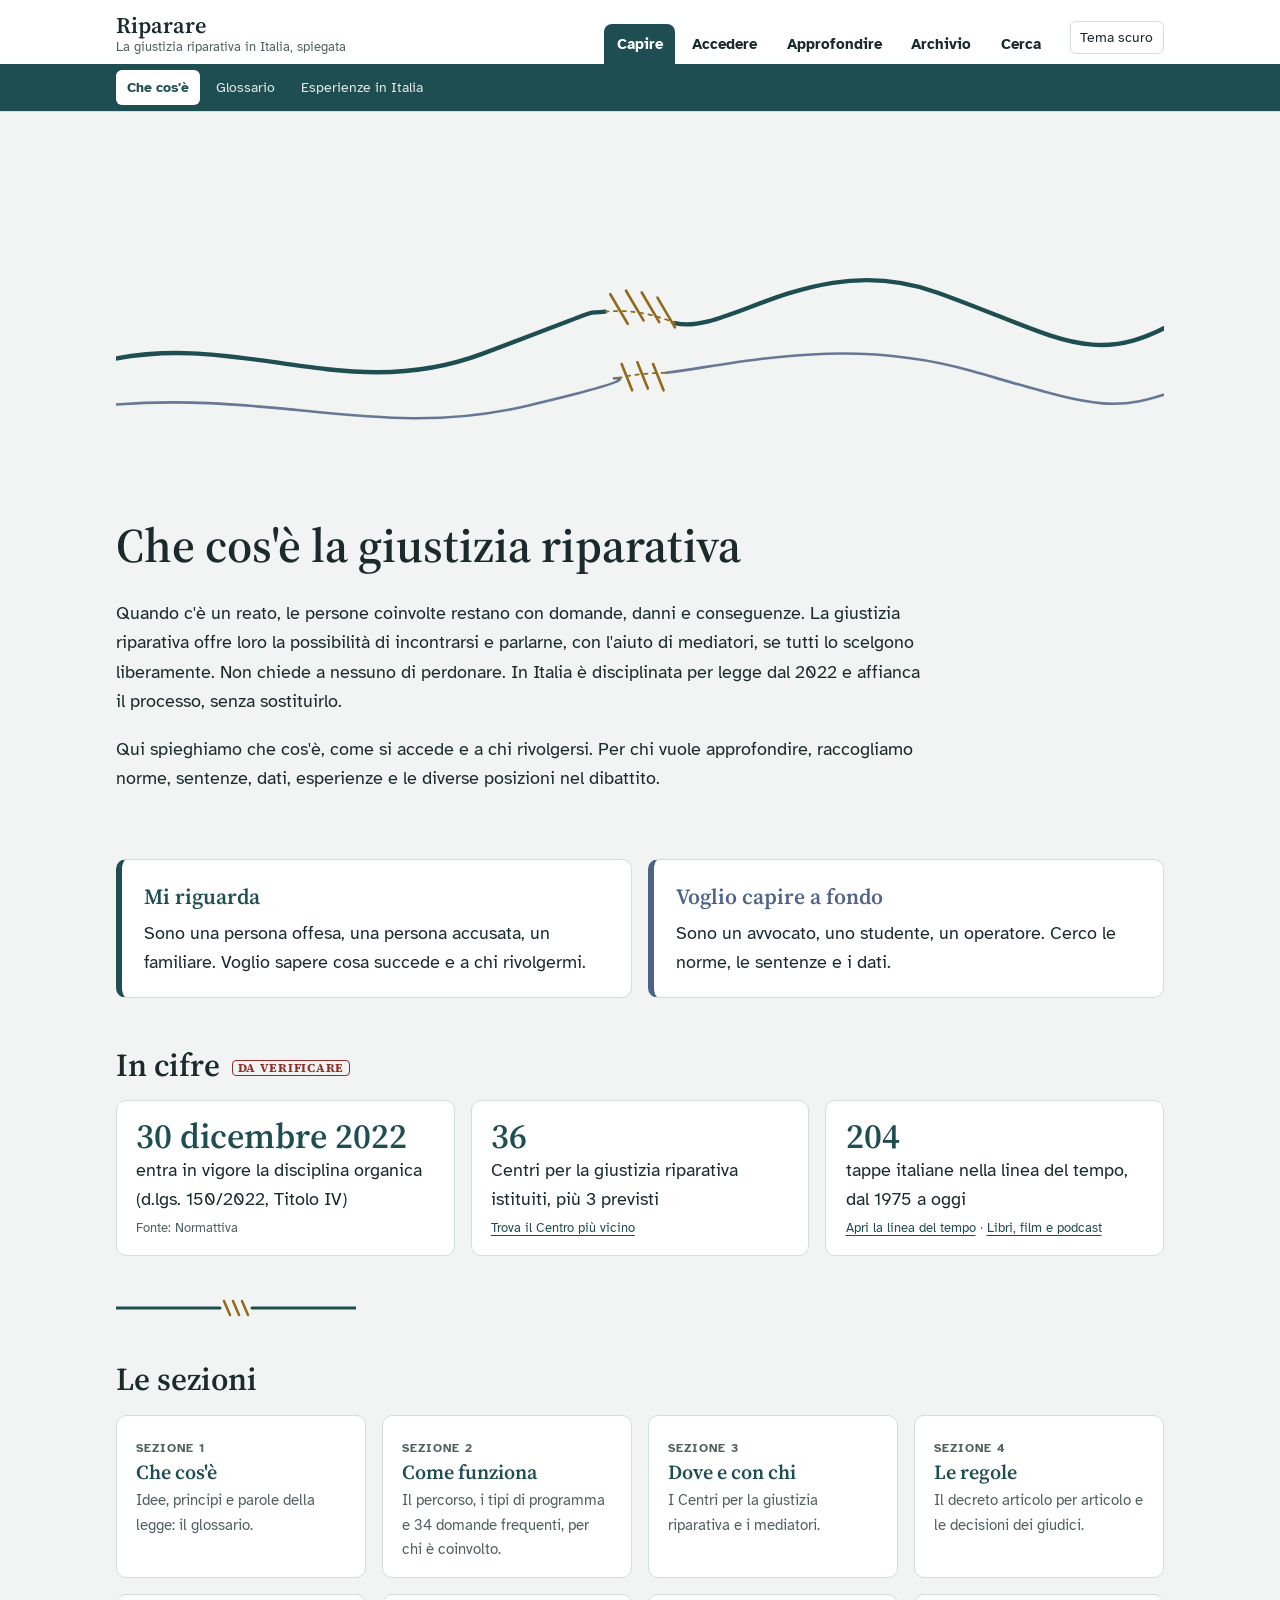
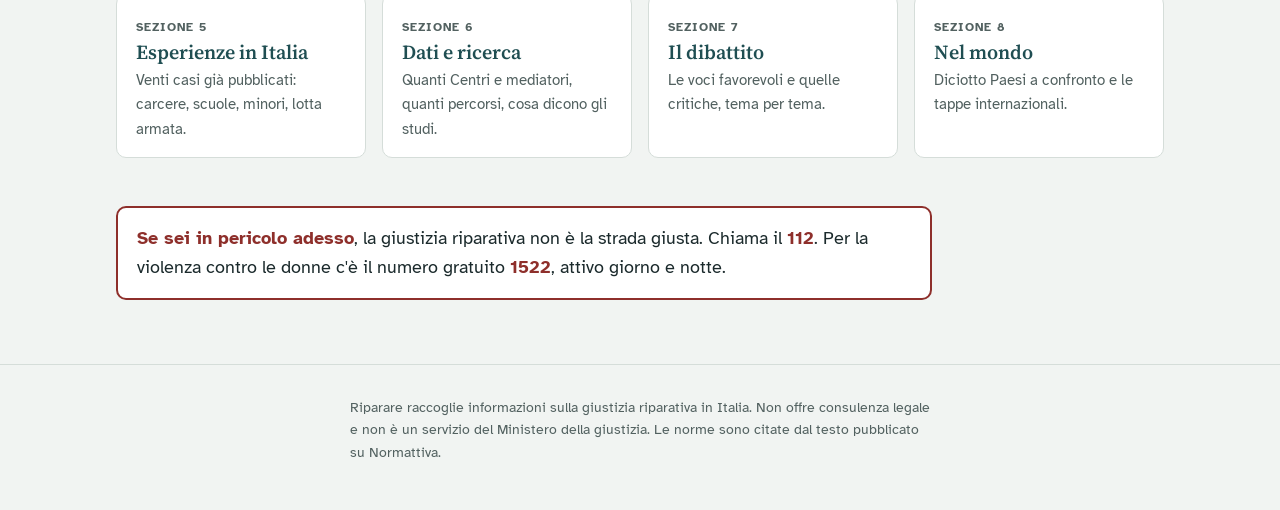
==== riparato/index.html @ 35e5bcff "Aggiunge il sito Riparare sulla giustizia riparativa in /riparato Co-Authored-By: Claude Opus 5.5 <n" ====
<!doctype html>
<html lang="it">
<head>
<meta charset="utf-8">
<meta name="viewport" content="width=device-width, initial-scale=1">
<meta name="description" content="Che cos'è la giustizia riparativa in Italia, come si accede, dove sono i Centri, le regole del d.lgs. 150/2022, i dati e il dibattito.">
<title>Riparare · La giustizia riparativa in Italia, spiegata</title>
<link rel="preconnect" href="https://fonts.googleapis.com">
<link rel="preconnect" href="https://fonts.gstatic.com" crossorigin>
<link href="https://fonts.googleapis.com/css2?family=Atkinson+Hyperlegible:ital,wght@0,400;0,700;1,400&family=Source+Serif+4:opsz,wght@8..60,600&display=swap" rel="stylesheet">
<style>
:root{
 --bg:#F1F4F2;--surface:#FFFFFF;--ink:#1B2A2C;--muted:#526160;--primary:#1F4E52;--slate:#4E6387;
 --seam:#93691B;--alert:#8E2F2B;--line:#D5DDD9;--breve:#E3EEEA;--pro:#E7EAF1;--on-primary:#FFFFFF;
 --serif:"Source Serif 4",Georgia,serif;--sans:"Atkinson Hyperlegible",system-ui,sans-serif;
 --gut:max(16px,env(safe-area-inset-left));--gutr:max(16px,env(safe-area-inset-right));
 color-scheme:light;
}
@media (prefers-color-scheme:dark){:root:not([data-theme="light"]){
 --bg:#121A1B;--surface:#1A2425;--ink:#E6ECE9;--muted:#A3B1AE;--primary:#7DBDB6;--slate:#9FB3D6;
 --seam:#D8A847;--alert:#F08F84;--line:#2E3B3B;--breve:#1C2E2D;--pro:#1E2533;--on-primary:#0E1A1B;color-scheme:dark}}
:root[data-theme="dark"]{
 --bg:#121A1B;--surface:#1A2425;--ink:#E6ECE9;--muted:#A3B1AE;--primary:#7DBDB6;--slate:#9FB3D6;
 --seam:#D8A847;--alert:#F08F84;--line:#2E3B3B;--breve:#1C2E2D;--pro:#1E2533;--on-primary:#0E1A1B;color-scheme:dark}
*{box-sizing:border-box}
html{-webkit-text-size-adjust:100%}
body{margin:0;background:var(--bg);color:var(--ink);font:400 18px/1.6 var(--sans)}
a{color:var(--primary);text-underline-offset:3px}
a:focus-visible,button:focus-visible,select:focus-visible,input:focus-visible{outline:3px solid var(--seam);outline-offset:2px}
.wrap{max-width:1080px;margin:0 auto;padding-left:var(--gut);padding-right:var(--gutr)}
.prose{max-width:68ch}
h1,h2,h3{font-family:var(--serif);font-weight:600;line-height:1.2;margin:0 0 .5em}
h1{font-size:clamp(2rem,5vw,3rem)}h2{font-size:clamp(1.5rem,3.4vw,2rem)}h3{font-size:1.25rem}
.etichetta{font-size:.78rem;letter-spacing:.08em;text-transform:uppercase;font-weight:700;color:var(--muted)}
.bozza{display:inline-block;font-size:.75rem;font-weight:700;letter-spacing:.06em;text-transform:uppercase;color:var(--alert);border:1px solid currentColor;border-radius:4px;padding:0 .4em;margin-left:.4em;vertical-align:middle}
/* testata */
header.top{background:var(--surface);border-bottom:1px solid var(--line);position:sticky;top:0;z-index:5}
header.top>.wrap{display:flex;align-items:flex-end;gap:1rem;min-height:64px;flex-wrap:wrap}
.marchio{display:flex;flex-direction:column;text-decoration:none;color:var(--ink);margin-right:auto;padding:.4rem 0}
.marchio b{font-family:var(--serif);font-weight:600;font-size:1.4rem;line-height:1}
.marchio span{font-size:.8rem;color:var(--muted)}
nav.menu{display:flex;gap:.25rem;flex-wrap:wrap}
nav.menu{align-self:flex-end}
.cerca-i{display:none;vertical-align:-3px}
nav.menu a,nav.menu button{text-decoration:none;color:var(--ink);padding:.5rem .8rem;border-radius:8px 8px 0 0;font:inherit;font-weight:700;font-size:.95rem;background:none;border:0;cursor:pointer}
nav.menu a:hover,nav.menu button:hover{background:var(--breve)}
nav.menu a[aria-current]{color:var(--primary);box-shadow:inset 0 -3px 0 var(--primary)}
nav.menu button[aria-expanded=true]{background:var(--primary);color:var(--on-primary)}
nav.menu button.attivo:not([aria-expanded=true]){box-shadow:inset 0 -3px 0 var(--primary)}
.sottomenu{background:var(--primary)}
.sottomenu .wrap{display:flex;gap:.25rem;overflow-x:auto;padding-top:.4rem;padding-bottom:.4rem;scrollbar-width:thin}
.sottomenu a{white-space:nowrap;text-decoration:none;color:var(--on-primary);opacity:.88;font-size:.9rem;padding:.35rem .7rem;border-radius:6px}
.sottomenu a:hover{opacity:1;background:rgba(127,127,127,.22)}
.sottomenu a[aria-current]{opacity:1;background:var(--surface);color:var(--primary);font-weight:700}
.sottomenu a:focus-visible{outline-color:var(--on-primary)}
.sottomenu:has(.wrap:empty){display:none}
.tema{margin-bottom:.6rem;background:none;border:1px solid var(--line);color:var(--ink);border-radius:6px;font:inherit;font-size:.85rem;padding:.3rem .6rem;cursor:pointer}
.avviso-proto{font-size:.85rem;margin-top:.8rem}
main{padding:2rem 0 4rem}
section+section{margin-top:3rem}
/* home */
.hero{display:grid;gap:1.5rem}
.hero svg{width:100%;height:auto;display:block}
.intro{font-size:1.15rem}
.porte{display:grid;grid-template-columns:repeat(auto-fit,minmax(260px,1fr));gap:1rem}
.porta{display:block;background:var(--surface);border:1px solid var(--line);border-left:6px solid var(--primary);border-radius:10px;padding:1.25rem 1.4rem;text-decoration:none;color:var(--ink)}
.porta.pro{border-left-color:var(--slate)}
.porta b{display:block;font-family:var(--serif);font-weight:600;font-size:1.35rem;color:var(--primary);margin-bottom:.3rem}
.porta.pro b{color:var(--slate)}
.porta:hover{box-shadow:0 2px 0 var(--seam)}
.numeri{display:grid;grid-template-columns:repeat(auto-fit,minmax(220px,1fr));gap:1rem}
.numero{background:var(--surface);border:1px solid var(--line);border-radius:10px;padding:1rem 1.2rem}
.numero b{display:block;font-family:var(--serif);font-weight:600;font-size:2.2rem;color:var(--primary);line-height:1.1;font-variant-numeric:tabular-nums}
.numero small{color:var(--muted);display:block;margin-top:.3rem;font-size:.82rem}
.sezioni{display:grid;grid-template-columns:repeat(auto-fit,minmax(240px,1fr));gap:1rem}
.sez{background:var(--surface);border:1px solid var(--line);border-radius:10px;padding:1rem 1.2rem;text-decoration:none;color:var(--ink);display:block}
.sez h3{color:var(--primary);margin-bottom:.25rem}
.sez p{margin:0;color:var(--muted);font-size:.95rem}
.sez .stato{display:block;margin-top:.6rem;font-size:.8rem;font-weight:700;color:var(--seam)}
.cucitura{display:block;width:240px;max-width:60%;height:24px;margin:2.5rem 0}
.pericolo{border:2px solid var(--alert);border-radius:10px;padding:1rem 1.2rem;background:var(--surface)}
.pericolo b{color:var(--alert)}
/* riquadri */
.breve{background:var(--breve);border-radius:10px;padding:1rem 1.25rem;margin:1.25rem 0}
.pro-box{background:var(--pro);border-radius:10px;padding:1rem 1.25rem;margin:1.25rem 0;font-size:.95rem}
.pro-box dl{display:grid;grid-template-columns:max-content 1fr;gap:.3rem 1rem;margin:.5rem 0 0}
.pro-box dt{font-weight:700}.pro-box dd{margin:0;overflow-wrap:anywhere}
.testo-legge{border-left:3px solid var(--line);padding-left:1rem;margin:1.5rem 0}
.testo-legge p{margin:.6rem 0}
.briciole{font-size:.9rem;margin-bottom:1rem;color:var(--muted)}
.chip{display:inline-block;background:var(--surface);border:1px solid var(--line);border-radius:999px;padding:.1rem .6rem;margin:.15rem .2rem .15rem 0;font-size:.82rem;color:var(--ink)}
/* elenco articoli */
.capo{margin-top:2rem}
.art-link{display:flex;gap:1rem;align-items:baseline;padding:.75rem 0;border-bottom:1px solid var(--line);text-decoration:none;color:var(--ink)}
.art-link .n{font-family:var(--serif);font-weight:600;color:var(--primary);min-width:4.5rem}
.art-link small{display:block;color:var(--muted);font-size:.9rem}
/* linea del tempo */
.anni{display:flex;align-items:flex-end;gap:2px;height:150px;overflow-x:auto;padding-bottom:1.6rem;position:relative}
.anno{flex:1 0 12px;min-width:12px;background:none;border:0;padding:0;cursor:pointer;display:flex;flex-direction:column;justify-content:flex-end;height:100%;position:relative}
.anno i{display:block;background:var(--primary);border-radius:2px 2px 0 0;min-height:3px;opacity:.75}
.anno.vuoto i{background:var(--line);opacity:1}
.anno:hover i{opacity:1}
.anno[aria-pressed="true"] i{background:var(--seam);opacity:1}
.anno .lab{position:absolute;bottom:-1.5rem;left:50%;transform:translateX(-50%);font-size:.7rem;color:var(--muted);white-space:nowrap}
.filtri{display:flex;flex-wrap:wrap;gap:.5rem;align-items:center;margin:1rem 0}
.filtri button{font:inherit;font-size:.85rem;border:1px solid var(--line);background:var(--surface);color:var(--ink);border-radius:999px;padding:.2rem .75rem;cursor:pointer}
.filtri button[aria-pressed="true"]{background:var(--primary);color:var(--surface);border-color:var(--primary)}
.mesi{display:grid;grid-template-columns:repeat(13,minmax(0,1fr));gap:4px;margin:1rem 0}
.mese{font:inherit;font-size:.78rem;border:1px solid var(--line);background:var(--surface);color:var(--ink);border-radius:6px;padding:.35rem 0;cursor:pointer;text-align:center}
.mese b{display:block;font-size:1rem;color:var(--primary)}
.mese[disabled]{opacity:.4;cursor:default}
.mese[aria-pressed="true"]{border-color:var(--seam);box-shadow:inset 0 -3px 0 var(--seam)}
@media (max-width:640px){.mesi{grid-template-columns:repeat(7,minmax(0,1fr))}}
.eventi{list-style:none;margin:0;padding:0}
.eventi li{border-bottom:1px solid var(--line)}
.eventi button{all:unset;box-sizing:border-box;display:grid;grid-template-columns:7.5rem 1fr;gap:.75rem;width:100%;padding:.7rem 0;cursor:pointer}
.eventi button:focus-visible{outline:3px solid var(--seam)}
.eventi .data{font-variant-numeric:tabular-nums;color:var(--muted);font-size:.9rem}
.tipo{font-size:.7rem;letter-spacing:.08em;text-transform:uppercase;font-weight:700;color:var(--slate);display:block}
.dettaglio{padding:.25rem 0 1rem 8.25rem;font-size:.9rem;color:var(--muted)}
@media (max-width:640px){.eventi button{grid-template-columns:1fr;gap:.1rem}.dettaglio{padding-left:0}}
/* centri */
.centri{display:grid;grid-template-columns:repeat(auto-fill,minmax(260px,1fr));gap:1rem;margin-top:1rem}
.centro{background:var(--surface);border:1px solid var(--line);border-radius:10px;padding:1rem 1.2rem}
.centro h3{font-size:1.1rem;margin-bottom:.2rem}
.centro p{margin:.2rem 0;font-size:.92rem;overflow-wrap:anywhere}
.centro .attesa{color:var(--muted);font-style:italic}
select{font:inherit;padding:.35rem .5rem;border:1px solid var(--line);border-radius:6px;background:var(--surface);color:var(--ink)}
@media (max-width:640px){header.top{position:static}header.top>.wrap{gap:.4rem}nav.menu{flex-wrap:nowrap;gap:0}nav.menu a,nav.menu button{padding:.45rem .5rem;font-size:.88rem}.cerca-t{display:none}.cerca-i{display:inline-block}header.top .tema{display:none}footer .tema{display:inline-block!important}.marchio{margin-right:0;width:100%}}
.voce{padding:1rem 0;border-bottom:1px solid var(--line)}
.voce h3{margin:0 0 .3rem}
.voce .en{font-weight:400;font-style:italic;color:var(--muted);font-size:.85em}
.voce .faq{border-bottom:0}
.indice{line-height:2}
#gq,#cq{width:100%;max-width:28rem;font:inherit;padding:.5rem .7rem;border:1px solid var(--line);border-radius:6px;background:var(--surface,var(--bg));color:inherit;margin-top:.3rem}
.prog{background:var(--surface);border:1px solid var(--line);border-radius:10px;padding:1rem 1.2rem;margin:1rem 0}
.prog h3{margin:0 0 .2rem}
.prog dl,.paese dl{display:grid;grid-template-columns:9rem 1fr;gap:.3rem .8rem;margin:.6rem 0 0;font-size:.92rem}
.prog dt,.paese dt{font-weight:700;color:var(--muted)}
.prog dd,.paese dd{margin:0;overflow-wrap:anywhere}
@media (max-width:640px){.prog dl,.paese dl{grid-template-columns:1fr}.prog dd,.paese dd{margin-bottom:.4rem}}
.sent{border-bottom:1px solid var(--line);padding:.9rem 0}
.sent .meta{font-size:.85rem;color:var(--muted)}
.sent p{margin:.3rem 0}
.filtri{display:flex;flex-wrap:wrap;gap:.4rem;margin:.8rem 0}
.filtri button{font:inherit;font-size:.88rem;border:1px solid var(--line);background:var(--surface);color:var(--ink);border-radius:999px;padding:.2rem .8rem;cursor:pointer}
.filtri button[aria-pressed="true"]{background:var(--primary);color:var(--bg);border-color:var(--primary)}
.risultato{display:block;padding:.7rem 0;border-bottom:1px solid var(--line);text-decoration:none;color:inherit}
.risultato b{color:var(--primary)}
.risultato small{display:block;color:var(--muted)}
.cifra{display:grid;grid-template-columns:minmax(7rem,auto) 1fr;gap:.2rem 1rem;padding:.7rem 0;border-bottom:1px solid var(--line)}
.cifra .v{font-family:'Source Serif 4',serif;font-weight:700;font-size:1.15rem;color:var(--primary);overflow-wrap:anywhere}
.cifra small{display:block;color:var(--muted);font-size:.82rem}
.studio{border-bottom:1px solid var(--line);padding:.8rem 0}
.studio p{margin:.25rem 0}
.studio small{color:var(--muted)}
@media (max-width:640px){.cifra{grid-template-columns:1fr}}
.voce-dib{border-left:3px solid var(--line);padding:.4rem 0 .4rem .9rem;margin:.8rem 0}
.voce-dib.o-favorevole{border-color:var(--primary)}
.voce-dib.o-critica{border-color:var(--alert)}
.voce-dib.o-riserve{border-color:var(--slate)}
.voce-dib p{margin:.2rem 0}
.voce-dib small{color:var(--muted)}
.tema-link{display:flex;justify-content:space-between;gap:1rem;padding:.8rem 0;border-bottom:1px solid var(--line);text-decoration:none;color:inherit}
.tema-link b{color:var(--primary)}
.tema-link small{color:var(--muted);white-space:nowrap}
.faq{border-bottom:1px solid var(--line)}
.faq summary{cursor:pointer;padding:.8rem 0;font-weight:700;list-style-position:outside}
.faq summary:hover{color:var(--primary)}
.faq p{margin:0 0 .6rem}
.faq .rif{font-size:.85rem;color:var(--muted);padding-bottom:.6rem}
.rr{display:grid;grid-template-columns:1fr auto;gap:.1rem 1rem;padding:.5rem 0;border-top:1px solid var(--line)}
.rr-n{font-weight:700}.rr-v{text-align:right;font-variant-numeric:tabular-nums;font-weight:700}.rr-v span{display:block;font-weight:400;color:var(--muted);font-size:.85rem;max-width:16ch}
.rr small{grid-column:1/-1;color:var(--muted);font-size:.82rem}
footer{border-top:1px solid var(--line);padding:2rem 0;color:var(--muted);font-size:.88rem}
</style>

</head>
<body>
<header class="top"><div class="wrap">
 <a class="marchio" href="#home"><b>Riparare</b><span>La giustizia riparativa in Italia, spiegata</span></a>
 <nav class="menu" aria-label="Menu principale">
  <button type="button" data-g="capire" aria-expanded="false">Capire</button>
  <button type="button" data-g="accedere" aria-expanded="false">Accedere</button>
  <button type="button" data-g="approfondire" aria-expanded="false">Approfondire</button>
  <button type="button" data-g="archivio" aria-expanded="false">Archivio</button>
  <a href="#cerca" data-r="cerca" aria-label="Cerca"><span class="cerca-t">Cerca</span><svg class="cerca-i" viewBox="0 0 24 24" width="18" height="18" aria-hidden="true"><circle cx="10.5" cy="10.5" r="6.5" fill="none" stroke="currentColor" stroke-width="2.4"/><path d="M15.5 15.5 L21 21" stroke="currentColor" stroke-width="2.4" stroke-linecap="round"/></svg></a>
 </nav>
 <button class="tema" id="tema" type="button">Tema scuro</button>
</div><nav class="sottomenu" id="sottomenu" aria-label="Sottomenu"><div class="wrap" id="sotto"></div></nav></header>
<main id="vista" class="wrap" tabindex="-1"></main>
<footer><div class="wrap prose">Riparare raccoglie informazioni sulla giustizia riparativa in Italia. Non offre consulenza legale e non è un servizio del Ministero della giustizia. Le norme sono citate dal testo pubblicato su Normattiva.<p><button class="tema" id="tema2" type="button" style="display:none">Tema scuro</button></p></div></footer>

<script id="dati" type="application/json">{"eventi": [{"d": "1975-07-26", "p": "giorno", "s": "norma-1975-legge-354-art-47", "t": "norma", "ti": "L. 26 luglio 1975, n. 354 (ordinamento penitenziario), art. 47, c. 7", "f": "[4]"}, {"d": "1988-09-22", "p": "giorno", "s": "norma-1988-dpr-448-art-28", "t": "norma", "ti": "D.P.R. 22 settembre 1988, n. 448, art. 28 (sospensione del processo e messa alla prova)", "f": "[5]"}, {"d": "1994", "p": "anno", "s": "documento-1994-magistrati-minorili-torino-mediazione", "t": "documento", "ti": "Documento dei magistrati minorili di Torino sulla mediazione autore-vittima", "f": "[77]"}, {"d": "1995-01", "p": "mese", "s": "esperienza-1995-torino-mediazione-minorile", "t": "esperienza", "ti": "Servizio di mediazione penale minorile di Torino", "f": "[78] [77]"}, {"d": "1995-04-14", "p": "giorno", "s": "sentenza-1995-corte-cost-125", "t": "sentenza", "ti": "Corte costituzionale, sent. 125/1995", "f": "Ricerca 00"}, {"d": "1996", "p": "anno", "s": "esperienza-1996-roma-mediazione-minorile", "t": "esperienza", "ti": "Servizio di mediazione penale minorile di Roma", "f": "Ricerca 00"}, {"d": "1996-02", "p": "mese", "s": "esperienza-1996-trento-mediazione-minorile", "t": "esperienza", "ti": "Servizio di mediazione penale minorile di Trento", "f": "Ricerca 00"}, {"d": "1996-04-09", "p": "giorno", "s": "documento-1996-04-09-ucgm-lettera-circolare-mediazione", "t": "documento", "ti": "Lettera circolare del Servizio II – Studi, legislazione e documentazione (giustizia minorile), prot. n. 40494, sulla mediazione", "f": "[79]"}, {"d": "1996-07", "p": "mese", "s": "esperienza-1996-catanzaro-mediazione-minorile", "t": "esperienza", "ti": "Servizio di mediazione penale minorile di Catanzaro", "f": "Ricerca 00"}, {"d": "1996-11", "p": "mese", "s": "esperienza-1996-bari-mediazione-minorile", "t": "esperienza", "ti": "Servizio di mediazione penale minorile di Bari", "f": "Ricerca 00"}, {"d": "1998", "p": "anno", "s": "evento-1998-roma-seminario-mediazione-penale-minorile", "t": "evento", "ti": "Seminario \"La mediazione penale in ambito minorile: applicazione e prospettive\" (Roma)", "f": "[81]"}, {"d": "1998-05", "p": "mese", "s": "esperienza-1998-milano-mediazione-minorile", "t": "esperienza", "ti": "Servizio di mediazione penale minorile di Milano", "f": "Ricerca 00"}, {"d": "1999-06", "p": "mese", "s": "esperienza-1999-sassari-mediazione-minorile", "t": "esperienza", "ti": "Servizio di mediazione penale minorile di Sassari", "f": "Ricerca 00"}, {"d": "1999-11-30", "p": "giorno", "s": "documento-1999-11-30-commissione-nazionale-linee-indirizzo-mediazione-minorile", "t": "documento", "ti": "\"L'attività di mediazione nell'ambito della giustizia penale minorile. Linee di indirizzo\" (Commissione nazionale consultiva e di coordinamento)", "f": "[78]"}, {"d": "2000-04", "p": "mese", "s": "esperienza-2000-cagliari-mediazione-minorile", "t": "esperienza", "ti": "Servizio di mediazione penale minorile di Cagliari", "f": "Ricerca 00"}, {"d": "2000-05", "p": "mese", "s": "esperienza-2000-foggia-mediazione-minorile", "t": "esperienza", "ti": "Servizio di mediazione penale minorile di Foggia", "f": "Ricerca 00"}, {"d": "2000-06-30", "p": "giorno", "s": "norma-2000-dpr-230-art-27", "t": "norma", "ti": "D.P.R. 30 giugno 2000, n. 230, art. 27", "f": "[6]"}, {"d": "2000-08-28", "p": "giorno", "s": "norma-2000-dlgs-274", "t": "norma", "ti": "D.lgs. 28 agosto 2000, n. 274 (competenza penale del giudice di pace), artt. 29 c. 4, 34, 35", "f": "[7] [80]"}, {"d": "2001-12-21", "p": "giorno", "s": "documento-2001-12-21-circolare-registri-giudice-di-pace", "t": "documento", "ti": "Circolare \"Registri per il procedimento penale davanti al giudice di pace\"", "f": "[80]"}, {"d": "2002-01-02", "p": "giorno", "s": "evento-2002-01-02-entrata-in-vigore-competenza-penale-giudice-di-pace", "t": "evento", "ti": "Entrata in vigore della competenza penale del giudice di pace (d.lgs. 274/2000)", "f": "[80] [7]"}, {"d": "2002-02-26", "p": "giorno", "s": "evento-2002-02-26-istituzione-commissione-dap-mediazione-giustizia-riparativa", "t": "evento", "ti": "Il Capo del DAP istituisce la Commissione di studio \"Mediazione penale e giustizia riparativa\"", "f": "[82] [83]"}, {"d": "2005-06-14", "p": "giorno", "s": "documento-2005-06-14-dap-circolare-linee-indirizzo-gr-adulti", "t": "documento", "ti": "Circolare DAP prot. n. 3601/6051 con le \"Linee di indirizzo sull'applicazione nell'ambito dell'esecuzione penale di condannati adulti\" (Commissione \"Mediazione penale e Giustizia riparativa\")", "f": "[82] [83]"}, {"d": "2007", "p": "anno", "s": "esperienza-2007-incontro-vittime-lotta-armata", "t": "esperienza", "ti": "Percorso di incontro tra vittime e responsabili della lotta armata", "f": "Ricerca 00"}, {"d": "2008", "p": "anno", "s": "esperienza-2008-brescia-ufficio-mediazione-penale-minorile", "t": "esperienza", "ti": "Ufficio per la mediazione penale minorile di Brescia", "f": "[84]"}, {"d": "2008-04-30", "p": "giorno", "s": "documento-2008-04-30-dgm-linee-indirizzo-mediazione-minorile", "t": "documento", "ti": "Dipartimento giustizia minorile, prot. n. 14095, \"Aggiornamento Linee di indirizzo e di coordinamento in materia di mediazione penale minorile\"", "f": "[79]"}, {"d": "2010", "p": "anno", "s": "esperienza-2010-opera-sicomoro", "t": "esperienza", "ti": "Prima edizione del Progetto Sicomoro nel carcere di Opera (Milano)", "f": "Ricerca 00"}, {"d": "2014-04-28", "p": "giorno", "s": "norma-2014-legge-67", "t": "norma", "ti": "L. 28 aprile 2014, n. 67 (sospensione del procedimento con messa alla prova)", "f": "[8]"}, {"d": "2015", "p": "anno", "s": "evento-2015-stati-generali-esecuzione-penale-tavolo-13", "t": "evento", "ti": "Stati generali dell'esecuzione penale, Tavolo 13 \"Giustizia riparativa, mediazione e tutela delle vittime del reato\"", "f": "Ricerca 00"}, {"d": "2015-05-08", "p": "giorno", "s": "evento-2015-05-08-dm-comitato-esperti-stati-generali-esecuzione-penale", "t": "evento", "ti": "D.m. che costituisce il Comitato di esperti degli Stati generali dell'esecuzione penale", "f": "[85] [86]"}, {"d": "2015-05-19", "p": "giorno", "s": "evento-2015-05-19-apertura-stati-generali-esecuzione-penale-bollate", "t": "evento", "ti": "Giornata di presentazione degli Stati generali dell'esecuzione penale (Milano-Bollate)", "f": "[87]"}, {"d": "2016-04", "p": "mese", "s": "documento-2016-stati-generali-esecuzione-penale-documento-finale", "t": "documento", "ti": "Stati generali dell'esecuzione penale, Documento finale del Comitato di esperti", "f": "[91]"}, {"d": "2016-04-18", "p": "giorno", "s": "evento-2016-04-18-evento-conclusivo-stati-generali-esecuzione-penale", "t": "evento", "ti": "Evento conclusivo degli Stati generali dell'esecuzione penale (Roma, Rebibbia)", "f": "[89] [90]"}, {"d": "2017-06-23", "p": "giorno", "s": "norma-2017-legge-103", "t": "norma", "ti": "L. 23 giugno 2017, n. 103 (introduce l'art. 162-ter c.p.)", "f": "[92]"}, {"d": "2017-07", "p": "mese", "s": "evento-2017-07-commissioni-riforma-ordinamento-penitenziario", "t": "evento", "ti": "Istituzione delle commissioni ministeriali per i decreti di riforma dell'ordinamento penitenziario", "f": "[89] [93]"}, {"d": "2017-08-03", "p": "giorno", "s": "evento-2017-08-03-entrata-in-vigore-legge-103-2017", "t": "evento", "ti": "Entrata in vigore della l. 103/2017 (art. 162-ter c.p. e deleghe)", "f": "[92]"}, {"d": "2018-02-22", "p": "giorno", "s": "evento-2018-02-22-cdm-esame-preliminare-schema-gr-mediazione-reo-vittima", "t": "evento", "ti": "Il Consiglio dei ministri approva in esame preliminare lo schema di decreto \"in materia di giustizia riparativa e mediazione reo-vittima\"", "f": "[94]"}, {"d": "2018-05-21", "p": "giorno", "s": "documento-2018-05-21-schema-dlgs-ag-29-giustizia-riparativa", "t": "documento", "ti": "A.G. 29 (XVIII legislatura), \"Schema di decreto legislativo recante disposizioni in materia di giustizia riparativa e mediazione reo-vittima\"", "f": "[95] [94]"}, {"d": "2018-07-30", "p": "giorno", "s": "documento-2018-07-30-agia-nota-schema-ag-29", "t": "documento", "ti": "Autorità garante per l'infanzia e l'adolescenza, nota sullo schema di decreto legislativo in materia di giustizia riparativa e mediazione reo-vittima (AG 29)", "f": "Ricerca 01"}, {"d": "2018-08-07", "p": "giorno", "s": "evento-2018-08-07-parere-v-commissione-ag-29", "t": "evento", "ti": "V Commissione Bilancio della Camera: parere favorevole con condizione sull'A.G. 29", "f": "[95]"}, {"d": "2018-09-10", "p": "giorno", "s": "evento-2018-09-10-parere-contrario-ii-commissione-ag-29", "t": "evento", "ti": "II Commissione Giustizia della Camera: \"Parere contrario\" sull'A.G. 29", "f": "[95]"}, {"d": "2018-10-02", "p": "giorno", "s": "norma-2018-dlgs-121", "t": "norma", "ti": "D.lgs. 2 ottobre 2018, n. 121, esecuzione delle pene nei confronti dei condannati minorenni", "f": "[96]"}, {"d": "2018-10-02", "p": "giorno", "s": "norma-2018-dlgs-123-op-art-13", "t": "norma", "ti": "D.lgs. 2 ottobre 2018, n. 123, aggiunta all'art. 13, c. 3, o.p.", "f": "[96] [9]"}, {"d": "2020", "p": "anno", "s": "documento-2020-grevio-rapporto-italia", "t": "documento", "ti": "GREVIO, rapporto di valutazione di base sull'Italia", "f": "Ricerca 00"}, {"d": "2020-03-13", "p": "giorno", "s": "evento-2020-03-13-presentazione-ddl-ac-2435", "t": "evento", "ti": "Presentazione alla Camera del ddl A.C. 2435 (delega per l'efficienza del processo penale)", "f": "[10]"}, {"d": "2020-06-17", "p": "giorno", "s": "documento-2020-06-17-dossier-camera-senato-ac-2435", "t": "documento", "ti": "Servizi Studi di Camera e Senato, dossier \"Riforma del processo penale\" (A.C. 2435)", "f": "Ricerca 01"}, {"d": "2021-01-12", "p": "giorno", "s": "documento-2021-01-12-camera-dossier-posizioni-auditi-processo-penale", "t": "documento", "ti": "Camera dei deputati, dossier «Riforma del processo penale – indagine conoscitiva: posizioni espresse dagli auditi»", "f": "Ricerca 01"}, {"d": "2021-03-16", "p": "giorno", "s": "evento-2021-03-16-istituzione-commissione-lattanzi", "t": "evento", "ti": "Istituzione della Commissione Lattanzi con d.m. del Ministro della giustizia", "f": "[11]"}, {"d": "2021-05-07", "p": "giorno", "s": "evento-2021-05-07-riunione-conclusiva-commissione-lattanzi", "t": "evento", "ti": "Riunione conclusiva della Commissione Lattanzi", "f": "[11]"}, {"d": "2021-05-24", "p": "giorno", "s": "documento-2021-05-24-relazione-commissione-lattanzi", "t": "documento", "ti": "Relazione finale della Commissione Lattanzi", "f": "Ricerca 00"}, {"d": "2021-07", "p": "mese", "s": "documento-2021-07-dire-lettera-cartabia", "t": "documento", "ti": "D.i.Re, lettera alla Ministra Cartabia", "f": "Ricerca 00"}, {"d": "2021-07", "p": "mese", "s": "documento-2021-07-dire-segnalazioni-ddl-ac-2435", "t": "documento", "ti": "D.i.Re, «Segnalazioni D.i.Re artt. 1, 4, 8, 9 ddl AC 2435»", "f": "Ricerca 01"}, {"d": "2021-07-08", "p": "giorno", "s": "evento-2021-07-08-cdm-emendamenti-governo-ddl-2435", "t": "evento", "ti": "Il Consiglio dei ministri approva gli emendamenti del Governo al ddl A.C. 2435, con la delega sulla giustizia riparativa", "f": "[17] [18]"}, {"d": "2021-08-03", "p": "giorno", "s": "evento-2021-08-03-approvazione-camera-ddl-2435", "t": "evento", "ti": "La Camera approva il ddl A.C. 2435", "f": "[10]"}, {"d": "2021-09-23", "p": "giorno", "s": "evento-2021-09-23-approvazione-senato-ddl-2353", "t": "evento", "ti": "Il Senato approva in via definitiva il ddl A.S. 2353 (delega per l'efficienza del processo penale e in materia di giustizia riparativa)", "f": "[10]"}, {"d": "2021-09-27", "p": "giorno", "s": "norma-2021-legge-134", "t": "norma", "ti": "L. 27 settembre 2021, n. 134 (legge delega), art. 1, cc. 18-19", "f": "[13] [1]"}, {"d": "2021-10-19", "p": "giorno", "s": "evento-2021-10-19-entrata-in-vigore-legge-134", "t": "evento", "ti": "Entrata in vigore della l. 134/2021 (legge delega)", "f": "[13] [1]"}, {"d": "2021-10-28", "p": "giorno", "s": "evento-2021-10-28-dm-gruppi-lavoro-attuazione-legge-134", "t": "evento", "ti": "D.m. che costituisce i gruppi di lavoro per l'attuazione della delega penale", "f": "[21]"}, {"d": "2022-01-19", "p": "giorno", "s": "documento-2022-01-19-relazione-cartabia-parlamento", "t": "documento", "ti": "M. Cartabia, Relazione annuale al Parlamento sull'amministrazione della giustizia", "f": "Ricerca 00"}, {"d": "2022-04-14", "p": "giorno", "s": "evento-2022-04-14-dm-gruppi-lavoro-attuazione-legge-134", "t": "evento", "ti": "Secondo d.m. sui gruppi di lavoro per l'attuazione della delega penale", "f": "[21]"}, {"d": "2022-08-04", "p": "giorno", "s": "evento-2022-08-04-cdm-esame-preliminare-schema-dlgs-150", "t": "evento", "ti": "Il Consiglio dei ministri approva in esame preliminare lo schema di decreto legislativo di attuazione della l. 134/2021", "f": "[14] [22] [16]"}, {"d": "2022-08-09", "p": "giorno", "s": "documento-2022-08-09-schema-dlgs-ag-414", "t": "documento", "ti": "Schema di decreto legislativo di attuazione della l. 134/2021 (Atto del Governo n. 414)", "f": "Ricerca 01"}, {"d": "2022-08-09", "p": "giorno", "s": "documento-2022-08-relazione-illustrativa-schema-ag-414", "t": "documento", "ti": "Relazione illustrativa, relazione tecnica, ATN e AIR allo schema A.G. 414", "f": "Ricerca 01"}, {"d": "2022-08-09", "p": "giorno", "s": "evento-2022-08-09-trasmissione-ag-414-camere", "t": "evento", "ti": "Trasmissione dello schema di decreto (A.G. 414) alla Camera e assegnazione alle Commissioni II e V", "f": "[20] [16]"}, {"d": "2022-09-07", "p": "giorno", "s": "documento-2022-09-dossier-camera-ag-414", "t": "documento", "ti": "Camera dei deputati, Servizio Studi, dossier \"Riforma del processo penale e disciplina della giustizia riparativa – Schede di lettura\" (gi0217) sull'A.G. 414", "f": "[20] [23]"}, {"d": "2022-09-08", "p": "giorno", "s": "documento-2022-09-08-ucpi-nota-decreti-delegati", "t": "documento", "ti": "UCPI, Giunta, nota sugli schemi di decreti delegati della riforma Cartabia", "f": "Ricerca 00"}, {"d": "2022-09-08", "p": "giorno", "s": "documento-2022-cu-parere-schema-ag-414", "t": "documento", "ti": "Conferenza Unificata, parere sullo schema di decreto A.G. 414 (Rep. atti n. 143/CU)", "f": "[24]"}, {"d": "2022-09-08", "p": "giorno", "s": "evento-2022-09-08-commissione-giustizia-camera-esame-ag-414", "t": "evento", "ti": "La II Commissione Giustizia della Camera avvia l'esame dell'A.G. 414", "f": "[20]"}, {"d": "2022-09-15", "p": "giorno", "s": "documento-2022-09-15-dossier-bilancio-camera-ag-414", "t": "documento", "ti": "Camera, Servizio Bilancio dello Stato, dossier sullo schema A.G. 414", "f": "Ricerca 01"}, {"d": "2022-09-15", "p": "giorno", "s": "documento-2022-09-15-parere-commissione-bilancio-camera-ag-414", "t": "documento", "ti": "Camera, V Commissione Bilancio, parere favorevole sull'A.G. 414", "f": "[20]"}, {"d": "2022-09-15", "p": "giorno", "s": "documento-2022-09-15-parere-commissione-giustizia-camera-ag-414", "t": "documento", "ti": "Camera, II Commissione Giustizia, parere favorevole sullo schema A.G. 414", "f": "Ricerca 01"}, {"d": "2022-09-22", "p": "giorno", "s": "documento-2022-09-22-csm-parere-schema-dlgs", "t": "documento", "ti": "CSM, parere sullo schema di decreto legislativo (A.G. 414)", "f": "Ricerca 00"}, {"d": "2022-09-28", "p": "giorno", "s": "evento-2022-09-28-cdm-approvazione-definitiva-dlgs-150", "t": "evento", "ti": "Il Consiglio dei ministri approva in via definitiva il decreto legislativo di attuazione della l. 134/2021", "f": "[14] [25] [26]"}, {"d": "2022-10-10", "p": "giorno", "s": "norma-2022-dlgs-150", "t": "norma", "ti": "D.lgs. 10 ottobre 2022, n. 150 (attuazione della l. 134/2021)", "f": "[14] [2]"}, {"d": "2022-10-10", "p": "giorno", "s": "norma-2022-dlgs-150-art-42", "t": "norma", "ti": "D.lgs. 150/2022, art. 42 \"Definizioni\"", "f": "Ricerca 00"}, {"d": "2022-10-10", "p": "giorno", "s": "norma-2022-dlgs-150-art-43", "t": "norma", "ti": "D.lgs. 150/2022, art. 43 \"Principi generali e obiettivi\"", "f": "Ricerca 00"}, {"d": "2022-10-10", "p": "giorno", "s": "norma-2022-dlgs-150-art-44", "t": "norma", "ti": "D.lgs. 150/2022, art. 44 \"Principi sull'accesso\"", "f": "Ricerca 00"}, {"d": "2022-10-10", "p": "giorno", "s": "norma-2022-dlgs-150-art-46", "t": "norma", "ti": "D.lgs. 150/2022, art. 46 \"Diritti e garanzie per le persone minori di età\"", "f": "Ricerca 00"}, {"d": "2022-10-10", "p": "giorno", "s": "norma-2022-dlgs-150-art-48", "t": "norma", "ti": "D.lgs. 150/2022, art. 48 \"Consenso alla partecipazione ai programmi di giustizia riparativa\"", "f": "Ricerca 00"}, {"d": "2022-10-10", "p": "giorno", "s": "norma-2022-dlgs-150-art-53", "t": "norma", "ti": "D.lgs. 150/2022, art. 53 \"Programmi di giustizia riparativa\"", "f": "Ricerca 00"}, {"d": "2022-10-10", "p": "giorno", "s": "norma-2022-dlgs-150-art-54", "t": "norma", "ti": "D.lgs. 150/2022, art. 54 \"Attività preliminari\"", "f": "Ricerca 00"}, {"d": "2022-10-10", "p": "giorno", "s": "norma-2022-dlgs-150-art-56", "t": "norma", "ti": "D.lgs. 150/2022, art. 56 \"Disciplina degli esiti riparativi\"", "f": "Ricerca 00"}, {"d": "2022-10-10", "p": "giorno", "s": "norma-2022-dlgs-150-art-57", "t": "norma", "ti": "D.lgs. 150/2022, art. 57 \"Relazione e comunicazioni all'autorità giudiziaria\"", "f": "Ricerca 00"}, {"d": "2022-10-10", "p": "giorno", "s": "norma-2022-dlgs-150-art-58", "t": "norma", "ti": "D.lgs. 150/2022, art. 58 \"Valutazione dell'esito del programma di giustizia riparativa\"", "f": "Ricerca 00"}, {"d": "2022-10-10", "p": "giorno", "s": "norma-2022-dlgs-150-art-92", "t": "norma", "ti": "D.lgs. 150/2022, art. 92 \"Disposizioni transitorie in materia di giustizia riparativa. Servizi esistenti\"", "f": "[2] [3]"}, {"d": "2022-10-10", "p": "giorno", "s": "norma-2022-dlgs-150-art-93", "t": "norma", "ti": "D.lgs. 150/2022, art. 93 (disposizioni transitorie sui mediatori)", "f": "[2]"}, {"d": "2022-10-10", "p": "giorno", "s": "norma-2022-dlgs-150-titolo-iv", "t": "norma", "ti": "D.lgs. 150/2022, Titolo IV \"Disciplina organica della giustizia riparativa\" (artt. 42-67)", "f": "Ricerca 00"}, {"d": "2022-10-19", "p": "giorno", "s": "documento-2022-10-19-relazione-illustrativa-dlgs-150", "t": "documento", "ti": "Relazione illustrativa al d.lgs. 150/2022 (GU SG n. 245 del 2022-10-19, Suppl. straordinario n. 5)", "f": "[21] [15]"}, {"d": "2022-10-31", "p": "giorno", "s": "evento-2022-10-31-entrata-in-vigore-dl-162", "t": "evento", "ti": "Entrata in vigore del d.l. 162/2022", "f": "[27] [28]"}, {"d": "2022-10-31", "p": "giorno", "s": "evento-2022-10-31-presentazione-senato-ddl-274-conversione-dl-162", "t": "evento", "ti": "Presentazione al Senato del ddl di conversione del d.l. 162/2022 (A.S. 274)", "f": "[29]"}, {"d": "2022-10-31", "p": "giorno", "s": "norma-2022-dl-162", "t": "norma", "ti": "D.l. 31 ottobre 2022, n. 162 (conv. l. 30 dicembre 2022, n. 199)", "f": "[27] [28] [2]"}, {"d": "2022-10-31", "p": "giorno", "s": "norma-op-art-4-bis", "t": "norma", "ti": "Art. 4-bis, cc. 1-bis e 1-bis.1, o.p. come modificati dal d.l. 162/2022", "f": "Ricerca 00"}, {"d": "2022-11-01", "p": "giorno", "s": "evento-2022-11-01-entrata-in-vigore-originaria-dlgs-150", "t": "evento", "ti": "Data di entrata in vigore originaria del d.lgs. 150/2022 (poi differita al 2022-12-30)", "f": "[14]"}, {"d": "2022-11-07", "p": "giorno", "s": "documento-2022-cassazione-relazione-massimario-68", "t": "documento", "ti": "Corte di cassazione, Ufficio del Massimario, Relazione n. 68/2022 \"Disciplina transitoria e prime questioni di diritto intertemporale del decreto legislativo 10 ottobre 2022, n. 150\"", "f": "[30] [31]"}, {"d": "2022-12-13", "p": "giorno", "s": "evento-2022-12-13-approvazione-senato-ddl-274", "t": "evento", "ti": "Il Senato approva il ddl di conversione del d.l. 162/2022 (A.S. 274)", "f": "[29]"}, {"d": "2022-12-14", "p": "giorno", "s": "documento-2022-12-14-dossier-camera-dl-162-ac-705", "t": "documento", "ti": "Servizi Studi di Camera e Senato, dossier sul d.l. 162/2022 (A.C. 705), con la scheda dell'art. 5-novies", "f": "[44]"}, {"d": "2022-12-29", "p": "giorno", "s": "norma-2022-legge-197", "t": "norma", "ti": "L. 29 dicembre 2022, n. 197 (legge di bilancio 2023), art. 1, c. 859", "f": "[2]"}, {"d": "2022-12-30", "p": "giorno", "s": "evento-2022-12-30-approvazione-camera-ac-705-conversione-dl-162", "t": "evento", "ti": "La Camera approva in via definitiva la conversione del d.l. 162/2022 (A.C. 705)", "f": "[29]"}, {"d": "2022-12-30", "p": "giorno", "s": "evento-2022-12-30-entrata-in-vigore-dlgs-150", "t": "evento", "ti": "Entrata in vigore del d.lgs. 150/2022", "f": "Ricerca 00"}, {"d": "2022-12-30", "p": "giorno", "s": "norma-2022-legge-199", "t": "norma", "ti": "L. 30 dicembre 2022, n. 199 (conversione del d.l. 162/2022)", "f": "[29] [2] [44]"}, {"d": "2022-12-30", "p": "giorno", "s": "norma-cp-art-152", "t": "norma", "ti": "Art. 152 c.p. come modificato dal d.lgs. 150/2022", "f": "Ricerca 00"}, {"d": "2022-12-30", "p": "giorno", "s": "norma-cp-art-163", "t": "norma", "ti": "Art. 163 c.p. come modificato dal d.lgs. 150/2022", "f": "Ricerca 00"}, {"d": "2022-12-30", "p": "giorno", "s": "norma-cp-art-62-n6", "t": "norma", "ti": "Art. 62, n. 6, c.p. come modificato dal d.lgs. 150/2022", "f": "Ricerca 00"}, {"d": "2022-12-30", "p": "giorno", "s": "norma-cpp-art-129-bis", "t": "norma", "ti": "Art. 129-bis c.p.p. \"Accesso ai programmi di giustizia riparativa\"", "f": "Ricerca 00"}, {"d": "2022-12-30", "p": "giorno", "s": "norma-cpp-art-90-bis-1", "t": "norma", "ti": "Art. 90-bis.1 c.p.p. (introdotto dal d.lgs. 150/2022)", "f": "Ricerca 00"}, {"d": "2022-12-30", "p": "giorno", "s": "norma-op-art-15-bis", "t": "norma", "ti": "Art. 15-bis l. 354/1975 \"Giustizia riparativa\"", "f": "Ricerca 00"}, {"d": "2023-01-05", "p": "giorno", "s": "documento-2023-01-05-relazione-massimario-2-2023", "t": "documento", "ti": "Corte di cassazione, Ufficio del Massimario, Relazione n. 2/2023 \"La riforma Cartabia\"", "f": "[32] [33]"}, {"d": "2023-06-09", "p": "giorno", "s": "norma-2023-06-09-dm-elenco-mediatori", "t": "norma", "ti": "DM 9 giugno 2023, istituzione dell'elenco dei mediatori esperti in giustizia riparativa", "f": "[40] [53]"}, {"d": "2023-06-09", "p": "giorno", "s": "norma-2023-06-09-dm-formazione-mediatori", "t": "norma", "ti": "DM 9 giugno 2023, forme e tempi della formazione dei mediatori esperti", "f": "Ricerca 00"}, {"d": "2023-06-15", "p": "giorno", "s": "documento-2023-06-15-dire-audizione-camera", "t": "documento", "ti": "D.i.Re, audizione in Commissione Giustizia della Camera (ddl C. 1135)", "f": "Ricerca 00"}, {"d": "2023-07-01", "p": "giorno", "s": "evento-2023-07-01-efficacia-disposizioni-procedimentali-gr", "t": "evento", "ti": "Decorrenza delle disposizioni procedimentali sulla giustizia riparativa (art. 92, c. 2-bis, d.lgs. 150/2022)", "f": "[41] [2] [45]"}, {"d": "2023-07-25", "p": "giorno", "s": "norma-2023-07-25-dm-97-dati-personali-centri", "t": "norma", "ti": "D.M. 25 luglio 2023, n. 97, regolamento sul trattamento dei dati personali dei Centri", "f": "Ricerca 00"}, {"d": "2023-07-27", "p": "giorno", "s": "norma-2023-07-27-dm-nomina-esperti-conferenza-nazionale", "t": "norma", "ti": "DM 27 luglio 2023, nomina degli esperti della Conferenza nazionale per la giustizia riparativa", "f": "Ricerca 00"}, {"d": "2023-09-07", "p": "giorno", "s": "evento-2023-09-07-cdm-approvazione-dl-123", "t": "evento", "ti": "Il Consiglio dei ministri (n. 49) approva il decreto-legge \"Caivano\" su disagio giovanile e criminalità minorile", "f": "[58]"}, {"d": "2023-09-15", "p": "giorno", "s": "norma-2023-dl-123-art-28-c5bis-dpr-448", "t": "norma", "ti": "D.l. 15 settembre 2023, n. 123 (conv. l. 13 novembre 2023, n. 159), art. 6, c. 1, lett. c-bis)", "f": "[59] [60]"}, {"d": "2023-09-16", "p": "giorno", "s": "evento-2023-09-16-entrata-in-vigore-dl-123", "t": "evento", "ti": "Entrata in vigore del d.l. 123/2023", "f": "[59]"}, {"d": "2023-09-28", "p": "giorno", "s": "documento-2023-09-28-rete-per-la-parita-nota-gr-camera", "t": "documento", "ti": "Rete per la Parità APS, memoria per l'audizione in Commissione Giustizia della Camera sui ddl contro la violenza sulle donne, con nota sulla giustizia riparativa", "f": "Ricerca 01"}, {"d": "2023-10", "p": "mese", "s": "documento-2023-10-agia-indagine-gr-minorile", "t": "documento", "ti": "Agia, Ministero della giustizia, Istituto degli Innocenti, \"La giustizia riparativa in ambito penale minorile. Indagine nazionale su effetti, programmi e servizi\"", "f": "Ricerca 00"}, {"d": "2023-10-04", "p": "giorno", "s": "norma-2023-10-04-decreto-integrazione-conferenza-nazionale", "t": "norma", "ti": "Decreto del 4 ottobre 2023, \"Integrazioni\" alla composizione della Conferenza nazionale per la giustizia riparativa", "f": "[35]"}, {"d": "2023-10-19", "p": "giorno", "s": "documento-2023-10-19-afvs-report-lpu-messa-alla-prova", "t": "documento", "ti": "AFVS, «Lavori di pubblica utilità per adulti: i numeri e le progettualità nell'ambito della messa alla prova per adulti»", "f": "Ricerca 01"}, {"d": "2023-10-25", "p": "giorno", "s": "evento-2023-10-25-prima-riunione-conferenza-nazionale", "t": "evento", "ti": "Prima riunione della Conferenza nazionale per la giustizia riparativa", "f": "[34] [35]"}, {"d": "2023-10-27", "p": "giorno", "s": "evento-2023-10-27-senato-approvazione-conversione-dl-123", "t": "evento", "ti": "Il Senato approva con modificazioni il ddl di conversione del d.l. 123/2023 (A.S. 878)", "f": "[60]"}, {"d": "2023-11-08", "p": "giorno", "s": "evento-2023-11-08-camera-approvazione-definitiva-conversione-dl-123", "t": "evento", "ti": "La Camera approva in via definitiva la conversione del d.l. 123/2023 (A.C. 1517)", "f": "[61] [60]"}, {"d": "2023-11-15", "p": "giorno", "s": "evento-2023-11-15-entrata-in-vigore-legge-159-art-28-c5bis", "t": "evento", "ti": "Entra in vigore la l. 159/2023 e con essa l'art. 28, c. 5-bis, d.P.R. 448/1988 (esclusione della messa alla prova minorile per alcuni reati)", "f": "[60]"}, {"d": "2023-11-16", "p": "giorno", "s": "evento-2023-11-16-cdm-esame-preliminare-correttivo-dlgs-150", "t": "evento", "ti": "Il Consiglio dei ministri (n. 59) approva in esame preliminare lo schema di decreto legislativo correttivo del d.lgs. 150/2022", "f": "[65] [67] [105]"}, {"d": "2023-12", "p": "mese", "s": "documento-2023-12-vittime-del-dovere-nota-mediazione", "t": "documento", "ti": "Associazione Vittime del Dovere (E. Piantadosi, S. Bellotti), nota sulla mediazione della riforma Cartabia", "f": "Ricerca 00"}, {"d": "2023-12-12", "p": "giorno", "s": "documento-2023-12-12-dossier-servizi-studi-ag-102", "t": "documento", "ti": "Servizi Studi di Senato e Camera, Dossier n. 198 (gi0029), \"Disposizioni integrative e correttive del d.lgs. n. 150/2022\", A.G. 102", "f": "[66]"}, {"d": "2023-12-15", "p": "giorno", "s": "norma-2023-12-15-dm-modifica-requisiti-elenco-mediatori", "t": "norma", "ti": "DM 15 dicembre 2023, modifica del DM 9 giugno 2023 (elenco)", "f": "[47]"}, {"d": "2023-12-30", "p": "giorno", "s": "norma-2023-legge-213", "t": "norma", "ti": "L. 30 dicembre 2023, n. 213 (legge di bilancio 2024), art. 1, cc. 374-382", "f": "[63] [74]"}, {"d": "2024", "p": "anno", "s": "documento-2024-regione-taa-carta-servizi-centro-giustizia-riparativa", "t": "documento", "ti": "Regione autonoma Trentino-Alto Adige, \"Carta dei servizi. Centro per la giustizia riparativa. Anno 2024\"", "f": "Ricerca 01"}, {"d": "2024", "p": "anno", "s": "documento-2024-risposta-interrogazione-fina-bazoli-4-01395", "t": "documento", "ti": "Ministro Nordio, risposta all'interrogazione Fina-Bazoli 4-01395", "f": "Ricerca 00"}, {"d": "2024", "p": "anno", "s": "sentenza-2023-cass-pen-sez2-6595-129bis", "t": "sentenza", "ti": "Cass. pen., Sez. II, n. 6595/2024 (CED 285930)", "f": "[99] [104]"}, {"d": "2024", "p": "anno", "s": "sentenza-2024-cass-pen-sez2-46018-129bis", "t": "sentenza", "ti": "Cass. pen., Sez. II, n. 46018/2024", "f": "[104]"}, {"d": "2024", "p": "anno", "s": "sentenza-2024-cass-pen-sez3-24343-129bis", "t": "sentenza", "ti": "Cass. pen., Sez. III, n. 24343/2024", "f": "[104]"}, {"d": "2024", "p": "anno", "s": "sentenza-2024-cass-pen-sez3-33152-129bis", "t": "sentenza", "ti": "Cass. pen., Sez. III, n. 33152/2024 (CED 286841)", "f": "[99] [104]"}, {"d": "2024-01-23", "p": "giorno", "s": "documento-2024-01-23-aiga-memoria-ag-102", "t": "documento", "ti": "AIGA, «Osservazioni sullo schema di decreto legislativo» (A.G. 102)", "f": "[107]"}, {"d": "2024-01-23", "p": "giorno", "s": "documento-2024-01-23-gialuz-memoria-ag-102", "t": "documento", "ti": "M. Gialuz, memoria per l'audizione sullo schema di decreto correttivo A.G. 102", "f": "[106]"}, {"d": "2024-01-23", "p": "giorno", "s": "evento-2024-01-23-audizioni-camera-ag-102-correttivo", "t": "evento", "ti": "Audizioni in II Commissione Giustizia della Camera sullo schema di decreto correttivo (A.G. 102)", "f": "[106] [107] [108]"}, {"d": "2024-02-09", "p": "giorno", "s": "evento-2024-02-09-riunione-conferenza-nazionale-proposta-lep", "t": "evento", "ti": "Riunione della Conferenza nazionale per la proposta dei LEP", "f": "Ricerca 00"}, {"d": "2024-02-19", "p": "giorno", "s": "norma-2024-02-19-dm-modelli-domanda-elenco-mediatori", "t": "norma", "ti": "Provvedimento 19 febbraio 2024 del Direttore generale degli affari interni (DAG), modelli rettificati di domanda (artt. 5, 6, 7 DM 9 giugno 2023)", "f": "[48]"}, {"d": "2024-03-02", "p": "giorno", "s": "norma-2024-dl-19", "t": "norma", "ti": "D.l. 2 marzo 2024, n. 19 (conv. l. 29 aprile 2024, n. 56), art. 27, c. 1, lett. a) e b)", "f": "[2]"}, {"d": "2024-03-06", "p": "giorno", "s": "evento-2024-03-06-insediamento-conferenze-locali", "t": "evento", "ti": "Insediamento delle 26 Conferenze locali", "f": "Ricerca 00"}, {"d": "2024-03-07", "p": "giorno", "s": "evento-2024-03-07-verona-moro-bonisoli", "t": "evento", "ti": "\"Attraversare i conflitti. La storia dell'incontro. Un'esperienza di giustizia riparativa\" (Università di Verona)", "f": "Ricerca 00"}, {"d": "2024-03-11", "p": "giorno", "s": "documento-2024-03-11-faq-mediatori-giustizia-riparativa", "t": "documento", "ti": "Ministero della giustizia, FAQ mediatori giustizia riparativa", "f": "Ricerca 00"}, {"d": "2024-03-11", "p": "giorno", "s": "evento-2024-03-11-cdm-approvazione-definitiva-correttivo-dlgs-150", "t": "evento", "ti": "Il Consiglio dei ministri approva in via definitiva il decreto legislativo correttivo del d.lgs. 150/2022", "f": "[67] [75]"}, {"d": "2024-03-19", "p": "giorno", "s": "norma-2024-dlgs-31", "t": "norma", "ti": "D.lgs. 19 marzo 2024, n. 31 (correttivo del d.lgs. 150/2022)", "f": "[67] [68] [2]"}, {"d": "2024-03-21", "p": "giorno", "s": "sentenza-2024-corte-cost-45", "t": "sentenza", "ti": "Corte costituzionale, sent. 45/2024 (ECLI:IT:COST:2024:45)", "f": "Ricerca 00"}, {"d": "2024-03-25", "p": "giorno", "s": "sentenza-2024-trib-milano-gup-2024-03-25-reati-sessuali", "t": "sentenza", "ti": "Trib. Milano, g.u.p., sentenza del 2024-03-25 in giudizio abbreviato: giustizia riparativa, reati sessuali, attenuante dell'art. 62 n. 6 c.p.", "f": "[102]"}, {"d": "2024-04-04", "p": "giorno", "s": "evento-2024-04-04-entrata-in-vigore-dlgs-31", "t": "evento", "ti": "Entrata in vigore del d.lgs. 31/2024 (nuovo testo dell'art. 129-bis c.p.p., art. 456 c. 2-bis c.p.p.)", "f": "[68]"}, {"d": "2024-05-01", "p": "giorno", "s": "evento-2024-05-01-testo-vigente-art-92-dlgs-150", "t": "evento", "ti": "Entra in vigore il nuovo testo dell'art. 92 d.lgs. 150/2022: ricognizione dei servizi riferita al 31 dicembre 2023", "f": "[2]"}, {"d": "2024-05-29", "p": "giorno", "s": "evento-2024-05-29-cdm-deliberazione-dpcm-78", "t": "evento", "ti": "Il Consiglio dei ministri delibera il regolamento di riorganizzazione del Ministero della giustizia (DPCM 78/2024)", "f": "[64]"}, {"d": "2024-05-29", "p": "giorno", "s": "norma-2024-05-29-dpcm-78", "t": "norma", "ti": "DPCM 29 maggio 2024, n. 78", "f": "[64] [63]"}, {"d": "2024-06-07", "p": "giorno", "s": "documento-2024-06-07-caritas-risultati-progetto-per-il-verso-giusto", "t": "documento", "ti": "Caritas Italiana, A. Molteni, \"La giustizia riparativa – i risultati del progetto\"", "f": "Ricerca 01"}, {"d": "2024-06-28", "p": "giorno", "s": "evento-2024-06-28-entrata-in-vigore-dpcm-78", "t": "evento", "ti": "Entrata in vigore del DPCM 78/2024 (data calcolata)", "f": "[64]"}, {"d": "2024-07-03", "p": "giorno", "s": "evento-2024-07-03-cdm-approvazione-dl-92", "t": "evento", "ti": "Il Consiglio dei ministri delibera il decreto-legge \"carcere\" (d.l. 92/2024)", "f": "[71]"}, {"d": "2024-07-04", "p": "giorno", "s": "documento-lep-giustizia-riparativa-conferenza-unificata", "t": "documento", "ti": "Giustizia riparativa in materia penale: Livelli essenziali delle prestazioni (LEP), intesa in Conferenza Unificata (Rep. atti n. 81/CU)", "f": "[38] [40]"}, {"d": "2024-07-04", "p": "giorno", "s": "evento-2024-07-04-conferenza-unificata-intesa-lep", "t": "evento", "ti": "Conferenza Unificata, seduta straordinaria del 4 luglio 2024: intesa sui LEP della giustizia riparativa (Rep. atti n. 81/CU)", "f": "[38] [39] [40] [41] [42]"}, {"d": "2024-07-04", "p": "giorno", "s": "norma-2024-dl-92", "t": "norma", "ti": "D.l. 4 luglio 2024, n. 92 (conv. l. 8 agosto 2024, n. 112), art. 7, c. 1, lett. b)", "f": "[70] [71] [69] [72]"}, {"d": "2024-07-04", "p": "giorno", "s": "norma-op-art-41-bis-c-2-quater-f-bis", "t": "norma", "ti": "Art. 41-bis, c. 2-quater, lett. f-bis), o.p. (introdotto dal d.l. 92/2024)", "f": "[70] [71]"}, {"d": "2024-07-05", "p": "giorno", "s": "evento-2024-07-05-entrata-in-vigore-dl-92", "t": "evento", "ti": "Entrata in vigore del d.l. 92/2024 e dell'art. 41-bis, c. 2-quater, lett. f-bis), o.p.", "f": "[70] [71]"}, {"d": "2024-07-23", "p": "giorno", "s": "evento-2024-07-23-riunione-conferenza-nazionale", "t": "evento", "ti": "Riunione della Conferenza nazionale", "f": "Ricerca 00"}, {"d": "2024-08-07", "p": "giorno", "s": "evento-2024-08-07-camera-approvazione-definitiva-conversione-dl-92", "t": "evento", "ti": "La Camera approva in via definitiva la conversione del d.l. 92/2024 (A.C. 2002)", "f": "[69]"}, {"d": "2024-09", "p": "mese", "s": "evento-2024-09-riunioni-conferenze-locali-ricognizione-art-92", "t": "evento", "ti": "Riunioni delle Conferenze locali per la ricognizione dei servizi esistenti (art. 92)", "f": "[41]"}, {"d": "2024-10-03", "p": "giorno", "s": "documento-2024-10-03-risposta-interrogazione-dori-4-03287", "t": "documento", "ti": "Ministero della giustizia, risposta all'interrogazione Dori 4-03287", "f": "Ricerca 00"}, {"d": "2024-10-23", "p": "giorno", "s": "norma-2024-10-23-dm-uffici-dgmc", "t": "norma", "ti": "DM 23 ottobre 2024, uffici dirigenziali non generali del DGMC", "f": "Ricerca 00"}, {"d": "2024-11-07", "p": "giorno", "s": "sentenza-2024-cass-pen-sez1-41133", "t": "sentenza", "ti": "Cass. pen., Sez. I, n. 41133/2024 (Pres. Di Nicola, Rel. Filocamo)", "f": "[103] [112]"}, {"d": "2024-12-12", "p": "giorno", "s": "documento-2024-risposta-interrogazione-dalessio-4-03829", "t": "documento", "ti": "Ministro Nordio, risposta all'interrogazione D'Alessio 4-03829", "f": "[46]"}, {"d": "2025", "p": "anno", "s": "documento-2025-comune-cuneo-mappatura-giustizia-riparativa-piemonte", "t": "documento", "ti": "La Giustizia Riparativa in Piemonte", "f": "Ricerca 01"}, {"d": "2025", "p": "anno", "s": "sentenza-2024-cass-pen-sez5-131-129bis", "t": "sentenza", "ti": "Cass. pen., Sez. V, n. 131/2025 (CED 287434)", "f": "[99] [104]"}, {"d": "2025", "p": "anno", "s": "sentenza-2025-cass-pen-sez1-19339", "t": "sentenza", "ti": "Cass. pen., Sez. I, n. 19339/2025 (Rv. 288068-01)", "f": "[99]"}, {"d": "2025", "p": "anno", "s": "sentenza-2025-cass-pen-sez2-9220", "t": "sentenza", "ti": "Cass. pen., Sez. II, n. 9220/2025", "f": "[99]"}, {"d": "2025", "p": "anno", "s": "sentenza-2025-cass-pen-sez5-7266", "t": "sentenza", "ti": "Cass. pen., Sez. V, n. 7266/2025 (Rv. 287533-01)", "f": "[99]"}, {"d": "2025", "p": "anno", "s": "sentenza-2025-cass-pen-sez6-14338", "t": "sentenza", "ti": "Cass. pen., Sez. VI, n. 14338/2025 (Rv. 287925-01)", "f": "[99]"}, {"d": "2025", "p": "anno", "s": "sentenza-2025-cass-pen-sez6-27072", "t": "sentenza", "ti": "Cass. pen., Sez. VI, n. 27072/2025", "f": "[99]"}, {"d": "2025-02-11", "p": "giorno", "s": "evento-2025-02-11-riunione-conferenza-nazionale", "t": "evento", "ti": "Riunione della Conferenza nazionale per la giustizia riparativa", "f": "[40]"}, {"d": "2025-02-26", "p": "giorno", "s": "sentenza-2025-cass-pen-sez3-notizia-3-129bis", "t": "sentenza", "ti": "Cass. pen., Sez. III, notizia di decisione n. 3/2025 (Pres. Aceto, Rel. Zunica)", "f": "[104] [99]"}, {"d": "2025-02-28", "p": "giorno", "s": "sentenza-2025-cass-pen-sez1-8400-129bis", "t": "sentenza", "ti": "Cass. pen., Sez. I, n. 8400/2025 (Pres. De Marzo, est. Monaco)", "f": "[104]"}, {"d": "2025-04-15", "p": "giorno", "s": "sentenza-2025-cass-pen-sez5-14833-rimessione-su", "t": "sentenza", "ti": "Cass. pen., Sez. V, ordinanza n. 14833/2025 di rimessione alle Sezioni Unite (impugnabilità del diniego ex art. 129-bis c.p.p.)", "f": "[97] [98]"}, {"d": "2025-05-14", "p": "giorno", "s": "evento-2025-05-14-riunione-conferenza-nazionale", "t": "evento", "ti": "Riunione della Conferenza nazionale (seconda del 2025)", "f": "Ricerca 00"}, {"d": "2025-07-22", "p": "giorno", "s": "evento-2025-07-22-anci-presentazione-lep", "t": "evento", "ti": "ANCI, presentazione \"Dalla Conferenza Nazionale alla determinazione dei LEP\" (Ragonesi)", "f": "Ricerca 00"}, {"d": "2025-07-23", "p": "giorno", "s": "evento-2025-07-23-conferenza-locale-milano-individuazione-centri", "t": "evento", "ti": "Conferenza locale del distretto di Milano: conclusa la ricognizione ex art. 92 e individuato il Comune di Monza come ente per un Centro", "f": "[40]"}, {"d": "2025-07-24", "p": "giorno", "s": "sentenza-2025-corte-cost-128", "t": "sentenza", "ti": "Corte costituzionale, sent. 128/2025 (ECLI:IT:COST:2025:128)", "f": "Ricerca 00"}, {"d": "2025-07-29", "p": "giorno", "s": "evento-2025-07-29-riunione-conferenza-nazionale", "t": "evento", "ti": "Riunione della Conferenza nazionale per la giustizia riparativa", "f": "[40]"}, {"d": "2025-07-29", "p": "giorno", "s": "sentenza-2025-corte-cost-139", "t": "sentenza", "ti": "Corte costituzionale, sent. 139/2025 (ECLI:IT:COST:2025:139)", "f": "Ricerca 00"}, {"d": "2025-10-22", "p": "giorno", "s": "evento-2025-10-22-firma-protocolli-36-centri", "t": "evento", "ti": "Comunicato del Ministero: siglati i protocolli d'intesa per l'istituzione di 36 Centri per la giustizia riparativa", "f": "[42] [40]"}, {"d": "2025-12-23", "p": "giorno", "s": "documento-2025-12-23-avvenire-intervista-ceretti", "t": "documento", "ti": "Avvenire, \"La riconciliazione può iniziare quando si vede il dolore dell'altro\" (intervista ad A. Ceretti di G. Paolucci)", "f": "Ricerca 00"}, {"d": "2025-12-23", "p": "giorno", "s": "evento-2025-12-23-istituzione-centro-palermo", "t": "evento", "ti": "Istituzione del Centro per la giustizia riparativa del Comune di Palermo", "f": "Ricerca 00"}, {"d": "2025-12-29", "p": "giorno", "s": "documento-2025-12-29-dgr-piemonte-13-2112-centri-torino-novara", "t": "documento", "ti": "Regione Piemonte, D.G.R. n. 13-2112, prosecuzione delle attività dei Centri di giustizia riparativa di Torino e Novara (minori)", "f": "Ricerca 01"}, {"d": "2025-12-29", "p": "giorno", "s": "evento-2025-12-29-parere-cu-riparto-fondo-giustizia-riparativa", "t": "evento", "ti": "Conferenza Unificata, parere sullo schema di decreto di riparto del Fondo ex art. 67", "f": "Ricerca 00"}, {"d": "2025-12-29", "p": "giorno", "s": "sentenza-2025-corte-cost-203", "t": "sentenza", "ti": "Corte costituzionale, sent. 203/2025 (ECLI:IT:COST:2025:203)", "f": "[62] [109]"}, {"d": "2026", "p": "anno", "s": "documento-2026-dgmc-piao-direttiva-secondo-livello-2026-2028", "t": "documento", "ti": "PIAO 2026-2028, direttiva di secondo livello DGMC (Documento di programmazione generale 2026-2028)", "f": "Ricerca 01"}, {"d": "2026", "p": "anno", "s": "documento-2026-report-dati-centro-gr-palermo", "t": "documento", "ti": "Archivio Penale, \"Festina lente: primissimo report di dati dal Centro di GR del Comune di Palermo (biennio 2025-2026)\"", "f": "Ricerca 00"}, {"d": "2026-01-30", "p": "giorno", "s": "documento-2026-01-30-relazione-amministrazione-giustizia-2025", "t": "documento", "ti": "Relazione sull'amministrazione della Giustizia nell'anno 2025", "f": "Ricerca 01"}, {"d": "2026-02", "p": "mese", "s": "documento-2026-cassazione-rassegna-penale-febbraio", "t": "documento", "ti": "Corte di cassazione, Ufficio del Massimario e del Ruolo, Rassegna mensile della giurisprudenza penale, febbraio 2026", "f": "Ricerca 01"}, {"d": "2026-02-09", "p": "giorno", "s": "norma-2026-02-09-dm-rinnovo-esperti-conferenza-nazionale", "t": "norma", "ti": "Decreto 9 febbraio 2026, rinnovo degli esperti della Conferenza nazionale", "f": "Ricerca 00"}, {"d": "2026-02-09", "p": "giorno", "s": "sentenza-2026-cass-pen-sez-un-5166-129bis", "t": "sentenza", "ti": "Cass. pen., Sezioni Unite, n. 5166/2026 (Rv. 289325-01)", "f": "[100] [101]"}, {"d": "2026-02-18", "p": "giorno", "s": "evento-2026-02-18-conferenza-stampa-36-centri", "t": "evento", "ti": "Conferenza stampa al Ministero sulla prossima attivazione dei 36 Centri", "f": "Ricerca 00"}, {"d": "2026-03-03", "p": "giorno", "s": "documento-2026-03-03-altalex-primi-risultati", "t": "documento", "ti": "Altalex, \"Giustizia riparativa: i primi risultati\"", "f": "Ricerca 00"}, {"d": "2026-03-30", "p": "giorno", "s": "documento-2026-03-30-dgmc-map-minori-dati-2025", "t": "documento", "ti": "La sospensione del processo e messa alla prova (art. 28 D.P.R. 448/88) – Dati statistici Anno 2025", "f": "Ricerca 01"}, {"d": "2026-06-24", "p": "giorno", "s": "documento-2026-06-24-linee-guida-dgmc-giustizia-riparativa", "t": "documento", "ti": "Linee guida per le articolazioni territoriali del DGMC in materia di giustizia riparativa", "f": "Ricerca 00"}, {"d": "2026-07-15", "p": "giorno", "s": "evento-2026-07-15-istituzione-centro-bologna", "t": "evento", "ti": "Istituzione del Centro del Comune di Bologna", "f": "Ricerca 00"}, {"d": "2026-07-28", "p": "giorno", "s": "documento-2026-07-28-elenco-mediatori-giustizia-riparativa", "t": "documento", "ti": "Elenco dei mediatori esperti, PDF mod1-mod3", "f": "Ricerca 00"}, {"d": "2026-07-28", "p": "giorno", "s": "documento-2026-07-28-provvedimento-moduli-elenco-mediatori", "t": "documento", "ti": "Provvedimento 28 luglio 2026 (prot. m_dg_DGMC.28/07/2026.0002334.ID), moduli 1-3 per l'iscrizione", "f": "Ricerca 00"}, {"d": "2026-08-20", "p": "giorno", "s": "documento-elenco-centri-giustizia-riparativa", "t": "documento", "ti": "Ministero della giustizia, pagina \"Centri per la giustizia riparativa\"", "f": "Ricerca 00"}, {"d": "2026-10-09", "p": "giorno", "s": "evento-2026-10-09-stati-generali-giustizia-riparativa-palermo", "t": "evento", "ti": "Stati generali della giustizia riparativa, Università di Palermo", "f": "Ricerca 00"}], "mondo": [{"d": "1974-05", "p": "mese", "pa": "paese-canada", "s": "esperienza-1974-kitchener-elmira", "t": "esperienza", "ti": "Caso di Elmira (Kitchener, Ontario)", "n": "4 (Grebel 2021; Umbreit 1985; CTV 2024; WFYI 2017)", "f": "[7] [8] [9] [11]"}, {"d": "1978", "p": "anno", "pa": "paese-stati-uniti", "s": "esperienza-1978-elkhart-vorp", "t": "esperienza", "ti": "VORP di Elkhart (Indiana)", "n": "3 (Umbreit 1985; WFYI 2017; EMU 2015)", "f": "[8] [11] [12]"}, {"d": "1985-11-29", "p": "giorno", "pa": "onu", "s": "documento-1985-onu-risoluzione-40-34-dichiarazione-vittime", "t": "documento", "ti": "Assemblea generale ONU, risoluzione 40/34, Declaration of Basic Principles of Justice for Victims of Crime and Abuse of Power", "n": "atto internazionale", "f": "[54] [55]"}, {"d": "1988", "p": "anno", "pa": "paese-austria", "s": "norma-1988-austria-jugendgerichtsgesetz", "t": "norma", "ti": "Austria, Jugendgerichtsgesetz 1988, § 8 (außergerichtlicher Tatausgleich)", "n": "atto normativo", "f": "[50]"}, {"d": "1989-05-27", "p": "giorno", "pa": "paese-nuova-zelanda", "s": "norma-1989-nz-children-young-persons-families-act", "t": "norma", "ti": "Children, Young Persons, and Their Families Act 1989 (Nuova Zelanda)", "n": "atto normativo", "f": "[17]"}, {"d": "1989-11-01", "p": "giorno", "pa": "paese-nuova-zelanda", "s": "esperienza-1989-nuova-zelanda-family-group-conference", "t": "esperienza", "ti": "Family group conferences nella giustizia minorile neozelandese", "n": "atto normativo; 2 fonti come modello (AIC 1995; O'Connell 1998)", "f": "[17] [21] [22]"}, {"d": "1990", "p": "anno", "pa": "paese-germania", "s": "norma-1990-germania-jgg-anderungsgesetz", "t": "norma", "ti": "Germania, Täter-Opfer-Ausgleich nel diritto penale minorile (1990)", "n": "atto normativo", "f": "[16]"}, {"d": "1991-03-15", "p": "giorno", "pa": "paese-norvegia", "s": "norma-1991-norvegia-konfliktradsloven", "t": "norma", "ti": "Norvegia, legge sui consigli di conciliazione (konfliktrådsloven)", "n": "atto normativo", "f": "[36] [38]"}, {"d": "1991-08", "p": "mese", "pa": "paese-australia", "s": "esperienza-1991-wagga-wagga", "t": "esperienza", "ti": "Conferencing di polizia a Wagga Wagga (New South Wales)", "n": "2 (AIC 1995; O'Connell 1998): scheda esistente, sotto soglia", "f": "[21] [22]"}, {"d": "1992", "p": "anno", "pa": "paese-canada", "s": "sentenza-1992-r-v-moses", "t": "sentenza", "ti": "R. v. Moses, (1992) 71 C.C.C. (3d) 347 (Y. Terr. Ct.), sentencing circle (giudice Barry Stuart)", "n": "2 (Chartrand 1995; NSW 2001)", "f": "[24] [25]"}, {"d": "1994-02-10", "p": "giorno", "pa": "paese-belgio", "s": "norma-1994-belgio-mediazione-penale", "t": "norma", "ti": "Belgio, legge 10 febbraio 1994 sulla mediazione penale (art. 216ter C.I.C.)", "n": "atto normativo", "f": "[39]"}, {"d": "1994-10-28", "p": "giorno", "pa": "paese-germania", "s": "norma-1994-germania-verbrechensbekampfungsgesetz-46a-stgb", "t": "norma", "ti": "Germania, Verbrechensbekämpfungsgesetz e § 46a StGB (Täter-Opfer-Ausgleich)", "n": "atto normativo", "f": "[16] [52]"}, {"d": "1995", "p": "anno", "pa": "paese-canada", "s": "norma-1995-canada-bill-c-41-riforma-pene", "t": "norma", "ti": "Canada, Bill C-41 (riforma delle pene, 1995)", "n": "atto normativo", "f": "[27]"}, {"d": "1995-07-19", "p": "giorno", "pa": "paese-sudafrica", "s": "norma-1995-sudafrica-promotion-national-unity-reconciliation-act", "t": "norma", "ti": "Sudafrica, Promotion of National Unity and Reconciliation Act (Act 34 of 1995)", "n": "atto normativo", "f": "[30]"}, {"d": "1995-12-16", "p": "giorno", "pa": "paese-sudafrica", "s": "evento-1995-sudafrica-trc", "t": "evento", "ti": "Sudafrica, Truth and Reconciliation Commission", "n": "atto istituzionale", "f": "[30] [34]"}, {"d": "1997", "p": "anno", "pa": "paese-australia", "s": "norma-1997-australia-nsw-young-offenders-act", "t": "norma", "ti": "New South Wales, Young Offenders Act 1997 (No 54)", "n": "atto normativo", "f": "[23] [22]"}, {"d": "1998", "p": "anno", "pa": "paese-regno-unito", "s": "esperienza-1998-thames-valley-restorative-cautioning", "t": "esperienza", "ti": "Restorative cautioning della Thames Valley Police", "n": "1 (JRF): scheda esistente, sotto soglia", "f": "[53]"}, {"d": "1998-07-31", "p": "giorno", "pa": "paese-regno-unito", "s": "norma-1998-07-31-uk-crime-and-disorder-act", "t": "norma", "ti": "Crime and Disorder Act 1998 (c. 37), Regno Unito", "n": "atto normativo", "f": "[42]"}, {"d": "1998-10-29", "p": "giorno", "pa": "paese-sudafrica", "s": "evento-1998-10-29-sudafrica-trc-rapporto-finale", "t": "evento", "ti": "Sudafrica, consegna del rapporto della TRC al presidente Mandela", "n": "atto istituzionale", "f": "[31] [32]"}, {"d": "1999", "p": "anno", "pa": "paese-austria", "s": "norma-1999-austria-strafprozessnovelle-diversione", "t": "norma", "ti": "Austria, Strafprozessnovelle 1999 (diversione), § 90g StPO", "n": "atto normativo", "f": "[51]"}, {"d": "1999", "p": "anno", "pa": "paese-germania", "s": "norma-1999-germania-legge-toa-stpo-155a", "t": "norma", "ti": "Germania, §§ 155a e 155b StPO (Täter-Opfer-Ausgleich nel processo penale)", "n": "atto normativo", "f": "[16]"}, {"d": "1999-07-27", "p": "giorno", "pa": "paese-regno-unito", "s": "norma-1999-07-27-uk-youth-justice-and-criminal-evidence-act", "t": "norma", "ti": "Youth Justice and Criminal Evidence Act 1999 (c. 23), Regno Unito", "n": "atto normativo", "f": "[43] [44]"}, {"d": "1999-07-28", "p": "giorno", "pa": "onu", "s": "documento-1999-ecosoc-risoluzione-1999-26", "t": "documento", "ti": "ECOSOC, risoluzione 1999/26, Development and implementation of mediation and restorative justice measures in criminal justice", "n": "atto internazionale", "f": "[57]"}, {"d": "1999-09-15", "p": "giorno", "pa": "consiglio-europa", "s": "documento-1999-coe-raccomandazione-r-99-19", "t": "documento", "ti": "Consiglio d'Europa, Recommendation No. R (99) 19 concerning mediation in penal matters", "n": "atto internazionale", "f": "[56]"}, {"d": "2000-07-27", "p": "giorno", "pa": "onu", "s": "documento-2000-ecosoc-risoluzione-2000-14", "t": "documento", "ti": "ECOSOC, risoluzione 2000/14, Basic principles on the use of restorative justice programmes in criminal matters", "n": "atto internazionale", "f": "[57]"}, {"d": "2000-10-04", "p": "giorno", "pa": "paese-belgio", "s": "esperienza-2000-belgio-consulenti-gr-carceri", "t": "esperienza", "ti": "Consulenti di giustizia riparativa nelle carceri belghe", "n": "atto istituzionale (circolare)", "f": "[39]"}, {"d": "2000-12-04", "p": "giorno", "pa": "onu", "s": "documento-2000-onu-dichiarazione-vienna-criminalita-giustizia", "t": "documento", "ti": "Assemblea generale ONU, risoluzione 55/59, Vienna Declaration on Crime and Justice", "n": "atto internazionale", "f": "[58] [59]"}, {"d": "2001-03-15", "p": "giorno", "pa": "ue", "s": "norma-2001-ue-decisione-quadro-2001-220-gai", "t": "norma", "ti": "Decisione quadro 2001/220/GAI relativa alla posizione della vittima nel procedimento penale", "n": "atto internazionale", "f": "[60]"}, {"d": "2002-10-17", "p": "giorno", "pa": "paese-nuova-zelanda", "s": "norma-2002-nuova-zelanda-victims-rights-act", "t": "norma", "ti": "Nuova Zelanda, Victims' Rights Act 2002 (2002 No 39)", "n": "atto normativo", "f": "[20]"}, {"d": "2002-02-19", "p": "giorno", "pa": "paese-canada", "s": "norma-2002-canada-youth-criminal-justice-act", "t": "norma", "ti": "Canada, Youth Criminal Justice Act (S.C. 2002, c. 1)", "n": "atto normativo", "f": "[29]"}, {"d": "2002-04-01", "p": "giorno", "pa": "paese-regno-unito", "s": "esperienza-2002-04-01-inghilterra-galles-referral-orders", "t": "esperienza", "ti": "Inghilterra e Galles, avvio nazionale dei referral orders e degli youth offender panels", "n": "servizio pubblico (criterio a); data da fonte unica", "f": "[45]"}, {"d": "2002-05-05", "p": "giorno", "pa": "paese-nuova-zelanda", "s": "norma-2002-nuova-zelanda-sentencing-act", "t": "norma", "ti": "Nuova Zelanda, Sentencing Act 2002 (2002 No 9)", "n": "atto normativo", "f": "[18]"}, {"d": "2002-07-24", "p": "giorno", "pa": "paese-regno-unito", "s": "norma-2002-07-24-irlanda-del-nord-justice-act", "t": "norma", "ti": "Justice (Northern Ireland) Act 2002 (c. 26)", "n": "atto normativo", "f": "[46] [47]"}, {"d": "2002-07-24", "p": "giorno", "pa": "onu", "s": "documento-2002-ecosoc-risoluzione-2002-12-basic-principles", "t": "documento", "ti": "ECOSOC, risoluzione 2002/12, Basic principles on the use of restorative justice programmes in criminal matters", "n": "atto internazionale", "f": "[57]"}, {"d": "2003-12", "p": "mese", "pa": "paese-regno-unito", "s": "esperienza-2003-12-irlanda-del-nord-youth-conference-service", "t": "esperienza", "ti": "Avvio dello Youth Conference Service (Irlanda del Nord); data esistente non riscontrata", "n": "servizio pubblico; non riscontrato", "f": "[47]"}, {"d": "2005", "p": "anno", "pa": "paese-finlandia", "s": "norma-2005-finlandia-legge-1015-2005-mediazione", "t": "norma", "ti": "Finlandia, legge n. 1015/2005 sulla mediazione nei casi penali e in alcuni civili", "n": "atto normativo", "f": "[48] [49]"}, {"d": "2005-06-22", "p": "giorno", "pa": "paese-belgio", "s": "norma-2005-belgio-legge-mediazione", "t": "norma", "ti": "Belgio, legge del 22 giugno 2005 sulla mediazione nel Titolo preliminare del c.p.p. e nel C.I.C.", "n": "atto normativo", "f": "[39] [40] [41]"}, {"d": "2006", "p": "anno", "pa": "onu", "s": "documento-2006-unodc-handbook-restorative-justice-programmes-1-ed", "t": "documento", "ti": "UNODC, Handbook on Restorative Justice Programmes, 1ª ed.; data esistente non riscontrata", "n": "atto istituzionale; non riscontrato", "f": "—"}, {"d": "2009-05-07", "p": "giorno", "pa": "paese-sudafrica", "s": "norma-2008-sudafrica-child-justice-act", "t": "norma", "ti": "Sudafrica, Child Justice Act 75 of 2008", "n": "atto normativo", "f": "[35]"}, {"d": "2012-10-25", "p": "giorno", "pa": "ue", "s": "norma-2012-direttiva-ue-2012-29", "t": "norma", "ti": "Direttiva 2012/29/UE che istituisce norme minime in materia di diritti, assistenza e protezione delle vittime di reato", "n": "atto internazionale", "f": "[61]"}, {"d": "2013", "p": "anno", "pa": "paese-regno-unito", "s": "norma-2013-regno-unito-crime-and-courts-act-schedule-16", "t": "norma", "ti": "Crime and Courts Act 2013 (c. 22), Schedule 16 Part 2", "n": "atto normativo", "f": "[78]"}, {"d": "2014-06-06", "p": "giorno", "pa": "paese-nuova-zelanda", "s": "norma-2014-nuova-zelanda-sentencing-amendment-act", "t": "norma", "ti": "Nuova Zelanda, Sentencing Amendment Act 2014 (2014 No 38)", "n": "atto normativo", "f": "[19] [18]"}, {"d": "2014-06-20", "p": "giorno", "pa": "paese-norvegia", "s": "norma-2014-norvegia-konfliktradsloven", "t": "norma", "ti": "Norvegia, legge sul procedimento davanti al konfliktråd (konfliktrådsloven 2014)", "n": "atto normativo", "f": "[37] [38]"}, {"d": "2014-08-15", "p": "giorno", "pa": "paese-francia", "s": "norma-2014-francia-loi-2014-896-justice-restaurative", "t": "norma", "ti": "Francia, loi n° 2014-896 du 15 août 2014 (art. 10-1 c.p.p., justice restaurative)", "n": "atto normativo", "f": "[79] [83]"}, {"d": "2015-04-27", "p": "giorno", "pa": "paese-spagna", "s": "norma-2015-spagna-ley-4-2015-estatuto-victima", "t": "norma", "ti": "Spagna, Ley 4/2015 del Estatuto de la víctima del delito", "n": "atto normativo", "f": "[76]"}, {"d": "2017-11-05", "p": "giorno", "pa": "paese-irlanda", "s": "norma-2017-irlanda-criminal-justice-victims-of-crime-act", "t": "norma", "ti": "Irlanda, Criminal Justice (Victims of Crime) Act 2017 (n. 28)", "n": "atto normativo", "f": "[77]"}, {"d": "2017-03-15", "p": "giorno", "pa": "paese-francia", "s": "documento-2017-francia-circolare-justice-restaurative", "t": "documento", "ti": "Francia, Ministère de la Justice, circolare sull'attuazione della giustizia riparativa (2017)", "n": "atto istituzionale", "f": "[79]"}, {"d": "2018-10-03", "p": "giorno", "pa": "consiglio-europa", "s": "documento-2018-coe-raccomandazione-cm-rec-2018-8", "t": "documento", "ti": "Consiglio d'Europa, Recommendation CM/Rec(2018)8 concerning restorative justice in criminal matters", "n": "atto internazionale", "f": "[62]"}, {"d": "2020", "p": "anno", "pa": "paese-regno-unito", "s": "documento-2020-regno-unito-victims-code", "t": "documento", "ti": "Inghilterra e Galles, Code of Practice for Victims of Crime (revisione 2020, in vigore 2021-04-01)", "n": "atto istituzionale", "f": "[84]"}, {"d": "2020-03", "p": "mese", "pa": "onu", "s": "documento-2020-unodc-handbook-restorative-justice-programmes-2-ed", "t": "documento", "ti": "UNODC, Handbook on Restorative Justice Programmes, 2ª ed.; data esistente non riscontrata", "n": "atto istituzionale; non riscontrato", "f": "—"}, {"d": "2020-06-24", "p": "giorno", "pa": "ue", "s": "documento-2020-ue-strategia-diritti-vittime-2020-2025", "t": "documento", "ti": "Commissione europea, EU Strategy on victims' rights (2020-2025), COM(2020) 258 final", "n": "atto istituzionale", "f": "[68]"}, {"d": "2021-12-14", "p": "giorno", "pa": "consiglio-europa", "s": "evento-2021-12-14-dichiarazione-venezia", "t": "evento", "ti": "Venice Declaration on the Role of Restorative Justice in Criminal Matters", "n": "atto internazionale", "f": "[63]"}, {"d": "2023-07-12", "p": "giorno", "pa": "ue", "s": "documento-2023-ue-proposta-com-2023-424-direttiva-vittime", "t": "documento", "ti": "Commissione europea, proposta di revisione della direttiva vittime, COM(2023) 424 final", "n": "atto istituzionale", "f": "[66]"}, {"d": "2024-05-24", "p": "giorno", "pa": "paese-regno-unito", "s": "norma-2024-regno-unito-victims-and-prisoners-act", "t": "norma", "ti": "Regno Unito, Victims and Prisoners Act 2024 (c. 21)", "n": "atto normativo", "f": "[80]"}, {"d": "2024-12-19", "p": "giorno", "pa": "paese-finlandia", "s": "norma-2024-finlandia-legge-966-2024-esclusione-violenza-domestica", "t": "norma", "ti": "Finlandia, legge 966/2024 che modifica la legge 1015/2005 (nuovo § 3 a)", "n": "atto normativo", "f": "[72] [73]"}, {"d": "2025-01-01", "p": "giorno", "pa": "paese-finlandia", "s": "evento-2025-finlandia-esclusione-violenza-domestica-mediazione", "t": "evento", "ti": "Finlandia: esclusione della mediazione per la violenza domestica", "n": "atto normativo", "f": "[72] [73]"}, {"d": "2026-02-05", "p": "giorno", "pa": "paese-regno-unito", "s": "documento-2026-moj-bozza-nuovo-victims-code", "t": "documento", "ti": "Ministry of Justice (UK), bozza del nuovo Victims' Code in consultazione", "n": "atto istituzionale", "f": "[74]"}, {"d": "2026-06-17", "p": "giorno", "pa": "ue", "s": "norma-2026-direttiva-ue-2026-1472", "t": "norma", "ti": "Direttiva (UE) 2026/1472 che modifica la direttiva 2012/29/UE", "n": "atto internazionale", "f": "[64] [65] [66]"}, {"d": "2026-06-18", "p": "giorno", "pa": "paese-canada", "s": "norma-2026-canada-protecting-victims-act-c-16", "t": "norma", "ti": "Canada, Protecting Victims Act (C-16, S.C. 2026, c. 19)", "n": "atto normativo", "f": "[75] [81] [82]"}], "centri": [{"s": "centro-torino", "ti": "Centro per la giustizia riparativa di Torino", "di": "Torino", "co": "Torino", "re": "Piemonte", "d": "2026-01-16", "st": "istituito", "ind": "via Carlo del Prete 79, 10137 Torino", "con": "PEC centrogiustiziariparativa@cert.comune.torino.it; e-mail centrogiustiziariparativa@comune.torino.it; tel. 011 011 21180; orari: lunedì-giovedì 9-13 e 14-17, venerdì 9-13; web https://www.comune.torino.it/amministrazione/centro-giustizia-riparativa-torino-0", "ges": "Comune di Torino, Servizio lavoro, rapporti sistema carcerario, LPU, PUC e cantieri di lavoro; accordo di collaborazione da coprogettazione (art. 55 d.lgs. 117/2017) con Associazione Me.Dia.Re, Fondazione Casa di Carità ETS e APS Sì Può Fare, dal 2026-03-24 al 2027-03-23, 188.915,00 euro (170.023,50 di fondi ministeriali e 18.891,50 di cofinanziamento)", "ut": "Adulti e minori; vittime, persone indicate come autori, altri membri della comunità; per i minori competenza anche per la Valle d'Aosta", "en": "Comune di Torino"}, {"s": "centro-novara", "ti": "Centro per la giustizia riparativa di Novara", "di": "Torino", "co": "Novara", "re": "Piemonte", "d": "2026-02-13", "st": "operativo", "ind": "via San Francesco d'Assisi 20/b, Novara", "con": "PEC centrogrno@pec.comune.novara.it; PEC generale archivio@pec.comune.novara.it, centralino 03213701, numero verde 800668272; web https://www.comune.novara.it/servizi/centro-giustizia-riparativa", "ges": "Comune di Novara, Servizio Politiche Sociali (gestione diretta); l'articolo comunale cita il coinvolgimento dell'Associazione Studi e Ricerche di psicologia giuridica. Nessun atto di affidamento trovato", "ut": "Tutte le persone coinvolte in un procedimento penale; minorenni e adulti, area penale e area sociale", "en": "Comune di Novara"}, {"s": "centro-genova", "ti": "Centro per la giustizia riparativa del Comune di Genova", "di": "Genova", "co": "Genova", "re": "Liguria", "d": "2026-06-26", "st": "istituito", "ind": "via Mascherona 21, Genova", "con": "PEC nodoparlatoaps@pec.it", "ges": "Non trovato", "ut": "Non trovata", "en": "Comune di Genova"}, {"s": "centro-milano", "ti": "Centri per la giustizia riparativa del Comune di Milano", "di": "Milano", "co": "Milano", "re": "Lombardia", "d": "2026-01-21", "st": "istituito", "ind": "via Pastrengo 6, Milano; via Tarvisio 13, Milano", "con": "PEC giustiziariparativa@pec.comune.milano.it; web https://www.comune.milano.it/servizi/giovani/programmi-di-giustizia-riparativa (non raggiungibile il 2026-11-12)", "ges": "Non trovato", "ut": "Non trovata", "en": "Comune di Milano"}, {"s": "centro-monza", "ti": "Centro per la giustizia riparativa presso il Comune di Monza", "di": "Milano", "co": "Monza", "re": "Lombardia", "d": "2026-02-09", "st": "istituito", "ind": "via D'Annunzio, Monza (civico in conflitto: 350 o 35, Centro Civico di San Rocco)", "con": "PEC monza@pec.comune.monza.it (PEC generale del Comune)", "ges": "Non individuato in un atto. Coprogettazione con un ente del terzo settore in valutazione al 2026-01-10; unica proposta della cooperativa Dike (stampa, fonte unica)", "ut": "Vittime, autori dell'offesa, familiari, persone di supporto, enti rappresentativi, servizi sociali, senza preclusioni per tipo e gravità del reato (schema di protocollo, in parafrasi)", "en": "Comune di Monza"}, {"s": "centro-lecco", "ti": "Centro per la giustizia riparativa del Comune di Lecco", "di": "Milano", "co": "Lecco", "re": "Lombardia", "d": "2026-02-13", "st": "istituito", "ind": "via Marco d'Oggiono 15, Lecco", "con": "PEC servizisociali.ambito@pec.comunedilecco.it (PEC dei servizi sociali d'ambito)", "ges": "Non trovato", "ut": "Non trovata", "en": "Comune di Lecco"}, {"s": "centro-san-fermo-della-battaglia", "ti": "Centro per la giustizia riparativa e di comunità", "di": "Milano", "co": "San Fermo della Battaglia", "re": "Lombardia", "d": "2026-03-04", "st": "operativo", "ind": "piazza XXVII Maggio 1, San Fermo della Battaglia (CO)", "con": "PEC centrogiustiziariparativa.sf@pec.provincia.como.it", "ges": "Non trovato in un atto. Il dossier indica una referente dell'Azienda Sociale Comuni Insieme (ASCI), senza precisare il ruolo dell'ente", "ut": "Persone segnalate dai Tribunali, compreso il Tribunale per i minorenni", "en": "Comune di San Fermo della Battaglia"}, {"s": "centro-brescia", "ti": "Centro per la giustizia riparativa di Brescia", "di": "Brescia", "co": "Brescia", "re": "Lombardia", "d": "2026-03-31", "st": "istituito", "ind": "via Sant'Antonio 16, Brescia (secondo piano)", "con": "PEC centrogiustiziariparativa@pec.comune.brescia.it; e-mail centrogiustiziariparativa@comune.brescia.it; tel. 030 2977977 e 030 2977976; web https://www.comune.brescia.it/it/servizi/centro-giustizia-ripartiva-di-brescia", "ges": "Non trovato", "ut": "Vittime, persone indicate come autori, familiari, enti della comunità; senza limiti di età, residenza o nazionalità", "en": "Comune di Brescia"}, {"s": "centro-bergamo", "ti": "Centro per la giustizia riparativa del Comune di Bergamo", "di": "Brescia", "co": "Bergamo", "re": "Lombardia", "d": "2026-03-17", "st": "istituito", "ind": "via Borgo Palazzo 25, Bergamo", "con": "PEC generale del Comune protocollo@cert.comune.bergamo.it; web https://www.comune.bergamo.it/notizie/il-centro-per-la-giustizia-riparativa-di-bergamo", "ges": "ETS InConTra; atto, durata e importo non indicati", "ut": "Persone coinvolte in un conflitto, vittime, persone indicate come autori, comunità", "en": "Comune di Bergamo"}, {"s": "centro-trentino-alto-adige", "ti": "Centro per la giustizia riparativa del distretto di Corte d'appello di Trento", "di": "Trento", "co": "Trento; Bolzano", "re": "Trentino-Alto Adige/Südtirol", "d": "2026-03-09", "st": "operativo", "ind": "Trento: via Gazzoletti 2, 38122 Trento; Bolzano: piazza Università 3, 39100 Bolzano (Carta dei servizi 2024)", "con": "Tel. Trento 0461 201922, 0461 201923, 0461 201022; tel. Bolzano 0471 322119 (Carta dei servizi 2024). PEC ed e-mail del Centro non trovate (sono nell'Allegato B della DGR 41/2026, non letto)", "ges": "Gestione diretta con personale regionale (sei mediatori: quattro a tempo pieno, due a tempo parziale); Ufficio Giudici di Pace e Giustizia Riparativa", "ut": "Adulti e minori (14-18 anni nell'ambito minorile; progetto Io ripar(T)o per minori e giovani adulti)", "en": "Regione autonoma Trentino-Alto Adige/Südtirol"}, {"s": "centro-friuli-venezia-giulia", "ti": "Centro per la giustizia riparativa dalla Regione Friuli Venezia Giulia", "di": "Trieste", "co": "Trieste", "re": "Friuli Venezia Giulia", "d": "2026-07-14", "st": "istituito", "ind": "via Principe Montfort 3, Trieste", "con": "", "ges": "Non trovato", "ut": "Non trovata", "en": "Regione Friuli Venezia Giulia"}, {"s": "centro-venezia", "ti": "Centro per la Giustizia Riparativa di Venezia", "di": "Venezia", "co": "Venezia", "re": "Veneto", "d": "2026-04-10", "st": "istituito", "ind": "Palazzo Zanchi, Rio Terà dei Pensieri, Santa Croce 353, Venezia", "con": "PEC centrogiustiziariparativa@pec.comune.venezia.it; e-mail centrogiustiziariparativa@comune.venezia.it; tel. 041 2747863; cellulare del Centro pubblicato dal Comune 377 9772470; web https://www.comune.venezia.it/it/content/centro-giustizia-riparativa", "ges": "Associazione La Voce per la mediazione dei conflitti; convenzione ex art. 56 d.lgs. 117/2017 di tre anni, importo massimo 224.000 euro annui (base dell'avviso); convenzione firmata non trovata", "ut": "Adulti e minorenni coinvolti nel fatto e altri membri della comunità", "en": "Comune di Venezia"}, {"s": "centro-verona", "ti": "Centro per la giustizia riparativa del Comune di Verona", "di": "Venezia", "co": "Verona", "re": "Veneto", "d": "2026-02-27", "st": "istituito", "ind": "piazza Madonna di Campagna 1/a, Verona", "con": "", "ges": "Fondazione Don Calabria per il sociale ETS, coprogettazione ex art. 55 d.lgs. 117/2017 (CIG BA870163B9), DD n. 922 del 2026-03-02; tre anni (annualità 2027-2028 subordinate al trasferimento ministeriale); 672.000 euro (224.000 per anno 2026-2028) più 15.000 euro dell'ETS", "ut": "Adulti e minori coinvolti in procedimenti penali, vittime, familiari, membri della comunità, operatori dei servizi", "en": "Comune di Verona"}, {"s": "centro-padova", "ti": "Centro per la giustizia riparativa del Comune di Padova", "di": "Venezia", "co": "Padova", "re": "Veneto", "d": "2026-03-20", "st": "istituito", "ind": "via Aleardi 30, Padova", "con": "", "ges": "Cooperativa sociale La Ginestra, in convenzione con il Comune (stampa, fonte unica); durata e importo non indicati", "ut": "Anche casi senza risvolto penale (frase riportata dalla stampa)", "en": "Comune di Padova"}, {"s": "centro-reggio-emilia", "ti": "Centro per la giustizia riparativa nel distretto di Corte d'appello di Bologna nel comune di Reggio Emilia", "di": "Bologna", "co": "Reggio Emilia", "re": "Emilia-Romagna", "d": "2026-03-30", "st": "istituito", "ind": "piazzale Oscar Romero 1/p, Reggio Emilia", "con": "PEC mediazione.ovile@pec.it", "ges": "Non trovato in un atto", "ut": "Non trovata", "en": "Comune di Reggio Emilia"}, {"s": "centro-bologna", "ti": "Centro per la giustizia riparativa nel comune di Bologna", "di": "Bologna", "co": "Bologna", "re": "Emilia-Romagna", "d": "2026-07-15", "st": "operativo", "ind": "via Polese 15/a, Bologna", "con": "PEC centrogiustiziariparativa@buffettipec.it", "ges": "CIMFM - Centro italiano di mediazione e formazione alla mediazione (stampa, fonte unica); atto di affidamento non trovato", "ut": "Chi ha commesso il reato, chi lo ha subito, familiari, comunità, vittime di reati simili (stampa, in parafrasi)", "en": "Comune di Bologna"}, {"s": "centro-firenze", "ti": "Centro per la giustizia riparativa del distretto di Firenze", "di": "Firenze", "co": "Firenze", "re": "Toscana", "d": "2026-04-27", "st": "istituito", "ind": "via Torre agli Agli 19, Firenze", "con": "PEC cgrfirenze@pec.comune.fi.it", "ges": "Aleteia ETS - Studi e ricerche giustizia riparativa, coprogettazione ex art. 55, c. 3, d.lgs. 117/2017, DD/2026/03192 del 2026-04-27; 12 mesi dall'avvio, prorogabile; 224.000 euro annui come rimborso di spese documentate (160.756,16 sul 2026, 63.243,84 sul 2027)", "ut": "Vittime, persone indicate come autori dell'offesa, altri membri della comunità", "en": "Comune di Firenze"}, {"s": "centro-ancona", "ti": "Centro per la giustizia riparativa e la mediazione nel distretto di Corte d'appello di Ancona", "di": "Ancona", "co": "Ancona", "re": "Marche", "d": "2026-05-11", "st": "istituito", "ind": "via Raffaello Sanzio 85, Ancona", "con": "PEC giustiziariparativa@emarche.it", "ges": "Non trovato", "ut": "Non trovata", "en": "Regione Marche"}, {"s": "centro-terni", "ti": "Centro per la giustizia riparativa nel distretto di Corte d'appello di Perugia - Fiori di loto", "di": "Perugia", "co": "Terni", "re": "Umbria", "d": "2026-03-13", "st": "istituito", "ind": "via dell'Aquila 6, Terni", "con": "PEC centrogiustiziariparativaumbria@pec.it", "ges": "Coprogettazione tra il Comune e l'Istituto di mediazione sistemica (stampa, fonte unica); atto non trovato", "ut": "Non trovata", "en": "Comune di Terni"}, {"s": "centro-laquila", "ti": "Centro per la giustizia riparativa nel distretto dell'Aquila", "di": "L'Aquila", "co": "L'Aquila", "re": "Abruzzo", "d": "2026-06-18", "st": "istituito", "ind": "via dell'Industria snc, frazione Paganica, 67100 L'Aquila", "con": "PEC giustiziariparativa.abruzzo@messaggipec.it", "ges": "Non trovato", "ut": "Non trovata", "en": "Comune di L'Aquila"}, {"s": "centro-roma-regione-lazio", "ti": "Centro per la giustizia riparativa Astrea", "di": "Roma", "co": "Roma", "re": "Lazio", "d": "2026-03-23", "st": "operativo", "ind": "via Giuseppe Antonio Guattani 17, 00161 Roma", "con": "E-mail cgrastrea@irsm.it; PEC cgrastrea@irsm.postecert.it; centralino IRSM 06 518581; web https://www.irsm.it/nasce-nel-lazio-astrea-il-primo-centro-di-giustizia-riparativa-competente-per-il-territorio-del-distretto-della-corte-di-appello-di-roma/", "ges": "ASP Istituto Romano di San Michele (IRSM), azienda pubblica di servizi alla persona, con DGR n. 758 del 2025-09-11; durata e importo non pubblicati", "ut": "Tutti i cittadini interessati (in parafrasi)", "en": "Regione Lazio"}, {"s": "centro-latina", "ti": "Centro per la giustizia riparativa della provincia di Latina", "di": "Roma", "co": "Latina; Formia", "re": "Lazio", "d": "2026-07-01", "st": "istituito", "ind": "Latina: via Andrea Costa 1, Latina; Formia: via del Mercato Nuovo 26 (ex via O. Spaventola), Formia", "con": "PEC giustiziariparativa@pec.provincia.latina.it; PEC protocollo ufficio.protocollo@pec.provincia.latina.it; centralino della Provincia 0773 4011; web https://www.provincia.latina.it/flex/cm/pages/ServeBLOB.php/L/IT/IDPagina/16129", "ges": "ETS Associazione per la Famiglia APS, convenzione ex art. 56 d.lgs. 117/2017 dopo la DD n. 539 del 2026-06-30; rimborso di spese documentate; durata e importo non letti", "ut": "Non distinta tra adulti e minori", "en": "Provincia di Latina"}, {"s": "centro-roma-capitale", "ti": "Centro per la giustizia riparativa di Roma Capitale", "di": "Roma", "co": "Roma", "re": "Lazio", "d": "2026-04-15", "st": "istituito", "ind": "Borgo Pio 10, Roma", "con": "PEC giustiziariparativa.dipsociale@pec.comune.roma.it; web https://www.comune.roma.it/web/it/scheda-servizi.page?contentId=INF1582086&stem=multiutenza (non raggiungibile il 2026-11-12)", "ges": "Associazione Spondé ETS (stampa, fonte unica); atto non trovato", "ut": "Vittime e autori di reato", "en": "Roma Capitale"}, {"s": "centro-velletri", "ti": "Centro per la giustizia riparativa del Comune di Velletri", "di": "Roma", "co": "Velletri", "re": "Lazio", "d": "2026-03-20", "st": "istituito", "ind": "piazza Trento e Trieste 1, Velletri (elenco ministeriale); la stampa indica la Casa delle Culture e della Musica", "con": "PEC giustiziariparativa@pec.comune.velletri.rm.it; e-mail giustiziariparativa@comune.velletri.rm.it; tel. 06 99789568; orari: lunedì e mercoledì 17-19, martedì e giovedì 10-13 (stampa, fonte unica)", "ges": "In Medias Res APS, convenzione triennale dopo procedura comparativa (stampa, fonte unica); atto e importo non trovati", "ut": "Persone che hanno subito o commesso un reato", "en": "Comune di Velletri"}, {"s": "centro-napoli", "ti": "Centro per la giustizia riparativa del distretto di Corte d'appello di Napoli", "di": "Napoli", "co": "Napoli", "re": "Campania", "d": "2026-03-26", "st": "istituito", "ind": "vico Santa Margherita a Fonseca 19, 80135 Napoli", "con": "PEC per le richieste giustiziariparativa@pec.comune.napoli.it; Servizio Programmazione sociale ed emergenze sociali: tel. 081 7959201, 081 7959263, 081 7959283; sportello informativo 081 7959282 (lunedì-giovedì 14:30-17:30); e-mail programmazione.sociale@comune.napoli.it, emergenze.sociali@comune.napoli.it; web https://www.comune.napoli.it/servizio/giustizia-riparativa/", "ges": "La pagina del Comune parla di mediatori in collaborazione con enti del terzo settore; la stampa indica associazione Tarita e Fondazione Don Calabria in convenzione (fonte unica); atto non trovato", "ut": "Adulti e minori (moduli distinti); autori, vittime, membri della comunità", "en": "Comune di Napoli"}, {"s": "centro-salerno", "ti": "Centro per la giustizia riparativa del distretto di Corte d'appello di Salerno", "di": "Salerno", "co": "Salerno", "re": "Campania", "d": "2026-02-19", "st": "istituito", "ind": "via La Carnale 8, Salerno", "con": "PEC giustiziariparativa@pec.comune.salerno.it", "ges": "Associazione temporanea di scopo con capofila La Tenda Centro di Solidarietà OdV e partner cooperativa C.R.I.S.I., Fondazione Don Calabria, cooperativa La Tavola Rotonda; 672.000 euro per il primo triennio (stampa, fonte unica)", "ut": "Non trovata", "en": "Comune di Salerno"}, {"s": "centro-bari", "ti": "Centro per la giustizia riparativa nel distretto di Corte d'appello di Bari", "di": "Bari", "co": "Bari", "re": "Puglia", "d": "2026-02-13", "st": "istituito", "ind": "via Enrico Toti 1-1/a, Bari", "con": "PEC centrogiustiziariparativacrisi@messaggipec.it", "ges": "Cooperativa sociale C.R.I.S.I. a r.l. ONLUS, che ha coprogettato il servizio (stampa, fonte unica); atto non trovato", "ut": "Parti del reato, attenzione a minori e vittime vulnerabili; stranieri con interpreti; gruppi familiari", "en": "Comune di Bari"}, {"s": "centro-taranto", "ti": "Centro per la giustizia riparativa di Taranto", "di": "Lecce", "co": "Taranto", "re": "Puglia", "d": "2026-01-16", "st": "istituito", "ind": "vico Sant'Agostino 1, II piano, 74123 Taranto (sede operativa); sede amministrativa via Lazio 45, 74121 Taranto", "con": "PEC centrodigiustiziariparativa.comunetaranto@pec.rupar.puglia.it; sportello martedì e giovedì 9:30-13:30 e 14:30-18:30; web https://www.comune.taranto.it/it/page/centro-per-la-giustizia-riparativa-di-taranto", "ges": "Studio IRIS - Società cooperativa sociale, individuata dal Ministero; convenzione del 2026-02-20 (fonte unica); durata e importo non indicati", "ut": "Adulti e minori; tutte le fattispecie di reato", "en": "Comune di Taranto"}, {"s": "centro-matera", "ti": "Centro per la giustizia riparativa di Matera", "di": "Potenza", "co": "Matera", "re": "Basilicata", "d": "2026-02-27", "st": "istituito", "ind": "via Ridola 60, 75100 Matera (piano terra, Palazzo della Provincia)", "con": "PEC giustiziariparativacomunematera@pec.it; e-mail giustizia.riparativa@comune.mt.it; sportello lunedì e giovedì 9:30-13:30 e 14:30-18:30; web https://comune.matera.it/centro-per-la-giustizia-riparativa-del-comune-di-matera/", "ges": "Studio IRIS soc. coop. soc., individuata dal Ministero, in convenzione con il Comune ex art. 64 d.lgs. 150/2022; atto, durata e importo non indicati", "ut": "Vittime, autori, comunità; tutte le fattispecie di reato", "en": "Comune di Matera"}, {"s": "centro-catanzaro", "ti": "Centro per la giustizia riparativa nel distretto di Corte d'appello di Catanzaro", "di": "Catanzaro", "co": "Catanzaro", "re": "Calabria", "d": "2026-02-12", "st": "istituito", "ind": "viale dei Normanni 149, Catanzaro", "con": "PEC mediazione.cz@pec.it; e-mail giustizia.riparativa@camgaia.it; web https://www.camgaia.it/qualche-informazione-sulla-giustizia-riparativa", "ges": "Associazione C.A.M. Gaia ETS (Centro Attività di Mediazione), Catanzaro; atto non trovato", "ut": "Vittime, autori, membri della comunità", "en": "Regione Calabria"}, {"s": "centro-reggio-calabria", "ti": "Centro per la giustizia riparativa del distretto di Reggio Calabria", "di": "Reggio Calabria", "co": "Reggio Calabria", "re": "Calabria", "d": "2026-03-10", "st": "istituito", "ind": "via Tommaso Campanella 38/a, Reggio Calabria", "con": "PEC mediazione.cz@pec.it (la stessa del Centro di Catanzaro); e-mail giustizia.riparativa@camgaia.it", "ges": "C.A.M. Gaia ETS; atto non trovato", "ut": "Come centro-catanzaro", "en": "Regione Calabria"}, {"s": "centro-cagliari", "ti": "Tramas - Centro di giustizia riparativa", "di": "Cagliari", "co": "Cagliari", "re": "Sardegna", "d": "2026-03-09", "st": "istituito", "ind": "via Carta Raspi 2 (ex Mercato di Sant'Elia), Cagliari", "con": "PEC cgr.sardegna@pec.it", "ges": "Associazione Mediatori Insieme ETS, in coprogettazione con il Comune (fonte unica); atto non trovato", "ut": "Persone coinvolte in procedimenti, autori e parti offese", "en": "Comune di Cagliari"}, {"s": "centro-palermo", "ti": "Centro per la giustizia del Comune di Palermo", "di": "Palermo", "co": "Palermo", "re": "Sicilia", "d": "2025-12-23", "st": "operativo", "ind": "via Monte San Calogero 26/28, Palermo", "con": "PEC giustiziariparativa@cert.comune.palermo.it; e-mail mediazionegiustiziariparativa@comune.palermo.it; tel. 091 7407667, 091 7407659, 091 7407647, 091 7407663; ricevimento su appuntamento; web https://web.comune.palermo.it/struttura-amministrativa.php?lev=4&id=3702", "ges": "Comune di Palermo, U.O. Centro per la Giustizia Riparativa, Area delle Politiche Socio Sanitarie (gestione diretta); appalto aggiudicato al RTI \"Insieme\" (sette mediatori), finanziato con il Fondo di solidarietà comunale; mese giugno, anno non indicato (fonte unica)", "ut": "Minori, adulti, comunità", "en": "Comune di Palermo"}, {"s": "centro-messina", "ti": "Centro per la giustizia riparativa nel distretto di Messina", "di": "Messina", "co": "Messina", "re": "Sicilia", "d": "2026-06-17", "st": "istituito", "ind": "Palazzo Satellite, piazza della Repubblica, 4° piano, Messina", "con": "PEC centrogiustiziariparativa@pec.comune.messina.it; e-mail centrogiustiziariparativa@comune.messina.it", "ges": "Amministrazione condivisa tra Comune di Messina e Associazione Spondé ETS, con convenzione presentata il 2026-09-29; numero, data, durata e importo non indicati", "ut": "Non descritta", "en": "Comune di Messina"}, {"s": "centro-catania", "ti": "Centro per la giustizia riparativa nel distretto di Corte d'appello di Catania", "di": "Catania", "co": "Catania", "re": "Sicilia", "d": "2026-07-02", "st": "istituito", "ind": "via Vigo 43, Catania", "con": "Indirizzo indicato come PEC: giustiziariparativa@comune.catania.it", "ges": "Non trovato. La stampa scrive di mediatori e assistenti sociali (in parafrasi)", "ut": "Vittime, autori dell'offesa, membri della comunità (in parafrasi)", "en": "Comune di Catania"}, {"s": "centro-caltanissetta", "ti": "Centro per la giustizia riparativa nel distretto di Corte d'appello di Caltanissetta", "di": "Caltanissetta", "co": "Caltanissetta", "re": "Sicilia", "d": "2026-03-31", "st": "istituito", "ind": "via Alcide De Gasperi 4, 93100 Caltanissetta", "con": "PEC giustiziariparativa@pec.comune.caltanissetta.it; e-mail giustiziariparativa@comune.caltanissetta.it; tel. 0934 74796 per appuntamenti; brochure https://caltanissetta-api.municipiumapp.it/s3/1099/allegati/brochure-cgr.pdf", "ges": "Associazione Spondé ETS (sede legale a Roma), coprogettazione ex art. 55 d.lgs. 117/2017; convenzione firmata il 2026-03-30; 224.000,00 euro sul capitolo 502100; CIG BA66C6DA71; durata non letta", "ut": "Tutte le persone coinvolte in una vicenda di reato: vittima, persona indicata come autore, comunità", "en": "Comune di Caltanissetta"}, {"s": "centro-campobasso", "ti": "Centro per la giustizia riparativa del Comune di Campobasso (previsto)", "di": "Campobasso", "co": "Campobasso", "re": "Molise", "d": "", "st": "previsto", "ind": "", "con": "", "ges": "", "ut": "", "en": "Comune di Campobasso"}, {"s": "centro-sassari", "ti": "Centro per la giustizia riparativa del Comune di Sassari (previsto)", "di": "—", "co": "Sassari", "re": "Sardegna", "d": "", "st": "previsto", "ind": "", "con": "", "ges": "", "ut": "", "en": "Comune di Sassari"}, {"s": "centro-lecce", "ti": "Centro per la giustizia riparativa del Comune di Lecce (previsto)", "di": "Lecce", "co": "Lecce", "re": "Puglia", "d": "", "st": "previsto", "ind": "", "con": "", "ges": "", "ut": "", "en": "Comune di Lecce"}], "faq": [{"t": "Per tutti", "q": [{"n": "1", "d": "Che cos'è la giustizia riparativa?", "r": "È un programma a cui partecipano, se lo vogliono, la vittima, la persona indicata come autore dell'offesa e, se serve, altre persone. Parlano insieme delle conseguenze del reato. Li aiuta un mediatore, una persona imparziale e preparata.", "rif": "art. 42 c. 1 lett. a"}, {"n": "2", "d": "Costa qualcosa?", "r": "No. La legge dice che l'accesso ai programmi «è gratuito». Anche l'interprete è gratuito. I Centri di Torino, Venezia, Brescia, Napoli e Taranto scrivono che il servizio è gratuito.", "rif": "art. 43 c. 3; art. 49 c. 1"}, {"n": "3", "d": "Sono obbligato a partecipare?", "r": "No. La partecipazione è volontaria. Serve il consenso. Il consenso è personale, libero, informato e scritto.", "rif": "art. 43 c. 1 lett. a, d; art. 48 c. 1"}, {"n": "4", "d": "Posso cambiare idea o fermarmi?", "r": "Sì. Il consenso è «sempre revocabile», anche solo con i comportamenti. Torino e Venezia scrivono che ci si può fermare in ogni momento, anche dopo l'inizio.", "rif": "art. 48 c. 1"}, {"n": "5", "d": "Per quali reati si può fare?", "r": "Per tutti. La legge non esclude reati per tipo o per gravità. L'accesso si può limitare solo se il programma crea un pericolo concreto per chi partecipa.", "rif": "art. 44 c. 1; art. 43 c. 4"}, {"n": "6", "d": "È sicuro? Chi decide se si può fare?", "r": "Prima dell'invio il giudice ascolta le parti e controlla che non ci sia pericolo concreto. Poi i mediatori del Centro, dopo colloqui separati, decidono se il percorso si può fare e in che forma.", "rif": "art. 43 c. 4; art. 129-bis c. 3 c.p.p.; art. 54 (da riscontrare con la 04b)"}, {"n": "7", "d": "Quanto tempo ci vuole?", "r": "La legge garantisce «il tempo necessario» e non fissa una durata. Brescia scrive che non ci sono scadenze. Napoli che dipende dal caso. A Torino, quando invia il giudice, il termine è di norma 3–6 mesi.", "rif": "art. 43 c. 1 lett. h"}, {"n": "8", "d": "Chi sono i mediatori?", "r": "Persone formate e imparziali. La legge chiede «indipendenza» ed «equiprossimità»: stare alla stessa distanza da tutti. Venezia scrive che gli incontri sono condotti da almeno due mediatori iscritti all'elenco del Ministero.", "rif": "art. 42 c. 1 lett. a; art. 43 c. 1 lett. g"}, {"n": "9", "d": "Chi saprà quello che dico?", "r": "Mediatori e personale del Centro devono mantenere la riservatezza. Le eccezioni sono poche: consenso di chi parla, pericolo di reati imminenti o gravi, frasi che sono già reato. Chi partecipa non deve diffondere quanto sentito fino alla fine del processo.", "rif": "art. 50 cc. 1–2"}, {"n": "10", "d": "Serve l'avvocato?", "r": "La legge non obbliga ad avere un avvocato per partecipare. Se c'è, riceve anche lui le informazioni. Può essere presente quando si firma il consenso, se lo chiede.", "rif": "art. 47 c. 4; art. 48 c. 6"}, {"n": "11", "d": "Non parlo bene l'italiano. Posso partecipare?", "r": "Sì. Chi non parla o non capisce l'italiano ha diritto a un interprete gratuito, anche se il mediatore conosce la lingua. La relazione del mediatore viene tradotta. A Torino possono partecipare mediatori interculturali.", "rif": "art. 49 cc. 1, 2, 4; art. 47 c. 5"}, {"n": "12", "d": "Dove si fanno gli incontri?", "r": "Di solito nella sede del Centro, in stanze riservate. Il Trentino-Alto Adige ha sedi a Trento e Bolzano. Per chi è in carcere il Centro può entrare nell'istituto o collegarsi a distanza (Torino).", "rif": "art. 43 c. 1 lett. e"}, {"n": "13", "d": "Il percorso prende il posto del processo?", "r": "No. Venezia scrive che la giustizia riparativa affianca il processo e non lo sostituisce. Il processo può andare avanti. Cosa succede al processo dopo il percorso: vedi la pagina sugli effetti.", "rif": "art. 44 c. 2"}]}, {"t": "Chi ha subito il reato", "q": [{"n": "14", "d": "Devo incontrare l'altra persona?", "r": "No. Si comincia con colloqui separati con i mediatori. Un incontro insieme si fa solo se tutti lo vogliono e ci sono le condizioni. Esiste anche una via indiretta, per esempio una lettera portata dal mediatore.", "rif": "art. 43 c. 1 lett. a; art. 53 (da riscontrare con la 04b)"}, {"n": "15", "d": "Devo perdonare?", "r": "No. La legge non parla di perdono. Se si arriva a un accordo, si chiama «esito riparativo». Può essere simbolico, come delle scuse, o materiale, come un risarcimento. Nessuno è obbligato a raggiungerlo.", "rif": "art. 42 c. 1 lett. e; art. 43 c. 1 lett. f"}, {"n": "16", "d": "Posso portare qualcuno?", "r": "Sì. La legge ammette familiari e «persone di supporto» indicate da chi partecipa. Venezia e le linee guida di Torino lo prevedono. Con i mediatori si decide quando e come partecipano.", "rif": "art. 45 c. 1 lett. c"}, {"n": "17", "d": "Come comincio, se non c'è un processo?", "r": "Ci si può rivolgere direttamente al Centro: per i reati a querela anche prima di presentarla, e anche dopo la fine del processo. Si telefona o si scrive. Alcuni Centri hanno un modulo (Taranto, Matera, Napoli).", "rif": "art. 44 cc. 2–3"}, {"n": "18", "d": "Cosa succede ai primi colloqui?", "r": "Il mediatore spiega i programmi, come si svolgono, i possibili esiti, i diritti e i doveri. Ascolta. Se la persona vuole continuare, firma il consenso scritto.", "rif": "art. 47 c. 3; art. 48 cc. 1, 6"}, {"n": "19", "d": "E se l'altra persona non vuole?", "r": "Senza consenso l'incontro diretto non si fa. Il Centro del Trentino-Alto Adige descrive due alternative: una lettera portata dal mediatore, oppure un dialogo con la vittima di un altro reato simile.", "rif": "art. 48 c. 1; art. 53 (da riscontrare con la 04b)"}, {"n": "20", "d": "L'autore è sconosciuto o la vittima è morta. Si può fare qualcosa?", "r": "Se la vittima è morta per il reato, la legge considera vittime anche i familiari che hanno subito un danno. Quando l'altra persona non c'è, il Trentino-Alto Adige propone il dialogo con persone coinvolte in reati simili.", "rif": "art. 42 c. 1 lett. b"}, {"n": "21", "d": "Mi informano di questa possibilità?", "r": "Sì. L'autorità giudiziaria deve informare «senza ritardo». Lo fanno anche polizia, servizi sociali e servizi per le vittime. Alcuni moduli consegnati con la denuncia o la querela contengono questa informazione, altri no.", "rif": "art. 47 cc. 1–2; art. 90-bis c.p.p."}]}, {"t": "Chi è accusato o condannato", "q": [{"n": "22", "d": "Quello che dico può essere usato contro di me?", "r": "No. Le dichiarazioni fatte nel programma non si possono usare nel processo né nell'esecuzione della pena, salvo quanto scritto nella relazione finale. Il mediatore non è obbligato a testimoniare, salvo eccezioni. Nei luoghi del programma non si possono fare intercettazioni.", "rif": "art. 51; art. 52 cc. 1, 3"}, {"n": "23", "d": "Si può fare se il processo è finito?", "r": "Sì. Si può accedere in ogni fase: prima e durante il processo, durante la pena e dopo. Anche dopo un proscioglimento per mancanza di querela o per estinzione del reato.", "rif": "art. 44 c. 2"}, {"n": "24", "d": "Sono in carcere. Posso partecipare?", "r": "Sì. All'inizio della pena l'autorità giudiziaria deve informare. In Trentino-Alto Adige c'è uno sportello nelle carceri di Trento e Bolzano. A Torino il Centro entra nell'istituto o si collega a distanza. Il percorso non è condizione per ottenere benefici.", "rif": "art. 44 c. 2; art. 47 c. 1"}, {"n": "25", "d": "Cosa arriva al giudice?", "r": "Alla fine il mediatore manda una relazione. Dice quali attività si sono fatte e con quale esito, oppure che il percorso non si è fatto o si è interrotto. Il resto rimane riservato, salvo che i partecipanti chiedano di aggiungerlo.", "rif": "art. 57 (da riscontrare con la 04b); art. 51"}, {"n": "26", "d": "Se il percorso non riesce, ci sono conseguenze?", "r": "Il Trentino-Alto Adige scrive che non partecipare, interrompere o non arrivare a un esito «non producono effetti sfavorevoli». A Torino vale il divieto di valutare negativamente il mancato avvio e l'interruzione. Per gli effetti sul processo vedi la pagina dedicata.", "rif": "art. 58 (da riscontrare con la 04b)"}, {"n": "27", "d": "Partecipare vuol dire ammettere di essere colpevole?", "r": "La legge parla di «persona indicata come autore dell'offesa», anche prima di una sentenza. Quello che si dice nel programma non si può usare nel processo.", "rif": "art. 42 c. 1 lett. c; art. 51"}]}, {"t": "Familiari, minori, enti", "q": [{"n": "28", "d": "Sono un familiare. Posso partecipare?", "r": "Sì. Possono partecipare i familiari della vittima e della persona indicata come autore: coniuge, unito civilmente, convivente, persona con legame affettivo stabile, genitori e figli, fratelli e sorelle, persone a carico.", "rif": "art. 42 c. 1 lett. d; art. 45 c. 1 lett. c"}, {"n": "29", "d": "Sono minorenne. Posso partecipare?", "r": "Sì. Sotto i 14 anni decide il genitore, dopo aver ascoltato il ragazzo e con il suo assenso. Dai 14 anni decidono il ragazzo e il genitore. Se il genitore non vuole, il mediatore valuta. Ci sono mediatori preparati per i minori.", "rif": "art. 46 c. 2; art. 48 cc. 2–3"}, {"n": "30", "d": "Il reato ha colpito un'azienda o un ente. Può partecipare?", "r": "Sì. L'ente offeso ha i diritti della vittima. Il consenso lo dà il legale rappresentante o un suo delegato. Possono partecipare anche associazioni ed enti pubblici.", "rif": "art. 42 c. 2; art. 45 c. 1 lett. c; art. 48 c. 5"}, {"n": "31", "d": "Vale anche per una lite, per esempio con i vicini?", "r": "La legge riguarda le questioni nate da un reato. Il Centro di Napoli scrive che il servizio è rivolto a persone coinvolte in un conflitto o in un reato.", "rif": "art. 42 c. 1 lett. a"}]}, {"t": "Avvocati e chi invia", "q": [{"n": "32", "d": "Chi può mandare una persona al Centro?", "r": "L'invio in senso tecnico lo decide il giudice, o il pubblico ministero nelle indagini, anche d'ufficio. La persona o il suo avvocato possono chiederlo. I servizi (UEPE, USSM, servizi sociali) informano e possono proporlo.", "rif": "art. 129-bis cc. 1–3 c.p.p.; art. 47 c. 2"}, {"n": "33", "d": "Come chiede l'invio l'avvocato?", "r": "La richiesta la presenta la parte, personalmente o con procura speciale. A Torino chi la presenta avvisa per e-mail i difensori delle altre parti, e il giudice ascolta le parti prima di decidere. Se il giudice dice no, si impugna con la sentenza.", "rif": "art. 129-bis cc. 2–3 c.p.p.; Cass. SU n. 5166/2026"}, {"n": "34", "d": "L'avvocato può stare agli incontri?", "r": "La legge prevede la sua presenza quando si raccoglie il consenso, se la chiede. In Trentino-Alto Adige può partecipare ai colloqui preliminari, su richiesta. Assiste negli accordi materiali. Le fonti lette non regolano la sua presenza agli incontri tra le parti.", "rif": "art. 48 c. 6; art. 56 (da riscontrare con la 04b)"}]}], "casi": [{"n": "1", "ti": "Reati online su una ragazza minorenne: riparazione per lettera (Milano)", "s": "esperienza-caso-2025-milano-lettere-vittima-minorenne", "meta": ["programma: riparazione indiretta, senza incontro", "esito: simbolico; attenuante", "racconto del 2025-02-12"], "testo": ["Due giovani maggiorenni sono imputati davanti al gup di Milano per pornografia minorile, corruzione di minorenne e minaccia ai danni di una ragazza minorenne. Su loro istanza il giudice li invia al Centro per la giustizia riparativa del Comune di Milano. La ragazza, costituita parte civile, accetta di partecipare ma non di incontrare gli imputati. Il percorso si svolge quindi per lettera: gli imputati scrivono alla vittima, e la vittima scrive una lettera consegnata tramite il suo legale. Con la sentenza del 25 marzo 2024, in rito abbreviato, il giudice applica le attenuanti generiche e la nuova attenuante dell'art. 62, n. 6, c.p. legata all'esito riparativo, concede la sospensione condizionale e dispone la scarcerazione."], "fonti": "G.L. Gatta, Sistema Penale, 2025-02-12; C. Valori, Questione Giustizia, 2025-05-06."}, {"n": "2", "ti": "Maltrattamenti in famiglia: mediazione diretta e accordo (Milano)", "s": "esperienza-caso-2025-milano-maltrattamenti-mediazione-diretta", "meta": ["programma: mediazione diretta", "esito: accordo economico e relazionale; attenuante", "racconto del 2025-05-06"], "testo": ["Un uomo è imputato di maltrattamenti in famiglia e lesioni personali davanti al gup di Milano. Durante il processo partecipa a un programma di giustizia riparativa. Secondo l'articolo di una giudice dello stesso Tribunale, il programma comincia con diversi colloqui individuali e prosegue con una mediazione diretta tra imputato e persona offesa. La relazione dei mediatori riporta cambiamenti in entrambe le parti. L'esito comprende un accordo economico, con la revoca della costituzione di parte civile, e un esito di tipo relazionale. Con la sentenza del 14 novembre 2024 il giudice applica l'attenuante dell'art. 62, n. 6, c.p. e concede la sospensione condizionale della pena."], "fonti": "C. Valori, Questione Giustizia, 2025-05-06. Fonte unica."}, {"n": "3", "ti": "Vernice sulla sede Rai: un accordo e un incontro in una scuola (Milano)", "s": "esperienza-caso-2025-milano-imbrattamento-rai", "meta": ["programma: mediazione diretta disposta d'ufficio", "esito: simbolico; assoluzione per particolare tenuità", "racconto del 2025-05-06"], "testo": ["Alcuni attivisti sono imputati per avere imbrattato la sede Rai di Milano durante una manifestazione ambientalista. Nella fase iniziale del processo il giudice della II sezione penale del Tribunale di Milano invia d'ufficio le parti a un programma di giustizia riparativa. Gli imputati e i rappresentanti della Rai partecipano a una mediazione diretta. Il programma si chiude con un accordo simbolico, che prevede un incontro pubblico in una scuola superiore. Con la sentenza del 5 marzo 2025, depositata il 31 marzo, il Tribunale ritiene l'accordo idoneo a riparare l'offesa e assolve gli imputati per particolare tenuità del fatto (art. 131-bis c.p.)."], "fonti": ". Fonte unica."}, {"n": "4", "ti": "Imbrattamento di un bene culturale: un evento con il Comune (Milano)", "s": "esperienza-caso-2025-milano-imbrattamento-bene-culturale", "meta": ["programma: colloqui e incontro di mediazione", "esito: simbolico; proscioglimento", "racconto del 2025-05-06"], "testo": ["Attivisti di un movimento ecologista sono imputati per avere imbrattato un bene culturale a Milano; la fonte non dice quale. Dopo colloqui preliminari, gli imputati incontrano i rappresentanti del Comune di Milano, persona offesa. Le parti concordano di organizzare insieme un evento pubblico sulla crisi climatica. Secondo la sentenza, riportata in parafrasi, il percorso è stato un'occasione di dialogo e di comprensione reciproca. Con la sentenza del 3 marzo 2025, depositata il 14 aprile, il Tribunale riqualifica il fatto come imbrattamento semplice (art. 639 c.p.) e proscioglie gli imputati per mancanza di querela; il Comune rinuncia alle conclusioni scritte."], "fonti": ". Fonte unica."}, {"n": "5", "ti": "Rapina in un bar: il giudice ammette la richiesta (Trento)", "s": "esperienza-caso-2023-trento-rapina-bar", "meta": ["programma: accesso a un programma, tipo non indicato", "esito: non riportato", "racconto del 2023-12-02"], "testo": ["Nel 2022 un uomo entra in un bar di viale Verona a Trento per prendere una stecca di sigarette da circa 40 euro. Aggredisce il barista, gli stacca con un morso parte dell'orecchio e lo minaccia; la prognosi è di 30 giorni. Imputato di rapina e lesioni, a fine novembre 2023 chiede tramite il difensore l'accesso a un programma di giustizia riparativa. Il difensore della persona offesa si oppone; il giudice dell'udienza preliminare accoglie la richiesta. L'articolo ricorda che il programma non sostituisce il processo. Non dice quale programma, presso quale Centro, se il barista abbia partecipato né come sia finito."], "fonti": "L'Adige, 2023-12-02. Fonte unica. Conflitto: il titolo dice che l'uomo è \"libero\", il testo letto non lo dice in modo esplicito."}, {"n": "6", "ti": "Omicidio stradale: il conducente chiede di incontrare i genitori (Brescia)", "s": "esperienza-caso-2024-ospitaletto-omicidio-stradale", "meta": ["programma: richiesta di accesso", "esito: non riportato", "racconto del 2024-01-25"], "testo": ["Il 15 maggio 2023 a Ospitaletto, in provincia di Brescia, un camionista con un tasso alcolemico elevato investe e uccide un ragazzo di 20 anni che guidava un furgone. Imputato di omicidio stradale, chiede al giudice di essere ammesso a un programma di giustizia riparativa. Secondo il giornale, vuole incontrare i familiari della vittima per confrontarsi su quanto è accaduto. L'avvocato dei genitori chiede tempo per valutare la proposta con loro; il giornale scrive che probabilmente negheranno il consenso. Il giudice non ha ancora deciso. Il processo con rito abbreviato è fissato per il 7 marzo 2024."], "fonti": "P. Prati, Giornale di Brescia, 2024-01-25. Fonte unica. Seguito non trovato."}, {"n": "7", "ti": "Vandalismo in stazione: la società di trasporti propone un corso (Pergine Valsugana)", "s": "esperienza-caso-2025-pergine-vandalismo-stazione", "meta": ["programma: attività concordata con la persona offesa, dentro una messa alla prova", "esito: reato estinto", "racconto del 2025-10-12"], "testo": ["Circa tre anni prima dell'articolo, un ragazzo minorenne imbratta i bagni e svuota un estintore nella stazione di Pergine Valsugana. Il Tribunale per i minorenni di Trento dispone la messa alla prova. Trentino Trasporti, persona offesa, non chiede un risarcimento: d'accordo con il Servizio di giustizia riparativa propone al ragazzo incontri di formazione sulla sicurezza. Il percorso comprende anche un corso di formazione al lavoro, un tirocinio al Centro per l'impiego e attività di volontariato. Secondo l'articolo, il ragazzo all'inizio fatica a rispettare gli impegni, poi partecipa con più impegno. Con l'esito positivo della prova il Tribunale dichiara estinto il reato."], "fonti": "M. Viganò, L'Adige, 2025-10-12. Fonte unica."}, {"n": "8", "ti": "Insulti nella chat di classe: scuse in udienza (Trento)", "s": "esperienza-caso-2025-trento-chat-di-classe", "meta": ["programma: soluzione riparativa promossa in udienza (non un programma di un Centro)", "esito: denuncia ritirata", "racconto del 2025-04-29"], "testo": ["Sei studenti sedicenni di Trento sono imputati di diffamazione per insulti rivolti a un compagno in una chat di classe; il ragazzo li aveva denunciati. Davanti al Tribunale per i minorenni, su iniziativa del presidente del Tribunale, i ragazzi chiedono scusa in udienza e la denuncia viene ritirata. L'udienza si chiude con un abbraccio collettivo e un applauso. I ragazzi propongono un'assemblea di classe per ristabilire un clima sereno, e il procedimento si chiude senza condanne. Il racconto viene da un giudice intervistato dall'ANSA, che descrive quel momento come il più alto della sua carriera (in parafrasi)."], "fonti": "A. Carlino, Orizzonte Scuola, 2025-04-29, che riprende l'ANSA (intervista originale non aperta). Fonte unica."}, {"n": "9", "ti": "Aggressione a un'insegnante: un murale per la scuola (Torino)", "s": "esperienza-caso-2023-torino-murale-scuola", "meta": ["programma: percorso riparativo scolastico", "esito: riparazione materiale", "racconto del 2023-12"], "testo": ["In una scuola di Torino uno studente di 13 anni aggredisce un'insegnante. La scuola chiama l'associazione Asai. Un consiglio di classe straordinario decide un percorso non punitivo di due o tre mesi, un pomeriggio alla settimana fuori dall'orario scolastico. Con una volontaria Asai come tutor e l'insegnante d'arte, il ragazzo dipinge un murale su una parete esterna della scuola. Il murale viene consegnato durante una festa organizzata dalla dirigente; nella restituzione in classe, secondo il racconto, i compagni riconoscono il suo impegno. Lo stesso articolo racconta un secondo caso: un ragazzo delle medie che disturbava le lezioni conduce alcuni giochi in una classe di scuola elementare."], "fonti": "G. Cananzi, Messaggero di Sant'Antonio, dicembre 2023, pp. 18-21 (PDF). Fonte unica. Il nome del ragazzo nella fonte è di fantasia."}, {"n": "10", "ti": "Ragazzi di una baby gang scrivono alla città (Verona)", "s": "esperienza-caso-2024-verona-lettera-aperta-baby-gang", "meta": ["programma: laboratori e riparazione nel progetto \"Tra Zenit e Nadir\"", "esito: lettera di scuse", "racconto del 2024-10-09"], "testo": ["A Verona alcuni ragazzi che facevano parte di una baby gang partecipano al progetto \"Tra Zenit e Nadir\" della Fondazione Don Calabria, sostenuto da Con i Bambini. Secondo l'articolo, il progetto prevede laboratori per riflettere ed esprimere le emozioni, una mediazione con la vittima quando ci sono le condizioni e una riparazione concreta. Alla fine del percorso i ragazzi scrivono una lettera aperta al Comune e alla cittadinanza, in cui riconoscono i torti e chiedono scusa. L'articolo non dice quali reati, né se ci sia stato un procedimento o una mediazione con vittime precise."], "fonti": "M. Birolini, Avvenire, 2024-10-09. Fonte unica."}, {"n": "11", "ti": "Lesioni tra ragazzi: la madre di un'altra vittima propone la riparazione (Milano)", "s": "esperienza-caso-2025-milano-vittima-aspecifica-lesioni", "meta": ["programma: mediazione con vittima aspecifica", "esito: testimonianza in una scuola (prevista)", "racconto del 2025-07-21"], "testo": ["Un ragazzo di Milano ferisce un coetaneo. La vittima non accetta il percorso. Le mediatrici della cooperativa Dike, che lavora con il Centro per la mediazione penale e la giustizia riparativa del Comune di Milano, organizzano allora un incontro con una vittima \"aspecifica\": la madre di un altro ragazzo, aggredito da un coetaneo in un fatto diverso. È la madre a proporre una riparazione simbolica: il ragazzo porterà la sua testimonianza in una scuola. Il caso è raccontato dalle mediatrici in un reportage, senza i nomi delle persone coinvolte."], "fonti": "G. Morelli, L. Pasotti, IrpiMedia, 2025-07-21. Fonte unica."}, {"n": "12", "ti": "Dopo uno scippo: la vittima incontra l'autore di un reato simile (Milano)", "s": "esperienza-caso-2025-milano-scippo-reato-analogo", "meta": ["programma: incontro con l'autore di un reato analogo", "esito: non riportato come accordo", "racconto del 2025-07-21"], "testo": ["Una persona subisce uno scippo e per la paura si chiude in casa. In un programma seguito dalla cooperativa Dike di Milano incontra l'autore di uno scippo analogo, non la persona che l'ha derubata, e gli racconta la sua sofferenza. Secondo la mediatrice intervistata, l'incontro aiuta la vittima a rielaborare quanto ha vissuto. Il reportage non riporta un accordo né effetti su un procedimento."], "fonti": ". Fonte unica. Paragrafo sotto le 80 parole: la fonte non dà altri dettagli."}, {"n": "13", "ti": "La vedova di un carabiniere e la madre del ragazzo condannato (Grosseto)", "s": "esperienza-caso-2025-francardi-sisi-grosseto", "meta": ["programma: incontro diretto non formale (la fonte non cita Centri né mediatori)", "esito: relazionale", "racconto del 2025-11-16"], "testo": ["Il 25 aprile 2011, vicino a Grosseto, un giovane aggredisce due carabinieri durante un controllo. Un appuntato entra in coma e muore tredici mesi dopo; l'altro perde un occhio. Irene Sisi, madre del giovane, scrive una lettera di scuse a Claudia Francardi, moglie del carabiniere. Seguono un primo incontro e un secondo in ospedale. Le due donne diventano amiche e fondano un'associazione per l'educazione alla legalità. Secondo l'articolo, il figlio sconta la pena a Milano, si è laureato in pedagogia ed è educatore in una comunità. Le due donne hanno raccontato la loro storia a un convegno della Caritas diocesana di Prato sulla giustizia riparativa."], "fonti": "M. Marotta, La Nazione (Prato), 2025-11-16. Fonte unica per questo articolo. Nome esatto dell'associazione da riscontrare."}, {"n": "14", "ti": "Agnese Moro e Franco Bonisoli raccontano il loro incontro", "s": "esperienza-caso-2011-genova-moro-bonisoli", "meta": ["programma: percorso di gruppo con tre mediatori (Gruppo dell'Incontro)", "esito: relazionale; testimonianze comuni", "primo racconto letto: 2011-07-12"], "testo": ["Agnese Moro, figlia di Aldo Moro, e Franco Bonisoli, ex brigatista che faceva parte del commando di via Fani, partecipano al percorso tra vittime e responsabili della lotta armata guidato da Guido Bertagna, Adolfo Ceretti e Claudia Mazzucato. Nel 2011 raccontano insieme il loro dialogo a Genova, a Palazzo Tursi, durante la Settimana internazionale dei diritti: Moro dice, in parafrasi, che la condanna non le ha restituito giustizia e il dialogo sì; Bonisoli parla dei debiti che restano da pagare. Tornano a parlarne insieme, tra l'altro, all'Università di Verona il 7 marzo 2024. Secondo IrpiMedia gli incontri si sono svolti in case di comunità e abbazie, e i partecipanti incontrano insieme gli studenti."], "fonti": "Blitz quotidiano, 2011-07-12 (riprende Repubblica.it); Università di Verona; IrpiMedia, 2025-07-21; L'Espresso, 2025-08-20."}, {"n": "15", "ti": "Il figlio di un poliziotto ucciso e un'ex di Prima Linea (Cremona)", "s": "esperienza-caso-2024-cremona-bazzega-grena", "meta": ["programma: percorso di gruppo (Gruppo dell'Incontro)", "esito: relazionale", "racconto del 2024-11"], "testo": ["Giorgio Bazzega è figlio di Sergio Bazzega, maresciallo di Pubblica sicurezza ucciso nel 1976. Grazia Grena ha fatto parte di Prima Linea e oggi presiede un'associazione di volontariato attiva nel carcere di Lodi. Entrambi fanno parte del gruppo raccontato nel \"Libro dell'incontro\". A novembre 2024, a Cremona, nel Festival dei Diritti, raccontano insieme come da una storia di violenza e di dolore sia nata, attraverso un percorso, un'amicizia (in parafrasi). Il percorso di Bazzega, dal lutto agli anni difficili fino all'incontro con il gruppo, è al centro del documentario «L'incontro» di Fabrizio Galatea (2026)."], "fonti": "Diocesi di Cremona; Film Commission Torino Piemonte. Data in conflitto: 2024-11-19 (URL) / 2024-11-23 (testo)."}, {"n": "16", "ti": "Un ergastolano nel Progetto Sicomoro", "s": "esperienza-caso-2025-platania-sicomoro", "meta": ["programma: gruppo di detenuti e vittime di reati analoghi (Sicomoro)", "esito: cambiamento raccontato dall'autore", "racconto del 2025-11-25"], "testo": ["Enrico Platania sconta dal 1997 un ergastolo per reati di mafia commessi a Catania ed è stato detenuto a Catania, Trapani e Tempio Pausania. Dal 2014 partecipa al Progetto Sicomoro di Prison Fellowship Italia, in cui gruppi di detenuti incontrano vittime di reati simili ai loro. In un'intervista ad Avvenire racconta che prima vedeva le vittime come obiettivi e che, ascoltandole, ha pianto a lungo (in parafrasi). Oggi è in semilibertà e insegna italiano a giovani migranti con una cooperativa. L'articolo non collega la semilibertà al progetto."], "fonti": "G. Paolucci, Avvenire, 2025-11-25. Fonte unica."}, {"n": "17", "ti": "Una madre che ha perso il figlio entra in carcere", "s": "esperienza-caso-2018-cipollone-sicomoro", "meta": ["programma: Progetto Sicomoro, otto incontri in carcere", "esito: cambiamento raccontato dalla vittima", "racconto: anno da verificare (2018?)"], "testo": ["Il figlio di Elisabetta Cipollone, Andrea, è stato ucciso da un'auto che correva a oltre 120 chilometri all'ora in un centro abitato. Su proposta di Marcella Reni, di Prison Fellowship Italia, partecipa al Progetto Sicomoro: otto incontri in carcere con persone detenute per reati diversi dal suo caso. Racconta che dopo il primo incontro la \"corazza\" che si era costruita ha cominciato a sgretolarsi (in parafrasi). La testimonianza è pubblicata nella rivista della Caritas Ticino."], "fonti": "D. Balbo, rivista Caritas Ticino, pp. 44-45. Fonte unica. Anno della rivista ricavato dall'URL (\"riv_1804\"): calcolo, non fonte."}, {"n": "18", "ti": "Femminicidio: il condannato chiede il programma, la famiglia rifiuta (Milano)", "s": "esperienza-caso-2024-rifiuto-famiglia-femminicidio", "meta": ["programma: richiesta di accesso; invio a un Centro per la verifica", "esito: nessun programma con i familiari", "racconto del 2024-03-12"], "testo": ["Un uomo condannato per l'omicidio della ex compagna, commesso nel gennaio 2022 a Rescaldina, chiede tramite i difensori di accedere a un programma di giustizia riparativa. Secondo Il Giorno, i giudici autorizzano l'invio della richiesta a uno dei Centri previsti dalla legge, che deve verificare se il programma è fattibile. I familiari della vittima si oppongono a ogni incontro o dialogo mediato. L'articolo precisa che il programma non comporta premi o sconti di pena. Nel 2023 la Corte d'Assise di Busto Arsizio aveva previsto, se i familiari non avessero voluto partecipare, un programma con una vittima aspecifica. Nel 2026 Il Post cita il caso tra quelli in cui la famiglia ha rifiutato."], "fonti": "A. Gianni, Il Giorno, 2024-03-12; Maggio, Parisi, Sistema Penale, 2023-10-19; Il Post, 2026-10-12. Noto in cronaca come \"caso Maltesi\": decidere in redazione se usare il nome."}, {"n": "19", "ti": "Omicidio per un paio di cuffie: ammesso il programma, la famiglia dice no (Milano)", "s": "esperienza-caso-2026-rozzano-vittima-surrogata", "meta": ["programma: ammesso; ipotesi di vittima surrogata", "esito: non ancora avviato", "racconto del 2026-07-25"], "testo": ["Nella notte dell'11 ottobre 2024 a Rozzano un ragazzo di 19 anni uccide con un coltello un uomo di 31 anni che tornava dal lavoro, per rubargli un paio di cuffie da 14 euro. In appello la condanna a 27 anni è confermata. Su richiesta dei difensori, la Corte d'assise d'appello di Milano ammette il condannato a un programma di giustizia riparativa, da valutare con il Centro di Milano. La famiglia della vittima dichiara che non darà il consenso; si ipotizza perciò una vittima surrogata, cioè una persona che ha subito un reato diverso. Il programma corre accanto alla pena e non la sostituisce. Secondo l'articolo non è ancora iniziato e il condannato potrebbe essere ritenuto non idoneo."], "fonti": "J. Castagliuolo, Il Giorno, 2026-07-25. Fonte unica."}, {"n": "20", "ti": "Il giudice dispone il programma, ma non c'è un Centro (Civitavecchia)", "s": "esperienza-caso-2025-civitavecchia-centro-mancante", "meta": ["programma: disposto con il consenso delle parti", "esito: non attuato", "racconto del 2025-08-20"], "testo": ["Un uomo è imputato davanti al Tribunale di Civitavecchia per maltrattamenti nei confronti della madre. Con il consenso delle parti, il giudice dispone un programma di giustizia riparativa. Il programma dovrebbe svolgersi nel distretto della Corte d'appello di Roma, ma secondo il difensore lì non esistono ancora i Centri pubblici previsti dalla legge presso gli enti locali. Per questo il programma non è stato attuato. Il difensore sostiene che in questo modo il diritto previsto dalla legge resta senza effetto (in parafrasi)."], "fonti": "M. Roberti, L'Espresso, 2025-08-20. Fonte unica. Situazione dei Centri del Lazio da riscontrare con la Ricerca 05."}], "biblio": [{"t": "Libri", "o": [{"s": "opera-2015-bertagna-ceretti-mazzucato-libro-dell-incontro", "tipo": "libro", "ti": "Il libro dell'incontro. Vittime e responsabili della lotta armata a confronto", "au": "G. Bertagna, A. Ceretti, C. Mazzucato (a cura di)", "a": "2015", "ed": "il Saggiatore", "dove": "libreria, biblioteche; ebook 2017", "de": "Materiali, lettere e stralci degli incontri, dal 2007, tra ex militanti della lotta armata e vittime o familiari, con tre mediatori; 466 pagine"}, {"s": "opera-2011-reni-paris-tra-le-mura-dell-anima", "tipo": "libro", "ti": "Tra le mura dell'anima", "au": "Marcella Reni, Carlo Paris", "a": "2011", "ed": "non verificato", "dove": "da verificare (biblioteche)", "de": "Romanzo sull'incontro nel carcere di Milano-Opera tra sette detenuti di alta sicurezza e sette vittime; presenta Prison Fellowship e il Progetto Sicomoro"}, {"s": "opera-2013-colombo-perdono-responsabile", "tipo": "libro", "ti": "Il perdono responsabile (ed. 2020: «Perché il carcere non serve a nulla»)", "au": "Gherardo Colombo", "a": "2013 (ed. 2020)", "ed": "Ponte alle Grazie", "dove": "libreria, biblioteche", "de": "Un ex magistrato discute l'utilità del carcere e presenta la giustizia riparativa come percorso di responsabilizzazione che coinvolge vittime e condannati"}, {"s": "opera-2025-bove-respiro", "tipo": "libro", "ti": "Respiro. Il carcere oggi tra condanna e riscatto", "au": "Luisa Bove", "a": "2025", "ed": "ITL libri", "dove": "libreria; estratto gratuito sul sito dell'editore", "de": "Il carcere raccontato da operatori ed ex detenuti; una parte sul percorso riparativo del Tavolo dell'Innominato di Lecco"}, {"s": "opera-2021-lodigiani-mannozzi-tre-storie-di-fata-g", "tipo": "libro (per bambini)", "ti": "Tre storie di Fata G.", "au": "G.A. Lodigiani, G. Mannozzi; ill. E. Bonfigli", "a": "2021 (data della presentazione)", "ed": "non verificato", "dove": "da verificare", "de": "Storie illustrate per bambini sui valori della giustizia riparativa: dialogo, ascolto, cura dell'altro"}]}, {"t": "Film e documentari", "o": [{"s": "opera-2026-galatea-l-incontro", "tipo": "documentario", "ti": "L'incontro", "au": "Fabrizio Galatea", "a": "2026", "ed": "Zenit Arti Audiovisive, Les Films d'Ici, con AAMOD; distribuzione Wanted", "dove": "sala, uscita indicata al 2026-12-15 (fonte unica)", "de": "Giorgio Bazzega, figlio di una vittima delle Brigate Rosse (1976), e il suo percorso nel Gruppo dell'Incontro"}, {"s": "opera-2025-abbraccio-che-ripara-documentario", "tipo": "documentario", "ti": "L'abbraccio che ripara - Perdonare un delitto", "au": "Flavio Maspes (regia); Niccolò Agliardi", "a": "2025", "ed": "Sky TG24", "dove": "Sky TG24, Now, Sky Documentaries", "de": "Documentario tratto dal podcast: la storia di Lucia Di Mauro Montanino e di Antonio"}, {"s": "opera-2021-una-donna-chiamata-maixabel-film", "tipo": "film", "ti": "Una donna chiamata Maixabel (Maixabel)", "au": "Icíar Bollaín", "a": "2021", "ed": "distribuzione italiana Movies Inspired", "dove": "sala dal 2023-07-13; Amazon Prime Video; noleggio digitale", "de": "La vedova di Juan María Jáuregui, ucciso dall'ETA nel 2000, incontra in carcere uno degli autori dell'omicidio"}, {"s": "opera-2023-je-verrai-toujours-vos-visages-film", "tipo": "film", "ti": "Je verrai toujours vos visages (All Your Faces)", "au": "Jeanne Herry", "a": "2023", "ed": "Trésor Films (non verificato)", "dove": "nessuna distribuzione italiana trovata; proiezioni con sottotitoli", "de": "Condannati e vittime in percorsi di giustizia riparativa in Francia, seguiti da professionisti e volontari"}, {"s": "opera-2018-the-meeting-film", "tipo": "film", "ti": "The Meeting", "au": "Alan Gilsenan", "a": "2018 (solo risultato di ricerca)", "ed": "non verificata", "dove": "nessuna distribuzione italiana trovata", "de": "Ailbhe Griffith interpreta sé stessa nell'incontro riparativo con l'uomo che l'aveva aggredita sessualmente"}]}, {"t": "Podcast e audio", "o": [{"s": "opera-avvenire-podcast-incontri-strade-giustizia-riparativa", "tipo": "podcast", "ti": "Incontri. Strade di giustizia riparativa", "au": "Costanza Oliva, Viviana Daloiso", "a": "2025", "ed": "Festival della Missione con Avvenire", "dove": "avvenire.it/podcast e piattaforme", "de": "Sei storie di dialogo dopo un reato o un conflitto: Bataclan, Montefiore, Gustavo e Manuela, Amel, Antonio Tango, Diane Foley"}, {"s": "opera-2025-agliardi-abbraccio-che-ripara", "tipo": "podcast", "ti": "L'abbraccio che ripara - Perdonare un delitto", "au": "Niccolò Agliardi; regia e musiche Tommaso Ruggeri", "a": "2025", "ed": "Kayros Onlus, Vois, Fondazione Cariplo; Sky TG24", "dove": "Sky TG24 Insider; dal 2025-02-27 piattaforme podcast", "de": "Otto episodi sulla storia di Lucia Di Mauro Montanino e del suo incontro con Antonio, autore del delitto a 17 anni"}]}, {"t": "Video di incontri pubblici (archivio Radio Radicale)", "o": [{"s": "opera-2016-07-05-radio-radicale-presentazione-libro-dell-incontro", "tipo": "video", "ti": "Il libro dell'incontro - Presentazione", "au": "Radio Radicale", "a": "2016", "ed": "Il Saggiatore, Istituto Luigi Sturzo, Roma", "dove": "radioradicale.it (libero)", "de": "Presentazione con A. Moro, A. Faranda, F. Bonisoli, M. Milani, G. Ricci, L. Ghizzoni Evangelista, C. Mazzucato, G. Bertagna; 2 h 7 min"}, {"s": "opera-2017-01-19-radio-radicale-presentazione-libro-incontro-senato", "tipo": "video", "ti": "Presentazione del «Libro dell'incontro» al Senato", "au": "Radio Radicale", "a": "2017", "ed": "Senato della Repubblica", "dove": "radioradicale.it (libero)", "de": "Con A. Moro, A. Coi, M. Milani, L. Ghizzoni Evangelista, G. Grena, L. Tarantelli, G. Ricci, A. Ceretti; 2 h 11 min"}, {"s": "opera-2017-06-10-radio-radicale-responsabilita-narrative", "tipo": "video", "ti": "Responsabilità narrative. Dagli anni di piombo alla giustizia riparativa", "au": "Radio Radicale", "a": "2017", "ed": "LIDU, Roma", "dove": "radioradicale.it (libero)", "de": "Convegno con un intervento di Guido Bertagna sui percorsi tra vittime e responsabili della lotta armata; 5 h 22 min"}, {"s": "opera-2018-01-18-radio-radicale-incontri-celimontani-vittime-responsabili", "tipo": "video", "ti": "Incontri Celimontani - Vittime e responsabili: un dialogo possibile", "au": "Radio Radicale", "a": "2018", "ed": "Monastero di San Gregorio al Celio, Roma", "dove": "radioradicale.it (libero)", "de": "Dialogo tra Agnese Moro e Adriana Faranda; 1 h 55 min"}, {"s": "opera-2023-01-13-radio-radicale-convegno-giustizia-riparativa-forli", "tipo": "video", "ti": "La giustizia riparativa", "au": "Radio Radicale", "a": "2023", "ed": "Camera penale della Romagna, Forlì", "dove": "radioradicale.it (libero)", "de": "Convegno con Agnese Moro, Maria Grazia Grena, Marcello Bortolato; 4 h 46 min"}, {"s": "opera-2024-11-22-radio-radicale-delitto-castigo-perdono", "tipo": "video", "ti": "Delitto, castigo, perdono. Dialogo su pena, giustizia e riconciliazione", "au": "Radio Radicale", "a": "2024", "ed": "Corte di Appello di Roma, Cassazione, Cortile dei Gentili", "dove": "radioradicale.it (libero)", "de": "Testimonianze di Agnese Moro, Antonietta Fiorillo, Gloria Salerno; relazione di Claudia Mazzucato; 3 h 8 min"}]}], "glos": [{"t": "Le parole della legge", "v": [{"ti": "Giustizia riparativa", "slug": "concetto-giustizia-riparativa", "semplice": "Un percorso a cui chi ha subito un reato, chi ne è accusato e altre persone della comunità scelgono di partecipare. Insieme, con l'aiuto di un mediatore, affrontano le conseguenze del reato. Nessuno è obbligato a partecipare.", "testo": "«ogni programma che consente alla vittima del reato, alla persona indicata come autore dell'offesa e ad altri soggetti appartenenti alla comunità di partecipare liberamente, in modo consensuale, attivo e volontario, alla risoluzione delle questioni derivanti dal reato, con l'aiuto di un terzo imparziale, adeguatamente formato, denominato mediatore»", "fonte": "d.lgs. 150/2022, art. 42, c. 1, lett. a)", "inglese": "restorative justice", "nota": "Le definizioni dell'ONU (2002), della direttiva 2012/29/UE e del Consiglio d'Europa (2018) sono confrontate nella Ricerca 07, tabella 3.3. Il Consiglio d'Europa dice: «\"Restorative justice\" refers to any process which enables those harmed by crime, and those responsible for that harm, if they freely consent, to participate actively in the resolution of matters arising from the offence» (CM/Rec(2018)8, regola 3; testo da riscontrare, Ricerca 15)."}, {"ti": "Vittima del reato", "slug": "concetto-vittima-del-reato", "semplice": "La persona che ha subito un danno dal reato, di qualunque tipo. Se la persona è morta a causa del reato, sono vittime anche i suoi familiari che hanno subito un danno per quella morte. Gli stessi diritti valgono anche per un ente, per esempio un'associazione o un'azienda offesa dal reato.", "testo": "«la persona fisica che ha subito direttamente dal reato qualunque danno patrimoniale o non patrimoniale, nonché il familiare della persona fisica la cui morte è stata causata dal reato e che ha subito un danno in conseguenza della morte di tale persona» (c. 1, lett. b). «I diritti e le facoltà attribuite alla vittima del reato sono riconosciuti anche al soggetto giuridico offeso dal reato» (c. 2).", "fonte": "d.lgs. 150/2022, art. 42, c. 1, lett. b), e c. 2"}, {"ti": "Persona indicata come autore dell'offesa", "slug": "concetto-persona-indicata-come-autore-dell-offesa", "semplice": "È la persona accusata del reato, in qualunque momento: prima della querela, durante le indagini o il processo, dopo la condanna, oppure quando il processo si è chiuso senza una decisione sul fatto. La legge non dice \"colpevole\", perché la giustizia riparativa può cominciare prima di una condanna.", "testo": "sei ipotesi: «1) la persona indicata come tale dalla vittima, anche prima della proposizione della querela; 2) la persona sottoposta alle indagini; 3) l'imputato; 4) la persona sottoposta a misura di sicurezza personale; 5) la persona condannata con pronuncia irrevocabile; 6) la persona nei cui confronti è stata emessa una sentenza di non luogo a procedere o di non doversi procedere, per difetto della condizione di procedibilità, anche ai sensi dell'articolo 344-bis del codice di procedura penale, o per intervenuta causa estintiva del reato»", "fonte": "d.lgs. 150/2022, art. 42, c. 1, lett. c)", "dnc": "imputato (è solo una delle sei ipotesi)"}, {"ti": "Familiare", "slug": "concetto-familiare", "semplice": "Il coniuge, il partner unito civilmente o convivente, chi ha un legame affettivo stabile, i genitori e i figli (e così via in linea retta), i fratelli e le sorelle, le persone a carico. Vale sia per la vittima sia per la persona accusata.", "testo": "«il coniuge, la parte di un'unione civile ai sensi dell'articolo 1, comma 2, della legge 20 maggio 2016, n. 76, il convivente di fatto di cui all'articolo 1, comma 36, della stessa legge, la persona che è legata alla vittima o alla persona indicata come autore dell'offesa da un vincolo affettivo stabile, nonché i parenti in linea retta, i fratelli, le sorelle e le persone fiscalmente a carico della vittima o della persona indicata come autore dell'offesa»", "fonte": "d.lgs. 150/2022, art. 42, c. 1, lett. d)"}, {"ti": "Esito riparativo", "slug": "concetto-esito-riparativo", "semplice": "L'accordo a cui le persone arrivano alla fine del percorso, se ci arrivano. Mostra che si sono riconosciute a vicenda e che un rapporto si può ricostruire. Può essere simbolico, materiale o tutti e due.", "testo": "«qualunque accordo, risultante dal programma di giustizia riparativa, volto alla riparazione dell'offesa e idoneo a rappresentare l'avvenuto riconoscimento reciproco e la possibilità di ricostruire la relazione tra i partecipanti»", "fonte": "d.lgs. 150/2022, art. 42, c. 1, lett. e); art. 56", "inglese": "restorative outcome", "nota": "L'ONU (ECOSOC 2002/12, par. 3) dice: «\"Restorative outcome\" means an agreement reached as a result of a restorative process.» (Ricerca 15)."}, {"ti": "Esito simbolico", "slug": "concetto-esito-simbolico", "semplice": "Un esito fatto di parole e di gesti: per esempio scuse, dichiarazioni, impegni a comportarsi in un certo modo, anche verso la comunità.", "testo": "«L'esito simbolico può comprendere dichiarazioni o scuse formali, impegni comportamentali anche pubblici o rivolti alla comunità, accordi relativi alla frequentazione di persone o luoghi.»", "fonte": "d.lgs. 150/2022, art. 56, c. 2", "dnc": "esito materiale"}, {"ti": "Esito materiale", "slug": "concetto-esito-materiale", "semplice": "Un esito concreto: per esempio risarcire il danno, restituire qualcosa, rimediare alle conseguenze del reato.", "testo": "«L'esito materiale può comprendere il risarcimento del danno, le restituzioni, l'adoperarsi per elidere o attenuare le conseguenze dannose o pericolose del reato o evitare che lo stesso sia portato a conseguenze ulteriori.»", "fonte": "d.lgs. 150/2022, art. 56, c. 3", "dnc": "esito simbolico"}, {"ti": "Servizi per la giustizia riparativa", "slug": "concetto-servizi-per-la-giustizia-riparativa", "semplice": "Tutto il lavoro che serve per preparare, coordinare, gestire e offrire i percorsi.", "testo": "«tutte le attività relative alla predisposizione, al coordinamento, alla gestione e all'erogazione di programmi di giustizia riparativa»", "fonte": "d.lgs. 150/2022, art. 42, c. 1, lett. f)"}, {"ti": "Centro per la giustizia riparativa", "slug": "concetto-centro-per-la-giustizia-riparativa", "semplice": "Il servizio pubblico dove si svolgono i percorsi. I Centri sono istituiti presso gli enti locali (art. 63). Vedi la pagina dei Centri.", "testo": "«la struttura pubblica di cui al capo V, sezione II, cui competono le attività necessarie all'organizzazione, gestione, erogazione e svolgimento dei programmi di giustizia riparativa»", "fonte": "d.lgs. 150/2022, art. 42, c. 1, lett. g); art. 63"}]}, {"t": "I principi", "v": [{"ti": "Partecipazione volontaria", "slug": "concetto-partecipazione-volontaria", "semplice": "Si partecipa solo se lo si sceglie, e in modo attivo. Vale per la vittima, per la persona accusata e per chiunque altro partecipi.", "testo": "«la partecipazione attiva e volontaria della persona indicata come autore dell'offesa e della vittima del reato e degli altri eventuali partecipanti alla gestione degli effetti pregiudizievoli causati dall'offesa»", "fonte": "d.lgs. 150/2022, art. 43, c. 1, lett. a)"}, {"ti": "Equa considerazione", "slug": "concetto-equa-considerazione", "semplice": "Il percorso tiene conto allo stesso modo degli interessi della vittima e di quelli della persona accusata.", "testo": "«l'equa considerazione dell'interesse della vittima del reato e della persona indicata come autore dell'offesa»", "fonte": "d.lgs. 150/2022, art. 43, c. 1, lett. b)", "nota": "Secondo la Ricerca 17 l'espressione coincide con una richiesta del parere del gruppo M5S sullo schema A.G. 414 (da riscontrare)."}, {"ti": "Consenso", "slug": "concetto-consenso", "semplice": "Prima di cominciare, ogni partecipante dà il suo consenso, per iscritto. Deve sapere a che cosa sta dicendo sì. Può ritirarlo quando vuole.", "testo": "«Il consenso alla partecipazione ai programmi di giustizia riparativa è personale, libero, consapevole, informato ed espresso in forma scritta. È sempre revocabile anche per fatti concludenti.»", "fonte": "d.lgs. 150/2022, art. 43, c. 1, lett. d); art. 48, c. 1"}, {"ti": "Revoca del consenso", "slug": "concetto-revoca-del-consenso", "semplice": "Chi partecipa può smettere in ogni momento. Può dirlo, oppure semplicemente comportarsi in un modo che mostra che non vuole continuare.", "testo": "vedi Consenso: «È sempre revocabile anche per fatti concludenti.»", "fonte": "d.lgs. 150/2022, art. 48, c. 1", "inglese": "withdrawal of consent"}, {"ti": "Riservatezza", "slug": "concetto-dovere-di-riservatezza", "semplice": "Quello che si dice nel percorso resta nel percorso. I mediatori e il personale del Centro non possono rivelarlo, salvo che i partecipanti siano d'accordo o in pochi casi previsti dalla legge.", "testo": "principio: «la riservatezza sulle dichiarazioni e sulle attività svolte nel corso dei programmi di giustizia riparativa» (art. 43, c. 1, lett. e). Il dovere di mediatori e personale è nell'art. 50 (parafrasi della Ricerca 12).", "fonte": "d.lgs. 150/2022, art. 43, c. 1, lett. e); art. 50", "inglese": "confidentiality", "dnc": "segreto del mediatore"}, {"ti": "Ragionevolezza e proporzionalità degli esiti", "slug": "concetto-ragionevolezza-proporzionalita-esiti", "semplice": "L'accordo finale deve essere ragionevole e misurato. Non può chiedere a nessuno più di quanto sia giusto.", "testo": "«la ragionevolezza e proporzionalità degli eventuali esiti riparativi consensualmente raggiunti»", "fonte": "d.lgs. 150/2022, art. 43, c. 1, lett. f)"}, {"ti": "Equiprossimità", "slug": "concetto-equiprossimita", "semplice": "Il mediatore non sta da una parte. Sta vicino a ciascuna persona allo stesso modo.", "testo": "«l'indipendenza dei mediatori e la loro equiprossimità rispetto ai partecipanti ai programmi di giustizia riparativa»", "fonte": "d.lgs. 150/2022, art. 43, c. 1, lett. g)", "nota": "La Ricerca 07 non ha trovato chi ha introdotto la parola. Bortolato la spiega dicendo che il mediatore \"sta nel mezzo\", \"accanto a ogni partecipante\" (citazione da riscontrare).", "dnc": "neutralità"}, {"ti": "Tempo necessario", "slug": "concetto-tempo-necessario", "semplice": "Ogni percorso deve avere il tempo che gli serve.", "testo": "«la garanzia del tempo necessario allo svolgimento di ciascun programma»", "fonte": "d.lgs. 150/2022, art. 43, c. 1, lett. h)"}, {"ti": "Gratuità e accesso senza preclusioni", "slug": "concetto-accesso-senza-preclusioni", "semplice": "I percorsi sono gratuiti. Si possono chiedere per qualunque reato, anche grave, e in ogni momento: prima della querela per i reati che la richiedono, durante il processo, durante la pena e anche dopo.", "testo": "l'accesso «è gratuito» (art. 43, c. 3). I programmi «sono accessibili senza preclusioni in relazione alla fattispecie di reato o alla sua gravità» (art. 44, c. 1).", "fonte": "d.lgs. 150/2022, art. 43, c. 3; art. 44", "nota": "Per i detenuti al 41-bis vale un'eccezione introdotta dal d.l. 92/2024 (Ricerca 27)."}, {"ti": "Pericolo concreto per i partecipanti", "slug": "concetto-pericolo-concreto", "semplice": "L'accesso va sempre favorito. Si può limitare solo se il percorso stesso mette in pericolo reale chi partecipa.", "testo": "«L'accesso ai programmi di giustizia riparativa è sempre favorito, senza discriminazioni e nel rispetto della dignità di ogni persona. Può essere limitato soltanto in caso di pericolo concreto per i partecipanti, derivante dallo svolgimento del programma.»", "fonte": "d.lgs. 150/2022, art. 43, c. 4"}]}, {"t": "Il percorso in pratica", "v": [{"ti": "Invio al Centro", "slug": "concetto-invio-al-centro", "semplice": "È la decisione con cui un giudice o un pubblico ministero manda le persone al Centro per valutare un percorso. Il Centro poi sente le persone, e il percorso parte solo se tutti sono d'accordo.", "testo": "Provvedimento dell'autorità giudiziaria, anche d'ufficio: ordinanza del giudice o, nelle indagini, decreto del pubblico ministero (parafrasi della Ricerca 08).", "fonte": "art. 129-bis c.p.p.; Linee guida DGMC 2026 (tramite Ricerca 08)", "inglese": "referral", "dnc": "accesso diretto al Centro", "nota": "Il rapporto GREVIO 2025 sull'Italia scrive che i giudici inviano ai Centri «without the consent of the victim» (Ricerche 15 e 26). L'invio e la partecipazione sono due momenti diversi: per partecipare il consenso serve sempre."}, {"ti": "Accesso diretto al Centro", "slug": "concetto-accesso-diretto-al-centro", "semplice": "Ci si può rivolgere al Centro di propria iniziativa, senza passare dal giudice. Per i reati per cui serve la querela, si può fare anche prima di presentarla.", "testo": "per i delitti a querela si può accedere «anche prima che la stessa sia stata proposta» (art. 44, c. 3). Il resto è una parafrasi della Ricerca 08 sulle linee guida.", "fonte": "d.lgs. 150/2022, art. 44, c. 3; Ricerca 08", "inglese": "self-referral", "dnc": "invio al Centro"}, {"ti": "Colloquio preliminare", "slug": "concetto-colloquio-preliminare", "semplice": "Prima di ogni incontro, i mediatori parlano con ogni persona da sola. Spiegano come funziona, ascoltano, raccolgono il consenso e valutano se il percorso si può fare.", "testo": "parafrasi della Ricerca 08 dalla Carta del Centro di Trento-Alto Adige (2024, p. 8) e dal vademecum Brunelli e altre (p. 26).", "fonte": "d.lgs. 150/2022, art. 54; Ricerca 08", "inglese": "preliminary meeting"}, {"ti": "Mediazione", "slug": "programma-mediazione-autore-vittima", "semplice": "L'incontro tra chi ha subito il reato e chi ne è accusato, con almeno due mediatori. Può allargarsi ai familiari. È uno dei programmi previsti dalla legge.", "testo": "«la mediazione tra la persona indicata come autore dell'offesa e la vittima del reato, anche estesa ai gruppi parentali, ovvero tra la persona indicata come autore dell'offesa e la vittima di un reato diverso da quello per cui si procede»", "fonte": "d.lgs. 150/2022, art. 53, c. 1, lett. a)", "inglese": "victim-offender mediation", "dnc": "mediazione civile, mediazione familiare"}, {"ti": "Dialogo riparativo", "slug": "programma-dialogo-riparativo", "semplice": "Un altro programma previsto dalla legge. La legge lo nomina ma non lo definisce.", "testo": "«il dialogo riparativo»", "fonte": "d.lgs. 150/2022, art. 53, c. 1, lett. b)", "nota": "Le forme che il dialogo riparativo prende nei Centri sono descritte nella Ricerca 09."}, {"ti": "Mediazione indiretta", "slug": "concetto-mediazione-indiretta", "semplice": "Un percorso in cui le persone non si incontrano. I mediatori portano lettere o messaggi dall'una all'altra.", "testo": "parafrasi della Ricerca 08 (Carta del Centro di Trento-Alto Adige 2024, § 2.2; linee DGM 2008; indagine AGIA 2023).", "fonte": "Ricerca 08", "inglese": "indirect mediation; shuttle mediation"}, {"ti": "Vittima surrogata (o aspecifica)", "slug": "concetto-vittima-surrogata", "semplice": "Una persona che ha subito un reato simile, ma non quello di cui si parla. Partecipa al posto della vittima diretta, per esempio quando questa non vuole o non può.", "testo": "la legge prevede la mediazione con «la vittima di un reato diverso da quello per cui si procede» (art. 53, c. 1, lett. a). Bortolato la descrive come \"la vittima di un reato e non del reato\" (citazione da riscontrare, Ricerca 07).", "fonte": "d.lgs. 150/2022, art. 53, c. 1, lett. a)", "nota": "Secondo la Ricerca 00, Bouchard ne ha segnalato il rischio di una seconda vittimizzazione."}, {"ti": "Persona di supporto", "slug": "concetto-persona-di-supporto", "semplice": "Una persona di fiducia, scelta dalla vittima o dalla persona accusata, che può partecipare al percorso.", "testo": "parafrasi della Ricerca 08 sull'art. 45, c. 1, lett. c), d.lgs. 150/2022 («altri soggetti appartenenti alla comunità»).", "fonte": "d.lgs. 150/2022, art. 45; Ricerca 08", "inglese": "support person"}, {"ti": "Co-mediazione", "slug": "concetto-co-mediazione", "semplice": "I percorsi sono guidati da almeno due mediatori insieme.", "testo": "i programmi «vengono svolti da almeno due mediatori» (art. 53, c. 1).", "fonte": "d.lgs. 150/2022, art. 53, c. 1", "inglese": "co-mediation"}, {"ti": "Relazione del mediatore", "slug": "concetto-relazione-del-mediatore", "semplice": "Alla fine, i mediatori mandano al giudice una relazione breve. Dice che cosa si è fatto e se c'è stato un esito, oppure che il percorso non si è fatto o si è interrotto. Non racconta quello che le persone si sono dette.", "testo": "parafrasi della Ricerca 08 (Linee guida di Torino, pp. 11-12; Carta del Centro di Trento-Alto Adige, p. 12; art. 57 d.lgs. 150/2022).", "fonte": "d.lgs. 150/2022, art. 57; Ricerca 08"}, {"ti": "Sospensione del procedimento", "slug": "concetto-sospensione-per-programma-riparativo", "semplice": "Per i reati per cui serve la querela, il giudice può fermare il processo fino a centottanta giorni, se l'imputato lo chiede, per lasciare tempo al percorso. Nel frattempo si fermano anche i termini di prescrizione.", "testo": "«Nel caso di reati perseguibili a querela soggetta a remissione, il giudice, a richiesta dell'imputato, può disporre con ordinanza la sospensione del processo per un periodo non superiore a centottanta giorni, al fine di consentire lo svolgimento del programma di giustizia riparativa.»", "fonte": "art. 129-bis, c. 4, c.p.p., testo vigente dal 2024-04-04 (d.lgs. 31/2024), letto su Normattiva (Ricerca 04c)", "nota": "Prima dell'azione penale decide il giudice per le indagini preliminari, sentito il pubblico ministero (c. 4-bis). Il c. 4-ter sospende la prescrizione e i termini dell'art. 344-bis (parafrasi della Ricerca 04c)."}, {"ti": "Remissione tacita di querela", "slug": "concetto-remissione-tacita-di-querela", "semplice": "Se chi ha presentato la querela partecipa a un percorso che si chiude con un esito riparativo, la legge considera la querela ritirata, e il reato si estingue. Se l'accordo contiene impegni della persona accusata, conta solo quando sono stati rispettati.", "testo": "parafrasi della Ricerca 10 sull'art. 152 c.p. come modificato dal d.lgs. 150/2022.", "fonte": "art. 152, terzo comma, n. 2, c.p., letto su Normattiva (Ricerca 04c)"}, {"ti": "Impegni comportamentali", "slug": "concetto-impegni-comportamentali", "semplice": "Promesse che la persona accusata prende nell'accordo finale, per esempio sul proprio comportamento. Il giudice ne tiene conto quando sono state rispettate.", "testo": "«Qualora l'esito riparativo comporti l'assunzione da parte dell'imputato di impegni comportamentali» (citazione della Ricerca 10, da riscontrare); il resto è parafrasi.", "fonte": "artt. 62 n. 6 e 152 c.p. (tramite Ricerca 10)"}]}, {"t": "Chi conduce i percorsi", "v": [{"ti": "Mediatore esperto", "slug": "concetto-mediatore-esperto", "semplice": "La persona che guida i percorsi. Ha una formazione specifica, ha superato una prova finale ed è iscritta in un elenco del Ministero della giustizia.", "testo": "artt. 59-60 d.lgs. 150/2022; d.m. 9 giugno 2023 (Ricerca 12).", "fonte": "d.lgs. 150/2022, artt. 59-60", "dnc": "mediatore familiare, mediatore civile e commerciale"}, {"ti": "Mediatore esperto formatore", "slug": "concetto-mediatore-esperto-formatore", "semplice": "Un mediatore con una qualifica in più. Cura la formazione pratica nei Centri e fa parte delle commissioni d'esame.", "testo": "parafrasi della Ricerca 12.", "fonte": "d.lgs. 150/2022, art. 59, c. 7; d.m. elenco, art. 10", "inglese": "trainer mediator (da verificare)"}, {"ti": "Formazione continua", "slug": "concetto-formazione-continua-mediatori", "semplice": "Per restare nell'elenco, i mediatori devono aggiornarsi ogni anno.", "testo": "almeno 30 ore secondo la legge, almeno 60 secondo il d.m. (parafrasi della Ricerca 12; la differenza va spiegata nel testo).", "fonte": "d.lgs. 150/2022, art. 59, c. 4; d.m. formazione, art. 10"}, {"ti": "Prova di ammissione e prova finale", "slug": "concetto-prova-finale-mediatori", "semplice": "Per diventare mediatore esperto serve una laurea. Poi si passa un colloquio di ammissione, si fa il corso e si supera una prova finale davanti a una commissione.", "testo": "parafrasi della Ricerca 12. Ammissione: colloquio pubblico su curriculum e lettera motivazionale. Prova finale: prova teorica e simulazione pratica davanti ad almeno cinque membri.", "fonte": "d.lgs. 150/2022, art. 59, cc. 8-9; d.m. formazione, artt. 8-9", "nota": "Voce che riunisce due schede (concetto-prova-di-ammissione-mediatori e concetto-prova-finale-mediatori)."}, {"ti": "Supervisione", "slug": "concetto-supervisione-mediatori", "semplice": "I mediatori discutono i loro casi con colleghi più esperti, per ricevere sostegno e per controllare la qualità del lavoro.", "testo": "la CM/Rec(2018)8 chiede formazione dei responsabili sulla supervisione dei casi (regole 38 e 44, parafrasi della Ricerca 12).", "fonte": "CM/Rec(2018)8, regole 38 e 44", "inglese": "case supervision"}, {"ti": "Segreto del mediatore", "slug": "concetto-segreto-del-mediatore", "semplice": "Il mediatore non può essere obbligato a testimoniare su quello che ha sentito nel percorso, salvo eccezioni.", "testo": "parafrasi della Ricerca 12 (art. 52; si applica l'art. 200 c.p.p. in quanto compatibile).", "fonte": "d.lgs. 150/2022, art. 52", "dnc": "riservatezza"}, {"ti": "Incompatibilità del mediatore", "slug": "concetto-incompatibilita-mediatore-esperto", "semplice": "Alcune persone non possono fare i mediatori, o non possono seguire certi casi: per esempio chi ha cariche politiche o è magistrato onorario nello stesso distretto.", "testo": "parafrasi della Ricerca 12 (d.m. elenco, art. 19, modificato dal d.m. 15 dicembre 2023).", "fonte": "d.m. 9 giugno 2023, art. 19"}, {"ti": "Mediatori dei servizi minorili e degli UEPE", "slug": "concetto-mediatori-ussm-uepe-art-93", "semplice": "Funzionari dei servizi della giustizia minorile o degli uffici per l'esecuzione penale esterna, con formazione ed esperienza, inseriti nell'elenco con una regola transitoria.", "testo": "parafrasi della Ricerca 12.", "fonte": "d.lgs. 150/2022, art. 93, c. 1, lett. c)"}, {"ti": "Mediatore familiare", "slug": "concetto-mediatore-familiare", "semplice": "Un'altra professione: aiuta le coppie che si separano. Non è un mediatore della giustizia riparativa.", "testo": "parafrasi della Ricerca 12 (d.m. 27 ottobre 2023, n. 151).", "fonte": "d.m. 151/2023", "dnc": "mediatore esperto"}, {"ti": "Mediatore civile e commerciale", "slug": "concetto-mediatore-civile", "semplice": "Un'altra professione: aiuta a risolvere liti di soldi, contratti, eredità. Non è un mediatore della giustizia riparativa.", "testo": "parafrasi della Ricerca 12 (d.lgs. 28/2010; d.m. 150/2023).", "fonte": "d.m. 24 ottobre 2023, n. 150", "dnc": "mediatore esperto"}]}, {"t": "Parole dei testi internazionali", "v": [{"ti": "Programma di giustizia riparativa (ONU)", "slug": "concetto-programma-di-giustizia-riparativa", "semplice": "Per l'ONU è ogni programma che usa processi riparativi e cerca di arrivare a esiti riparativi.", "testo": "«\"Restorative justice programme\" means any programme that uses restorative processes and seeks to achieve restorative outcomes.»", "fonte": "ECOSOC 2002/12, Basic Principles, par. 1 (Ricerca 15)", "inglese": "restorative justice programme"}, {"ti": "Facilitatore", "slug": "concetto-facilitatore", "semplice": "È la parola usata nei testi internazionali per chi guida l'incontro. La legge italiana dice \"mediatore\".", "testo": "«\"Facilitator\" means a person whose role is to facilitate, in a fair and impartial manner,» (il seguito è parafrasato dalla Ricerca 15)", "fonte": "ECOSOC 2002/12, par. 5; CM/Rec(2018)8, regola 3", "inglese": "facilitator"}, {"ti": "Mediazione penale (Unione europea, 2001)", "slug": "concetto-mediazione-penale", "semplice": "La prima definizione europea, del 2001: la ricerca di una soluzione concordata tra vittima e autore, prima o durante il processo, con l'aiuto di un mediatore.", "testo": "«la ricerca, prima o durante il procedimento penale, di una soluzione negoziata tra la vittima e l'autore del reato» (il seguito è parafrasato dalla Ricerca 15)", "fonte": "Decisione quadro 2001/220/GAI, art. 1, lett. e)", "inglese": "mediation in criminal cases", "nota": "La decisione quadro è stata sostituita dalla direttiva 2012/29/UE."}, {"ti": "Divieto di metodi alternativi obbligatori", "slug": "concetto-metodi-alternativi-obbligatori", "semplice": "La Convenzione di Istanbul vieta che nei casi di violenza contro le donne e di violenza domestica una persona sia obbligata a passare per una mediazione o una conciliazione.", "testo": "«Parties shall take the necessary legislative or other measures to prohibit mandatory alternative dispute resolution processes, including mediation and conciliation» (testo da riscontrare, Ricerche 15 e 26)", "fonte": "Convenzione di Istanbul (CETS 210), art. 48, par. 1", "inglese": "mandatory alternative dispute resolution processes"}, {"ti": "Processo quasi-riparativo", "slug": "concetto-processo-quasi-riparativo", "semplice": "Per l'ONU sono programmi che somigliano alla giustizia riparativa ma spesso non coinvolgono la vittima, come certi comitati di cittadini.", "testo": "UNODC 2020 raggruppa nella sez. 3.3 i «Quasi-restorative justice processes», tra cui i community panels and boards (p. 37). Parafrasi e citazione dalla Ricerca 09.", "fonte": "UNODC, Handbook on Restorative Justice Programmes, 2a ed. 2020", "inglese": "quasi-restorative process"}, {"ti": "Vittima secondaria (indiretta)", "slug": "concetto-vittima-secondaria", "semplice": "Persone della famiglia o del territorio colpite indirettamente dal reato. In alcuni Centri possono partecipare a una mediazione allargata.", "testo": "parafrasi della Ricerca 09 dalla Carta del Centro di Trento-Alto Adige 2024.", "fonte": "Ricerca 09", "inglese": "secondary victim; indirect victim", "dnc": "vittima secondaria in senso di vittimizzazione secondaria (il danno causato alla vittima dal processo)"}, {"ti": "Pratiche riparative", "slug": "concetto-pratiche-riparative", "semplice": "Un modo di lavorare con i gruppi (per esempio a scuola) che usa gli stessi strumenti della giustizia riparativa, anche quando non c'è un reato.", "testo": "Secondo Wachtel (IIRP 2016) le restorative practices sono \"a social science that studies how to build social capital\"; la giustizia riparativa ne è \"a subset\" (citazioni da riscontrare, Ricerca 07).", "fonte": "opera-2016-wachtel-defining-restorative", "inglese": "restorative practices"}, {"ti": "Città riparativa", "slug": "concetto-citta-riparativa", "semplice": "Un progetto in cui una città intera usa i cerchi e l'ascolto riparativo, con detenuti, magistrati, avvocati, volontari, studenti e cittadini.", "testo": "parafrasi della Ricerca 09 (esempio di Tempio Pausania).", "fonte": "Ricerca 09", "inglese": "restorative city"}, {"ti": "Oggetto della parola", "slug": "concetto-talking-piece", "semplice": "Nei cerchi, un oggetto che passa di mano in mano. Parla solo chi lo tiene.", "testo": "parafrasi della Ricerca 09 (programma New Leaf di Prison Fellowship International).", "fonte": "Ricerca 09", "inglese": "talking piece"}]}, {"t": "Parole degli studiosi", "v": [{"ti": "Restituzione creativa", "slug": "concetto-restituzione-creativa", "semplice": "Un'idea di Albert Eglash, del 1958: chi ha commesso un reato, con un sostegno, trova da sé un modo costruttivo per rimediare.", "testo": "parafrasi della Ricerca 07 (tramite L. Mirsky, IIRP).", "fonte": "opera-1958-eglash-creative-restitution", "inglese": "creative restitution"}, {"ti": "Il conflitto come proprietà delle parti", "slug": "concetto-conflitto-come-proprieta", "semplice": "Secondo Nils Christie (1977), lo Stato ha tolto i conflitti alle persone coinvolte. Andrebbero restituiti a loro.", "testo": "«conflicts have been taken away from the parties directly involved» (da riscontrare)", "fonte": "opera-1977-christie-conflicts-as-property", "inglese": "conflicts as property"}, {"ti": "Cambiare lenti", "slug": "concetto-cambiare-lenti", "semplice": "Secondo Howard Zehr (1990), il reato va guardato come un danno fatto a persone e relazioni, che crea l'obbligo di rimediare.", "testo": "«Crime is a violation of people and relationships. It creates obligations to make things right» (citato da terzi, da riscontrare)", "fonte": "opera-1990-zehr-changing-lenses", "inglese": "changing lenses"}, {"ti": "Restituzione come paradigma", "slug": "concetto-restituzione-come-paradigma", "semplice": "Secondo Randy Barnett (1977), al posto della punizione si potrebbe mettere al centro la restituzione alla vittima.", "testo": "«a new paradigm of criminal justice-restitution» (abstract, da riscontrare)", "fonte": "opera-1977-barnett-restitution-new-paradigm-criminal-justice", "inglese": "restitution paradigm"}, {"ti": "Vergogna reintegrativa", "slug": "concetto-reintegrative-shaming", "semplice": "Un'idea di John Braithwaite (1989): disapprovare il gesto, ma trattare la persona come fondamentalmente buona. Il contrario è la stigmatizzazione.", "testo": "parafrasi della Ricerca 07. Secondo Daly e Hayes è alla base del conferencing di Wagga Wagga.", "fonte": "opera-1989-braithwaite-crime-shame-reintegration", "inglese": "reintegrative shaming"}, {"ti": "Regolazione responsiva", "slug": "concetto-regolazione-responsiva", "semplice": "Secondo Braithwaite, si comincia con le risposte più leggere e dialoganti, e si sale verso quelle più dure solo se servono. Si disegna come una piramide.", "testo": "«Responsive regulation is about 'tripartism' in regulation» (da riscontrare); il resto è parafrasi della Ricerca 07.", "fonte": "opera-1992-ayres-braithwaite-responsive-regulation", "inglese": "responsive regulation"}, {"ti": "Modello massimalista", "slug": "concetto-modello-massimalista", "semplice": "Per alcuni studiosi è giustizia riparativa ogni azione che ripara il danno del reato, anche se le persone non si incontrano.", "testo": "«Restorative justice is every action that is primarily oriented toward doing justice by repairing the harm caused by a crime» (Bazemore e Walgrave 1999, abstract; il testo esatto è in conflitto, Ricerca 07)", "fonte": "opera-1999-bazemore-walgrave-restorative-juvenile-justice", "inglese": "maximalist model", "dnc": "modello purista"}, {"ti": "Modello purista", "slug": "concetto-modello-purista", "semplice": "Per altri studiosi è giustizia riparativa solo un processo volontario in cui le persone coinvolte decidono insieme.", "testo": "parafrasi della Ricerca 07 (McCold 2000).", "fonte": "opera-2000-mccold-holistic-vision-restorative-juvenile-justice", "inglese": "purist model", "dnc": "modello massimalista", "nota": "Walgrave usa \"minimaliste\" per una posizione simile. Le fonti lette non dicono se le due parole sono sinonimi (Ricerca 07, conflitto 5)."}, {"ti": "Tre concezioni della giustizia riparativa", "slug": "concetto-concezioni-giustizia-riparativa", "semplice": "Secondo Daniel Van Ness si può intendere la giustizia riparativa in tre modi: come incontro, come riparazione del danno, come trasformazione delle relazioni.", "testo": "«the encounter conception: people with a stake in a crime or misconduct come together» (da riscontrare); il resto è parafrasi della Ricerca 07.", "fonte": "opera-2007-johnstone-van-ness-handbook-restorative-justice", "inglese": "encounter, reparative, transformative conceptions"}, {"ti": "Mito delle origini", "slug": "concetto-mito-delle-origini", "semplice": "Kathleen Daly critica l'idea che la giustizia riparativa sia la forma più antica di giustizia. Secondo lei è un racconto costruito da chi la sostiene.", "testo": "i sostenitori costruiscono «'origin myths' about restorative justice» (da riscontrare)", "fonte": "opera-2002-daly-restorative-justice-real-story", "inglese": "origin myth"}, {"ti": "Indigenizzazione", "slug": "concetto-indigenizzazione", "semplice": "Juan Tauri critica il fatto che lo Stato prenda forme di giustizia dei popoli indigeni e le adatti ai propri processi.", "testo": "parafrasi della Ricerca 07.", "fonte": "opera-1998-tauri-family-group-conferencing-indigenisation", "inglese": "indigenisation"}, {"ti": "Giustizia trasformativa", "slug": "concetto-giustizia-trasformativa", "semplice": "Un approccio che vuole cambiare il modo in cui si comportano le famiglie e le comunità intorno alla vittima e all'autore. Mette al primo posto l'autonomia della vittima.", "testo": "parafrasi della Ricerca 07 (Coker 2002).", "fonte": "opera-2002-coker-transformative-justice", "inglese": "transformative justice", "dnc": "giustizia riparativa"}, {"ti": "Paradigma riparativo", "slug": "concetto-paradigma-riparativo", "semplice": "Secondo Roberto Bartoli la giustizia riparativa è un modo di pensare diverso da quello della punizione, non una sua variante.", "testo": "«La giustizia riparativa è un paradigma altro da quello punitivo» (Bartoli 2022, p. 1)", "fonte": "opera-2022-bartoli-breve-introduzione-giustizia-riparativa"}, {"ti": "Fraternità e diritto fraterno", "slug": "concetto-diritto-fraterno", "semplice": "Secondo Bartoli il fondamento della giustizia riparativa è la fraternità. Riprende l'idea di \"diritto fraterno\" di Eligio Resta.", "testo": "«il fondamento ultimo della giustizia riparativa a me pare la fraternità, se non addirittura l'amore» (Bartoli 2022)", "fonte": "opera-2022-bartoli-breve-introduzione-giustizia-riparativa", "inglese": "fraternal law (non verificato)"}], "intro": "Queste voci riportano idee di autori. Sono sempre attribuite e non sono definizioni di legge. Le citazioni vengono dalla Ricerca 07 e vanno riscontrate sulle opere."}], "prog": [{"s": "programma-mediazione-autore-vittima", "ti": "Mediazione tra persona indicata come autore dell'offesa e vittima", "en": "victim-offender mediation (VOM); victim-offender reconciliation programme (VORP)", "chi": "persona indicata come autore dell'offesa; vittima del reato; persone di supporto (art. 55); almeno due mediatori", "come": "Incontro tra chi ha commesso il reato e chi lo ha subito, preparato da colloqui separati e guidato da almeno due mediatori; può chiudersi con un esito simbolico o materiale.", "quando": "in ogni stato e grado, in esecuzione e dopo (art. 44)", "base": "d.lgs. 150/2022, art. 53, c. 1, lett. a); artt. 54-57; ECOSOC 2002/12 par. 2; CM/Rec(2018)8 par. 5", "dove": "tutti i Centri (es. Trentino-Alto Adige, Bologna, Monza, Verona, Taranto, Matera)"}, {"s": "programma-mediazione-gruppi-parentali", "ti": "Mediazione estesa ai gruppi parentali", "en": "extended mediation (termine non trovato in fonti ufficiali)", "chi": "autore; vittima; familiari di entrambi; per la Carta TAA anche vittime secondarie e soggetti del territorio; almeno due mediatori", "come": "Mediazione a cui partecipano anche i familiari di autore e vittima; nei Centri si chiama spesso «mediazione allargata». La legge non la definisce.", "quando": "quando familiari o territorio sono toccati dal reato", "base": "d.lgs. 150/2022, art. 53, c. 1, lett. a); art. 45", "dove": "Trentino-Alto Adige; Torino; Lazio (2021-2023); Taranto e Matera (dichiarata)"}, {"s": "programma-mediazione-aspecifica", "ti": "Mediazione con la vittima di un reato diverso (\"aspecifica\" o con \"vittima surrogata\")", "en": "surrogate victim mediation; victim surrogate programme (UNODC 2020, p. 23)", "chi": "persona indicata come autore; vittima di un reato analogo non legata al caso; almeno due mediatori", "come": "Incontro tra l'autore e una persona che ha subito un reato dello stesso tipo, ma non da lui; si usa quando la vittima diretta non c'è o non vuole.", "quando": "vittima diretta assente, contraria o incontro inopportuno; molto tempo trascorso", "base": "d.lgs. 150/2022, art. 53, c. 1, lett. a), seconda parte", "dove": "Trentino-Alto Adige; Milano; Padova; Monza; Venezia; San Fermo della Battaglia; carceri"}, {"s": "programma-dialogo-riparativo", "ti": "Dialogo riparativo", "en": "restorative dialogue", "chi": "non definiti dalla legge; autore, vittima, a volte familiari e comunità (Monza, stampa); almeno due mediatori", "come": "Programma nominato dall'art. 53, lett. b), senza definizione ufficiale; i commentatori lo descrivono come dialogo diretto o indiretto, a volte di gruppo.", "quando": "non indicato dalle fonti", "base": "d.lgs. 150/2022, art. 53, c. 1, lett. b)", "dove": "Monza («di gruppo»); Venezia («allargati»); Bari; Cagliari; Taranto; Matera (dichiarato)"}, {"s": "programma-altri-programmi-dialogici", "ti": "Ogni altro programma dialogico guidato da mediatori", "en": "other dialogue-based programmes", "chi": "vittima; autore; familiari; comunità; almeno due mediatori", "come": "Categoria aperta dell'art. 53, lett. c): comprende cerchi, conferenze, victim panel e altri programmi, purché guidati da mediatori e nell'interesse di vittima e autore.", "quando": "nell'interesse di vittima e autore (art. 53, lett. c)", "base": "d.lgs. 150/2022, art. 53, c. 1, lett. c)", "dove": "Trentino-Alto Adige; Napoli; Torino; Verona"}, {"s": "programma-restorative-conferencing", "ti": "Restorative / community conferencing", "en": "restorative conferencing; community conferencing; police-led conferencing", "chi": "autore e sostenitori; vittima e sostenitori; facilitatore (un agente di polizia nei modelli Wagga Wagga e Thames Valley)", "come": "Incontro di gruppo con autore, vittima e le persone che li sostengono, guidato da un facilitatore con domande in ordine fisso; si chiude con un accordo scritto.", "quando": "ammonimento di polizia, diversion, minori (estero)", "base": "ECOSOC 2002/12 par. 2; CM/Rec(2018)8 par. 5; in Italia art. 53, lett. b) o c) (attribuzione non dichiarata dalle fonti)", "dove": "Verona (prevista); formazione Caritas"}, {"s": "programma-family-group-conference", "ti": "Family group conference", "en": "family group conference (FGC); family group decision making (FGDM)", "chi": "autore; famiglia allargata (whānau); vittima e sostenitori; coordinatore/facilitatore; in NZ youth advocate e polizia (da verificare sulla s. 251)", "come": "Riunione della famiglia allargata dell'autore, con la vittima e un coordinatore, che decide un piano; nata nella giustizia minorile della Nuova Zelanda nel 1989.", "quando": "giustizia minorile e tutela (NZ); misure cautelari ed esecuzione (TAA)", "base": "NZ: Oranga Tamariki Act 1989, ss. 22, 251 ss.; Italia: art. 53, lett. c) (attribuzione non dichiarata)", "dove": "Trentino-Alto Adige; Torino (nominata); Lazio («group conferencing»)"}, {"s": "programma-cerchi", "ti": "Cerchi (talking, healing, peacemaking circles)", "en": "talking circle; healing circle; peacemaking circle; conflict resolution circle; community circle", "chi": "persone coinvolte; familiari; membri della comunità; a volte operatori e funzionari; uno o due facilitatori (keeper)", "come": "Incontro in cerchio in cui si parla a turno passando un oggetto; partecipano le persone coinvolte e membri della comunità; si usa in comunità, scuola e carcere.", "quando": "comunità, scuola, carcere, rientro dal carcere", "base": "CM/Rec(2018)8 par. 5 e regola 61; in Italia art. 53, lett. c) (Relazione illustrativa)", "dove": "Trentino-Alto Adige; Napoli; Torino; Tempio Pausania; Lecco; scuole"}, {"s": "programma-sentencing-circle", "ti": "Sentencing circle", "en": "sentencing circle; circle sentencing", "chi": "giudice; accusa; difesa; autore; vittima; familiari; comunità", "come": "Cerchio con giudice, accusa, difesa, autore, vittima e comunità che discute la pena; il giudice non è vincolato. Nato in Canada, non praticato in Italia.", "quando": "commisurazione della pena (Canada)", "base": "prassi giurisprudenziale canadese (R. v. Moses, 1992); CM/Rec(2018)8 par. 5", "dove": "non praticato"}, {"s": "programma-community-panel", "ti": "Community justice panels / boards", "en": "community justice panel; reparative board; youth offender panel; referral order panel", "chi": "volontari della comunità formati; autore; genitore se minore di 16 anni (UK); vittima se vuole; consulente del servizio", "come": "Gruppo di cittadini volontari formati che incontra l'autore (spesso giovane o per reati lievi) e concorda con lui riparazioni e impegni; la vittima può partecipare.", "quando": "diversion o pena per minori e reati lievi", "base": "UK: Youth Justice and Criminal Evidence Act 1999; Powers of Criminal Courts (Sentencing) Act 2000; Vermont: reparative probation", "dove": "non praticato"}, {"s": "programma-sicomoro", "ti": "Progetto Sicomoro (Sycamore Tree Project)", "en": "Sycamore Tree Project (STP)", "chi": "detenuti volontari; vittime di altri reati; uno o due facilitatori; rappresentanti della comunità all'ultima sessione", "come": "Corso in carcere in cui un gruppo di detenuti incontra vittime di altri reati per circa otto sessioni; si chiude con un momento pubblico. In Italia lo cura Prison Fellowship Italia.", "quando": "in carcere, dopo la condanna", "base": "nessuna (programma di un'associazione); in Italia in carcere, in rapporto con l'art. 53, lett. a) o c) da verificare", "dove": "Opera (dal 2010); Ivrea (dal 2018); altre carceri"}, {"s": "programma-victim-panel", "ti": "Victim panel (gruppo di vittime e di autori)", "en": "victim panel", "chi": "4-5 vittime al massimo; piccolo gruppo di autori di reati dello stesso tipo; mediatori", "come": "Alcune vittime (al massimo 4 o 5) raccontano gli effetti del reato a un piccolo gruppo di autori di reati simili che non sono i loro offensori, in forma di dialogo o di cerchio.", "quando": "quando non c'è incontro con la propria vittima", "base": "d.lgs. 150/2022, art. 53 (lettera non indicata dalla fonte)", "dove": "Trentino-Alto Adige"}, {"s": "programma-victim-impact-panel", "ti": "Victim impact panel", "en": "victim impact panel (VIP)", "chi": "3-5 vittime volontarie; pubblico di condannati; un facilitatore", "come": "Incontro unico in cui 3-4 vittime raccontano la propria storia a un pubblico di condannati, di solito per guida in stato di ebbrezza; durante gli interventi non c'è dialogo.", "quando": "guida in stato di ebbrezza (USA)", "base": "ordini dei tribunali statunitensi (diversion o parte della pena)", "dove": "non trovato"}, {"s": "programma-gruppi-riparativi-per-autori", "ti": "Gruppi riparativi per autori di reato", "en": "offender groups; victim awareness course (da verificare)", "chi": "gruppo di autori; vittime come testimoni; mediatori o facilitatori", "come": "Percorsi di gruppo per persone che hanno commesso reati: riflettono sulle conseguenze per le vittime, ascoltano testimonianze e progettano un'attività riparativa.", "quando": "carcere, messa alla prova, reati senza vittima specifica", "base": "non indicata dalle fonti; in discussione la riconducibilità all'art. 53, lett. c)", "dove": "Trentino-Alto Adige (Ri.Re., Io ripar(T)o); Torino; Lazio"}, {"s": "programma-mediazione-sociale", "ti": "Mediazione sociale o di comunità", "en": "community mediation", "chi": "cittadini in conflitto; mediatori", "come": "Mediazione di conflitti tra cittadini senza reato (vicinato, quartiere); offerta da alcuni Centri e Comuni, fuori dal d.lgs. 150/2022.", "quando": "conflitti senza reato", "base": "nessuna nel d.lgs. 150/2022", "dove": "Trentino-Alto Adige; Torino"}, {"s": "programma-mediazione-scolastica", "ti": "Mediazione scolastica e pratiche riparative a scuola", "en": "school mediation; peer mediation; restorative practices in schools", "chi": "studenti; docenti; genitori; mediatori o facilitatori; mediatori tra pari", "come": "Cerchi in classe, mediazione tra pari e incontri con un mediatore esterno per i conflitti a scuola, anche al posto delle sanzioni; fuori dal d.lgs. 150/2022.", "quando": "conflitti a scuola, bullismo, sanzioni disciplinari", "base": "nessuna nel d.lgs. 150/2022", "dove": "scuole AGIA (13); Torino (Asai); Lecco; Tempio Pausania; scuole Caritas"}], "paesi": [{"n": "Belgio", "s": "paese-belgio", "area": "Europa", "gr": "Paesi con un servizio nazionale", "t": ["In Belgio la giustizia riparativa per gli adulti ha due basi nel diritto federale. La mediazione penale (art. 216ter del Codice di istruzione criminale, legge del 1994-02-10) è decisa solo dal pubblico ministero: se l'autore rispetta le condizioni accettate, l'azione penale si estingue. La mediazione riparativa, introdotta dalla legge del 2005-06-22, può essere chiesta da chiunque abbia un interesse diretto, in ogni fase del procedimento e dell'esecuzione della pena; è condotta da servizi riconosciuti dal Ministro della giustizia e resta riservata; se le parti comunicano un accordo, il giudice ne fa menzione e può tenerne conto. Il testo delle due leggi è stato letto in un commentario, non sul Moniteur belge. I servizi sono finanziati dalle Comunità. Nella parte di lingua neerlandese opera Moderator, il cui finanziamento passa dal 2026 all'Agentschap Justitie en Handhaving, con 2.363.876,70 euro l'anno. Nella parte francofona opera Médiante, riconosciuta e sovvenzionata dalla Comunità francese, con 13 sedi; il servizio è gratuito. Per i minori ogni Comunità ha un proprio codice: nelle Fiandre il decreto del 2019 obbliga la procura a proporre per iscritto la mediazione riparativa; nella Federazione Vallonia-Bruxelles vale il Codice del 2018-01-18. Le case di giustizia fiamminghe hanno aperto nel 2025 216 nuovi percorsi riparativi («hersteltrajecten»). Numeri annuali di Moderator e Médiante non sono stati trovati. Violenza di genere: nessuna esclusione per tipo di reato nella legge del 2005 secondo la Ricerca 26 (fonte non aperta)."], "anno": "1994", "chi": "misto: servizi associativi riconosciuti dal Ministro, finanziati dalle Comunità (Moderator, Médiante)", "fasi": "mediazione riparativa in ogni fase, anche in esecuzione; mediazione penale solo su iniziativa del PM", "limiti": "nessuna esclusione per reato nella legge 2005 (fonti lette)", "num": "Fiandre 2025: 216 percorsi riparativi nelle case di giustizia", "serv": "Médiante, https://mediante.be/ ; Moderator (sito non trovato)"}, {"n": "Paesi Bassi", "s": "paese-paesi-bassi", "area": "Europa", "gr": "Paesi con un servizio nazionale", "t": ["Nei Paesi Bassi la base è nel Codice di procedura penale. L'art. 51h, introdotto dalla legge del 2009-11-06 e in vigore dal 2011-01-01, chiede al pubblico ministero di fare in modo che la polizia informi presto vittima e indagato della possibilità di mediazione, e obbliga il giudice a tenere conto dell'accordo raggiunto quando decide la pena. La legge del 2017-03-08, che recepisce la direttiva 2012/29/UE, ha definito il «herstelrecht» (giustizia riparativa) nell'art. 51a e ha esteso l'art. 51h ai servizi di giustizia riparativa. La Hoge Raad (2024-10-15) ha confermato l'obbligo del giudice. Ci sono due servizi, gratuiti e volontari. Perspectief Herstelbemiddeling, finanziato dal Ministero della giustizia e della sicurezza, accompagna il contatto tra vittima e autore in ogni momento, anche anni dopo il fatto. La Mediation in Strafzaken si svolge negli uffici di mediazione dei tribunali e delle corti d'appello: il rinvio lo decidono il pubblico ministero o il giudice, l'accordo entra nel fascicolo e la decisione resta a loro. Nel 2024 la Mediation in Strafzaken ha ricevuto 1.725 rinvii, con 856 percorsi avviati; Perspectief ha ricevuto 1.651 casi, 1.459 dei quali affidati a un mediatore. Il bilancio strutturale della Mediation in Strafzaken è di 2.253.000 euro. Tutte le cifre vengono da una lettera del governo al Parlamento del 2025-07-02 (fonte unica). Il nuovo Codice di procedura penale contiene un articolo sul herstelrecht (art. 1.11.2). Violenza di genere: nessuna esclusione letta nelle pagine aperte."], "anno": "2009 (atto; in vigore 2011)", "chi": "pubblico: Perspectief (finanziato dal Ministero) e uffici di mediazione dei tribunali", "fasi": "Perspectief in ogni momento; Mediation in Strafzaken su rinvio di PM o giudice; dopo la condanna (art. 51h c. 3)", "limiti": "nessuna esclusione letta", "num": "2024: 1.725 rinvii MiS (856 avviati); 1.651 casi Perspectief", "serv": "https://perspectiefherstelbemiddeling.nl/ ; https://www.rechtspraak.nl/Onderwerpen/mediation/mediation-in-strafzaken"}, {"n": "Norvegia", "s": "paese-norvegia", "area": "Europa", "gr": "Paesi con un servizio nazionale", "t": ["In Norvegia la giustizia riparativa è affidata a un servizio pubblico nazionale, il Konfliktrådet, che fa parte della giustizia penale e dipende dal Ministero della giustizia e della sicurezza pubblica. La base è la legge sul procedimento davanti al konfliktråd (konfliktrådsloven) del 2014-06-20, n. 49, che ha sostituito la legge del 1991; secondo l'enciclopedia SNL è in vigore dal 2014-07-01. La stessa legge affida al servizio anche l'ungdomsstraff (pena per i giovani) e l'ungdomsoppfølging (percorso di accompagnamento per i giovani). Il servizio ha 12 konfliktråd con 22 sedi; a fine 2023 aveva 129 dipendenti e 430 mediatori volontari, nominati per quattro anni. Nei casi penali il pubblico ministero può trasferire il caso al konfliktråd al posto di un decreto penale, di un'imputazione o di un'archiviazione; il giudice può fare della mediazione una condizione della sospensione della pena e può infliggere l'ungdomsstraff. Servono il consenso dell'indagato e, per la mediazione, quello della vittima; i fatti devono essere sostanzialmente pacifici. Ungdomsstraff e ungdomsoppfølging riguardano chi aveva 15-18 anni al momento del fatto; la mediazione non ha limiti di età. Il servizio tratta anche liti civili. I casi sono stati 8.034 nel 2023 e 7.308 nel 2024 secondo la sintesi del rapporto annuale. Sito per i cittadini: konfliktraadet.no. Violenza nelle relazioni strette: nessuna esclusione per legge; la circolare del Riksadvokat n. 3/2025 ammette il trasferimento diretto nei casi meno gravi."], "anno": "1991", "chi": "pubblico: Konfliktrådet, servizio nazionale (12 konfliktråd, 22 sedi)", "fasi": "trasferimento dal PM; condizione della sospensione della pena; ungdomsstraff dal giudice; liti civili", "limiti": "idoneità caso per caso; consenso; fatti pacifici; alcuni reati poco adatti (circolare 3/2025)", "num": "2023: 8.034 casi; 2024: 7.308 (sintesi)", "serv": "Konfliktrådet, https://konfliktraadet.no/"}, {"n": "Finlandia", "s": "paese-finlandia", "area": "Europa", "gr": "Paesi con un servizio nazionale", "t": ["In Finlandia la mediazione nei casi penali e in alcuni casi civili (sovittelu) è regolata dalla legge 1015/2005. Il testo della legge base non è stato letto: le informazioni vengono dalla legge di modifica 966/2024 e dal rapporto statistico ufficiale sul 2023. Il servizio è pubblico e gratuito ed è organizzato per aree: nel 2023 c'erano 17 aree di servizio, ognuna con un proprio fornitore, con circa 100 professionisti e 1.516 mediatori volontari. L'Istituto per la salute e il welfare (THL) paga i fornitori e pubblica ogni anno la statistica ufficiale. Quasi tutti i casi penali arrivano dalla polizia (90,8% nel 2023) o dal pubblico ministero (8,8%). Dal 2025-01-01, con la legge 966/2024, polizia e pubblico ministero devono informare indagato e vittima della possibilità di mediazione e inviare il caso, salvo i casi esclusi dal nuovo § 3 a. Nel 2023 sono arrivati alla mediazione 14.537 casi (13.944 reati e 593 cause civili); il 39% degli indagati aveva meno di 21 anni; nel 77,2% dei processi penali conclusi si è arrivati a un accordo. Le cifre del 2024 non sono state lette. Violenza domestica: dal 2025-01-01 il § 3 a esclude dalla mediazione i reati dolosi contro la persona commessi contro una persona vicina, con eccezioni per i reati perseguibili a querela e per alcuni reati di minori contro familiari; nel 2023 questi reati erano 2.645, il 18% dei casi inviati."], "anno": "2005", "chi": "pubblico: 17 aree di servizio finanziate tramite THL", "fasi": "soprattutto polizia (90,8%) e PM (8,8%); dal 2025 obbligo di informare e inviare", "limiti": "§ 3 a dal 2025-01-01 (reati dolosi contro persone vicine, con eccezioni)", "num": "2023: 14.537 casi (13.944 reati)", "serv": "servizio di mediazione nei casi penali e civili (sito nazionale non aperto)"}, {"n": "Regno Unito · Irlanda del Nord", "s": "paese-regno-unito", "area": "Europa", "gr": "Paesi con un servizio nazionale", "t": ["In Irlanda del Nord la giustizia riparativa per i ragazzi è prevista dalla legge. Il Justice (Northern Ireland) Act 2002, sezione 57, ha inserito nel Criminal Justice (Children) (Northern Ireland) Order 1998 gli articoli 3A-3C sulle youth conferences e sui youth conference plans. Alla conferenza partecipano un coordinatore, il ragazzo, un agente di polizia e un adulto di riferimento; il piano può comprendere scuse, riparazione, risarcimento, lavoro non retribuito e trattamenti, per non più di un anno. Le conferenze sono gestite dalla Youth Justice Agency, agenzia del Department of Justice, per ragazzi da 10 a 17 anni; sono \"diversionary\" (inviate dal Public Prosecution Service prima del giudizio) o \"court-ordered\" (disposte dal giudice). Nel 2024/25 gli invii sono stati 750 diversionary e 338 court-ordered; il 73,0% delle vittime ha preso parte al processo di conferenza (72,7% nella stessa fonte, su un'altra base). Per gli adulti non c'è una legge specifica. Il Department of Justice ha pubblicato nel marzo 2022 la prima Adult Restorative Justice Strategy (2022-2027) e nel luglio 2023 un nuovo Restorative Justice Protocol, con un percorso di accreditamento dei programmi comunitari. Il registro pubblico dei programmi accreditati comprende le sedi di Northern Ireland Alternatives e di Community Restorative Justice Ireland. Nel 2023/24 la polizia ha avviato a Belfast un progetto pilota di Community Resolution Notice e il programma Sycamore Tree si è svolto in tre istituti penitenziari. Violenza domestica: regola non trovata nelle pagine lette."], "anno": "2002", "chi": "minori: Youth Justice Agency (pubblico); adulti: misto, programmi comunitari accreditati", "fasi": "conferenze diversionary (PPS) e court-ordered (giudice); adulti secondo la strategia 2022-2027", "limiti": "10-17 anni per le youth conferences; violenza domestica: regola non trovata", "num": "2024/25: 750 diversionary, 338 court-ordered; 73,0% vittime partecipanti", "serv": "https://www.justice-ni.gov.uk/publications/publication-key-restorative-justice-documents"}, {"n": "Germania", "s": "paese-germania", "area": "Europa", "gr": "Paesi con modelli nei codici", "t": ["In Germania la giustizia riparativa nel processo penale prende soprattutto la forma del Täter-Opfer-Ausgleich (TOA, composizione tra autore e vittima). Non c'è una legge dedicata: il TOA è previsto da più norme dei codici federali. Il § 155a StPO obbliga pubblico ministero e giudice a verificare in ogni fase del procedimento se una composizione è possibile; l'idoneità non si può riconoscere contro la volontà espressa della persona offesa. Il § 153a StPO consente l'archiviazione con l'impegno a cercare la composizione, per i delitti meno gravi e con il consenso del giudice e dell'imputato. Il § 46a StGB consente di diminuire la pena o, sotto un anno di reclusione o 360 tassi giornalieri, di rinunciarvi. Per i minori il TOA è una direttiva del giudice (§ 10 JGG) e permette la rinuncia all'azione penale (§ 45 JGG). I servizi sono organizzati nei Länder: nella statistica nazionale TOA, 57-59 strutture su 69-71 sono enti liberi, che trattano quasi il 90% dei casi. Il TOA-Servicebüro del DBH, finanziato dal Ministero federale della giustizia, cura formazione, standard e una ricerca delle sedi per i cittadini. La statistica nazionale TOA ha registrato 6.196 casi nel 2022; la partecipazione è volontaria e, secondo gli autori, copre circa il 15% delle strutture e oltre il 60% dei casi. Secondo un articolo del 2021, le procure hanno archiviato in media 12.207 procedimenti l'anno con il § 153a n. 5 tra il 2004 e il 2019. Violenza domestica: nessuna esclusione per legge; vale la regola della volontà della persona offesa."], "anno": "1990", "chi": "misto: strutture dei Länder, per lo più enti liberi; TOA-Servicebüro federale", "fasi": "ogni fase (§ 155a StPO); archiviazione (§ 153a); sentenza (§ 46a StGB); minori (§§ 10, 45 JGG)", "limiti": "non contro la volontà espressa della persona offesa; § 153a solo delitti meno gravi", "num": "2022: 6.196 casi nella statistica TOA (adesione volontaria)", "serv": "TOA-Servicebüro, https://www.toa-servicebuero.de/fachstellen"}, {"n": "Austria", "s": "paese-austria", "area": "Europa", "gr": "Paesi con modelli nei codici", "t": ["In Austria la giustizia riparativa penale si chiama Tatausgleich ed è una forma di diversione del codice di procedura penale (§ 204 StPO, con le condizioni generali del § 198). I testi sono stati letti su un sito non ufficiale, perché la banca dati RIS non si è aperta. Il pubblico ministero può rinunciare all'azione penale se l'imputato è pronto ad assumersi la responsabilità e a riparare le conseguenze del fatto; la composizione richiede il consenso della vittima; il pubblico ministero può incaricare un mediatore (Konfliktregler), che riferisce sugli accordi e ne controlla l'esecuzione. Anche il giudice può applicare la diversione dopo l'esercizio dell'azione penale. La diversione è esclusa per i reati puniti con più di cinque anni di reclusione, con colpa grave o che hanno causato la morte di una persona, salvo la morte colposa di un congiunto. Per i minori vale il Jugendgerichtsgesetz (JGG 1988), i cui articoli vigenti non sono stati letti. Il servizio è svolto in tutto il Paese dall'associazione NEUSTART, che si occupa anche di probation. Secondo il rapporto del Ministero della giustizia, nel 2023 il Tatausgleich ha chiuso 3.358 procedimenti nelle procure e 1.208 nei tribunali; un altro capitolo dello stesso rapporto dà un totale di 3.928. NEUSTART indica 11.632 persone coinvolte nel Tatausgleich nel 2025, tra imputati e vittime, e circa 225.000 composizioni dal 1985. Sito per i cittadini: neustart.at. Violenza nelle relazioni: non esclusa per legge; NEUSTART indica le relazioni di coppia tra i casi adatti."], "anno": "1988", "chi": "servizio nazionale svolto dall'associazione NEUSTART", "fasi": "indagini (PM, § 204 StPO); giudizio (giudice)", "limiti": "pena massima fino a 5 anni; no colpa grave; no morte salvo congiunto; consenso della vittima", "num": "2023: 3.358 (procure) e 1.208 (tribunali); NEUSTART 2025: 11.632 persone", "serv": "NEUSTART, https://www.neustart.at/was-wir-tun/tatausgleich/"}, {"n": "Francia", "s": "paese-francia", "area": "Europa", "gr": "Paesi con modelli nei codici", "t": ["In Francia la giustizia riparativa è prevista dal codice di procedura penale. L'art. 10-1, introdotto dalla loi n° 2014-896 du 15 août 2014 e in vigore dal 2014-10-01, stabilisce che in ogni procedura e in ogni fase, compresa l'esecuzione della pena, vittima e autore possono vedersi proporre una misura di giustizia riparativa, se i fatti sono stati riconosciuti; servono informazione completa e consenso espresso, e la misura è condotta da un terzo indipendente formato. L'art. 10-2 inserisce la misura riparativa tra i modi di riparazione a cui la vittima ha diritto. Dal 2026-07-25 il nuovo art. 10-1-1, creato dalla loi n° 2026-651 du 23 juillet 2026, obbliga il procuratore, il giudice istruttore, il giudice del dibattimento e il giudice dell'applicazione delle pene a informare vittima e autore di questo diritto. Gli artt. 10-1 e 10-2 saranno abrogati dal 2029-01-01 dall'ordonnance n° 2025-1091, che riscrive il codice. Non c'è un servizio nazionale unico: il sito justice.fr indica come punti di accesso gli uffici di aiuto alle vittime dei tribunali, le associazioni di aiuto alle vittime e il numero 116 006; descrive misure dirette e indirette, gratuite, possibili per ogni tipo di reato, prima, durante o dopo il processo e anche senza azione penale. Per i minori la misura è prevista dal Code de la justice pénale des mineurs; ad aprile 2023 il Ministero riferiva 84 misure avviate nella protezione giudiziaria dei minori. Violenza di genere: la médiation pénale è vietata per le violenze nella coppia; la giustizia riparativa dell'art. 10-1 non ha esclusioni per tipo di reato (Ricerca 26)."], "anno": "1993 (médiation pénale, non letta); 2014", "chi": "misto: associazioni di aiuto alle vittime, uffici dei tribunali, protezione giudiziaria dei minori", "fasi": "ogni fase, anche esecuzione e senza azione penale; dal 2026 obbligo di informazione dei magistrati", "limiti": "riconoscimento dei fatti; nessun reato escluso (art. 10-1)", "num": "minori: 84 misure avviate (aprile 2023); adulti: nessun dato nazionale", "serv": "https://www.justice.fr/themes/justice-restaurative ; 116 006"}, {"n": "Spagna", "s": "paese-spagna", "area": "Europa", "gr": "Paesi con modelli nei codici", "t": ["In Spagna la base nazionale è la Ley 4/2015, de 27 de abril, del Estatuto de la víctima del delito, in vigore dal 2015-10-28. L'art. 15 dà alle vittime l'accesso ai servizi di giustizia riparativa a cinque condizioni: l'autore riconosce i fatti essenziali; la vittima dà un consenso informato; l'autore dà il proprio consenso; il procedimento non comporta rischi per la sicurezza della vittima; la legge non vieta la mediazione per quel reato. L'art. 5 prevede che la vittima sia informata dei servizi disponibili e l'art. 29 affida un ruolo di supporto agli uffici di assistenza alle vittime. Per i minori la LO 5/2000 regola conciliazione e riparazione; nel codice penale la riparazione del danno è un'attenuante e la sospensione della pena può dipendere dall'accordo di mediazione (testi non letti). I servizi sono organizzati dalle comunità autonome con competenza in materia di giustizia, come Catalogna, País Vasco e Navarra, e dal Consiglio generale del potere giudiziario con convenzioni per la mediazione nei tribunali. Secondo un dossier del 2020, le mediazioni penali per adulti in Catalogna sono state 3.208 nel 2018, e in tutta la Spagna 3.804 nel 2015 (dati del Consiglio generale del potere giudiziario citati dal dossier). Dati ufficiali più recenti non sono stati trovati. La LO 1/2025 esclude il processo penale dai mezzi alternativi di soluzione delle controversie, ma richiama il diritto delle vittime ai servizi riparativi. Violenza di genere: mediazione e conciliazione sono vietate nei casi di violenza sessuale e di genere (art. 3.1 Ley 4/2015)."], "anno": "1992 (secondo [60], da verificare); 2015 per tutte le vittime", "chi": "misto e decentrato: comunità autonome e convenzioni del CGPJ", "fasi": "non limitate dalla legge; rinvii dei giudici (Catalogna)", "limiti": "cinque condizioni (art. 15); divieto per violenza sessuale e di genere (art. 3.1)", "num": "Catalogna 2018: 3.208 mediazioni penali adulti; Spagna 2015: 3.804", "serv": "nessun sito nazionale aperto"}, {"n": "Portogallo", "s": "paese-portogallo", "area": "Europa", "gr": "Paesi con modelli nei codici", "t": ["In Portogallo la mediazione penale per adulti è regolata dalla Lei n.º 21/2007, de 12 de junho, che secondo la banca dati della Procura generale distrettuale di Lisbona non ha avuto modifiche; il testo non è stato letto sul Diário da República. La mediazione riguarda i reati perseguibili a querela o ad accusa privata ed è esclusa, tra l'altro, per i reati puniti con più di 5 anni, per i reati sessuali, per peculato, corruzione e traffico di influenze, quando la vittima ha meno di 16 anni e nei riti sommari. Il pubblico ministero può inviare il caso al mediatore durante l'inchiesta; l'accordo firmato vale come rinuncia alla querela; senza accordo entro tre mesi, prorogabili di due, il processo prosegue. I mediatori sono iscritti in liste del Ministero della giustizia. Il sistema è partito in via sperimentale nel 2008 in 4 circoscrizioni, estese nel 2009. Secondo uno studio del 2021, basato su dati del Ministero, i casi sono stati 803 tra il 2008 e il 2018, in calo dal 2011, e dal 2017 non è stato inviato nessun caso; l'autore parla di «estado letárgico desde 2017». Per i minori la Lei Tutelar Educativa del 1999 prevede la mediazione (testo non letto). Dati dopo il 2018 non sono stati trovati. Violenza domestica: è un reato pubblico, fuori dall'ambito della Lei 21/2007; l'incontro riparativo previsto dalla legge sulla violenza domestica è stato abrogato nel 2015 (Ricerca 26)."], "anno": "1999 (Lei Tutelar Educativa, non letta); 2007", "chi": "pubblico: Ministero della giustizia, liste di mediatori", "fasi": "solo nell'inchiesta, su invio del PM", "limiti": "reati a querela; esclusi reati con pena oltre 5 anni, sessuali, corruzione, vittima sotto 16 anni", "num": "803 casi 2008-2018; nessun caso inviato dal 2017", "serv": "sito del servizio non aperto"}, {"n": "Regno Unito · Inghilterra e Galles", "s": "paese-regno-unito", "area": "Europa", "gr": "Regno Unito e Irlanda", "t": ["In Inghilterra e Galles non c'è una legge unica sulla giustizia riparativa. Il Code of Practice for Victims of Crime (Victims' Code) del 2020 dà alla vittima il diritto di ricevere informazioni sulla giustizia riparativa quando denuncia il reato (Right 3); le informazioni le dà la polizia se l'autore è adulto e lo Youth Offending Team se è minorenne. Il Victims and Prisoners Act 2024 rende il codice uno strumento previsto dalla legge e ne fissa i principi, senza nominare la giustizia riparativa. Il Ministry of Justice ha messo in consultazione una bozza di nuovo codice il 2026-02-05. Il Sentencing Act 2020 consente al giudice di rinviare la pena con l'obbligo di partecipare a un'attività riparativa, con il consenso di tutti i partecipanti; dal 2026-03-22 il Sentencing Act 2026 porta il rinvio da 6 a 12 mesi. Queste norme hanno preso il posto della Schedule 16 del Crime and Courts Act 2013, abrogata dal 2020-12-01. I servizi sono finanziati soprattutto a livello locale dai Police and Crime Commissioners: per esempio il servizio delle polizie di Norfolk e Suffolk ha ricevuto 289 invii in Suffolk nel 2025/26. Il Restorative Justice Council è un ente di beneficenza nazionale che tiene registri di professionisti e di servizi; dal 2020 lo status di Registered Service Provider ha sostituito il Restorative Service Quality Mark. Una statistica nazionale dei casi non è stata trovata. Violenza domestica: nessun divieto di legge; la guida della procura indica la giustizia riparativa come «rarely appropriate» (Ricerca 26)."], "anno": "1998 (Ricerca 03)", "chi": "misto e locale: servizi commissionati dai PCC, Youth Justice Services, probation, terzo settore; standard RJC", "fasi": "dalla denuncia (informazione); rinvio della pena; probation e carcere", "limiti": "volontarietà, riconoscimento dei fatti, valutazione di sicurezza; nessun reato escluso per legge", "num": "nessuna serie nazionale; Suffolk 2025/26: 289 invii", "serv": "https://www.gov.uk/government/publications/the-code-of-practice-for-victims-of-crime ; https://restorativejustice.org.uk"}, {"n": "Regno Unito · Scozia", "s": "paese-regno-unito", "area": "Europa", "gr": "Regno Unito e Irlanda", "t": ["In Scozia la giustizia riparativa è organizzata come politica pubblica, senza una legge dedicata nelle fonti lette. Le basi sono una guida del governo del 2017 e un Restorative Justice Action Plan del 2019, non aperti in questa ricerca. Il lavoro è condotto da Community Justice Scotland, dal Children and Young People's Centre for Justice e dal governo scozzese. Nel 2025-26 si è concluso un progetto di prova (test case project) cofinanziato dal governo; il rapporto annuale riferisce, in parafrasi, un'offerta «limited and inconsistent» e pochi casi arrivati a un incontro, senza cifre. Nel marzo 2026 è stato pubblicato un Restorative Justice Policy and Practice Framework con principi e standard minimi. Il rapporto annuale 2025/26 non dà numeri di invii o di incontri. Violenza di genere: secondo la guida del 2017 la giustizia riparativa è «very rarely appropriate» per abuso domestico e reati sessuali; secondo il quadro del 2026 in questi casi i rinvii sono accettati solo se li chiede la persona offesa (Ricerca 26)."], "anno": "2017 (guida; da Ricerca 26)", "chi": "Community Justice Scotland, CYCJ, governo scozzese", "fasi": "non lette", "limiti": "in violenza di genere rinvii solo su richiesta della persona offesa (Ricerca 26)", "num": "nessun numero nel rapporto 2025/26", "serv": "https://communityjustice.scot"}, {"n": "Irlanda", "s": "paese-irlanda", "area": "Europa", "gr": "Regno Unito e Irlanda", "t": ["In Irlanda la giustizia riparativa ha una base nel Criminal Justice (Victims of Crime) Act 2017. La s. 7 prevede che la vittima riceva informazioni sui servizi di giustizia riparativa dove esistono. La s. 26 fissa le condizioni di ogni programma: l'autore riconosce i fatti essenziali; vittima e autore danno un consenso libero e informato; gli accordi possono essere considerati dal giudice solo con il consenso di entrambi; chi gestisce il programma tutela la vittima dalla vittimizzazione secondaria e ripetuta. Il testo è stato letto su una banca dati della Law Reform Commission, non sull'Irish Statute Book. Per i minori il Children Act 2001 prevede le cautele riparative del programma di diversione della polizia (Garda) e le conferenze ordinate dal tribunale e gestite dal Probation Service. Il Probation Service ha un'unità per la giustizia riparativa e le vittime, istituita nel settembre 2018, e nel 2024 ha finanziato con 787.770 euro cinque organizzazioni comunitarie, tra cui Restorative Justice Services (Dublino e contee vicine) e Restorative Justice in the Community (Tipperary e Midlands). Nell'agosto 2023 il Department of Justice ha scelto, in un policy paper, di rafforzare i servizi esistenti invece di creare un nuovo ente. Secondo la raccolta dati del sito restorativejustice.ie, nel 2025 gli invii sono stati 1.030 (842 nel 2024), con almeno 185 casi di dialogo con la vittima, più 369 cautele riparative della Garda; è una raccolta di settore, non una statistica ufficiale. Violenza di genere: nessuna regola specifica trovata nelle fonti lette."], "anno": "2001 (Children Act, testo non letto)", "chi": "misto: Probation Service e 5 organizzazioni comunitarie; Garda per i minori", "fasi": "prima dell'accusa e prima della condanna (s. 26); relazioni pre-sanzione; cautele della Garda", "limiti": "condizioni della s. 26; nessun reato escluso", "num": "2025: 1.030 invii, almeno 185 dialoghi, 369 cautele Garda (raccolta di settore)", "serv": "https://restorativejustice.ie ; https://www.probation.ie"}, {"n": "Canada", "s": "paese-canada", "area": "Fuori dall'Europa", "gr": "Commonwealth", "t": ["In Canada il diritto penale è federale, mentre i servizi di giustizia riparativa sono organizzati soprattutto da province e territori, con programmi di comunità finanziati, e in parte da enti federali. Dal 2026-07-18 il codice penale contiene la Parte XXII.2 \"Alternative Measures and Restorative Justice Processes\" (artt. 715.44-715.6), aggiunta dal Protecting Victims Act (S.C. 2026, c. 19), che ha abrogato i vecchi artt. 717-717.4 sulle misure alternative. La data è quella dell'ultima modifica nella versione consolidata; nessun testo letto la dichiara come entrata in vigore. La Parte XXII.2 consente un processo riparativo «at any stage» del procedimento, anche come misura alternativa al processo, in forme come mediazione, conferenza riparativa e sentencing circle. Polizia e pubblico ministero devono considerare avvertimenti e invii a programmi; la misura alternativa richiede tra l'altro consenso libero e accettazione di responsabilità, e il testo letto non esclude tipi di reato. Per i minorenni (12-17 anni) lo Youth Criminal Justice Act del 2002 prevede misure extragiudiziali (artt. 4-12) e conferenze (art. 19). Il Canadian Victims Bill of Rights del 2015 dà alle vittime il diritto di essere informate sui processi riparativi disponibili (art. 7.2). In carcere il Correctional Service Canada gestisce Restorative Opportunities: 140 richieste e 45 dialoghi nell'anno 2023-24. L'Indigenous Justice Program finanzia 211 programmi in oltre 650 comunità. Nel 2017-18 i programmi finanziati dai governi hanno ricevuto 22.576 invii. In Nova Scotia vale dal 2000 una moratoria per violenza nelle relazioni intime e violenza sessuale."], "anno": "1995 (Bill C-41, norma-1995-canada-bill-c-41-riforma-pene)", "chi": "province e territori con programmi di comunità; Correctional Service Canada (carcere); Indigenous Justice Program", "fasi": "polizia, pubblico ministero, giudizio, pena (art. 720(2)), esecuzione; «at any stage» (art. 715.54)", "limiti": "consenso, accettazione di responsabilità, prove sufficienti (art. 715.49); nessuna esclusione per reato nel testo federale; Nova Scotia: moratoria dal 2000 per violenza intima e sessuale", "num": "22.576 invii (2017-18); CSC 140 richieste e 45 dialoghi (2023-24); IJP 6.904 clienti (2019-20)", "serv": "Department of Justice, https://www.justice.gc.ca/eng/cj-jp/rj-jr/"}, {"n": "Nuova Zelanda", "s": "paese-nuova-zelanda", "area": "Fuori dall'Europa", "gr": "Commonwealth", "t": ["In Nuova Zelanda la giustizia riparativa per gli adulti si fonda sul Sentencing Act 2002 e sul Victims' Rights Act 2002. Dal 2014-12-06 la sezione 24A del Sentencing Act, inserita dal Sentencing Amendment Act 2014, obbliga il District Court a rinviare il procedimento quando l'imputato si è dichiarato colpevole, c'è almeno una vittima, non si è già svolto un processo riparativo e il cancelliere segnala che un processo è disponibile; il rinvio serve a verificare se il processo è adatto, tenendo conto dei desideri delle vittime. Al momento della condanna il giudice deve tener conto degli esiti dei processi riparativi (s. 8(j)) e delle offerte o degli accordi di riparazione (s. 10). Se la vittima chiede di incontrare l'autore, tribunale, polizia o probation devono inoltrare la richiesta a un facilitatore, se ci sono le risorse (s. 9 del Victims' Rights Act). I servizi sono erogati da organizzazioni di comunità finanziate dal Ministry of Justice: la lista del Ministero, aggiornata al 2025-10-06, conta 22 fornitori, 21 dei quali accettano casi di violenza familiare; Project Restore NZ è l'unico per la violenza sessuale. I facilitatori devono essere accreditati; il Ministero ha un Practice Framework (2019) e standard per violenza familiare e reati sessuali. Per i minori opera la family group conference dell'Oranga Tamariki Act 1989: nell'anno 2024/25 le Youth Justice FGC sono state 4.186, per 2.028 giovani. Nel 2024/25 lo stanziamento per la giustizia riparativa era di 10,624 milioni di dollari neozelandesi. Il numero annuo delle conferenze per adulti non è stato trovato."], "anno": "1989 (family group conference minorile)", "chi": "Ministry of Justice finanzia 22 fornitori di comunità (2025-10-06); Oranga Tamariki per i minori", "fasi": "adulti: prima della condanna, su invio del tribunale o della polizia; rinvio obbligatorio s. 24A dopo dichiarazione di colpevolezza; su richiesta della vittima (s. 9 VRA); minori: prima dell'accusa e su ordine del tribunale", "limiti": "s. 24A: District Court, almeno una vittima, nessun processo precedente; violenza familiare ammessa con standard (2019); violenza sessuale solo con Project Restore NZ", "num": "4.186 Youth Justice FGC (2024/25); 10,624 mln NZD (2024/25); 82% vittime soddisfatte (indagine 2025)", "serv": "Ministry of Justice, https://www.justice.govt.nz/courts/criminal/charged-with-a-crime/restorative-justice/ (non raggiungibile il 2026-11-12)"}, {"n": "Australia", "s": "paese-australia", "area": "Fuori dall'Europa", "gr": "Commonwealth", "t": ["Nelle fonti lette la giustizia riparativa in Australia è regolata da Stati e Territori; nessuna pagina aperta cita una legge del Commonwealth in materia, e l'appendice dell'Australian Institute of Health and Welfare sui sistemi di giustizia minorile elenca solo leggi statali. Nel Territorio della Capitale Australiana (ACT) è in vigore il Crimes (Restorative Justice) Act 2004 (A2004-65), notificato il 2004-09-06, con la parte principale in vigore dal 2005-01-31. Lo schema è gestito dalla Restorative Justice Unit del Justice and Community Safety Directorate. Secondo la valutazione dell'Australian Institute of Criminology, la fase 1 (dal 2005) riguardava autori di 10-17 anni per reati meno gravi, la fase 2 (dal 2016) ha esteso l'accesso agli adulti e ai reati gravi dei minori, la fase 3 (da novembre 2018) alla violenza domestica, familiare e sessuale; il governo dell'ACT data l'avvio della fase 3 al 2018-11-01. Tra novembre 2018 e agosto 2022 i casi inviati in fase 3 sono stati 162 e le conferenze 24. Nel Nuovo Galles del Sud il Young Offenders Act 1997 regola lo Youth Justice Conferencing per i minori: nel 2024-25 le conferenze facilitate sono state 1.147 su 1.554 invii trattati. Per gli adulti, Corrective Services NSW offre un servizio riparativo solo dopo la condanna, che esclude i casi di violenza domestica e riceve circa 60 richieste l'anno. In Queensland lo Youth Justice Act 1992 prevede conferenze riparative su invio della polizia o del tribunale; i numeri del Queensland non sono stati letti."], "anno": "1997 (NSW); prime esperienze dal 1991 (esperienza-1991-wagga-wagga)", "chi": "Stati e Territori: Restorative Justice Unit (ACT), Youth Justice NSW, Corrective Services NSW, Department of Youth Justice (Qld)", "fasi": "ACT: più fasi, minori dal 2005, adulti dal 2016; NSW: minori in alternativa al processo, adulti solo dopo la condanna; Qld: polizia o tribunale", "limiti": "ACT: violenza familiare e sessuale ammessa dalla fase 3 (2018-11-01); Corrective Services NSW: violenza domestica esclusa", "num": "NSW 1.147 conferenze (2024-25); ACT fase 3: 162 casi e 24 conferenze (2018-11/2022-08); CSNSW circa 60 richieste l'anno", "serv": "NSW Youth Justice Conference, https://www.nsw.gov.au/legal-and-justice/youth-justice/conferencing/what-is-youth-justice-conference (solo risultato di ricerca)"}, {"n": "Stati Uniti", "s": "paese-stati-uniti", "area": "Fuori dall'Europa", "gr": "Americhe, Africa e altri", "t": ["Negli Stati Uniti la giustizia riparativa è regolata soprattutto dalle leggi dei singoli Stati. Le pagine aperte non citano una legge federale generale, ma nessuna lo afferma in modo esplicito. Una ricognizione del 2020, citata da González, Browne e Tomlinson, conta più di 264 leggi in materia penale in 46 giurisdizioni; lo stesso studio conta 14 leggi in 9 Stati, tra il 2020 e l'agosto 2025, sulla riservatezza e sull'inutilizzabilità delle dichiarazioni rese nei programmi. A livello federale il Bureau of Justice Assistance del Department of Justice ha avviato alla fine del 2019 il National Center on Restorative Justice, con la Vermont Law School come primo partner, per formazione e ricerca. Nel Vermont la legge prevede i reparative boards, comitati di cittadini nominati dal Commissioner of Corrections che incontrano autore, vittima e comunità (28 V.S.A. § 910a, in vigore dal 2000-05-24), e una rete di Community Justice Centers (24 V.S.A. capitolo 58); nel 2022 i centri erano 17, con contributi del Department of Corrections in media di circa 2,98 milioni di dollari l'anno dal 2010. Nel Colorado un Restorative Justice Coordinating Council ha sede presso l'ufficio dello State Court Administrator (C.R.S. 13-3-116, testo letto su un sito non ufficiale); i programmi pilota di diversione per minori hanno coinvolto più di 1.200 ragazzi tra il 2014 e il 2020 secondo The Sentencing Project. Nel Minnesota una legge del 2023 ha creato un Office of Restorative Practices. Le fonti lette non danno un numero nazionale di casi e non riportano una regola sulla violenza domestica."], "anno": "da verificare", "chi": "Stati, contee ed enti non profit finanziati; National Center on Restorative Justice (finanziato dal BJA, 2019)", "fasi": "variano per Stato: diversione prima del giudizio (adulti e minori), probation ed esecuzione (Vermont)", "limiti": "variano per Stato; regola sulla violenza domestica non trovata", "num": "più di 264 leggi in 46 giurisdizioni (ricognizione 2020); 14 leggi sulla riservatezza in 9 Stati (2020-2025); Colorado più di 1.200 giovani (2014-2020)", "serv": "National Center on Restorative Justice, https://ncorj.org/ (solo risultato di ricerca)"}, {"n": "Sudafrica", "s": "paese-sudafrica", "area": "Fuori dall'Europa", "gr": "Americhe, Africa e altri", "t": ["In Sudafrica la giustizia riparativa ha una base di legge per i minorenni: il Child Justice Act 75 of 2008 (testo letto su lawlibrary.org.za, da riscontrare su fonte ufficiale). La legge definisce la giustizia riparativa come un approccio che coinvolge il minore, la vittima, le famiglie e la comunità (in parafrasi). Il capo 8 regola la diversione (ss. 51-62); tra le opzioni ci sono la family group conference (s. 61) e la victim-offender mediation (s. 62), con il consenso del minore e della vittima e con un probation officer o un fornitore accreditato. Per i reati della Schedule 3, la diversione richiede una decisione scritta del Director of Public Prosecutions in «exceptional circumstances». Nell'anno 2025/26 le udienze preliminari registrate sono state 12.530 e 3.789 si sono concluse con una diversione, secondo il rapporto annuale interdipartimentale; il rapporto non conta separatamente conferenze e mediazioni. Per gli adulti non è stata trovata una legge generale: il Department of Justice descrive la giustizia riparativa come possibile in ogni fase, dalla fase precedente l'imputazione alla liberazione condizionale. Il Department of Correctional Services gestisce un programma di giustizia riparativa: nell'anno 2024/25 hanno partecipato 4.814 detenuti, persone in liberazione condizionale e in probation, e 14.349 vittime; 2.682 vittime hanno partecipato alle procedure di liberazione condizionale. Secondo lo stesso rapporto, le commissioni per la liberazione condizionale considerano l'esito dei processi riparativi. Una regola sulla violenza domestica non è stata trovata. La giustizia di transizione (Truth and Reconciliation Commission, 1995-1998) è trattata dalla Ricerca 03."], "anno": "2008 (Child Justice Act)", "chi": "probation officers (Social Development) e fornitori accreditati; National Prosecuting Authority; Department of Correctional Services", "fasi": "minori: udienza preliminare, giudizio, sentenza; adulti (politica del Department of Justice): ogni fase, fino alla liberazione condizionale", "limiti": "reati Schedule 3: diversione solo con decisione scritta del Director of Public Prosecutions; regola sulla violenza domestica non trovata", "num": "3.789 diversioni su 12.530 udienze preliminari (2025/26); DCS 4.814 autori e 14.349 vittime (2024/25)", "serv": "Department of Justice, https://justice.gov.za/rj/rj.html"}], "altri": [{"n": "Brasile", "t": "la Resolução n. 225 del Conselho Nacional de Justiça, del 2016-05-31, istituisce una politica nazionale di giustizia riparativa nel potere giudiziario e consente l'invio «em qualquer fase» del procedimento; è stata modificata dalle Resoluções 300/2019 e 458/2022. Testo letto su una copia del Tribunal de Justiça do Ceará, da riscontrare su atos.cnj.jus.br."}, {"n": "Colombia", "t": "la Ley 1098 de 2006 (Código de la Infancia y la Adolescencia) chiede che il processo per adolescenti garantisca «la justicia restaurativa, la verdad y la reparación del daño» (art. 140) e dà alle sanzioni finalità anche «restaurativa» (art. 178); per gli adulti l'ICBF cita la Ley 906 de 2004, art. 521. Testo letto sulla pagina dell'ICBF, da riscontrare su secretariasenado.gov.co. Ley 975 de 2005 (Justicia y Paz) e JEP: non aperte."}, {"n": "Giappone", "t": "il Ministero della Giustizia descrive un sistema per ascoltare e trasmettere ai condannati i sentimenti delle vittime durante l'esecuzione della pena, introdotto dalla legge di modifica del codice penale del giugno 2022 e operativo entro dicembre 2023. Numero della legge e data di avvio non indicati nella pagina."}], "giur": [{"s": "sentenza-1995-corte-cost-125", "au": "Corte costituzionale", "n": "125", "d": "1995-04-05", "dep": "1995-04-14", "tema": "messa alla prova minorile; Corte costituzionale", "punto": "La sospensione del processo con messa alla prova del minore non può essere esclusa perché l'imputato chiede il giudizio abbreviato o immediato", "letto": "sito della Corte costituzionale (testo integrale)"}, {"s": "sentenza-2023-corte-cost-151", "au": "Corte costituzionale", "n": "151", "d": "2023-06-07", "dep": "2023-07-18", "tema": "entrata in vigore del d.lgs. 150/2022; procedibilità a querela", "punto": "Non fondate le questioni sul rinvio dell'entrata in vigore del d.lgs. 150/2022 disposto per decreto-legge", "letto": "sito della Corte costituzionale (testo integrale)"}, {"s": "sentenza-2023-trib-lecce-sorveglianza-2023-11-30-impugnabilita", "au": "Tribunale di sorveglianza di Lecce", "n": "4710", "d": "2023-11-30", "dep": "non trovata", "tema": "esecuzione; impugnabilità", "punto": "Favorevole all'impugnabilità del diniego de plano in fase esecutiva (in parafrasi, fonte unica)", "letto": "non letto: solo citazione in rivista (fonte unica)"}, {"s": "sentenza-2024-cass-pen-sez4-646-129bis", "au": "Corte di cassazione, Sez. IV penale", "n": "646", "d": "2023-12-06", "dep": "2024-01-09", "tema": "art. 129-bis c.p.p.; impugnabilità del diniego", "punto": "Diniego impugnabile (in parafrasi, da rivista); Rv. 285764", "letto": "non letto: solo citazione in rivista"}, {"s": "sentenza-2024-cass-pen-sez4-655", "au": "Corte di cassazione, Sez. IV penale", "n": "655", "d": "2023-12-07", "dep": "2024-01-09", "tema": "art. 62 n. 6 c.p.; esito riparativo", "punto": "L'attenuante presuppone un programma concluso con esito riparativo (in parafrasi, Ricerca 10)", "letto": "italgiure: solo metadati nella lista (testo non aperto); principio dalla Ricerca 10"}, {"s": "sentenza-2023-cass-pen-sez2-6595-129bis", "au": "Corte di cassazione, Sez. II penale", "n": "6595", "d": "2023-12-12", "dep": "2024-02-14", "tema": "art. 129-bis c.p.p.; impugnabilità del diniego", "punto": "Diniego non impugnabile: la GR non è giurisdizionale e vale la tassatività dei mezzi di impugnazione (art. 568 c.p.p.) (in parafrasi, da riscontrare); Rv. 285930-01", "letto": "italgiure: solo metadati nella lista (testo non aperto); principio da riviste"}, {"s": "sentenza-2024-cass-pen-sez2-8794-129bis", "au": "Corte di cassazione, Sez. II penale", "n": "8794", "d": "—", "dep": "2024-02-14", "tema": "art. 129-bis c.p.p.; impugnabilità del diniego", "punto": "Diniego non impugnabile (in parafrasi, da rivista); Rv. 286006", "letto": "non letto: solo citazione in rivista"}, {"s": "sentenza-2024-corte-cost-45", "au": "Corte costituzionale", "n": "45", "d": "2024-02-21", "dep": "2024-03-21", "tema": "condotte riparatorie; giudice di pace", "punto": "Illegittimo l'art. 35, c. 1, d.lgs. 274/2000 nella parte in cui esige le condotte riparatorie «prima dell'udienza di comparizione» anziché «prima della dichiarazione di apertura del dibattimento»", "letto": "sito della Corte costituzionale (testo integrale)"}, {"s": "sentenza-2024-trib-milano-gup-2024-03-25-reati-sessuali", "au": "Tribunale di Milano, Ufficio g.i.p./g.u.p.", "n": "n. non indicato", "d": "2024-03-25", "dep": "non trovata", "tema": "reati sessuali; art. 62 n. 6 c.p.; esito simbolico", "punto": "Applicata l'attenuante dell'art. 62 n. 6 c.p. «in ragione degli esiti del percorso di giustizia riparativa avviato», pur senza mediazione diretta", "letto": "PDF del provvedimento su Questione Giustizia (copia in rivista)"}, {"s": "sentenza-2024-cass-pen-sez3-24343-129bis", "au": "Corte di cassazione, Sez. III penale", "n": "24343", "d": "2024-06-04", "dep": "2024-06-20", "tema": "art. 129-bis c.p.p.; impugnabilità del diniego", "punto": "Diniego non impugnabile (in parafrasi, da rivista)", "letto": "italgiure: metadati; testo in oscuramento, non disponibile; principio da rivista"}, {"s": "sentenza-2024-cass-pen-sez3-33152-129bis", "au": "Corte di cassazione, Sez. III penale", "n": "33152", "d": "2024-06-07", "dep": "2024-08-27", "tema": "art. 129-bis c.p.p.; impugnabilità del diniego", "punto": "Diniego impugnabile solo con la sentenza (art. 586 c.p.p.), se la richiesta è dell'imputato e il reato è a querela rimettibile (in parafrasi, da riviste); Rv. 286841-01", "letto": "italgiure: solo metadati nella lista (testo non aperto); principio da riviste"}, {"s": "sentenza-2024-cass-pen-sez1-41133", "au": "Corte di cassazione, Sez. I penale", "n": "41133", "d": "2024-07-09", "dep": "2024-11-07", "tema": "esecuzione della pena; accesso ai programmi", "punto": "Nessuna ammissione a programmi di GR finché la pena è in esecuzione (in parafrasi, da Gialuz, Sistema Penale 2024-11-19)", "letto": "italgiure: solo metadati nella lista (testo non aperto); principio da rivista"}, {"s": "sentenza-2024-cass-pen-sez2-46018-129bis", "au": "Corte di cassazione, Sez. II penale", "n": "46018", "d": "2024-11-07", "dep": "2024-12-16", "tema": "art. 129-bis c.p.p.; impugnabilità del diniego", "punto": "Punto deciso non letto (frammento italgiure sulla richiesta di ammissione)", "letto": "italgiure: solo metadati nella lista (testo non aperto) (frammento)"}, {"s": "sentenza-2024-trib-milano-gup-2024-11-14-maltrattamenti", "au": "Tribunale di Milano, Ufficio g.i.p./g.u.p.", "n": "3477", "d": "2024-11-14", "dep": "non trovata", "tema": "violenza domestica; art. 62 n. 6 c.p.", "punto": "«l'esito positivo del programma di giustizia riparativa permette l'applicazione della attenuante di cui all'art 62 n 6 cp»", "letto": "PDF del provvedimento su Questione Giustizia (scansione)"}, {"s": "sentenza-2025-cass-pen-sez1-8400-129bis", "au": "Corte di cassazione, Sez. I penale", "n": "8400", "d": "2024-11-21", "dep": "2025-02-28", "tema": "art. 129-bis c.p.p.; impugnabilità del diniego", "punto": "Appello ammesso se la richiesta è dell'imputato e il reato è a querela rimettibile (in parafrasi, da riviste)", "letto": "italgiure: metadati; testo in oscuramento, non disponibile; principio da rivista"}, {"s": "sentenza-2024-cass-pen-sez5-131-129bis", "au": "Corte di cassazione, Sez. V penale", "n": "131", "d": "2024-11-26", "dep": "2025-01-03", "tema": "art. 129-bis c.p.p.; impugnabilità del diniego", "punto": "Diniego impugnabile con la sentenza ex art. 586 c.p.p. (in parafrasi, da riviste); Rv. 287434-01", "letto": "italgiure: metadati; testo in oscuramento, non disponibile; principio da riviste"}, {"s": "sentenza-2025-cass-pen-sez5-7266", "au": "Corte di cassazione, Sez. V penale", "n": "7266", "d": "2024-12-18", "dep": "2025-02-21", "tema": "art. 129-bis c.p.p.; impugnabilità del diniego", "punto": "Impugnabilità ristretta (in parafrasi, da riviste); Rv. 287533-01", "letto": "italgiure: metadati; testo in oscuramento, non disponibile; principio da riviste"}, {"s": "sentenza-2024-trib-milano-gip-2024-12-23-esecuzione", "au": "Tribunale di Milano, g.i.p. in funzione di giudice dell'esecuzione", "n": "n. non indicato", "d": "2024-12-23", "dep": "non trovata", "tema": "esecuzione; sospensione condizionale", "punto": "Concessa la sospensione condizionale e disposta la scarcerazione; la prognosi favorevole considera anche l'adesione a un programma di GR concluso positivamente (in parafrasi, fonte unica)", "letto": "scheda di Sistema Penale; provvedimento non aperto (fonte unica)"}, {"s": "sentenza-2025-cass-pen-sez6-14338", "au": "Corte di cassazione, Sez. VI penale", "n": "14338", "d": "2025-01-29", "dep": "2025-04-11", "tema": "art. 129-bis c.p.p.; impugnabilità del diniego", "punto": "Diniego impugnabile e motivazione sindacabile (in parafrasi, da diritto.it, parte non verificata); Rv. 287925-01", "letto": "italgiure: solo metadati nella lista (testo non aperto); principio da rivista"}, {"s": "sentenza-2025-cass-pen-sez2-9220", "au": "Corte di cassazione, Sez. II penale", "n": "9220", "d": "2025-02-14", "dep": "2025-03-06", "tema": "art. 129-bis c.p.p.; impugnabilità del diniego", "punto": "Collocata tra le pronunce negative da diritto.it (brano della SU) e tra quelle a impugnabilità ristretta da Maggio-Virga (in parafrasi)", "letto": "italgiure: solo metadati nella lista (testo non aperto); principio da riviste (in conflitto)"}, {"s": "sentenza-2025-cass-pen-sez1-19321", "au": "Corte di cassazione, Sez. I penale", "n": "19321", "d": "2025-02-20", "dep": "2025-05-23", "tema": "esecuzione; art. 4-bis o.p.", "punto": "Diniego del permesso premio confermato (in parafrasi, Ricerca 10)", "letto": "italgiure: solo metadati nella lista (testo non aperto); principio dalla Ricerca 10"}, {"s": "sentenza-2025-cass-pen-sez3-notizia-3-129bis", "au": "Corte di cassazione, Sez. III penale", "n": "24149", "d": "2025-02-26", "dep": "2025-07-01", "tema": "art. 129-bis c.p.p.; impugnabilità del diniego", "punto": "Diniego ricorribile, con onere di dedurre l'interesse a un trattamento sanzionatorio più mite (in parafrasi, Ricerca 00); Rv. 288263-01", "letto": "italgiure: metadati; testo in oscuramento, non disponibile; principio da riviste"}, {"s": "sentenza-2025-cass-pen-sez5-14833-rimessione-su", "au": "Corte di cassazione, Sez. V penale", "n": "14833", "d": "2025-03-28", "dep": "2025-04-15", "tema": "art. 129-bis c.p.p.; impugnabilità del diniego", "punto": "Rimessione alle SU della questione se, per quali motivi e in quali ipotesi sia ricorribile il rigetto della richiesta ex art. 129-bis (in parafrasi, da riscontrare)", "letto": "italgiure: metadati; testo in oscuramento, non disponibile; contenuto da rivista"}, {"s": "sentenza-2025-cass-pen-sez1-19339", "au": "Corte di cassazione, Sez. I penale", "n": "19339", "d": "2025-04-04", "dep": "2025-05-23", "tema": "art. 129-bis c.p.p.; impugnabilità del diniego", "punto": "Impugnabilità ristretta ai reati a querela rimettibile (in parafrasi, da diritto.it); Rv. 288068-01", "letto": "italgiure: metadati; testo in oscuramento, non disponibile; principio da rivista"}, {"s": "sentenza-2025-cass-pen-sez6-27072", "au": "Corte di cassazione, Sez. VI penale", "n": "27072", "d": "2025-05-15", "dep": "2025-07-24", "tema": "art. 129-bis c.p.p.; impugnabilità del diniego", "punto": "In fase esecutiva sull'accesso decide la magistratura di sorveglianza; la SU 5166/2026 la cita per l'art. 15-bis ord. pen. (in parafrasi; Rv. 288418-01)", "letto": "italgiure: solo metadati nella lista (testo non aperto) (frammento); principio da rivista, non verificato"}, {"s": "sentenza-2025-corte-cost-128", "au": "Corte costituzionale", "n": "128", "d": "2025-07-07", "dep": "2025-07-24", "tema": "avviso della facoltà di accesso; natura della GR", "punto": "La GR è «un programma di attività extraprocessuale, non procedimentale [...] né giurisdizionale»: l'omesso avviso nella sentenza ex art. 420-quater non viola gli artt. 3 e 24 Cost.", "letto": "sito della Corte costituzionale (testo integrale)"}, {"s": "sentenza-2025-corte-cost-139", "au": "Corte costituzionale", "n": "139", "d": "2025-07-09", "dep": "2025-07-29", "tema": "pene sostitutive", "punto": "Non fondate le questioni sulle preclusioni soggettive all'accesso alle pene sostitutive", "letto": "sito della Corte costituzionale (testo integrale)"}, {"s": "sentenza-2025-corte-cost-203", "au": "Corte costituzionale", "n": "203", "d": "2025-09-23", "dep": "2025-12-29", "tema": "minori; messa alla prova; decreto Caivano", "punto": "Illegittimo l'art. 28, c. 5-bis, nella parte in cui esclude la messa alla prova per gli artt. 609-bis e 609-octies aggravati anche nei «casi di minore gravità»; inammissibili e non fondate le altre questioni", "letto": "sito della Corte costituzionale (testo integrale)"}, {"s": "sentenza-2026-cass-pen-sez-un-5166-129bis", "au": "Corte di cassazione, Sezioni Unite penali", "n": "5166", "d": "2025-10-30", "dep": "2026-02-09", "tema": "art. 129-bis c.p.p.; impugnabilità del diniego; Sezioni Unite", "punto": "Rigetto della richiesta di accesso impugnabile «con l'appello o con il ricorso per cassazione unitamente alla sentenza conclusiva del relativo grado», «indipendentemente dal regime di procedibilità del reato» (massima Rv. 289325-01, citazione parziale da riscontrare)", "letto": "italgiure: metadati; testo in oscuramento, non disponibile; massima parziale nella Rassegna del Massimario"}, {"s": "sentenza-2026-corte-cost-72", "au": "Corte costituzionale", "n": "72", "d": "2026-02-24", "dep": "2026-05-12", "tema": "art. 62 n. 6 c.p.; recidiva", "punto": "Illegittimo l'art. 69, c. 4, c.p. nella parte in cui vieta la prevalenza dell'attenuante della riparazione integrale del danno (art. 62 n. 6, prima parte) sulla recidiva dell'art. 99, c. 4", "letto": "sito della Corte costituzionale (testo integrale)"}, {"s": "sentenza-2026-cass-pen-sez1-18811", "au": "Corte di cassazione, Sez. I penale", "n": "18811", "d": "2026-03-05", "dep": "2026-05-25", "tema": "art. 129-bis c.p.p.; impugnabilità del diniego", "punto": "Atti trasmessi al Tribunale di sorveglianza (in parafrasi, Ricerca 10)", "letto": "italgiure: solo metadati nella lista (testo non aperto); principio dalla Ricerca 10"}, {"s": "sentenza-2026-corte-cost-154", "au": "Corte costituzionale", "n": "154", "d": "2026-05-18", "dep": "2026-09-25", "tema": "condotte riparatorie; atti persecutori", "punto": "Non fondate le questioni; l'art. 162-ter, a differenza della GR, «non costituisce, di per sé, una forma di mediazione intesa alla ricomposizione del conflitto interpersonale»", "letto": "sito della Corte costituzionale (testo integrale)"}, {"s": "sentenza-2026-cass-pen-sez2-34754", "au": "Corte di cassazione, Sez. II penale", "n": "34754", "d": "2026-09-09", "dep": "2026-09-28", "tema": "art. 129-bis c.p.p.; impugnabilità del diniego", "punto": "La richiesta di accesso presentata durante il giudizio in Cassazione, per reati procedibili d'ufficio, non sospende il processo; l'attenuante dell'art. 62, n. 6, c.p. non è esclusa (in parafrasi, verifica V2)", "letto": "italgiure: solo metadati nella lista (testo non aperto); principio dalla Ricerca 10"}], "num": [{"t": "Struttura e risorse", "r": [{"slug": "dato-2024-conferenze-locali-giustizia-riparativa", "cosa misura": "Conferenze locali per la giustizia riparativa insediate (una per distretto di corte d'appello)", "valore": "26", "unità": "Conferenze locali", "periodo": "insediamento 2024-03-06", "ambito territoriale": "Italia", "ente": "Ministero della giustizia (Ministro C. Nordio)", "documento e pagina": "Risposta all'interrogazione 4-03287 (Dori), p. 5", "tipo": "conteggio", "fonte": ""}, {"slug": "dato-2025-enti-firmatari-protocolli-centri", "cosa misura": "Enti che hanno sottoscritto con il Ministero i protocolli d'intesa per i Centri (Allegato I del decreto di riparto)", "valore": "35", "unità": "enti (Comuni, una Provincia, Regioni)", "periodo": "protocolli datati da 2025-08-18 a 2025-10-08; sottoscrizione del Ministro 2025-10-21", "ambito territoriale": "Italia (24 distretti su 26)", "ente": "Ministero della giustizia e Ministero dell'economia e delle finanze", "documento e pagina": "Decreto 31 dicembre 2025, Allegato I, pp. 5-6 del Bollettino ufficiale n. 2/2026", "tipo": "conteggio", "fonte": ""}, {"slug": "dato-2025-centri-servizi-idonei-riparto", "cosa misura": "Servizi pubblici o privati in possesso dei requisiti presenti presso gli enti (Centri) ammessi al riparto", "valore": "36", "unità": "servizi (Centri)", "periodo": "anno 2025 (ricognizione 2025; decreto del 2025-12-31)", "ambito territoriale": "Italia", "ente": "Ministero della giustizia e Ministero dell'economia e delle finanze", "documento e pagina": "Decreto 31 dicembre 2025, premesse p. 4 e Allegato II, pp. 6-7 del Bollettino ufficiale n. 2/2026", "tipo": "conteggio", "fonte": ""}, {"slug": "dato-2025-distretti-senza-centro", "cosa misura": "Distretti di corte d'appello senza Centro per esito negativo della ricognizione (quota 0)", "valore": "2", "unità": "distretti (Campobasso, Trieste)", "periodo": "anno 2025 (decreto del 2025-12-31)", "ambito territoriale": "Italia", "ente": "Ministero della giustizia e Ministero dell'economia e delle finanze", "documento e pagina": "Decreto 31 dicembre 2025, premesse p. 4 e Allegato II pp. 6-7", "tipo": "conteggio", "fonte": ""}, {"slug": "dato-2026-numero-centri", "cosa misura": "Centri previsti e Centri avviati secondo il viceministro Sisto", "valore": "40 previsti; 37 «già avviati»", "unità": "Centri", "periodo": "al 2026-10-09", "ambito territoriale": "Italia", "ente": "Viceministro F. P. Sisto, riportato da gNews (Ministero della giustizia)", "documento e pagina": "gNews, 2026-10-09, Stati generali della giustizia riparativa, Palermo", "tipo": "dichiarazione pubblica", "fonte": ""}, {"slug": "dato-2026-08-voci-elenco-centri", "cosa misura": "Voci nell'elenco ministeriale dei Centri per la giustizia riparativa", "valore": "36", "unità": "voci di elenco (alcune con più sedi)", "periodo": "al 2026-08-20 (data di aggiornamento della pagina)", "ambito territoriale": "Italia", "ente": "Ministero della giustizia", "documento e pagina": "Pagina «Centri per la giustizia riparativa»", "tipo": "conteggio", "fonte": ""}, {"slug": "dato-2026-target-piao-centri-operativi", "cosa misura": "Target dell'indicatore «Centri per la Giustizia riparativa operativi attivati»", "valore": "34-36", "unità": "Centri (intervallo di target)", "periodo": "2026", "ambito territoriale": "Italia", "ente": "Ministero della giustizia, Gabinetto", "documento e pagina": "PIAO 2026-2028, Tabella 1, sez. 2.2.1, p. 15", "tipo": "target (non conteggio)", "fonte": ""}, {"slug": "dato-2027-target-piao-centri-operativi", "cosa misura": "Target dell'indicatore «Centri per la Giustizia riparativa operativi attivati»", "valore": "36-38", "unità": "Centri (intervallo di target)", "periodo": "2027", "ambito territoriale": "Italia", "ente": "Ministero della giustizia, Gabinetto", "documento e pagina": "PIAO 2026-2028, Tabella 1, sez. 2.2.1, p. 15", "tipo": "target (non conteggio)", "fonte": ""}, {"slug": "dato-2028-target-piao-centri-operativi", "cosa misura": "Target dell'indicatore «Centri per la Giustizia riparativa operativi attivati»", "valore": "38-40", "unità": "Centri (intervallo di target)", "periodo": "2028", "ambito territoriale": "Italia", "ente": "Ministero della giustizia, Gabinetto", "documento e pagina": "PIAO 2026-2028, Tabella 1, sez. 2.2.1, p. 15", "tipo": "target (non conteggio)", "fonte": ""}, {"slug": "dato-2026-02-mediatori-iscritti", "cosa misura": "Iscritti al «primo elenco» dei mediatori esperti", "valore": "oltre 300", "unità": "persone iscritte", "periodo": "2026-02 (presentazione a Roma del 2026-02-18 o 2026-02-19)", "ambito territoriale": "Italia", "ente": "N. Selvaggi (vice capo dell'Ufficio legislativo, Ministero della giustizia), riportato da Il Dubbio", "documento e pagina": "Il Dubbio, G. M. Jacobazzi, 2026-02-19, ripreso da Ristretti Orizzonti", "tipo": "dichiarazione pubblica", "fonte": ""}, {"slug": "dato-2026-target-piao-mediatori-centri", "cosa misura": "Target dell'indicatore «Mediatori previsti nei Centri per la Giustizia riparativa»", "valore": "400-430", "unità": "mediatori (intervallo di target)", "periodo": "2026", "ambito territoriale": "Italia", "ente": "Ministero della giustizia", "documento e pagina": "PIAO 2026-2028, Tabella 1, sez. 2.2.1, p. 15", "tipo": "target (non conteggio)", "fonte": ""}, {"slug": "dato-2027-target-piao-mediatori-centri", "cosa misura": "Target dell'indicatore «Mediatori previsti nei Centri per la Giustizia riparativa»", "valore": "430-450", "unità": "mediatori (intervallo di target)", "periodo": "2027", "ambito territoriale": "Italia", "ente": "Ministero della giustizia", "documento e pagina": "PIAO 2026-2028, Tabella 1, sez. 2.2.1, p. 15", "tipo": "target (non conteggio)", "fonte": ""}, {"slug": "dato-2028-target-piao-mediatori-centri", "cosa misura": "Target dell'indicatore «Mediatori previsti nei Centri per la Giustizia riparativa»", "valore": "450-470", "unità": "mediatori (intervallo di target)", "periodo": "2028", "ambito territoriale": "Italia", "ente": "Ministero della giustizia", "documento e pagina": "PIAO 2026-2028, Tabella 1, sez. 2.2.1, p. 15", "tipo": "target (non conteggio)", "fonte": ""}, {"slug": "dato-2026-contributo-iscrizione-elenco-mediatori", "cosa misura": "Contributo annuo dovuto dagli iscritti all'elenco dei mediatori esperti", "valore": "50,00", "unità": "euro all'anno, da versare entro il 31 gennaio", "periodo": "dovuto dal 2026-01-01", "ambito territoriale": "Italia", "ente": "Ministero della giustizia", "documento e pagina": "Pagina «Mediatori esperti in giustizia riparativa - Iscrizione nell'elenco», aggiornamento 2026-07-29, sezione Scheda; base: art. 18 d.m. 9 giugno 2023", "tipo": "valore di norma (non conteggio)", "fonte": ""}, {"slug": "dato-2025-11-requisiti-mediatori-il-post", "cosa misura": "Requisiti di formazione dei mediatori (non è una cifra statistica)", "valore": "(nessun valore: da riclassificare)", "unità": "", "periodo": "", "ambito territoriale": "Italia", "ente": "Il Post", "documento e pagina": "Il Post, 2025-11-10", "tipo": "non è un dato statistico", "fonte": ""}, {"slug": "dato-2022-dotazione-fondo-art-67", "cosa misura": "Stanziamento di legge: dotazione annua del Fondo dell'art. 67, c. 1, d.lgs. 150/2022 (testo originario)", "valore": "4.438.524", "unità": "euro annui", "periodo": "dal 2022", "ambito territoriale": "Italia", "ente": "Governo (d.lgs. 10 ottobre 2022, n. 150, art. 67, c. 1)", "documento e pagina": "Art. 67, c. 1 (testo letto su leggeinchiaro.it); citato anche da Comune di Verona, Det. 922/2026, p. 2", "tipo": "valore di norma (stanziamento)", "fonte": ""}, {"slug": "dato-2021-legge-134-stanziamento-4-4-milioni", "cosa misura": "Stanziamento della delega per la disciplina dell'accesso ai programmi (autorizzazione di spesa della l. 134/2021)", "valore": "4,4 milioni", "unità": "euro annui", "periodo": "dal 2022", "ambito territoriale": "Italia", "ente": "Camera dei deputati, Servizio Bilancio dello Stato", "documento e pagina": "Dossier «Verifica delle quantificazioni» A.G. 414, p. 21 (commento all'art. 7); avvertenza p. 2", "tipo": "valore di norma (stanziamento)", "fonte": ""}, {"slug": "dato-2023-incremento-fondo-comma-859", "cosa misura": "Stanziamento di legge: incremento annuo del Fondo dell'art. 67 disposto dalla l. 197/2022, art. 1, c. 859", "valore": "5 milioni", "unità": "euro annui", "periodo": "dal 2023", "ambito territoriale": "Italia", "ente": "Parlamento (l. 29 dicembre 2022, n. 197, art. 1, c. 859)", "documento e pagina": "Premesse del decreto 31 dicembre 2025, p. 4 del Bollettino ufficiale n. 2/2026", "tipo": "valore di norma (stanziamento)", "fonte": ""}, {"slug": "dato-2025-dotazione-fondo-art-67", "cosa misura": "Somma del cap. 2136 ripartita tra gli enti per l'anno 2025 (dotazione annua del Fondo secondo il decreto di riparto)", "valore": "8.966.598,00", "unità": "euro", "periodo": "anno 2025", "ambito territoriale": "Italia", "ente": "Ministero della giustizia e Ministero dell'economia e delle finanze", "documento e pagina": "Decreto 31 dicembre 2025, premesse p. 5 e art. 1 p. 4", "tipo": "conteggio (atto contabile)", "fonte": ""}, {"slug": "dato-2026-stanziamento-cap-2136", "cosa misura": "Stanziamento di competenza del cap. 2136 «Fondo per il finanziamento di interventi in materia di giustizia riparativa»", "valore": "8.966.598", "unità": "euro", "periodo": "2026", "ambito territoriale": "Italia", "ente": "Ministero della giustizia, DGMC", "documento e pagina": "Documento di programmazione generale 2026-2028 (direttiva di secondo livello), pp. 13-14", "tipo": "conteggio (previsione di bilancio)", "fonte": ""}, {"slug": "dato-2027-stanziamento-cap-2136", "cosa misura": "Stanziamento di competenza del cap. 2136 «Fondo per il finanziamento di interventi in materia di giustizia riparativa»", "valore": "8.966.598", "unità": "euro", "periodo": "2027", "ambito territoriale": "Italia", "ente": "Ministero della giustizia, DGMC", "documento e pagina": "Documento di programmazione generale 2026-2028 (direttiva di secondo livello), pp. 13-14", "tipo": "conteggio (previsione di bilancio)", "fonte": ""}, {"slug": "dato-2028-stanziamento-cap-2136", "cosa misura": "Stanziamento di competenza del cap. 2136 «Fondo per il finanziamento di interventi in materia di giustizia riparativa»", "valore": "8.966.598", "unità": "euro", "periodo": "2028", "ambito territoriale": "Italia", "ente": "Ministero della giustizia, DGMC", "documento e pagina": "Documento di programmazione generale 2026-2028 (direttiva di secondo livello), pp. 13-14", "tipo": "conteggio (previsione di bilancio)", "fonte": ""}, {"slug": "dato-2025-finanziamento-fondo-centri", "cosa misura": "Stanziamento annuo per i Centri indicato nel comunicato del Ministero sui protocolli", "valore": "8,9 milioni", "unità": "euro annui", "periodo": "annuale (comunicato del 2025-10-22)", "ambito territoriale": "Italia", "ente": "Ministero della giustizia", "documento e pagina": "Comunicato «Giustizia riparativa, siglati protocolli d'intesa per l'istituzione di 36 centri», 2025-10-22", "tipo": "dichiarazione pubblica (comunicato)", "fonte": ""}, {"slug": "dato-2025-riparto-fondo-quota-per-ente", "cosa misura": "Quota annuale per i livelli essenziali delle prestazioni assegnata a ciascun ente (per servizio)", "valore": "224.000", "unità": "euro annui per ente", "periodo": "anno 2025", "ambito territoriale": "Italia (enti di 24 distretti)", "ente": "Ministero della giustizia e Ministero dell'economia e delle finanze", "documento e pagina": "Decreto 31 dicembre 2025, art. 2 p. 4 e Allegato II pp. 6-7", "tipo": "conteggio (atto contabile)", "fonte": ""}, {"slug": "dato-2025-riparto-fondo-quota-comune-milano", "cosa misura": "Quota assegnata al Comune di Milano (2 servizi)", "valore": "448.000", "unità": "euro", "periodo": "anno 2025", "ambito territoriale": "Distretto di Milano (Comune di Milano)", "ente": "Ministero della giustizia e Ministero dell'economia e delle finanze", "documento e pagina": "Decreto 31 dicembre 2025, Allegato II, pp. 6-7", "tipo": "conteggio (atto contabile)", "fonte": ""}, {"slug": "dato-2025-riparto-fondo-totale-allegato-ii", "cosa misura": "Totale delle quote indicate nell'Allegato II del decreto di riparto", "valore": "8.064.000,00", "unità": "euro", "periodo": "anno 2025", "ambito territoriale": "Italia", "ente": "Ministero della giustizia e Ministero dell'economia e delle finanze", "documento e pagina": "Decreto 31 dicembre 2025, Allegato II, pp. 6-7", "tipo": "conteggio (atto contabile)", "fonte": ""}, {"slug": "dato-2026-10-risorse-centri-sisto", "cosa misura": "Risorse complessive per i Centri dichiarate dal viceministro Sisto", "valore": "9 milioni", "unità": "euro", "periodo": "non indicato (dichiarazione del 2026-10-09)", "ambito territoriale": "Italia", "ente": "Viceministro F. P. Sisto, riportato da gNews (Ministero della giustizia)", "documento e pagina": "gNews, 2026-10-09", "tipo": "dichiarazione pubblica", "fonte": ""}, {"slug": "dato-2022-onere-stimato-290000-euro", "cosa misura": "Onere annuo stimato per i servizi (due centri per distretto), riportato da M. Bouchard", "valore": "290.000", "unità": "euro annui", "periodo": "non indicato", "ambito territoriale": "Italia", "ente": "M. Bouchard, Questione Giustizia (riporta una stima)", "documento e pagina": "Commento su Questione Giustizia (pagina non indicata)", "tipo": "stima", "fonte": ""}, {"slug": "dato-2024-cassa-ammende-progetti-gr-regionali", "cosa misura": "Progetti pluriennali regionali di giustizia riparativa e mediazione penale finanziati dalla Cassa delle ammende", "valore": "17 (16 nella relazione per l'anno 2023)", "unità": "progetti", "periodo": "relazione per l'anno 2024", "ambito territoriale": "Italia (Regioni)", "ente": "Cassa delle ammende", "documento e pagina": "Relazione al Parlamento, anno 2024, p. 12", "tipo": "conteggio", "fonte": ""}, {"slug": "dato-2024-cassa-ammende-progetti-gr-quota-ente", "cosa misura": "Finanziamento della Cassa delle ammende ai 17 progetti regionali (giustizia riparativa e mediazione penale) a valere sul bilancio dell'ente", "valore": "2.370.078,34", "unità": "euro", "periodo": "relazione per l'anno 2024 (progetti pluriennali)", "ambito territoriale": "Italia (Regioni)", "ente": "Cassa delle ammende", "documento e pagina": "Relazione al Parlamento, anno 2024, p. 12", "tipo": "conteggio (atto contabile)", "fonte": ""}, {"slug": "dato-2024-cassa-ammende-progetti-gr-quota-regioni", "cosa misura": "Cofinanziamento a carico delle Regioni per i 17 progetti regionali (giustizia riparativa e mediazione penale)", "valore": "1.801.296,22", "unità": "euro", "periodo": "relazione per l'anno 2024 (progetti pluriennali)", "ambito territoriale": "Italia (Regioni)", "ente": "Cassa delle ammende", "documento e pagina": "Relazione al Parlamento, anno 2024, p. 12", "tipo": "conteggio (atto contabile)", "fonte": ""}, {"slug": "dato-2025-cassa-ammende-stanziamento-gr", "cosa misura": "Stanziamento di programma per giustizia riparativa, mediazione penale e servizi per le vittime", "valore": "3.000.000,00", "unità": "euro", "periodo": "anno 2025", "ambito territoriale": "Italia", "ente": "Cassa delle ammende", "documento e pagina": "Relazione al Parlamento, anno 2024, p. 17", "tipo": "conteggio (atto contabile)", "fonte": ""}]}, {"t": "Attività dopo la riforma", "r": [{"slug": "dato-2026-10-persone-prese-in-carico", "cosa misura": "Persone in carico ai Centri per la giustizia riparativa (22 Centri con dati aggiornati)", "valore": "585", "unità": "persone in carico", "periodo": "al 2026-10-08", "ambito territoriale": "Italia (22 Centri con dati aggiornati)", "ente": "Viceministro F. P. Sisto, riportato da gNews (Ministero della giustizia)", "documento e pagina": "gNews, 2026-10-09, Stati generali della giustizia riparativa, Palermo", "tipo": "dichiarazione pubblica", "fonte": ""}, {"slug": "dato-2026-10-minorenni-presi-in-carico", "cosa misura": "Minorenni in carico ai Centri per la giustizia riparativa (37 Centri «già operativi»)", "valore": "432", "unità": "minorenni in carico", "periodo": "al 2026-10-09 (data della dichiarazione)", "ambito territoriale": "Italia (37 Centri)", "ente": "Viceministro F. P. Sisto, riportato da gNews (Ministero della giustizia)", "documento e pagina": "gNews, 2026-10-09", "tipo": "dichiarazione pubblica", "fonte": ""}, {"slug": "dato-2025-richieste-gr-sezioni-tribunale-milano", "cosa misura": "Richieste di accesso ai programmi di giustizia riparativa per sezione del Tribunale di Milano", "valore": "tra 2 e 4", "unità": "richieste per sezione", "periodo": "anno giudiziario 2024/2025 (il testo non dà date)", "ambito territoriale": "Tribunale di Milano", "ente": "Corte d'appello di Milano (Presidente G. Ondei)", "documento e pagina": "Relazione per l'inaugurazione dell'anno giudiziario 2026, sez. 1.3.5, pp. 31-32", "tipo": "conteggio (riferito in testo)", "fonte": ""}, {"slug": "dato-2025-percorsi-avviati-tribunale-como", "cosa misura": "Percorsi di giustizia riparativa iniziati riferiti dal Tribunale di Como", "valore": "4", "unità": "percorsi", "periodo": "anno giudiziario 2024/2025 (il testo non dà date)", "ambito territoriale": "Tribunale di Como (distretto di Milano)", "ente": "Corte d'appello di Milano (Presidente G. Ondei)", "documento e pagina": "Relazione per l'inaugurazione dell'anno giudiziario 2026, sez. 1.3.5, pp. 31-32", "tipo": "conteggio (riferito in testo)", "fonte": ""}, {"slug": "dato-2025-sospensioni-processo-gr-corte-appello-milano", "cosa misura": "Casi di sospensione del processo in appello per avviare un programma di giustizia riparativa", "valore": "0", "unità": "casi", "periodo": "anno giudiziario 2024/2025 (il testo non dà date)", "ambito territoriale": "Corte d'appello di Milano", "ente": "Corte d'appello di Milano (Presidente G. Ondei)", "documento e pagina": "Relazione per l'inaugurazione dell'anno giudiziario 2026, sez. 1.3.5, pp. 31-32", "tipo": "conteggio (riferito in testo)", "fonte": ""}, {"slug": "dato-2026-richieste-centro-trentino-alto-adige", "cosa misura": "Richieste di accesso al Centro per la giustizia riparativa del Trentino-Alto Adige", "valore": "200", "unità": "richieste di accesso (circa)", "periodo": "2026-01-01 / 2026-09-25 (secondo la Ricerca 05)", "ambito territoriale": "Distretto di Trento", "ente": "Centro del Trentino-Alto Adige, riportato da L'Adige", "documento e pagina": "L'Adige, 2026-09-25", "tipo": "conteggio (riferito alla stampa)", "fonte": ""}]}, {"t": "Serie storiche", "r": [{"slug": "dato-2014-map-minori-invio-mediazione", "cosa misura": "Prescrizioni «Invio all'Ufficio di mediazione» impartite nei progetti di messa alla prova dei minorenni (art. 28 d.P.R. 448/1988)", "valore": "156", "unità": "prescrizioni", "periodo": "anno 2014", "ambito territoriale": "Italia", "ente": "Ministero della giustizia, DGMC, Sezione statistica", "documento e pagina": "La sospensione del processo e messa alla prova (art. 28 D.P.R. 448/88), Anno 2014, tab. 1.7, p. 13", "tipo": "conteggio", "fonte": ""}, {"slug": "dato-2019-map-minori-invio-mediazione", "cosa misura": "Prescrizioni «Invio all'Ufficio di mediazione» impartite nei progetti di messa alla prova dei minorenni (art. 28 d.P.R. 448/1988)", "valore": "271", "unità": "prescrizioni", "periodo": "anno 2019", "ambito territoriale": "Italia", "ente": "Ministero della giustizia, DGMC, Sezione statistica", "documento e pagina": "La sospensione del processo e messa alla prova (art. 28 D.P.R. 448/88), Anno 2019, tab. 1.7, p. 14", "tipo": "conteggio", "fonte": ""}, {"slug": "dato-2021-map-minori-invio-mediazione", "cosa misura": "Prescrizioni «Invio all'Ufficio di mediazione» impartite nei progetti di messa alla prova dei minorenni (art. 28 d.P.R. 448/1988)", "valore": "415", "unità": "prescrizioni", "periodo": "anno 2021", "ambito territoriale": "Italia", "ente": "Ministero della giustizia, DGMC, Sezione statistica", "documento e pagina": "La sospensione del processo e messa alla prova (art. 28 D.P.R. 448/88), Anno 2021, tab. 1.7, p. 16", "tipo": "conteggio", "fonte": ""}, {"slug": "dato-2022-map-minori-invio-mediazione", "cosa misura": "Prescrizioni «Invio all'Ufficio di mediazione» impartite nei progetti di messa alla prova dei minorenni (art. 28 d.P.R. 448/1988)", "valore": "498", "unità": "prescrizioni", "periodo": "anno 2022", "ambito territoriale": "Italia", "ente": "Ministero della giustizia, DGMC, Sezione statistica", "documento e pagina": "La sospensione del processo e messa alla prova (art. 28 D.P.R. 448/88), Anno 2022, tab. 1.7, p. 17", "tipo": "conteggio", "fonte": ""}, {"slug": "dato-2023-map-minori-invio-mediazione", "cosa misura": "Prescrizioni «Invio all'Ufficio di mediazione» impartite nei progetti di messa alla prova dei minorenni (art. 28 d.P.R. 448/1988)", "valore": "474", "unità": "prescrizioni", "periodo": "anno 2023", "ambito territoriale": "Italia", "ente": "Ministero della giustizia, DGMC, Sezione statistica", "documento e pagina": "La sospensione del processo e messa alla prova (art. 28 D.P.R. 448/88), Anno 2023, tab. 1.7, p. 16", "tipo": "conteggio", "fonte": ""}, {"slug": "dato-2024-map-minori-invio-mediazione", "cosa misura": "Prescrizioni «Invio all'Ufficio di mediazione» impartite nei progetti di messa alla prova dei minorenni (art. 28 d.P.R. 448/1988)", "valore": "192", "unità": "prescrizioni", "periodo": "anno 2024", "ambito territoriale": "Italia", "ente": "Ministero della giustizia, DGMC, Sezione statistica", "documento e pagina": "La sospensione del processo e messa alla prova (art. 28 D.P.R. 448/88), Anno 2024, tab. 1.7, p. 17", "tipo": "conteggio", "fonte": ""}, {"slug": "dato-2025-map-minori-invio-mediazione", "cosa misura": "Prescrizioni «Invio all'Ufficio di mediazione» impartite nei progetti di messa alla prova dei minorenni (art. 28 d.P.R. 448/1988)", "valore": "212", "unità": "prescrizioni", "periodo": "anno 2025", "ambito territoriale": "Italia", "ente": "Ministero della giustizia, DGMC, Sezione statistica", "documento e pagina": "La sospensione del processo e messa alla prova (art. 28 D.P.R. 448/88), Anno 2025, tab. 1.8, p. 17", "tipo": "conteggio", "fonte": ""}, {"slug": "dato-2014-map-minori-conciliazione-parte-lesa", "cosa misura": "Prescrizioni «Conciliazione parte lesa» impartite nei progetti di messa alla prova dei minorenni (art. 28 d.P.R. 448/1988)", "valore": "159", "unità": "prescrizioni", "periodo": "anno 2014", "ambito territoriale": "Italia", "ente": "Ministero della giustizia, DGMC, Sezione statistica", "documento e pagina": "La sospensione del processo e messa alla prova (art. 28 D.P.R. 448/88), Anno 2014, tab. 1.7, p. 13", "tipo": "conteggio", "fonte": ""}, {"slug": "dato-2019-map-minori-conciliazione-parte-lesa", "cosa misura": "Prescrizioni «Conciliazione parte lesa» impartite nei progetti di messa alla prova dei minorenni (art. 28 d.P.R. 448/1988)", "valore": "164", "unità": "prescrizioni", "periodo": "anno 2019", "ambito territoriale": "Italia", "ente": "Ministero della giustizia, DGMC, Sezione statistica", "documento e pagina": "La sospensione del processo e messa alla prova (art. 28 D.P.R. 448/88), Anno 2019, tab. 1.7, p. 14", "tipo": "conteggio", "fonte": ""}, {"slug": "dato-2021-map-minori-conciliazione-parte-lesa", "cosa misura": "Prescrizioni «Conciliazione parte lesa» impartite nei progetti di messa alla prova dei minorenni (art. 28 d.P.R. 448/1988)", "valore": "126", "unità": "prescrizioni", "periodo": "anno 2021", "ambito territoriale": "Italia", "ente": "Ministero della giustizia, DGMC, Sezione statistica", "documento e pagina": "La sospensione del processo e messa alla prova (art. 28 D.P.R. 448/88), Anno 2021, tab. 1.7, p. 16", "tipo": "conteggio", "fonte": ""}, {"slug": "dato-2022-map-minori-conciliazione-parte-lesa", "cosa misura": "Prescrizioni «Conciliazione parte lesa» impartite nei progetti di messa alla prova dei minorenni (art. 28 d.P.R. 448/1988)", "valore": "106", "unità": "prescrizioni", "periodo": "anno 2022", "ambito territoriale": "Italia", "ente": "Ministero della giustizia, DGMC, Sezione statistica", "documento e pagina": "La sospensione del processo e messa alla prova (art. 28 D.P.R. 448/88), Anno 2022, tab. 1.7, p. 17", "tipo": "conteggio", "fonte": ""}, {"slug": "dato-2023-map-minori-conciliazione-parte-lesa", "cosa misura": "Prescrizioni «Conciliazione parte lesa» impartite nei progetti di messa alla prova dei minorenni (art. 28 d.P.R. 448/1988)", "valore": "87", "unità": "prescrizioni", "periodo": "anno 2023", "ambito territoriale": "Italia", "ente": "Ministero della giustizia, DGMC, Sezione statistica", "documento e pagina": "La sospensione del processo e messa alla prova (art. 28 D.P.R. 448/88), Anno 2023, tab. 1.7, p. 16", "tipo": "conteggio", "fonte": ""}, {"slug": "dato-2024-map-minori-conciliazione-parte-lesa", "cosa misura": "Prescrizioni «Conciliazione parte lesa» impartite nei progetti di messa alla prova dei minorenni (art. 28 d.P.R. 448/1988)", "valore": "82", "unità": "prescrizioni", "periodo": "anno 2024", "ambito territoriale": "Italia", "ente": "Ministero della giustizia, DGMC, Sezione statistica", "documento e pagina": "La sospensione del processo e messa alla prova (art. 28 D.P.R. 448/88), Anno 2024, tab. 1.7, p. 17", "tipo": "conteggio", "fonte": ""}, {"slug": "dato-2025-map-minori-conciliazione-parte-lesa", "cosa misura": "Prescrizioni «Conciliazione parte lesa» impartite nei progetti di messa alla prova dei minorenni (art. 28 d.P.R. 448/1988)", "valore": "62", "unità": "prescrizioni", "periodo": "anno 2025", "ambito territoriale": "Italia", "ente": "Ministero della giustizia, DGMC, Sezione statistica", "documento e pagina": "La sospensione del processo e messa alla prova (art. 28 D.P.R. 448/88), Anno 2025, tab. 1.8, p. 17", "tipo": "conteggio", "fonte": ""}, {"slug": "dato-2014-map-minori-risarcimento-simbolico", "cosa misura": "Prescrizioni «Risarcimento simbolico del danno» impartite nei progetti di messa alla prova dei minorenni (art. 28 d.P.R. 448/1988)", "valore": "135", "unità": "prescrizioni", "periodo": "anno 2014", "ambito territoriale": "Italia", "ente": "Ministero della giustizia, DGMC, Sezione statistica", "documento e pagina": "La sospensione del processo e messa alla prova (art. 28 D.P.R. 448/88), Anno 2014, tab. 1.7, p. 13", "tipo": "conteggio", "fonte": ""}, {"slug": "dato-2019-map-minori-risarcimento-simbolico", "cosa misura": "Prescrizioni «Risarcimento simbolico del danno» impartite nei progetti di messa alla prova dei minorenni (art. 28 d.P.R. 448/1988)", "valore": "151", "unità": "prescrizioni", "periodo": "anno 2019", "ambito territoriale": "Italia", "ente": "Ministero della giustizia, DGMC, Sezione statistica", "documento e pagina": "La sospensione del processo e messa alla prova (art. 28 D.P.R. 448/88), Anno 2019, tab. 1.7, p. 14", "tipo": "conteggio", "fonte": ""}, {"slug": "dato-2021-map-minori-risarcimento-simbolico", "cosa misura": "Prescrizioni «Risarcimento simbolico del danno» impartite nei progetti di messa alla prova dei minorenni (art. 28 d.P.R. 448/1988)", "valore": "204", "unità": "prescrizioni", "periodo": "anno 2021", "ambito territoriale": "Italia", "ente": "Ministero della giustizia, DGMC, Sezione statistica", "documento e pagina": "La sospensione del processo e messa alla prova (art. 28 D.P.R. 448/88), Anno 2021, tab. 1.7, p. 16", "tipo": "conteggio", "fonte": ""}, {"slug": "dato-2022-map-minori-risarcimento-simbolico", "cosa misura": "Prescrizioni «Risarcimento simbolico del danno» impartite nei progetti di messa alla prova dei minorenni (art. 28 d.P.R. 448/1988)", "valore": "223", "unità": "prescrizioni", "periodo": "anno 2022", "ambito territoriale": "Italia", "ente": "Ministero della giustizia, DGMC, Sezione statistica", "documento e pagina": "La sospensione del processo e messa alla prova (art. 28 D.P.R. 448/88), Anno 2022, tab. 1.7, p. 17", "tipo": "conteggio", "fonte": ""}, {"slug": "dato-2023-map-minori-risarcimento-simbolico", "cosa misura": "Prescrizioni «Risarcimento simbolico del danno» impartite nei progetti di messa alla prova dei minorenni (art. 28 d.P.R. 448/1988)", "valore": "110", "unità": "prescrizioni", "periodo": "anno 2023", "ambito territoriale": "Italia", "ente": "Ministero della giustizia, DGMC, Sezione statistica", "documento e pagina": "La sospensione del processo e messa alla prova (art. 28 D.P.R. 448/88), Anno 2023, tab. 1.7, p. 16", "tipo": "conteggio", "fonte": ""}, {"slug": "dato-2024-map-minori-risarcimento-simbolico", "cosa misura": "Prescrizioni «Risarcimento simbolico del danno» impartite nei progetti di messa alla prova dei minorenni (art. 28 d.P.R. 448/1988)", "valore": "100", "unità": "prescrizioni", "periodo": "anno 2024", "ambito territoriale": "Italia", "ente": "Ministero della giustizia, DGMC, Sezione statistica", "documento e pagina": "La sospensione del processo e messa alla prova (art. 28 D.P.R. 448/88), Anno 2024, tab. 1.7, p. 17", "tipo": "conteggio", "fonte": ""}, {"slug": "dato-2025-map-minori-risarcimento-simbolico", "cosa misura": "Prescrizioni «Risarcimento simbolico del danno» impartite nei progetti di messa alla prova dei minorenni (art. 28 d.P.R. 448/1988)", "valore": "113", "unità": "prescrizioni", "periodo": "anno 2025", "ambito territoriale": "Italia", "ente": "Ministero della giustizia, DGMC, Sezione statistica", "documento e pagina": "La sospensione del processo e messa alla prova (art. 28 D.P.R. 448/88), Anno 2025, tab. 1.8, p. 17", "tipo": "conteggio", "fonte": ""}, {"slug": "dato-2014-map-minori-volontariato", "cosa misura": "Prescrizioni «Attività di volontariato e socialmente utili» impartite nei progetti di messa alla prova dei minorenni (art. 28 d.P.R. 448/1988)", "valore": "2.621", "unità": "prescrizioni", "periodo": "anno 2014", "ambito territoriale": "Italia", "ente": "Ministero della giustizia, DGMC, Sezione statistica", "documento e pagina": "La sospensione del processo e messa alla prova (art. 28 D.P.R. 448/88), Anno 2014, tab. 1.7, p. 13", "tipo": "conteggio", "fonte": ""}, {"slug": "dato-2019-map-minori-volontariato", "cosa misura": "Prescrizioni «Attività di volontariato e socialmente utili» impartite nei progetti di messa alla prova dei minorenni (art. 28 d.P.R. 448/1988)", "valore": "3.217", "unità": "prescrizioni", "periodo": "anno 2019", "ambito territoriale": "Italia", "ente": "Ministero della giustizia, DGMC, Sezione statistica", "documento e pagina": "La sospensione del processo e messa alla prova (art. 28 D.P.R. 448/88), Anno 2019, tab. 1.7, p. 14", "tipo": "conteggio", "fonte": ""}, {"slug": "dato-2021-map-minori-volontariato", "cosa misura": "Prescrizioni «Attività di volontariato e socialmente utili» impartite nei progetti di messa alla prova dei minorenni (art. 28 d.P.R. 448/1988)", "valore": "3.473", "unità": "prescrizioni", "periodo": "anno 2021", "ambito territoriale": "Italia", "ente": "Ministero della giustizia, DGMC, Sezione statistica", "documento e pagina": "La sospensione del processo e messa alla prova (art. 28 D.P.R. 448/88), Anno 2021, tab. 1.7, p. 16", "tipo": "conteggio", "fonte": ""}, {"slug": "dato-2022-map-minori-volontariato", "cosa misura": "Prescrizioni «Attività di volontariato e socialmente utili» impartite nei progetti di messa alla prova dei minorenni (art. 28 d.P.R. 448/1988)", "valore": "3.627", "unità": "prescrizioni", "periodo": "anno 2022", "ambito territoriale": "Italia", "ente": "Ministero della giustizia, DGMC, Sezione statistica", "documento e pagina": "La sospensione del processo e messa alla prova (art. 28 D.P.R. 448/88), Anno 2022, tab. 1.7, p. 17", "tipo": "conteggio", "fonte": ""}, {"slug": "dato-2023-map-minori-volontariato", "cosa misura": "Prescrizioni «Attività di volontariato e socialmente utili» impartite nei progetti di messa alla prova dei minorenni (art. 28 d.P.R. 448/1988)", "valore": "3.684", "unità": "prescrizioni", "periodo": "anno 2023", "ambito territoriale": "Italia", "ente": "Ministero della giustizia, DGMC, Sezione statistica", "documento e pagina": "La sospensione del processo e messa alla prova (art. 28 D.P.R. 448/88), Anno 2023, tab. 1.7, p. 16", "tipo": "conteggio", "fonte": ""}, {"slug": "dato-2024-map-minori-volontariato", "cosa misura": "Prescrizioni «Attività di volontariato e socialmente utili» impartite nei progetti di messa alla prova dei minorenni (art. 28 d.P.R. 448/1988)", "valore": "4.006", "unità": "prescrizioni", "periodo": "anno 2024", "ambito territoriale": "Italia", "ente": "Ministero della giustizia, DGMC, Sezione statistica", "documento e pagina": "La sospensione del processo e messa alla prova (art. 28 D.P.R. 448/88), Anno 2024, tab. 1.7, p. 17", "tipo": "conteggio", "fonte": ""}, {"slug": "dato-2025-map-minori-volontariato", "cosa misura": "Prescrizioni «Attività di volontariato e socialmente utili» impartite nei progetti di messa alla prova dei minorenni (art. 28 d.P.R. 448/1988)", "valore": "4.488", "unità": "prescrizioni", "periodo": "anno 2025", "ambito territoriale": "Italia", "ente": "Ministero della giustizia, DGMC, Sezione statistica", "documento e pagina": "La sospensione del processo e messa alla prova (art. 28 D.P.R. 448/88), Anno 2025, tab. 1.8, p. 17", "tipo": "conteggio", "fonte": ""}, {"slug": "dato-1992-map-minori-provvedimenti", "cosa misura": "Provvedimenti di sospensione del processo e messa alla prova dei minorenni (art. 28 d.P.R. 448/1988)", "valore": "788", "unità": "provvedimenti", "periodo": "anno 1992", "ambito territoriale": "Italia", "ente": "Ministero della giustizia, DGMC, Sezione statistica", "documento e pagina": "MAP minori Anno 2025, tab. 1.1, p. 8 (serie 1992-2025)", "tipo": "conteggio", "fonte": ""}, {"slug": "dato-1993-map-minori-provvedimenti", "cosa misura": "Provvedimenti di sospensione del processo e messa alla prova dei minorenni (art. 28 d.P.R. 448/1988)", "valore": "845", "unità": "provvedimenti", "periodo": "anno 1993", "ambito territoriale": "Italia", "ente": "Ministero della giustizia, DGMC, Sezione statistica", "documento e pagina": "MAP minori Anno 2025, tab. 1.1, p. 8 (serie 1992-2025)", "tipo": "conteggio", "fonte": ""}, {"slug": "dato-1994-map-minori-provvedimenti", "cosa misura": "Provvedimenti di sospensione del processo e messa alla prova dei minorenni (art. 28 d.P.R. 448/1988)", "valore": "826", "unità": "provvedimenti", "periodo": "anno 1994", "ambito territoriale": "Italia", "ente": "Ministero della giustizia, DGMC, Sezione statistica", "documento e pagina": "MAP minori Anno 2025, tab. 1.1, p. 8 (serie 1992-2025)", "tipo": "conteggio", "fonte": ""}, {"slug": "dato-1995-map-minori-provvedimenti", "cosa misura": "Provvedimenti di sospensione del processo e messa alla prova dei minorenni (art. 28 d.P.R. 448/1988)", "valore": "740", "unità": "provvedimenti", "periodo": "anno 1995", "ambito territoriale": "Italia", "ente": "Ministero della giustizia, DGMC, Sezione statistica", "documento e pagina": "MAP minori Anno 2025, tab. 1.1, p. 8 (serie 1992-2025)", "tipo": "conteggio", "fonte": ""}, {"slug": "dato-1996-map-minori-provvedimenti", "cosa misura": "Provvedimenti di sospensione del processo e messa alla prova dei minorenni (art. 28 d.P.R. 448/1988)", "valore": "938", "unità": "provvedimenti", "periodo": "anno 1996", "ambito territoriale": "Italia", "ente": "Ministero della giustizia, DGMC, Sezione statistica", "documento e pagina": "MAP minori Anno 2025, tab. 1.1, p. 8 (serie 1992-2025)", "tipo": "conteggio", "fonte": ""}, {"slug": "dato-1997-map-minori-provvedimenti", "cosa misura": "Provvedimenti di sospensione del processo e messa alla prova dei minorenni (art. 28 d.P.R. 448/1988)", "valore": "1.114", "unità": "provvedimenti", "periodo": "anno 1997", "ambito territoriale": "Italia", "ente": "Ministero della giustizia, DGMC, Sezione statistica", "documento e pagina": "MAP minori Anno 2025, tab. 1.1, p. 8 (serie 1992-2025)", "tipo": "conteggio", "fonte": ""}, {"slug": "dato-1998-map-minori-provvedimenti", "cosa misura": "Provvedimenti di sospensione del processo e messa alla prova dei minorenni (art. 28 d.P.R. 448/1988)", "valore": "1.249", "unità": "provvedimenti", "periodo": "anno 1998", "ambito territoriale": "Italia", "ente": "Ministero della giustizia, DGMC, Sezione statistica", "documento e pagina": "MAP minori Anno 2025, tab. 1.1, p. 8 (serie 1992-2025)", "tipo": "conteggio", "fonte": ""}, {"slug": "dato-1999-map-minori-provvedimenti", "cosa misura": "Provvedimenti di sospensione del processo e messa alla prova dei minorenni (art. 28 d.P.R. 448/1988)", "valore": "1.420", "unità": "provvedimenti", "periodo": "anno 1999", "ambito territoriale": "Italia", "ente": "Ministero della giustizia, DGMC, Sezione statistica", "documento e pagina": "MAP minori Anno 2025, tab. 1.1, p. 8 (serie 1992-2025)", "tipo": "conteggio", "fonte": ""}, {"slug": "dato-2000-map-minori-provvedimenti", "cosa misura": "Provvedimenti di sospensione del processo e messa alla prova dei minorenni (art. 28 d.P.R. 448/1988)", "valore": "1.471", "unità": "provvedimenti", "periodo": "anno 2000", "ambito territoriale": "Italia", "ente": "Ministero della giustizia, DGMC, Sezione statistica", "documento e pagina": "MAP minori Anno 2025, tab. 1.1, p. 8 (serie 1992-2025)", "tipo": "conteggio", "fonte": ""}, {"slug": "dato-2001-map-minori-provvedimenti", "cosa misura": "Provvedimenti di sospensione del processo e messa alla prova dei minorenni (art. 28 d.P.R. 448/1988)", "valore": "1.711", "unità": "provvedimenti", "periodo": "anno 2001", "ambito territoriale": "Italia", "ente": "Ministero della giustizia, DGMC, Sezione statistica", "documento e pagina": "MAP minori Anno 2025, tab. 1.1, p. 8 (serie 1992-2025)", "tipo": "conteggio", "fonte": ""}, {"slug": "dato-2002-map-minori-provvedimenti", "cosa misura": "Provvedimenti di sospensione del processo e messa alla prova dei minorenni (art. 28 d.P.R. 448/1988)", "valore": "1.813", "unità": "provvedimenti", "periodo": "anno 2002", "ambito territoriale": "Italia", "ente": "Ministero della giustizia, DGMC, Sezione statistica", "documento e pagina": "MAP minori Anno 2025, tab. 1.1, p. 8 (serie 1992-2025)", "tipo": "conteggio", "fonte": ""}, {"slug": "dato-2003-map-minori-provvedimenti", "cosa misura": "Provvedimenti di sospensione del processo e messa alla prova dei minorenni (art. 28 d.P.R. 448/1988)", "valore": "1.863", "unità": "provvedimenti", "periodo": "anno 2003", "ambito territoriale": "Italia", "ente": "Ministero della giustizia, DGMC, Sezione statistica", "documento e pagina": "MAP minori Anno 2025, tab. 1.1, p. 8 (serie 1992-2025)", "tipo": "conteggio", "fonte": ""}, {"slug": "dato-2004-map-minori-provvedimenti", "cosa misura": "Provvedimenti di sospensione del processo e messa alla prova dei minorenni (art. 28 d.P.R. 448/1988)", "valore": "2.177", "unità": "provvedimenti", "periodo": "anno 2004", "ambito territoriale": "Italia", "ente": "Ministero della giustizia, DGMC, Sezione statistica", "documento e pagina": "MAP minori Anno 2025, tab. 1.1, p. 8 (serie 1992-2025)", "tipo": "conteggio", "fonte": ""}, {"slug": "dato-2005-map-minori-provvedimenti", "cosa misura": "Provvedimenti di sospensione del processo e messa alla prova dei minorenni (art. 28 d.P.R. 448/1988)", "valore": "2.145", "unità": "provvedimenti", "periodo": "anno 2005", "ambito territoriale": "Italia", "ente": "Ministero della giustizia, DGMC, Sezione statistica", "documento e pagina": "MAP minori Anno 2025, tab. 1.1, p. 8 (serie 1992-2025)", "tipo": "conteggio", "fonte": ""}, {"slug": "dato-2006-map-minori-provvedimenti", "cosa misura": "Provvedimenti di sospensione del processo e messa alla prova dei minorenni (art. 28 d.P.R. 448/1988)", "valore": "1.996", "unità": "provvedimenti", "periodo": "anno 2006", "ambito territoriale": "Italia", "ente": "Ministero della giustizia, DGMC, Sezione statistica", "documento e pagina": "MAP minori Anno 2025, tab. 1.1, p. 8 (serie 1992-2025)", "tipo": "conteggio", "fonte": ""}, {"slug": "dato-2007-map-minori-provvedimenti", "cosa misura": "Provvedimenti di sospensione del processo e messa alla prova dei minorenni (art. 28 d.P.R. 448/1988)", "valore": "2.378", "unità": "provvedimenti", "periodo": "anno 2007", "ambito territoriale": "Italia", "ente": "Ministero della giustizia, DGMC, Sezione statistica", "documento e pagina": "MAP minori Anno 2025, tab. 1.1, p. 8 (serie 1992-2025)", "tipo": "conteggio", "fonte": ""}, {"slug": "dato-2008-map-minori-provvedimenti", "cosa misura": "Provvedimenti di sospensione del processo e messa alla prova dei minorenni (art. 28 d.P.R. 448/1988)", "valore": "2.534", "unità": "provvedimenti", "periodo": "anno 2008", "ambito territoriale": "Italia", "ente": "Ministero della giustizia, DGMC, Sezione statistica", "documento e pagina": "MAP minori Anno 2025, tab. 1.1, p. 8 (serie 1992-2025)", "tipo": "conteggio", "fonte": ""}, {"slug": "dato-2009-map-minori-provvedimenti", "cosa misura": "Provvedimenti di sospensione del processo e messa alla prova dei minorenni (art. 28 d.P.R. 448/1988)", "valore": "2.701", "unità": "provvedimenti", "periodo": "anno 2009", "ambito territoriale": "Italia", "ente": "Ministero della giustizia, DGMC, Sezione statistica", "documento e pagina": "MAP minori Anno 2025, tab. 1.1, p. 8 (serie 1992-2025)", "tipo": "conteggio", "fonte": ""}, {"slug": "dato-2010-map-minori-provvedimenti", "cosa misura": "Provvedimenti di sospensione del processo e messa alla prova dei minorenni (art. 28 d.P.R. 448/1988)", "valore": "3.067", "unità": "provvedimenti", "periodo": "anno 2010", "ambito territoriale": "Italia", "ente": "Ministero della giustizia, DGMC, Sezione statistica", "documento e pagina": "MAP minori Anno 2025, tab. 1.1, p. 8 (serie 1992-2025)", "tipo": "conteggio", "fonte": ""}, {"slug": "dato-2011-map-minori-provvedimenti", "cosa misura": "Provvedimenti di sospensione del processo e messa alla prova dei minorenni (art. 28 d.P.R. 448/1988)", "valore": "3.217", "unità": "provvedimenti", "periodo": "anno 2011", "ambito territoriale": "Italia", "ente": "Ministero della giustizia, DGMC, Sezione statistica", "documento e pagina": "MAP minori Anno 2025, tab. 1.1, p. 8 (serie 1992-2025)", "tipo": "conteggio", "fonte": ""}, {"slug": "dato-2012-map-minori-provvedimenti", "cosa misura": "Provvedimenti di sospensione del processo e messa alla prova dei minorenni (art. 28 d.P.R. 448/1988)", "valore": "3.368", "unità": "provvedimenti", "periodo": "anno 2012", "ambito territoriale": "Italia", "ente": "Ministero della giustizia, DGMC, Sezione statistica", "documento e pagina": "MAP minori Anno 2025, tab. 1.1, p. 8 (serie 1992-2025)", "tipo": "conteggio", "fonte": ""}, {"slug": "dato-2013-map-minori-provvedimenti", "cosa misura": "Provvedimenti di sospensione del processo e messa alla prova dei minorenni (art. 28 d.P.R. 448/1988)", "valore": "3.456", "unità": "provvedimenti", "periodo": "anno 2013", "ambito territoriale": "Italia", "ente": "Ministero della giustizia, DGMC, Sezione statistica", "documento e pagina": "MAP minori Anno 2025, tab. 1.1, p. 8 (serie 1992-2025)", "tipo": "conteggio", "fonte": ""}, {"slug": "dato-2014-map-minori-provvedimenti", "cosa misura": "Provvedimenti di sospensione del processo e messa alla prova dei minorenni (art. 28 d.P.R. 448/1988)", "valore": "3.261", "unità": "provvedimenti", "periodo": "anno 2014", "ambito territoriale": "Italia", "ente": "Ministero della giustizia, DGMC, Sezione statistica", "documento e pagina": "MAP minori Anno 2025, tab. 1.1, p. 8 (serie 1992-2025)", "tipo": "conteggio", "fonte": ""}, {"slug": "dato-2015-map-minori-provvedimenti", "cosa misura": "Provvedimenti di sospensione del processo e messa alla prova dei minorenni (art. 28 d.P.R. 448/1988)", "valore": "3.340", "unità": "provvedimenti", "periodo": "anno 2015", "ambito territoriale": "Italia", "ente": "Ministero della giustizia, DGMC, Sezione statistica", "documento e pagina": "MAP minori Anno 2025, tab. 1.1, p. 8 (serie 1992-2025)", "tipo": "conteggio", "fonte": ""}, {"slug": "dato-2016-map-minori-provvedimenti", "cosa misura": "Provvedimenti di sospensione del processo e messa alla prova dei minorenni (art. 28 d.P.R. 448/1988)", "valore": "3.757", "unità": "provvedimenti", "periodo": "anno 2016", "ambito territoriale": "Italia", "ente": "Ministero della giustizia, DGMC, Sezione statistica", "documento e pagina": "MAP minori Anno 2025, tab. 1.1, p. 8 (serie 1992-2025)", "tipo": "conteggio", "fonte": ""}, {"slug": "dato-2017-map-minori-provvedimenti", "cosa misura": "Provvedimenti di sospensione del processo e messa alla prova dei minorenni (art. 28 d.P.R. 448/1988)", "valore": "3.558", "unità": "provvedimenti", "periodo": "anno 2017", "ambito territoriale": "Italia", "ente": "Ministero della giustizia, DGMC, Sezione statistica", "documento e pagina": "MAP minori Anno 2025, tab. 1.1, p. 8 (serie 1992-2025)", "tipo": "conteggio", "fonte": ""}, {"slug": "dato-2018-map-minori-provvedimenti", "cosa misura": "Provvedimenti di sospensione del processo e messa alla prova dei minorenni (art. 28 d.P.R. 448/1988)", "valore": "3.653", "unità": "provvedimenti", "periodo": "anno 2018", "ambito territoriale": "Italia", "ente": "Ministero della giustizia, DGMC, Sezione statistica", "documento e pagina": "MAP minori Anno 2025, tab. 1.1, p. 8 (serie 1992-2025)", "tipo": "conteggio", "fonte": ""}, {"slug": "dato-2019-map-minori-provvedimenti", "cosa misura": "Provvedimenti di sospensione del processo e messa alla prova dei minorenni (art. 28 d.P.R. 448/1988)", "valore": "3.988", "unità": "provvedimenti", "periodo": "anno 2019", "ambito territoriale": "Italia", "ente": "Ministero della giustizia, DGMC, Sezione statistica", "documento e pagina": "MAP minori Anno 2025, tab. 1.1, p. 8 (serie 1992-2025)", "tipo": "conteggio", "fonte": ""}, {"slug": "dato-2020-map-minori-provvedimenti", "cosa misura": "Provvedimenti di sospensione del processo e messa alla prova dei minorenni (art. 28 d.P.R. 448/1988)", "valore": "3.043", "unità": "provvedimenti", "periodo": "anno 2020", "ambito territoriale": "Italia", "ente": "Ministero della giustizia, DGMC, Sezione statistica", "documento e pagina": "MAP minori Anno 2025, tab. 1.1, p. 8 (serie 1992-2025)", "tipo": "conteggio", "fonte": ""}, {"slug": "dato-2021-map-minori-provvedimenti", "cosa misura": "Provvedimenti di sospensione del processo e messa alla prova dei minorenni (art. 28 d.P.R. 448/1988)", "valore": "4.634", "unità": "provvedimenti", "periodo": "anno 2021", "ambito territoriale": "Italia", "ente": "Ministero della giustizia, DGMC, Sezione statistica", "documento e pagina": "MAP minori Anno 2025, tab. 1.1, p. 8 (serie 1992-2025)", "tipo": "conteggio", "fonte": ""}, {"slug": "dato-2022-map-minori-provvedimenti", "cosa misura": "Provvedimenti di sospensione del processo e messa alla prova dei minorenni (art. 28 d.P.R. 448/1988)", "valore": "4.553", "unità": "provvedimenti", "periodo": "anno 2022", "ambito territoriale": "Italia", "ente": "Ministero della giustizia, DGMC, Sezione statistica", "documento e pagina": "MAP minori Anno 2025, tab. 1.1, p. 8 (serie 1992-2025)", "tipo": "conteggio", "fonte": ""}, {"slug": "dato-2023-map-minori-provvedimenti", "cosa misura": "Provvedimenti di sospensione del processo e messa alla prova dei minorenni (art. 28 d.P.R. 448/1988)", "valore": "4.506", "unità": "provvedimenti", "periodo": "anno 2023", "ambito territoriale": "Italia", "ente": "Ministero della giustizia, DGMC, Sezione statistica", "documento e pagina": "MAP minori Anno 2025, tab. 1.1, p. 8 (serie 1992-2025)", "tipo": "conteggio", "fonte": ""}, {"slug": "dato-2024-map-minori-provvedimenti", "cosa misura": "Provvedimenti di sospensione del processo e messa alla prova dei minorenni (art. 28 d.P.R. 448/1988)", "valore": "4.799", "unità": "provvedimenti", "periodo": "anno 2024", "ambito territoriale": "Italia", "ente": "Ministero della giustizia, DGMC, Sezione statistica", "documento e pagina": "MAP minori Anno 2025, tab. 1.1, p. 8 (serie 1992-2025)", "tipo": "conteggio", "fonte": ""}, {"slug": "dato-2025-map-minori-provvedimenti", "cosa misura": "Provvedimenti di sospensione del processo e messa alla prova dei minorenni (art. 28 d.P.R. 448/1988)", "valore": "5.472", "unità": "provvedimenti", "periodo": "anno 2025", "ambito territoriale": "Italia", "ente": "Ministero della giustizia, DGMC, Sezione statistica", "documento e pagina": "MAP minori Anno 2025, tab. 1.1, p. 8 (serie 1992-2025)", "tipo": "conteggio", "fonte": ""}, {"slug": "dato-1998-mediazione-minorile-casi-catanzaro", "cosa misura": "Casi trattati dall'ufficio di mediazione penale minorile di Catanzaro", "valore": "14", "unità": "casi", "periodo": "anno 1998 (rilevazione a dicembre)", "ambito territoriale": "Catanzaro", "ente": "Ministero della giustizia", "documento e pagina": "«Mediazione e giustizia riparatoria nel sistema penale italiano», 2000, tabella dei casi per ufficio", "tipo": "conteggio", "fonte": ""}, {"slug": "dato-1999-mediazione-minorile-casi-catanzaro", "cosa misura": "Casi trattati dall'ufficio di mediazione penale minorile di Catanzaro", "valore": "75", "unità": "casi", "periodo": "anno 1999 (rilevazione a dicembre)", "ambito territoriale": "Catanzaro", "ente": "Ministero della giustizia", "documento e pagina": "«Mediazione e giustizia riparatoria nel sistema penale italiano», 2000, tabella dei casi per ufficio", "tipo": "conteggio", "fonte": ""}, {"slug": "dato-1998-mediazione-minorile-casi-milano", "cosa misura": "Casi trattati dall'ufficio di mediazione penale minorile di Milano", "valore": "28", "unità": "casi", "periodo": "anno 1998 (rilevazione a dicembre)", "ambito territoriale": "Milano", "ente": "Ministero della giustizia", "documento e pagina": "«Mediazione e giustizia riparatoria nel sistema penale italiano», 2000, tabella dei casi per ufficio", "tipo": "conteggio", "fonte": ""}, {"slug": "dato-1999-mediazione-minorile-casi-milano", "cosa misura": "Casi trattati dall'ufficio di mediazione penale minorile di Milano", "valore": "42", "unità": "casi", "periodo": "anno 1999 (rilevazione a dicembre)", "ambito territoriale": "Milano", "ente": "Ministero della giustizia", "documento e pagina": "«Mediazione e giustizia riparatoria nel sistema penale italiano», 2000, tabella dei casi per ufficio", "tipo": "conteggio", "fonte": ""}, {"slug": "dato-1998-mediazione-minorile-casi-torino", "cosa misura": "Casi trattati dall'ufficio di mediazione penale minorile di Torino", "valore": "20", "unità": "casi", "periodo": "anno 1998 (rilevazione a dicembre)", "ambito territoriale": "Torino", "ente": "Ministero della giustizia", "documento e pagina": "«Mediazione e giustizia riparatoria nel sistema penale italiano», 2000, tabella dei casi per ufficio", "tipo": "conteggio", "fonte": ""}, {"slug": "dato-1999-mediazione-minorile-casi-torino", "cosa misura": "Casi trattati dall'ufficio di mediazione penale minorile di Torino", "valore": "40", "unità": "casi", "periodo": "anno 1999 (rilevazione a dicembre)", "ambito territoriale": "Torino", "ente": "Ministero della giustizia", "documento e pagina": "«Mediazione e giustizia riparatoria nel sistema penale italiano», 2000, tabella dei casi per ufficio", "tipo": "conteggio", "fonte": ""}, {"slug": "dato-1998-mediazione-minorile-casi-trento", "cosa misura": "Casi trattati dall'ufficio di mediazione penale minorile di Trento", "valore": "22", "unità": "casi", "periodo": "anno 1998 (rilevazione a dicembre)", "ambito territoriale": "Trento", "ente": "Ministero della giustizia", "documento e pagina": "«Mediazione e giustizia riparatoria nel sistema penale italiano», 2000, tabella dei casi per ufficio", "tipo": "conteggio", "fonte": ""}, {"slug": "dato-1999-mediazione-minorile-casi-trento", "cosa misura": "Casi trattati dall'ufficio di mediazione penale minorile di Trento", "valore": "11", "unità": "casi", "periodo": "anno 1999 (rilevazione a dicembre)", "ambito territoriale": "Trento", "ente": "Ministero della giustizia", "documento e pagina": "«Mediazione e giustizia riparatoria nel sistema penale italiano», 2000, tabella dei casi per ufficio", "tipo": "conteggio", "fonte": ""}, {"slug": "dato-1999-mediazione-minorile-casi-bari", "cosa misura": "Casi trattati dall'ufficio di mediazione penale minorile di Bari", "valore": "12", "unità": "casi", "periodo": "anno 1999 (rilevazione a dicembre)", "ambito territoriale": "Bari", "ente": "Ministero della giustizia", "documento e pagina": "«Mediazione e giustizia riparatoria nel sistema penale italiano», 2000, tabella dei casi per ufficio", "tipo": "conteggio", "fonte": ""}, {"slug": "dato-2000-mediazione-minorile-segnalazioni-torino-1995-2000", "cosa misura": "Segnalazioni al Centro di mediazione minorile di Torino", "valore": "215", "unità": "segnalazioni", "periodo": "1995-2000", "ambito territoriale": "Torino", "ente": "Ufficio o centro di mediazione minorile di Torino (riportato da N. Imperiale)", "documento e pagina": "N. Imperiale, «Le esperienze di alcuni centri per la mediazione penale minorile», ADIR 2007, cap. 4", "tipo": "conteggio (da fonte secondaria)", "fonte": ""}, {"slug": "dato-2005-mediazione-minorile-segnalazioni-torino-2001-2005", "cosa misura": "Segnalazioni al Centro di mediazione minorile di Torino", "valore": "448", "unità": "segnalazioni", "periodo": "2001-2005", "ambito territoriale": "Torino", "ente": "Ufficio o centro di mediazione minorile di Torino (riportato da N. Imperiale)", "documento e pagina": "N. Imperiale, «Le esperienze di alcuni centri per la mediazione penale minorile», ADIR 2007, cap. 4", "tipo": "conteggio (da fonte secondaria)", "fonte": ""}, {"slug": "dato-2006-mediazione-minorile-segnalazioni-torino", "cosa misura": "Segnalazioni al Centro di mediazione minorile di Torino", "valore": "124", "unità": "segnalazioni (227 minori)", "periodo": "anno 2006", "ambito territoriale": "Torino", "ente": "Ufficio o centro di mediazione minorile di Torino (riportato da N. Imperiale)", "documento e pagina": "N. Imperiale, «Le esperienze di alcuni centri per la mediazione penale minorile», ADIR 2007, cap. 4", "tipo": "conteggio (da fonte secondaria)", "fonte": ""}, {"slug": "dato-2003-mediazione-minorile-casi-milano-1998-2003", "cosa misura": "Casi dell'Ufficio di mediazione minorile di Milano", "valore": "218", "unità": "casi", "periodo": "1998-2003", "ambito territoriale": "Milano", "ente": "Ufficio o centro di mediazione minorile di Milano (riportato da N. Imperiale)", "documento e pagina": "N. Imperiale, «Le esperienze di alcuni centri per la mediazione penale minorile», ADIR 2007, cap. 4", "tipo": "conteggio (da fonte secondaria)", "fonte": ""}, {"slug": "dato-2000-mediazione-minorile-casi-milano", "cosa misura": "Casi dell'Ufficio di mediazione minorile di Milano", "valore": "48", "unità": "casi", "periodo": "anno 2000", "ambito territoriale": "Milano", "ente": "Ufficio o centro di mediazione minorile di Milano (riportato da N. Imperiale)", "documento e pagina": "N. Imperiale, «Le esperienze di alcuni centri per la mediazione penale minorile», ADIR 2007, cap. 4", "tipo": "conteggio (da fonte secondaria)", "fonte": ""}, {"slug": "dato-2002-mediazione-minorile-casi-milano", "cosa misura": "Casi dell'Ufficio di mediazione minorile di Milano", "valore": "26", "unità": "casi", "periodo": "anno 2002", "ambito territoriale": "Milano", "ente": "Ufficio o centro di mediazione minorile di Milano (riportato da N. Imperiale)", "documento e pagina": "N. Imperiale, «Le esperienze di alcuni centri per la mediazione penale minorile», ADIR 2007, cap. 4", "tipo": "conteggio (da fonte secondaria)", "fonte": ""}, {"slug": "dato-1997-mediazione-minorile-casi-bari-1996-1997", "cosa misura": "Casi di mediazione penale minorile a Bari", "valore": "48", "unità": "casi", "periodo": "1996-1997", "ambito territoriale": "Bari", "ente": "Ufficio o centro di mediazione minorile di Bari (riportato da N. Imperiale)", "documento e pagina": "N. Imperiale, «Le esperienze di alcuni centri per la mediazione penale minorile», ADIR 2007, cap. 4", "tipo": "conteggio (da fonte secondaria)", "fonte": ""}, {"slug": "dato-2001-mediazione-minorile-minori-bari-1996-2001", "cosa misura": "Minori coinvolti nella mediazione penale minorile a Bari", "valore": "222", "unità": "minori (118 esiti positivi)", "periodo": "1996-2001", "ambito territoriale": "Bari", "ente": "Ufficio o centro di mediazione minorile di Bari (riportato da N. Imperiale)", "documento e pagina": "N. Imperiale, «Le esperienze di alcuni centri per la mediazione penale minorile», ADIR 2007, cap. 4", "tipo": "conteggio (da fonte secondaria)", "fonte": ""}, {"slug": "dato-2001-mediazione-minorile-minori-trento-1999-2001", "cosa misura": "Minori coinvolti nella mediazione penale minorile a Trento", "valore": "40", "unità": "minori (30 esiti positivi)", "periodo": "1999-2001", "ambito territoriale": "Trento", "ente": "Ufficio o centro di mediazione minorile di Trento (riportato da N. Imperiale)", "documento e pagina": "N. Imperiale, «Le esperienze di alcuni centri per la mediazione penale minorile», ADIR 2007, cap. 4", "tipo": "conteggio (da fonte secondaria)", "fonte": ""}, {"slug": "dato-1999-mediazione-minorile-minori-roma-1997-1999", "cosa misura": "Minori coinvolti nella mediazione penale minorile a Roma", "valore": "20", "unità": "minori (17 esiti positivi)", "periodo": "1997-1999", "ambito territoriale": "Roma", "ente": "Ufficio o centro di mediazione minorile di Roma (riportato da N. Imperiale)", "documento e pagina": "N. Imperiale, «Le esperienze di alcuni centri per la mediazione penale minorile», ADIR 2007, cap. 4", "tipo": "conteggio (da fonte secondaria)", "fonte": ""}, {"slug": "dato-2007-mediazione-minorile-casi-firenze-2005-2007", "cosa misura": "Casi presi in carico nella sperimentazione di mediazione minorile a Firenze", "valore": "39", "unità": "casi presi in carico", "periodo": "2005-2007", "ambito territoriale": "Firenze", "ente": "Ufficio o centro di mediazione minorile di Firenze (riportato da N. Imperiale)", "documento e pagina": "N. Imperiale, «Le esperienze di alcuni centri per la mediazione penale minorile», ADIR 2007, cap. 4", "tipo": "conteggio (da fonte secondaria)", "fonte": ""}]}, {"t": "Terzo settore, università e reti", "r": [{"slug": "dato-2024-caritas-percorsi-giustizia-riparativa", "cosa misura": "Percorsi realizzati nel progetto (Progetto sperimentale nazionale di giustizia riparativa, Caritas Italiana)", "valore": "137", "unità": "percorsi", "periodo": "2022-09 / 2024-05", "ambito territoriale": "8 diocesi italiane", "ente": "Caritas Italiana", "documento e pagina": "«RJ scheda risultati progetto», scheda, testo", "tipo": "conteggio", "fonte": ""}, {"slug": "dato-2024-caritas-interventi-giustizia-riparativa", "cosa misura": "Interventi di giustizia riparativa (Progetto sperimentale nazionale di giustizia riparativa, Caritas Italiana)", "valore": "94", "unità": "interventi", "periodo": "2022-09 / 2024-05", "ambito territoriale": "8 diocesi italiane", "ente": "Caritas Italiana", "documento e pagina": "«RJ scheda risultati progetto», grafico 1", "tipo": "conteggio", "fonte": ""}, {"slug": "dato-2024-caritas-incontri-sensibilizzazione", "cosa misura": "Incontri di sensibilizzazione (Progetto sperimentale nazionale di giustizia riparativa, Caritas Italiana)", "valore": "203", "unità": "incontri", "periodo": "2022-09 / 2024-05", "ambito territoriale": "8 diocesi italiane", "ente": "Caritas Italiana", "documento e pagina": "«RJ scheda risultati progetto», grafico 1", "tipo": "conteggio", "fonte": ""}, {"slug": "dato-2024-caritas-incontri-formazione", "cosa misura": "Incontri di formazione (Progetto sperimentale nazionale di giustizia riparativa, Caritas Italiana)", "valore": "356", "unità": "incontri", "periodo": "2022-09 / 2024-05", "ambito territoriale": "8 diocesi italiane", "ente": "Caritas Italiana", "documento e pagina": "«RJ scheda risultati progetto», grafico 1", "tipo": "conteggio", "fonte": ""}, {"slug": "dato-2024-caritas-partecipanti-giustizia-riparativa", "cosa misura": "Partecipanti totali alle attività del progetto (Progetto sperimentale nazionale di giustizia riparativa, Caritas Italiana)", "valore": "6.787", "unità": "partecipanti", "periodo": "2022-09 / 2024-05", "ambito territoriale": "8 diocesi italiane", "ente": "Caritas Italiana", "documento e pagina": "«RJ scheda risultati progetto», grafico 2", "tipo": "conteggio", "fonte": ""}, {"slug": "dato-2024-caritas-partecipanti-azioni-riparative", "cosa misura": "Partecipanti alle azioni riparative (Progetto sperimentale nazionale di giustizia riparativa, Caritas Italiana)", "valore": "260", "unità": "partecipanti", "periodo": "2022-09 / 2024-05", "ambito territoriale": "8 diocesi italiane", "ente": "Caritas Italiana", "documento e pagina": "«RJ scheda risultati progetto», grafico 2", "tipo": "conteggio", "fonte": ""}, {"slug": "dato-2024-caritas-partecipanti-sensibilizzazione", "cosa misura": "Partecipanti agli incontri di sensibilizzazione (Progetto sperimentale nazionale di giustizia riparativa, Caritas Italiana)", "valore": "4.483", "unità": "partecipanti", "periodo": "2022-09 / 2024-05", "ambito territoriale": "8 diocesi italiane", "ente": "Caritas Italiana", "documento e pagina": "«RJ scheda risultati progetto», grafico 2", "tipo": "conteggio", "fonte": ""}, {"slug": "dato-2024-caritas-partecipanti-formazione", "cosa misura": "Partecipanti agli incontri di formazione (Progetto sperimentale nazionale di giustizia riparativa, Caritas Italiana)", "valore": "2.026", "unità": "partecipanti", "periodo": "2022-09 / 2024-05", "ambito territoriale": "8 diocesi italiane", "ente": "Caritas Italiana", "documento e pagina": "«RJ scheda risultati progetto», grafico 2", "tipo": "conteggio", "fonte": ""}, {"slug": "dato-2024-caritas-ore-attivita-giustizia-riparativa", "cosa misura": "Ore di attività del progetto (Progetto sperimentale nazionale di giustizia riparativa, Caritas Italiana)", "valore": "più di 1.580", "unità": "ore", "periodo": "2022-09 / 2024-05", "ambito territoriale": "8 diocesi italiane", "ente": "Caritas Italiana", "documento e pagina": "«RJ scheda risultati progetto», scheda, testo", "tipo": "conteggio", "fonte": ""}, {"slug": "dato-2024-caritas-operatori-formati-giustizia-riparativa", "cosa misura": "Operatori formati (Progetto sperimentale nazionale di giustizia riparativa, Caritas Italiana)", "valore": "23", "unità": "operatori", "periodo": "2022-09 / 2024-05", "ambito territoriale": "8 diocesi italiane", "ente": "Caritas Italiana", "documento e pagina": "«RJ scheda risultati progetto», scheda e Report finale p. 4", "tipo": "conteggio", "fonte": ""}, {"slug": "dato-2024-caritas-studenti-coinvolti", "cosa misura": "Studenti coinvolti nelle scuole (Progetto sperimentale nazionale di giustizia riparativa, Caritas Italiana)", "valore": "2.775", "unità": "studenti", "periodo": "2022-09 / 2024-05", "ambito territoriale": "8 diocesi italiane", "ente": "Caritas Italiana", "documento e pagina": "«RJ scheda risultati progetto», scheda, ambito scuole", "tipo": "conteggio", "fonte": ""}, {"slug": "dato-2024-caritas-persone-ambito-detentivo", "cosa misura": "Persone coinvolte nell'ambito detentivo (Progetto sperimentale nazionale di giustizia riparativa, Caritas Italiana)", "valore": "257", "unità": "persone (di cui 159 detenuti)", "periodo": "2022-09 / 2024-05", "ambito territoriale": "8 diocesi italiane", "ente": "Caritas Italiana", "documento e pagina": "«RJ scheda risultati progetto», scheda, ambito detentivo", "tipo": "conteggio", "fonte": ""}, {"slug": "dato-2024-caritas-persone-territorio", "cosa misura": "Persone coinvolte nelle attività sul territorio (Progetto sperimentale nazionale di giustizia riparativa, Caritas Italiana)", "valore": "3.073", "unità": "persone", "periodo": "2022-09 / 2024-05", "ambito territoriale": "8 diocesi italiane", "ente": "Caritas Italiana", "documento e pagina": "«RJ scheda risultati progetto», scheda, ambito territorio", "tipo": "conteggio", "fonte": ""}, {"slug": "dato-2024-avvocati-campione-indagine-vittima", "cosa misura": "Avvocati rispondenti all'indagine sulla tutela della vittima", "valore": "194", "unità": "avvocati", "periodo": "rilevazione 2024 (da febbraio)", "ambito territoriale": "Italia (campione autoselezionato)", "ente": "V. Bonini, M. del Tufo, G. Ragozini, M. Bardi, F. Giorcelli (a cura di), contributo sulla GR di E. Mattevi", "documento e pagina": "Cura e Giustizia, 2(1), 2026, pp. 129-169, metodo", "tipo": "indagine", "fonte": ""}, {"slug": "dato-2024-avvocati-utilita-gr-difensori-vittima", "cosa misura": "Avvocati, come difensori della vittima, che vedono utilità nella giustizia riparativa", "valore": "32,41", "unità": "per cento dei rispondenti alla domanda", "periodo": "rilevazione 2024 (da febbraio)", "ambito territoriale": "Italia (campione autoselezionato)", "ente": "V. Bonini, M. del Tufo, G. Ragozini, M. Bardi, F. Giorcelli (a cura di), contributo sulla GR di E. Mattevi", "documento e pagina": "Cura e Giustizia, 2(1), 2026, pp. 129-169, D17", "tipo": "indagine", "fonte": ""}, {"slug": "dato-2024-avvocati-utilita-gr-difensori-imputato", "cosa misura": "Avvocati, come difensori dell'imputato, che vedono utilità della giustizia riparativa per l'imputato", "valore": "43,1", "unità": "per cento dei rispondenti alla domanda", "periodo": "rilevazione 2024 (da febbraio)", "ambito territoriale": "Italia (campione autoselezionato)", "ente": "V. Bonini, M. del Tufo, G. Ragozini, M. Bardi, F. Giorcelli (a cura di), contributo sulla GR di E. Mattevi", "documento e pagina": "Cura e Giustizia, 2(1), 2026, pp. 129-169, D18-D19", "tipo": "indagine", "fonte": ""}, {"slug": "dato-2024-avvocati-impatto-atteso-gr", "cosa misura": "Avvocati che si attendono un impatto positivo della giustizia riparativa", "valore": "15,97", "unità": "per cento dei rispondenti alla domanda", "periodo": "rilevazione 2024 (da febbraio)", "ambito territoriale": "Italia (campione autoselezionato)", "ente": "V. Bonini, M. del Tufo, G. Ragozini, M. Bardi, F. Giorcelli (a cura di), contributo sulla GR di E. Mattevi", "documento e pagina": "Cura e Giustizia, 2(1), 2026, pp. 129-169, D20", "tipo": "indagine", "fonte": ""}, {"slug": "dato-2024-avvocati-richiesta-formazione-gr", "cosa misura": "Avvocati che chiedono formazione specifica sulla giustizia riparativa", "valore": "73,29", "unità": "per cento dei rispondenti alla domanda", "periodo": "rilevazione 2024 (da febbraio)", "ambito territoriale": "Italia (campione autoselezionato)", "ente": "V. Bonini, M. del Tufo, G. Ragozini, M. Bardi, F. Giorcelli (a cura di), contributo sulla GR di E. Mattevi", "documento e pagina": "Cura e Giustizia, 2(1), 2026, pp. 129-169, D21", "tipo": "indagine", "fonte": ""}, {"slug": "dato-2022-agia-enti-gr-minorile-rispondenti", "cosa misura": "Enti di giustizia riparativa minorile che hanno risposto al questionario", "valore": "36", "unità": "enti (36 risposte su 36 questionari inviati)", "periodo": "2022-07 / 2022-09", "ambito territoriale": "Italia (7 territori nella fase 1)", "ente": "Autorità garante per l'infanzia e l'adolescenza e Istituto degli Innocenti", "documento e pagina": "«La giustizia riparativa in ambito minorile», ottobre 2023, p. 16", "tipo": "indagine", "fonte": ""}, {"slug": "dato-2022-agia-operatori-focus-group", "cosa misura": "Operatori della giustizia minorile nei focus group (fase 1)", "valore": "52", "unità": "operatori", "periodo": "2022-03 / 2022-06", "ambito territoriale": "Italia (7 territori nella fase 1)", "ente": "Autorità garante per l'infanzia e l'adolescenza e Istituto degli Innocenti", "documento e pagina": "«La giustizia riparativa in ambito minorile», ottobre 2023, pp. 15-16", "tipo": "indagine", "fonte": ""}, {"slug": "dato-2022-agia-autori-vittime-partecipanti", "cosa misura": "Autori e vittime che hanno partecipato all'indagine (fase 1)", "valore": "20", "unità": "persone (8 autori minorenni all'epoca del fatto; 12 vittime minorenni e adulte)", "periodo": "2022-03 / 2022-06", "ambito territoriale": "Italia (7 territori nella fase 1)", "ente": "Autorità garante per l'infanzia e l'adolescenza e Istituto degli Innocenti", "documento e pagina": "«La giustizia riparativa in ambito minorile», ottobre 2023, pp. 15-16, 27", "tipo": "indagine", "fonte": ""}, {"slug": "dato-2025-libera-persone-private-liberta", "cosa misura": "Persone private della libertà coinvolte nei percorsi di giustizia rigenerativa di Libera", "valore": "24", "unità": "persone", "periodo": "anno 2025", "ambito territoriale": "Italia (attività di Libera)", "ente": "Libera", "documento e pagina": "Bilancio sociale (file 2026, anno 2025), p. 65", "tipo": "conteggio", "fonte": ""}, {"slug": "dato-2025-libera-persone-area-penale-esterna", "cosa misura": "Persone in area penale esterna coinvolte nei percorsi di giustizia rigenerativa di Libera", "valore": "40", "unità": "persone", "periodo": "anno 2025", "ambito territoriale": "Italia (attività di Libera)", "ente": "Libera", "documento e pagina": "Bilancio sociale (file 2026, anno 2025), p. 65", "tipo": "conteggio", "fonte": ""}, {"slug": "dato-2025-libera-persone-misure-alternative", "cosa misura": "Persone in misure alternative coinvolte nei percorsi di giustizia rigenerativa di Libera", "valore": "35", "unità": "persone", "periodo": "anno 2025", "ambito territoriale": "Italia (attività di Libera)", "ente": "Libera", "documento e pagina": "Bilancio sociale (file 2026, anno 2025), p. 65", "tipo": "conteggio", "fonte": ""}, {"slug": "dato-2025-libera-percorsi-gruppo", "cosa misura": "Percorsi di gruppo di giustizia rigenerativa di Libera", "valore": "8", "unità": "percorsi di gruppo", "periodo": "anno 2025", "ambito territoriale": "Italia (attività di Libera)", "ente": "Libera", "documento e pagina": "Bilancio sociale (file 2026, anno 2025), p. 65", "tipo": "conteggio", "fonte": ""}]}], "studi": [{"t": "Meta-analisi e revisioni", "r": [{"slug": "opera-2001-latimer-dowden-muise-meta-analisi", "autori": "Latimer, Dowden, Muise (Dept. of Justice Canada)", "anno": "2001", "disegno": "meta-analisi", "Paesi": "Canada, USA, Australia, Inghilterra", "campione": "22 studi, 35 programmi, 66 effect size (studi 1986-2000)", "esiti misurati": "recidiva; soddisfazione vittime e autori; adesione al risarcimento", "risultato principale": "recidiva 0,07 (IC 95% 0,02-0,12; p < 0,01); soddisfazione vittime +0,19 (p < 0,01); adesione +0,33 (p < 0,01)", "limiti dichiarati": "autoselezione; abbandoni elevati; nessuno studio sugli effetti a lungo termine per le vittime", "fonte": ""}, {"slug": "opera-2005-latimer-dowden-muise-prison-journal-meta-analisi", "autori": "Latimer, Dowden, Muise", "anno": "2005", "disegno": "meta-analisi", "Paesi": "come sopra", "campione": "stesso campione del 2001", "esiti misurati": "come sopra", "risultato principale": "come 2001 (abstract)", "limiti dichiarati": "autoselezione (abstract)", "fonte": " abstract"}, {"slug": "opera-2007-sherman-strang-restorative-justice-the-evidence", "autori": "Sherman, Strang (Smith Institute)", "anno": "2007", "disegno": "revisione delle prove (non meta-analisi)", "Paesi": "Australia, Regno Unito, USA, Canada, Nuova Zelanda", "campione": "36 confronti diretti, studi 1986-2005 in inglese", "esiti misurati": "recidiva per tipo di reato; PTSD, vendetta, soddisfazione vittime; reati portati a giustizia; costi", "risultato principale": "violenti: 6 riduzioni su 10 test; patrimoniali: 5 riduzioni e 2 aumenti su 12; PTSD a Londra 9 contro 14 (P < .01); vendetta violenta 4% contro 14%", "limiti dichiarati": "solo studi in inglese; nessun dato sulla comunità; differenze in piccoli sottogruppi forse casuali", "fonte": ""}, {"slug": "opera-2013-strang-sherman-campbell-review-rjc", "autori": "Strang, Sherman, Mayo-Wilson, Woods, Ariel (Campbell)", "anno": "2013", "disegno": "revisione sistematica con meta-analisi di RCT", "Paesi": "Australia, USA, Regno Unito", "campione": "10 RCT, 1.879 autori, 734 vittime", "esiti misurati": "recidiva a 2 anni; soddisfazione, paura, rabbia, vendetta, PTSD; costi", "risultato principale": "recidiva d = 0,155 (IC 0,06-0,25; p = 0,001); soddisfazione vittime Canberra 60% contro 46%; PTSD Londra d = 0,31-0,34 (p = 0,07); benefici circa 8 volte i costi nel Regno Unito", "limiti dichiarati": "analisi ITT; vale solo per chi acconsente; dati a 2 anni; misure sulle vittime non omogenee; conflitto di interesse dichiarato", "fonte": ""}, {"slug": "opera-2015-sherman-strang-rjc-recidiva-jqc", "autori": "Sherman, Strang, Mayo-Wilson, Woods, Ariel", "anno": "2015", "disegno": "meta-analisi di RCT", "Paesi": "Australia, USA, Regno Unito", "campione": "10 RCT, 1.880 autori", "esiti misurati": "recidiva; costi", "risultato principale": "d = 0,155 (IC 0,06-0,25; p = 0,001); benefici 3,7-8,1 volte i costi", "limiti dichiarati": "solo studi in inglese; costi limitati alla recidiva; conflitto di interesse dichiarato", "fonte": ""}, {"slug": "opera-2017-wilson-olaghere-kimbrell-meta-analisi-ojjdp", "autori": "Wilson, Olaghere, Kimbrell (OJJDP)", "anno": "2017", "disegno": "revisione sistematica e meta-analisi", "Paesi": "USA 77%, Australia 13%", "campione": "60 studi, 91 confronti", "esiti misurati": "delinquenza; esiti per ragazzi e vittime", "risultato principale": "delinquenza 0,23 (significativo); nei soli RCT 0,11 (IC -0,06/0,27, n.s.); soddisfazione vittime 0,67; paura -0,19; benessere -0,02", "limiti dichiarati": "effetto minore negli studi randomizzati; prove «equivocal» (da riscontrare); studi sulla restituzione datati", "fonte": ""}, {"slug": "opera-2006-bradshaw-roseborough-umbreit-vom-recidiva-minori", "autori": "Bradshaw, Roseborough, Umbreit", "anno": "2006", "disegno": "meta-analisi", "Paesi": "USA", "campione": "15 studi, 9.172 minori", "esiti misurati": "recidiva minorile", "risultato principale": "riduzione del 34% con la VOM", "limiti dichiarati": "non letti", "fonte": " abstract"}, {"slug": "opera-2020-lloyd-borrill-rj-stress-post-traumatico-vittime", "autori": "Lloyd, Borrill", "anno": "2020", "disegno": "revisione sistematica (senza meta-analisi)", "Paesi": "USA, Regno Unito, Canada, Australia", "campione": "7 studi, 1.373 partecipanti", "esiti misurati": "sintomi post-traumatici (aree DSM-5)", "risultato principale": "sostegno «modest», coerente solo per evitamento e intrusione", "limiti dichiarati": "pochi studi; misure non specifiche; gravità del reato non controllata", "fonte": ""}, {"slug": "opera-2023-fulham-blais-rugge-meta-analisi-recidiva-adulti", "autori": "Fulham, Blais, Rugge, Schultheis", "anno": "2023", "disegno": "meta-analisi", "Paesi": "non indicati nell'abstract", "campione": "27 studi, 34 campioni di adulti", "esiti misurati": "recidiva generale e violenta; soddisfazione; giustizia procedurale", "risultato principale": "riduzione piccola e significativa della recidiva generale, nessuna della violenta (valori non letti)", "limiti dichiarati": "pochi studi di qualità alta (2ª mano: John Howard Society)", "fonte": ""}, {"slug": "opera-2023-kimbrell-wilson-olaghere-giustizia-minorile-meta-analisi", "autori": "Kimbrell, Wilson, Olaghere", "anno": "2023", "disegno": "revisione sistematica e meta-analisi", "Paesi": "—", "campione": "non letto", "esiti misurati": "—", "risultato principale": "non letto", "limiti dichiarati": "—", "fonte": "solo risultato di ricerca"}, {"slug": "opera-2023-nascimento-andrade-rodrigues-impatto-psicologico-vittime", "autori": "Nascimento, Andrade, Rodrigues", "anno": "2023", "disegno": "revisione sistematica", "Paesi": "—", "campione": "non letto", "esiti misurati": "effetti psicologici sulle vittime", "risultato principale": "non letto", "limiti dichiarati": "—", "fonte": " solo scheda"}, {"slug": "opera-2025-skinner-jolliffe-yef-revisione-minori-recidiva", "autori": "Skinner, Jolliffe e altri (Youth Endowment Fund)", "anno": "2025", "disegno": "revisione sistematica a metodi misti con meta-analisi", "Paesi": "USA 30, Australia 9, Regno Unito 4, Paesi Bassi 2, Germania 1, Nuova Zelanda 1", "campione": "71 studi; 334 effect size da 44 valutazioni; età 10-25", "esiti misurati": "recidiva qualsiasi e grave; tempo e gravità della recidiva", "risultato principale": "OR 0,75 (0,63-0,89) sui trattati; OR 0,79 (0,68-0,91) ITT; grave OR 0,618; tempo e gravità n.s.", "limiti dichiarati": "prove di qualità bassa o molto bassa (autori); confronto con la diversion; nessun dato sui costi; publication bias non testato", "fonte": ""}]}, {"t": "Esperimenti randomizzati", "r": [{"slug": "opera-2000-sherman-strang-woods-recidivism-patterns-rise", "autori": "Sherman, Strang, Woods (ANU)", "anno": "2000", "disegno": "4 RCT (RISE, Canberra, 1995-2000)", "Paesi": "Australia", "campione": "guida in stato di ebbrezza 900; patrimonio minori 249; taccheggio 143; violenza 121", "esiti misurati": "recidiva", "risultato principale": "violenza: -38 reati ogni 100 autori all'anno; patrimonio e taccheggio: nessuna differenza; guida in stato di ebbrezza: direzione in conflitto tra fonti", "limiti dichiarati": "invio della polizia non casuale (11-12% degli idonei)", "fonte": " abstract;"}, {"slug": "opera-2011-strang-sherman-woods-barnes-rise-final-report", "autori": "Strang, Sherman, Woods, Barnes", "anno": "2011", "disegno": "rapporto finale RISE", "Paesi": "Australia", "campione": "come sopra", "esiti misurati": "giustizia procedurale, vittime", "risultato principale": "non contiene dati sulla recidiva", "limiti dichiarati": "conferenza svolta nel 68,5% degli assegnati (patrimonio minori)", "fonte": ""}, {"slug": "opera-2015-sherman-twelve-experiments-jerry-lee-rj", "autori": "Sherman, Strang, Barnes e altri", "anno": "2015", "disegno": "rassegna di 12 RCT", "Paesi": "Australia, Regno Unito", "campione": "2.331 autori (tabella), 1.179 vittime", "esiti misurati": "recidiva; vittime; costi", "risultato principale": "9 esperimenti su 10 con vittima personale: meno recidiva; RISE: nessun effetto principale dopo 15 anni; costi-benefici 8:1 nel Regno Unito", "limiti dichiarati": "misure diverse tra Paesi; campioni piccoli; esiti per singolo esperimento esplorativi", "fonte": ""}, {"slug": "opera-2000-mcgarrell-returning-justice-indianapolis; opera-2001-mcgarrell-rj-conferences-early-response-ojjdp; opera-2007-mcgarrell-hipple-indianapolis-family-group-conferencing", "autori": "McGarrell e altri", "anno": "2000-2007", "disegno": "RCT (Indianapolis, dal 1997)", "Paesi": "USA", "campione": "458 (2001), 782 (2007), minori fino a 14 anni", "esiti misurati": "riarresto; completamento; soddisfazione vittime", "risultato principale": "riarresto a 6 mesi 20% contro 30% (significativo); a 12 mesi n.s.; a 24 mesi significativo; completamento 82,6% contro 57,7%", "limiti dichiarati": "non letti", "fonte": " abstract"}, {"slug": "opera-1998-mccold-wachtel-bethlehem-restorative-policing", "autori": "McCold, Wachtel", "anno": "1998", "disegno": "assegnazione casuale prima del consenso", "Paesi": "USA (Bethlehem)", "campione": "215 episodi, 292 minori", "esiti misurati": "riarresto; vittime; adempimento", "risultato principale": "violenti a 12 mesi: 20% partecipanti, 48% rifiuti, 35% controllo; adempimento 94%", "limiti dichiarati": "autoselezione: lo studio non conferma un calo della recidiva dovuto alle conferenze", "fonte": ""}, {"slug": "opera-2014-angel-rjc-stress-post-traumatico-vittime-londra", "autori": "Angel, Sherman, Strang e altri", "anno": "2014", "disegno": "RCT", "Paesi": "Regno Unito (Londra)", "campione": "192 vittime", "esiti misurati": "sintomi post-traumatici (IES-R)", "risultato principale": "-49% vittime con livelli clinici (p < 0,05)", "limiti dichiarati": "follow-up breve; servono campioni più grandi", "fonte": " abstract"}, {"slug": "opera-2024-shem-tov-raphael-skog-make-it-right", "autori": "Shem-Tov, Raphael, Skog", "anno": "2024", "disegno": "RCT", "Paesi": "USA (San Francisco)", "campione": "143 ragazzi 13-17 anni", "esiti misurati": "riarresto a 6 mesi - 4 anni", "risultato principale": "-19 punti percentuali a 6 mesi; -18 a 1 anno", "limiti dichiarati": "campione piccolo; una sola città; effetto non separabile dalla diversion", "fonte": ""}, {"slug": "opera-2010-allard-police-diversion-indigenous-queensland", "autori": "Allard e altri (AIC)", "anno": "2010", "disegno": "coorte, non randomizzato", "Paesi": "Australia (Queensland)", "campione": "8.236 giovani", "esiti misurati": "nuovo contatto con la giustizia", "risultato principale": "61,3% dopo tribunale, 41,9% dopo ammonimento, 36,8% dopo conferenza", "limiti dichiarati": "possibile selezione", "fonte": ""}]}, {"t": "Temi specifici", "r": [{"slug": "opera-2013-koss-restore-restorative-justice-sex-crimes", "autori": "Koss", "anno": "2013", "disegno": "osservazionale prima-dopo", "Paesi": "USA (Arizona)", "campione": "22 casi, 20 conferenze", "esiti misurati": "PTSD; soddisfazione; completamento", "risultato principale": "PTSD 82% → 66% (n.s.); completamento 16 su 20", "limiti dichiarati": "campione piccolo; nessun confronto con il tribunale", "fonte": ""}, {"slug": "opera-2006-daly-restorative-justice-sexual-assault-archival-study", "autori": "Daly", "anno": "2006", "disegno": "studio d'archivio", "Paesi": "Australia (SA)", "campione": "385 casi", "esiti misurati": "ammissione; durata", "risultato principale": "ammissione piena 61-67% contro 19%", "limiti dichiarati": "non letti", "fonte": " 2ª mano"}, {"slug": "opera-2017-julich-landon-project-restore-case-review", "autori": "Jülich, Landon", "anno": "2017", "disegno": "revisione di casi", "Paesi": "Nuova Zelanda", "campione": "12 casi", "esiti misurati": "bisogni delle vittime", "risultato principale": "voluto input sulla pena in 9 casi su 12", "limiti dichiarati": "pochi casi", "fonte": " 2ª mano"}, {"slug": "opera-2012-mcglynn-westmarland-godden-i-just-wanted-him-to-hear-me", "autori": "McGlynn, Westmarland, Godden", "anno": "2012", "disegno": "studio di caso", "Paesi": "Regno Unito", "campione": "1 conferenza, 4 interviste", "esiti misurati": "esperienza della vittima", "risultato principale": "può rispondere ad alcuni bisogni delle sopravvissute", "limiti dichiarati": "non adatta a tutte (parole della vittima)", "fonte": " 2ª mano"}, {"slug": "opera-2010-pelikan-victim-offender-mediation-partnership-violence-austria", "autori": "Pelikan", "anno": "2010", "disegno": "questionari e qualitativo", "Paesi": "Austria", "campione": "non indicato", "esiti misurati": "effetti per le donne", "risultato principale": "effetto soprattutto tramite il rafforzamento delle donne", "limiti dichiarati": "non letti", "fonte": " abstract"}, {"slug": "opera-2026-hudson-berger-rj-intimate-partner-violence-review", "autori": "Hudson, Berger", "anno": "2026", "disegno": "revisione sistematica qualitativa", "Paesi": "—", "campione": "16 articoli", "esiti misurati": "benefici e rischi percepiti", "risultato principale": "benefici: voce, bisogni; rischi: squilibri di potere, ritraumatizzazione", "limiti dichiarati": "non letti", "fonte": " abstract"}, {"slug": "opera-2005-curtis-fawley-daly-gendered-violence-victim-advocates", "autori": "Curtis-Fawley, Daly", "anno": "2005", "disegno": "interviste qualitative", "Paesi": "Australia", "campione": "15 operatori", "esiti misurati": "opinioni", "risultato principale": "8 su 15: possibile rivittimizzazione; 13 su 15: qualcosa da offrire", "limiti dichiarati": "campione piccolo; opinioni degli operatori, non delle vittime", "fonte": ""}, {"slug": "opera-2007-stubbs-beyond-apology-domestic-violence", "autori": "Stubbs", "anno": "2007", "disegno": "analisi critica (non empirica)", "Paesi": "—", "campione": "dati di altri studi", "esiti misurati": "—", "risultato principale": "rischi per la sicurezza; scuse come forma di controllo; pressione a perdonare", "limiti dichiarati": "—", "fonte": ""}, {"slug": "opera-2007-bergseth-bouffard-long-term-impact-rj-juvenile", "autori": "Bergseth, Bouffard", "anno": "2007", "disegno": "quasi-sperimentale", "Paesi": "USA", "campione": "213 + 215", "esiti misurati": "recidiva fino a 3 anni", "risultato principale": "esiti migliori per il gruppo riparativo; accordi completati 93%", "limiti dichiarati": "non letti", "fonte": " abstract"}, {"slug": "opera-1996-maxwell-morris-research-family-group-conferences-nz", "autori": "Maxwell, Morris", "anno": "1996", "disegno": "osservazionale", "Paesi": "Nuova Zelanda", "campione": "oltre 200 giovani", "esiti misurati": "diversione; partecipazione", "risultato principale": "diversione per la maggior parte dei giovani", "limiti dichiarati": "dubbi su equità e coercitività (autrici)", "fonte": " abstract"}]}], "studi_it": [{"t": "Minori", "r": [{"slug": "opera-2002-mestitz-first-survey-vom-italy", "autori o ente": "A. Mestitz, IRSIG-CNR", "anno": "2002-08", "disegno": "questionari a coordinatori e mediatori; dati dei servizi", "luogo": "8 servizi (Torino, Catanzaro, Bari, Roma, Milano, Trento, Cagliari, Foggia); Sassari senza dati", "campione": "9 coordinatori; 50 mediatori su 56; 957 minorenni inviati 1995-2001", "esiti misurati": "mediazioni riuscite e non riuscite per servizio; invii 1995-1999", "risultato principale": "566 riuscite (59,1%), 330 non riuscite (34,9%); per servizio dal 44,0% (Torino) all'89,1% (Catanzaro)", "limiti dichiarati": "studio esplorativo; mancano dati ISTAT 2000-2001; Sassari senza dati; dubbi su Cagliari", "fonte [n]": ""}, {"slug": "documento-2012-dgm-nisida-rapporto-nazionale-mediazione-minorile", "autori o ente": "DGM, Centro europeo di studi di Nisida (a cura di I. Mastropasqua, N. Buccellato)", "anno": "2012", "disegno": "raccolta di saggi e contributi dei servizi", "luogo": "Italia (20 uffici e servizi nei ringraziamenti)", "campione": "n.l.", "esiti misurati": "n.l. (pp. con i dati fuori dall'estratto)", "risultato principale": "n.l.", "limiti dichiarati": "obiettivo «non ... di tipo statistico»; dati individuali esclusi", "fonte [n]": ""}, {"slug": "documento-2023-10-agia-indagine-gr-minorile", "autori o ente": "AGIA, Ministero della giustizia, Istituto degli Innocenti", "anno": "2023-10", "disegno": "metodi misti: focus group, interviste, questionario agli enti", "luogo": "7 territori (fase 1); Italia (fase 2)", "campione": "82 persone (52 operatori, 8 autori, 12 vittime, 10 genitori); 36 enti", "esiti misurati": "effetti percepiti su autori, vittime, famiglie; tipi di programma; fasi di invio", "risultato principale": "782 programmi conclusi nel 2021 (75,8% mediazioni, 17,4% circle, 6,8% conference); esiti descritti in forma qualitativa", "limiti dichiarati": "percorso esplorativo; storie non rappresentative; terminologia non allineata al d.lgs. 150/2022", "fonte [n]": ""}, {"slug": "opera-2018-tamanza-valutazione-mediazione-penale-minorile", "autori o ente": "G. Tamanza, E. De Angeli, M. Gennari", "anno": "2018", "disegno": "studio valutativo", "luogo": "un distretto del Nord Italia", "campione": "n.l.", "esiti misurati": "partecipazione, incontro diretto, esito", "risultato principale": "incontro diretto nel 57,1% dei casi avviati, esito positivo nel 78,5% di questi; 42,9% fermi ai colloqui", "limiti dichiarati": "n.l. (solo abstract)", "fonte [n]": ""}, {"slug": "documento-2013-dgm-recidiva-percorsi-penali-minori", "autori o ente": "DGM (a cura di I. Mastropasqua e altri)", "anno": "2013", "disegno": "studio longitudinale di coorte", "luogo": "Italia", "campione": "1.100 nati nel 1987", "esiti misurati": "recidiva fino al 2010", "risultato principale": "recidiva 31%; 22% dopo messa alla prova con estinzione", "limiti dichiarati": "n.l.", "fonte [n]": " (seconda mano)"}, {"slug": "opera-2012-colamussi-mestitz-devianza-minorile-recidiva", "autori o ente": "M. Colamussi, A. Mestitz", "anno": "2012", "disegno": "analisi di registri giudiziari e casellario", "luogo": "Bari", "campione": "n.l.", "esiti misurati": "recidiva dopo messa alla prova e altre misure", "risultato principale": "85% senza recidiva a 7 anni dopo la messa alla prova (seconda mano)", "limiti dichiarati": "«punta di un iceberg»; dati giudiziari «scarni»", "fonte [n]": ""}, {"slug": "opera-2016-di-lorenzo-maggiolini-efficacia-intervento-penale", "autori o ente": "M. Di Lorenzo, A. Maggiolini", "anno": "2016-10-21", "disegno": "analisi dei casi", "luogo": "USSM di Milano", "campione": "144 minori (183 iniziali)", "esiti misurati": "esito del percorso penale", "risultato principale": "oltre l'83% con esito positivo", "limiti dichiarati": "n.l.", "fonte [n]": ""}]}, {"t": "Adulti e vittime", "r": [{"slug": "documento-2002-dap-monitoraggio-riparazione-affidamento-prova", "autori o ente": "DAP, Commissione di studio (coord. M.P. Giuffrida)", "anno": "2002", "disegno": "questionario a tutti gli uffici", "luogo": "Italia", "campione": "57 CSSA", "esiti misurati": "progetti di riparazione, contatto con la vittima, monitoraggio", "risultato principale": "16 CSSA su 57 con progetto di riparazione; contatto con la vittima in 8; 56 mai usato mediatori", "limiti dichiarati": "incoerenze interpretative; cifre preliminari", "fonte [n]": ""}, {"slug": "opera-2007-leonardi-misure-alternative-recidiva", "autori o ente": "[F. Leonardi], DAP", "anno": "2007", "disegno": "follow-up su casellario", "luogo": "Italia", "campione": "8.817 affidati in prova (misura chiusa nel 1998)", "esiti misurati": "nuove condanne fino al 2005-09", "risultato principale": "recidiva 19%; 68,45% di rientri tra gli scarcerati 1998 (metodo diverso)", "limiti dichiarati": "solo descrittivo; casellario in ritardo; selezione degli affidati", "fonte [n]": ""}, {"slug": "opera-2021-molteni-messa-alla-prova-adulti-tribunale-como", "autori o ente": "G. Mannozzi, V. Molteni, F. Civiello", "anno": "2021", "disegno": "analisi di dispositivi", "luogo": "Tribunale di Como", "campione": "322 sentenze di esito positivo su 5.532 dispositivi", "esiti misurati": "esiti, reati, durata, LPU, percorsi riparativi", "risultato principale": "nessuna traccia di percorsi riparativi nelle sentenze; esiti positivi 5,8% dei dispositivi", "limiti dichiarati": "solo esiti positivi; registro cartaceo prima del 2017; un solo tribunale; Covid", "fonte [n]": ""}, {"slug": "opera-2008-macilotti-giudice-di-pace-forli", "autori o ente": "G. Macilotti", "anno": "2008", "disegno": "analisi di fascicoli", "luogo": "Forlì", "campione": "1.416 fascicoli archiviati 2002-2006", "esiti misurati": "motivi di archiviazione, relazione tra le parti", "risultato principale": "remissione di querela nel 56% delle archiviazioni; mediazione non misurata", "limiti dichiarati": "solo archiviati; una giurisdizione; dati mancanti", "fonte [n]": ""}, {"slug": "opera-2008-sette-giudice-di-pace-relazioni-inaugurali", "autori o ente": "R. Sette", "anno": "2008", "disegno": "analisi qualitativa di documenti", "luogo": "Italia", "campione": "102 relazioni inaugurali 2005-2008", "esiti misurati": "presenza di conciliazione e mediazione", "risultato principale": "8 relazioni su 102 ne trattano", "limiti dichiarati": "relazioni mancanti", "fonte [n]": ""}, {"slug": "opera-2025-maggio-patrizi-restorative-city-tempio", "autori o ente": "F. Maggio, P. Patrizi e altri", "anno": "2025-11-24", "disegno": "descrizione di progetto; strumenti di valutazione senza risultati", "luogo": "Tempio Pausania (carcere di Nuchis), scuole", "campione": "n.l.", "esiti misurati": "partecipazione", "risultato principale": "oltre 40 cerchi con oltre 1.300 cittadini", "limiti dichiarati": "stigma, cambi di direzione, pause dei progetti", "fonte [n]": ""}, {"slug": "opera-2020-vezzadini-giustizia-riparativa-carcere", "autori o ente": "S. Vezzadini", "anno": "2020", "disegno": "studio di caso", "luogo": "Casa circondariale di Bologna", "campione": "1 persona detenuta", "esiti misurati": "nessuna misura", "risultato principale": "esiti solo qualitativi", "limiti dichiarati": "incontri non formalizzati; incontro con i familiari della vittima non possibile", "fonte [n]": ""}, {"slug": "opera-2016-sette-recidiva-italia", "autori o ente": "R. Sette", "anno": "2016", "disegno": "statistiche ufficiali e sintesi di studi", "luogo": "Italia", "campione": "dati ISTAT e DAP", "esiti misurati": "recidiva", "risultato principale": "riporta studi di Bollate e Frudà (non riparativi)", "limiti dichiarati": "dati ufficiali senza follow-up", "fonte [n]": ""}]}, {"t": "Report dei Centri e dei servizi", "r": [{"slug": "opera-2026-06-16-maggio-festina-lente-report-centro-palermo", "autori o ente": "P. Maggio, V. Virga (dati del Comune)", "anno": "2026-06-16", "disegno": "analisi di dati amministrativi aggregati", "luogo": "Palermo", "campione": "69 casi nel 2025; 16 relazioni conclusive adulti, 10 minori", "esiti misurati": "tipo di esito nelle relazioni conclusive; invii per fase", "risultato principale": "esito riparativo positivo 43,8% adulti, 60% minori; 28 invii di adulti in esecuzione su 44", "limiti dichiarati": "dati parziali; programmi in corso; numeri esigui", "fonte [n]": ""}, {"slug": "documento-2022-regione-taa-relazione-finale-gr-nelle-comunita", "autori o ente": "Centro di giustizia riparativa, Regione Trentino-Alto Adige", "anno": "2022 (da verificare)", "disegno": "questionari e colloqui valutativi", "luogo": "Trentino-Alto Adige", "campione": "36 questionari; 12 partecipanti a «Io ripar(t)o»", "esiti misurati": "conoscenze, gradimento, esito dei percorsi", "risultato principale": "95% valutazione positiva o abbastanza positiva; 10 su 12 esiti almeno parzialmente positivi", "limiti dichiarati": "Covid; adesione dei partner; uscite anticipate", "fonte [n]": ""}, {"slug": "documento-2018-07-18-pat-comunicato-regione-gr-forum-europeo", "autori o ente": "Ufficio stampa PAT per la Giunta regionale", "anno": "2018-07-18", "disegno": "dato dell'ente (comunicato)", "luogo": "Trentino-Alto Adige", "campione": "circa 120 casi all'anno", "esiti misurati": "esito positivo (remissione o accordo)", "risultato principale": "quasi il 50% con esito positivo", "limiti dichiarati": "nessuno dichiarato", "fonte [n]": ""}, {"slug": "documento-2024-06-07-caritas-risultati-progetto-per-il-verso-giusto", "autori o ente": "Caritas Italiana, A. Molteni", "anno": "2024-06-07", "disegno": "qualitativo: etnografia, focus group, relazioni finali", "luogo": "8 diocesi", "campione": "137 percorsi (Ricerca 21)", "esiti misurati": "conteggi di attività; esiti qualitativi", "risultato principale": "nessuna misura di accordi o soddisfazione; attività riparative 6% nelle scuole, 30% in carcere, 35% sul territorio", "limiti dichiarati": "eterogeneità; carcere refrattario; scarso coinvolgimento delle parrocchie", "fonte [n]": ""}, {"slug": "opera-2024-12-09-bonini-giustizia-riparativa-violenza-di-genere", "autori o ente": "V. Bonini (dato in nota)", "anno": "2024-12-09", "disegno": "dato riportato in nota", "luogo": "Milano", "campione": "30 casi inviati", "esiti misurati": "reati dei casi", "risultato principale": "11 maltrattamenti, 4 atti persecutori, 2 violenze sessuali", "limiti dichiarati": "ente, periodo ed esiti non indicati", "fonte [n]": ""}]}, {"t": "Studi sull'attuazione e sugli operatori", "r": [{"slug": "documento-2026-cura-e-giustizia-indagine-avvocati-vittima", "autori o ente": "V. Bonini e altri (a cura di); Rete Dafne Italia", "anno": "2026 (dati 2024)", "disegno": "questionario online (33 quesiti)", "luogo": "Italia", "campione": "194 avvocati", "esiti misurati": "conoscenza dei diritti della vittima; utilità percepita della GR; formazione", "risultato principale": "GR utile per il 32,41% come difensori della vittima (46,90% senza opinione); 73,29% chiede formazione", "limiti dichiarati": "campione non omogeneo, autoselezionato; «prima indicazione»", "fonte [n]": ""}, {"slug": "opera-2024-caruso-giustizia-riparativa-ambientale-avvocati-busto", "autori o ente": "P. Caruso e altri", "anno": "2024", "disegno": "questionario pilota", "luogo": "Ordine degli avvocati di Busto Arsizio", "campione": "n.l.", "esiti misurati": "conoscenza e uso di GR e GR ambientale", "risultato principale": "conoscenza scarsa; opinione non positiva dell'efficacia (in parafrasi)", "limiti dichiarati": "n.l. (solo abstract)", "fonte [n]": ""}, {"slug": "opera-2026-mannone-giustizia-riparativa-carcere-emilia-romagna", "autori o ente": "S. Mannone; Garante regionale dei detenuti", "anno": "2026 (dati 2024-09/11)", "disegno": "colloqui con le aree trattamentali; analisi documentale", "luogo": "istituti per adulti, Emilia-Romagna", "campione": "n.l.", "esiti misurati": "conoscenza, diffusione, criticità", "risultato principale": "ostacoli strutturali, culturali e organizzativi; disomogeneità tra istituti", "limiti dichiarati": "n.l. (solo abstract)", "fonte [n]": ""}, {"slug": "documento-2020-unibs-letsgobytalking-rapporto-nazionale-italia", "autori o ente": "F. Bertelli, G. Viggiani (Università di Brescia)", "anno": "2020-09", "disegno": "interviste e questionario", "luogo": "Italia", "campione": "16 professionisti; 46 ONG", "esiti misurati": "conoscenza della GR; esperienza", "risultato principale": "75% delle ONG non conosce i programmi in Italia", "limiti dichiarati": "vittime non raggiunte (Covid); risposta 30,2%", "fonte [n]": ""}, {"slug": "opera-patrizi-giustizia-riparativa-bullismo-scuole-sassari", "autori o ente": "P. Patrizi (a cura di), Università di Sassari", "anno": "n.l.", "disegno": "questionario e focus group", "luogo": "Sassari e Sorso", "campione": "217 insegnanti, 18 scuole", "esiti misurati": "interventi sul bullismo", "risultato principale": "interventi riparativi 12%; 70% chiede formazione", "limiti dichiarati": "campione non rappresentativo; autovalutazione", "fonte [n]": ""}, {"slug": "opera-2024-dal-bianco-mannozzi-tutela-vittime-reato-lombardia", "autori o ente": "A. Dal Bianco, G.A. Lodigiani, G. Mannozzi e altri", "anno": "2024", "disegno": "statistica e mappatura delle associazioni", "luogo": "Lombardia (12 province)", "campione": "n.l.", "esiti misurati": "servizi alle vittime", "risultato principale": "n.l.", "limiti dichiarati": "n.l.", "fonte [n]": ""}]}, {"t": "Tesi e letteratura grigia con dati propri", "r": [{"slug": "opera-2016-carlone-messa-alla-prova-mediazione-tesi", "autori o ente": "T. Carlone (relatrice S. Vezzadini), Università di Bologna", "anno": "2016", "disegno": "interviste in profondità; comparazione", "luogo": "Emilia-Romagna; New Jersey", "campione": "giudici, PM, assistenti sociali, avvocati (numero n.l.)", "esiti misurati": "discrezionalità e pratiche d'uso di messa alla prova e mediazione", "risultato principale": "n.l. (pp. 180-241 fuori dall'estratto)", "limiti dichiarati": "n.l.", "fonte [n]": ""}, {"slug": "opera-2025-monniello-lavoro-educativo-comunita-minori-tesi", "autori o ente": "A. Monniello, Sapienza", "anno": "2025", "disegno": "interviste, focus group, questionario nazionale, studio di caso", "luogo": "Lazio; Italia", "campione": "n.l.", "esiti misurati": "lavoro educativo; esperienze di GR (pp. 167, 203)", "risultato principale": "n.l.", "limiti dichiarati": "n.l. (p. 236)", "fonte [n]": ""}, {"slug": "opera-2021-molteni-messa-alla-prova-adulti-tribunale-como", "autori o ente": "(vedi A.1 adulti)", "anno": "|", "disegno": "|", "luogo": "|", "campione": "|"}]}], "dib": {"temi": [{"k": "principi", "t": "Che cos'è e che posto ha"}, {"k": "invio", "t": "L'invio da parte del giudice e il consenso"}, {"k": "innocenza", "t": "La presunzione di innocenza"}, {"k": "percorso", "t": "L'avvocato, la riservatezza e la relazione del mediatore"}, {"k": "vittime", "t": "Il rischio di far soffrire di nuovo la vittima"}, {"k": "violenza-di-genere", "t": "La violenza di genere"}, {"k": "reati-gravi", "t": "I reati gravi e il 41-bis"}, {"k": "carcere", "t": "Il carcere"}, {"k": "effetti", "t": "Gli effetti sulla pena e sul processo"}, {"k": "risorse", "t": "Centri, mediatori e risorse"}, {"k": "minori", "t": "I minori"}], "pos": [{"s": "posizione-2022-09-08-ucpi-art-129-bis", "d": "2022-09-08", "o": "favorevole con riserve", "chi": "Unione delle Camere Penali Italiane", "can": "documento", "x": "Secondo la Giunta UCPI, l'art. 129-bis è il punto di maggior criticità dello schema: conforme alla delega sarebbe stata l'iniziativa riservata al solo imputato, mentre la proposta di giudice e PM, talvolta un ordine, incide sulla genuinità del consenso.", "k": ["invio"], "f": "UCPI, La Giunta, nota sui decreti delegati, Roma, 2022-09-08 (copia su terzultimafermata.blog)", "u": "https://terzultimafermata.blog/wp-content/uploads/2022/09/nota-ucpi-su-decreti-delegati-riforma-cartabia.pdf"}, {"s": "posizione-2024-01-23-aiga-accesso", "d": "2024-01-23", "o": "favorevole", "chi": "Associazione italiana giovani avvocati", "can": "audizione", "x": "Secondo l'AIGA, la giustizia riparativa è una forma di risoluzione del conflitto complementare al processo; le modifiche dell'A.G. 102 agli artt. 129-bis, 408 e 456 c.p.p. la rendono accessibile e informano subito le parti.", "k": ["principi", "invio"], "f": "AIGA, Osservazioni sullo schema di decreto legislativo A.G. 102, memoria depositata il 2024-01-23 (Camera, COM02)", "u": "https://documenti.camera.it/leg19/documentiAcquisiti/COM02/Audizioni/leg19.com02.Audizioni.Memoria.PUBBLICO.ideGes.27760.23-01-2024-10-50-09.392.pdf"}, {"s": "posizione-2024-01-18-cnf-mediatori", "d": "2024-01-18", "o": "neutra", "chi": "Consiglio nazionale forense", "can": "comunicato", "x": "Secondo il CNF, come riferisce Edotto, il d.m. del gennaio 2024 accoglie le proposte degli avvocati: elimina l'incompatibilità tra mediatore civile e familiare e mediatore penale e la limita, per gli avvocati, al circondario del tribunale.", "k": ["risorse"], "f": "Edotto, «Giustizia riparativa: esteso l'elenco dei mediatori esperti. Avvocati soddisfatti», 2024-01-18", "u": "https://edotto.com/articolo/giustizia-riparativa-esteso-lelenco-dei-mediatori-esperti"}, {"s": "posizione-2023-11-24-luca-bisori-ruolo-difensore", "d": "2023-11-24", "o": "favorevole con riserve", "chi": "Luca Bisori", "can": "articolo", "x": "Secondo Luca Bisori, tenere il difensore fuori dai programmi esprime uno scetticismo che egli non condivide; la riservatezza dell'art. 50 è solo documentale; l'invio d'ufficio ex art. 129-bis può pesare sull'imputato che intende far valere la propria innocenza.", "k": ["invio", "percorso"], "f": "L. Bisori, «La giustizia riparativa dalla prospettiva dell'avvocato», Sistema Penale, 2023-11-24", "u": "https://sistemapenale.it/pdf_contenuti/1700668128_006-luca-bisori-form.pdf"}, {"s": "posizione-2025-05-06-antonella-calcaterra-ruolo-avvocato", "d": "2025-05-06", "o": "favorevole", "chi": "Antonella Calcaterra", "can": "convegno", "x": "Secondo Antonella Calcaterra, il ruolo dell'avvocato non si limita più al processo: il difensore deve informare gli assistiti sulla giustizia riparativa e valutarne l'adeguatezza nel caso concreto.", "k": ["percorso"], "f": "A. Calcaterra, «Il nuovo ruolo dell'avvocato tra giustizia riparativa e trattamenti sanzionatori alternativi alla pena ed al processo», Sistema Penale, 2025-05-06", "u": "https://sistemapenale.it/it/scheda/calcaterra-il-nuovo-ruolo-dellavvocato-tra-giustizia-riparativa-e-trattamenti-sanzionatori-alternativi-alla-pena-ed-al-processo"}, {"s": "posizione-2023-01-26-luigi-salvato-reati-gravi", "d": "2023-01-26", "o": "favorevole con riserve", "chi": "Luigi Salvato", "can": "documento", "x": "Secondo Luigi Salvato, la giustizia riparativa del d.lgs. 150/2022 richiede un bilanciamento tra redenzione del reo, soddisfazione delle vittime e diritto alla verità; la disciplina dovrebbe evitare di scardinare gli strumenti di contrasto alle organizzazioni mafiose.", "k": ["principi", "reati-gravi"], "f": "L. Salvato, Intervento del Procuratore generale, Assemblea generale della Corte di cassazione, 2023-01-26", "u": "https://www.cortedicassazione.it/resources/cms/documents/Intervento_del_Procuratore_generale_2023_1.pdf"}, {"s": "posizione-2023-marcello-bortolato-carcere", "d": "2023", "o": "favorevole", "chi": "Marcello Bortolato", "can": "articolo", "x": "Secondo Marcello Bortolato, i programmi di giustizia riparativa hanno effetti positivi nell'esecuzione della pena e sul reinserimento dei condannati; la riparazione non è imposta e la riforma non va letta come «meno carcere e/o più premialità».", "k": ["invio", "carcere"], "f": "M. Bortolato, «La riforma Cartabia: la disciplina organica della giustizia riparativa. Un primo sguardo al nuovo decreto legislativo», Questione Giustizia 2/2023, pp. 130-135", "u": "https://www.questionegiustizia.it/data/rivista/articoli/1098/2_2023_qg_bortolato.pdf"}, {"s": "posizione-2024-01-27-matteo-frasca-principi", "d": "2024-01-27", "o": "favorevole", "chi": "Matteo Frasca", "can": "documento", "x": "Secondo la relazione di Matteo Frasca, che riporta la valutazione del Tribunale di sorveglianza di Palermo, la riforma Cartabia realizza un coinvolgimento «virtuoso» dei giudici di cognizione nella giustizia riparativa.", "k": ["principi"], "f": "M. Frasca, Relazione sull'amministrazione della giustizia nell'anno 2023, Corte d'appello di Palermo, 2024-01-27", "u": "https://ca-palermo.giustizia.it/cmsresources/cms/documents/Relazione_Inaugurazione_2024.pdf"}, {"s": "posizione-2022-08-20-oliviero-mazza-presunzione-innocenza", "d": "2022-08-20", "o": "critica", "chi": "Oliviero Mazza", "can": "articolo", "x": "Secondo Oliviero Mazza, come riporta Marco Bouchard, il giudice che spinge l'imputato verso soluzioni riparative viola la presunzione d'innocenza e la disciplina introduce un decisionismo processuale (in parafrasi).", "k": ["innocenza"], "f": "M. Bouchard, commento alla giustizia riparativa nel d.lgs. 150/2022, Questione Giustizia, note 27-28 (riporta O. Mazza, Il Dubbio, 2022-08-20)", "u": "https://www.questionegiustizia.it/data/doc/3444/bouchard-giustizia-riparativa-qg-riforma-penale.pdf"}, {"s": "posizione-2022-08-27-lorenzo-zilletti-presunzione-innocenza", "d": "2022-08-27", "o": "critica", "chi": "Lorenzo Zilletti", "can": "articolo", "x": "Secondo Lorenzo Zilletti, come riporta Marco Bouchard, sottrarsi al programma riparativo indicato dal PM o dal giudice potrebbe pregiudicare il successivo accertamento della responsabilità secondo il giusto processo (in parafrasi).", "k": ["invio", "innocenza"], "f": "M. Bouchard, commento alla giustizia riparativa nel d.lgs. 150/2022, Questione Giustizia, note 27-28 (riporta L. Zilletti, Il Dubbio, 2022-08-27)", "u": "https://www.questionegiustizia.it/data/doc/3444/bouchard-giustizia-riparativa-qg-riforma-penale.pdf"}, {"s": "posizione-2023-09-21-oliviero-mazza-presunzione-innocenza", "d": "2023-09-21", "o": "critica", "chi": "Oliviero Mazza", "can": "articolo", "x": "Secondo Oliviero Mazza, l'invio dell'imputato al centro da parte del giudice contrasta con la presunzione d'innocenza; il consenso riguarda solo la prosecuzione del programma, non l'accesso; critica l'esclusione del difensore dagli incontri.", "k": ["invio", "innocenza", "percorso"], "f": "O. Mazza, «Così la giustizia riparativa può indebolire il ruolo del difensore», Il Dubbio, 2023-09-21 (copia Ordine avvocati Milano)", "u": "https://www.ordineavvocatimilano.it/media/area-stampa/articoli/EVENTI%20E%20INIZIATIVE/settembre2023/Cos%C3%AC%20la%20giustizia%20riparativa%20pu%C3%B2%20indebolire%20il%20ruolo%20del%20difensore_ildubbionews_21settembre2023.pdf"}, {"s": "posizione-2024-09-oliviero-mazza-volontarieta", "d": "2024-09", "o": "critica", "chi": "Oliviero Mazza", "can": "articolo", "x": "Secondo Oliviero Mazza, vittima e imputato sono costretti a presentarsi dinanzi al mediatore se il giudice lo ordina; il difensore deve essere parte integrante del percorso per tutelare gli interessi giuridici dell'assistito.", "k": ["invio", "percorso"], "f": "O. Mazza, «Miti e realtà della giustizia riparativa», AnteLitteram n. 2, Camera penale di Catanzaro, 2024-09", "u": "https://camerapenalecatanzaro.it/riviste/AnteLitteram-Numerodue_Settembre2024.pdf"}, {"s": "posizione-2023-marco-bouchard-presunzione-innocenza", "d": "2023", "o": "favorevole", "chi": "Marco Bouchard", "can": "articolo", "x": "Secondo Marco Bouchard, le preoccupazioni sulla presunzione d'innocenza sono infondate: l'invio d'ufficio ha scopo deflattivo e la mancata adesione non ha effetti sfavorevoli (artt. 48, 54, 58); nell'art. 129-bis il giudice sente l'imputato ma non la vittima.", "k": ["invio", "innocenza"], "f": "M. Bouchard, Questione Giustizia 2/2023, pp. 136 ss.; commento online su Questione Giustizia", "u": "https://www.questionegiustizia.it/data/rivista/articoli/1099/2_2023_qg_bouchard.pdf"}, {"s": "posizione-2023-marco-bouchard-vittimizzazione-secondaria", "d": "2023", "o": "favorevole con riserve", "chi": "Marco Bouchard", "can": "articolo", "x": "Secondo Marco Bouchard, escludere il consenso della vittima diretta espone a seconda vittimizzazione; la riforma coinvolgerà poche persone, i centri sostituiranno o stabilizzeranno strutture per lo più private e mancheranno risorse umane ed economiche.", "k": ["vittime", "risorse"], "f": "M. Bouchard, Questione Giustizia 2/2023, pp. 136 ss.; commento online su Questione Giustizia", "u": "https://www.questionegiustizia.it/data/rivista/articoli/1099/2_2023_qg_bouchard.pdf"}, {"s": "posizione-2023-marco-bouchard-ruolo-giudice", "d": "2023", "o": "favorevole", "chi": "Marco Bouchard", "can": "articolo", "x": "Secondo Marco Bouchard, l'invio d'ufficio del giudice è una spinta senza effetti sfavorevoli per l'accusato e non viola la presunzione d'innocenza; l'accesso resta libera scelta; il mediatore descrive, senza valutare, attività ed esito.", "k": ["invio", "innocenza", "risorse"], "f": "M. Bouchard, «L'innesto della giustizia riparativa nel processo: l'avvio e la chiusura dalla prospettiva del giudice», Sistema Penale", "u": "https://sistemapenale.it/pdf_contenuti/1700669266_012-bouchard.pdf"}, {"s": "posizione-2023-domenico-pulitano-volontarieta", "d": "2023", "o": "critica", "chi": "Domenico Pulitanò", "can": "articolo", "x": "Secondo Domenico Pulitanò, la riparazione interpersonale non può essere il paradigma generale della risposta al reato; il buon esito ha rilevanza limitata nel giudizio; il potere officioso del giudice richiede vincoli stringenti.", "k": ["principi", "invio", "effetti"], "f": "D. Pulitanò, «Riparazione e lotta per il diritto», Sistema Penale 2/2023, p. 65 ss.", "u": "https://mail.sistemapenale.it/pdf_contenuti/1683798162_sp-2023-2-pulitano.pdf"}, {"s": "posizione-2022-francesco-palazzo-presunzione-innocenza", "d": "2022", "o": "favorevole con riserve", "chi": "Francesco Palazzo", "can": "articolo", "x": "Secondo Francesco Palazzo, l'obiezione che l'invio al centro anticipi un giudizio di colpevolezza «prova troppo»; la giustizia riparativa è doppiamente consensuale, ha scarsa portata deflativa e un ambito senza limiti per tipo di reato coerente con la dottrina.", "k": ["invio", "innocenza", "reati-gravi", "effetti", "risorse"], "f": "F. Palazzo, «Plaidoyer per la giustizia riparativa», in Riflessioni sulla giustizia penale. Studi in onore di Domenico Pulitanò, Giappichelli, 2022", "u": "https://mail.sistemapenale.it/pdf_contenuti/1700665489_001-palazzo.pdf"}, {"s": "posizione-2025-04-08-fabio-fiorentin-presunzione-innocenza", "d": "2025-04-08", "o": "favorevole con riserve", "chi": "Fabio Fiorentin", "can": "articolo", "x": "Secondo Fabio Fiorentin, nella fase di cognizione si pone un possibile attrito tra giustizia riparativa e presunzione d'innocenza, minore nella fase di esecuzione.", "k": ["innocenza", "carcere"], "f": "F. Fiorentin, «Giustizia riparativa: prospettive e crisi di una riforma che attende ancora Godot», Sistema Penale, 2025-04-08", "u": "https://mail.sistemapenale.it/pdf_contenuti/1742290683_fiorentin-giustizia-riparativa.pdf"}, {"s": "posizione-2025-04-08-fabio-fiorentin-centri", "d": "2025-04-08", "o": "favorevole con riserve", "chi": "Fabio Fiorentin", "can": "articolo", "x": "Secondo Fabio Fiorentin, a oltre due anni dalla disciplina organica l'attuazione è ancora alle fasi preliminari; avverte contro una deriva burocratica nelle autorizzazioni ex art. 129-bis e attribuisce agli avvocati una funzione di impulso.", "k": ["invio", "risorse"], "f": "F. Fiorentin, «Giustizia riparativa: prospettive e crisi di una riforma che attende ancora Godot», Sistema Penale, 2025-04-08", "u": "https://mail.sistemapenale.it/pdf_contenuti/1742290683_fiorentin-giustizia-riparativa.pdf"}, {"s": "posizione-2025-04-08-fabio-fiorentin-violenza-di-genere", "d": "2025-04-08", "o": "critica", "chi": "Fabio Fiorentin", "can": "articolo", "x": "Secondo Fabio Fiorentin, l'accesso ai programmi per ogni tipo di reato comporta rischi nei casi di violenza di genere e di criminalità organizzata (in parafrasi).", "k": ["vittime", "violenza-di-genere", "reati-gravi"], "f": "F. Fiorentin, «Giustizia riparativa: prospettive e crisi di una riforma che attende ancora Godot», Sistema Penale, 2025-04-08", "u": "https://mail.sistemapenale.it/pdf_contenuti/1742290683_fiorentin-giustizia-riparativa.pdf"}, {"s": "posizione-2024-10-28-gian-luigi-gatta-principi", "d": "2024-10-28", "o": "favorevole", "chi": "Gian Luigi Gatta", "can": "articolo", "x": "Secondo Gian Luigi Gatta, la riforma ha pensato la giustizia riparativa come complementare e non alternativa al processo, su base volontaria; è un servizio pubblico che richiede organizzazione, formazione e investimenti.", "k": ["principi", "invio", "risorse"], "f": "G.L. Gatta, «La giustizia riparativa: una sfida del nostro tempo», Sistema Penale, Opinioni, 2024-10-28", "u": "https://sistemapenale.it/it/opinioni/gatta-la-giustizia-riparativa-una-sfida-del-nostro-tempo"}, {"s": "posizione-2024-04-12-grazia-mannozzi-accesso", "d": "2024-04-12", "o": "favorevole con riserve", "chi": "Grazia Mannozzi", "can": "articolo", "x": "Secondo Grazia Mannozzi, restano nodi controversi (elenco dei mediatori esperti, natura giuridica dei centri); i programmi con vittima surrogata richiedono cautela; l'attivabilità per qualsiasi reato e in ogni stato e grado è problematica.", "k": ["invio", "vittime", "risorse"], "f": "G. Mannozzi, Prefazione a M. Bouchard, F. Fiorentin, Manuale di giustizia riparativa, Giuffrè 2024 (Sistema Penale, 2024-04-12)", "u": "https://sistemapenale.it/it/documenti/g-mannozzi-prefazione-a-m-bouchard-f-fiorentin-manuale-di-giustizia-riparativa-giuffre-2024?out=print"}, {"s": "posizione-2024-12-09-valentina-bonini-violenza-di-genere", "d": "2024-12-09", "o": "favorevole con riserve", "chi": "Valentina Bonini", "can": "articolo", "x": "Secondo Valentina Bonini, la violenza nelle relazioni intime è il terreno più difficile per la giustizia riparativa; respinge sia divieti aprioristici sia aperture generalizzate e standardizzate; il percorso deve essere un luogo sicuro.", "k": ["invio", "violenza-di-genere"], "f": "V. Bonini, introduzione a «Giustizia riparativa e violenza di genere: una relazione pericolosa?», Sistema Penale, 2024-12-09", "u": "https://sistemapenale.it/it/documenti/giustizia-riparativa-e-violenza-di-genere-una-relazione-pericolosa"}, {"s": "posizione-2026-02-13-gian-luigi-gatta-impugnazioni", "d": "2026-02-13", "o": "favorevole", "chi": "Gian Luigi Gatta", "can": "articolo", "x": "Secondo Gian Luigi Gatta e Mitja Gialuz, il provvedimento del giudice ex art. 129-bis è solo un'autorizzazione; il vaglio di utilità rischia di spingersi troppo in là e propongono una presunzione relativa di utilità del programma; condividono le affermazioni di Corte cost. 128/2025 richiamate dalle Sezioni Unite.", "k": ["invio"], "f": "G.L. Gatta, M. Gialuz, «Le Sezioni Unite sullo statuto della giustizia riparativa…», Sistema Penale, 2026-02-13", "u": "https://sistemapenale.it/it/scheda/gatta-gialuz-le-sezioni-unite-sullo-statuto-della-giustizia-riparativa-tra-funzioni-costituzionali-della-pena-e-garanzie-del-giusto-processo"}, {"s": "posizione-2026-02-13-mitja-gialuz-impugnazioni", "d": "2026-02-13", "o": "favorevole", "chi": "Mitja Gialuz", "can": "articolo", "x": "Secondo Gian Luigi Gatta e Mitja Gialuz, il provvedimento del giudice ex art. 129-bis è solo un'autorizzazione; il vaglio di utilità rischia di spingersi troppo in là e propongono una presunzione relativa di utilità del programma; condividono le affermazioni di Corte cost. 128/2025 richiamate dalle Sezioni Unite.", "k": ["invio"], "f": "G.L. Gatta, M. Gialuz, «Le Sezioni Unite sullo statuto della giustizia riparativa…», Sistema Penale, 2026-02-13", "u": "https://sistemapenale.it/it/scheda/gatta-gialuz-le-sezioni-unite-sullo-statuto-della-giustizia-riparativa-tra-funzioni-costituzionali-della-pena-e-garanzie-del-giusto-processo"}, {"s": "posizione-2025-10-31-paola-maggio-impugnazioni", "d": "2025-10-31", "o": "favorevole", "chi": "Paola Maggio", "can": "articolo", "x": "Secondo Paola Maggio e Veronica Virga, la soluzione delle Sezioni Unite (informazione provvisoria n. 16/2025) sull'impugnabilità del diniego sembra superare la tendenza a marginalizzare la giustizia riparativa, la cui disciplina organica appartiene al diritto e al processo penale.", "k": ["invio", "effetti"], "f": "P. Maggio, V. Virga, «L'impugnabilità del diniego ai programmi di GR nel segno della processualizzazione dell'esito riparativo», Sistema Penale, 2025-10-31", "u": "https://www.sistemapenale.it/it/scheda/maggio-virga-limpugnabilita-del-diniego-ai-programmi-di-gr-nel-segno-della-processualizzazione-dellesito-riparativo"}, {"s": "posizione-2025-10-31-veronica-virga-impugnazioni", "d": "2025-10-31", "o": "favorevole", "chi": "Veronica Virga", "can": "articolo", "x": "Secondo Paola Maggio e Veronica Virga, la soluzione delle Sezioni Unite (informazione provvisoria n. 16/2025) sull'impugnabilità del diniego sembra superare la tendenza a marginalizzare la giustizia riparativa, la cui disciplina organica appartiene al diritto e al processo penale.", "k": ["invio", "effetti"], "f": "P. Maggio, V. Virga, «L'impugnabilità del diniego ai programmi di GR nel segno della processualizzazione dell'esito riparativo», Sistema Penale, 2025-10-31", "u": "https://www.sistemapenale.it/it/scheda/maggio-virga-limpugnabilita-del-diniego-ai-programmi-di-gr-nel-segno-della-processualizzazione-dellesito-riparativo"}, {"s": "posizione-2023-12-04-vittime-del-dovere-reati-di-sangue", "d": "2023-12-04", "o": "critica", "chi": "Associazione Vittime del Dovere", "can": "comunicato", "x": "Secondo Emanuela Piantadosi, presidente dell'Associazione Vittime del Dovere, la riforma Cartabia consente di ottenere sconti di pena attraverso la mediazione; per i reati di sangue la mediazione va abrogata.", "k": ["reati-gravi", "effetti"], "f": "Report Difesa, 2023-12-04 (PDF nella rassegna stampa di vittimedeldovere.it)", "u": "https://vittimedeldovere.it/public/pdf/reportdifesa-4dic2023.pdf"}, {"s": "posizione-2023-12-04-vittime-del-dovere-bellotti-accesso", "d": "2023-12-04", "o": "critica", "chi": "Associazione Vittime del Dovere", "can": "convegno", "x": "Secondo l'avv. Sergio Bellotti, legale dell'Associazione Vittime del Dovere, la giustizia riparativa non può essere una forma alternativa di giustizia; servirebbe un intervento normativo che limiti l'accesso ai programmi, oggi possibile per qualsiasi reato e nella fase di esecuzione, e che distingua il percorso riparativo da quello rieducativo.", "k": ["invio", "reati-gravi", "carcere", "effetti"], "f": "Report Difesa, 2023-12-04; imgpress, 2023-12-05 (PDF nella rassegna stampa di vittimedeldovere.it)", "u": "https://vittimedeldovere.it/public/pdf/reportdifesa-4dic2023.pdf"}, {"s": "posizione-2024-05-02-daniela-marcone-principi", "d": "2024-05-02", "o": "favorevole", "chi": "Daniela Marcone", "can": "intervista", "x": "Secondo Daniela Marcone, vicepresidente di Libera, la riparazione va guardata dalla parte delle vittime; quando chi ha commesso violenza riconosce il dolore si apre una possibilità di verità per le vittime e di cambiamento per i responsabili; in Italia è più difficile perché manca la verità.", "k": ["principi", "reati-gravi"], "f": "Avvenire, 2024-05-02", "u": "https://www.avvenire.it/le-iniziative-di-avvenire/donne-per-la-pace/da-vittima-di-mafia-dico-si-puo-fare-pace-con-il-dolore_76387"}, {"s": "posizione-2021-07-03-dire-condotte-riparatorie-querela", "d": "2021-07-03", "o": "critica", "chi": "D.i.Re - Donne in Rete contro la violenza", "can": "documento", "x": "Secondo D.i.Re, le proposte della Commissione Lattanzi sull'art. 8 del ddl A.C. 2435 (rivedere i casi di querela irretrattabile in relazione alla giustizia riparativa ed estendere l'estinzione del reato per condotte riparatorie) permetterebbero di estinguere reati di violenza contro le donne; D.i.Re chiede di correggerle e un incontro con la ministra.", "k": ["violenza-di-genere", "reati-gravi", "effetti"], "f": "D.i.Re, lettera «C.A. Ministra Cartabia», 2021-07-03", "u": "https://www.direcontrolaviolenza.it/wp-content/uploads/2021/07/C.A._Ministra-Cartabia.pdf"}, {"s": "posizione-2023-09-22-anonimo-associazione-antiviolenza-verona-caso-maltesi", "d": "2023-09-22", "o": "critica", "chi": "Presidente di un'associazione contro la violenza sulle donne di Verona", "can": "articolo", "x": "Secondo Open, la presidente di un'associazione contro la violenza sulle donne di Verona ha detto che è difficile immaginare come vittima, familiari e associazioni possano confrontarsi con l'autore del femminicidio; le associazioni temono che la giustizia riparativa serva a evitare il carcere.", "k": ["violenza-di-genere", "reati-gravi"], "f": "Open, Redazione, 2023-09-22", "u": "https://www.open.online/2023/09/22/carol-matesi-killer-davide-fontana-giustizia-riparativa-polemiche"}, {"s": "posizione-2023-09-28-rete-per-la-parita-esclusione-reati-genere", "d": "2023-09-28", "o": "critica", "chi": "Rete per la Parità APS", "can": "audizione", "x": "Secondo la Rete per la Parità, dopo il primo caso di applicazione (l'ammissione di Davide Fontana a un percorso di giustizia riparativa), la legge contro la violenza sulle donne dovrebbe stabilire che i programmi dell'art. 42 d.lgs. 150/2022 non si applicano ai reati degli artt. 572, 609-bis, 609-ter, 609-quater, 609-quinquies, 609-octies, 612-bis c.p. e alle lesioni aggravate (artt. 582, 583-quinquies c.p.).", "k": ["invio", "violenza-di-genere", "reati-gravi"], "f": "Rete per la Parità APS, memoria e nota di aggiornamento, Camera, documenti acquisiti COM02", "u": "https://documenti.camera.it/leg19/documentiAcquisiti/COM02/Audizioni/leg19.com02.Audizioni.Memoria.PUBBLICO.ideGes.19218.28-09-2023-18-33-59.578.pdf"}, {"s": "posizione-2023-10-01-fabrizia-giuliani-esclusione-reati-genere", "d": "2023-10-01", "o": "critica", "chi": "Fabrizia Giuliani", "can": "audizione", "x": "Secondo la memoria depositata da Fabrizia Giuliani, la legge dovrebbe escludere il percorso di giustizia riparativa e le sanzioni sostitutive per i reati di violenza contro le donne, domestica e di genere.", "k": ["invio", "violenza-di-genere"], "f": "F. Giuliani, memoria, Camera, documenti acquisiti COM02", "u": "https://documenti.camera.it/leg19/documentiAcquisiti/COM02/Audizioni/leg19.com02.Audizioni.Memoria.PUBBLICO.ideGes.19344.04-10-2023-10-54-33.884.pdf"}, {"s": "posizione-2023-10-12-agia-minori", "d": "2023-10-12", "o": "favorevole con riserve", "chi": "Autorità garante per l'infanzia e l'adolescenza", "can": "documento", "x": "Secondo l'AGIA, i percorsi di giustizia riparativa in ambito penale minorile richiedono partecipazione libera e informata, capacità di coinvolgere le vittime, prossimità territoriale, incontri in presenza, coinvolgimento della famiglia, formazione specifica dei mediatori e formazione diffusa dei professionisti.", "k": ["invio", "risorse", "minori"], "f": "AGIA, scheda «Giustizia riparativa: l'indagine nazionale su effetti, programmi e servizi», 2023-10-12", "u": "https://www.garanteinfanzia.org/sites/default/files/2023-10/12-10-2023-scheda-ricerca-giustizia-riparativa.pdf"}, {"s": "posizione-2024-07-25-agia-minori-non-imputabili", "d": "2024-07-25", "o": "favorevole", "chi": "Carla Garlatti", "can": "audizione", "x": "Secondo Carla Garlatti, Autorità garante per l'infanzia e l'adolescenza, la giustizia riparativa non sostituisce il processo ma lo affianca; la Garante auspica che i suoi strumenti siano previsti anche per i minorenni non imputabili e chiede che il carcere per i minorenni sia «extrema ratio».", "k": ["principi", "invio", "carcere", "minori"], "f": "AGIA, comunicato sull'audizione al Senato, 2024-07-25 (data dal nome del file)", "u": "https://garanteinfanzia.org/sites/default/files/2024-07/25-07-2024-audizione-diritti-umani.pdf"}, {"s": "posizione-2026-10-09-garante-detenuti-sicilia-principi", "d": "2026-10-09", "o": "favorevole", "chi": "Anthony De Lisi", "can": "convegno", "x": "Secondo il comunicato della Regione Siciliana, il Garante regionale dei diritti dei detenuti Anthony De Lisi ha detto che la sua presenza al tavolo tecnico-istituzionale serve a contribuire alle politiche sulla giustizia riparativa, con attenzione alla dignità dei detenuti, alla responsabilizzazione e al reinserimento sociale.", "k": ["principi", "carcere"], "f": "Regione Siciliana, comunicato, pagina aggiornata il 2026-10-14", "u": "https://www.regione.sicilia.it/la-regione-informa/anthony-de-lisi-volta-agli-stati-generali-giustizia-riparativa"}, {"s": "posizione-2024-06-07-caritas-italiana-principi", "d": "2024-06-07", "o": "favorevole", "chi": "Caritas Italiana", "can": "documento", "x": "Secondo la scheda di Caritas Italiana, che riprende le parole di Papa Francesco sulla cultura della giustizia riparativa, la partecipazione ai percorsi è libera, volontaria e confidenziale; la scheda riporta 137 percorsi e 6.787 partecipanti in 8 Caritas diocesane.", "k": ["principi", "invio", "risorse"], "f": "Caritas Italiana, scheda «Progetto sperimentale nazionale di giustizia riparativa»", "u": "https://www.caritas.it/wp-content/uploads/sites/2/2024/12/RJ_scheda_risultati_progetto.pdf"}, {"s": "posizione-2024-07-18-cinzia-neglia-centri", "d": "2024-07-18", "o": "favorevole con riserve", "chi": "Cinzia Neglia", "can": "intervista", "x": "Secondo Cinzia Neglia, referente dell'area giustizia di Caritas Italiana, l'attuazione della riforma procede «in modo lento»: i Centri per la giustizia riparativa mancano ancora, mentre gli elenchi dei mediatori sono stati pubblicati a giugno; la giustizia riparativa è complementare alla pena.", "k": ["principi", "risorse"], "f": "Avvenire, 2024-07-18", "u": "https://www.avvenire.it/chiesa/chiesa-italiana/dialogo-che-ricuce-i-conflitti-e-coinvolge-tutta-la-comunita_79149"}, {"s": "posizione-2024-11-13-matteo-maria-zuppi-principi", "d": "2024-11-13", "o": "favorevole", "chi": "Matteo Maria Zuppi", "can": "convegno", "x": "Secondo Matteo Maria Zuppi, presidente della CEI, la giustizia riparativa restituisce dignità alle vittime e agli autori dei reati.", "k": ["principi", "carcere"], "f": "Avvenire, P. Lambruschi, articolo sul convegno del 2024-11-13", "u": "https://www.avvenire.it/attualita/carcere-la-chiesa-chiede-una-svolta-basta-con-la-sicurezza-degli-sceriffi_82727"}, {"s": "posizione-2024-11-13-rosario-petrone-mediatori", "d": "2024-11-13", "o": "favorevole", "chi": "Rosario Petrone", "can": "convegno", "x": "Secondo Rosario Petrone, cappellano del carcere di Salerno, la giustizia riparativa «è il Vangelo»; per avviare la relazione tra reo e vittima servono formazione e aiuto della Caritas.", "k": ["carcere", "risorse"], "f": "Avvenire, P. Lambruschi, articolo sul convegno del 2024-11-13", "u": "https://www.avvenire.it/attualita/carcere-la-chiesa-chiede-una-svolta-basta-con-la-sicurezza-degli-sceriffi_82727"}, {"s": "posizione-2024-11-13-alessandro-ongaro-principi", "d": "2024-11-13", "o": "favorevole", "chi": "Alessandro Ongaro", "can": "convegno", "x": "Secondo Alessandro Ongaro, della Caritas di Verona, la giustizia riparativa non serve solo alla responsabilizzazione degli autori di reato, ma anche a riconoscere la dignità di vittime e famiglie.", "k": ["principi", "percorso"], "f": "Avvenire, P. Lambruschi, articolo sul convegno del 2024-11-13", "u": "https://www.avvenire.it/attualita/carcere-la-chiesa-chiede-una-svolta-basta-con-la-sicurezza-degli-sceriffi_82727"}, {"s": "posizione-2024-11-13-caritas-italiana-carcere", "d": "2024-11-13", "o": "favorevole", "chi": "Caritas Italiana", "can": "documento", "x": "Secondo il documento pubblicato su caritas.it per il convegno «Giustizia e speranza», la comunità deve creare una cultura della giustizia riparativa, promuovere la sensibilizzazione in scuole, parrocchie e associazioni e avviare o partecipare a programmi riparativi come previsti dalla normativa vigente.", "k": ["principi", "carcere"], "f": "«Fuori dal carcere, prima del fine pena e accompagnati», caritas.it", "u": "https://caritas.it/wp-content/uploads/sites/2/2024/11/carcere_documentoingresso.pdf"}, {"s": "posizione-2025-11-25-marcella-reni-carcere", "d": "2025-11-25", "o": "favorevole", "chi": "Marcella Reni", "can": "intervista", "x": "Secondo Marcella Reni, responsabile di Prison Fellowship Italia, il Progetto Sicomoro è in alcuni casi riconosciuto dal Ministero della giustizia come attività trattamentale; per Reni il cambiamento è sempre possibile e nessuno è riducibile al reato commesso.", "k": ["percorso", "carcere"], "f": "Avvenire, G. Paolucci, 2025-11-25", "u": "https://www.avvenire.it/idee-e-commenti/incontrare-le-vittime-dei-crimini-mi-ha-cambiato-la-vita_101327"}, {"s": "posizione-2026-02-09-mariangela-perito-carcere", "d": "2026-02-09", "o": "favorevole", "chi": "Mariangela Perito", "can": "convegno", "x": "Secondo Mariangela Perito, delegata ACLI alla giustizia riparativa, che riprende parole dell'arcivescovo di Milano Mario Delpini, servono giustizia riparativa, clemenza, percorsi di responsabilità e umanità.", "k": ["carcere"], "f": "Avvenire, G. Carini, 2026-02-09", "u": "https://www.avvenire.it/politica/carceri-lappello-di-associazioni-e-garanti-senza-diritti-sistema-a-rischio_104337"}, {"s": "posizione-2022-06-23-marta-cartabia-principi", "d": "2022-06-23", "o": "favorevole", "chi": "Marta Cartabia", "can": "convegno", "x": "Secondo la ministra della giustizia Marta Cartabia, la giustizia riparativa è un modo nuovo di intendere la giustizia, un percorso di dialogo basato sulla partecipazione volontaria di vittima e autore che coinvolge la comunità; resta molto da fare sulle risorse finanziarie e umane e la riforma va in questa direzione.", "k": ["principi", "invio", "risorse"], "f": "L'Unione Sarda, G. Marras, 2022-06-23", "u": "https://www.unionesarda.it/news-sardegna/sassari-provincia/sassari-al-forum-europeo-il-ministro-cartabia-la-giustizia-riparativa-puo-aiutare-a-migliorare-i-rapporti-sociali-dzll7yuy"}, {"s": "posizione-2022-09-15-m5s-camera-parere-alternativo-ag-414", "d": "2022-09-15", "o": "critica", "chi": "Movimento 5 Stelle", "can": "documento", "x": "Secondo il gruppo M5S in II Commissione Giustizia della Camera, le norme dello schema A.G. 414 presentano criticità che rischiano di rendere meno efficiente la giustizia penale (10 richieste di modifica); secondo il deputato Vittorio Ferraresi, alcune norme sulla giustizia riparativa e sul patteggiamento incidono sulle vittime dei reati.", "k": ["principi"], "f": "Il Fatto Quotidiano, «F. Q.», 2022-09-15", "u": "https://www.ilfattoquotidiano.it/2022/09/15/riforma-cartabia-colpo-di-spugna-sulle-confische-fi-lega-pd-e-azione-danno-lok-al-decreto-che-rischia-di-mandarle-in-fumo-m5s-vota-contro/6804825/"}, {"s": "posizione-2023-05-25-francesco-paolo-sisto-principi", "d": "2023-05-25", "o": "favorevole", "chi": "Francesco Paolo Sisto", "can": "convegno", "x": "Secondo il viceministro della giustizia Francesco Paolo Sisto, la disciplina della giustizia riparativa è «una rivoluzione», una riforma culturale che mette la vittima al centro dei percorsi e riconosce benefici anche per ristori non patrimoniali.", "k": ["principi"], "f": "Ecoseven (lancio Adnkronos), 2023-05-25", "u": "https://www.ecoseven.net/flash-news/il-viceministro-sisto-alluniversita-link-quella-riparativa-una-rivoluzione-culturale/"}, {"s": "posizione-2023-10-carlo-nordio-principi", "d": "2023-10", "o": "favorevole", "chi": "Carlo Nordio", "can": "convegno", "x": "Secondo il ministro della giustizia Carlo Nordio, la giustizia riparativa è una rivoluzione copernicana.", "k": ["principi"], "f": "NT+ Diritto (Il Sole 24 Ore), M. Crisafi, 2026-02-11", "u": "https://ntplusdiritto.ilsole24ore.com/art/nascono-36-centri-giustizia-riparativa-italia-AI5b6SLB"}, {"s": "posizione-2023-11-24-carlo-nordio-violenza-di-genere", "d": "2023-11-24", "o": "favorevole con riserve", "chi": "Carlo Nordio", "can": "intervista", "x": "Secondo il ministro Carlo Nordio, in un'intervista sulla violenza contro le donne, la giustizia riparativa è una conquista del diritto penale moderno e si basa sul consenso pieno della vittima; per alcune situazioni è impraticabile, ma in sé funziona.", "k": ["principi", "invio", "violenza-di-genere"], "f": "Il Sole 24 Ore, M. Perrone, 2023-11-24", "u": "https://en.ilsole24ore.com/art/violenza-donne-sconfitta-lo-stato-decisiva-prevenzione-AFnsoHjB"}, {"s": "posizione-2024-11-20-antonio-dalessio-centri", "d": "2024-11-20", "o": "favorevole con riserve", "chi": "Antonio D'Alessio", "can": "documento", "x": "Secondo l'interrogazione del deputato D'Alessio, il Governo deve indicare quali iniziative intende adottare per rendere operativi a breve i Centri per la giustizia riparativa istituiti dal d.lgs. 150/2022.", "k": ["risorse"], "f": "Ministero della giustizia, risposta all'interrogazione 4-03829 (che riassume la richiesta)", "u": "https://www.giustizia.it/cmsresources/cms/documents/interrogazione_dalessio_risposta_12dic2024.pdf"}, {"s": "posizione-2024-12-12-carlo-nordio-centri", "d": "2024-12-12", "o": "neutra", "chi": "Carlo Nordio", "can": "documento", "x": "Secondo il ministro Carlo Nordio, il coordinamento spetta al Ministero tramite il Dipartimento per la giustizia minorile e di comunità e la nuova Direzione generale per la giustizia minorile e riparativa (DPCM 78/2024); è in corso una ricognizione dei servizi esistenti per un Elenco utile agli enti locali in vista della prima apertura dei Centri; il sistema sarà operativo con l'obiettivo di restituire centralità alla vittima.", "k": ["principi", "risorse"], "f": "Ministero della giustizia, risposta all'interrogazione D'Alessio 4-03829", "u": "https://www.giustizia.it/cmsresources/cms/documents/interrogazione_dalessio_risposta_12dic2024.pdf"}, {"s": "posizione-2026-10-09-francesco-paolo-sisto-principi", "d": "2026-10-09", "o": "favorevole", "chi": "Francesco Paolo Sisto", "can": "convegno", "x": "Secondo il viceministro della giustizia Francesco Paolo Sisto, la giustizia riparativa è un'opportunità per promuovere una giustizia più umana.", "k": ["principi"], "f": "Regione Siciliana, comunicato, pagina aggiornata il 2026-10-14", "u": "https://www.regione.sicilia.it/la-regione-informa/anthony-de-lisi-volta-agli-stati-generali-giustizia-riparativa"}, {"s": "posizione-2023-10-19-stefania-ascari-esclusione-reati-genere", "d": "2023-10-19", "o": "critica", "chi": "Stefania Ascari; Movimento 5 Stelle", "can": "esame in sede referente, II Commissione Giustizia della Camera (A.C. 1294 e abbinate)", "x": "Secondo la deputata S. Ascari (M5S), le disposizioni sulla giustizia riparativa non dovrebbero applicarsi ai reati di violenza di genere; richiama la Convenzione di Istanbul. L'articolo aggiuntivo è respinto.", "k": ["invio", "violenza-di-genere"], "f": "Camera, II Commissione Giustizia, bollettino del 2023-10-19, pp. 45 e 50-51", "u": "https://documenti.camera.it/leg19/resoconti/commissioni/bollettini/pdf/2023/10/19/leg.19.bol0186.data20231019.com02.pdf"}, {"s": "posizione-2023-10-23-differenza-donna-esclusione-reati-genere", "d": "2023-10-23", "o": "critica", "chi": "Differenza Donna APS; Elisa Ercoli; Teresa Manente", "can": "memoria scritta alla II Commissione Giustizia della Camera (A.C. 1294, 439, 603, 1245)", "x": "Secondo Differenza Donna, la giustizia riparativa va esclusa per i reati di violenza contro le donne, di genere e domestica: la disciplina contrasterebbe con l'art. 48 della Convenzione di Istanbul e l'art. 12 della direttiva 2012/29/UE.", "k": ["invio", "vittime", "violenza-di-genere"], "f": "Differenza Donna APS (E. Ercoli, T. Manente), memoria su A.C. 1294 e abbinati", "u": "https://documenti.camera.it/leg19/documentiAcquisiti/COM02/Audizioni/leg19.com02.Audizioni.Memoria.PUBBLICO.ideGes.19218.23-10-2023-14-59-13.184.pdf"}, {"s": "posizione-2024-04-08-giulia-boccassi-violenza-di-genere", "d": "2024-04-08", "o": "critica", "chi": "Giulia Boccassi; Unione delle Camere Penali Italiane", "can": "audizione, Commissione parlamentare di inchiesta sul femminicidio, seduta n. 38", "x": "Secondo l'avv. G. Boccassi, dell'Ufficio di presidenza UCPI, nei reati di violenza di genere la giustizia riparativa potrebbe servire nell'esecuzione della pena, non nella fase processuale.", "k": ["invio", "violenza-di-genere", "carcere"], "f": "Camera, Commissione femminicidio, resoconto stenografico (bozza non corretta) della seduta del 2024-04-08", "u": "https://documenti.camera.it/leg19/resoconti/commissioni/stenografici/html/26/audiz2/audizione/2024/04/08/indice_stenografico.0038.html"}, {"s": "posizione-2025-12-02-grevio-giustizia-riparativa-italia", "d": "2025-12-02", "o": "favorevole con riserve", "chi": "GREVIO", "can": "rapporto di monitoraggio (primo rapporto di valutazione tematica sull'Italia, GREVIO(2025)15)", "x": "Secondo il GREVIO, i giudici possono inviare i casi ai Centri senza il consenso della vittima e le garanzie non sembrano applicate; chiede informazione, valutazione del rischio, rappresentanza legale e sostegno specialistico.", "k": ["invio", "violenza-di-genere", "risorse"], "f": "GREVIO(2025)15, sintesi e par. 5 e nota 7", "u": "https://rm.coe.int/first-thematic-evaluation-report-building-trust-by-delivering-support-/4880299441"}, {"s": "posizione-2024-efrj-giustizia-riparativa-violenza-donne", "d": "2024", "o": "favorevole", "chi": "European Forum for Restorative Justice", "can": "briefing paper", "x": "Secondo l'EFRJ, la Convenzione di Istanbul non menziona la giustizia riparativa; chiede che sia disponibile alle vittime di violenza contro le donne, con informazione, libera scelta, garanzie e standard di pratica.", "k": ["invio", "violenza-di-genere"], "f": "EFRJ, briefing paper on the use of restorative justice in cases of violence against women, pp. 6-7", "u": "https://www.euforumrj.org/sites/default/files/2024-12/efrj-briefing-paper-on-rj-in-cases-of-vaw.pdf"}, {"s": "posizione-2024-12-09-elena-mattevi-violenza-di-genere", "d": "2024-12-09", "o": "favorevole con riserve", "chi": "Elena Mattevi", "can": "rivista (Sistema Penale, dossier «Giustizia riparativa e violenza di genere: una relazione pericolosa?»)", "x": "Secondo E. Mattevi, l'art. 48 della Convenzione vieta solo le procedure obbligatorie; no a divieti generali; vaglio giudiziale rigoroso, valutazione strutturata del rischio, mediatori formati, raccordo con i centri antiviolenza.", "k": ["invio", "violenza-di-genere", "risorse"], "f": "Sistema Penale, dossier del 2024-12-09, pp. 5-22", "u": "https://sistemapenale.it/pdf_contenuti/1733334586_giustizia-riparativa-e-violenza-di-genere.pdf"}, {"s": "posizione-2024-12-09-anna-lorenzetti-violenza-di-genere", "d": "2024-12-09", "o": "favorevole con riserve", "chi": "Anna Lorenzetti", "can": "rivista (Sistema Penale, stesso dossier); copia su aisberg.unibg.it", "x": "Secondo A. Lorenzetti, né divieto né abrogazione: servono formazione sulla violenza di genere per mediatori, magistrati e avvocati, mediatori esperti, confronto con i centri antiviolenza e un linguaggio che distingua violenza e conflitto.", "k": ["vittime", "violenza-di-genere", "risorse"], "f": "A. Lorenzetti, «Giustizia riparativa e violenza di genere. Spunti per un confronto non più eludibile»", "u": "https://aisberg.unibg.it/bitstream/10446/289985/1/gr%20e%20vdg_lorenzetti.pdf"}, {"s": "posizione-2024-salvatore-giangrasso-violenza-di-genere", "d": "2024", "o": "favorevole con riserve", "chi": "Salvatore Giangrasso", "can": "testo pubblicato dall'Osservatorio violenza donne, Università di Milano", "x": "Secondo l'avv. S. Giangrasso, nei reati di violenza di genere l'uso è controverso: va valutato con cautela caso per caso, con partecipazione sempre volontaria e attenzione al rischio di ulteriore vittimizzazione.", "k": ["invio", "vittime", "violenza-di-genere"], "f": "S. Giangrasso, «Azioni di prevenzione al contrasto della violenza di genere ed azioni di giustizia riparativa. Considerazioni a partire dal protocollo Zeus»", "u": "https://ovd.unimi.it/wp-content/uploads/sites/3/2024/05/OVD.pdf"}, {"s": "posizione-2023-10-19-paola-maggio-vittima-aspecifica", "d": "2023-10-19", "o": "favorevole con riserve", "chi": "Paola Maggio; Francesco Parisi", "can": "rivista (Sistema Penale, scheda)", "x": "Secondo P. Maggio e F. Parisi, in un caso di omicidio la sostituzione automatica della vittima diretta con una vittima aspecifica rischia vittimizzazione secondaria; il criterio di «utilità» è ampio; il cambiamento va introdotto con cautela.", "k": ["vittime", "violenza-di-genere", "reati-gravi"], "f": "P. Maggio, F. Parisi, scheda su Sistema Penale, 2023-10-19", "u": "https://www.sistemapenale.it/it/scheda/maggio-parisi-giustizia-riparativa-con-vittima-surrogata-o-aspecifica-il-caso-maltesi-fontana-continua-a-far-discutere"}, {"s": "posizione-2023-10-19-devis-dori-contrario-esclusione-reati-genere", "d": "2023-10-19", "o": "favorevole", "chi": "Devis Dori", "can": "esame in sede referente, II Commissione Giustizia della Camera (A.C. 1294)", "x": "Secondo il deputato D. Dori (AVS), che vota contro l'articolo aggiuntivo 14.038, il percorso è volontario e le vittime spesso lo chiedono; richiama l'art. 48 della Convenzione di Istanbul.", "k": ["invio", "violenza-di-genere"], "f": "Camera, II Commissione Giustizia, bollettino del 2023-10-19, p. 50", "u": "https://documenti.camera.it/leg19/resoconti/commissioni/bollettini/pdf/2023/10/19/leg.19.bol0186.data20231019.com02.pdf"}, {"s": "posizione-2023-10-19-debora-serracchiani-contraria-esclusione-reati-genere", "d": "2023-10-19", "o": "favorevole", "chi": "Debora Serracchiani", "can": "esame in sede referente, II Commissione Giustizia della Camera (A.C. 1294)", "x": "Secondo la deputata D. Serracchiani (PD-IDP), che vota contro l'articolo aggiuntivo 14.038, la Convenzione di Istanbul esclude solo la mediazione obbligatoria e in Italia la giustizia riparativa è facoltativa.", "k": ["invio", "violenza-di-genere"], "f": "Camera, II Commissione Giustizia, bollettino del 2023-10-19, p. 51", "u": "https://documenti.camera.it/leg19/resoconti/commissioni/bollettini/pdf/2023/10/19/leg.19.bol0186.data20231019.com02.pdf"}, {"s": "posizione-2023-10-19-simonetta-matone-contraria-esclusione-mediazione", "d": "2023-10-19", "o": "favorevole", "chi": "Simonetta Matone", "can": "esame in sede referente, II Commissione Giustizia della Camera (A.C. 1294)", "x": "Secondo la deputata S. Matone (Lega), eliminare la mediazione per questi reati sarebbe controproducente; la mediazione mira a eliminare le conseguenze negative del reato.", "k": ["violenza-di-genere"], "f": "Camera, II Commissione Giustizia, bollettino del 2023-10-19, p. 51", "u": "https://documenti.camera.it/leg19/resoconti/commissioni/bollettini/pdf/2023/10/19/leg.19.bol0186.data20231019.com02.pdf"}, {"s": "posizione-2023-10-19-relatore-governo-parere-contrario-art-agg-14-038", "d": "2023-10-19", "o": "favorevole", "chi": "relatore e Governo", "can": "esame in sede referente, II Commissione Giustizia della Camera (A.C. 1294)", "x": "Il relatore e il Governo invitano a ritirare l'articolo aggiuntivo 14.038 (esclusione dei reati di violenza di genere), altrimenti esprimono parere contrario.", "k": ["violenza-di-genere"], "f": "Camera, II Commissione Giustizia, bollettino del 2023-10-19, p. 45", "u": "https://documenti.camera.it/leg19/resoconti/commissioni/bollettini/pdf/2023/10/19/leg.19.bol0186.data20231019.com02.pdf"}, {"s": "posizione-2024-12-09-elena-biaggioni-violenza-di-genere", "d": "2024-12-09", "o": "critica", "chi": "Elena Biaggioni", "can": "rivista (Sistema Penale, stesso dossier), a titolo personale", "x": "Secondo E. Biaggioni, l'accesso in ogni fase, anche prima della querela, rischia di violare la Convenzione di Istanbul; la funzione deflattiva non deve gravare sulle donne; la natura del reato impedisce un rapporto alla pari.", "k": ["invio", "innocenza", "violenza-di-genere"], "f": "Sistema Penale, dossier del 2024-12-09, pp. 23-34", "u": "https://sistemapenale.it/pdf_contenuti/1733334586_giustizia-riparativa-e-violenza-di-genere.pdf"}, {"s": "posizione-2020-01-13-grevio-mediazione-obbligatoria-ddl-735", "d": "2020-01-13", "o": "neutra", "chi": "GREVIO", "can": "rapporto di valutazione di base sull'Italia, GREVIO/Inf(2019)18, par. 36", "x": "Secondo il GREVIO, la mediazione obbligatoria prevista dal ddl n. 735 sarebbe contraria all'art. 48 della Convenzione; invita a verificare i progetti di legge rispetto alla Convenzione.", "k": ["violenza-di-genere"], "f": "GREVIO/Inf(2019)18, par. 36 e 39", "u": "https://rm.coe.int/rapport-du-grevio-sur-l-italie/1680998659"}, {"s": "posizione-2023-10-11-grazia-mannozzi-vittima-surrogata", "d": "2023-10-11", "o": "favorevole con riserve", "chi": "Grazia Mannozzi", "can": "stampa (Sky TG24, intervista di Y. Al Zaitr)", "x": "Secondo G. Mannozzi, i percorsi non possono essere imposti; la vittima surrogata è una scelta molto delicata che può creare malcontento nelle vittime dirette; niente giustizia riparativa «a tutti i costi».", "k": ["invio", "vittime"], "f": "Sky TG24, 2023-10-11", "u": "https://tg24.sky.it/cronaca/2023/10/11/giustizia-riparativa-cartabia-cosa-e"}, {"s": "posizione-2024-04-08-elisabetta-pierazzi-violenza-di-genere", "d": "2024-04-08", "o": "favorevole", "chi": "Elisabetta Pierazzi", "can": "audizione, Commissione parlamentare di inchiesta sul femminicidio, seduta n. 38", "x": "Secondo la magistrata E. Pierazzi, dell'Ufficio legislativo del Ministero della giustizia, nel testo in esame si può valutare di collocare la giustizia riparativa tra i servizi pubblici di cura della relazione, perché riguarda anche la fase prima dell'esecuzione.", "k": ["violenza-di-genere", "risorse"], "f": "Camera, Commissione femminicidio, seduta del 2024-04-08", "u": "https://documenti.camera.it/leg19/resoconti/commissioni/stenografici/html/26/audiz2/audizione/2024/04/08/indice_stenografico.0038.html"}, {"s": "posizione-2024-04-08-maria-elena-mastrojanni-violenza-di-genere", "d": "2024-04-08", "o": "neutra", "chi": "Maria Elena Mastrojanni", "can": "audizione, Commissione parlamentare di inchiesta sul femminicidio, seduta n. 38", "x": "Secondo la magistrata M.E. Mastrojanni, c'è un ampio dibattito sull'inserire o no la giustizia riparativa tra le norme sulla violenza di genere; l'innesto in un sistema «granitico» è delicato.", "k": ["violenza-di-genere"], "f": "Camera, Commissione femminicidio, seduta del 2024-04-08", "u": "https://documenti.camera.it/leg19/resoconti/commissioni/stenografici/html/26/audiz2/audizione/2024/04/08/indice_stenografico.0038.html"}, {"s": "posizione-2023-10-23-differenza-donna-programmi-autori-mediazione", "d": "2023-10-23", "o": "critica", "chi": "Differenza Donna APS", "can": "memoria scritta alla II Commissione Giustizia della Camera (A.C. 1294)", "x": "Secondo Differenza Donna, gli effetti della pena sospesa devono decorrere dopo l'esito positivo del programma per autori; i programmi con contatto autore-vittima aprono una mediazione di fatto vietata dalla Convenzione di Istanbul.", "k": ["percorso", "violenza-di-genere"], "f": "Differenza Donna, memoria su A.C. 1294", "u": "https://documenti.camera.it/leg19/documentiAcquisiti/COM02/Audizioni/leg19.com02.Audizioni.Memoria.PUBBLICO.ideGes.19218.23-10-2023-14-59-13.184.pdf"}, {"s": "posizione-2023-10-02-dire-percorsi-autori-sospensione-condizionale", "d": "2023-10-02", "o": "favorevole con riserve", "chi": "D.i.Re - Donne in Rete contro la violenza", "can": "osservazioni scritte alla II Commissione Giustizia della Camera (A.C. 1294)", "x": "Secondo D.i.Re, il percorso dell'art. 165 c. 5 c.p. deve essere una partecipazione positiva valutata dagli enti che lo gestiscono; il controllo dell'UEPE rischia di allungare i tempi.", "k": ["percorso", "violenza-di-genere"], "f": "D.i.Re, osservazioni su A.C. 1294", "u": "https://documenti.camera.it/leg19/documentiAcquisiti/COM02/Audizioni/leg19.com02.Audizioni.Memoria.PUBBLICO.ideGes.19218.02-10-2023-12-39-36.282.pdf"}, {"s": "posizione-2024-07-10-ucpi-41-bis", "d": "2024-07-10", "o": "favorevole", "chi": "Unione delle Camere Penali Italiane", "can": "audizione", "x": "Secondo la Giunta UCPI la lett. f-bis contrasta con l'obiettivo di umanizzare la pena e con la riforma Cartabia, lede l'uguaglianza e manca di necessità e urgenza.", "k": ["reati-gravi"], "f": "UCPI, La Giunta, note per l'audizione in Commissione Giustizia del Senato, Roma, 2024-07-10", "u": "https://camerepenali.it/public/file/Documenti Camera e Senato/2024-07-10_Audizione-Comm-Senato_Note-UCPI.pdf"}, {"s": "posizione-2024-07-10-marco-ruotolo-41-bis", "d": "2024-07-10", "o": "favorevole", "chi": "Marco Ruotolo", "can": "audizione", "x": "Secondo Ruotolo nessun decreto attuativo aveva previsto l'esclusione; la preclusione assoluta va vagliata sul piano costituzionale; è una scelta di opportunità politica; l'art. 7 potrebbe essere soppresso.", "k": ["reati-gravi"], "f": "M. Ruotolo, «Riflessioni sui possibili margini di intervento parlamentare in sede di conversione del decreto-legge 4 luglio 2024, n. 92», Sistema Penale, 2024-07-11", "u": "https://sistemapenale.it/it/documenti/ruotolo-riflessioni-sui-possibili-margini-di-intervento-parlamentare-in-sede-di-conversione-del-decreto-legge-4-luglio-2024-n-92-appunti-a-prima-lettura"}, {"s": "posizione-2024-07-05-governo-41-bis-incompatibilita", "d": "2024-07-05", "o": "critica", "chi": "Governo della Repubblica italiana", "can": "documento", "x": "Secondo la relazione del Governo le caratteristiche dei programmi sono incompatibili con il 41-bis; la norma esplicita un'incompatibilità già ricavabile dal sistema, per evitare dubbi applicativi.", "k": ["reati-gravi"], "f": "Servizi Studi Senato e Camera", "u": "https://senato.it/service/PDF/PDFServer/BGT/01423142.pdf"}, {"s": "posizione-2024-08-01-sergio-rastrelli-41-bis", "d": "2024-08-01", "o": "critica", "chi": "Sergio Rastrelli", "can": "documento", "x": "Secondo il relatore Rastrelli il decreto ha reso esplicito il divieto, già previsto nei fatti, per i detenuti al 41-bis di accedere ai programmi.", "k": ["reati-gravi"], "f": "Senato della Repubblica", "u": "https://senato.it/service/PDF/PDFServer/DF/438353.pdf"}, {"s": "posizione-2024-11-09-giulia-pitzolu-41-bis", "d": "2024-11-09", "o": "favorevole", "chi": "Giulia Pitzolu", "can": "articolo", "x": "Secondo la nota OSEP la lett. f-bis inverte la rotta della riforma, contrasta con l'art. 44 d.lgs. 150/2022 e potrebbe essere oggetto di una questione di legittimità.", "k": ["reati-gravi"], "f": "OSEP", "u": "https://osep.jus.unipi.it/2024/11/09/il-carcere-duro-impedisce-laccesso-ai-programmi-di-giustizia-riparativa/"}, {"s": "posizione-2025-06-18-giuseppe-mastropasqua-41-bis", "d": "2025-06-18", "o": "favorevole", "chi": "Giuseppe Mastropasqua", "can": "articolo", "x": "Secondo Mastropasqua l'esclusione del 41-bis contrasta con la riforma Cartabia e crea una disparità irragionevole; la questione di legittimità era non manifestamente infondata.", "k": ["reati-gravi"], "f": "Diritto Giustizia e Costituzione", "u": "https://www.dirittogiustiziaecostituzione.it/giustizia-riparativa-prime-decisioni-giurisprudenziali-di-giuseppe-mastropasqua/"}, {"s": "posizione-2025-11-11-familiari-vittime-circolare-dap", "d": "2025-11-11", "o": "favorevole", "chi": "Giovanni Bachelet; Fiammetta Borsellino; Marisa Fiorani; Silvia Giralucci; Manlio Milani; Lucia Di Mauro Montanino; Agnese Moro; Giovanni Ricci; Sabina Rossa; Paolo Setti Carraro", "can": "documento", "x": "Secondo i firmatari, le regole che centralizzano le autorizzazioni agli incontri tra detenuti ed esterni causano perplessità e sofferenza; il riconoscimento reciproco tra detenuto e vittima favorisce il cambiamento.", "k": ["reati-gravi"], "f": "Sistema Penale [1]", "u": "https://sistemapenale.it/it/documenti/stretta-del-dap-sui-percorsi-di-rieducazione-la-lettera-dei-familiari-delle-vittime-di-terrorismo-e-il-comunicato-della-magistratura-di-sorveglianza"}, {"s": "posizione-2025-11-11-conams-circolare-dap", "d": "2025-11-11", "o": "favorevole", "chi": "CONAMS", "can": "comunicato", "x": "Secondo il CONAMS, la nota DAP del 2025-10-21 centralizza le autorizzazioni, rischia di compromettere progetti del Terzo settore e riduce le attività trattamentali.", "k": ["principi"], "f": "Sistema Penale [1]", "u": "https://sistemapenale.it/it/documenti/stretta-del-dap-sui-percorsi-di-rieducazione-la-lettera-dei-familiari-delle-vittime-di-terrorismo-e-il-comunicato-della-magistratura-di-sorveglianza"}, {"s": "posizione-2025-11-21-ucpi-circolare-dap", "d": "2025-11-21", "o": "favorevole", "chi": "Unione delle Camere Penali Italiane", "can": "documento", "x": "Secondo l'UCPI, il nulla osta DAP sugli eventi trattamentali deve avere funzione consultiva, perché l'art. 17 o.p. affida l'autorizzazione al magistrato di sorveglianza; chiede termini certi.", "k": ["principi"], "f": "camerepenali.it [4]", "u": "https://www.camerepenali.it/public/file/Documenti/Documenti_Giunta_Petrelli/Doc-047_2025-11-21_UCPI_Osservazioni_proposte-mod_circolare21-10-25.pdf"}, {"s": "posizione-2026-01-21-carlo-nordio-circolare-dap", "d": "2026-01-21", "o": "neutra", "chi": "Carlo Nordio", "can": "documento", "x": "Secondo il Ministro, la nota del 2025-10-21 sposta solo la competenza alla DGDT e non ha ridotto le attività trattamentali, anche in alta sicurezza.", "k": ["principi"], "f": "giustizia.it [3]", "u": "https://www.giustizia.it/cmsresources/cms/documents/interrogazione_ghirra_risposta_21gen2026.pdf"}, {"s": "posizione-2026-02-garante-emilia-romagna-gr-carcere", "d": "2026-02", "o": "favorevole con riserve", "chi": "Garante delle persone sottoposte a misure restrittive o limitative della libertà personale", "can": "documento", "x": "Secondo il rapporto, l'accesso ai programmi in carcere è disomogeneo tra istituti; servono formazione degli operatori e più preparazione nei casi di omicidio.", "k": ["principi", "reati-gravi"], "f": "Università di Bologna, CIRVIS [7]", "u": "https://centri.unibo.it/cirvis/it/pubblicazioni/testo-in-openaccess-1/@@download/file/garantedetenuti-mannone_giustizia_riparativa.pdf"}, {"s": "posizione-2026-04-02-maria-brucale-alta-sicurezza", "d": "2026-04-02", "o": "favorevole", "chi": "Maria Brucale", "can": "articolo", "x": "Secondo M. Brucale, le circolari dell'ultimo anno hanno tolto ai detenuti di alta sicurezza quasi ogni contatto con l'esterno, contro l'art. 27 Cost.", "k": ["principi"], "f": "Domani [5]", "u": "https://www.editorialedomani.it/giustizia/cosi-lo-stato-cancella-la-rieducazione-per-i-detenuti-allalta-sicurezza-carcere-uukblu0p"}, {"s": "posizione-2026-07-domenico-massano-alta-sicurezza", "d": "2026-07", "o": "favorevole", "chi": "Domenico Massano", "can": "documento", "x": "Secondo il Garante di Asti, la chiusura ha colpito soprattutto l'alta sicurezza; iniziative con l'esterno hanno avuto ostacoli o nessuna autorizzazione.", "k": ["principi"], "f": "La Voce di Asti (PDF) [6]", "u": "https://www.lavocediasti.it/fileadmin/archivio/lavocediasti/2026/07/Relazione_garante_privati_libert%C3%A0_2025_2026.pdf"}, {"s": "posizione-2023-12-05-alberto-torregiani-terrorismo", "d": "2023-12-05", "o": "critica", "chi": "Alberto Torregiani", "can": "intervista", "x": "Secondo Alberto Torregiani la legge è «scritta male»: prima di chiedere benefici il condannato dovrebbe scontare metà pena in alta sicurezza e dimostrare pentimento; non incontrerà Battisti.", "k": ["reati-gravi"], "f": "Fanpage, F. Del Boca, 2023-12-05", "u": "https://www.fanpage.it/milano/cesare-battisti-chiede-di-incontrare-i-parenti-delle-vittime-alberto-torregiani-questa-legge-e-sbagliata/"}, {"s": "posizione-2023-12-aiviter-decide-magistratura", "d": "2023-12", "o": "neutra", "chi": "AIVITER - Associazione italiana vittime del terrorismo", "can": "intervista", "x": "Secondo Roberto Della Rocca, presidente di AIVITER, sulla richiesta di Battisti non decidono i familiari ma la magistratura, in uno Stato di diritto.", "k": ["reati-gravi"], "f": "Adnkronos, articolo senza data", "u": "https://www.adnkronos.com/cronaca/redenzione-per-cesare-battisti-no-delle-famiglie-delle-vittime-allincontro_5DFlqHZqZvFD69CUmHLjkC"}, {"s": "posizione-2023-01-12-paolo-setti-carraro-mafia", "d": "2023-01-12", "o": "favorevole", "chi": "Paolo Setti Carraro", "can": "articolo", "x": "Secondo Paolo Setti Carraro la riparazione richiede il cambiamento del colpevole; il dialogo con gli autori di reati di mafia aiuta a chiudere il «ciclo della vendetta».", "k": ["reati-gravi"], "f": "lavialibera.it, P. Setti Carraro, 2023-01-12", "u": "https://lavialibera.it/it-schede-1231-giustizia_riparativa_paolo_setti_carraro_nuovo_percorso"}, {"s": "posizione-2023-03-20-luigi-ciotti-41-bis", "d": "2023-03-20", "o": "favorevole", "chi": "Luigi Ciotti", "can": "intervista", "x": "Secondo Luigi Ciotti il 41-bis serve a impedire che i boss guidino le cosche dal carcere, ma non giustifica misure vessatorie; la pena deve mirare al recupero per ogni reato.", "k": ["reati-gravi"], "f": "LaPresse, 2023-03-20", "u": "https://www.lapresse.it/cronaca/2023/03/20/mafie-ciotti-80-familiari-attende-giustizia-su-41-bis-no-vendette/"}, {"s": "posizione-2025-07-10-agnese-moro-terrorismo", "d": "2025-07-10", "o": "favorevole", "chi": "Agnese Moro", "can": "articolo", "x": "Secondo Famiglia Cristiana, Agnese Moro si definisce soddisfatta del percorso di giustizia riparativa, dopo un primo rifiuto e un incontro tra sole vittime.", "k": ["reati-gravi"], "f": "Famiglia Cristiana, E. Chiari, 2025-07-10", "u": "https://www.famigliacristiana.it/articolo/giustizia-riparativa-che-cos-e-da-quando-esiste-perche-fa-discutere-cesare-battisti.aspx"}, {"s": "posizione-2024-giovanni-melillo-41-bis", "d": "2024", "o": "critica", "chi": "Giovanni Melillo", "can": "audizione", "x": "Secondo un commento su Domani, Giovanni Melillo in audizione ha detto che al 41-bis non si fa trattamento penitenziario e ha messo in dubbio la liberazione anticipata per quei detenuti.", "k": ["reati-gravi"], "f": "Domani, M. Brucale, 2024-04-19 (commento)", "u": "https://www.editorialedomani.it/giustizia/lo-ammette-anche-melillo-per-i-detenuti-al-41-bis-la-rieducazione-non-si-fa-w8r72amq"}, {"s": "posizione-2024-07-10-michele-passione-41-bis", "d": "2024-07-10", "o": "favorevole", "chi": "Michele Passione", "can": "audizione", "x": "Secondo Passione il divieto anticipa con atto ministeriale una valutazione di pericolosità che spetta al giudice caso per caso; è una scelta politica senza urgenza; propone di sopprimere l'art. 7.", "k": ["reati-gravi"], "f": "M. Passione, «Ancora a proposito del ddl n. 1183 in materia di diritto penitenziario», Sistema Penale, 2024-07-17", "u": "https://sistemapenale.it/it/documenti/passione-ancora-a-proposito-del-ddl-n-1183-in-matera-di-diritto-penitenziario"}, {"s": "posizione-2024-07-10-fabio-gianfilippi-41-bis", "d": "2024-07-10", "o": "favorevole", "chi": "Fabio Gianfilippi", "can": "articolo", "x": "Secondo Gianfilippi la lett. f-bis introduce una preclusione assoluta senza vaglio caso per caso, con criticità costituzionali; il divieto nasce da un decreto ministeriale ma ha effetti processuali.", "k": ["reati-gravi"], "f": "F. Gianfilippi, «Il decreto-legge 4 luglio 2024 n. 92 \"Carcere sicuro\" e le attese del mondo penitenziario», Giustizia Insieme, 2024-07-10", "u": "https://giustiziainsieme.it/print/articolo_pdf?id=3201"}, {"s": "posizione-2024-07-18-marco-pelissero-41-bis", "d": "2024-07-18", "o": "favorevole", "chi": "Marco Pelissero", "can": "articolo", "x": "Secondo Pelissero il d.l. risolve in via presuntiva, a favore dell'esclusione, il conflitto tra decreto ministeriale e valutazione del giudice; la questione andrebbe affidata alla riserva di giurisdizione.", "k": ["reati-gravi"], "f": "M. Pelissero, «La pervicace volontà di non affrontare i nodi dell'emergenza carceraria», Sistema Penale, 2024-07-18", "u": "https://sistemapenale.it/it/opinioni/pelissero-la-pervicace-volonta-di-non-affrontare-i-nodi-dellemergenza-carceraria"}, {"s": "posizione-2025-06-09-lara-fortuna-41-bis", "d": "2025-06-09", "o": "favorevole", "chi": "Lara Fortuna", "can": "articolo", "x": "Secondo Fortuna il divieto di accesso ai programmi per i detenuti al 41-bis è privo del requisito dell'urgenza.", "k": ["reati-gravi"], "f": "L. Fortuna, «Il decreto-legge \"carcere sicuro\", n. 92/2024», Questione Giustizia 3/2025, pp. 117 ss.", "u": "https://www.questionegiustizia.it/data/rivista/articoli/1296/3_2025_qg_fortuna.pdf"}, {"s": "posizione-2023-10-eriberto-rosso-volontarieta", "d": "2023-10", "o": "critica", "chi": "Eriberto Rosso", "can": "documento", "x": "Secondo Eriberto Rosso, Segretario UCPI, nella fase della cognizione deve prevalere la presunzione d'innocenza; volontarietà del percorso significa che nessuna forzatura è possibile da parte del PM o del giudice prima che la responsabilità sia accertata in modo irrevocabile.", "k": ["invio", "innocenza"], "f": "UCPI, Relazione del Segretario E. Rosso, XIX Congresso ordinario, Firenze, 6-8 ottobre 2023", "u": "https://camerepenali.it/public/file/Congresso/2023_Firenze/RELAZIONE-del-Segretario-CONGRESSO-FIRENZE_def.pdf"}, {"s": "posizione-2025-02-alessandro-traversi-art-129-bis", "d": "2025-02", "o": "critica", "chi": "Alessandro Traversi", "can": "articolo", "x": "Secondo Alessandro Traversi, l'invio ai programmi disposto d'ufficio dal giudice (art. 129-bis c.p.p.) potrebbe essere costituzionalmente illegittimo, anche per eccesso di delega rispetto al consenso libero e informato; il giudice che dispone l'invio non dovrebbe poi giudicare l'imputato, e l'esclusione del difensore dallo svolgimento dei programmi lede il diritto di difesa.", "k": ["invio", "innocenza", "percorso"], "f": "A. Traversi, «Giustizia riparativa: un ircocervo giuridico», Giurisprudenza Penale Web, 2025, n. 2", "u": "https://www.giurisprudenzapenale.com/wp-content/uploads/2025/02/Traversi_gp_2025_2.pdf"}, {"s": "posizione-2025-06-18-mario-pavone-ruolo-difensore", "d": "2025-06-18", "o": "critica", "chi": "Mario Pavone", "can": "articolo", "x": "Secondo l'avv. Mario Pavone, l'esclusione degli avvocati dalle attività di mediazione penale è una criticità del procedimento: il difensore non può assistere il cliente durante il programma, salvo i colloqui preliminari, e ciò solleva dubbi di legittimità rispetto all'art. 24 Cost.", "k": ["invio", "percorso"], "f": "M. Pavone, «Giustizia Riparativa e ruolo del difensore», news.avvocatoandreani.it, 2025-06-18", "u": "https://news.avvocatoandreani.it/articoli/giustizia-riparativa-ruolo-difensore-108163.html"}, {"s": "posizione-2026-01-giuseppe-ondei-centri", "d": "2026-01", "o": "critica", "chi": "Giuseppe Ondei", "can": "documento", "x": "Secondo la relazione 2026 della Corte d'appello di Milano, presentata dal Presidente Giuseppe Ondei, le richieste di accesso alla giustizia riparativa sono state pochissime nel distretto e le ammissioni molto inferiori alle richieste; tra le difficoltà ci sono l'assenza di centri autorizzati, la sospensione per tutto l'anno del centro del Comune di Monza per mancati finanziamenti e i problemi logistici dei tribunali minori come Lecco.", "k": ["invio", "risorse"], "f": "Corte d'appello di Milano (Presidente G. Ondei), Relazione per l'inaugurazione dell'anno giudiziario 2026, § 1.3.5, pp. 31-32", "u": "https://ca-milano.giustizia.it/resources/cms/documents/Relazione_Anno_Giudiziario_2026.pdf"}, {"s": "posizione-2026-01-giuseppe-ondei-accesso-codice-rosso", "d": "2026-01", "o": "critica", "chi": "Giuseppe Ondei", "can": "documento", "x": "Secondo la relazione 2026 della Corte d'appello di Milano, che riporta l'opinione dei giudici delle varie sedi del distretto, l'accesso alla giustizia riparativa prima della definizione dei procedimenti è prematuro, in particolare nei casi di «codice rosso», per la tutela dell'incolumità della vittima e per la genuinità della prova; le sezioni che trattano soggetti deboli segnalano rigetti frequenti per evitare la vittimizzazione secondaria.", "k": ["invio", "vittime", "violenza-di-genere"], "f": "Corte d'appello di Milano (Presidente G. Ondei), Relazione per l'inaugurazione dell'anno giudiziario 2026, § 1.3.5, pp. 31-32", "u": "https://ca-milano.giustizia.it/resources/cms/documents/Relazione_Anno_Giudiziario_2026.pdf"}, {"s": "posizione-2025-01-25-giovanni-gagliotta-minori-taranto", "d": "2025-01-25", "o": "critica", "chi": "Giovanni Gagliotta", "can": "documento", "x": "Secondo l'intervento 2025 del Procuratore generale f.f. presso la Corte d'appello di Lecce, Giovanni Gagliotta, nella parte sulla Procura per i minorenni di Taranto, il Servizio di mediazione penale e giustizia riparativa attivo a Taranto dal 2019-09-02 ha subito una «battuta d'arresto» da gennaio 2023, perché il contratto con la società che lo forniva, scaduto a dicembre 2022, non è stato rinnovato in previsione dell'entrata in vigore della riforma.", "k": ["risorse", "minori"], "f": "Procura generale presso la Corte d'appello di Lecce (PG f.f. G. Gagliotta), Intervento per l'inaugurazione dell'anno giudiziario 2025, 2025-01-25, pp. 30-31", "u": "https://pg-lecce.giustizia.it/cmsresources/cms/documents/Inaugurazione%202025.pdf"}, {"s": "posizione-2023-06-27-adonella-presutti-art-129-bis", "d": "2023-06-27", "o": "critica", "chi": "Adonella Presutti", "can": "articolo", "x": "Secondo Adonella Presutti, un intervento autoritativo per l'accesso alla giustizia riparativa appare in contraddizione con il suo carattere consensuale, e l'iniziativa del pubblico ministero si presta più facilmente a diventare strumento di coazione; chiede che il difensore assista l'imputato nella fase della decisione, ma respinge l'eliminazione dell'iniziativa del giudice e la modifica dell'art. 58 proposte dall'UCPI.", "k": ["invio", "innocenza", "percorso"], "f": "A. Presutti, «La giustizia riparativa alla prova del giusto processo penale», Sistema Penale, 2023-06-27", "u": "https://sistemapenale.it/pdf_contenuti/1687851605_presutti-giustizia-riparativa-giusto-processo.pdf"}, {"s": "posizione-2023-11-francesco-cingari-art-129-bis", "d": "2023-11", "o": "critica", "chi": "Francesco Cingari", "can": "articolo", "x": "Secondo Francesco Cingari, il potere del giudice di inviare d'ufficio le parti ai Centri esprime una visione paternalistica e statalista, incoerente con il carattere consensuale della giustizia riparativa; in caso di esito negativo la relazione del mediatore può condizionare il giudice, la disciplina del controllo giudiziario sull'esito (artt. 57-58) è poco chiara e il risultato della riforma dipende da risorse, organizzazione e formazione.", "k": ["invio", "percorso", "effetti", "risorse"], "f": "F. Cingari, «La giustizia riparativa nella riforma Cartabia», Sistema Penale, 2023-11", "u": "https://sistemapenale.it/pdf_contenuti/1700667587_004-cingari.pdf"}, {"s": "posizione-2023-09-05-pierpaolo-dell-anno-presunzione-innocenza", "d": "2023-09-05", "o": "critica", "chi": "Pierpaolo Dell'Anno", "can": "articolo", "x": "Secondo Pierpaolo Dell'Anno, l'accesso ai programmi senza limiti di tempo e il riconoscimento dei fatti essenziali possono entrare in tensione con la presunzione di non colpevolezza e con il diritto al silenzio; la presenza del difensore non è pienamente garantita e una valorizzazione eccessiva della vittima rischia di destabilizzare la struttura triadica del processo.", "k": ["principi", "innocenza", "percorso"], "f": "P. Dell'Anno, «La giustizia riparativa sotto la lente di ingrandimento della Carta costituzionale: prime osservazioni», Dirittifondamentali.it, 3/2023 (copia nell'archivio istituzionale di Tor Vergata)", "u": "https://art.torvergata.it/retrieve/792feda4-d584-4411-b61c-535fdb68f321/Dell-Anno-La-giustizia-riparativa-sotto-la-lente-di-ingrandimento-della-Carta-costituzionale-prime-osservazioni-1.pdf"}, {"s": "posizione-2022-11-03-dario-guidi-presunzione-innocenza", "d": "2022-11-03", "o": "critica", "chi": "Dario Guidi", "can": "convegno", "x": "Secondo Dario Guidi, la valutazione di utilità richiesta al giudice dall'art. 129-bis c.p.p. presuppone una colpevolezza non ancora accertata e il giudice che invia le parti non è soggetto a incompatibilità; il contenuto della relazione del mediatore non è delimitato, con il rischio di aggirare l'inutilizzabilità delle dichiarazioni, e il difensore è previsto solo in fasi marginali.", "k": ["invio", "innocenza", "percorso"], "f": "D. Guidi, «Profili processuali della giustizia riparativa», intervento al corso della Camera penale di Firenze, 2022-11-03 (copia nell'archivio istituzionale dell'Università di Siena)", "u": "https://usiena-air.unisi.it/retrieve/01aa2268-eaa1-4b8e-b003-c013297dbb11/Guidi-Profili-processuali-della-giustizia-riparativa.pdf"}, {"s": "posizione-2021-giuseppe-mosconi-principi", "d": "2021", "o": "critica", "chi": "Giuseppe Mosconi", "can": "articolo", "x": "Secondo Giuseppe Mosconi, la giustizia riparativa rischia di essere riassorbita nel sistema penale e penitenziario e di essere strumentalizzata per rafforzare la penalità; il principio della legge delega 134/2021 per cui il fallimento del programma non produce effetti negativi potrebbe preludere a un processo penale lasciato sostanzialmente intatto.", "k": ["principi", "effetti"], "f": "G. Mosconi, «La giustizia riparativa tra funzionalità del diritto penale e alternatività di paradigmi», Antigone, XVI, 2/2021, pp. 123-152 (copia sul sito AIS)", "u": "https://www.ais-sociologia.it/wp-content/uploads/2023/05/09_Mosconi.pdf"}, {"s": "posizione-2023-anna-lorenzetti-riservatezza-volontarieta", "d": "2023", "o": "critica", "chi": "Anna Lorenzetti", "can": "articolo", "x": "Secondo Anna Lorenzetti, la riservatezza non si concilia facilmente con la relazione destinata al giudice e non è chiaro come si garantisca la volontarietà davanti a un invio d'ufficio; prevede una burocratizzazione della giustizia riparativa, il rischio che l'esito riparativo sia inteso come ristoro civilistico e, nella violenza di genere, il rischio di riprodurre la gerarchia tra i generi.", "k": ["invio", "percorso", "violenza-di-genere"], "f": "A. Lorenzetti, «La riforma Cartabia, fra ottimismo della volontà e pessimismo della ragione», AmbienteDiritto.it, XXIII, 4/2023", "u": "https://ambientediritto.it/wp-content/uploads/2023/12/LA-RIFORMA-CARTABIA-FRA-OTTIMISMO-DELLA-VOLONTA-E-PESSIMISMO-DELLA-RAGIONE._Lorenzetti.pdf"}, {"s": "posizione-2023-emma-venafro-servizi-vittime", "d": "2023", "o": "critica", "chi": "Emma Venafro", "can": "articolo", "x": "Secondo Emma Venafro, la riforma non ha incrementato i servizi di assistenza alle vittime e i Centri per la giustizia riparativa se ne occupano solo dopo l'inizio del processo; sarebbe stato preferibile sospendere i termini di querela per i programmi avviati prima della querela.", "k": ["invio", "risorse"], "f": "E. Venafro, «Giustizia riparativa e sistema penale alla luce della riforma Cartabia», La Legislazione Penale, 4/2023 (copia nell'archivio istituzionale dell'Università di Pisa)", "u": "https://arpi.unipi.it/retrieve/a55dfd11-b395-449f-932d-6a2b809a33f2/Legislazione%20penale%20_Venafro.pdf"}, {"s": "posizione-2024-lucia-re-violenza-di-genere", "d": "2024", "o": "critica", "chi": "Lucia Re", "can": "articolo", "x": "Secondo Lucia Re, che riprende la critica degli attivisti della giustizia trasformativa, chi pratica la giustizia riparativa si è fatto cooptare dal sistema penale, soprattutto dove la riparazione è integrata nell'esecuzione della pena, come in Italia; le soluzioni riparative sono per lo più individualizzate e non devono servire a semplificare il processo né sostituire interventi di welfare.", "k": ["principi", "violenza-di-genere", "risorse"], "f": "L. Re, «Violenza basata sul genere e \"giustizia trasformativa\". Un'alternativa al sistema penale?», La Legislazione Penale, 2024 (copia nell'archivio istituzionale dell'Università di Firenze)", "u": "https://flore.unifi.it/retrieve/adb945f1-b746-46c3-ac60-cfccec59c87e/Re-LP-rev-Lucia-Re%20%281%29.pdf"}, {"s": "posizione-2024-02-23-giovanni-fiandaca-principi", "d": "2024-02-23", "o": "critica", "chi": "Giovanni Fiandaca", "can": "articolo", "x": "Secondo Giovanni Fiandaca, il modello di giustizia riparativa del d.lgs. 150/2022 presuppone una visione irenica e aconflittuale della società; la sua compatibilità con una lettura laica del principio rieducativo è problematica e la nozione di esito riparativo è generica.", "k": ["principi", "effetti"], "f": "G. Fiandaca, «La giustizia riparativa di Cartabia è compatibile con uno stato laico?», Domani, 2024-02-23 (estratto dal libro «Punizione», Il Mulino, 2024)", "u": "https://www.editorialedomani.it/giustizia/la-giustizia-riparativa-di-cartabia-e-compatibile-col-principio-laico-della-funzione-rieducativa-della-pena-mothkmbm"}, {"s": "posizione-2023-09-22-familiari-maltesi-caso-fontana", "d": "2023-09-22", "o": "critica", "chi": "Padre della vittima", "can": "articolo", "x": "Secondo l'avvocata di parte civile Manuela Scalia, il padre della vittima si dice «sconvolto e schifato» da una giustizia che ammette al percorso l'autore reo confesso dell'omicidio; lui e tutti i familiari non vogliono in alcun modo incontrare Davide Fontana.", "k": ["invio", "violenza-di-genere", "reati-gravi"], "f": "L'Unione Sarda, «L'omicidio di Carol Maltesi, Fontana ammesso alla giustizia riparativa. Il padre della vittima: \"Sconvolto e schifato\"», 2023-09-22", "u": "https://www.unionesarda.it/news/italia/lomicidio-di-carol-maltesi-fontana-ammesso-alla-giustizia-riparativa-il-padre-della-vittima-sconvolto-e-schifato-rpu5z9h0"}, {"s": "posizione-2025-07-09-genitori-tramontano-opposizione", "d": "2025-07-09", "o": "critica", "chi": "Genitori della vittima", "can": "articolo", "x": "Secondo quanto riferisce Open, la difesa di Alessandro Impagnatiello ha chiesto un programma con vittima surrogata perché i genitori della vittima si erano opposti al percorso.", "k": ["invio", "violenza-di-genere", "reati-gravi"], "f": "Open, femminicidio Tramontano, negata la giustizia riparativa a Impagnatiello, 2025-07-09", "u": "https://www.open.online/2025/07/09/femminicidio-tramontano-negata-giustizia-riparativa-impagnatiello/"}, {"s": "posizione-2026-06-08-domenico-marzi-caso-monteiro-duarte", "d": "2026-06-08", "o": "critica", "chi": "Domenico Marzi", "can": "articolo", "x": "Secondo l'avvocato Domenico Marzi, legale della famiglia della vittima, la richiesta di giustizia riparativa di Gabriele Bianchi non poteva incidere sulla pena: la sanzione e il percorso rieducativo sono piani distinti.", "k": ["reati-gravi", "effetti"], "f": "Libero, Willy Monteiro: ergastolo a Gabriele Bianchi, «le scuse non bastano», 2026-06-08", "u": "https://www.liberoquotidiano.it/news/italia/48081323/willy-monteiro-ergastolo-gabriele-bianchi-scuse-non-bastano.amp"}, {"s": "posizione-2026-07-07-familiari-del-pozzo-opposizione", "d": "2026-07-07", "o": "critica", "chi": "Padre e nonni paterni della vittima", "can": "articolo", "x": "Secondo L'Adige, il padre e i nonni paterni della vittima, con l'avvocata di parte civile Barbara Ronsisvalle, si sono opposti alla richiesta di Martina Patti di accedere alla giustizia riparativa e hanno rifiutato il confronto con lei; la Corte l'ha ammessa con una vittima surrogata.", "k": ["invio", "reati-gravi", "minori"], "f": "L'Adige, «Uccise la figlia e finse sequestro, ammessa a giustizia riparativa», 2026-07-07", "u": "https://www.ladige.it/attualita/uccise-la-figlia-e-finse-sequestro-ammessa-a-giustizia-riparativa-kwjx8l9x"}, {"s": "posizione-2026-07-24-familiari-mastrapasqua-caso-rezza", "d": "2026-07-24", "o": "critica", "chi": "Madre e fratelli della vittima", "can": "articolo", "x": "Secondo Il Giorno, la madre e i fratelli della vittima hanno vissuto le scuse di Daniele Rezza, ammesso alla giustizia riparativa, come una «oltraggiosa provocazione»; il fratello ha detto che le scuse chieste dopo un anno non valgono niente.", "k": ["invio", "reati-gravi"], "f": "Il Giorno, caso Rezza: giustizia riparativa e reazione dei familiari, 2026-07-24", "u": "https://www.ilgiorno.it/milano/cronaca/daniele-rezza-giustizia-riparativa-c9y7cbc9"}, {"s": "posizione-2025-01-29-parti-civili-ravasio-prematuro", "d": "2025-01-29", "o": "critica", "chi": "Avvocati di parte civile dei genitori della vittima", "can": "articolo", "x": "Secondo gli avvocati di parte civile nel caso dell'omicidio della vittima, i loro assistiti non hanno dato alcun consenso al percorso di giustizia riparativa chiesto da un'imputata, e il percorso è prematuro.", "k": ["invio", "reati-gravi"], "f": "Il Giorno, «Delitto Ravasio, gli scenari: la richiesta», 2025-01-29", "u": "https://www.ilgiorno.it/legnano/cronaca/delitto-ravasio-gli-scenari-richiesta-7becdb38"}, {"s": "posizione-2023-09-27-uil-esclusione-reati-genere", "d": "2023-09-27", "o": "critica", "chi": "UIL - Unione Italiana del Lavoro", "can": "audizione", "x": "Secondo la memoria della UIL per l'audizione in II Commissione Giustizia della Camera sui ddl contro la violenza sulle donne, le disposizioni sul programma di mediazione dell'art. 42 del d.lgs. 150/2022 non dovrebbero applicarsi a maltrattamenti, violenza sessuale anche di gruppo, atti sessuali con minorenne, corruzione di minorenne, atti persecutori e ad alcune lesioni aggravate.", "k": ["invio", "violenza-di-genere", "reati-gravi", "minori"], "f": "UIL, memoria per l'audizione informale del 2023-09-27 in II Commissione Giustizia della Camera sui ddl contro la violenza sulle donne (A.C. 1294 e abbinati)", "u": "https://documenti.camera.it/leg19/documentiAcquisiti/COM02/Audizioni/leg19.com02.Audizioni.Memoria.PUBBLICO.ideGes.19237.02-10-2023-11-06-28.949.pdf"}, {"s": "posizione-2025-09-19-gino-cecchettin-reati-gravi", "d": "2025-09-19", "o": "critica", "chi": "Gino Cecchettin", "can": "intervista", "x": "Secondo Gino Cecchettin, la giustizia riparativa deve partire dalla consapevolezza e dalle scuse, che da Filippo Turetta non sono arrivate; in vista dell'appello gli sembra troppo tardi e il percorso non deve diventare uno strumento per ottenere uno sconto di pena.", "k": ["violenza-di-genere", "reati-gravi", "effetti"], "f": "F. Garau, «\"È troppo tardi...\". Il \"no\" di Gino Cecchettin alla giustizia riparativa per Filippo Turetta», Il Giornale, 2025-09-19", "u": "https://www.ilgiornale.it/news/cronaca-giudiziaria/gino-cecchettin-e-giustizia-riparativa-filippo-turetta-2539283.html"}, {"s": "posizione-2026-07-10-guido-vitiello-vittima-surrogata", "d": "2026-07-10", "o": "critica", "chi": "Guido Vitiello", "can": "articolo", "x": "Secondo Guido Vitiello, l'ammissione al programma di una donna condannata per l'omicidio della figlia, con una vittima surrogata delegata dai parenti, richiama la logica della sostituzione dei riti sacrificali antichi; condivide in parte la critica di «maligno psicologismo» dell'avvocato Vincenzo Vitale.", "k": ["principi", "percorso", "reati-gravi"], "f": "G. Vitiello, «Il processo penale è edificato sul terreno del rito sacrificale», Il Foglio, rubrica «Il bi e il ba», 2026-07-10", "u": "https://ilfoglio.it/rubriche/il-bi-e-il-ba/2026/07/10/news/il-processo-penale-e-edificato-sul-terreno-del-rito-sacrificale--401905"}, {"s": "posizione-2026-07-07-claudia-osmetti-effetti", "d": "2026-07-07", "o": "critica", "chi": "Claudia Osmetti", "can": "articolo", "x": "Secondo Claudia Osmetti, il peso della giustizia riparativa è quasi simbolico, nessuna regola stabilisce il numero degli incontri e l'esito non è garantito per nessuna delle parti.", "k": ["percorso", "effetti"], "f": "C. Osmetti, «Cos'è la giustizia riparativa», Libero, 2026-07-07", "u": "https://www.liberoquotidiano.it/news/giustizia/48457018/giustizia-riparativa/"}, {"s": "posizione-2025-08-20-gabriele-colasanti-centri", "d": "2025-08-20", "o": "critica", "chi": "Gabriele Colasanti", "can": "intervista", "x": "Secondo l'avvocato Gabriele Colasanti, l'assenza di strutture pubbliche nel circondario di Roma compromette un diritto previsto dalla legge e l'istituto è rimasto inattuato.", "k": ["risorse"], "f": "M. Roberti, «Riparare, un'altra via di giustizia», L'Espresso, 2025-08-20", "u": "https://lespresso.it/c/attualita/2025/8/20/giustizia-riparativa-rieducazione-condannato/56189"}, {"s": "posizione-2021-10-29-marco-bouchard-riconoscimento-fatti", "d": "2021-10-29", "o": "critica", "chi": "Marco Bouchard", "can": "articolo", "x": "Secondo Marco Bouchard, la giustizia riparativa richiede il riconoscimento dei fatti da parte dell'autore del reato, requisito che manca nella legge delega della riforma Cartabia.", "k": ["principi", "invio"], "f": "M. Bouchard, «Qualche parola di giustizia per le vittime», Domani, 2021-10-29", "u": "https://www.editorialedomani.it/giustizia/qualche-parola-di-giustizia-per-le-vittime-a6cbjr1c"}, {"s": "posizione-2024-01-31-valentina-dorso-consenso-vittima", "d": "2024-01-31", "o": "critica", "chi": "Valentina D'Orso", "can": "audizione", "x": "Secondo la deputata Valentina D'Orso (M5S), intervenuta in II Commissione Giustizia della Camera sull'A.G. 102, il consenso della vittima dovrebbe essere condizione necessaria per l'accesso ai programmi ex art. 129-bis c.p.p.; i commi 1 e 3 vanno in senso opposto (avvio d'ufficio del giudice, audizione della vittima solo eventuale) e lo schema correttivo è un'occasione persa per questa modifica.", "k": ["invio", "vittime"], "f": "Camera dei deputati, II Commissione Giustizia, Bollettino n. 243 del 2024-01-31 (A.G. 102: interventi D'Orso, Gianassi, Dori; parere del relatore Pellicini)", "u": "https://documenti.camera.it/leg19/resoconti/commissioni/bollettini/pdf/2024/01/31/leg.19.bol0243.data20240131.com02.pdf"}]}, "costi": [{"t": "Italia: stanziamenti e spesa", "r": [{"slug": "dato-2022-stanziamento-cap-1538-delega-penale-gr", "cosa misura": "Stanziamento iniziale di competenza del cap. 1538 «Fondo per l'attuazione della delega per l'efficienza del processo penale nonché in materia di giustizia riparativa»", "valore": "4.438.524,00", "unità": "euro", "periodo": "2022", "ambito": "Italia", "ente": "Ministero della giustizia, Ufficio bilancio", "documento e pagina": "Bilancio di previsione 2022-2024, «Riepilogo Fondi da ripartire»", "tipo": "stanziamento", "fonte [n]": "", "ambito territoriale": "Italia"}, {"slug": "dato-2023-stanziamento-cap-1538-delega-penale-gr", "cosa misura": "Stanziamento iniziale di competenza del cap. 1538 (stesso fondo della delega penale; non riferito alla sola giustizia riparativa)", "valore": "51.205.164,00", "unità": "euro", "periodo": "2023", "ambito": "Italia", "ente": "Ministero della giustizia, Ufficio bilancio", "documento e pagina": "Bilancio di previsione 2023-2025, «Riepilogo Fondi da ripartire»", "tipo": "stanziamento", "fonte [n]": "", "ambito territoriale": "Italia"}, {"slug": "dato-2023-stanziamento-cap-2136", "cosa misura": "Stanziamento iniziale di competenza del cap. 2136 «Fondo per il finanziamento di interventi in materia di giustizia riparativa»", "valore": "5.000.000,00", "unità": "euro", "periodo": "2023", "ambito": "Italia", "ente": "Ministero della giustizia, Ufficio bilancio", "documento e pagina": "Bilancio di previsione 2023-2025, «Riepilogo Fondi da ripartire»; Tab. 1 DGMC (1,35%)", "tipo": "stanziamento", "fonte [n]": "", "ambito territoriale": "Italia"}, {"slug": "dato-2024-stanziamento-cap-2136", "cosa misura": "Stanziamento iniziale di competenza del cap. 2136 (bilancio di previsione 2024)", "valore": "8.966.598,00", "unità": "euro", "periodo": "2024", "ambito": "Italia", "ente": "Ministero della giustizia, Ufficio bilancio", "documento e pagina": "Bilancio di previsione 2024-2026, «Riepilogo Fondi da ripartire»; Tab. 1 DGMC (2,10% di 427.320.603)", "tipo": "stanziamento", "fonte [n]": "", "ambito territoriale": "Italia"}, {"slug": "dato-2025-stanziamento-cap-2136", "cosa misura": "Stanziamento iniziale di competenza del cap. 2136", "valore": "8.966.598", "unità": "euro", "periodo": "2025", "ambito": "Italia", "ente": "Ministero della giustizia, Ufficio bilancio", "documento e pagina": "Bilancio di previsione 2025-2027, «Riepilogo Fondi da ripartire»; Tab. 1 DGMC (2,20% di 408.098.359)", "tipo": "stanziamento", "fonte [n]": "", "ambito territoriale": "Italia"}, {"slug": "dato-2026-stanziamento-cap-2136", "cosa misura": "Stanziamento iniziale di competenza del cap. 2136", "valore": "8.966.598", "unità": "euro", "periodo": "2026", "ambito": "Italia", "ente": "Ministero della giustizia, Ufficio bilancio", "documento e pagina": "Bilancio di previsione 2026-2028, «Riepilogo Fondi da ripartire»; Tab. 1 DGMC (2,22%)", "tipo": "stanziamento", "fonte [n]": "", "ambito territoriale": "Italia"}, {"slug": "dato-2024-12-riduzione-fondo-gr-dl-178", "cosa misura": "Riduzione del Fondo (cap. 2136), d.l. 178/2024, art. 6, c. 4, lett. c)", "valore": "8.966.500", "unità": "euro", "periodo": "2024", "ambito": "Italia", "ente": "Governo (d.l. 29 novembre 2024, n. 178); Camera, Servizio Bilancio dello Stato", "documento e pagina": "Dossier «Verifica delle quantificazioni» n. 294, A.C. 2196, scheda art. 6; prospetto riepilogativo: 9,0 milioni nel 2024", "tipo": "stanziamento", "fonte [n]": "", "ambito territoriale": "Italia"}, {"slug": "dato-2024-12-riduzione-fondo-gr-dl-178", "cosa misura": "Stessa riduzione nel prospetto riepilogativo (saldo netto, fabbisogno, indebitamento)", "valore": "9,0", "unità": "milioni di euro", "periodo": "2024", "ambito": "Italia", "ente": "Governo (d.l. 29 novembre 2024, n. 178); Camera, Servizio Bilancio dello Stato", "documento e pagina": "Dossier «Verifica delle quantificazioni» n. 294, A.C. 2196, scheda art. 6; prospetto riepilogativo: 9,0 milioni nel 2024", "tipo": "stanziamento", "fonte [n]": "", "ambito territoriale": "Italia"}, {"slug": "dato-2024-l213-riduzione-programma-giustizia-minorile", "cosa misura": "Riduzione l. 213/2023, c. 523, Allegato VI, programma «Giustizia minorile e di comunità» (di cui 483 «predeterminate per legge»); nessuna riduzione specifica sul cap. 2136 indicata", "valore": "624 (2024); 624 (2025); 633 (2026)", "unità": "migliaia di euro", "periodo": "2024-2026", "ambito": "Italia", "ente": "Ministero della giustizia (pagina del bilancio 2024)", "documento e pagina": "Bilancio di previsione 2024-2026, sezione riduzioni Allegato VI", "tipo": "stanziamento", "fonte [n]": "", "ambito territoriale": "Italia"}, {"slug": "dato-2021-rt-gr-costo-orario-mediatore", "cosa misura": "Costo orario del mediatore ipotizzato dalla relazione tecnica", "valore": "17,63", "unità": "euro l'ora", "periodo": "dal 2022 (ipotesi della RT)", "ambito": "Italia", "ente": "Governo (relazione tecnica all'em. 1.503 all'A.C. 2435), riportata dal Servizio Bilancio della Camera", "documento e pagina": "Dossier VQ n. 347, A.C. 2435-A, p. 13", "tipo": "stima", "fonte [n]": "", "ambito territoriale": "Italia"}, {"slug": "dato-2021-rt-gr-costo-annuo-mediatore", "cosa misura": "Costo medio unitario annuo di un mediatore (20 ore × 4 settimane × 17,63 euro × 10 mesi)", "valore": "14.104", "unità": "euro annui per mediatore", "periodo": "dal 2022 (ipotesi della RT)", "ambito": "Italia", "ente": "Governo (relazione tecnica all'em. 1.503 all'A.C. 2435), riportata dal Servizio Bilancio della Camera", "documento e pagina": "Dossier VQ n. 347, A.C. 2435-A, p. 13", "tipo": "stima", "fonte [n]": "", "ambito territoriale": "Italia"}, {"slug": "dato-2021-rt-gr-numero-mediatori", "cosa misura": "Mediatori ipotizzati (10 per 29 Corti d'appello e sezioni distaccate)", "valore": "290", "unità": "mediatori", "periodo": "dal 2022 (ipotesi della RT)", "ambito": "Italia", "ente": "Governo (relazione tecnica all'em. 1.503 all'A.C. 2435), riportata dal Servizio Bilancio della Camera", "documento e pagina": "Dossier VQ n. 347, A.C. 2435-A, pp. 13-14", "tipo": "stima", "fonte [n]": "", "ambito territoriale": "Italia"}, {"slug": "dato-2021-rt-gr-spesa-mediatori", "cosa misura": "Spesa annua per i mediatori (10 × 29 × 14.104)", "valore": "4.090.160", "unità": "euro annui", "periodo": "dal 2022 (ipotesi della RT)", "ambito": "Italia", "ente": "Governo (relazione tecnica all'em. 1.503 all'A.C. 2435), riportata dal Servizio Bilancio della Camera", "documento e pagina": "Dossier VQ n. 347, A.C. 2435-A, p. 14", "tipo": "stima", "fonte [n]": "", "ambito territoriale": "Italia"}, {"slug": "dato-2021-rt-gr-corsi-rete", "cosa misura": "Costo dei corsi di formazione di rete (10 corsi di 18 ore)", "valore": "14.400", "unità": "euro annui", "periodo": "dal 2022 (ipotesi della RT)", "ambito": "Italia", "ente": "Governo (relazione tecnica all'em. 1.503 all'A.C. 2435), riportata dal Servizio Bilancio della Camera", "documento e pagina": "Dossier VQ n. 347, A.C. 2435-A, p. 14", "tipo": "stima", "fonte [n]": "", "ambito territoriale": "Italia"}, {"slug": "dato-2021-rt-gr-corso-base-penale", "cosa misura": "Costo del corso di base sul sistema penale (219,82 euro × 40 ore × 5 corsi)", "valore": "43.964", "unità": "euro annui", "periodo": "dal 2022 (ipotesi della RT)", "ambito": "Italia", "ente": "Governo (relazione tecnica all'em. 1.503 all'A.C. 2435), riportata dal Servizio Bilancio della Camera", "documento e pagina": "Dossier VQ n. 347, A.C. 2435-A, p. 15", "tipo": "stima", "fonte [n]": "", "ambito territoriale": "Italia"}, {"slug": "dato-2021-rt-gr-costo-orario-docenza", "cosa misura": "Costo orario di docente e tutor nel corso di base", "valore": "219,82", "unità": "euro l'ora", "periodo": "dal 2022 (ipotesi della RT)", "ambito": "Italia", "ente": "Governo (relazione tecnica all'em. 1.503 all'A.C. 2435), riportata dal Servizio Bilancio della Camera", "documento e pagina": "Dossier VQ n. 347, A.C. 2435-A, p. 15", "tipo": "stima", "fonte [n]": "", "ambito territoriale": "Italia"}, {"slug": "dato-2021-rt-gr-costo-unitario-struttura", "cosa misura": "Costo medio unitario annuo per struttura (dotazioni strumentali dei servizi pubblici): base della stima di 290.000 euro", "valore": "5.000", "unità": "euro annui per struttura", "periodo": "dal 2022 (ipotesi della RT)", "ambito": "Italia", "ente": "Governo (relazione tecnica all'em. 1.503 all'A.C. 2435), riportata dal Servizio Bilancio della Camera", "documento e pagina": "Dossier VQ n. 347, A.C. 2435-A, p. 15", "tipo": "stima", "fonte [n]": "", "ambito territoriale": "Italia"}, {"slug": "dato-2022-onere-stimato-290000-euro", "cosa misura": "Onere annuo per le dotazioni strumentali delle strutture (29 Corti d'appello × 2 strutture × 5.000 euro); documento d'origine ora trovato", "valore": "290.000", "unità": "euro annui", "periodo": "dal 2022", "ambito": "Italia", "ente": "Governo (relazione tecnica all'em. 1.503 all'A.C. 2435), riportata dal Servizio Bilancio della Camera; ripresa da M. Bouchard", "documento e pagina": "VQ n. 347, p. 15; Bouchard, Questione Giustizia, p. 20, nota 56; Bouchard, Sistema Penale, p. 12, nota 24", "tipo": "stima", "fonte [n]": "", "ambito territoriale": "Italia"}, {"slug": "dato-2022-dotazione-fondo-art-67", "cosa misura": "Autorizzazione di spesa della delega: somma delle quattro voci della relazione tecnica (4.090.160 + 14.400 + 43.964 + 290.000)", "valore": "4.438.524", "unità": "euro annui", "periodo": "dal 2022", "ambito": "Italia", "ente": "Governo (relazione tecnica all'em. 1.503 all'A.C. 2435), riportata dal Servizio Bilancio della Camera", "documento e pagina": "VQ n. 347, pp. 6 e 17", "tipo": "stanziamento", "fonte [n]": "", "ambito territoriale": "Italia"}, {"slug": "dato-2023-cassa-ammende-previsione-gr", "cosa misura": "Somma prevista nel bilancio di previsione 2023 della Cassa delle ammende per programmi di giustizia riparativa e mediazione penale", "valore": "4.000.000", "unità": "euro", "periodo": "2023", "ambito": "Italia", "ente": "Cassa delle ammende (lettera MEF allegata alla Relazione)", "documento e pagina": "Relazione al Parlamento per l'anno 2023, allegati contabili, p. 5 di 82", "tipo": "stanziamento", "fonte [n]": "", "ambito territoriale": "Italia"}, {"slug": "dato-2024-cassa-ammende-stanziamento-gr", "cosa misura": "Somma prevista per il 2024 per giustizia riparativa, mediazione penale e servizi di tutela delle vittime", "valore": "3.000.000", "unità": "euro", "periodo": "2024", "ambito": "Italia", "ente": "Cassa delle ammende", "documento e pagina": "Relazione al Parlamento per l'anno 2023, p. 14", "tipo": "stanziamento", "fonte [n]": "", "ambito territoriale": "Italia"}, {"slug": "dato-2024-cassa-ammende-progetti-gr-quota-ente", "cosa misura": "Quota a carico della Cassa per i progetti regionali del programma vittime (16 progetti nella Relazione 2023, p. 8; 17 nella Relazione 2024)", "valore": "2.370.078,34", "unità": "euro", "periodo": "programma 2021 (Relazioni 2023 e 2024)", "ambito": "Italia", "ente": "Cassa delle ammende", "documento e pagina": "Relazione anno 2023, p. 8", "tipo": "impegno", "fonte [n]": "", "ambito territoriale": "Italia"}, {"slug": "dato-2024-cassa-ammende-progetti-gr-quota-regioni", "cosa misura": "Cofinanziamento delle Regioni per gli stessi progetti", "valore": "1.801.296,22", "unità": "euro", "periodo": "programma 2021 (Relazioni 2023 e 2024)", "ambito": "Italia", "ente": "Cassa delle ammende", "documento e pagina": "Relazione anno 2023, p. 8", "tipo": "impegno", "fonte [n]": "", "ambito territoriale": "Italia"}, {"slug": "dato-2025-anci-progetto-giustizia-riparativa-costo", "cosa misura": "Costo massimo del progetto ANCI sui Centri", "valore": "5.000.000,00", "unità": "euro", "periodo": "2025-06 / 2029-06", "ambito": "Italia", "ente": "ANCI; Ministero della giustizia, DGCOE (PN Inclusione 2021-2027)", "documento e pagina": "Scheda progetto v. 1, p. 35", "tipo": "stanziamento", "fonte [n]": "", "ambito territoriale": "Italia"}, {"slug": "dato-2025-anci-progetto-gr-azioni-nazionali", "cosa misura": "Budget della linea 1 del progetto ANCI, azioni nazionali (mappatura, supporto agli enti, sensibilizzazione, rete, formazione, monitoraggio)", "valore": "1.587.410,00", "unità": "euro", "periodo": "2025-06 / 2029-06", "ambito": "Italia", "ente": "ANCI; Ministero della giustizia, DGCOE (PN Inclusione 2021-2027)", "documento e pagina": "Scheda progetto v. 1, p. 35", "tipo": "stanziamento", "fonte [n]": "", "ambito territoriale": "Italia"}, {"slug": "dato-2025-anci-progetto-gr-formazione", "cosa misura": "Budget della linea 1.e «Formazione» del progetto ANCI", "valore": "184.440,00", "unità": "euro", "periodo": "2025-06 / 2029-06", "ambito": "Italia", "ente": "ANCI; Ministero della giustizia, DGCOE (PN Inclusione 2021-2027)", "documento e pagina": "Scheda progetto v. 1, p. 35", "tipo": "stanziamento", "fonte [n]": "", "ambito territoriale": "Italia"}, {"slug": "dato-2025-anci-progetto-gr-piani-comunali", "cosa misura": "Budget della linea 2.b, attuazione dei piani operativi comunali (6 Centri pilota), «da definire»", "valore": "2.500.000", "unità": "euro", "periodo": "2025-06 / 2029-06", "ambito": "Italia", "ente": "ANCI; Ministero della giustizia, DGCOE (PN Inclusione 2021-2027)", "documento e pagina": "Scheda progetto v. 1, p. 35", "tipo": "stanziamento", "fonte [n]": "", "ambito territoriale": "Italia"}, {"slug": "dato-2025-pn-inclusione-giustizia-azione-1", "cosa misura": "Dotazione dell'Azione 1 (FSE+, Priorità 1, inclusione socio-lavorativa) del piano «Una giustizia più inclusiva»; non solo giustizia riparativa", "valore": "21.000.000,00", "unità": "euro", "periodo": "ciclo 2021-2027", "ambito": "Italia", "ente": "Ministero della giustizia, DGCOE (Organismo intermedio)", "documento e pagina": "Piano di utilizzo dei finanziamenti «Una giustizia più inclusiva», v. 2, pp. 8 e 10", "tipo": "stanziamento", "fonte [n]": "", "ambito territoriale": "Italia"}]}, {"t": "Italia: costo dei Centri e dei percorsi", "r": [{"slug": "dato-2026-finanziamento-centro-verona", "cosa misura": "Spesa per la coprogettazione del Centro (224.000,00 per ciascuno degli anni 2026, 2027, 2028; annualità 2027-2028 subordinate ai trasferimenti ministeriali)", "valore": "672.000,00 (oneri fiscali inclusi)", "unità": "euro", "periodo": "2026-2028", "ambito": "Verona", "ente": "Comune di Verona", "documento e pagina": "DD n. 922 del 2026-03-02, p. 5", "tipo": "impegno", "fonte [n]": "", "ambito territoriale": "Verona"}, {"slug": "dato-2026-03-verona-centro-costo-orario-mediatori", "cosa misura": "Costo orario dei mediatori e del coordinamento nel piano economico", "valore": "25,00", "unità": "euro l'ora", "periodo": "annualità 2026", "ambito": "Verona", "ente": "Comune di Verona; Fondazione Don Calabria per il sociale ETS", "documento e pagina": "DD n. 922 del 2026-03-02, piano economico, p. 1", "tipo": "costo dichiarato", "fonte [n]": "", "ambito territoriale": "Verona"}, {"slug": "dato-2026-03-verona-centro-costo-orario-mediatori", "cosa misura": "Supervisione nel piano economico (100 a 100,00; unità non indicata)", "valore": "10.000,00", "unità": "euro", "periodo": "annualità 2026", "ambito": "Verona", "ente": "Comune di Verona; Fondazione Don Calabria per il sociale ETS", "documento e pagina": "DD n. 922 del 2026-03-02, piano economico, p. 1", "tipo": "costo dichiarato", "fonte [n]": "", "ambito territoriale": "Verona"}, {"slug": "dato-2026-03-verona-centro-costo-orario-mediatori", "cosa misura": "Interpreti nel piano economico (100 a 50,00; unità non indicata)", "valore": "5.000,00", "unità": "euro", "periodo": "annualità 2026", "ambito": "Verona", "ente": "Comune di Verona; Fondazione Don Calabria per il sociale ETS", "documento e pagina": "DD n. 922 del 2026-03-02, piano economico, p. 1", "tipo": "costo dichiarato", "fonte [n]": "", "ambito territoriale": "Verona"}, {"slug": "dato-2026-03-verona-centro-ore-mediatori", "cosa misura": "Ore annue dei mediatori nel piano economico", "valore": "7.600", "unità": "ore", "periodo": "annualità 2026", "ambito": "Verona", "ente": "Comune di Verona; Fondazione Don Calabria per il sociale ETS", "documento e pagina": "DD n. 922 del 2026-03-02, piano economico p. 1 e cronoprogramma p. 2", "tipo": "costo dichiarato", "fonte [n]": "", "ambito territoriale": "Verona"}, {"slug": "dato-2026-03-verona-centro-voce-mediatori", "cosa misura": "Voce del piano economico annuo per i mediatori (7.600 ore a 25,00 euro)", "valore": "190.000,00", "unità": "euro", "periodo": "annualità 2026", "ambito": "Verona", "ente": "Comune di Verona; Fondazione Don Calabria per il sociale ETS", "documento e pagina": "DD n. 922 del 2026-03-02, piano economico, p. 1", "tipo": "costo dichiarato", "fonte [n]": "", "ambito territoriale": "Verona"}, {"slug": "dato-2026-03-verona-centro-cofinanziamento-ets", "cosa misura": "Cofinanziamento dell'ETS fuori dal contributo di 224.000 euro (supervisione clinica 5.000; formazione aggiuntiva 10.000)", "valore": "15.000", "unità": "euro", "periodo": "annualità 2026", "ambito": "Verona", "ente": "Fondazione Don Calabria per il sociale ETS", "documento e pagina": "DD n. 922 del 2026-03-02, piano economico, sez. 2", "tipo": "costo dichiarato", "fonte [n]": "", "ambito territoriale": "Verona"}, {"slug": "dato-2026-03-verona-centro-mediatori", "cosa misura": "Dotazione di personale: mediatori esperti a tempo pieno previsti dalla convenzione", "valore": "6", "unità": "mediatori", "periodo": "2026-2028", "ambito": "Verona", "ente": "Comune di Verona", "documento e pagina": "DD n. 922 del 2026-03-02, schema di convenzione, art. 5, p. 8", "tipo": "costo dichiarato", "fonte [n]": "", "ambito territoriale": "Verona"}, {"slug": "dato-2026-finanziamento-centro-venezia", "cosa misura": "Importo massimo annuo per la gestione del Centro (durata tre anni; anticipo non superiore al 25%; dotazione minima di sei mediatori a tempo pieno; fino a tre interpreti)", "valore": "224.000,00", "unità": "euro annui", "periodo": "3 anni dalla convenzione", "ambito": "Venezia", "ente": "Comune di Venezia", "documento e pagina": "Avviso PG/2026/0058221 del 2026-01-30, p. 6", "tipo": "stanziamento", "fonte [n]": "", "ambito territoriale": "Venezia"}, {"slug": "dato-2026-finanziamento-centro-torino", "cosa misura": "Contributo massimo per l'accordo di collaborazione annuale (scheda della Ricerca 13; la scheda della Ricerca 05 riporta 224.000 euro accertati)", "valore": "172.000,00", "unità": "euro", "periodo": "2026-03-24 / 2027-03-23", "ambito": "Torino", "ente": "Città di Torino", "documento e pagina": "DD 1750 del 2026-03-23, p. 2", "tipo": "stanziamento", "fonte [n]": "", "ambito territoriale": "Torino"}, {"slug": "dato-2026-03-torino-centro-valore-progetto", "cosa misura": "Valore del progetto finanziato con fondi ministeriali", "valore": "170.023,50", "unità": "euro", "periodo": "2026-03-24 / 2027-03-23", "ambito": "Torino", "ente": "Città di Torino", "documento e pagina": "DD 1750 del 2026-03-23, pp. 2-4", "tipo": "stanziamento", "fonte [n]": "", "ambito territoriale": "Torino"}, {"slug": "dato-2026-03-torino-centro-valore-progetto", "cosa misura": "Acconto del 70% impegnato", "valore": "119.016,45", "unità": "euro", "periodo": "2026", "ambito": "Torino", "ente": "Città di Torino", "documento e pagina": "DD 1750 del 2026-03-23, pp. 2-4", "tipo": "impegno", "fonte [n]": "", "ambito territoriale": "Torino"}, {"slug": "dato-2026-03-torino-centro-cofinanziamento-enti", "cosa misura": "Cofinanziamento degli enti partner («corrispondente al 10% del totale»)", "valore": "18.891,50", "unità": "euro", "periodo": "2026-03-24 / 2027-03-23", "ambito": "Torino", "ente": "Città di Torino", "documento e pagina": "DD 1750 del 2026-03-23, p. 2", "tipo": "costo dichiarato", "fonte [n]": "", "ambito territoriale": "Torino"}, {"slug": "dato-2026-finanziamento-centro-firenze", "cosa misura": "Importo annuale della convenzione del Centro", "valore": "224.000,00", "unità": "euro", "periodo": "12 mesi dal 2026-04-27", "ambito": "Firenze", "ente": "Comune di Firenze", "documento e pagina": "DD/2026/03192, p. 3", "tipo": "stanziamento", "fonte [n]": "", "ambito territoriale": "Firenze"}, {"slug": "dato-2026-04-firenze-centro-impegno-2026", "cosa misura": "Impegno per la quota 2026 della convenzione (249 giorni più spese di avvio)", "valore": "160.756,16", "unità": "euro", "periodo": "2026", "ambito": "Firenze", "ente": "Comune di Firenze", "documento e pagina": "DD/2026/03192, p. 4", "tipo": "impegno", "fonte [n]": "", "ambito territoriale": "Firenze"}, {"slug": "dato-2026-04-firenze-centro-impegno-2027", "cosa misura": "Impegno per la quota 2027 della convenzione (116 giorni)", "valore": "63.243,84", "unità": "euro", "periodo": "2027", "ambito": "Firenze", "ente": "Comune di Firenze", "documento e pagina": "DD/2026/03192, p. 4", "tipo": "impegno", "fonte [n]": "", "ambito territoriale": "Firenze"}, {"slug": "dato-2026-04-firenze-centro-spese-avvio", "cosa misura": "Importo massimo per le spese di avvio", "valore": "25.000,00", "unità": "euro", "periodo": "2026", "ambito": "Firenze", "ente": "Comune di Firenze", "documento e pagina": "DD/2026/03192, p. 3", "tipo": "stanziamento", "fonte [n]": "", "ambito territoriale": "Firenze"}, {"slug": "dato-2026-04-firenze-centro-spese-avvio", "cosa misura": "Budget residuo per le spese di gestione", "valore": "199.000,00", "unità": "euro", "periodo": "12 mesi", "ambito": "Firenze", "ente": "Comune di Firenze", "documento e pagina": "DD/2026/03192, p. 3", "tipo": "stanziamento", "fonte [n]": "", "ambito territoriale": "Firenze"}, {"slug": "dato-2026-finanziamento-centro-caltanissetta", "cosa misura": "Impegno per il Centro, esercizio 2026 (la stessa proposta si dice «senza spesa»)", "valore": "224.000,00", "unità": "euro", "periodo": "2026", "ambito": "Caltanissetta", "ente": "Comune di Caltanissetta", "documento e pagina": "determina di istituzione (numero e data non riportati)", "tipo": "impegno", "fonte [n]": "", "ambito territoriale": "Caltanissetta"}, {"slug": "dato-2026-03-centro-trentino-alto-adige-mediatori-dipendenti", "cosa misura": "Dotazione di personale: mediatori dipendenti assegnati al Centro (gestione diretta)", "valore": "6 (4 a tempo pieno, 36 ore settimanali; 2 a tempo parziale, 18 e 32 ore)", "unità": "mediatori", "periodo": "dal 2026-03", "ambito": "Trento e Bolzano", "ente": "Regione autonoma Trentino-Alto Adige/Südtirol", "documento e pagina": "DGR n. 41 del 2026-03-04, Allegato A", "tipo": "costo dichiarato", "fonte [n]": "", "ambito territoriale": "Trento e Bolzano"}, {"slug": "dato-2024-09-palermo-potenziamento-gr-fsc", "cosa misura": "Risorse del bando del Comune per il potenziamento del servizio di giustizia riparativa (Fondo sviluppo e coesione)", "valore": "«oltre settecento mila euro»", "unità": "euro", "periodo": "36 mesi", "ambito": "Palermo", "ente": "Comune di Palermo, Area Politiche socio-sanitarie (cifra riportata dalla stampa)", "documento e pagina": "QdS 2024-09-03; BlogSicilia 2024-09-02", "tipo": "stanziamento", "fonte [n]": "", "ambito territoriale": "Palermo"}, {"slug": "dato-uiepe-sardegna-mediazione-costo-orario", "cosa misura": "Costo orario lordo dei mediatori (e del supervisore/formatore) nel capitolato del servizio di giustizia riparativa e mediazione penale", "valore": "25,00 (mediatori); 50,00 (supervisore/formatore)", "unità": "euro l'ora (lordi)", "periodo": "12 mesi", "ambito": "Sardegna", "ente": "UIEPE per la Sardegna (Cagliari)", "documento e pagina": "All. 1 Capitolato e progetto tecnico «Mediamo Insieme», CIG 92241390F, p. 11", "tipo": "costo dichiarato", "fonte [n]": "", "ambito territoriale": "Sardegna"}, {"slug": "dato-uiepe-sardegna-mediazione-base-gara", "cosa misura": "Importo a base di gara del servizio di giustizia riparativa e mediazione penale", "valore": "60.000,00", "unità": "euro", "periodo": "12 mesi", "ambito": "Sardegna", "ente": "UIEPE per la Sardegna (Cagliari)", "documento e pagina": "All. 1 Capitolato «Mediamo Insieme», CIG 92241390F, p. 11", "tipo": "stanziamento", "fonte [n]": "", "ambito territoriale": "Sardegna"}, {"slug": "dato-2021-piemonte-finanziamento-mediazione-minori-torino", "cosa misura": "Finanziamento regionale al Comune di Torino per la mediazione penale minorile", "valore": "50.000,00", "unità": "euro", "periodo": "2021", "ambito": "Torino", "ente": "Regione Piemonte", "documento e pagina": "DGR n. 10-3623 del 2021-07-30 (cap. 179629)", "tipo": "stanziamento", "fonte [n]": "", "ambito territoriale": "Torino"}, {"slug": "dato-2021-piemonte-finanziamento-mediazione-minori-torino", "cosa misura": "Stesso finanziamento per l'annualità precedente (DGR 4-2305 del 2020-11-20, citata nella DGR 10-3623)", "valore": "50.000,00", "unità": "euro", "periodo": "2020", "ambito": "Torino", "ente": "Regione Piemonte", "documento e pagina": "DGR n. 10-3623 del 2021-07-30 (cap. 179629)", "tipo": "stanziamento", "fonte [n]": "", "ambito territoriale": "Torino"}, {"slug": "dato-2021-lazio-astrea-cassa-ammende-costo-totale", "cosa misura": "Costo totale del progetto «Astrea»", "valore": "234.000,00", "unità": "euro", "periodo": "2021-09-01 / 2023-08-31", "ambito": "Lazio", "ente": "Regione Lazio; Cassa delle ammende", "documento e pagina": "Scheda progetto «Astrea», p. 1", "tipo": "stanziamento", "fonte [n]": "", "ambito territoriale": "Lazio"}, {"slug": "dato-2021-lazio-astrea-cassa-ammende-costo-totale", "cosa misura": "Contributo richiesto alla Cassa delle ammende", "valore": "180.000,00", "unità": "euro", "periodo": "2021-09-01 / 2023-08-31", "ambito": "Lazio", "ente": "Regione Lazio; Cassa delle ammende", "documento e pagina": "Scheda progetto «Astrea», p. 1", "tipo": "stanziamento", "fonte [n]": "", "ambito territoriale": "Lazio"}, {"slug": "dato-2021-lazio-astrea-cassa-ammende-costo-totale", "cosa misura": "Cofinanziamento («non inferiore al 30%»)", "valore": "54.000,00", "unità": "euro", "periodo": "2021-09-01 / 2023-08-31", "ambito": "Lazio", "ente": "Regione Lazio; Cassa delle ammende", "documento e pagina": "Scheda progetto «Astrea», p. 1", "tipo": "stanziamento", "fonte [n]": "", "ambito territoriale": "Lazio"}, {"slug": "dato-2021-friuli-ripartiamo-cassa-ammende-costo-totale", "cosa misura": "Costo totale del progetto «Ripar(t)iamo!»", "valore": "120.000", "unità": "euro", "periodo": "2022-03-01 / 2024-02-28", "ambito": "Friuli Venezia Giulia", "ente": "Regione Friuli Venezia Giulia; Cassa delle ammende", "documento e pagina": "Convenzione e scheda progetto, pp. 1-2", "tipo": "stanziamento", "fonte [n]": "", "ambito territoriale": "Friuli Venezia Giulia"}, {"slug": "dato-2021-friuli-ripartiamo-cassa-ammende-costo-totale", "cosa misura": "Contributo richiesto alla Cassa delle ammende", "valore": "90.000", "unità": "euro", "periodo": "2022-03-01 / 2024-02-28", "ambito": "Friuli Venezia Giulia", "ente": "Regione Friuli Venezia Giulia; Cassa delle ammende", "documento e pagina": "Convenzione e scheda progetto, pp. 1-2", "tipo": "stanziamento", "fonte [n]": "", "ambito territoriale": "Friuli Venezia Giulia"}, {"slug": "dato-2021-friuli-ripartiamo-cassa-ammende-costo-totale", "cosa misura": "Cofinanziamento regionale", "valore": "30.000", "unità": "euro", "periodo": "2022-03-01 / 2024-02-28", "ambito": "Friuli Venezia Giulia", "ente": "Regione Friuli Venezia Giulia; Cassa delle ammende", "documento e pagina": "Convenzione e scheda progetto, pp. 1-2", "tipo": "stanziamento", "fonte [n]": "", "ambito territoriale": "Friuli Venezia Giulia"}, {"slug": "dato-2026-03-rimini-tpr-er-area-giustizia-riparativa", "cosa misura": "Area 3 «giustizia riparativa» a Rimini dopo la rimodulazione", "valore": "5.000,00", "unità": "euro", "periodo": "fino al 2026-12-31", "ambito": "Rimini", "ente": "Comune di Rimini (fondi Cassa delle ammende e Regione Emilia-Romagna)", "documento e pagina": "DD n. 722 del 2026-03-27, p. 2", "tipo": "stanziamento", "fonte [n]": "", "ambito territoriale": "Rimini"}, {"slug": "dato-2026-03-rimini-tpr-er-area-giustizia-riparativa", "cosa misura": "Area 3 «giustizia riparativa» a Rimini prima della rimodulazione", "valore": "47.400,00", "unità": "euro", "periodo": "progetto triennale", "ambito": "Rimini", "ente": "Comune di Rimini (fondi Cassa delle ammende e Regione Emilia-Romagna)", "documento e pagina": "DD n. 722 del 2026-03-27, p. 2", "tipo": "stanziamento", "fonte [n]": "", "ambito territoriale": "Rimini"}]}, {"t": "Estero · Regno Unito", "r": [{"slug": "dato-2008-regno-unito-jrc-costo-per-caso", "cosa misura": "Costo per caso randomizzato degli esperimenti JRC (Northumbria 2.088; Thames Valley 3.120; Londra 4.173; 5.457 per caso del gruppo conferenza a Londra)", "valore": "da 2.088 a 4.173", "unità": "sterline per caso", "periodo": "2001-2004", "ambito": "Inghilterra", "ente": "Ministry of Justice (valutazione dell'Università di Sheffield)", "documento e pagina": "Shapland e altri 2008, p. iv", "tipo": "costo dichiarato", "fonte [n]": "", "ambito territoriale": "Inghilterra"}, {"slug": "dato-2008-regno-unito-costo-mensile-schemi-shapland", "cosa misura": "Costo totale mensile degli schemi valutati, fase di funzionamento, autori adulti", "valore": "da 12.636 (REMEDI) a 60.511 (JRC Londra)", "unità": "sterline al mese", "periodo": "fase di funzionamento degli schemi (2001-2004)", "ambito": "Inghilterra", "ente": "Ministry of Justice (valutazione dell'Università di Sheffield)", "documento e pagina": "Shapland e altri 2008, sommario, p. v", "tipo": "costo dichiarato", "fonte [n]": "", "ambito territoriale": "Inghilterra"}, {"slug": "dato-2008-regno-unito-costo-per-caso-connect-remedi", "cosa misura": "Costo per caso inviato", "valore": "da 248 (REMEDI) a 1.458 (CONNECT)", "unità": "sterline per caso", "periodo": "fase di funzionamento", "ambito": "Inghilterra", "ente": "Ministry of Justice (valutazione dell'Università di Sheffield)", "documento e pagina": "Shapland e altri 2008, sommario, p. v", "tipo": "costo dichiarato", "fonte [n]": "", "ambito territoriale": "Inghilterra"}, {"slug": "dato-2008-regno-unito-costo-per-caso-connect-remedi", "cosa misura": "Costo per caso con consenso dell'autore", "valore": "da 887 (REMEDI) a 2.333 (CONNECT)", "unità": "sterline per caso", "periodo": "fase di funzionamento", "ambito": "Inghilterra", "ente": "Ministry of Justice (valutazione dell'Università di Sheffield)", "documento e pagina": "Shapland e altri 2008, sommario, p. v", "tipo": "costo dichiarato", "fonte [n]": "", "ambito territoriale": "Inghilterra"}, {"slug": "dato-2008-regno-unito-costo-per-caso-connect-remedi", "cosa misura": "Costo per mediazione completata", "valore": "3.261 (REMEDI); 4.666 (CONNECT)", "unità": "sterline per caso", "periodo": "fase di funzionamento", "ambito": "Inghilterra", "ente": "Ministry of Justice (valutazione dell'Università di Sheffield)", "documento e pagina": "Shapland e altri 2008, sommario, p. v", "tipo": "costo dichiarato", "fonte [n]": "", "ambito territoriale": "Inghilterra"}, {"slug": "dato-2008-regno-unito-jrc-variazione-costo-reati", "cosa misura": "Variazione del costo dei reati ricondannati tra i due anni prima e il periodo dopo la conferenza (tab. 2.5 «Did restorative justice save money?»)", "valore": "«Total JRC – all sites 19,771 374 -11,699 354 E p=0.039»; Londra, furto in abitazione: «78,361 87 -56,231 80 E p=0.018»", "unità": "sterline (anno dei prezzi non indicato)", "periodo": "due anni prima / periodo successivo", "ambito": "Inghilterra", "ente": "Ministry of Justice (valutazione dell'Università di Sheffield)", "documento e pagina": "Shapland e altri 2008, tab. 2.5, p. 32", "tipo": "stima", "fonte [n]": "", "ambito territoriale": "Inghilterra"}, {"slug": "dato-2009-regno-unito-matrix-costo-per-autore-conferenza", "cosa misura": "Costo per autore della conferenza riparativa pre-processo con triage di polizia (18-24 anni)", "valore": "725 (triage 205; conferenza 645; meno 125 di costi giudiziari evitati); risparmio sulla pena rispetto all'ordine di comunità: 570", "unità": "sterline per autore, prezzi 2008", "periodo": "costi unitari 2008/09", "ambito": "Inghilterra e Galles", "ente": "Matrix Evidence, per il Barrow Cadbury Trust", "documento e pagina": "Matrix Evidence 2009, tab. 6, p. 18", "tipo": "stima", "fonte [n]": "", "ambito territoriale": "Inghilterra e Galles"}, {"slug": "dato-2009-regno-unito-matrix-risparmio-per-autore", "cosa misura": "Risparmio per la società nell'arco della vita per ogni autore deviato verso la conferenza", "valore": "7.050 (sommario, p. 3); 7.040 (tab. 6, p. 18)", "unità": "sterline per autore, prezzi 2008, sconto 3,5%", "periodo": "vita (fino ai 50 anni)", "ambito": "Inghilterra e Galles", "ente": "Matrix Evidence, per il Barrow Cadbury Trust", "documento e pagina": "Matrix Evidence 2009, pp. 3 e 18", "tipo": "rapporto costi-benefici", "fonte [n]": "", "ambito territoriale": "Inghilterra e Galles"}, {"slug": "dato-2009-regno-unito-matrix-risparmio-coorte-annuale", "cosa misura": "Risparmio totale per una coorte annuale di 38.980 autori deviati verso la conferenza", "valore": "«almost £275 million»", "unità": "sterline, prezzi 2008", "periodo": "vita della coorte", "ambito": "Inghilterra e Galles", "ente": "Matrix Evidence, per il Barrow Cadbury Trust", "documento e pagina": "Matrix Evidence 2009, p. 3; tab. 6, p. 18", "tipo": "stima", "fonte [n]": "", "ambito territoriale": "Inghilterra e Galles"}, {"slug": "dato-2009-regno-unito-matrix-beneficio-netto-dieci-anni", "cosa misura": "Beneficio netto in 10 anni", "valore": "«over £1 billion»", "unità": "sterline, prezzi 2008", "periodo": "10 anni", "ambito": "Inghilterra e Galles", "ente": "Matrix Evidence, per il Barrow Cadbury Trust", "documento e pagina": "Matrix Evidence 2009, pp. 3 e 18; fig. 4, p. 19", "tipo": "rapporto costi-benefici", "fonte [n]": "", "ambito territoriale": "Inghilterra e Galles"}, {"slug": "dato-2009-regno-unito-matrix-beneficio-netto-dieci-anni", "cosa misura": "Risparmio cumulato entro cinque anni", "valore": "oltre 100 milioni", "unità": "sterline, prezzi 2008", "periodo": "5 anni", "ambito": "Inghilterra e Galles", "ente": "Matrix Evidence, per il Barrow Cadbury Trust", "documento e pagina": "Matrix Evidence 2009, pp. 3 e 18; fig. 4, p. 19", "tipo": "stima", "fonte [n]": "", "ambito territoriale": "Inghilterra e Galles"}, {"slug": "dato-2013-regno-unito-moj-fondi-giustizia-riparativa", "cosa misura": "Fondi per la giustizia riparativa in tre anni", "valore": "«at least £29million»", "unità": "sterline", "periodo": "2013-14 / 2015-16", "ambito": "Inghilterra e Galles", "ente": "Ministry of Justice", "documento e pagina": "Comunicato «New victims' funding for restorative justice», 2013-11-19", "tipo": "stanziamento", "fonte [n]": "", "ambito territoriale": "Inghilterra e Galles"}, {"slug": "dato-2013-regno-unito-moj-fondi-giustizia-riparativa", "cosa misura": "Fondi 2012-13", "valore": "«just over £1m»", "unità": "sterline", "periodo": "2012-13", "ambito": "Inghilterra e Galles", "ente": "Ministry of Justice", "documento e pagina": "Comunicato «New victims' funding for restorative justice», 2013-11-19", "tipo": "stanziamento", "fonte [n]": "", "ambito territoriale": "Inghilterra e Galles"}, {"slug": "dato-2013-regno-unito-moj-fondi-giustizia-riparativa", "cosa misura": "Fondi 2013-14 (sei mesi residui), di cui 3,85 milioni ai PCC", "valore": "5 milioni", "unità": "sterline", "periodo": "2013-14", "ambito": "Inghilterra e Galles", "ente": "Ministry of Justice", "documento e pagina": "Comunicato «New victims' funding for restorative justice», 2013-11-19", "tipo": "stanziamento", "fonte [n]": "", "ambito territoriale": "Inghilterra e Galles"}, {"slug": "dato-2013-regno-unito-moj-fondi-giustizia-riparativa", "cosa misura": "Fondi 2014-15, di cui 6,25 milioni ai PCC", "valore": "10 milioni", "unità": "sterline", "periodo": "2014-15", "ambito": "Inghilterra e Galles", "ente": "Ministry of Justice", "documento e pagina": "Comunicato «New victims' funding for restorative justice», 2013-11-19", "tipo": "stanziamento", "fonte [n]": "", "ambito territoriale": "Inghilterra e Galles"}, {"slug": "dato-2013-regno-unito-moj-fondi-giustizia-riparativa", "cosa misura": "Fondi 2015-16", "valore": "«at least £14m»", "unità": "sterline", "periodo": "2015-16", "ambito": "Inghilterra e Galles", "ente": "Ministry of Justice", "documento e pagina": "Comunicato «New victims' funding for restorative justice», 2013-11-19", "tipo": "stanziamento", "fonte [n]": "", "ambito territoriale": "Inghilterra e Galles"}, {"slug": "dato-2016-regno-unito-fondi-pcc-servizi-vittime", "cosa misura": "Fondi ai PCC per i servizi alle vittime, compresa la giustizia riparativa (importo non separato)", "valore": "«£63.15m in 2016/17»; più 4,7 milioni per le vittime di abusi sessuali su minori", "unità": "sterline", "periodo": "2016/17", "ambito": "Inghilterra e Galles", "ente": "Ministry of Justice", "documento e pagina": "Cm 9343, p. 2", "tipo": "stanziamento", "fonte [n]": "", "ambito territoriale": "Inghilterra e Galles"}, {"slug": "dato-2016-regno-unito-fondi-yot-giustizia-riparativa", "cosa misura": "Fondi agli youth offending teams per sviluppare la giustizia riparativa", "valore": "«more than £3m»", "unità": "sterline", "periodo": "dal 2012 al 2016", "ambito": "Inghilterra e Galles", "ente": "Ministry of Justice", "documento e pagina": "Cm 9343, p. 4", "tipo": "stanziamento", "fonte [n]": "", "ambito territoriale": "Inghilterra e Galles"}]}, {"t": "Estero · Stati Uniti", "r": [{"slug": "dato-2024-usa-wsipp-rj-minori-costi-benefici", "cosa misura": "Benefici e costi per partecipante: conferenza riparativa o mediazione autore-vittima per minori coinvolti in procedimenti, a basso rischio", "valore": "benefici totali 1.998 (contribuenti 382; partecipanti 166; altri 730; indiretti 720); «net program cost» 1.141; benefici meno costi 3.139; rapporto benefici/costi «n/a»; probabilità che i benefici superino i costi 78%", "unità": "dollari USA 2023 per partecipante, valore attuale", "periodo": "metodi 2024-12; revisione della letteratura 2019-08", "ambito": "Stato di Washington (USA)", "ente": "Washington State Institute for Public Policy (WSIPP)", "documento e pagina": "Scheda programma 45 (pagina web)", "tipo": "rapporto costi-benefici", "fonte [n]": "", "ambito territoriale": "Stato di Washington (USA)"}, {"slug": "dato-2024-usa-wsipp-rj-minori-costo-per-partecipante", "cosa misura": "Costo annuo per partecipante del programma (minori)", "valore": "367", "unità": "dollari USA 2015", "periodo": "dollari 2015", "ambito": "Stato di Washington (USA)", "ente": "WSIPP", "documento e pagina": "Scheda programma 45 (pagina web)", "tipo": "stima", "fonte [n]": "", "ambito territoriale": "Stato di Washington (USA)"}, {"slug": "dato-2024-usa-wsipp-rj-minori-costo-per-partecipante", "cosa misura": "Costo per partecipante della probation di confronto", "valore": "1.289", "unità": "dollari USA 2015", "periodo": "dollari 2015", "ambito": "Stato di Washington (USA)", "ente": "WSIPP", "documento e pagina": "Scheda programma 45 (pagina web)", "tipo": "stima", "fonte [n]": "", "ambito territoriale": "Stato di Washington (USA)"}, {"slug": "dato-2024-usa-wsipp-rj-adulti-costi-benefici", "cosa misura": "Benefici e costi per partecipante: conferenza riparativa per adulti a basso rischio in supervisione del Department of Corrections", "valore": "benefici totali 844 (contribuenti 458; partecipanti 0; altri 834; indiretti -448); costo netto del programma -1.355; benefici meno costi -511; rapporto benefici/costi 0,62; probabilità che i benefici superino i costi 44%", "unità": "dollari USA 2023 per partecipante, valore attuale", "periodo": "metodi 2024-12; revisione della letteratura 2017-02", "ambito": "Stato di Washington (USA)", "ente": "WSIPP", "documento e pagina": "Scheda programma 558 (pagina web)", "tipo": "rapporto costi-benefici", "fonte [n]": "", "ambito territoriale": "Stato di Washington (USA)"}, {"slug": "dato-2024-usa-wsipp-rj-adulti-costo-per-partecipante", "cosa misura": "Costo annuo per partecipante della conferenza riparativa per adulti", "valore": "1.078; confronto 0; incertezza ±10%", "unità": "dollari USA 2013 per partecipante", "periodo": "2013", "ambito": "Thurston County, Washington (USA)", "ente": "WSIPP (dal rapporto annuale 2013 del Dispute Resolution Center of Thurston County)", "documento e pagina": "Scheda programma 558 (pagina web)", "tipo": "costo dichiarato", "fonte [n]": "", "ambito territoriale": "Thurston County, Washington (USA)"}]}, {"t": "Estero · Nuova Zelanda", "r": [{"slug": "dato-2016-nuova-zelanda-costo-medio-conferenza", "cosa misura": "Costo medio per conferenza pre-sentenza completata", "valore": "2.500", "unità": "dollari NZ per conferenza", "periodo": "2015/16", "ambito": "Nuova Zelanda", "ente": "Ministry of Justice (Nuova Zelanda)", "documento e pagina": "Restorative Justice: Evidence Brief, pp. 2 e 6", "tipo": "costo dichiarato", "fonte [n]": "", "ambito territoriale": "Nuova Zelanda"}, {"slug": "dato-2016-nuova-zelanda-costo-medio-conferenza", "cosa misura": "Conferenze specialistiche per violenza familiare", "valore": "circa 2.900", "unità": "dollari NZ per conferenza", "periodo": "2015/16", "ambito": "Nuova Zelanda", "ente": "Ministry of Justice (Nuova Zelanda)", "documento e pagina": "Restorative Justice: Evidence Brief, pp. 2 e 6", "tipo": "costo dichiarato", "fonte [n]": "", "ambito territoriale": "Nuova Zelanda"}, {"slug": "dato-2016-nuova-zelanda-costo-medio-conferenza", "cosa misura": "Conferenze specialistiche per reati sessuali", "valore": "in media 4.500", "unità": "dollari NZ per conferenza", "periodo": "2015/16", "ambito": "Nuova Zelanda", "ente": "Ministry of Justice (Nuova Zelanda)", "documento e pagina": "Restorative Justice: Evidence Brief, pp. 2 e 6", "tipo": "costo dichiarato", "fonte [n]": "", "ambito territoriale": "Nuova Zelanda"}, {"slug": "dato-2016-nuova-zelanda-spesa-annua-giustizia-riparativa", "cosa misura": "Spesa annua per le conferenze riparative pre-sentenza (bilancio 2015/16), con 3.500 conferenze proiettate", "valore": "«$9.084m per year (15/16 budget)»", "unità": "dollari NZ all'anno", "periodo": "2015/16", "ambito": "Nuova Zelanda", "ente": "Ministry of Justice (Nuova Zelanda)", "documento e pagina": "Restorative Justice: Evidence Brief, pp. 2 e 6", "tipo": "stanziamento", "fonte [n]": "", "ambito territoriale": "Nuova Zelanda"}, {"slug": "dato-2011-nuova-zelanda-costo-conferenza-2010-11", "cosa misura": "Costo medio per conferenza (attribuito al Ministero)", "valore": "«between $800 and $1,400 per conference»", "unità": "dollari NZ per conferenza", "periodo": "2010-11", "ambito": "Nuova Zelanda", "ente": "attribuito al Ministry of Justice da Rethinking Crime and Punishment", "documento e pagina": "Comunicato del 2011-09-26 (Scoop)", "tipo": "costo dichiarato", "fonte [n]": "", "ambito territoriale": "Nuova Zelanda"}, {"slug": "dato-2011-nuova-zelanda-costo-conferenza-2010-11", "cosa misura": "Spesa del Ministero per 1.477 conferenze", "valore": "«$1.77m»", "unità": "dollari NZ", "periodo": "2010-11", "ambito": "Nuova Zelanda", "ente": "attribuito al Ministry of Justice da Rethinking Crime and Punishment", "documento e pagina": "Comunicato del 2011-09-26 (Scoop)", "tipo": "pagamento", "fonte [n]": "", "ambito territoriale": "Nuova Zelanda"}, {"slug": "dato-2011-nuova-zelanda-risparmi-stimati-per-conferenza", "cosa misura": "Risparmi stimati per conferenza per il settore pubblico e privato, da un «new report» non identificato", "valore": "pubblico «$5,100 per conference»; privato «$6,600»; su 1.500 conferenze 7,6 milioni (pubblico) e 9,9 milioni (privato)", "unità": "dollari NZ", "periodo": "lungo periodo (non precisato)", "ambito": "Nuova Zelanda", "ente": "rapporto non identificato, riportato da Rethinking Crime and Punishment", "documento e pagina": "Comunicato del 2011-09-26 (Scoop)", "tipo": "stima", "fonte [n]": "", "ambito territoriale": "Nuova Zelanda"}, {"slug": "dato-2013-nuova-zelanda-fondi-giustizia-riparativa-budget", "cosa misura": "Fondi del Budget 2013 (Justice Sector Fund) per estendere le conferenze riparative", "valore": "«$4.4 million in operating funding over two years»", "unità": "dollari NZ", "periodo": "2013/14 - 2014/15", "ambito": "Nuova Zelanda", "ente": "Governo della Nuova Zelanda (ministra della giustizia J. Collins)", "documento e pagina": "Comunicato del 2013-05-16 (Scoop)", "tipo": "stanziamento", "fonte [n]": "", "ambito territoriale": "Nuova Zelanda"}, {"slug": "dato-2016-nuova-zelanda-fondi-giustizia-riparativa-budget", "cosa misura": "Fondi del Budget 2016 per aiutare i fornitori di giustizia riparativa a far fronte alla domanda", "valore": "16,2 milioni in quattro anni", "unità": "dollari NZ", "periodo": "2016/17 - 2019/20", "ambito": "Nuova Zelanda", "ente": "Governo della Nuova Zelanda (ministra della giustizia A. Adams)", "documento e pagina": "Comunicato del 2016-06-29 (Scoop)", "tipo": "stanziamento", "fonte [n]": "", "ambito territoriale": "Nuova Zelanda"}]}, {"t": "Estero · Australia", "r": [{"slug": "dato-2012-australia-nsw-costo-medio-yjc-tribunale", "cosa misura": "Costo medio per persona, Youth Justice Conference", "valore": "4.926", "unità": "dollari australiani 2010-11", "periodo": "2010-11", "ambito": "Nuovo Galles del Sud", "ente": "NSW Bureau of Crime Statistics and Research (BOCSAR)", "documento e pagina": "Webber 2012, CJB 164, p. 1; tab. 5, p. 5; tab. 6, p. 6", "tipo": "costo dichiarato", "fonte [n]": "", "ambito territoriale": "Nuovo Galles del Sud"}, {"slug": "dato-2012-australia-nsw-costo-medio-yjc-tribunale", "cosa misura": "Costo medio per persona, Children's Court", "valore": "5.976", "unità": "dollari australiani 2010-11", "periodo": "2010-11", "ambito": "Nuovo Galles del Sud", "ente": "NSW Bureau of Crime Statistics and Research (BOCSAR)", "documento e pagina": "Webber 2012, CJB 164, p. 1; tab. 5, p. 5; tab. 6, p. 6", "tipo": "costo dichiarato", "fonte [n]": "", "ambito territoriale": "Nuovo Galles del Sud"}, {"slug": "dato-2012-australia-nsw-costo-medio-yjc-tribunale", "cosa misura": "Differenza di costo tra tribunale e conferenza", "valore": "17,6% («about 18 per cent»)", "unità": "percentuale", "periodo": "2010-11", "ambito": "Nuovo Galles del Sud", "ente": "NSW Bureau of Crime Statistics and Research (BOCSAR)", "documento e pagina": "Webber 2012, CJB 164, p. 1; tab. 5, p. 5; tab. 6, p. 6", "tipo": "rapporto costi-benefici", "fonte [n]": "", "ambito territoriale": "Nuovo Galles del Sud"}, {"slug": "dato-2012-australia-nsw-costo-per-componente-yjc", "cosa misura": "Costo per persona per componente, tribunale / Youth Justice Conference", "valore": "polizia 2.278 / 1.330; Legal Aid 176 / 102; Children's Court 707 / 497; amministrazione della conferenza — / 2.424; supervisione degli ordini 2.815 / 573", "unità": "dollari australiani 2010-11 per persona", "periodo": "2010-11", "ambito": "Nuovo Galles del Sud", "ente": "BOCSAR", "documento e pagina": "Webber 2012, CJB 164, tab. 5, p. 5", "tipo": "costo dichiarato", "fonte [n]": "", "ambito territoriale": "Nuovo Galles del Sud"}, {"slug": "dato-2012-australia-nsw-costo-amministrazione-conferenza", "cosa misura": "Costo di amministrazione di una conferenza", "valore": "2.424", "unità": "dollari australiani 2010-11 per conferenza", "periodo": "2010-11", "ambito": "Nuovo Galles del Sud", "ente": "BOCSAR", "documento e pagina": "Webber 2012, CJB 164, pp. 3-4", "tipo": "costo dichiarato", "fonte [n]": "", "ambito territoriale": "Nuovo Galles del Sud"}, {"slug": "dato-2012-australia-nsw-costo-amministrazione-conferenza", "cosa misura": "Costo del Children's Court per caso definito", "valore": "906", "unità": "dollari australiani 2010-11", "periodo": "2010-11", "ambito": "Nuovo Galles del Sud", "ente": "BOCSAR", "documento e pagina": "Webber 2012, CJB 164, pp. 3-4", "tipo": "costo dichiarato", "fonte [n]": "", "ambito territoriale": "Nuovo Galles del Sud"}, {"slug": "dato-2012-australia-nsw-costo-amministrazione-conferenza", "cosa misura": "Costo del Children's Court per udienza", "valore": "320", "unità": "dollari australiani 2010-11", "periodo": "2010-11", "ambito": "Nuovo Galles del Sud", "ente": "BOCSAR", "documento e pagina": "Webber 2012, CJB 164, pp. 3-4", "tipo": "costo dichiarato", "fonte [n]": "", "ambito territoriale": "Nuovo Galles del Sud"}, {"slug": "dato-2018-australia-queensland-rjc-risparmi-kpmg", "cosa misura": "Minor costo rispetto al tribunale (valutazione KPMG)", "valore": "«approximately 33%»", "unità": "percentuale", "periodo": "dati 2015-16 / 2017-18", "ambito": "Queensland", "ente": "Department of Youth Justice (Queensland), valutazione KPMG", "documento e pagina": "Pagina web della valutazione", "tipo": "stima", "fonte [n]": "", "ambito territoriale": "Queensland"}, {"slug": "dato-2018-australia-queensland-rjc-risparmi-kpmg", "cosa misura": "Risparmi complessivi in 5 anni (valutazione KPMG)", "valore": "106,4 milioni", "unità": "dollari australiani", "periodo": "5 anni", "ambito": "Queensland", "ente": "Department of Youth Justice (Queensland), valutazione KPMG", "documento e pagina": "Pagina web della valutazione", "tipo": "stima", "fonte [n]": "", "ambito territoriale": "Queensland"}, {"slug": "dato-2023-australia-queensland-rjc-risparmio-annuo-kpmg", "cosa misura": "Risparmio annuo per il sistema minorile, dal rapporto KPMG (p. 12) citato dalla Queensland Family and Child Commission", "valore": "«annual savings of more than $22.5 million to the youth justice system»", "unità": "dollari australiani all'anno", "periodo": "non indicato", "ambito": "Queensland", "ente": "Queensland Family and Child Commission (cita KPMG)", "documento e pagina": "QFCC 2023, p. 26", "tipo": "stima", "fonte [n]": "", "ambito territoriale": "Queensland"}, {"slug": "dato-2023-australia-queensland-fondi-rjc", "cosa misura": "Fondi per il programma (Department of Justice and Attorney-General)", "valore": "23,6 milioni in quattro anni", "unità": "dollari australiani", "periodo": "dal 2015-16", "ambito": "Queensland", "ente": "Queensland Family and Child Commission (cita i bilanci del Queensland)", "documento e pagina": "QFCC 2023, p. 26", "tipo": "stanziamento", "fonte [n]": "", "ambito territoriale": "Queensland"}, {"slug": "dato-2023-australia-queensland-fondi-rjc", "cosa misura": "Fondi annui per continuare il programma", "valore": "«$8 million per year»", "unità": "dollari australiani all'anno", "periodo": "dal 2019-20", "ambito": "Queensland", "ente": "Queensland Family and Child Commission (cita i bilanci del Queensland)", "documento e pagina": "QFCC 2023, p. 26", "tipo": "stanziamento", "fonte [n]": "", "ambito territoriale": "Queensland"}, {"slug": "dato-2023-australia-queensland-fondi-rjc", "cosa misura": "Fondi nella Youth Justice Strategy", "valore": "27,5 milioni in quattro anni", "unità": "dollari australiani", "periodo": "dal 2019-20", "ambito": "Queensland", "ente": "Queensland Family and Child Commission (cita i bilanci del Queensland)", "documento e pagina": "QFCC 2023, p. 26", "tipo": "stanziamento", "fonte [n]": "", "ambito territoriale": "Queensland"}]}, {"t": "Estero · Canada", "r": [{"slug": "dato-2015-canada-ajs-costo-per-partecipante", "cosa misura": "Costo medio per partecipante ai programmi AJS", "valore": "2.831", "unità": "dollari canadesi", "periodo": "2014-15", "ambito": "Canada", "ente": "Department of Justice Canada (Evaluation Division)", "documento e pagina": "Evaluation of the Aboriginal Justice Strategy, Appendix D, par. 4.1", "tipo": "costo dichiarato", "fonte [n]": "", "ambito territoriale": "Canada"}, {"slug": "dato-2015-canada-ajs-stanziamenti-totali", "cosa misura": "Stanziamenti AJS (Dipartimento federale più quote di province e territori)", "valore": "25.591.255", "unità": "dollari canadesi", "periodo": "2014-15", "ambito": "Canada", "ente": "Department of Justice Canada (Evaluation Division)", "documento e pagina": "Evaluation of the Aboriginal Justice Strategy, Appendix D, par. 4.1", "tipo": "stanziamento", "fonte [n]": "", "ambito territoriale": "Canada"}, {"slug": "dato-2015-canada-costo-per-caso-sistema-giudiziario", "cosa misura": "Costo medio per caso del sistema giudiziario ordinario", "valore": "4.435", "unità": "dollari canadesi per caso", "periodo": "2014-15", "ambito": "Canada", "ente": "Department of Justice Canada (Evaluation Division)", "documento e pagina": "Evaluation of the Aboriginal Justice Strategy, Appendix D, par. 4.2", "tipo": "stima", "fonte [n]": "", "ambito territoriale": "Canada"}, {"slug": "dato-2015-canada-costo-per-caso-sistema-giudiziario", "cosa misura": "Costi giudiziari totali (tribunali, procura, patrocinio)", "valore": "1.650.268.754", "unità": "dollari canadesi", "periodo": "2014-15", "ambito": "Canada", "ente": "Department of Justice Canada (Evaluation Division)", "documento e pagina": "Evaluation of the Aboriginal Justice Strategy, Appendix D, par. 4.2", "tipo": "costo dichiarato", "fonte [n]": "", "ambito territoriale": "Canada"}, {"slug": "dato-2015-canada-ajs-risparmio-immediato-per-partecipante", "cosa misura": "Risparmio immediato per partecipante AJS rispetto al sistema giudiziario ordinario", "valore": "1.604", "unità": "dollari canadesi per partecipante", "periodo": "2014-15", "ambito": "Canada", "ente": "Department of Justice Canada (Evaluation Division)", "documento e pagina": "Evaluation of the Aboriginal Justice Strategy, Appendix D, par. 4.3", "tipo": "rapporto costi-benefici", "fonte [n]": "", "ambito territoriale": "Canada"}, {"slug": "dato-2015-canada-ajs-risparmio-attuale-per-partecipante", "cosa misura": "Valore attuale dei risparmi per partecipante (immediati più 8 anni, sconto 8%)", "valore": "2.264 (testo); 2.263 (Tabella 3)", "unità": "dollari canadesi per partecipante", "periodo": "2014-15, proiezione 8 anni", "ambito": "Canada", "ente": "Department of Justice Canada (Evaluation Division)", "documento e pagina": "Evaluation of the Aboriginal Justice Strategy, Appendix D, par. 4.4 e Tabella 3", "tipo": "stima", "fonte [n]": "", "ambito territoriale": "Canada"}, {"slug": "dato-2015-canada-ajs-risparmio-coorte-8-anni", "cosa misura": "Risparmio totale stimato per la coorte 2014-15 su 8 anni", "valore": "20.464.296 (Tabella 3); «approximately $20.5M» (testo)", "unità": "dollari canadesi", "periodo": "2014-15, proiezione 8 anni", "ambito": "Canada", "ente": "Department of Justice Canada (Evaluation Division)", "documento e pagina": "Evaluation of the Aboriginal Justice Strategy, Appendix D, par. 4.4 e Tabella 3", "tipo": "stima", "fonte [n]": "", "ambito territoriale": "Canada"}, {"slug": "dato-2018-canada-ijp-costo-per-partecipante", "cosa misura": "Costo atteso per partecipante IJP", "valore": "4.332", "unità": "dollari canadesi 2018", "periodo": "2018", "ambito": "Canada", "ente": "Department of Justice Canada (Evaluation Branch)", "documento e pagina": "IJP Recidivism Costing Summary (pagina non indicata)", "tipo": "costo dichiarato", "fonte [n]": "", "ambito territoriale": "Canada"}, {"slug": "dato-2018-canada-ijp-costo-per-partecipante", "cosa misura": "Spesa del programma IJP per partecipante", "valore": "3.065", "unità": "dollari canadesi 2018", "periodo": "2018", "ambito": "Canada", "ente": "Department of Justice Canada (Evaluation Branch)", "documento e pagina": "IJP Recidivism Costing Summary (pagina non indicata)", "tipo": "costo dichiarato", "fonte [n]": "", "ambito territoriale": "Canada"}, {"slug": "dato-2018-canada-costo-per-partecipante-sistema-penale", "cosa misura": "Costo atteso per partecipante nel sistema penale (tribunale 1.296; procura 2.803; patrocinio 1.738)", "valore": "5.837", "unità": "dollari canadesi 2018 per partecipante", "periodo": "2018", "ambito": "Canada", "ente": "Department of Justice Canada (Evaluation Branch)", "documento e pagina": "IJP Recidivism Costing Summary (pagina non indicata)", "tipo": "stima", "fonte [n]": "", "ambito territoriale": "Canada"}, {"slug": "dato-2018-canada-ijp-risparmio-per-partecipante", "cosa misura": "Risparmio per partecipante IJP, immediato e futuro su cinque anni", "valore": "2.231", "unità": "dollari canadesi 2018 per partecipante", "periodo": "2018, proiezione 5 anni", "ambito": "Canada", "ente": "Department of Justice Canada (Evaluation Branch)", "documento e pagina": "IJP Recidivism Costing Summary (pagina non indicata)", "tipo": "rapporto costi-benefici", "fonte [n]": "", "ambito territoriale": "Canada"}, {"slug": "dato-2018-canada-ijp-risparmio-totale", "cosa misura": "Risparmio totale per i 7.923 partecipanti del 2018", "valore": "17,7 milioni (dollari 2018); 19,9 milioni (dollari 2022)", "unità": "dollari canadesi", "periodo": "2018", "ambito": "Canada", "ente": "Department of Justice Canada (Evaluation Branch)", "documento e pagina": "IJP Recidivism Costing Summary (pagina non indicata)", "tipo": "stima", "fonte [n]": "", "ambito territoriale": "Canada"}, {"slug": "dato-2020-canada-finanziamenti-federali-progetti-riparativi", "cosa misura": "Fondi federali a 12 organizzazioni per la giustizia riparativa (Indigenous Justice Program, Youth Justice Fund, Justice Partnership and Innovation Program)", "valore": "da 105.000 (Kitigan Zibi Anishinabeg, 2019-2022) a 900.000 (Makivik Corporation, 2019-2022) per organizzazione", "unità": "dollari canadesi", "periodo": "periodi di tre-cinque anni (2017-2023)", "ambito": "Canada", "ente": "Department of Justice Canada", "documento e pagina": "Backgrounder, 2020-11-18", "tipo": "stanziamento", "fonte [n]": "", "ambito territoriale": "Canada"}]}, {"t": "Estero · Paesi Bassi", "r": [{"slug": "dato-2015-paesi-bassi-costo-mediazione-penale-riuscita", "cosa misura": "Costo di una mediazione riuscita, stimato sul bilancio del progetto di procura e tribunali", "valore": "«iets minder dan 1500 euro» (poco meno di 1.500 euro)", "unità": "euro per mediazione", "periodo": "progetti pilota 2013-2015 (anno dei prezzi non indicato)", "ambito": "Paesi Bassi", "ente": "WODC / INTERVICT (Tilburg University)", "documento e pagina": "Cleven, Lens, Pemberton 2015, sezione sui costi e benefici (pagina non indicata)", "tipo": "stima", "fonte [n]": "", "ambito territoriale": "Paesi Bassi"}, {"slug": "dato-2015-paesi-bassi-costo-caso-con-e-senza-mediazione", "cosa misura": "Costo medio di un caso con mediazione riuscita", "valore": "«gemiddeld 1890 euro per zaak»", "unità": "euro per caso", "periodo": "progetti pilota 2013-2015", "ambito": "Paesi Bassi", "ente": "WODC / INTERVICT (Tilburg University)", "documento e pagina": "Cleven, Lens, Pemberton 2015, sezione sui costi e benefici (pagina non indicata)", "tipo": "stima", "fonte [n]": "", "ambito territoriale": "Paesi Bassi"}, {"slug": "dato-2015-paesi-bassi-costo-caso-con-e-senza-mediazione", "cosa misura": "Costo medio di un caso in cui la mediazione non è partita", "valore": "«ongeveer 3330 euro»", "unità": "euro per caso", "periodo": "progetti pilota 2013-2015", "ambito": "Paesi Bassi", "ente": "WODC / INTERVICT (Tilburg University)", "documento e pagina": "Cleven, Lens, Pemberton 2015, sezione sui costi e benefici (pagina non indicata)", "tipo": "stima", "fonte [n]": "", "ambito territoriale": "Paesi Bassi"}, {"slug": "dato-2015-paesi-bassi-differenza-costo-mediazione-penale", "cosa misura": "Differenza di costo tra casi con e senza mediazione, secondo la durata media ipotizzata della detenzione", "valore": "1.050 (un mese); 1.440 (due mesi); 1.850 (tre mesi); 1.250 escludendo le lesioni gravi", "unità": "euro per caso", "periodo": "progetti pilota 2013-2015 (anno dei prezzi non indicato)", "ambito": "Paesi Bassi", "ente": "WODC / INTERVICT (Tilburg University)", "documento e pagina": "Cleven, Lens, Pemberton 2015, sezione sui costi e benefici (pagina non indicata)", "tipo": "rapporto costi-benefici", "fonte [n]": "", "ambito territoriale": "Paesi Bassi"}, {"slug": "dato-2025-paesi-bassi-bilancio-mediation-strafzaken", "cosa misura": "Bilancio strutturale della Mediation in Strafzaken, comprese le mediazioni nei procedimenti minorili", "valore": "2.253.000", "unità": "euro l'anno", "periodo": "2025", "ambito": "Paesi Bassi", "ente": "Ministerie van Justitie en Veiligheid", "documento e pagina": "Kamerstuk 29 528, nr. 18, p. 10", "tipo": "stanziamento", "fonte [n]": "", "ambito territoriale": "Paesi Bassi"}, {"slug": "dato-2025-paesi-bassi-compenso-mediatore-penale", "cosa misura": "Compenso ai mediatori per ogni percorso di mediazione penale che si chiude con un accordo", "valore": "da 800 a 1.350 (IVA esclusa)", "unità": "euro per percorso", "periodo": "dal 2024 (anno di decorrenza da riscontrare)", "ambito": "Paesi Bassi", "ente": "Ministerie van Justitie en Veiligheid", "documento e pagina": "Kamerstuk 29 528, nr. 18, p. 10", "tipo": "costo dichiarato", "fonte [n]": "", "ambito territoriale": "Paesi Bassi"}, {"slug": "dato-2025-paesi-bassi-fabbisogno-giustizia-riparativa-carceri", "cosa misura": "Finanziamento che servirebbe per la giustizia riparativa negli istituti penitenziari (DJI), non disponibile al momento", "valore": "3 milioni", "unità": "euro", "periodo": "non indicato", "ambito": "Paesi Bassi", "ente": "Ministerie van Justitie en Veiligheid", "documento e pagina": "Kamerstuk 29 528, nr. 18, p. 11", "tipo": "stima", "fonte [n]": "", "ambito territoriale": "Paesi Bassi"}]}, {"t": "Estero · Norvegia", "r": [{"slug": "dato-2023-norvegia-konfliktradet-bilancio", "cosa misura": "Stanziamento cap. 0433 post 01 (spese di funzionamento)", "valore": "147.680.000", "unità": "corone norvegesi", "periodo": "2023", "ambito": "Norvegia", "ente": "Konfliktrådet (Sekretariatet for konfliktrådene)", "documento e pagina": "Årsrapport 2023, p. 7, tabella 1", "tipo": "stanziamento", "fonte [n]": "", "ambito territoriale": "Norvegia"}, {"slug": "dato-2023-norvegia-konfliktradet-bilancio", "cosa misura": "Consuntivo cap. 0433 post 01 (97,3%)", "valore": "143.736.012", "unità": "corone norvegesi", "periodo": "2023", "ambito": "Norvegia", "ente": "Konfliktrådet (Sekretariatet for konfliktrådene)", "documento e pagina": "Årsrapport 2023, p. 7, tabella 1", "tipo": "pagamento", "fonte [n]": "", "ambito territoriale": "Norvegia"}, {"slug": "dato-2023-norvegia-konfliktradet-contributi", "cosa misura": "Cap. 0433 post 60, contributi ai comuni (100%)", "valore": "10.759.000", "unità": "corone norvegesi", "periodo": "2023", "ambito": "Norvegia", "ente": "Konfliktrådet (Sekretariatet for konfliktrådene)", "documento e pagina": "Årsrapport 2023, p. 7, tabella 1", "tipo": "pagamento", "fonte [n]": "", "ambito territoriale": "Norvegia"}, {"slug": "dato-2023-norvegia-konfliktradet-contributi", "cosa misura": "Cap. 0433 post 70, contributi (100%)", "valore": "27.933.000", "unità": "corone norvegesi", "periodo": "2023", "ambito": "Norvegia", "ente": "Konfliktrådet (Sekretariatet for konfliktrådene)", "documento e pagina": "Årsrapport 2023, p. 7, tabella 1", "tipo": "pagamento", "fonte [n]": "", "ambito territoriale": "Norvegia"}, {"slug": "dato-2023-norvegia-konfliktradet-quota-compensi-mediatori", "cosa misura": "Quota della spesa del post 01 per i compensi dei mediatori", "valore": "6%", "unità": "percentuale della spesa del post 01", "periodo": "2023", "ambito": "Norvegia", "ente": "Konfliktrådet (Sekretariatet for konfliktrådene)", "documento e pagina": "Årsrapport 2023, p. 7", "tipo": "costo dichiarato", "fonte [n]": "", "ambito territoriale": "Norvegia"}, {"slug": "dato-2024-norvegia-konfliktradet-bilancio", "cosa misura": "Stanziamento cap. 0433 post 01", "valore": "169.320.000", "unità": "corone norvegesi", "periodo": "2024", "ambito": "Norvegia", "ente": "Sekretariatet for konfliktrådene", "documento e pagina": "Årsrapport 2024, p. 7, tabella 1", "tipo": "stanziamento", "fonte [n]": "", "ambito territoriale": "Norvegia"}, {"slug": "dato-2024-norvegia-konfliktradet-bilancio", "cosa misura": "Consuntivo cap. 0433 post 01 (95,1%)", "valore": "160.989.513", "unità": "corone norvegesi", "periodo": "2024", "ambito": "Norvegia", "ente": "Sekretariatet for konfliktrådene", "documento e pagina": "Årsrapport 2024, p. 7, tabella 1", "tipo": "pagamento", "fonte [n]": "", "ambito territoriale": "Norvegia"}, {"slug": "dato-2024-norvegia-konfliktradet-bilancio", "cosa misura": "Cap. 0433 post 60 (100%)", "valore": "11.208.000", "unità": "corone norvegesi", "periodo": "2024", "ambito": "Norvegia", "ente": "Sekretariatet for konfliktrådene", "documento e pagina": "Årsrapport 2024, p. 7, tabella 1", "tipo": "pagamento", "fonte [n]": "", "ambito territoriale": "Norvegia"}, {"slug": "dato-2024-norvegia-konfliktradet-bilancio", "cosa misura": "Cap. 0433 post 70 (100%)", "valore": "26.553.000", "unità": "corone norvegesi", "periodo": "2024", "ambito": "Norvegia", "ente": "Sekretariatet for konfliktrådene", "documento e pagina": "Årsrapport 2024, p. 7, tabella 1", "tipo": "pagamento", "fonte [n]": "", "ambito territoriale": "Norvegia"}]}, {"t": "Estero · Finlandia", "r": [{"slug": "dato-2023-finlandia-mediazione-spesa-totale", "cosa misura": "Spesa degli uffici di mediazione per il servizio di mediazione nei casi penali e civili", "valore": "circa 7,49 milioni", "unità": "euro", "periodo": "2023", "ambito": "Finlandia", "ente": "THL (Istituto nazionale per la salute e il welfare)", "documento e pagina": "Tilastoraportti 53/2024, pp. 1 e 12", "tipo": "costo dichiarato", "fonte [n]": "", "ambito territoriale": "Finlandia"}, {"slug": "dato-2023-finlandia-mediazione-costo-per-caso", "cosa misura": "Costo medio per caso (media nazionale)", "valore": "515 (515,3 in tabella)", "unità": "euro per caso", "periodo": "2023", "ambito": "Finlandia", "ente": "THL", "documento e pagina": "Tilastoraportti 53/2024, p. 1, p. 12, tabella 2b p. 14", "tipo": "costo dichiarato", "fonte [n]": "", "ambito territoriale": "Finlandia"}, {"slug": "dato-2023-finlandia-mediazione-costo-per-caso", "cosa misura": "Costo per caso minimo per area (Pohjois-Savo)", "valore": "444,24", "unità": "euro per caso", "periodo": "2023", "ambito": "Finlandia", "ente": "THL", "documento e pagina": "Tilastoraportti 53/2024, p. 1, p. 12, tabella 2b p. 14", "tipo": "costo dichiarato", "fonte [n]": "", "ambito territoriale": "Finlandia"}, {"slug": "dato-2023-finlandia-mediazione-costo-per-caso", "cosa misura": "Costo per caso massimo per area (Rovaniemi, Ranua e Posio)", "valore": "739,40", "unità": "euro per caso", "periodo": "2023", "ambito": "Finlandia", "ente": "THL", "documento e pagina": "Tilastoraportti 53/2024, p. 1, p. 12, tabella 2b p. 14", "tipo": "costo dichiarato", "fonte [n]": "", "ambito territoriale": "Finlandia"}, {"slug": "dato-2023-finlandia-mediazione-rimborso-statale", "cosa misura": "Rimborso dello Stato per l'organizzazione della mediazione (7,03 milioni alle aree)", "valore": "7,1 milioni", "unità": "euro", "periodo": "2023", "ambito": "Finlandia", "ente": "THL", "documento e pagina": "Tilastoraportti 53/2024, p. 15", "tipo": "stanziamento", "fonte [n]": "", "ambito territoriale": "Finlandia"}, {"slug": "dato-2023-finlandia-mediazione-rimborso-statale", "cosa misura": "Ripartizione straordinaria di fondi di riserva", "valore": "circa 332.000", "unità": "euro", "periodo": "2023", "ambito": "Finlandia", "ente": "THL", "documento e pagina": "Tilastoraportti 53/2024, p. 15", "tipo": "stanziamento", "fonte [n]": "", "ambito territoriale": "Finlandia"}]}, {"t": "Estero · Austria", "r": [{"slug": "dato-2024-austria-pagamenti-neustart-bewaehrungshilfe", "cosa misura": "Pagamenti del Ministero della giustizia all'associazione NEUSTART per la Bewährungshilfe (quota per il Tatausgleich non separata)", "valore": "48.101.000 (tabella dei maggiori beneficiari, p. 4); 45.832.000 («Werkleistungen durch Dritte», p. 6)", "unità": "euro", "periodo": "2024", "ambito": "Austria", "ente": "Bundesministerium für Justiz", "documento e pagina": "Anfragebeantwortung 1838/AB (XXVIII. GP), pp. 4 e 6", "tipo": "pagamento", "fonte [n]": "", "ambito territoriale": "Austria"}]}, {"t": "Estero · Germania", "r": [{"slug": "dato-2026-germania-bassa-sassonia-fondi-toa", "cosa misura": "Fondi del Land per il Täter-Opfer-Ausgleich (TOA)", "valore": "600.000 («Erhöhung um 200 000 Euro auf 600 000 Euro»)", "unità": "euro", "periodo": "2026", "ambito": "Germania, Bassa Sassonia", "ente": "Niedersächsisches Justizministerium", "documento e pagina": "Drs. 19/11006, p. 1", "tipo": "stanziamento", "fonte [n]": "", "ambito territoriale": "Germania, Bassa Sassonia"}, {"slug": "dato-2025-germania-bassa-sassonia-fondi-toa-assegnati", "cosa misura": "Fondi TOA disponibili", "valore": "600.000", "unità": "euro", "periodo": "2025", "ambito": "Germania, Bassa Sassonia", "ente": "Niedersächsisches Justizministerium", "documento e pagina": "Drs. 19/11006, p. 3", "tipo": "stanziamento", "fonte [n]": "", "ambito territoriale": "Germania, Bassa Sassonia"}, {"slug": "dato-2025-germania-bassa-sassonia-fondi-toa-assegnati", "cosa misura": "Fondi TOA assegnati (materiali 75.870,11; speciali 11.028,97)", "valore": "587.030,28", "unità": "euro", "periodo": "2025", "ambito": "Germania, Bassa Sassonia", "ente": "Niedersächsisches Justizministerium", "documento e pagina": "Drs. 19/11006, p. 3", "tipo": "impegno", "fonte [n]": "", "ambito territoriale": "Germania, Bassa Sassonia"}, {"slug": "dato-2025-germania-waage-hannover-fondi-toa", "cosa misura": "Fondi TOA a Waage Hannover (personale 201.075,90; materiali 40.025,00)", "valore": "241.100,90", "unità": "euro", "periodo": "2025", "ambito": "Germania, Hannover", "ente": "Niedersächsisches Justizministerium", "documento e pagina": "Drs. 19/11006, p. 3", "tipo": "impegno", "fonte [n]": "", "ambito territoriale": "Germania, Hannover"}, {"slug": "dato-2025-germania-waage-hannover-fondi-toa", "cosa misura": "Spese materiali di Waage Hannover", "valore": "42.053", "unità": "euro", "periodo": "2026", "ambito": "Germania, Hannover", "ente": "Niedersächsisches Justizministerium", "documento e pagina": "Drs. 19/11006, p. 3", "tipo": "impegno", "fonte [n]": "", "ambito territoriale": "Germania, Hannover"}]}, {"t": "Estero · Belgio", "r": [{"slug": "dato-2026-belgio-fiandre-finanziamento-herstelbemiddeling", "cosa misura": "Trasferimento dal Departement Zorg all'Agentschap Justitie en Handhaving per la mediazione riparativa giudiziaria (importo 2025 indicizzato per il 2026), ricorrente dal 2026; nessun costo per dossier", "valore": "2.363.876,70", "unità": "euro l'anno", "periodo": "dal 2026", "ambito": "Belgio, Comunità fiamminga", "ente": "Vlaamse Regering", "documento e pagina": "Nota VR 2025 1909 DOC.0847/1, p. 4", "tipo": "stanziamento", "fonte [n]": "", "ambito territoriale": "Belgio, Comunità fiamminga"}]}], "reati": [{"p": "A", "t": "Milano: primo bilancio dei casi inviati", "r": [{"re": "maltrattamenti in famiglia", "n": "11", "pc": "— (36,7%: calcolo, non fonte)", "tot": "30 casi inviati", "per": "non indicato (dato riportato il 2024-12-09)", "am": "non indicato", "doc": "Bonini 2024, nota 2", "s": "Servizi riparativi milanesi (distretto della Corte d'appello di Milano)"}, {"re": "atti persecutori", "n": "4", "pc": "— (13,3%: calcolo, non fonte)", "tot": "30 casi inviati", "per": "non indicato (dato riportato il 2024-12-09)", "am": "non indicato", "doc": "Bonini 2024, nota 2", "s": "Servizi riparativi milanesi (distretto della Corte d'appello di Milano)"}, {"re": "violenze sessuali (una ai danni di un minore)", "n": "2", "pc": "— (6,7%: calcolo, non fonte)", "tot": "30 casi inviati", "per": "non indicato (dato riportato il 2024-12-09)", "am": "non indicato", "doc": "Bonini 2024, nota 2", "s": "Servizi riparativi milanesi (distretto della Corte d'appello di Milano)"}], "n": "Periodo, ente che ha raccolto i dati e fase non indicati dalla nota. Per 13 casi su 30 la nota non dà il reato (calcolo, non fonte). Fonte primaria citata (Camera Penale di Milano, 2024-02) non raggiungibile."}, {"p": "A", "t": "Palermo: fase del procedimento degli invii (non per reato)", "r": [{"re": "[fase] cognizione: 12 g.i.p., 3 g.u.p., 1 dibattimento", "n": "16", "pc": "—", "tot": "44 richieste di invio (adulti)", "per": "2025", "am": "adulti", "doc": "Maggio, Virga 2026, Tab. 2, pp. 26-27", "s": "Centro per la giustizia riparativa del Comune di Palermo"}, {"re": "[fase] esecuzione", "n": "28", "pc": "—", "tot": "44 richieste di invio (adulti)", "per": "2025", "am": "adulti", "doc": "Maggio, Virga 2026, Tab. 2, pp. 26-27", "s": "Centro per la giustizia riparativa del Comune di Palermo"}, {"re": "[fase] indagini preliminari", "n": "0", "pc": "—", "tot": "44 richieste di invio (adulti)", "per": "2025", "am": "adulti", "doc": "Maggio, Virga 2026, p. 26", "s": "Centro per la giustizia riparativa del Comune di Palermo"}, {"re": "[canale] richieste di colloqui informativi dagli istituti penitenziari", "n": "13", "pc": "—", "tot": "—", "per": "2025", "am": "adulti", "doc": "Maggio, Virga 2026, Tab. 2", "s": "Centro per la giustizia riparativa del Comune di Palermo"}], "n": "Reati degli adulti elencati senza cifre (p. 27): furto, lesioni personali, maltrattamenti in famiglia, omicidio volontario e preterintenzionale, associazione di tipo mafioso, violenza sessuale, stupefacenti, tratta di persone, atti persecutori. Reati dei minori non indicati. La fonte scrive «assenza totale di accessi in fase di indagini preliminari» (citazione da riscontrare)."}, {"p": "A", "t": "Novara e Napoli: totali senza reato", "r": [{"re": "[adulti] reati citati senza cifre: «Atti Persecutori», «Oltraggio a P.U.»", "n": "19", "pc": "—", "tot": "30 mediazioni", "per": "2020-10 / 2021-11", "am": "adulti", "doc": "pagina del Comune (non datata)", "s": "Centro di giustizia riparativa del Comune di Novara"}, {"re": "[minori] reati citati senza cifre (vedi riga sopra)", "n": "11", "pc": "—", "tot": "30 mediazioni", "per": "2020-10 / 2021-11", "am": "minori", "doc": "pagina del Comune (non datata)", "s": "Centro di giustizia riparativa del Comune di Novara"}, {"re": "[nessun tipo di reato indicato]", "n": "22", "pc": "—", "tot": "—", "per": "primi mesi di attività (al 2026-09-07)", "am": "non indicato", "doc": "Metropolis, 2026-09-07", "s": "Centro per la giustizia riparativa del Comune di Napoli"}], "n": "Periodo anteriore al d.lgs. 150/2022. Cifra attribuita all'assessora C. Marciani; fonte unica."}, {"p": "B", "t": "Mediazione penale minorile, Bari, 1996-1997", "r": [{"re": "delitti contro il patrimonio", "n": "13", "pc": "27,1% (calcolo, non fonte)", "tot": "48 mediazioni", "per": "1996-1997", "am": "minori", "doc": "Imperiale 2007, cap. 4, par. su Bari", "s": "Servizio di mediazione penale minorile di Bari"}, {"re": "delitti contro la pubblica amministrazione", "n": "11", "pc": "22,9% (calcolo, non fonte)", "tot": "48 mediazioni", "per": "1996-1997", "am": "minori", "doc": "Imperiale 2007, cap. 4, par. su Bari", "s": "Servizio di mediazione penale minorile di Bari"}, {"re": "delitti contro la persona", "n": "24", "pc": "50,0% (calcolo, non fonte)", "tot": "48 mediazioni", "per": "1996-1997", "am": "minori", "doc": "Imperiale 2007, cap. 4, par. su Bari", "s": "Servizio di mediazione penale minorile di Bari"}], "n": "Fonte secondaria; la fonte primaria non è indicata. Totale di 48 casi coincidente con dato-1997-mediazione-minorile-casi-bari-1996-1997 (Ricerca 21)."}, {"p": "B", "t": "Messa alla prova minorile (art. 28 d.P.R. 448/1988), reati dei minori in MAP, anno 2022", "r": [{"re": "Contro la persona", "n": "2.493", "pc": "33,5% (calcolo, non fonte)", "tot": "7.435 reati (6.892 delitti)", "per": "anno 2022", "am": "minori", "doc": "MAP minori Anno 2022, tab. 1.4, pp. 13-14", "s": "Italia, DGMC (USSM)"}, {"re": "Omicidio volontario consumato", "n": "6", "pc": "n.d. in fonte", "tot": "7.435 reati (6.892 delitti)", "per": "anno 2022", "am": "minori", "doc": "MAP minori Anno 2022, tab. 1.4, pp. 13-14", "s": "Italia, DGMC (USSM)"}, {"re": "Omicidio volontario tentato", "n": "44", "pc": "n.d. in fonte", "tot": "7.435 reati (6.892 delitti)", "per": "anno 2022", "am": "minori", "doc": "MAP minori Anno 2022, tab. 1.4, pp. 13-14", "s": "Italia, DGMC (USSM)"}, {"re": "Omicidio stradale", "n": "6", "pc": "n.d. in fonte", "tot": "7.435 reati (6.892 delitti)", "per": "anno 2022", "am": "minori", "doc": "MAP minori Anno 2022, tab. 1.4, pp. 13-14", "s": "Italia, DGMC (USSM)"}, {"re": "Percosse", "n": "87", "pc": "n.d. in fonte", "tot": "7.435 reati (6.892 delitti)", "per": "anno 2022", "am": "minori", "doc": "MAP minori Anno 2022, tab. 1.4, pp. 13-14", "s": "Italia, DGMC (USSM)"}, {"re": "Lesioni personali volontarie", "n": "1.102", "pc": "n.d. in fonte", "tot": "7.435 reati (6.892 delitti)", "per": "anno 2022", "am": "minori", "doc": "MAP minori Anno 2022, tab. 1.4, pp. 13-14", "s": "Italia, DGMC (USSM)"}, {"re": "Lesioni personali colpose", "n": "31", "pc": "n.d. in fonte", "tot": "7.435 reati (6.892 delitti)", "per": "anno 2022", "am": "minori", "doc": "MAP minori Anno 2022, tab. 1.4, pp. 13-14", "s": "Italia, DGMC (USSM)"}, {"re": "Rissa", "n": "154", "pc": "n.d. in fonte", "tot": "7.435 reati (6.892 delitti)", "per": "anno 2022", "am": "minori", "doc": "MAP minori Anno 2022, tab. 1.4, pp. 13-14", "s": "Italia, DGMC (USSM)"}, {"re": "Sfruttamento pornografia minorile", "n": "139", "pc": "n.d. in fonte", "tot": "7.435 reati (6.892 delitti)", "per": "anno 2022", "am": "minori", "doc": "MAP minori Anno 2022, tab. 1.4, pp. 13-14", "s": "Italia, DGMC (USSM)"}, {"re": "Detenzione di materiale pornografico coinvolgente minori", "n": "62", "pc": "n.d. in fonte", "tot": "7.435 reati (6.892 delitti)", "per": "anno 2022", "am": "minori", "doc": "MAP minori Anno 2022, tab. 1.4, pp. 13-14", "s": "Italia, DGMC (USSM)"}, {"re": "Violenze sessuali", "n": "156", "pc": "n.d. in fonte", "tot": "7.435 reati (6.892 delitti)", "per": "anno 2022", "am": "minori", "doc": "MAP minori Anno 2022, tab. 1.4, pp. 13-14", "s": "Italia, DGMC (USSM)"}, {"re": "Atti sessuali con minorenne", "n": "17", "pc": "n.d. in fonte", "tot": "7.435 reati (6.892 delitti)", "per": "anno 2022", "am": "minori", "doc": "MAP minori Anno 2022, tab. 1.4, pp. 13-14", "s": "Italia, DGMC (USSM)"}, {"re": "Adescamento di minori", "n": "16", "pc": "n.d. in fonte", "tot": "7.435 reati (6.892 delitti)", "per": "anno 2022", "am": "minori", "doc": "MAP minori Anno 2022, tab. 1.4, pp. 13-14", "s": "Italia, DGMC (USSM)"}, {"re": "Sequestro di persona", "n": "39", "pc": "n.d. in fonte", "tot": "7.435 reati (6.892 delitti)", "per": "anno 2022", "am": "minori", "doc": "MAP minori Anno 2022, tab. 1.4, pp. 13-14", "s": "Italia, DGMC (USSM)"}, {"re": "Violenza privata", "n": "100", "pc": "n.d. in fonte", "tot": "7.435 reati (6.892 delitti)", "per": "anno 2022", "am": "minori", "doc": "MAP minori Anno 2022, tab. 1.4, pp. 13-14", "s": "Italia, DGMC (USSM)"}, {"re": "Minaccia", "n": "294", "pc": "n.d. in fonte", "tot": "7.435 reati (6.892 delitti)", "per": "anno 2022", "am": "minori", "doc": "MAP minori Anno 2022, tab. 1.4, pp. 13-14", "s": "Italia, DGMC (USSM)"}, {"re": "Atti persecutori (stalking)", "n": "145", "pc": "n.d. in fonte", "tot": "7.435 reati (6.892 delitti)", "per": "anno 2022", "am": "minori", "doc": "MAP minori Anno 2022, tab. 1.4, pp. 13-14", "s": "Italia, DGMC (USSM)"}, {"re": "Violazione di domicilio", "n": "22", "pc": "n.d. in fonte", "tot": "7.435 reati (6.892 delitti)", "per": "anno 2022", "am": "minori", "doc": "MAP minori Anno 2022, tab. 1.4, pp. 13-14", "s": "Italia, DGMC (USSM)"}, {"re": "Diffamazione", "n": "26", "pc": "n.d. in fonte", "tot": "7.435 reati (6.892 delitti)", "per": "anno 2022", "am": "minori", "doc": "MAP minori Anno 2022, tab. 1.4, pp. 13-14", "s": "Italia, DGMC (USSM)"}, {"re": "Diffusione illecita di immagini o video sessualmente espliciti", "n": "20", "pc": "n.d. in fonte", "tot": "7.435 reati (6.892 delitti)", "per": "anno 2022", "am": "minori", "doc": "MAP minori Anno 2022, tab. 1.4, pp. 13-14", "s": "Italia, DGMC (USSM)"}, {"re": "Altri (contro la persona)", "n": "27", "pc": "n.d. in fonte", "tot": "7.435 reati (6.892 delitti)", "per": "anno 2022", "am": "minori", "doc": "MAP minori Anno 2022, tab. 1.4, pp. 13-14", "s": "Italia, DGMC (USSM)"}, {"re": "Contro famiglia, moralità pubblica e buon costume", "n": "143", "pc": "1,9% (calcolo, non fonte)", "tot": "7.435 reati (6.892 delitti)", "per": "anno 2022", "am": "minori", "doc": "MAP minori Anno 2022, tab. 1.4, pp. 13-14", "s": "Italia, DGMC (USSM)"}, {"re": "Maltrattamenti in famiglia", "n": "133", "pc": "n.d. in fonte", "tot": "7.435 reati (6.892 delitti)", "per": "anno 2022", "am": "minori", "doc": "MAP minori Anno 2022, tab. 1.4, pp. 13-14", "s": "Italia, DGMC (USSM)"}, {"re": "Altri (contro famiglia, moralità pubblica e buon costume)", "n": "10", "pc": "n.d. in fonte", "tot": "7.435 reati (6.892 delitti)", "per": "anno 2022", "am": "minori", "doc": "MAP minori Anno 2022, tab. 1.4, pp. 13-14", "s": "Italia, DGMC (USSM)"}, {"re": "Contro il patrimonio", "n": "2.498", "pc": "33,6% (calcolo, non fonte)", "tot": "7.435 reati (6.892 delitti)", "per": "anno 2022", "am": "minori", "doc": "MAP minori Anno 2022, tab. 1.4, pp. 13-14", "s": "Italia, DGMC (USSM)"}, {"re": "Furto", "n": "892", "pc": "n.d. in fonte", "tot": "7.435 reati (6.892 delitti)", "per": "anno 2022", "am": "minori", "doc": "MAP minori Anno 2022, tab. 1.4, pp. 13-14", "s": "Italia, DGMC (USSM)"}, {"re": "Rapina", "n": "842", "pc": "n.d. in fonte", "tot": "7.435 reati (6.892 delitti)", "per": "anno 2022", "am": "minori", "doc": "MAP minori Anno 2022, tab. 1.4, pp. 13-14", "s": "Italia, DGMC (USSM)"}, {"re": "Estorsione", "n": "180", "pc": "n.d. in fonte", "tot": "7.435 reati (6.892 delitti)", "per": "anno 2022", "am": "minori", "doc": "MAP minori Anno 2022, tab. 1.4, pp. 13-14", "s": "Italia, DGMC (USSM)"}, {"re": "Danni a cose, animali, terreni", "n": "347", "pc": "n.d. in fonte", "tot": "7.435 reati (6.892 delitti)", "per": "anno 2022", "am": "minori", "doc": "MAP minori Anno 2022, tab. 1.4, pp. 13-14", "s": "Italia, DGMC (USSM)"}, {"re": "Truffa", "n": "21", "pc": "n.d. in fonte", "tot": "7.435 reati (6.892 delitti)", "per": "anno 2022", "am": "minori", "doc": "MAP minori Anno 2022, tab. 1.4, pp. 13-14", "s": "Italia, DGMC (USSM)"}, {"re": "Ricettazione", "n": "191", "pc": "n.d. in fonte", "tot": "7.435 reati (6.892 delitti)", "per": "anno 2022", "am": "minori", "doc": "MAP minori Anno 2022, tab. 1.4, pp. 13-14", "s": "Italia, DGMC (USSM)"}, {"re": "Riciclaggio", "n": "11", "pc": "n.d. in fonte", "tot": "7.435 reati (6.892 delitti)", "per": "anno 2022", "am": "minori", "doc": "MAP minori Anno 2022, tab. 1.4, pp. 13-14", "s": "Italia, DGMC (USSM)"}, {"re": "Altri contro il patrimonio", "n": "14", "pc": "n.d. in fonte", "tot": "7.435 reati (6.892 delitti)", "per": "anno 2022", "am": "minori", "doc": "MAP minori Anno 2022, tab. 1.4, pp. 13-14", "s": "Italia, DGMC (USSM)"}, {"re": "Contro l'incolumità pubblica", "n": "1.075", "pc": "14,5% (calcolo, non fonte)", "tot": "7.435 reati (6.892 delitti)", "per": "anno 2022", "am": "minori", "doc": "MAP minori Anno 2022, tab. 1.4, pp. 13-14", "s": "Italia, DGMC (USSM)"}, {"re": "Stupefacenti", "n": "1.008", "pc": "n.d. in fonte", "tot": "7.435 reati (6.892 delitti)", "per": "anno 2022", "am": "minori", "doc": "MAP minori Anno 2022, tab. 1.4, pp. 13-14", "s": "Italia, DGMC (USSM)"}, {"re": "Incendio", "n": "25", "pc": "n.d. in fonte", "tot": "7.435 reati (6.892 delitti)", "per": "anno 2022", "am": "minori", "doc": "MAP minori Anno 2022, tab. 1.4, pp. 13-14", "s": "Italia, DGMC (USSM)"}, {"re": "Danneggiamento a seguito di incendio", "n": "36", "pc": "n.d. in fonte", "tot": "7.435 reati (6.892 delitti)", "per": "anno 2022", "am": "minori", "doc": "MAP minori Anno 2022, tab. 1.4, pp. 13-14", "s": "Italia, DGMC (USSM)"}, {"re": "Altri (contro l'incolumità pubblica)", "n": "6", "pc": "n.d. in fonte", "tot": "7.435 reati (6.892 delitti)", "per": "anno 2022", "am": "minori", "doc": "MAP minori Anno 2022, tab. 1.4, pp. 13-14", "s": "Italia, DGMC (USSM)"}, {"re": "Contro la fede pubblica", "n": "103", "pc": "1,4% (calcolo, non fonte)", "tot": "7.435 reati (6.892 delitti)", "per": "anno 2022", "am": "minori", "doc": "MAP minori Anno 2022, tab. 1.4, pp. 13-14", "s": "Italia, DGMC (USSM)"}, {"re": "Falsità in atti e persone", "n": "100", "pc": "n.d. in fonte", "tot": "7.435 reati (6.892 delitti)", "per": "anno 2022", "am": "minori", "doc": "MAP minori Anno 2022, tab. 1.4, pp. 13-14", "s": "Italia, DGMC (USSM)"}, {"re": "Altri (contro la fede pubblica)", "n": "3", "pc": "n.d. in fonte", "tot": "7.435 reati (6.892 delitti)", "per": "anno 2022", "am": "minori", "doc": "MAP minori Anno 2022, tab. 1.4, pp. 13-14", "s": "Italia, DGMC (USSM)"}, {"re": "Contro lo Stato, le altre istituzioni sociali e l'ordine pubblico", "n": "446", "pc": "6,0% (calcolo, non fonte)", "tot": "7.435 reati (6.892 delitti)", "per": "anno 2022", "am": "minori", "doc": "MAP minori Anno 2022, tab. 1.4, pp. 13-14", "s": "Italia, DGMC (USSM)"}, {"re": "Contro l'attività giudiziaria", "n": "46", "pc": "n.d. in fonte", "tot": "7.435 reati (6.892 delitti)", "per": "anno 2022", "am": "minori", "doc": "MAP minori Anno 2022, tab. 1.4, pp. 13-14", "s": "Italia, DGMC (USSM)"}, {"re": "Violenza, resistenza e oltraggio a P.U.", "n": "360", "pc": "n.d. in fonte", "tot": "7.435 reati (6.892 delitti)", "per": "anno 2022", "am": "minori", "doc": "MAP minori Anno 2022, tab. 1.4, pp. 13-14", "s": "Italia, DGMC (USSM)"}, {"re": "Associazione per delinquere", "n": "17", "pc": "n.d. in fonte", "tot": "7.435 reati (6.892 delitti)", "per": "anno 2022", "am": "minori", "doc": "MAP minori Anno 2022, tab. 1.4, pp. 13-14", "s": "Italia, DGMC (USSM)"}, {"re": "Altri (contro lo Stato...)", "n": "23", "pc": "n.d. in fonte", "tot": "7.435 reati (6.892 delitti)", "per": "anno 2022", "am": "minori", "doc": "MAP minori Anno 2022, tab. 1.4, pp. 13-14", "s": "Italia, DGMC (USSM)"}, {"re": "Altri delitti", "n": "134", "pc": "1,8% (calcolo, non fonte)", "tot": "7.435 reati (6.892 delitti)", "per": "anno 2022", "am": "minori", "doc": "MAP minori Anno 2022, tab. 1.4, pp. 13-14", "s": "Italia, DGMC (USSM)"}, {"re": "Armi (delitti)", "n": "52", "pc": "n.d. in fonte", "tot": "7.435 reati (6.892 delitti)", "per": "anno 2022", "am": "minori", "doc": "MAP minori Anno 2022, tab. 1.4, pp. 13-14", "s": "Italia, DGMC (USSM)"}, {"re": "Codice della strada (delitti)", "n": "13", "pc": "n.d. in fonte", "tot": "7.435 reati (6.892 delitti)", "per": "anno 2022", "am": "minori", "doc": "MAP minori Anno 2022, tab. 1.4, pp. 13-14", "s": "Italia, DGMC (USSM)"}, {"re": "Disposizioni sulla stampa", "n": "17", "pc": "n.d. in fonte", "tot": "7.435 reati (6.892 delitti)", "per": "anno 2022", "am": "minori", "doc": "MAP minori Anno 2022, tab. 1.4, pp. 13-14", "s": "Italia, DGMC (USSM)"}, {"re": "Altri delitti (voce di dettaglio)", "n": "52", "pc": "n.d. in fonte", "tot": "7.435 reati (6.892 delitti)", "per": "anno 2022", "am": "minori", "doc": "MAP minori Anno 2022, tab. 1.4, pp. 13-14", "s": "Italia, DGMC (USSM)"}, {"re": "Totale DELITTI", "n": "6.892", "pc": "92,7% (calcolo, non fonte)", "tot": "7.435 reati (6.892 delitti)", "per": "anno 2022", "am": "minori", "doc": "MAP minori Anno 2022, tab. 1.4, pp. 13-14", "s": "Italia, DGMC (USSM)"}, {"re": "Contravvenzioni: Ordine pubblico e tranquillità pubblica", "n": "86", "pc": "n.d. in fonte", "tot": "7.435 reati (6.892 delitti)", "per": "anno 2022", "am": "minori", "doc": "MAP minori Anno 2022, tab. 1.4, pp. 13-14", "s": "Italia, DGMC (USSM)"}, {"re": "Contravvenzioni: Incolumità pubblica", "n": "26", "pc": "n.d. in fonte", "tot": "7.435 reati (6.892 delitti)", "per": "anno 2022", "am": "minori", "doc": "MAP minori Anno 2022, tab. 1.4, pp. 13-14", "s": "Italia, DGMC (USSM)"}, {"re": "Contravvenzioni: Prevenzione di talune specie di reati", "n": "21", "pc": "n.d. in fonte", "tot": "7.435 reati (6.892 delitti)", "per": "anno 2022", "am": "minori", "doc": "MAP minori Anno 2022, tab. 1.4, pp. 13-14", "s": "Italia, DGMC (USSM)"}, {"re": "Contravvenzioni: Armi", "n": "327", "pc": "n.d. in fonte", "tot": "7.435 reati (6.892 delitti)", "per": "anno 2022", "am": "minori", "doc": "MAP minori Anno 2022, tab. 1.4, pp. 13-14", "s": "Italia, DGMC (USSM)"}, {"re": "Contravvenzioni: Codice della strada", "n": "39", "pc": "n.d. in fonte", "tot": "7.435 reati (6.892 delitti)", "per": "anno 2022", "am": "minori", "doc": "MAP minori Anno 2022, tab. 1.4, pp. 13-14", "s": "Italia, DGMC (USSM)"}, {"re": "Altre contravvenzioni", "n": "8", "pc": "n.d. in fonte", "tot": "7.435 reati (6.892 delitti)", "per": "anno 2022", "am": "minori", "doc": "MAP minori Anno 2022, tab. 1.4, pp. 13-14", "s": "Italia, DGMC (USSM)"}, {"re": "Totale CONTRAVVENZIONI", "n": "507", "pc": "6,8% (calcolo, non fonte)", "tot": "7.435 reati (6.892 delitti)", "per": "anno 2022", "am": "minori", "doc": "MAP minori Anno 2022, tab. 1.4, pp. 13-14", "s": "Italia, DGMC (USSM)"}, {"re": "Sanzioni amministrative: Codice della strada", "n": "32", "pc": "n.d. in fonte", "tot": "7.435 reati (6.892 delitti)", "per": "anno 2022", "am": "minori", "doc": "MAP minori Anno 2022, tab. 1.4, pp. 13-14", "s": "Italia, DGMC (USSM)"}, {"re": "Altre sanzioni", "n": "4", "pc": "n.d. in fonte", "tot": "7.435 reati (6.892 delitti)", "per": "anno 2022", "am": "minori", "doc": "MAP minori Anno 2022, tab. 1.4, pp. 13-14", "s": "Italia, DGMC (USSM)"}, {"re": "Totale SANZIONI AMMINISTRATIVE", "n": "36", "pc": "0,5% (calcolo, non fonte)", "tot": "7.435 reati (6.892 delitti)", "per": "anno 2022", "am": "minori", "doc": "MAP minori Anno 2022, tab. 1.4, pp. 13-14", "s": "Italia, DGMC (USSM)"}, {"re": "Totale REATI", "n": "7.435", "pc": "100,0% (calcolo, non fonte)", "tot": "7.435 reati (6.892 delitti)", "per": "anno 2022", "am": "minori", "doc": "MAP minori Anno 2022, tab. 1.4, pp. 13-14", "s": "Italia, DGMC (USSM)"}], "n": "Reati di tutti i minori in messa alla prova nel 2022, non dei soli casi con attività di mediazione o riparazione: il rapporto non incrocia i reati con le 498 prescrizioni «Invio all'Ufficio di mediazione» (tab. 1.7)."}, {"p": "B", "t": "Giudice di pace di Bologna, reati nelle querele, 2002-2006", "r": [{"re": "Lesioni personali", "n": "35", "pc": "12,4%", "tot": "288 reati", "per": "anno 2002", "am": "adulti", "doc": "Bianchini 2008, tab. 7, p. 45", "s": "Giudice di pace di Bologna (campione di fascicoli; ricerca E. Bianchini)"}, {"re": "Lesioni personali", "n": "110", "pc": "21,2%", "tot": "511 reati", "per": "anno 2003", "am": "adulti", "doc": "Bianchini 2008, tab. 7, p. 45", "s": "Giudice di pace di Bologna (campione di fascicoli; ricerca E. Bianchini)"}, {"re": "Lesioni personali", "n": "125", "pc": "22,1%", "tot": "569 reati", "per": "anno 2004", "am": "adulti", "doc": "Bianchini 2008, tab. 7, p. 45", "s": "Giudice di pace di Bologna (campione di fascicoli; ricerca E. Bianchini)"}, {"re": "Lesioni personali", "n": "142", "pc": "25,7%", "tot": "577 reati", "per": "anno 2005", "am": "adulti", "doc": "Bianchini 2008, tab. 7, p. 45", "s": "Giudice di pace di Bologna (campione di fascicoli; ricerca E. Bianchini)"}, {"re": "Lesioni personali", "n": "32", "pc": "22,7%", "tot": "143 reati", "per": "anno 2006", "am": "adulti", "doc": "Bianchini 2008, tab. 7, p. 45", "s": "Giudice di pace di Bologna (campione di fascicoli; ricerca E. Bianchini)"}, {"re": "Ingiuria", "n": "44", "pc": "14,9%", "tot": "288 reati", "per": "anno 2002", "am": "adulti", "doc": "Bianchini 2008, tab. 7, p. 45", "s": "Giudice di pace di Bologna (campione di fascicoli; ricerca E. Bianchini)"}, {"re": "Ingiuria", "n": "84", "pc": "14,9%", "tot": "511 reati", "per": "anno 2003", "am": "adulti", "doc": "Bianchini 2008, tab. 7, p. 45", "s": "Giudice di pace di Bologna (campione di fascicoli; ricerca E. Bianchini)"}, {"re": "Ingiuria", "n": "121", "pc": "21,2%", "tot": "569 reati", "per": "anno 2004", "am": "adulti", "doc": "Bianchini 2008, tab. 7, p. 45", "s": "Giudice di pace di Bologna (campione di fascicoli; ricerca E. Bianchini)"}, {"re": "Ingiuria", "n": "114", "pc": "19,1%", "tot": "577 reati", "per": "anno 2005", "am": "adulti", "doc": "Bianchini 2008, tab. 7, p. 45", "s": "Giudice di pace di Bologna (campione di fascicoli; ricerca E. Bianchini)"}, {"re": "Ingiuria", "n": "27", "pc": "17,7%", "tot": "143 reati", "per": "anno 2006", "am": "adulti", "doc": "Bianchini 2008, tab. 7, p. 45", "s": "Giudice di pace di Bologna (campione di fascicoli; ricerca E. Bianchini)"}, {"re": "Percosse", "n": "9", "pc": "3,2%", "tot": "288 reati", "per": "anno 2002", "am": "adulti", "doc": "Bianchini 2008, tab. 7, p. 45", "s": "Giudice di pace di Bologna (campione di fascicoli; ricerca E. Bianchini)"}, {"re": "Percosse", "n": "5", "pc": "1,0%", "tot": "511 reati", "per": "anno 2003", "am": "adulti", "doc": "Bianchini 2008, tab. 7, p. 45", "s": "Giudice di pace di Bologna (campione di fascicoli; ricerca E. Bianchini)"}, {"re": "Percosse", "n": "24", "pc": "4,2%", "tot": "569 reati", "per": "anno 2004", "am": "adulti", "doc": "Bianchini 2008, tab. 7, p. 45", "s": "Giudice di pace di Bologna (campione di fascicoli; ricerca E. Bianchini)"}, {"re": "Percosse", "n": "37", "pc": "5,7%", "tot": "577 reati", "per": "anno 2005", "am": "adulti", "doc": "Bianchini 2008, tab. 7, p. 45", "s": "Giudice di pace di Bologna (campione di fascicoli; ricerca E. Bianchini)"}, {"re": "Percosse", "n": "5", "pc": "3,5%", "tot": "143 reati", "per": "anno 2006", "am": "adulti", "doc": "Bianchini 2008, tab. 7, p. 45", "s": "Giudice di pace di Bologna (campione di fascicoli; ricerca E. Bianchini)"}, {"re": "Lesioni colpose", "n": "165", "pc": "58,2%", "tot": "288 reati", "per": "anno 2002", "am": "adulti", "doc": "Bianchini 2008, tab. 7, p. 45", "s": "Giudice di pace di Bologna (campione di fascicoli; ricerca E. Bianchini)"}, {"re": "Lesioni colpose", "n": "241", "pc": "49,1%", "tot": "511 reati", "per": "anno 2003", "am": "adulti", "doc": "Bianchini 2008, tab. 7, p. 45", "s": "Giudice di pace di Bologna (campione di fascicoli; ricerca E. Bianchini)"}, {"re": "Lesioni colpose", "n": "204", "pc": "37,6%", "tot": "569 reati", "per": "anno 2004", "am": "adulti", "doc": "Bianchini 2008, tab. 7, p. 45", "s": "Giudice di pace di Bologna (campione di fascicoli; ricerca E. Bianchini)"}, {"re": "Lesioni colpose", "n": "188", "pc": "34,8%", "tot": "577 reati", "per": "anno 2005", "am": "adulti", "doc": "Bianchini 2008, tab. 7, p. 45", "s": "Giudice di pace di Bologna (campione di fascicoli; ricerca E. Bianchini)"}, {"re": "Lesioni colpose", "n": "62", "pc": "44,0%", "tot": "143 reati", "per": "anno 2006", "am": "adulti", "doc": "Bianchini 2008, tab. 7, p. 45", "s": "Giudice di pace di Bologna (campione di fascicoli; ricerca E. Bianchini)"}, {"re": "Minacce", "n": "17", "pc": "5,0%", "tot": "288 reati", "per": "anno 2002", "am": "adulti", "doc": "Bianchini 2008, tab. 7, p. 45", "s": "Giudice di pace di Bologna (campione di fascicoli; ricerca E. Bianchini)"}, {"re": "Minacce", "n": "33", "pc": "6,3%", "tot": "511 reati", "per": "anno 2003", "am": "adulti", "doc": "Bianchini 2008, tab. 7, p. 45", "s": "Giudice di pace di Bologna (campione di fascicoli; ricerca E. Bianchini)"}, {"re": "Minacce", "n": "47", "pc": "6,5%", "tot": "569 reati", "per": "anno 2004", "am": "adulti", "doc": "Bianchini 2008, tab. 7, p. 45", "s": "Giudice di pace di Bologna (campione di fascicoli; ricerca E. Bianchini)"}, {"re": "Minacce", "n": "58", "pc": "7,8%", "tot": "577 reati", "per": "anno 2005", "am": "adulti", "doc": "Bianchini 2008, tab. 7, p. 45", "s": "Giudice di pace di Bologna (campione di fascicoli; ricerca E. Bianchini)"}, {"re": "Minacce", "n": "9", "pc": "6,4%", "tot": "143 reati", "per": "anno 2006", "am": "adulti", "doc": "Bianchini 2008, tab. 7, p. 45", "s": "Giudice di pace di Bologna (campione di fascicoli; ricerca E. Bianchini)"}, {"re": "Danneggiamento", "n": "7", "pc": "2,5%", "tot": "288 reati", "per": "anno 2002", "am": "adulti", "doc": "Bianchini 2008, tab. 7, p. 45", "s": "Giudice di pace di Bologna (campione di fascicoli; ricerca E. Bianchini)"}, {"re": "Danneggiamento", "n": "10", "pc": "1,8%", "tot": "511 reati", "per": "anno 2003", "am": "adulti", "doc": "Bianchini 2008, tab. 7, p. 45", "s": "Giudice di pace di Bologna (campione di fascicoli; ricerca E. Bianchini)"}, {"re": "Danneggiamento", "n": "13", "pc": "2,4%", "tot": "569 reati", "per": "anno 2004", "am": "adulti", "doc": "Bianchini 2008, tab. 7, p. 45", "s": "Giudice di pace di Bologna (campione di fascicoli; ricerca E. Bianchini)"}, {"re": "Danneggiamento", "n": "12", "pc": "2,2%", "tot": "577 reati", "per": "anno 2005", "am": "adulti", "doc": "Bianchini 2008, tab. 7, p. 45", "s": "Giudice di pace di Bologna (campione di fascicoli; ricerca E. Bianchini)"}, {"re": "Danneggiamento", "n": "0", "pc": "n.d. (0)", "tot": "143 reati", "per": "anno 2006", "am": "adulti", "doc": "Bianchini 2008, tab. 7, p. 45", "s": "Giudice di pace di Bologna (campione di fascicoli; ricerca E. Bianchini)"}, {"re": "Diffamazione", "n": "6", "pc": "2,1%", "tot": "288 reati", "per": "anno 2002", "am": "adulti", "doc": "Bianchini 2008, tab. 7, p. 45", "s": "Giudice di pace di Bologna (campione di fascicoli; ricerca E. Bianchini)"}, {"re": "Diffamazione", "n": "20", "pc": "4,1%", "tot": "511 reati", "per": "anno 2003", "am": "adulti", "doc": "Bianchini 2008, tab. 7, p. 45", "s": "Giudice di pace di Bologna (campione di fascicoli; ricerca E. Bianchini)"}, {"re": "Diffamazione", "n": "24", "pc": "4,1%", "tot": "569 reati", "per": "anno 2004", "am": "adulti", "doc": "Bianchini 2008, tab. 7, p. 45", "s": "Giudice di pace di Bologna (campione di fascicoli; ricerca E. Bianchini)"}, {"re": "Diffamazione", "n": "21", "pc": "3,7%", "tot": "577 reati", "per": "anno 2005", "am": "adulti", "doc": "Bianchini 2008, tab. 7, p. 45", "s": "Giudice di pace di Bologna (campione di fascicoli; ricerca E. Bianchini)"}, {"re": "Diffamazione", "n": "7", "pc": "5,0%", "tot": "143 reati", "per": "anno 2006", "am": "adulti", "doc": "Bianchini 2008, tab. 7, p. 45", "s": "Giudice di pace di Bologna (campione di fascicoli; ricerca E. Bianchini)"}, {"re": "Codice della Strada", "n": "1", "pc": "0,4%", "tot": "288 reati", "per": "anno 2002", "am": "adulti", "doc": "Bianchini 2008, tab. 7, p. 45", "s": "Giudice di pace di Bologna (campione di fascicoli; ricerca E. Bianchini)"}, {"re": "Codice della Strada", "n": "4", "pc": "0,8%", "tot": "511 reati", "per": "anno 2003", "am": "adulti", "doc": "Bianchini 2008, tab. 7, p. 45", "s": "Giudice di pace di Bologna (campione di fascicoli; ricerca E. Bianchini)"}, {"re": "Codice della Strada", "n": "3", "pc": "0,6%", "tot": "569 reati", "per": "anno 2004", "am": "adulti", "doc": "Bianchini 2008, tab. 7, p. 45", "s": "Giudice di pace di Bologna (campione di fascicoli; ricerca E. Bianchini)"}, {"re": "Codice della Strada", "n": "0", "pc": "n.d. (0)", "tot": "577 reati", "per": "anno 2005", "am": "adulti", "doc": "Bianchini 2008, tab. 7, p. 45", "s": "Giudice di pace di Bologna (campione di fascicoli; ricerca E. Bianchini)"}, {"re": "Codice della Strada", "n": "0", "pc": "n.d. (0)", "tot": "143 reati", "per": "anno 2006", "am": "adulti", "doc": "Bianchini 2008, tab. 7, p. 45", "s": "Giudice di pace di Bologna (campione di fascicoli; ricerca E. Bianchini)"}, {"re": "Uccisione/danneggiamento di animali altrui", "n": "1", "pc": "0,4%", "tot": "288 reati", "per": "anno 2002", "am": "adulti", "doc": "Bianchini 2008, tab. 7, p. 45", "s": "Giudice di pace di Bologna (campione di fascicoli; ricerca E. Bianchini)"}, {"re": "Uccisione/danneggiamento di animali altrui", "n": "0", "pc": "n.d. (0)", "tot": "511 reati", "per": "anno 2003", "am": "adulti", "doc": "Bianchini 2008, tab. 7, p. 45", "s": "Giudice di pace di Bologna (campione di fascicoli; ricerca E. Bianchini)"}, {"re": "Uccisione/danneggiamento di animali altrui", "n": "1", "pc": "0,2%", "tot": "569 reati", "per": "anno 2004", "am": "adulti", "doc": "Bianchini 2008, tab. 7, p. 45", "s": "Giudice di pace di Bologna (campione di fascicoli; ricerca E. Bianchini)"}, {"re": "Uccisione/danneggiamento di animali altrui", "n": "0", "pc": "n.d. (0)", "tot": "577 reati", "per": "anno 2005", "am": "adulti", "doc": "Bianchini 2008, tab. 7, p. 45", "s": "Giudice di pace di Bologna (campione di fascicoli; ricerca E. Bianchini)"}, {"re": "Uccisione/danneggiamento di animali altrui", "n": "0", "pc": "n.d. (0)", "tot": "143 reati", "per": "anno 2006", "am": "adulti", "doc": "Bianchini 2008, tab. 7, p. 45", "s": "Giudice di pace di Bologna (campione di fascicoli; ricerca E. Bianchini)"}, {"re": "Appropriazione di cose smarrite", "n": "1", "pc": "0,4%", "tot": "288 reati", "per": "anno 2002", "am": "adulti", "doc": "Bianchini 2008, tab. 7, p. 45", "s": "Giudice di pace di Bologna (campione di fascicoli; ricerca E. Bianchini)"}, {"re": "Appropriazione di cose smarrite", "n": "0", "pc": "n.d. (0)", "tot": "511 reati", "per": "anno 2003", "am": "adulti", "doc": "Bianchini 2008, tab. 7, p. 45", "s": "Giudice di pace di Bologna (campione di fascicoli; ricerca E. Bianchini)"}, {"re": "Appropriazione di cose smarrite", "n": "1", "pc": "0,2%", "tot": "569 reati", "per": "anno 2004", "am": "adulti", "doc": "Bianchini 2008, tab. 7, p. 45", "s": "Giudice di pace di Bologna (campione di fascicoli; ricerca E. Bianchini)"}, {"re": "Appropriazione di cose smarrite", "n": "0", "pc": "n.d. (0)", "tot": "577 reati", "per": "anno 2005", "am": "adulti", "doc": "Bianchini 2008, tab. 7, p. 45", "s": "Giudice di pace di Bologna (campione di fascicoli; ricerca E. Bianchini)"}, {"re": "Appropriazione di cose smarrite", "n": "0", "pc": "n.d. (0)", "tot": "143 reati", "per": "anno 2006", "am": "adulti", "doc": "Bianchini 2008, tab. 7, p. 45", "s": "Giudice di pace di Bologna (campione di fascicoli; ricerca E. Bianchini)"}, {"re": "Invasione di terreni o edifici", "n": "1", "pc": "0,4%", "tot": "288 reati", "per": "anno 2002", "am": "adulti", "doc": "Bianchini 2008, tab. 7, p. 45", "s": "Giudice di pace di Bologna (campione di fascicoli; ricerca E. Bianchini)"}, {"re": "Invasione di terreni o edifici", "n": "2", "pc": "0,4%", "tot": "511 reati", "per": "anno 2003", "am": "adulti", "doc": "Bianchini 2008, tab. 7, p. 45", "s": "Giudice di pace di Bologna (campione di fascicoli; ricerca E. Bianchini)"}, {"re": "Invasione di terreni o edifici", "n": "6", "pc": "0,9%", "tot": "569 reati", "per": "anno 2004", "am": "adulti", "doc": "Bianchini 2008, tab. 7, p. 45", "s": "Giudice di pace di Bologna (campione di fascicoli; ricerca E. Bianchini)"}, {"re": "Invasione di terreni o edifici", "n": "3", "pc": "0,6%", "tot": "577 reati", "per": "anno 2005", "am": "adulti", "doc": "Bianchini 2008, tab. 7, p. 45", "s": "Giudice di pace di Bologna (campione di fascicoli; ricerca E. Bianchini)"}, {"re": "Invasione di terreni o edifici", "n": "1", "pc": "0,7%", "tot": "143 reati", "per": "anno 2006", "am": "adulti", "doc": "Bianchini 2008, tab. 7, p. 45", "s": "Giudice di pace di Bologna (campione di fascicoli; ricerca E. Bianchini)"}, {"re": "Introduzione/abbandono di animali nel fondo altrui", "n": "0", "pc": "n.d. (0)", "tot": "288 reati", "per": "anno 2002", "am": "adulti", "doc": "Bianchini 2008, tab. 7, p. 45", "s": "Giudice di pace di Bologna (campione di fascicoli; ricerca E. Bianchini)"}, {"re": "Introduzione/abbandono di animali nel fondo altrui", "n": "1", "pc": "0,2%", "tot": "511 reati", "per": "anno 2003", "am": "adulti", "doc": "Bianchini 2008, tab. 7, p. 45", "s": "Giudice di pace di Bologna (campione di fascicoli; ricerca E. Bianchini)"}, {"re": "Introduzione/abbandono di animali nel fondo altrui", "n": "0", "pc": "n.d. (0)", "tot": "569 reati", "per": "anno 2004", "am": "adulti", "doc": "Bianchini 2008, tab. 7, p. 45", "s": "Giudice di pace di Bologna (campione di fascicoli; ricerca E. Bianchini)"}, {"re": "Introduzione/abbandono di animali nel fondo altrui", "n": "0", "pc": "n.d. (0)", "tot": "577 reati", "per": "anno 2005", "am": "adulti", "doc": "Bianchini 2008, tab. 7, p. 45", "s": "Giudice di pace di Bologna (campione di fascicoli; ricerca E. Bianchini)"}, {"re": "Introduzione/abbandono di animali nel fondo altrui", "n": "0", "pc": "n.d. (0)", "tot": "143 reati", "per": "anno 2006", "am": "adulti", "doc": "Bianchini 2008, tab. 7, p. 45", "s": "Giudice di pace di Bologna (campione di fascicoli; ricerca E. Bianchini)"}, {"re": "Furti punibili a querela dell'offeso", "n": "1", "pc": "0,4%", "tot": "288 reati", "per": "anno 2002", "am": "adulti", "doc": "Bianchini 2008, tab. 7, p. 45", "s": "Giudice di pace di Bologna (campione di fascicoli; ricerca E. Bianchini)"}, {"re": "Furti punibili a querela dell'offeso", "n": "1", "pc": "0,2%", "tot": "511 reati", "per": "anno 2003", "am": "adulti", "doc": "Bianchini 2008, tab. 7, p. 45", "s": "Giudice di pace di Bologna (campione di fascicoli; ricerca E. Bianchini)"}, {"re": "Furti punibili a querela dell'offeso", "n": "0", "pc": "n.d. (0)", "tot": "569 reati", "per": "anno 2004", "am": "adulti", "doc": "Bianchini 2008, tab. 7, p. 45", "s": "Giudice di pace di Bologna (campione di fascicoli; ricerca E. Bianchini)"}, {"re": "Furti punibili a querela dell'offeso", "n": "0", "pc": "n.d. (0)", "tot": "577 reati", "per": "anno 2005", "am": "adulti", "doc": "Bianchini 2008, tab. 7, p. 45", "s": "Giudice di pace di Bologna (campione di fascicoli; ricerca E. Bianchini)"}, {"re": "Furti punibili a querela dell'offeso", "n": "0", "pc": "n.d. (0)", "tot": "143 reati", "per": "anno 2006", "am": "adulti", "doc": "Bianchini 2008, tab. 7, p. 45", "s": "Giudice di pace di Bologna (campione di fascicoli; ricerca E. Bianchini)"}, {"re": "Sottrazione di cose comuni", "n": "0", "pc": "n.d. (0)", "tot": "288 reati", "per": "anno 2002", "am": "adulti", "doc": "Bianchini 2008, tab. 7, p. 45", "s": "Giudice di pace di Bologna (campione di fascicoli; ricerca E. Bianchini)"}, {"re": "Sottrazione di cose comuni", "n": "0", "pc": "n.d. (0)", "tot": "511 reati", "per": "anno 2003", "am": "adulti", "doc": "Bianchini 2008, tab. 7, p. 45", "s": "Giudice di pace di Bologna (campione di fascicoli; ricerca E. Bianchini)"}, {"re": "Sottrazione di cose comuni", "n": "0", "pc": "n.d. (0)", "tot": "569 reati", "per": "anno 2004", "am": "adulti", "doc": "Bianchini 2008, tab. 7, p. 45", "s": "Giudice di pace di Bologna (campione di fascicoli; ricerca E. Bianchini)"}, {"re": "Sottrazione di cose comuni", "n": "1", "pc": "0,2%", "tot": "577 reati", "per": "anno 2005", "am": "adulti", "doc": "Bianchini 2008, tab. 7, p. 45", "s": "Giudice di pace di Bologna (campione di fascicoli; ricerca E. Bianchini)"}, {"re": "Sottrazione di cose comuni", "n": "0", "pc": "n.d. (0)", "tot": "143 reati", "per": "anno 2006", "am": "adulti", "doc": "Bianchini 2008, tab. 7, p. 45", "s": "Giudice di pace di Bologna (campione di fascicoli; ricerca E. Bianchini)"}, {"re": "Deturpamento e imbrattamento di cose altrui", "n": "0", "pc": "n.d. (0)", "tot": "288 reati", "per": "anno 2002", "am": "adulti", "doc": "Bianchini 2008, tab. 7, p. 45", "s": "Giudice di pace di Bologna (campione di fascicoli; ricerca E. Bianchini)"}, {"re": "Deturpamento e imbrattamento di cose altrui", "n": "0", "pc": "n.d. (0)", "tot": "511 reati", "per": "anno 2003", "am": "adulti", "doc": "Bianchini 2008, tab. 7, p. 45", "s": "Giudice di pace di Bologna (campione di fascicoli; ricerca E. Bianchini)"}, {"re": "Deturpamento e imbrattamento di cose altrui", "n": "0", "pc": "n.d. (0)", "tot": "569 reati", "per": "anno 2004", "am": "adulti", "doc": "Bianchini 2008, tab. 7, p. 45", "s": "Giudice di pace di Bologna (campione di fascicoli; ricerca E. Bianchini)"}, {"re": "Deturpamento e imbrattamento di cose altrui", "n": "1", "pc": "0,2%", "tot": "577 reati", "per": "anno 2005", "am": "adulti", "doc": "Bianchini 2008, tab. 7, p. 45", "s": "Giudice di pace di Bologna (campione di fascicoli; ricerca E. Bianchini)"}, {"re": "Deturpamento e imbrattamento di cose altrui", "n": "0", "pc": "n.d. (0)", "tot": "143 reati", "per": "anno 2006", "am": "adulti", "doc": "Bianchini 2008, tab. 7, p. 45", "s": "Giudice di pace di Bologna (campione di fascicoli; ricerca E. Bianchini)"}, {"re": "Totale", "n": "288", "pc": "100%", "tot": "288 reati", "per": "anno 2002", "am": "adulti", "doc": "Bianchini 2008, tab. 7, p. 45", "s": "Giudice di pace di Bologna (campione di fascicoli; ricerca E. Bianchini)"}, {"re": "Totale", "n": "511", "pc": "100%", "tot": "511 reati", "per": "anno 2003", "am": "adulti", "doc": "Bianchini 2008, tab. 7, p. 45", "s": "Giudice di pace di Bologna (campione di fascicoli; ricerca E. Bianchini)"}, {"re": "Totale", "n": "569", "pc": "100%", "tot": "569 reati", "per": "anno 2004", "am": "adulti", "doc": "Bianchini 2008, tab. 7, p. 45", "s": "Giudice di pace di Bologna (campione di fascicoli; ricerca E. Bianchini)"}, {"re": "Totale", "n": "577", "pc": "100%", "tot": "577 reati", "per": "anno 2005", "am": "adulti", "doc": "Bianchini 2008, tab. 7, p. 45", "s": "Giudice di pace di Bologna (campione di fascicoli; ricerca E. Bianchini)"}, {"re": "Totale", "n": "143", "pc": "100%", "tot": "143 reati", "per": "anno 2006", "am": "adulti", "doc": "Bianchini 2008, tab. 7, p. 45", "s": "Giudice di pace di Bologna (campione di fascicoli; ricerca E. Bianchini)"}], "n": "Reati di tutti i procedimenti del campione, non dei soli casi conciliati o riparati: la fonte non incrocia esiti e reato. Le percentuali sono quelle restituite dallo strumento di lettura, da riscontrare sul PDF."}, {"p": "B", "t": "Giudice di pace di Bologna, reati nelle segnalazioni delle forze dell'ordine (non a querela), 2002-2006", "r": [{"re": "Codice della Strada", "n": "202", "pc": "94,4%", "tot": "214 reati", "per": "anno 2002", "am": "adulti", "doc": "Bianchini 2008, tab. 13, p. 52", "s": "Giudice di pace di Bologna (ricerca E. Bianchini)"}, {"re": "Codice della Strada", "n": "495", "pc": "98,4%", "tot": "503 reati", "per": "anno 2003", "am": "adulti", "doc": "Bianchini 2008, tab. 13, p. 52", "s": "Giudice di pace di Bologna (ricerca E. Bianchini)"}, {"re": "Codice della Strada", "n": "609", "pc": "98,9%", "tot": "616 reati", "per": "anno 2004", "am": "adulti", "doc": "Bianchini 2008, tab. 13, p. 52", "s": "Giudice di pace di Bologna (ricerca E. Bianchini)"}, {"re": "Codice della Strada", "n": "29", "pc": "80,6%", "tot": "36 reati", "per": "anno 2005", "am": "adulti", "doc": "Bianchini 2008, tab. 13, p. 52", "s": "Giudice di pace di Bologna (ricerca E. Bianchini)"}, {"re": "Codice della Strada", "n": "12", "pc": "70,6%", "tot": "17 reati", "per": "anno 2006", "am": "adulti", "doc": "Bianchini 2008, tab. 13, p. 52", "s": "Giudice di pace di Bologna (ricerca E. Bianchini)"}, {"re": "Atti contrari alla pubblica decenza/turpiloquio", "n": "5", "pc": "2,3%", "tot": "214 reati", "per": "anno 2002", "am": "adulti", "doc": "Bianchini 2008, tab. 13, p. 52", "s": "Giudice di pace di Bologna (ricerca E. Bianchini)"}, {"re": "Atti contrari alla pubblica decenza/turpiloquio", "n": "5", "pc": "1,0%", "tot": "503 reati", "per": "anno 2003", "am": "adulti", "doc": "Bianchini 2008, tab. 13, p. 52", "s": "Giudice di pace di Bologna (ricerca E. Bianchini)"}, {"re": "Atti contrari alla pubblica decenza/turpiloquio", "n": "7", "pc": "1,1%", "tot": "616 reati", "per": "anno 2004", "am": "adulti", "doc": "Bianchini 2008, tab. 13, p. 52", "s": "Giudice di pace di Bologna (ricerca E. Bianchini)"}, {"re": "Atti contrari alla pubblica decenza/turpiloquio", "n": "7", "pc": "19,4%", "tot": "36 reati", "per": "anno 2005", "am": "adulti", "doc": "Bianchini 2008, tab. 13, p. 52", "s": "Giudice di pace di Bologna (ricerca E. Bianchini)"}, {"re": "Atti contrari alla pubblica decenza/turpiloquio", "n": "4", "pc": "23,5%", "tot": "17 reati", "per": "anno 2006", "am": "adulti", "doc": "Bianchini 2008, tab. 13, p. 52", "s": "Giudice di pace di Bologna (ricerca E. Bianchini)"}, {"re": "Danneggiamento", "n": "3", "pc": "1,4%", "tot": "214 reati", "per": "anno 2002", "am": "adulti", "doc": "Bianchini 2008, tab. 13, p. 52", "s": "Giudice di pace di Bologna (ricerca E. Bianchini)"}, {"re": "Danneggiamento", "n": "1", "pc": "0,2%", "tot": "503 reati", "per": "anno 2003", "am": "adulti", "doc": "Bianchini 2008, tab. 13, p. 52", "s": "Giudice di pace di Bologna (ricerca E. Bianchini)"}, {"re": "Danneggiamento", "n": "0", "pc": "n.d. (0)", "tot": "616 reati", "per": "anno 2004", "am": "adulti", "doc": "Bianchini 2008, tab. 13, p. 52", "s": "Giudice di pace di Bologna (ricerca E. Bianchini)"}, {"re": "Danneggiamento", "n": "0", "pc": "n.d. (0)", "tot": "36 reati", "per": "anno 2005", "am": "adulti", "doc": "Bianchini 2008, tab. 13, p. 52", "s": "Giudice di pace di Bologna (ricerca E. Bianchini)"}, {"re": "Danneggiamento", "n": "0", "pc": "n.d. (0)", "tot": "17 reati", "per": "anno 2006", "am": "adulti", "doc": "Bianchini 2008, tab. 13, p. 52", "s": "Giudice di pace di Bologna (ricerca E. Bianchini)"}, {"re": "Lesioni colpose", "n": "4", "pc": "1,9%", "tot": "214 reati", "per": "anno 2002", "am": "adulti", "doc": "Bianchini 2008, tab. 13, p. 52", "s": "Giudice di pace di Bologna (ricerca E. Bianchini)"}, {"re": "Lesioni colpose", "n": "0", "pc": "n.d. (0)", "tot": "503 reati", "per": "anno 2003", "am": "adulti", "doc": "Bianchini 2008, tab. 13, p. 52", "s": "Giudice di pace di Bologna (ricerca E. Bianchini)"}, {"re": "Lesioni colpose", "n": "0", "pc": "n.d. (0)", "tot": "616 reati", "per": "anno 2004", "am": "adulti", "doc": "Bianchini 2008, tab. 13, p. 52", "s": "Giudice di pace di Bologna (ricerca E. Bianchini)"}, {"re": "Lesioni colpose", "n": "0", "pc": "n.d. (0)", "tot": "36 reati", "per": "anno 2005", "am": "adulti", "doc": "Bianchini 2008, tab. 13, p. 52", "s": "Giudice di pace di Bologna (ricerca E. Bianchini)"}, {"re": "Lesioni colpose", "n": "0", "pc": "n.d. (0)", "tot": "17 reati", "per": "anno 2006", "am": "adulti", "doc": "Bianchini 2008, tab. 13, p. 52", "s": "Giudice di pace di Bologna (ricerca E. Bianchini)"}, {"re": "Somministrazione di bevande alcoliche a persona in manifesto stato di ubriachezza", "n": "0", "pc": "n.d. (0)", "tot": "214 reati", "per": "anno 2002", "am": "adulti", "doc": "Bianchini 2008, tab. 13, p. 52", "s": "Giudice di pace di Bologna (ricerca E. Bianchini)"}, {"re": "Somministrazione di bevande alcoliche a persona in manifesto stato di ubriachezza", "n": "2", "pc": "0,4%", "tot": "503 reati", "per": "anno 2003", "am": "adulti", "doc": "Bianchini 2008, tab. 13, p. 52", "s": "Giudice di pace di Bologna (ricerca E. Bianchini)"}, {"re": "Somministrazione di bevande alcoliche a persona in manifesto stato di ubriachezza", "n": "0", "pc": "n.d. (0)", "tot": "616 reati", "per": "anno 2004", "am": "adulti", "doc": "Bianchini 2008, tab. 13, p. 52", "s": "Giudice di pace di Bologna (ricerca E. Bianchini)"}, {"re": "Somministrazione di bevande alcoliche a persona in manifesto stato di ubriachezza", "n": "0", "pc": "n.d. (0)", "tot": "36 reati", "per": "anno 2005", "am": "adulti", "doc": "Bianchini 2008, tab. 13, p. 52", "s": "Giudice di pace di Bologna (ricerca E. Bianchini)"}, {"re": "Somministrazione di bevande alcoliche a persona in manifesto stato di ubriachezza", "n": "0", "pc": "n.d. (0)", "tot": "17 reati", "per": "anno 2006", "am": "adulti", "doc": "Bianchini 2008, tab. 13, p. 52", "s": "Giudice di pace di Bologna (ricerca E. Bianchini)"}, {"re": "Deturpamento e imbrattamento di cose altrui", "n": "0", "pc": "n.d. (0)", "tot": "214 reati", "per": "anno 2002", "am": "adulti", "doc": "Bianchini 2008, tab. 13, p. 52", "s": "Giudice di pace di Bologna (ricerca E. Bianchini)"}, {"re": "Deturpamento e imbrattamento di cose altrui", "n": "0", "pc": "n.d. (0)", "tot": "503 reati", "per": "anno 2003", "am": "adulti", "doc": "Bianchini 2008, tab. 13, p. 52", "s": "Giudice di pace di Bologna (ricerca E. Bianchini)"}, {"re": "Deturpamento e imbrattamento di cose altrui", "n": "0", "pc": "n.d. (0)", "tot": "616 reati", "per": "anno 2004", "am": "adulti", "doc": "Bianchini 2008, tab. 13, p. 52", "s": "Giudice di pace di Bologna (ricerca E. Bianchini)"}, {"re": "Deturpamento e imbrattamento di cose altrui", "n": "0", "pc": "n.d. (0)", "tot": "36 reati", "per": "anno 2005", "am": "adulti", "doc": "Bianchini 2008, tab. 13, p. 52", "s": "Giudice di pace di Bologna (ricerca E. Bianchini)"}, {"re": "Deturpamento e imbrattamento di cose altrui", "n": "1", "pc": "5,9%", "tot": "17 reati", "per": "anno 2006", "am": "adulti", "doc": "Bianchini 2008, tab. 13, p. 52", "s": "Giudice di pace di Bologna (ricerca E. Bianchini)"}, {"re": "Totale", "n": "214", "pc": "100%", "tot": "214 reati", "per": "anno 2002", "am": "adulti", "doc": "Bianchini 2008, tab. 13, p. 52", "s": "Giudice di pace di Bologna (ricerca E. Bianchini)"}, {"re": "Totale", "n": "503", "pc": "100%", "tot": "503 reati", "per": "anno 2003", "am": "adulti", "doc": "Bianchini 2008, tab. 13, p. 52", "s": "Giudice di pace di Bologna (ricerca E. Bianchini)"}, {"re": "Totale", "n": "616", "pc": "100%", "tot": "616 reati", "per": "anno 2004", "am": "adulti", "doc": "Bianchini 2008, tab. 13, p. 52", "s": "Giudice di pace di Bologna (ricerca E. Bianchini)"}, {"re": "Totale", "n": "36", "pc": "100%", "tot": "36 reati", "per": "anno 2005", "am": "adulti", "doc": "Bianchini 2008, tab. 13, p. 52", "s": "Giudice di pace di Bologna (ricerca E. Bianchini)"}, {"re": "Totale", "n": "17", "pc": "100%", "tot": "17 reati", "per": "anno 2006", "am": "adulti", "doc": "Bianchini 2008, tab. 13, p. 52", "s": "Giudice di pace di Bologna (ricerca E. Bianchini)"}], "n": "Reati di tutti i procedimenti del campione, non dei soli casi conciliati o riparati: la fonte non incrocia esiti e reato. Le percentuali sono quelle restituite dallo strumento di lettura, da riscontrare sul PDF."}, {"p": "B", "t": "Giudice di pace di Bologna: esiti delle querele (non incrociati con il reato)", "r": [{"re": "Estinzione per remissione della querela", "n": "181", "pc": "64,2%", "tot": "querele dell'anno (totale non riportato dallo strumento)", "per": "anno 2002", "am": "adulti", "doc": "Bianchini 2008, tabb. 4-6, pp. 40-44", "s": "Giudice di pace di Bologna"}, {"re": "Estinzione per remissione della querela", "n": "357", "pc": "72,5%", "tot": "querele dell'anno (totale non riportato dallo strumento)", "per": "anno 2003", "am": "adulti", "doc": "Bianchini 2008, tabb. 4-6, pp. 40-44", "s": "Giudice di pace di Bologna"}, {"re": "Estinzione per remissione della querela", "n": "414", "pc": "76,2%", "tot": "querele dell'anno (totale non riportato dallo strumento)", "per": "anno 2004", "am": "adulti", "doc": "Bianchini 2008, tabb. 4-6, pp. 40-44", "s": "Giudice di pace di Bologna"}, {"re": "Estinzione per remissione della querela", "n": "473", "pc": "87,4%", "tot": "querele dell'anno (totale non riportato dallo strumento)", "per": "anno 2005", "am": "adulti", "doc": "Bianchini 2008, tabb. 4-6, pp. 40-44", "s": "Giudice di pace di Bologna"}, {"re": "Estinzione per remissione della querela", "n": "43", "pc": "30,5%", "tot": "querele dell'anno (totale non riportato dallo strumento)", "per": "anno 2006", "am": "adulti", "doc": "Bianchini 2008, tabb. 4-6, pp. 40-44", "s": "Giudice di pace di Bologna"}, {"re": "Estinzione per remissione della querela (totale del periodo)", "n": "1.468", "pc": "n.d.", "tot": "1.996 querele (tab. 1)", "per": "2002-2006", "am": "adulti", "doc": "Bianchini 2008, tabb. 4-6, pp. 40-44", "s": "Giudice di pace di Bologna"}, {"re": "Estinzione per oblazione", "n": "1", "pc": "0,4%", "tot": "querele dell'anno (totale non riportato dallo strumento)", "per": "anno 2002", "am": "adulti", "doc": "Bianchini 2008, tabb. 4-6, pp. 40-44", "s": "Giudice di pace di Bologna"}, {"re": "Estinzione per oblazione", "n": "0", "pc": "n.d. (0)", "tot": "querele dell'anno (totale non riportato dallo strumento)", "per": "anno 2003", "am": "adulti", "doc": "Bianchini 2008, tabb. 4-6, pp. 40-44", "s": "Giudice di pace di Bologna"}, {"re": "Estinzione per oblazione", "n": "0", "pc": "n.d. (0)", "tot": "querele dell'anno (totale non riportato dallo strumento)", "per": "anno 2004", "am": "adulti", "doc": "Bianchini 2008, tabb. 4-6, pp. 40-44", "s": "Giudice di pace di Bologna"}, {"re": "Estinzione per oblazione", "n": "0", "pc": "n.d. (0)", "tot": "querele dell'anno (totale non riportato dallo strumento)", "per": "anno 2005", "am": "adulti", "doc": "Bianchini 2008, tabb. 4-6, pp. 40-44", "s": "Giudice di pace di Bologna"}, {"re": "Estinzione per oblazione", "n": "0", "pc": "n.d. (0)", "tot": "querele dell'anno (totale non riportato dallo strumento)", "per": "anno 2006", "am": "adulti", "doc": "Bianchini 2008, tabb. 4-6, pp. 40-44", "s": "Giudice di pace di Bologna"}, {"re": "Estinzione per oblazione (totale del periodo)", "n": "1", "pc": "n.d.", "tot": "1.996 querele (tab. 1)", "per": "2002-2006", "am": "adulti", "doc": "Bianchini 2008, tabb. 4-6, pp. 40-44", "s": "Giudice di pace di Bologna"}, {"re": "Particolare tenuità del fatto (art. 34)", "n": "2", "pc": "0,7%", "tot": "querele dell'anno (totale non riportato dallo strumento)", "per": "anno 2002", "am": "adulti", "doc": "Bianchini 2008, tabb. 4-6, pp. 40-44", "s": "Giudice di pace di Bologna"}, {"re": "Particolare tenuità del fatto (art. 34)", "n": "2", "pc": "0,4%", "tot": "querele dell'anno (totale non riportato dallo strumento)", "per": "anno 2003", "am": "adulti", "doc": "Bianchini 2008, tabb. 4-6, pp. 40-44", "s": "Giudice di pace di Bologna"}, {"re": "Particolare tenuità del fatto (art. 34)", "n": "1", "pc": "0,2%", "tot": "querele dell'anno (totale non riportato dallo strumento)", "per": "anno 2004", "am": "adulti", "doc": "Bianchini 2008, tabb. 4-6, pp. 40-44", "s": "Giudice di pace di Bologna"}, {"re": "Particolare tenuità del fatto (art. 34)", "n": "1", "pc": "0,2%", "tot": "querele dell'anno (totale non riportato dallo strumento)", "per": "anno 2005", "am": "adulti", "doc": "Bianchini 2008, tabb. 4-6, pp. 40-44", "s": "Giudice di pace di Bologna"}, {"re": "Particolare tenuità del fatto (art. 34)", "n": "0", "pc": "n.d. (0)", "tot": "querele dell'anno (totale non riportato dallo strumento)", "per": "anno 2006", "am": "adulti", "doc": "Bianchini 2008, tabb. 4-6, pp. 40-44", "s": "Giudice di pace di Bologna"}, {"re": "Particolare tenuità del fatto (art. 34) (totale del periodo)", "n": "6", "pc": "n.d.", "tot": "1.996 querele (tab. 1)", "per": "2002-2006", "am": "adulti", "doc": "Bianchini 2008, tabb. 4-6, pp. 40-44", "s": "Giudice di pace di Bologna"}, {"re": "Estinzione per condotte riparatorie (art. 35)", "n": "7", "pc": "2,5%", "tot": "querele dell'anno (totale non riportato dallo strumento)", "per": "anno 2002", "am": "adulti", "doc": "Bianchini 2008, tabb. 4-6, pp. 40-44", "s": "Giudice di pace di Bologna"}, {"re": "Estinzione per condotte riparatorie (art. 35)", "n": "4", "pc": "0,8%", "tot": "querele dell'anno (totale non riportato dallo strumento)", "per": "anno 2003", "am": "adulti", "doc": "Bianchini 2008, tabb. 4-6, pp. 40-44", "s": "Giudice di pace di Bologna"}, {"re": "Estinzione per condotte riparatorie (art. 35)", "n": "11", "pc": "2,0%", "tot": "querele dell'anno (totale non riportato dallo strumento)", "per": "anno 2004", "am": "adulti", "doc": "Bianchini 2008, tabb. 4-6, pp. 40-44", "s": "Giudice di pace di Bologna"}, {"re": "Estinzione per condotte riparatorie (art. 35)", "n": "4", "pc": "0,7%", "tot": "querele dell'anno (totale non riportato dallo strumento)", "per": "anno 2005", "am": "adulti", "doc": "Bianchini 2008, tabb. 4-6, pp. 40-44", "s": "Giudice di pace di Bologna"}, {"re": "Estinzione per condotte riparatorie (art. 35)", "n": "4", "pc": "2,8%", "tot": "querele dell'anno (totale non riportato dallo strumento)", "per": "anno 2006", "am": "adulti", "doc": "Bianchini 2008, tabb. 4-6, pp. 40-44", "s": "Giudice di pace di Bologna"}, {"re": "Estinzione per condotte riparatorie (art. 35) (totale del periodo)", "n": "30", "pc": "n.d.", "tot": "1.996 querele (tab. 1)", "per": "2002-2006", "am": "adulti", "doc": "Bianchini 2008, tabb. 4-6, pp. 40-44", "s": "Giudice di pace di Bologna"}, {"re": "Atti al Pubblico Ministero", "n": "0", "pc": "n.d. (0)", "tot": "querele dell'anno (totale non riportato dallo strumento)", "per": "anno 2002", "am": "adulti", "doc": "Bianchini 2008, tabb. 4-6, pp. 40-44", "s": "Giudice di pace di Bologna"}, {"re": "Atti al Pubblico Ministero", "n": "0", "pc": "n.d. (0)", "tot": "querele dell'anno (totale non riportato dallo strumento)", "per": "anno 2003", "am": "adulti", "doc": "Bianchini 2008, tabb. 4-6, pp. 40-44", "s": "Giudice di pace di Bologna"}, {"re": "Atti al Pubblico Ministero", "n": "2", "pc": "0,4%", "tot": "querele dell'anno (totale non riportato dallo strumento)", "per": "anno 2004", "am": "adulti", "doc": "Bianchini 2008, tabb. 4-6, pp. 40-44", "s": "Giudice di pace di Bologna"}, {"re": "Atti al Pubblico Ministero", "n": "1", "pc": "0,2%", "tot": "querele dell'anno (totale non riportato dallo strumento)", "per": "anno 2005", "am": "adulti", "doc": "Bianchini 2008, tabb. 4-6, pp. 40-44", "s": "Giudice di pace di Bologna"}, {"re": "Atti al Pubblico Ministero", "n": "86", "pc": "61,0%", "tot": "querele dell'anno (totale non riportato dallo strumento)", "per": "anno 2006", "am": "adulti", "doc": "Bianchini 2008, tabb. 4-6, pp. 40-44", "s": "Giudice di pace di Bologna"}, {"re": "Atti al Pubblico Ministero (totale del periodo)", "n": "89", "pc": "n.d.", "tot": "1.996 querele (tab. 1)", "per": "2002-2006", "am": "adulti", "doc": "Bianchini 2008, tabb. 4-6, pp. 40-44", "s": "Giudice di pace di Bologna"}], "n": "Reati di tutti i procedimenti del campione, non dei soli casi conciliati o riparati: la fonte non incrocia esiti e reato. Le percentuali sono quelle restituite dallo strumento di lettura, da riscontrare sul PDF."}, {"p": "B", "t": "Giudice di pace di Forlì, reati nei procedimenti archiviati, 2002-2006", "r": [{"re": "Art. 581 percosse", "n": "92", "pc": "4,9%", "tot": "1.416 procedimenti archiviati; 1.876 reati", "per": "fatti 2002-01-01 / 2006-12-31", "am": "adulti", "doc": "Macilotti 2008, tab. 2", "s": "Giudice di pace di Forlì (ricerca G. Macilotti)"}, {"re": "Art. 582 lesione personale", "n": "259", "pc": "13,8%", "tot": "1.416 procedimenti archiviati; 1.876 reati", "per": "fatti 2002-01-01 / 2006-12-31", "am": "adulti", "doc": "Macilotti 2008, tab. 2", "s": "Giudice di pace di Forlì (ricerca G. Macilotti)"}, {"re": "Art. 590 lesioni personali colpose", "n": "381", "pc": "20,3%", "tot": "1.416 procedimenti archiviati; 1.876 reati", "per": "fatti 2002-01-01 / 2006-12-31", "am": "adulti", "doc": "Macilotti 2008, tab. 2", "s": "Giudice di pace di Forlì (ricerca G. Macilotti)"}, {"re": "Art. 594 ingiuria", "n": "394", "pc": "21,0%", "tot": "1.416 procedimenti archiviati; 1.876 reati", "per": "fatti 2002-01-01 / 2006-12-31", "am": "adulti", "doc": "Macilotti 2008, tab. 2", "s": "Giudice di pace di Forlì (ricerca G. Macilotti)"}, {"re": "Art. 595 diffamazione", "n": "146", "pc": "7,8%", "tot": "1.416 procedimenti archiviati; 1.876 reati", "per": "fatti 2002-01-01 / 2006-12-31", "am": "adulti", "doc": "Macilotti 2008, tab. 2", "s": "Giudice di pace di Forlì (ricerca G. Macilotti)"}, {"re": "Art. 612 minaccia", "n": "359", "pc": "19,1%", "tot": "1.416 procedimenti archiviati; 1.876 reati", "per": "fatti 2002-01-01 / 2006-12-31", "am": "adulti", "doc": "Macilotti 2008, tab. 2", "s": "Giudice di pace di Forlì (ricerca G. Macilotti)"}, {"re": "Art. 633 invasione di terreni o edifici", "n": "20", "pc": "1,1%", "tot": "1.416 procedimenti archiviati; 1.876 reati", "per": "fatti 2002-01-01 / 2006-12-31", "am": "adulti", "doc": "Macilotti 2008, tab. 2", "s": "Giudice di pace di Forlì (ricerca G. Macilotti)"}, {"re": "Art. 635 danneggiamento", "n": "148", "pc": "7,9%", "tot": "1.416 procedimenti archiviati; 1.876 reati", "per": "fatti 2002-01-01 / 2006-12-31", "am": "adulti", "doc": "Macilotti 2008, tab. 2", "s": "Giudice di pace di Forlì (ricerca G. Macilotti)"}, {"re": "Art. 638 uccisione o danneggiamento di animali altrui", "n": "19", "pc": "1,0%", "tot": "1.416 procedimenti archiviati; 1.876 reati", "per": "fatti 2002-01-01 / 2006-12-31", "am": "adulti", "doc": "Macilotti 2008, tab. 2", "s": "Giudice di pace di Forlì (ricerca G. Macilotti)"}, {"re": "Reati del codice della strada (artt. 166, 167, 169)", "n": "13", "pc": "0,7%", "tot": "1.416 procedimenti archiviati; 1.876 reati", "per": "fatti 2002-01-01 / 2006-12-31", "am": "adulti", "doc": "Macilotti 2008, tab. 2", "s": "Giudice di pace di Forlì (ricerca G. Macilotti)"}, {"re": "Altro", "n": "45", "pc": "2,4%", "tot": "1.416 procedimenti archiviati; 1.876 reati", "per": "fatti 2002-01-01 / 2006-12-31", "am": "adulti", "doc": "Macilotti 2008, tab. 2", "s": "Giudice di pace di Forlì (ricerca G. Macilotti)"}, {"re": "Totale", "n": "1.876", "pc": "100%", "tot": "1.416 procedimenti archiviati; 1.876 reati", "per": "fatti 2002-01-01 / 2006-12-31", "am": "adulti", "doc": "Macilotti 2008, tab. 2", "s": "Giudice di pace di Forlì (ricerca G. Macilotti)"}], "n": "Reati dei procedimenti archiviati (un procedimento può avere più reati); la fonte non indica quali casi sono stati conciliati o mediati."}, {"p": "B", "t": "Messa alla prova adulti, Tribunale di Como, reati nelle sentenze di esito positivo, 2016-2018", "r": [{"re": "Fattispecie extra codicem (legislazione speciale)", "n": "161", "pc": "41,3%", "tot": "322 sentenze di esito positivo; 390 reati", "per": "2016-2018", "am": "adulti", "doc": "Mannozzi, Molteni, Civiello 2021, par. 4 e note 23-32", "s": "Tribunale di Como, Sezione dibattimento (ricerca Mannozzi, Molteni, Civiello)"}, {"re": "Delitti contro il patrimonio", "n": "73", "pc": "18,7%", "tot": "322 sentenze di esito positivo; 390 reati", "per": "2016-2018", "am": "adulti", "doc": "Mannozzi, Molteni, Civiello 2021, par. 4 e note 23-32", "s": "Tribunale di Como, Sezione dibattimento (ricerca Mannozzi, Molteni, Civiello)"}, {"re": "Delitti contro la persona", "n": "57", "pc": "14,6%", "tot": "322 sentenze di esito positivo; 390 reati", "per": "2016-2018", "am": "adulti", "doc": "Mannozzi, Molteni, Civiello 2021, par. 4 e note 23-32", "s": "Tribunale di Como, Sezione dibattimento (ricerca Mannozzi, Molteni, Civiello)"}, {"re": "Delitti contro la fede pubblica", "n": "48", "pc": "12,3%", "tot": "322 sentenze di esito positivo; 390 reati", "per": "2016-2018", "am": "adulti", "doc": "Mannozzi, Molteni, Civiello 2021, par. 4 e note 23-32", "s": "Tribunale di Como, Sezione dibattimento (ricerca Mannozzi, Molteni, Civiello)"}, {"re": "Delitti contro la pubblica amministrazione", "n": "26", "pc": "6,7%", "tot": "322 sentenze di esito positivo; 390 reati", "per": "2016-2018", "am": "adulti", "doc": "Mannozzi, Molteni, Civiello 2021, par. 4 e note 23-32", "s": "Tribunale di Como, Sezione dibattimento (ricerca Mannozzi, Molteni, Civiello)"}, {"re": "Delitti contro la famiglia", "n": "10", "pc": "2,6%", "tot": "322 sentenze di esito positivo; 390 reati", "per": "2016-2018", "am": "adulti", "doc": "Mannozzi, Molteni, Civiello 2021, par. 4 e note 23-32", "s": "Tribunale di Como, Sezione dibattimento (ricerca Mannozzi, Molteni, Civiello)"}, {"re": "Delitti contro l'amministrazione della giustizia", "n": "7", "pc": "1,8%", "tot": "322 sentenze di esito positivo; 390 reati", "per": "2016-2018", "am": "adulti", "doc": "Mannozzi, Molteni, Civiello 2021, par. 4 e note 23-32", "s": "Tribunale di Como, Sezione dibattimento (ricerca Mannozzi, Molteni, Civiello)"}, {"re": "Contravvenzioni di polizia", "n": "6", "pc": "1,5%", "tot": "322 sentenze di esito positivo; 390 reati", "per": "2016-2018", "am": "adulti", "doc": "Mannozzi, Molteni, Civiello 2021, par. 4 e note 23-32", "s": "Tribunale di Como, Sezione dibattimento (ricerca Mannozzi, Molteni, Civiello)"}, {"re": "Delitti contro la moralità pubblica e il buon costume", "n": "2", "pc": "0,5%", "tot": "322 sentenze di esito positivo; 390 reati", "per": "2016-2018", "am": "adulti", "doc": "Mannozzi, Molteni, Civiello 2021, par. 4 e note 23-32", "s": "Tribunale di Como, Sezione dibattimento (ricerca Mannozzi, Molteni, Civiello)"}, {"re": "Totale", "n": "390", "pc": "100%", "tot": "322 sentenze di esito positivo; 390 reati", "per": "2016-2018", "am": "adulti", "doc": "Mannozzi, Molteni, Civiello 2021, par. 4 e note 23-32", "s": "Tribunale di Como, Sezione dibattimento (ricerca Mannozzi, Molteni, Civiello)"}, {"re": "[legislazione speciale] L. 633/41, art. 171 (diritto d'autore)", "n": "1", "pc": "n.d.", "tot": "390 reati", "per": "2016-2018", "am": "adulti", "doc": "Mannozzi, Molteni, Civiello 2021, note 23-31", "s": "Tribunale di Como"}, {"re": "[legislazione speciale] L. 895/67, art. 2 (armi)", "n": "1", "pc": "n.d.", "tot": "390 reati", "per": "2016-2018", "am": "adulti", "doc": "Mannozzi, Molteni, Civiello 2021, note 23-31", "s": "Tribunale di Como"}, {"re": "[legislazione speciale] D.P.R. 633/72, art. 70 (imposta)", "n": "1", "pc": "n.d.", "tot": "390 reati", "per": "2016-2018", "am": "adulti", "doc": "Mannozzi, Molteni, Civiello 2021, note 23-31", "s": "Tribunale di Como"}, {"re": "[legislazione speciale] D.P.R. 43/73, art. 282 (contrabbando)", "n": "2", "pc": "n.d.", "tot": "390 reati", "per": "2016-2018", "am": "adulti", "doc": "Mannozzi, Molteni, Civiello 2021, note 23-31", "s": "Tribunale di Como"}, {"re": "[legislazione speciale] L. 463/83, art. 2 (contributi)", "n": "3", "pc": "n.d.", "tot": "390 reati", "per": "2016-2018", "am": "adulti", "doc": "Mannozzi, Molteni, Civiello 2021, note 23-31", "s": "Tribunale di Como"}, {"re": "[legislazione speciale] D.P.R. 309/90, art. 73 (stupefacenti)", "n": "7", "pc": "n.d.", "tot": "390 reati", "per": "2016-2018", "am": "adulti", "doc": "Mannozzi, Molteni, Civiello 2021, note 23-31", "s": "Tribunale di Como"}, {"re": "[legislazione speciale] L. 386/90, art. 7 (assegni)", "n": "3", "pc": "n.d.", "tot": "390 reati", "per": "2016-2018", "am": "adulti", "doc": "Mannozzi, Molteni, Civiello 2021, note 23-31", "s": "Tribunale di Como"}, {"re": "[legislazione speciale] D.Lgs. 285/92, art. 116 (patente)", "n": "5", "pc": "n.d.", "tot": "390 reati", "per": "2016-2018", "am": "adulti", "doc": "Mannozzi, Molteni, Civiello 2021, note 23-31", "s": "Tribunale di Como"}, {"re": "[legislazione speciale] D.Lgs. 285/92, art. 186 (guida sotto l'influenza dell'alcol)", "n": "86", "pc": "n.d.", "tot": "390 reati", "per": "2016-2018", "am": "adulti", "doc": "Mannozzi, Molteni, Civiello 2021, note 23-31", "s": "Tribunale di Como"}, {"re": "[legislazione speciale] D.Lgs. 285/92, art. 187 (guida sotto stupefacenti)", "n": "9", "pc": "n.d.", "tot": "390 reati", "per": "2016-2018", "am": "adulti", "doc": "Mannozzi, Molteni, Civiello 2021, note 23-31", "s": "Tribunale di Como"}, {"re": "[legislazione speciale] D.Lgs. 285/92, art. 189 (incidente)", "n": "5", "pc": "n.d.", "tot": "390 reati", "per": "2016-2018", "am": "adulti", "doc": "Mannozzi, Molteni, Civiello 2021, note 23-31", "s": "Tribunale di Como"}, {"re": "[legislazione speciale] D.Lgs. 286/98, art. 22 (lavoro subordinato)", "n": "3", "pc": "n.d.", "tot": "390 reati", "per": "2016-2018", "am": "adulti", "doc": "Mannozzi, Molteni, Civiello 2021, note 23-31", "s": "Tribunale di Como"}, {"re": "[legislazione speciale] D.Lgs. 74/2000, art. 5 (omessa dichiarazione)", "n": "1", "pc": "n.d.", "tot": "390 reati", "per": "2016-2018", "am": "adulti", "doc": "Mannozzi, Molteni, Civiello 2021, note 23-31", "s": "Tribunale di Como"}, {"re": "[legislazione speciale] D.Lgs. 74/2000, art. 10-bis (omesso versamento ritenute)", "n": "5", "pc": "n.d.", "tot": "390 reati", "per": "2016-2018", "am": "adulti", "doc": "Mannozzi, Molteni, Civiello 2021, note 23-31", "s": "Tribunale di Como"}, {"re": "[legislazione speciale] D.P.R. 445/2000, art. 76", "n": "1", "pc": "n.d.", "tot": "390 reati", "per": "2016-2018", "am": "adulti", "doc": "Mannozzi, Molteni, Civiello 2021, note 23-31", "s": "Tribunale di Como"}, {"re": "[legislazione speciale] D.P.R. 380/2001, art. 31 (edilizia)", "n": "1", "pc": "n.d.", "tot": "390 reati", "per": "2016-2018", "am": "adulti", "doc": "Mannozzi, Molteni, Civiello 2021, note 23-31", "s": "Tribunale di Como"}, {"re": "[legislazione speciale] D.Lgs. 152/2006, art. 256 (rifiuti)", "n": "2", "pc": "n.d.", "tot": "390 reati", "per": "2016-2018", "am": "adulti", "doc": "Mannozzi, Molteni, Civiello 2021, note 23-31", "s": "Tribunale di Como"}, {"re": "[legislazione speciale] c.c. art. 2087 (lavoro, in rel. art. 590 c.p.)", "n": "2", "pc": "n.d.", "tot": "390 reati", "per": "2016-2018", "am": "adulti", "doc": "Mannozzi, Molteni, Civiello 2021, note 23-31", "s": "Tribunale di Como"}, {"re": "[legislazione speciale] R.D. 267/1942, art. 217 (bancarotta semplice)", "n": "7", "pc": "n.d.", "tot": "390 reati", "per": "2016-2018", "am": "adulti", "doc": "Mannozzi, Molteni, Civiello 2021, note 23-31", "s": "Tribunale di Como"}, {"re": "[legislazione speciale] L. 110/1975, art. 4 (porto di armi)", "n": "16", "pc": "n.d.", "tot": "390 reati", "per": "2016-2018", "am": "adulti", "doc": "Mannozzi, Molteni, Civiello 2021, note 23-31", "s": "Tribunale di Como"}, {"re": "[patrimonio] Furto, art. 624", "n": "35", "pc": "n.d.", "tot": "390 reati", "per": "2016-2018", "am": "adulti", "doc": "Mannozzi, Molteni, Civiello 2021, note 23-31", "s": "Tribunale di Como"}, {"re": "[patrimonio] Invasione di terreni o edifici, art. 633", "n": "3", "pc": "n.d.", "tot": "390 reati", "per": "2016-2018", "am": "adulti", "doc": "Mannozzi, Molteni, Civiello 2021, note 23-31", "s": "Tribunale di Como"}, {"re": "[patrimonio] Danneggiamento, art. 635", "n": "8", "pc": "n.d.", "tot": "390 reati", "per": "2016-2018", "am": "adulti", "doc": "Mannozzi, Molteni, Civiello 2021, note 23-31", "s": "Tribunale di Como"}, {"re": "[patrimonio] Deturpamento e imbrattamento, art. 639", "n": "1", "pc": "n.d.", "tot": "390 reati", "per": "2016-2018", "am": "adulti", "doc": "Mannozzi, Molteni, Civiello 2021, note 23-31", "s": "Tribunale di Como"}, {"re": "[patrimonio] Truffa, art. 640", "n": "7", "pc": "n.d.", "tot": "390 reati", "per": "2016-2018", "am": "adulti", "doc": "Mannozzi, Molteni, Civiello 2021, note 23-31", "s": "Tribunale di Como"}, {"re": "[patrimonio] Insolvenza fraudolenta, art. 641", "n": "1", "pc": "n.d.", "tot": "390 reati", "per": "2016-2018", "am": "adulti", "doc": "Mannozzi, Molteni, Civiello 2021, note 23-31", "s": "Tribunale di Como"}, {"re": "[patrimonio] Fraudolento danneggiamento dei beni assicurati, art. 642", "n": "1", "pc": "n.d.", "tot": "390 reati", "per": "2016-2018", "am": "adulti", "doc": "Mannozzi, Molteni, Civiello 2021, note 23-31", "s": "Tribunale di Como"}, {"re": "[patrimonio] Appropriazione indebita, art. 646", "n": "2", "pc": "n.d.", "tot": "390 reati", "per": "2016-2018", "am": "adulti", "doc": "Mannozzi, Molteni, Civiello 2021, note 23-31", "s": "Tribunale di Como"}, {"re": "[patrimonio] Ricettazione, art. 648", "n": "15", "pc": "n.d.", "tot": "390 reati", "per": "2016-2018", "am": "adulti", "doc": "Mannozzi, Molteni, Civiello 2021, note 23-31", "s": "Tribunale di Como"}, {"re": "[persona] Lesione personale, art. 582", "n": "21", "pc": "n.d.", "tot": "390 reati", "per": "2016-2018", "am": "adulti", "doc": "Mannozzi, Molteni, Civiello 2021, note 23-31", "s": "Tribunale di Como"}, {"re": "[persona] Lesioni personali colpose, art. 590", "n": "8", "pc": "n.d.", "tot": "390 reati", "per": "2016-2018", "am": "adulti", "doc": "Mannozzi, Molteni, Civiello 2021, note 23-31", "s": "Tribunale di Como"}, {"re": "[persona] Ingiuria, art. 594", "n": "7", "pc": "n.d.", "tot": "390 reati", "per": "2016-2018", "am": "adulti", "doc": "Mannozzi, Molteni, Civiello 2021, note 23-31", "s": "Tribunale di Como"}, {"re": "[persona] Diffamazione, art. 595", "n": "1", "pc": "n.d.", "tot": "390 reati", "per": "2016-2018", "am": "adulti", "doc": "Mannozzi, Molteni, Civiello 2021, note 23-31", "s": "Tribunale di Como"}, {"re": "[persona] Perquisizione e ispezione personali arbitrarie, art. 609", "n": "1", "pc": "n.d.", "tot": "390 reati", "per": "2016-2018", "am": "adulti", "doc": "Mannozzi, Molteni, Civiello 2021, note 23-31", "s": "Tribunale di Como"}, {"re": "[persona] Violenza privata, art. 610", "n": "1", "pc": "n.d.", "tot": "390 reati", "per": "2016-2018", "am": "adulti", "doc": "Mannozzi, Molteni, Civiello 2021, note 23-31", "s": "Tribunale di Como"}, {"re": "[persona] Violenza o minaccia per costringere a commettere un reato, art. 611", "n": "1", "pc": "n.d.", "tot": "390 reati", "per": "2016-2018", "am": "adulti", "doc": "Mannozzi, Molteni, Civiello 2021, note 23-31", "s": "Tribunale di Como"}, {"re": "[persona] Minaccia, art. 612", "n": "16", "pc": "n.d.", "tot": "390 reati", "per": "2016-2018", "am": "adulti", "doc": "Mannozzi, Molteni, Civiello 2021, note 23-31", "s": "Tribunale di Como"}, {"re": "[persona] Violazione di domicilio, art. 614", "n": "1", "pc": "n.d.", "tot": "390 reati", "per": "2016-2018", "am": "adulti", "doc": "Mannozzi, Molteni, Civiello 2021, note 23-31", "s": "Tribunale di Como"}, {"re": "[fede pubblica] Art. 473", "n": "2", "pc": "n.d.", "tot": "390 reati", "per": "2016-2018", "am": "adulti", "doc": "Mannozzi, Molteni, Civiello 2021, note 23-31", "s": "Tribunale di Como"}, {"re": "[fede pubblica] Art. 474", "n": "2", "pc": "n.d.", "tot": "390 reati", "per": "2016-2018", "am": "adulti", "doc": "Mannozzi, Molteni, Civiello 2021, note 23-31", "s": "Tribunale di Como"}, {"re": "[fede pubblica] Art. 477", "n": "11", "pc": "n.d.", "tot": "390 reati", "per": "2016-2018", "am": "adulti", "doc": "Mannozzi, Molteni, Civiello 2021, note 23-31", "s": "Tribunale di Como"}, {"re": "[fede pubblica] Art. 479", "n": "4", "pc": "n.d.", "tot": "390 reati", "per": "2016-2018", "am": "adulti", "doc": "Mannozzi, Molteni, Civiello 2021, note 23-31", "s": "Tribunale di Como"}, {"re": "[fede pubblica] Art. 480", "n": "1", "pc": "n.d.", "tot": "390 reati", "per": "2016-2018", "am": "adulti", "doc": "Mannozzi, Molteni, Civiello 2021, note 23-31", "s": "Tribunale di Como"}, {"re": "[fede pubblica] Art. 482", "n": "11", "pc": "n.d.", "tot": "390 reati", "per": "2016-2018", "am": "adulti", "doc": "Mannozzi, Molteni, Civiello 2021, note 23-31", "s": "Tribunale di Como"}, {"re": "[fede pubblica] Art. 483", "n": "6", "pc": "n.d.", "tot": "390 reati", "per": "2016-2018", "am": "adulti", "doc": "Mannozzi, Molteni, Civiello 2021, note 23-31", "s": "Tribunale di Como"}, {"re": "[fede pubblica] Art. 485", "n": "2", "pc": "n.d.", "tot": "390 reati", "per": "2016-2018", "am": "adulti", "doc": "Mannozzi, Molteni, Civiello 2021, note 23-31", "s": "Tribunale di Como"}, {"re": "[fede pubblica] Art. 489", "n": "1", "pc": "n.d.", "tot": "390 reati", "per": "2016-2018", "am": "adulti", "doc": "Mannozzi, Molteni, Civiello 2021, note 23-31", "s": "Tribunale di Como"}, {"re": "[fede pubblica] Art. 491", "n": "1", "pc": "n.d.", "tot": "390 reati", "per": "2016-2018", "am": "adulti", "doc": "Mannozzi, Molteni, Civiello 2021, note 23-31", "s": "Tribunale di Como"}, {"re": "[fede pubblica] Art. 494", "n": "2", "pc": "n.d.", "tot": "390 reati", "per": "2016-2018", "am": "adulti", "doc": "Mannozzi, Molteni, Civiello 2021, note 23-31", "s": "Tribunale di Como"}, {"re": "[fede pubblica] Art. 495", "n": "2", "pc": "n.d.", "tot": "390 reati", "per": "2016-2018", "am": "adulti", "doc": "Mannozzi, Molteni, Civiello 2021, note 23-31", "s": "Tribunale di Como"}, {"re": "[fede pubblica] Art. 497", "n": "2", "pc": "n.d.", "tot": "390 reati", "per": "2016-2018", "am": "adulti", "doc": "Mannozzi, Molteni, Civiello 2021, note 23-31", "s": "Tribunale di Como"}, {"re": "[fede pubblica] Art. 497-bis", "n": "1", "pc": "n.d.", "tot": "390 reati", "per": "2016-2018", "am": "adulti", "doc": "Mannozzi, Molteni, Civiello 2021, note 23-31", "s": "Tribunale di Como"}, {"re": "[pubblica amministrazione] Art. 334 (sottrazione di cose sequestrate)", "n": "2", "pc": "n.d.", "tot": "390 reati", "per": "2016-2018", "am": "adulti", "doc": "Mannozzi, Molteni, Civiello 2021, note 23-31", "s": "Tribunale di Como"}, {"re": "[pubblica amministrazione] Art. 336 (violenza o minaccia a pubblico ufficiale)", "n": "1", "pc": "n.d.", "tot": "390 reati", "per": "2016-2018", "am": "adulti", "doc": "Mannozzi, Molteni, Civiello 2021, note 23-31", "s": "Tribunale di Como"}, {"re": "[pubblica amministrazione] Art. 337 (resistenza)", "n": "11", "pc": "n.d.", "tot": "390 reati", "per": "2016-2018", "am": "adulti", "doc": "Mannozzi, Molteni, Civiello 2021, note 23-31", "s": "Tribunale di Como"}, {"re": "[pubblica amministrazione] Art. 341-bis (oltraggio)", "n": "6", "pc": "n.d.", "tot": "390 reati", "per": "2016-2018", "am": "adulti", "doc": "Mannozzi, Molteni, Civiello 2021, note 23-31", "s": "Tribunale di Como"}, {"re": "[pubblica amministrazione] Art. 348 (esercizio abusivo di professione)", "n": "2", "pc": "n.d.", "tot": "390 reati", "per": "2016-2018", "am": "adulti", "doc": "Mannozzi, Molteni, Civiello 2021, note 23-31", "s": "Tribunale di Como"}, {"re": "[pubblica amministrazione] Art. 349 (violazione di sigilli)", "n": "4", "pc": "n.d.", "tot": "390 reati", "per": "2016-2018", "am": "adulti", "doc": "Mannozzi, Molteni, Civiello 2021, note 23-31", "s": "Tribunale di Como"}, {"re": "[famiglia] Art. 570 (violazione obblighi di assistenza familiare)", "n": "6", "pc": "n.d.", "tot": "390 reati", "per": "2016-2018", "am": "adulti", "doc": "Mannozzi, Molteni, Civiello 2021, note 23-31", "s": "Tribunale di Como"}, {"re": "[famiglia] Art. 571 (abuso dei mezzi di correzione)", "n": "2", "pc": "n.d.", "tot": "390 reati", "per": "2016-2018", "am": "adulti", "doc": "Mannozzi, Molteni, Civiello 2021, note 23-31", "s": "Tribunale di Como"}, {"re": "[famiglia] Art. 572 (maltrattamenti)", "n": "1", "pc": "n.d.", "tot": "390 reati", "per": "2016-2018", "am": "adulti", "doc": "Mannozzi, Molteni, Civiello 2021, note 23-31", "s": "Tribunale di Como"}, {"re": "[famiglia] Art. 574 (sottrazione di persone incapaci)", "n": "1", "pc": "n.d.", "tot": "390 reati", "per": "2016-2018", "am": "adulti", "doc": "Mannozzi, Molteni, Civiello 2021, note 23-31", "s": "Tribunale di Como"}, {"re": "[amministrazione della giustizia] Art. 367 (simulazione di reato)", "n": "2", "pc": "n.d.", "tot": "390 reati", "per": "2016-2018", "am": "adulti", "doc": "Mannozzi, Molteni, Civiello 2021, note 23-31", "s": "Tribunale di Como"}, {"re": "[amministrazione della giustizia] Art. 371-bis (false informazioni al PM)", "n": "2", "pc": "n.d.", "tot": "390 reati", "per": "2016-2018", "am": "adulti", "doc": "Mannozzi, Molteni, Civiello 2021, note 23-31", "s": "Tribunale di Como"}, {"re": "[amministrazione della giustizia] Art. 378 (favoreggiamento personale)", "n": "1", "pc": "n.d.", "tot": "390 reati", "per": "2016-2018", "am": "adulti", "doc": "Mannozzi, Molteni, Civiello 2021, note 23-31", "s": "Tribunale di Como"}, {"re": "[amministrazione della giustizia] Art. 388 (mancata esecuzione di provvedimento del giudice)", "n": "1", "pc": "n.d.", "tot": "390 reati", "per": "2016-2018", "am": "adulti", "doc": "Mannozzi, Molteni, Civiello 2021, note 23-31", "s": "Tribunale di Como"}, {"re": "[amministrazione della giustizia] Art. 392 (esercizio arbitrario delle proprie ragioni)", "n": "1", "pc": "n.d.", "tot": "390 reati", "per": "2016-2018", "am": "adulti", "doc": "Mannozzi, Molteni, Civiello 2021, note 23-31", "s": "Tribunale di Como"}, {"re": "[contravvenzioni di polizia] Art. 687", "n": "1", "pc": "n.d.", "tot": "390 reati", "per": "2016-2018", "am": "adulti", "doc": "Mannozzi, Molteni, Civiello 2021, note 23-31", "s": "Tribunale di Como"}, {"re": "[contravvenzioni di polizia] Art. 697", "n": "1", "pc": "n.d.", "tot": "390 reati", "per": "2016-2018", "am": "adulti", "doc": "Mannozzi, Molteni, Civiello 2021, note 23-31", "s": "Tribunale di Como"}, {"re": "[contravvenzioni di polizia] Art. 699", "n": "1", "pc": "n.d.", "tot": "390 reati", "per": "2016-2018", "am": "adulti", "doc": "Mannozzi, Molteni, Civiello 2021, note 23-31", "s": "Tribunale di Como"}, {"re": "[contravvenzioni di polizia] Art. 707", "n": "1", "pc": "n.d.", "tot": "390 reati", "per": "2016-2018", "am": "adulti", "doc": "Mannozzi, Molteni, Civiello 2021, note 23-31", "s": "Tribunale di Como"}, {"re": "[contravvenzioni di polizia] Art. 712", "n": "1", "pc": "n.d.", "tot": "390 reati", "per": "2016-2018", "am": "adulti", "doc": "Mannozzi, Molteni, Civiello 2021, note 23-31", "s": "Tribunale di Como"}, {"re": "[contravvenzioni di polizia] Art. 727", "n": "1", "pc": "n.d.", "tot": "390 reati", "per": "2016-2018", "am": "adulti", "doc": "Mannozzi, Molteni, Civiello 2021, note 23-31", "s": "Tribunale di Como"}, {"re": "[moralità pubblica] Art. 527 (atti osceni)", "n": "2", "pc": "n.d.", "tot": "390 reati", "per": "2016-2018", "am": "adulti", "doc": "Mannozzi, Molteni, Civiello 2021, note 23-31", "s": "Tribunale di Como"}], "n": "Reati delle sentenze di esito positivo della messa alla prova; gli autori non hanno trovato traccia documentale di percorsi di mediazione o riparativi negli anni esaminati."}, {"p": "B", "t": "Progetto «Giustizia riparativa nelle comunità», Regione Trentino-Alto Adige", "r": [{"re": "reati legati allo spaccio di sostanze stupefacenti", "n": "12 (minori o giovani adulti)", "pc": "n.d.", "tot": "destinatari previsti: circa 15 persone in procedimento penale, 5 in esecuzione, 10 minori e giovani adulti in MAP", "per": "progetto di 18 mesi (2020-2022, cronoprogramma 2021)", "am": "minori e giovani adulti", "doc": "monitoraggio 5° trimestre, prot. RATAA/0016655/13/07/2021", "s": "Regione Trentino-Alto Adige, Centro di giustizia riparativa, progetto «Giustizia riparativa nelle comunità»"}], "n": "Nello stesso documento un'altra voce indica 10 minori e giovani adulti in messa alla prova (le due cifre non coincidono)."}, {"p": "C", "t": "Germania: TOA-Statistik, annata 2010", "r": [{"re": "Straftaten gegen die körperliche Unversehrtheit (reati contro l'integrità fisica)", "n": "2.400", "pc": "47,3", "tot": "5.075 reati", "per": "2010", "am": "adulti e giovani", "doc": "Kerner, Eikens, Hartmann 2012, Tabelle IV", "s": "Germania, statistica nazionale TOA (Täter-Opfer-Ausgleich)"}, {"re": "Beleidigung (ingiuria)", "n": "705", "pc": "13,9", "tot": "5.075 reati", "per": "2010", "am": "adulti e giovani", "doc": "Kerner, Eikens, Hartmann 2012, Tabelle IV", "s": "Germania, statistica nazionale TOA (Täter-Opfer-Ausgleich)"}, {"re": "Straftaten gegen die persönliche Freiheit (reati contro la libertà personale)", "n": "611", "pc": "12,0", "tot": "5.075 reati", "per": "2010", "am": "adulti e giovani", "doc": "Kerner, Eikens, Hartmann 2012, Tabelle IV", "s": "Germania, statistica nazionale TOA (Täter-Opfer-Ausgleich)"}, {"re": "Sachbeschädigung (danneggiamento)", "n": "559", "pc": "11,0", "tot": "5.075 reati", "per": "2010", "am": "adulti e giovani", "doc": "Kerner, Eikens, Hartmann 2012, Tabelle IV", "s": "Germania, statistica nazionale TOA (Täter-Opfer-Ausgleich)"}, {"re": "Diebstahl und Unterschlagung (furto e appropriazione indebita)", "n": "333", "pc": "6,6", "tot": "5.075 reati", "per": "2010", "am": "adulti e giovani", "doc": "Kerner, Eikens, Hartmann 2012, Tabelle IV", "s": "Germania, statistica nazionale TOA (Täter-Opfer-Ausgleich)"}, {"re": "Betrug und Untreue (truffa e infedeltà patrimoniale)", "n": "208", "pc": "4,1", "tot": "5.075 reati", "per": "2010", "am": "adulti e giovani", "doc": "Kerner, Eikens, Hartmann 2012, Tabelle IV", "s": "Germania, statistica nazionale TOA (Täter-Opfer-Ausgleich)"}, {"re": "Straftaten gegen die öffentliche Ordnung (reati contro l'ordine pubblico)", "n": "89", "pc": "1,8", "tot": "5.075 reati", "per": "2010", "am": "adulti e giovani", "doc": "Kerner, Eikens, Hartmann 2012, Tabelle IV", "s": "Germania, statistica nazionale TOA (Täter-Opfer-Ausgleich)"}, {"re": "Raub und Erpressung (rapina ed estorsione)", "n": "55", "pc": "1,1", "tot": "5.075 reati", "per": "2010", "am": "adulti e giovani", "doc": "Kerner, Eikens, Hartmann 2012, Tabelle IV", "s": "Germania, statistica nazionale TOA (Täter-Opfer-Ausgleich)"}, {"re": "Gemeingefährliche Straftaten (reati di pericolo comune)", "n": "29", "pc": "0,6", "tot": "5.075 reati", "per": "2010", "am": "adulti e giovani", "doc": "Kerner, Eikens, Hartmann 2012, Tabelle IV", "s": "Germania, statistica nazionale TOA (Täter-Opfer-Ausgleich)"}, {"re": "Widerstand gegen die Staatsgewalt (resistenza a pubblico ufficiale)", "n": "20", "pc": "0,4", "tot": "5.075 reati", "per": "2010", "am": "adulti e giovani", "doc": "Kerner, Eikens, Hartmann 2012, Tabelle IV", "s": "Germania, statistica nazionale TOA (Täter-Opfer-Ausgleich)"}, {"re": "Falsche Verdächtigung (calunnia)", "n": "20", "pc": "0,4", "tot": "5.075 reati", "per": "2010", "am": "adulti e giovani", "doc": "Kerner, Eikens, Hartmann 2012, Tabelle IV", "s": "Germania, statistica nazionale TOA (Täter-Opfer-Ausgleich)"}, {"re": "Straftaten gegen die sexuelle Selbstbestimmung (reati contro l'autodeterminazione sessuale)", "n": "13", "pc": "0,3", "tot": "5.075 reati", "per": "2010", "am": "adulti e giovani", "doc": "Kerner, Eikens, Hartmann 2012, Tabelle IV", "s": "Germania, statistica nazionale TOA (Täter-Opfer-Ausgleich)"}, {"re": "Verletzung des persönlichen Lebens- und Geheimbereichs (violazione della sfera privata e del segreto)", "n": "10", "pc": "0,2", "tot": "5.075 reati", "per": "2010", "am": "adulti e giovani", "doc": "Kerner, Eikens, Hartmann 2012, Tabelle IV", "s": "Germania, statistica nazionale TOA (Täter-Opfer-Ausgleich)"}, {"re": "Begünstigung und Hehlerei (favoreggiamento e ricettazione)", "n": "7", "pc": "0,1", "tot": "5.075 reati", "per": "2010", "am": "adulti e giovani", "doc": "Kerner, Eikens, Hartmann 2012, Tabelle IV", "s": "Germania, statistica nazionale TOA (Täter-Opfer-Ausgleich)"}, {"re": "Straftaten gegen das Leben (reati contro la vita)", "n": "3", "pc": "0,1", "tot": "5.075 reati", "per": "2010", "am": "adulti e giovani", "doc": "Kerner, Eikens, Hartmann 2012, Tabelle IV", "s": "Germania, statistica nazionale TOA (Täter-Opfer-Ausgleich)"}, {"re": "Sonstige Delikte (altri reati)", "n": "13", "pc": "0,3", "tot": "5.075 reati", "per": "2010", "am": "adulti e giovani", "doc": "Kerner, Eikens, Hartmann 2012, Tabelle IV", "s": "Germania, statistica nazionale TOA (Täter-Opfer-Ausgleich)"}, {"re": "Gesamt (totale)", "n": "5.075", "pc": "100,0", "tot": "5.075 reati", "per": "2010", "am": "adulti e giovani", "doc": "Kerner, Eikens, Hartmann 2012, Tabelle IV", "s": "Germania, statistica nazionale TOA (Täter-Opfer-Ausgleich)"}, {"re": "violenza domestica (Tabelle V, Konflikttyp; nome esatto della voce da riscontrare)", "n": "273", "pc": "16,1", "tot": "1.697 casi con tipo di conflitto indicato", "per": "2010", "am": "adulti e giovani", "doc": "Kerner, Eikens, Hartmann 2012, Tabelle V", "s": "Germania, statistica nazionale TOA (Täter-Opfer-Ausgleich)"}], "n": "757 imputati senza indicazione del reato. Statistica a partecipazione volontaria dei servizi. La quota del 47,3% è già in dato-2012-germania-toa-quota-lesioni-personali (Ricerca 22). 757 imputati senza indicazione del reato. Statistica a partecipazione volontaria dei servizi. Secondo la fonte il campo era nuovo nel questionario."}, {"p": "C", "t": "Germania: TOA-Statistik, annata 2010, per età (grafici)", "r": [{"re": "Körperverletzung (lesioni)", "n": "—", "pc": "50,3", "tot": "base non dichiarata nel testo", "per": "2010", "am": "Jugendliche und Heranwachsende (14-20 anni)", "doc": "Kerner, Eikens, Hartmann 2012, Schaubild 16-17", "s": "Germania, statistica nazionale TOA (Täter-Opfer-Ausgleich)"}, {"re": "Eigentums- und Vermögensdelikte (reati contro la proprietà e il patrimonio)", "n": "—", "pc": "10,0", "tot": "base non dichiarata nel testo", "per": "2010", "am": "Jugendliche und Heranwachsende (14-20 anni)", "doc": "Kerner, Eikens, Hartmann 2012, Schaubild 16-17", "s": "Germania, statistica nazionale TOA (Täter-Opfer-Ausgleich)"}, {"re": "Sachbeschädigung (danneggiamento)", "n": "—", "pc": "15,2", "tot": "base non dichiarata nel testo", "per": "2010", "am": "Jugendliche und Heranwachsende (14-20 anni)", "doc": "Kerner, Eikens, Hartmann 2012, Schaubild 16-17", "s": "Germania, statistica nazionale TOA (Täter-Opfer-Ausgleich)"}, {"re": "Raub und Erpressung (rapina ed estorsione)", "n": "—", "pc": "2,1", "tot": "base non dichiarata nel testo", "per": "2010", "am": "Jugendliche und Heranwachsende (14-20 anni)", "doc": "Kerner, Eikens, Hartmann 2012, Schaubild 16-17", "s": "Germania, statistica nazionale TOA (Täter-Opfer-Ausgleich)"}, {"re": "Sonstige Delikte (altri reati)", "n": "—", "pc": "22,5", "tot": "base non dichiarata nel testo", "per": "2010", "am": "Jugendliche und Heranwachsende (14-20 anni)", "doc": "Kerner, Eikens, Hartmann 2012, Schaubild 16-17", "s": "Germania, statistica nazionale TOA (Täter-Opfer-Ausgleich)"}, {"re": "Körperverletzung (lesioni)", "n": "—", "pc": "45,6", "tot": "base non dichiarata nel testo", "per": "2010", "am": "Erwachsene (adulti)", "doc": "Kerner, Eikens, Hartmann 2012, Schaubild 16-17", "s": "Germania, statistica nazionale TOA (Täter-Opfer-Ausgleich)"}, {"re": "Eigentums- und Vermögensdelikte (reati contro la proprietà e il patrimonio)", "n": "—", "pc": "11,4", "tot": "base non dichiarata nel testo", "per": "2010", "am": "Erwachsene (adulti)", "doc": "Kerner, Eikens, Hartmann 2012, Schaubild 16-17", "s": "Germania, statistica nazionale TOA (Täter-Opfer-Ausgleich)"}, {"re": "Sachbeschädigung (danneggiamento)", "n": "—", "pc": "8,0", "tot": "base non dichiarata nel testo", "per": "2010", "am": "Erwachsene (adulti)", "doc": "Kerner, Eikens, Hartmann 2012, Schaubild 16-17", "s": "Germania, statistica nazionale TOA (Täter-Opfer-Ausgleich)"}, {"re": "Raub und Erpressung (rapina ed estorsione)", "n": "—", "pc": "0,3", "tot": "base non dichiarata nel testo", "per": "2010", "am": "Erwachsene (adulti)", "doc": "Kerner, Eikens, Hartmann 2012, Schaubild 16-17", "s": "Germania, statistica nazionale TOA (Täter-Opfer-Ausgleich)"}, {"re": "Sonstige Delikte (altri reati)", "n": "—", "pc": "34,7", "tot": "base non dichiarata nel testo", "per": "2010", "am": "Erwachsene (adulti)", "doc": "Kerner, Eikens, Hartmann 2012, Schaubild 16-17", "s": "Germania, statistica nazionale TOA (Täter-Opfer-Ausgleich)"}], "n": "Valori letti dallo strumento sui grafici: da riscontrare sul PDF."}, {"p": "C", "t": "Austria: campione NEUSTART 2005 (studio IRKS)", "r": [{"re": "gegen Leib und Leben (contro la vita e l'integrità fisica)", "n": "874", "pc": "84", "tot": "1.039 clienti", "per": "2005", "am": "non indicato", "doc": "Hofinger, Neumann, Anhang, Tab. 5, p. 6", "s": "Austria, NEUSTART, außergerichtlicher Tatausgleich (campione pesato di uno studio)"}, {"re": "gegen Freiheit (contro la libertà)", "n": "113", "pc": "11", "tot": "1.039 clienti", "per": "2005", "am": "non indicato", "doc": "Hofinger, Neumann, Anhang, Tab. 5, p. 6", "s": "Austria, NEUSTART, außergerichtlicher Tatausgleich (campione pesato di uno studio)"}, {"re": "Vermögensdelikt (reato contro il patrimonio)", "n": "145", "pc": "14", "tot": "1.039 clienti", "per": "2005", "am": "non indicato", "doc": "Hofinger, Neumann, Anhang, Tab. 5, p. 6", "s": "Austria, NEUSTART, außergerichtlicher Tatausgleich (campione pesato di uno studio)"}, {"re": "gegen sexuelle Integrität (contro l'integrità sessuale)", "n": "1", "pc": "–", "tot": "1.039 clienti", "per": "2005", "am": "non indicato", "doc": "Hofinger, Neumann, Anhang, Tab. 5, p. 6", "s": "Austria, NEUSTART, außergerichtlicher Tatausgleich (campione pesato di uno studio)"}, {"re": "gegen SMG (legge sugli stupefacenti)", "n": "0", "pc": "0", "tot": "1.039 clienti", "per": "2005", "am": "non indicato", "doc": "Hofinger, Neumann, Anhang, Tab. 5, p. 6", "s": "Austria, NEUSTART, außergerichtlicher Tatausgleich (campione pesato di uno studio)"}, {"re": "sonstige Delikte (altri reati)", "n": "10", "pc": "1", "tot": "1.039 clienti", "per": "2005", "am": "non indicato", "doc": "Hofinger, Neumann, Anhang, Tab. 5, p. 6", "s": "Austria, NEUSTART, außergerichtlicher Tatausgleich (campione pesato di uno studio)"}, {"re": "Bei Vorfall nur § 83 StGB (solo lesioni personali)", "n": "662", "pc": "64", "tot": "1.039 clienti", "per": "2005", "am": "non indicato", "doc": "Hofinger, Neumann, Anhang, Tab. 5, p. 6", "s": "Austria, NEUSTART, außergerichtlicher Tatausgleich (campione pesato di uno studio)"}, {"re": "nur § 125 StGB (solo danneggiamento)", "n": "56", "pc": "5", "tot": "1.039 clienti", "per": "2005", "am": "non indicato", "doc": "Hofinger, Neumann, Anhang, Tab. 5, p. 6", "s": "Austria, NEUSTART, außergerichtlicher Tatausgleich (campione pesato di uno studio)"}, {"re": "nur § 127 StGB (solo furto)", "n": "10", "pc": "1", "tot": "1.039 clienti", "per": "2005", "am": "non indicato", "doc": "Hofinger, Neumann, Anhang, Tab. 5, p. 6", "s": "Austria, NEUSTART, außergerichtlicher Tatausgleich (campione pesato di uno studio)"}, {"re": "Partnerschaftskonflikte (conflitti di coppia)", "n": "—", "pc": "circa un quarto (in parafrasi)", "tot": "non indicato", "per": "periodo dello studio", "am": "non indicato", "doc": "Hofinger, Neumann 2008, pp. 29-30, 34", "s": "Austria, NEUSTART, außergerichtlicher Tatausgleich"}], "n": "Più reati possibili per caso: le percentuali non sommano a 100. Dati di uno studio, non statistica ufficiale (il Sicherheitsbericht 2023 letto non dà i reati). Citazione «ein Viertel der Konflikte, die im ATA bearbeitet werden» da riscontrare."}, {"p": "C", "t": "Finlandia: THL, 2023", "r": [{"re": "väkivaltarikokset (reati violenti)", "n": "7.941", "pc": "54,6", "tot": "14.537 casi (13.944 reati e cause civili)", "per": "2023", "am": "adulti e giovani", "doc": "THL, Tilastoraportti 53/2024, testo sul Kuvio 3", "s": "Finlandia, servizio di mediazione (statistica THL)"}, {"re": "reati tra persone vicine (lähisuhteet)", "n": "3.968", "pc": "27", "tot": "casi inviati", "per": "2023", "am": "adulti e giovani", "doc": "THL 2024 (pagina da riscontrare)", "s": "Finlandia, servizio di mediazione (statistica THL)"}, {"re": "pahoinpitelyt (lesioni)", "n": "1.686", "pc": "—", "tot": "2.645 reati di violenza tra persone vicine (RL 21 luku)", "per": "2023", "am": "adulti e giovani", "doc": "THL 2024 (pagina da riscontrare)", "s": "Finlandia, servizio di mediazione (statistica THL)"}, {"re": "lievät pahoinpitelyt (lesioni lievi)", "n": "932", "pc": "—", "tot": "2.645 reati di violenza tra persone vicine (RL 21 luku)", "per": "2023", "am": "adulti e giovani", "doc": "THL 2024 (pagina da riscontrare)", "s": "Finlandia, servizio di mediazione (statistica THL)"}, {"re": "törkeät pahoinpitelyt (lesioni aggravate)", "n": "26", "pc": "—", "tot": "2.645 reati di violenza tra persone vicine (RL 21 luku)", "per": "2023", "am": "adulti e giovani", "doc": "THL 2024 (pagina da riscontrare)", "s": "Finlandia, servizio di mediazione (statistica THL)"}], "n": "Conflitto da riscontrare: 7.941 è il 54,6% dei 14.537 casi e il 57,0% dei 13.944 reati (calcolo, non fonte). La distribuzione completa per gruppi di reato è solo nel grafico Kuvio 3, non leggibile. Variazioni sul 2022 date dalla fonte senza valori assoluti: anastukset (appropriazioni) +165, kunnianloukkaukset (offese all'onore) +172, seksuaalirikokset (reati sessuali) +38, liikennerikokset (reati stradali) +39, ryöstöt (rapine) +19, muut rikokset (altri) +45, omaisuuden vahingoittaminen (danneggiamento) -83, kotirauhan rikkomiset (violazione di domicilio) -30. Di questi, 2.645 reati di violenza del cap. 21 del codice penale (già in dato-2023-finlandia-violenza-relazioni-strette-mediazione, Ricerca 28); gli altri 1.215 (31%) soprattutto appropriazioni, sequestri e minacce, violazione di domicilio, danneggiamento, offese all'onore (base delle percentuali non chiara)."}, {"p": "C", "t": "Norvegia: Konfliktrådet, 2023", "r": [{"re": "vold (violenza)", "n": "578", "pc": "circa un terzo; «nærmere 40 prosent» con la violenza nelle relazioni strette", "tot": "1.879 casi penali", "per": "2023", "am": "adulti e giovani", "doc": "Årsrapport 2023, pp. 12-13", "s": "Norvegia, Konfliktrådet"}, {"re": "voldssaker (casi di violenza archiviati)", "n": "535", "pc": "—", "tot": "casi archiviati inviati alla mediazione", "per": "2023", "am": "adulti e giovani", "doc": "Årsrapport 2023, p. 14", "s": "Norvegia, Konfliktrådet"}, {"re": "bruk og besittelse av narkotika (uso e possesso di stupefacenti)", "n": "32", "pc": "—", "tot": "ungdomsoppfølging", "per": "2023", "am": "minori", "doc": "Årsrapport 2023, p. 26", "s": "Norvegia, Konfliktrådet"}], "n": "475 nel 2021. 578 su 1.879 = 30,8% (calcolo, non fonte). Il rapporto non ha una tabella per tipo di reato; scrive che la violenza è il tipo di caso più frequente. 341 nel 2021. 99 nel 2021. Per l'ungdomsoppfølging le categorie più frequenti sono vold, trafikk, vinningskriminalitet (violenza, traffico, reati a scopo di lucro); per l'ungdomsstraff vold, ran, seksuallovbrudd (violenza, rapina, reati sessuali): senza cifre."}, {"p": "C", "t": "Paesi Bassi: Perspectief, 2024", "r": [{"re": "geweld (violenza)", "n": "—", "pc": "40", "tot": "1.459 casi", "per": "2024", "am": "non indicato", "doc": "NSCR 2026, p. 15", "s": "Paesi Bassi, Perspectief Herstelbemiddeling"}, {"re": "zeden (reati sessuali)", "n": "—", "pc": "29", "tot": "1.459 casi", "per": "2024", "am": "non indicato", "doc": "NSCR 2026, p. 15", "s": "Paesi Bassi, Perspectief Herstelbemiddeling"}, {"re": "verkeer (circolazione stradale)", "n": "—", "pc": "19", "tot": "1.459 casi", "per": "2024", "am": "non indicato", "doc": "NSCR 2026, p. 15", "s": "Paesi Bassi, Perspectief Herstelbemiddeling"}, {"re": "overig (altro, compresi comportamenti «grensoverschrijdend»)", "n": "—", "pc": "12", "tot": "1.459 casi", "per": "2024", "am": "non indicato", "doc": "NSCR 2026, p. 15", "s": "Paesi Bassi, Perspectief Herstelbemiddeling"}], "n": "Dati di registrazione del servizio citati dallo studio; nessun numero assoluto. Categorie in parafrasi, tranne «in 40% van de zaken een geweldsdelict»."}, {"p": "C", "t": "Irlanda del Nord: Youth Justice Agency, 2024/25", "r": [{"re": "VAP (violence against the person, violenza contro la persona)", "n": "495", "pc": "44,7", "tot": "1.108 invii statutari", "per": "2024/25", "am": "minori", "doc": "NISRA 2024/25, Tabella 13", "s": "Irlanda del Nord, Youth Justice Agency (invii statutari)"}, {"re": "Criminal Damage and Arson (danneggiamento e incendio)", "n": "189", "pc": "17,1", "tot": "1.108 invii statutari", "per": "2024/25", "am": "minori", "doc": "NISRA 2024/25, Tabella 13", "s": "Irlanda del Nord, Youth Justice Agency (invii statutari)"}, {"re": "Theft (furto)", "n": "159", "pc": "14,4", "tot": "1.108 invii statutari", "per": "2024/25", "am": "minori", "doc": "NISRA 2024/25, Tabella 13", "s": "Irlanda del Nord, Youth Justice Agency (invii statutari)"}, {"re": "Public Order (ordine pubblico)", "n": "73", "pc": "6,6", "tot": "1.108 invii statutari", "per": "2024/25", "am": "minori", "doc": "NISRA 2024/25, Tabella 13", "s": "Irlanda del Nord, Youth Justice Agency (invii statutari)"}, {"re": "Drugs (stupefacenti)", "n": "56", "pc": "5,1", "tot": "1.108 invii statutari", "per": "2024/25", "am": "minori", "doc": "NISRA 2024/25, Tabella 13", "s": "Irlanda del Nord, Youth Justice Agency (invii statutari)"}, {"re": "Fraud (frode)", "n": "56", "pc": "5,1", "tot": "1.108 invii statutari", "per": "2024/25", "am": "minori", "doc": "NISRA 2024/25, Tabella 13", "s": "Irlanda del Nord, Youth Justice Agency (invii statutari)"}, {"re": "Misc - general (vari)", "n": "36", "pc": "3,2", "tot": "1.108 invii statutari", "per": "2024/25", "am": "minori", "doc": "NISRA 2024/25, Tabella 13", "s": "Irlanda del Nord, Youth Justice Agency (invii statutari)"}, {"re": "Possession of Weapons (porto di armi)", "n": "21", "pc": "1,9", "tot": "1.108 invii statutari", "per": "2024/25", "am": "minori", "doc": "NISRA 2024/25, Tabella 13", "s": "Irlanda del Nord, Youth Justice Agency (invii statutari)"}, {"re": "Sexual (reati sessuali)", "n": "13", "pc": "1,2", "tot": "1.108 invii statutari", "per": "2024/25", "am": "minori", "doc": "NISRA 2024/25, Tabella 13", "s": "Irlanda del Nord, Youth Justice Agency (invii statutari)"}, {"re": "Burglary (furto in abitazione o locale)", "n": "8", "pc": "0,7", "tot": "1.108 invii statutari", "per": "2024/25", "am": "minori", "doc": "NISRA 2024/25, Tabella 13", "s": "Irlanda del Nord, Youth Justice Agency (invii statutari)"}, {"re": "Robbery (rapina)", "n": "2", "pc": "0,2", "tot": "1.108 invii statutari", "per": "2024/25", "am": "minori", "doc": "NISRA 2024/25, Tabella 13", "s": "Irlanda del Nord, Youth Justice Agency (invii statutari)"}, {"re": "Total (totale)", "n": "1.108", "pc": "100", "tot": "1.108 invii statutari", "per": "2024/25", "am": "minori", "doc": "NISRA 2024/25, Tabella 13", "s": "Irlanda del Nord, Youth Justice Agency (invii statutari)"}, {"re": "restorative cautions (ammonimenti riparativi della polizia)", "n": "1.157", "pc": "circa 13", "tot": "9.143 invii per reati", "per": "2010/11", "am": "minori", "doc": "Dünkel e altri 2015, vol. 2, p. 599", "s": "Irlanda del Nord, Youth Diversion Scheme (polizia)"}], "n": "Invii statutari = diversionary (750), court ordered (338), community order e altri (Tabella 6). La tabella non separa le youth conference dagli altri invii. 27.584 minori inviati in tutto, 18.441 per «incidents» non costituenti reato. Nelle conferenze di polizia oltre il 90% dei casi riguardava piccoli furti (p. 603, ricerca precedente citata dall'autore: da riscontrare)."}, {"p": "C", "t": "Australia: Nuovo Galles del Sud, Youth Justice Conferencing", "r": [{"re": "«victimless» offences (reati senza vittima)", "n": "—", "pc": "8,0", "tot": "1.392 invii", "per": "2020-21", "am": "minori", "doc": "pagina statistica NSW", "s": "Nuovo Galles del Sud, Youth Justice Conferencing"}, {"re": "«victimless» offences (reati senza vittima)", "n": "—", "pc": "7,8", "tot": "1.333 invii", "per": "2021-22", "am": "minori", "doc": "pagina statistica NSW", "s": "Nuovo Galles del Sud, Youth Justice Conferencing"}, {"re": "«victimless» offences (reati senza vittima)", "n": "—", "pc": "3,9", "tot": "1.309 invii", "per": "2022-23", "am": "minori", "doc": "pagina statistica NSW", "s": "Nuovo Galles del Sud, Youth Justice Conferencing"}, {"re": "«victimless» offences (reati senza vittima)", "n": "—", "pc": "2", "tot": "1.392 invii", "per": "2023-24", "am": "minori", "doc": "pagina statistica NSW", "s": "Nuovo Galles del Sud, Youth Justice Conferencing"}, {"re": "«victimless» offences (reati senza vittima)", "n": "—", "pc": "1,2", "tot": "1.554 invii", "per": "2024-25", "am": "minori", "doc": "pagina statistica NSW", "s": "Nuovo Galles del Sud, Youth Justice Conferencing"}], "n": "Conflitto: per il 2020-21 la stessa pagina dà 1.392 invii nella tabella e 1.393 nel testo del grafico. La pagina non dà una distribuzione per tipo di reato. Reati inviati a conferenza: 2.585 (2020-21), 2.505, 2.485, 2.612, 3.008 (2024-25). La pagina non dà una distribuzione per tipo di reato. Reati inviati a conferenza: 2.585 (2020-21), 2.505, 2.485, 2.612, 3.008 (2024-25)."}, {"p": "C", "t": "Australia: ACT, fase 3 (violenza domestica, familiare e sessuale)", "r": [{"re": "family violence (violenza familiare)", "n": "97", "pc": "circa 60", "tot": "162 casi", "per": "2018-11 / 2022-08", "am": "adulti e minori", "doc": "AIC RR 33, sintesi pp. xiii-xiv", "s": "Australian Capital Territory, Restorative Justice Scheme, fase 3"}, {"re": "intimate partner violence (violenza del partner attuale)", "n": "58", "pc": "circa 36", "tot": "162 casi", "per": "2018-11 / 2022-08", "am": "adulti e minori", "doc": "AIC RR 33, sintesi pp. xiii-xiv", "s": "Australian Capital Territory, Restorative Justice Scheme, fase 3"}, {"re": "sexual violence (violenza sessuale)", "n": "16", "pc": "circa 10", "tot": "162 casi", "per": "2018-11 / 2022-08", "am": "adulti e minori", "doc": "AIC RR 33, sintesi pp. xiii-xiv", "s": "Australian Capital Territory, Restorative Justice Scheme, fase 3"}], "n": "Le tre categorie sommano 171 su 162 (calcolo, non fonte): si sovrappongono. La fase 3 dello schema riguarda per legge questi reati. Tabella 4 «Legislated offence type» non letta."}, {"p": "C", "t": "Nuova Zelanda: pilota per adulti 2001-2004", "r": [{"re": "Serious violence (violenza grave: soprattutto lesioni gravi e rapina)", "n": "—", "pc": "14", "tot": "206 autori con conferenza", "per": "casi del pilota (2001-2004)", "am": "adulti", "doc": "Triggs 2005, Tabella A4, p. 44", "s": "Nuova Zelanda, Court-Referred Restorative Justice Pilot (adulti)"}, {"re": "Other violent/person (altra violenza o reati contro la persona: soprattutto lesioni non gravi e minacce)", "n": "—", "pc": "13", "tot": "206 autori con conferenza", "per": "casi del pilota (2001-2004)", "am": "adulti", "doc": "Triggs 2005, Tabella A4, p. 44", "s": "Nuova Zelanda, Court-Referred Restorative Justice Pilot (adulti)"}, {"re": "Burglary (furto in abitazione o locale)", "n": "—", "pc": "20", "tot": "206 autori con conferenza", "per": "casi del pilota (2001-2004)", "am": "adulti", "doc": "Triggs 2005, Tabella A4, p. 44", "s": "Nuova Zelanda, Court-Referred Restorative Justice Pilot (adulti)"}, {"re": "Receiving/conversion (ricettazione e uso indebito di veicolo)", "n": "—", "pc": "5", "tot": "206 autori con conferenza", "per": "casi del pilota (2001-2004)", "am": "adulti", "doc": "Triggs 2005, Tabella A4, p. 44", "s": "Nuova Zelanda, Court-Referred Restorative Justice Pilot (adulti)"}, {"re": "Theft (furto)", "n": "—", "pc": "13", "tot": "206 autori con conferenza", "per": "casi del pilota (2001-2004)", "am": "adulti", "doc": "Triggs 2005, Tabella A4, p. 44", "s": "Nuova Zelanda, Court-Referred Restorative Justice Pilot (adulti)"}, {"re": "Fraud (frode)", "n": "—", "pc": "12", "tot": "206 autori con conferenza", "per": "casi del pilota (2001-2004)", "am": "adulti", "doc": "Triggs 2005, Tabella A4, p. 44", "s": "Nuova Zelanda, Court-Referred Restorative Justice Pilot (adulti)"}, {"re": "Traffic (guida che causa lesioni o morte)", "n": "—", "pc": "20", "tot": "206 autori con conferenza", "per": "casi del pilota (2001-2004)", "am": "adulti", "doc": "Triggs 2005, Tabella A4, p. 44", "s": "Nuova Zelanda, Court-Referred Restorative Justice Pilot (adulti)"}, {"re": "Other offences (soprattutto danneggiamento e armi)", "n": "—", "pc": "3", "tot": "206 autori con conferenza", "per": "casi del pilota (2001-2004)", "am": "adulti", "doc": "Triggs 2005, Tabella A4, p. 44", "s": "Nuova Zelanda, Court-Referred Restorative Justice Pilot (adulti)"}], "n": "Reato principale del caso. Stesse righe per gli altri gruppi: comparison (n=2.060) 9, 17, 17, 8, 15, 12, 20, 2; non-conferenced (n=365) 16, 19, 21, 11, 15, 8, 7, 2; other eligible (n=24.328) 5, 13, 14, 14, 34, 10, 4, 6."}, {"p": "C", "t": "Nuova Zelanda: altre fonti", "r": [{"re": "quota stimata di invii per violenza familiare: 1-10% (10 fornitori); 11-25% (5); 26-50% (2); 51-75% (2); nessun invio ancora (2)", "n": "21", "pc": "—", "tot": "21 fornitori", "per": "indagine 2007-2008", "am": "adulti", "doc": "Kingi e altri 2008, Tabella 3.1, p. 24", "s": "Nuova Zelanda, fornitori finanziati dal Ministry of Justice"}, {"re": "tipi trattati: aggressione senza cure 16; con cure di medico o infermiere 16; con ricovero 5; danneggiamento 13; minacce 12; child sexual assault 4; adult sexual assault 3; adult sexual violation 3; child sexual violation 2", "n": "21", "pc": "—", "tot": "21 fornitori", "per": "indagine 2007-2008", "am": "adulti", "doc": "Kingi e altri 2008, Tabella 3.2, p. 24", "s": "Nuova Zelanda, fornitori finanziati dal Ministry of Justice"}, {"re": "stolen vehicle offences (furto di veicoli)", "n": "—", "pc": "48 (contro individui); 4 (contro enti)", "tot": "450 reati contro vittime individuali; 130 contro enti", "per": "2020/21", "am": "minori", "doc": "Oranga Tamariki 2023, sintesi", "s": "Nuova Zelanda, Youth Justice family group conference (bambini di 10-13 anni)"}], "n": "Unità: fornitori, non casi. Pagina presa dall'indice. Unità: fornitori che hanno trattato quel tipo, non casi. 580 vittime collegate a 114 FGC. Quasi tre quarti dei reati contro imprese, organizzazioni e scuole sono taccheggio, altri furti o furti in locali (in parafrasi). Letta la sintesi, non il PDF."}, {"p": "C", "t": "Irlanda: mappatura dei servizi, dati 2019", "r": [{"re": "road traffic offences (reati stradali)", "n": "—", "pc": "25", "tot": "non dichiarato", "per": "2019 (periodi diversi tra servizi)", "am": "adulti e minori (non separati)", "doc": "restorativejustice.ie, «Overview of Group 1»", "s": "Irlanda, sei servizi di giustizia riparativa («Group 1»)"}, {"re": "drug possession/supply (detenzione e spaccio di stupefacenti)", "n": "—", "pc": "22", "tot": "non dichiarato", "per": "2019 (periodi diversi tra servizi)", "am": "adulti e minori (non separati)", "doc": "restorativejustice.ie, «Overview of Group 1»", "s": "Irlanda, sei servizi di giustizia riparativa («Group 1»)"}, {"re": "public disorder (disordine pubblico)", "n": "—", "pc": "16", "tot": "non dichiarato", "per": "2019 (periodi diversi tra servizi)", "am": "adulti e minori (non separati)", "doc": "restorativejustice.ie, «Overview of Group 1»", "s": "Irlanda, sei servizi di giustizia riparativa («Group 1»)"}, {"re": "theft/burglary/robbery (furto, furto in abitazione, rapina; soprattutto taccheggio)", "n": "—", "pc": "15", "tot": "non dichiarato", "per": "2019 (periodi diversi tra servizi)", "am": "adulti e minori (non separati)", "doc": "restorativejustice.ie, «Overview of Group 1»", "s": "Irlanda, sei servizi di giustizia riparativa («Group 1»)"}, {"re": "violent offences (reati violenti, soprattutto lesioni)", "n": "—", "pc": "12", "tot": "non dichiarato", "per": "2019 (periodi diversi tra servizi)", "am": "adulti e minori (non separati)", "doc": "restorativejustice.ie, «Overview of Group 1»", "s": "Irlanda, sei servizi di giustizia riparativa («Group 1»)"}, {"re": "other property offences (altri reati contro il patrimonio, soprattutto danneggiamento)", "n": "—", "pc": "5", "tot": "non dichiarato", "per": "2019 (periodi diversi tra servizi)", "am": "adulti e minori (non separati)", "doc": "restorativejustice.ie, «Overview of Group 1»", "s": "Irlanda, sei servizi di giustizia riparativa («Group 1»)"}, {"re": "miscellaneous (altri)", "n": "—", "pc": "5", "tot": "non dichiarato", "per": "2019 (periodi diversi tra servizi)", "am": "adulti e minori (non separati)", "doc": "restorativejustice.ie, «Overview of Group 1»", "s": "Irlanda, sei servizi di giustizia riparativa («Group 1»)"}], "n": "La fonte dichiara che i servizi classificano i reati in modi diversi e con periodi diversi (cifre approssimative) e collega la quota dei reati stradali al programma di sicurezza stradale di Restorative Justice Services (in parafrasi)."}, {"p": "C", "t": "Inghilterra: un servizio locale (Essex), 2022/23", "r": [{"re": "neighbour disputes (liti di vicinato)", "n": "—", "pc": "41", "tot": "262 invii", "per": "2022/23", "am": "non separati", "doc": "ERMS Annual Report 2022/23, p. 7", "s": "Inghilterra, Essex Restorative and Mediation Service (servizio locale del PFCC)"}, {"re": "violent offences (reati violenti)", "n": "—", "pc": "32", "tot": "262 invii", "per": "2022/23", "am": "non separati", "doc": "ERMS Annual Report 2022/23, p. 7", "s": "Inghilterra, Essex Restorative and Mediation Service (servizio locale del PFCC)"}, {"re": "harassment (molestie)", "n": "—", "pc": "8", "tot": "262 invii", "per": "2022/23", "am": "non separati", "doc": "ERMS Annual Report 2022/23, p. 7", "s": "Inghilterra, Essex Restorative and Mediation Service (servizio locale del PFCC)"}, {"re": "sexual offences (reati sessuali)", "n": "3", "pc": "—", "tot": "262 invii", "per": "2022/23", "am": "non separati", "doc": "ERMS Annual Report 2022/23, p. 7", "s": "Inghilterra, Essex Restorative and Mediation Service (servizio locale del PFCC)"}, {"re": "domestic abuse (abusi domestici)", "n": "10", "pc": "—", "tot": "262 invii", "per": "2022/23", "am": "non separati", "doc": "ERMS Annual Report 2022/23, p. 7", "s": "Inghilterra, Essex Restorative and Mediation Service (servizio locale del PFCC)"}, {"re": "hate crime (reati d'odio)", "n": "24", "pc": "—", "tot": "262 invii", "per": "2022/23", "am": "non separati", "doc": "ERMS Annual Report 2022/23, p. 7", "s": "Inghilterra, Essex Restorative and Mediation Service (servizio locale del PFCC)"}], "n": "Il servizio tratta anche mediazione non penale (35% degli invii). Anno precedente: molestie 14%, reati sessuali 14 invii. Nessuna statistica nazionale per reato trovata per Inghilterra e Galles."}], "articoli": [{"n": "42", "rubrica": "Definizioni", "coll": "Capo I, Sezione I", "urn": "https://www.normattiva.it/uri-res/N2Ls?urn:nir:stato:decreto.legislativo:2022-10-10;150~art42", "testo": ["1. Ai fini del presente decreto si intende per:", "a) giustizia riparativa: ogni programma che consente alla vittima del reato, alla persona indicata come autore dell'offesa e ad altri soggetti appartenenti alla comunità di partecipare liberamente, in modo consensuale, attivo e volontario, alla risoluzione delle questioni derivanti dal reato, con l'aiuto di un terzo imparziale, adeguatamente formato, denominato mediatore;", "b) vittima del reato: la persona fisica che ha subito direttamente dal reato qualunque danno patrimoniale o non patrimoniale, nonché il familiare della persona fisica la cui morte è stata causata dal reato e che ha subito un danno in conseguenza della morte di tale persona;", "c) persona indicata come autore dell'offesa: 1) la persona indicata come tale dalla vittima, anche prima della proposizione della querela; 2) la persona sottoposta alle indagini; 3) l'imputato; 4) la persona sottoposta a misura di sicurezza personale; 5) la persona condannata con pronuncia irrevocabile; 6) la persona nei cui confronti è stata emessa una sentenza di non luogo a procedere o di non doversi procedere, per difetto della condizione di procedibilità, anche ai sensi dell'articolo 344-bis del codice di procedura penale, o per intervenuta causa estintiva del reato;", "d) familiare: il coniuge, la parte di un'unione civile ai sensi dell'articolo 1, comma 2, della legge 20 maggio 2016, n. 76, il convivente di fatto di cui all'articolo 1, comma 36, della stessa legge, la persona che è legata alla vittima o alla persona indicata come autore dell'offesa da un vincolo affettivo stabile, nonché i parenti in linea retta, i fratelli, le sorelle e le persone fiscalmente a carico della vittima o della persona indicata come autore dell'offesa;", "e) esito riparativo: qualunque accordo, risultante dal programma di giustizia riparativa, volto alla riparazione dell'offesa e idoneo a rappresentare l'avvenuto riconoscimento reciproco e la possibilità di ricostruire la relazione tra i partecipanti;", "f) servizi per la giustizia riparativa: tutte le attività relative alla predisposizione, al coordinamento, alla gestione e all'erogazione di programmi di giustizia riparativa;", "g) Centro per la giustizia riparativa: la struttura pubblica di cui al capo V, sezione II, cui competono le attività necessarie all'organizzazione, gestione, erogazione e svolgimento dei programmi di giustizia riparativa.", "2. I diritti e le facoltà attribuite alla vittima del reato sono riconosciuti anche al soggetto giuridico offeso dal reato."], "note": "Note di Normattiva all'art. 42 (estremi): art. 344-bis c.p.p. (rinvio alle note all'art. 16); l. 20 maggio 2016, n. 76, art. 1, commi 2 e 36.", "slug": "norma-2022-dlgs-150-art-42", "descr": "Definisce giustizia riparativa, vittima del reato, persona indicata come autore dell'offesa, familiare, esito riparativo, servizi per la giustizia riparativa e Centro per la giustizia riparativa. Il comma 2 riconosce i diritti e le facoltà della vittima anche al soggetto giuridico offeso dal reato.", "stato": "letto sulla pagina (Normattiva, 2026-11-12)", "collegamenti": ["concetto-giustizia-riparativa", "concetto-vittima-del-reato", "concetto-persona-indicata-come-autore-dell-offesa", "concetto-familiare", "concetto-esito-riparativo", "concetto-servizi-per-la-giustizia-riparativa", "organizzazione-centri-giustizia-riparativa", "concetto-mediatore-esperto", "concetto-vittima-surrogata", "norma-2012-direttiva-ue-2012-29", "norma-cpp-art-90-bis-1", "norma-cpp-art-129-bis", "norma-2022-dlgs-150-art-92", "norma-2022-dlgs-150-titolo-iv", "documento-2022-10-19-relazione-illustrativa-dlgs-150", "documento-2023-01-05-relazione-massimario-2-2023"]}, {"n": "43", "rubrica": "Principi generali e obiettivi", "coll": "Capo I, Sezione I", "urn": "https://www.normattiva.it/uri-res/N2Ls?urn:nir:stato:decreto.legislativo:2022-10-10;150~art43", "testo": ["1. La giustizia riparativa in materia penale si conforma ai seguenti principi: a) la partecipazione attiva e volontaria della persona indicata come autore dell'offesa e della vittima del reato e degli altri eventuali partecipanti alla gestione degli effetti pregiudizievoli causati dall'offesa; b) l'equa considerazione dell'interesse della vittima del reato e della persona indicata come autore dell'offesa; c) il coinvolgimento della comunità nei programmi di giustizia riparativa; d) il consenso alla partecipazione ai programmi di giustizia riparativa; e) la riservatezza sulle dichiarazioni e sulle attività svolte nel corso dei programmi di giustizia riparativa; f) la ragionevolezza e proporzionalità degli eventuali esiti riparativi consensualmente raggiunti; g) l'indipendenza dei mediatori e la loro equiprossimità rispetto ai partecipanti ai programmi di giustizia riparativa; h) la garanzia del tempo necessario allo svolgimento di ciascun programma.", "2. I programmi di giustizia riparativa tendono a promuovere il riconoscimento della vittima del reato, la responsabilizzazione della persona indicata come autore dell'offesa e la ricostituzione dei legami con la comunità.", "3. L'accesso ai programmi di giustizia riparativa è assicurato ai soggetti che vi hanno interesse con le garanzie previste dal presente decreto ed è gratuito.", "4. L'accesso ai programmi di giustizia riparativa è sempre favorito, senza discriminazioni e nel rispetto della dignità di ogni persona. Può essere limitato soltanto in caso di pericolo concreto per i partecipanti, derivante dallo svolgimento del programma."], "note": "Note di Normattiva: nessuna.", "slug": "norma-2022-dlgs-150-art-43", "descr": "Elenca otto principi (partecipazione attiva e volontaria, equa considerazione degli interessi, coinvolgimento della comunità, consenso, riservatezza, ragionevolezza e proporzionalità degli esiti, indipendenza ed equiprossimità dei mediatori, tempo necessario), gli obiettivi dei programmi, la gratuità dell'accesso e il solo limite del pericolo concreto per i partecipanti.", "stato": "letto sulla pagina (Normattiva, 2026-11-12)", "collegamenti": ["concetto-giustizia-riparativa", "concetto-equiprossimita", "concetto-esito-riparativo", "concetto-mediatore-esperto", "concetto-vittima-del-reato", "concetto-persona-indicata-come-autore-dell-offesa", "norma-2022-dlgs-150-art-42", "norma-2022-dlgs-150-art-48", "norma-2022-dlgs-150-art-50", "norma-2022-dlgs-150-art-51", "norma-2022-dlgs-150-art-52", "norma-2022-dlgs-150-titolo-iv", "documento-2022-10-19-relazione-illustrativa-dlgs-150", "documento-2023-01-05-relazione-massimario-2-2023"]}, {"n": "44", "rubrica": "Principi sull'accesso", "coll": "Capo I, Sezione II", "urn": "https://www.normattiva.it/uri-res/N2Ls?urn:nir:stato:decreto.legislativo:2022-10-10;150~art44", "testo": ["1. I programmi di giustizia riparativa disciplinati dal presente decreto sono accessibili senza preclusioni in relazione alla fattispecie di reato o alla sua gravità.", "2. Ai programmi di cui al comma 1 si può accedere in ogni stato e grado del procedimento penale, nella fase esecutiva della pena e della misura di sicurezza, dopo l'esecuzione delle stesse e all'esito di una sentenza di non luogo a procedere o di non doversi procedere, per difetto della condizione di procedibilità, anche ai sensi dell'articolo 344-bis del codice di procedura penale, o per intervenuta causa estintiva del reato.", "3. Qualora si tratti di delitti perseguibili a querela, ai programmi di cui al comma 1 si può accedere anche prima che la stessa sia stata proposta."], "note": "Note di Normattiva: nessuna.", "slug": "norma-2022-dlgs-150-art-44", "descr": "Rende i programmi accessibili senza preclusioni per tipo o gravità del reato, in ogni stato e grado del procedimento, nella fase esecutiva, dopo l'esecuzione e dopo sentenze di non luogo a procedere o di non doversi procedere; per i delitti a querela, anche prima della querela.", "stato": "letto sulla pagina (Normattiva, 2026-11-12)", "collegamenti": ["concetto-giustizia-riparativa", "norma-2022-dlgs-150-art-43", "norma-cpp-art-129-bis", "norma-2022-dlgs-150-titolo-iv", "documento-2022-10-19-relazione-illustrativa-dlgs-150", "documento-2023-01-05-relazione-massimario-2-2023"]}, {"n": "45", "rubrica": "Partecipanti ai programmi di giustizia riparativa", "coll": "Capo I, Sezione II", "urn": "https://www.normattiva.it/uri-res/N2Ls?urn:nir:stato:decreto.legislativo:2022-10-10;150~art45", "testo": ["1. Possono partecipare ai programmi di giustizia riparativa, con le garanzie di cui al presente decreto: a) la vittima del reato; b) la persona indicata come autore dell'offesa; c) altri soggetti appartenenti alla comunità, quali familiari della vittima del reato e della persona indicata come autore dell'offesa, persone di supporto segnalate dalla vittima del reato e dalla persona indicata come autore dell'offesa, enti ed associazioni rappresentativi di interessi lesi dal reato, rappresentanti o delegati di Stato, Regioni, enti locali o di altri enti pubblici, autorità di pubblica sicurezza, servizi sociali; d) chiunque altro vi abbia interesse."], "note": "Note di Normattiva: nessuna.", "slug": "norma-2022-dlgs-150-art-45", "descr": "Indica chi può partecipare ai programmi: la vittima del reato, la persona indicata come autore dell'offesa, altri soggetti della comunità (familiari, persone di supporto, enti e associazioni, rappresentanti di enti pubblici, autorità di pubblica sicurezza, servizi sociali) e chiunque altro vi abbia interesse.", "stato": "letto sulla pagina (Normattiva, 2026-11-12)", "collegamenti": ["concetto-vittima-del-reato", "concetto-persona-indicata-come-autore-dell-offesa", "concetto-familiare", "norma-2022-dlgs-150-art-42", "norma-2022-dlgs-150-art-47", "norma-2022-dlgs-150-titolo-iv", "documento-2022-10-19-relazione-illustrativa-dlgs-150", "documento-2023-01-05-relazione-massimario-2-2023"]}, {"n": "46", "rubrica": "Diritti e garanzie per le persone minori di età", "coll": "Capo I, Sezione III", "urn": "https://www.normattiva.it/uri-res/N2Ls?urn:nir:stato:decreto.legislativo:2022-10-10;150~art46", "testo": ["1. Nello svolgimento dei programmi di giustizia riparativa che coinvolgono a qualsiasi titolo persone minori di età, le disposizioni del presente decreto, in quanto compatibili, sono applicate in modo adeguato alla personalità e alle esigenze del minorenne, tenuto in considerazione il suo superiore interesse conformemente a quanto previsto dall'articolo 3, paragrafo 1, della Convenzione sui diritti del fanciullo del 20 novembre 1989, ratificata dalla legge 27 maggio 1991, n. 176.", "2. Allo svolgimento dei programmi di giustizia riparativa che coinvolgono a qualsiasi titolo persone minori di età sono assegnati mediatori dotati di specifiche attitudini, avuto riguardo alla formazione e alle competenze acquisite."], "note": "Note di Normattiva (estremi): l. 27 maggio 1991, n. 176 (ratifica della Convenzione sui diritti del fanciullo, New York, 1989-11-20), art. 3, par. 1.", "slug": "norma-2022-dlgs-150-art-46", "descr": "Applica le disposizioni del decreto, in quanto compatibili, in modo adeguato alla personalità e alle esigenze del minorenne e al suo superiore interesse (art. 3, par. 1, Convenzione ONU sui diritti del fanciullo); assegna ai programmi con minori mediatori con specifiche attitudini.", "stato": "letto sulla pagina (Normattiva, 2026-11-12)", "collegamenti": ["concetto-mediatore-esperto", "norma-2022-dlgs-150-art-48", "norma-2022-dlgs-150-titolo-iv", "documento-2022-10-19-relazione-illustrativa-dlgs-150", "documento-2023-01-05-relazione-massimario-2-2023"]}, {"n": "47", "rubrica": "Diritto all'informazione", "coll": "Capo II, Sezione I", "urn": "https://www.normattiva.it/uri-res/N2Ls?urn:nir:stato:decreto.legislativo:2022-10-10;150~art47", "testo": ["1. La persona indicata come autore dell'offesa e la vittima del reato vengono informate senza ritardo da parte dell'autorità giudiziaria, in ogni stato e grado del procedimento penale o all'inizio dell'esecuzione della pena detentiva o della misura di sicurezza, in merito alla facoltà di accedere ai programmi di giustizia riparativa e ai servizi disponibili.", "2. L'informazione di cui al comma 1 è altresì fornita agli interessati dagli istituti e servizi, anche minorili, del Ministero della giustizia, dai servizi sociali del territorio, dai servizi di assistenza alle vittime, dall'autorità di pubblica sicurezza, nonché da altri operatori che a qualsiasi titolo sono in contatto con i medesimi soggetti.", "3. I soggetti di cui all'articolo 45 hanno diritto di ricevere dai mediatori una informazione effettiva, completa e obiettiva sui programmi di giustizia riparativa disponibili, sulle modalità di accesso e di svolgimento, sui potenziali esiti e sugli eventuali accordi tra i partecipanti. Vengono inoltre informati in merito alle garanzie e ai doveri previsti nel presente decreto.", "4. Le informazioni di cui al presente articolo sono fornite all'esercente la responsabilità genitoriale, al tutore, all'amministratore di sostegno, al curatore speciale nei casi di cui all'articolo 121 del codice penale, nonché ai difensori della vittima del reato e della persona indicata come autore dell'offesa, ove nominati.", "5. Le informazioni vengono fornite ai destinatari in una lingua comprensibile e in modo adeguato all'età e alle capacità degli stessi."], "note": "Note di Normattiva (estremi): art. 121 c.p. (diritto di querela esercitato da un curatore speciale).", "slug": "norma-2022-dlgs-150-art-47", "descr": "Obbliga l'autorità giudiziaria a informare senza ritardo vittima e persona indicata come autore dell'offesa sulla facoltà di accedere ai programmi; estende l'obbligo a servizi ministeriali, servizi sociali, servizi per le vittime e pubblica sicurezza; fissa i contenuti dell'informazione dei mediatori, i destinatari ulteriori e la lingua.", "stato": "letto sulla pagina (Normattiva, 2026-11-12)", "collegamenti": ["concetto-vittima-del-reato", "concetto-persona-indicata-come-autore-dell-offesa", "concetto-mediatore-esperto", "norma-2022-dlgs-150-art-45", "norma-2022-dlgs-150-art-49", "norma-2022-dlgs-150-art-54", "norma-cpp-art-90-bis-1", "norma-2022-dlgs-150-titolo-iv", "documento-2022-10-19-relazione-illustrativa-dlgs-150", "documento-2023-01-05-relazione-massimario-2-2023"]}, {"n": "48", "rubrica": "Consenso alla partecipazione ai programmi di giustizia riparativa", "coll": "Capo II, Sezione I", "urn": "https://www.normattiva.it/uri-res/N2Ls?urn:nir:stato:decreto.legislativo:2022-10-10;150~art48", "testo": ["1. Il consenso alla partecipazione ai programmi di giustizia riparativa è personale, libero, consapevole, informato ed espresso in forma scritta. È sempre revocabile anche per fatti concludenti.", "2. Per la persona minore d'età che non ha compiuto gli anni quattordici, il consenso è espresso, previo ascolto e assenso della stessa, tenuto conto della sua capacità di discernimento, dall'esercente la responsabilità genitoriale o, nei casi di cui all'articolo 121 del codice penale, dal curatore speciale.", "3. Per la persona minore d'età che ha compiuto gli anni quattordici, il consenso è espresso dalla stessa e dall'esercente la responsabilità genitoriale o, nei casi di cui all'articolo 121 del codice penale, dal curatore speciale. Qualora l'esercente la responsabilità genitoriale o il curatore speciale non prestino il consenso, il mediatore, sentiti i soggetti interessati e considerato l'interesse della persona minore d'età, valuta se procedere sulla base del solo consenso di quest'ultima. Restano fermi i limiti inerenti alla capacità di agire del minore.", "4. Nel caso di interdetto giudiziale, il consenso è espresso dal tutore, sentito l'interdetto. Nel caso di inabilitato, il consenso è espresso dallo stesso e dal curatore. Nel caso di persona sottoposta ad amministrazione di sostegno, il consenso è espresso da quest'ultima, da sola o con l'assistenza dell'amministratore di sostegno, sulla base delle specifiche indicazioni contenute nei provvedimenti di cui agli articoli 405 e 407, comma 4, del codice civile.", "5. Il consenso per l'ente è espresso dal legale rappresentante pro tempore o da un suo delegato.", "6. Il consenso viene raccolto nel corso del primo incontro dal mediatore designato, alla presenza del difensore della vittima del reato e del difensore della persona indicata come autore dell'offesa, quando questi lo richiedono."], "note": "Note di Normattiva (estremi): art. 121 c.p.; artt. 405 e 407, comma 4, c.c.", "slug": "norma-2022-dlgs-150-art-48", "descr": "Richiede un consenso personale, libero, consapevole, informato, scritto e sempre revocabile; regola il consenso per minori di 14 anni e oltre, interdetti, inabilitati, persone in amministrazione di sostegno ed enti; il consenso è raccolto dal mediatore al primo incontro, con i difensori se lo chiedono.", "stato": "letto sulla pagina (Normattiva, 2026-11-12)", "collegamenti": ["concetto-mediatore-esperto", "norma-2022-dlgs-150-art-43", "norma-2022-dlgs-150-art-46", "norma-2022-dlgs-150-art-47", "norma-2022-dlgs-150-art-54", "norma-2022-dlgs-150-titolo-iv", "documento-2022-10-19-relazione-illustrativa-dlgs-150", "documento-2023-01-05-relazione-massimario-2-2023"]}, {"n": "49", "rubrica": "Diritto all'assistenza linguistica", "coll": "Capo II, Sezione I", "urn": "https://www.normattiva.it/uri-res/N2Ls?urn:nir:stato:decreto.legislativo:2022-10-10;150~art49", "testo": ["1. La persona indicata come autore dell'offesa, la vittima del reato e gli altri partecipanti che non parlano o non comprendono la lingua italiana hanno diritto di farsi assistere gratuitamente da un interprete al fine di prendere parte consapevolmente ai programmi di giustizia riparativa.", "2. Negli stessi casi è disposta la traduzione della relazione del mediatore.", "3. La conoscenza della lingua italiana è presunta fino a prova contraria per chi sia cittadino italiano. L'impiego di una lingua diversa dalla lingua madre dell'interessato è consentito solo laddove l'interessato ne abbia una conoscenza sufficiente ad assicurare la partecipazione effettiva al programma. L'accertamento sulla conoscenza della lingua italiana è compiuto dal mediatore.", "4. L'interprete e il traduttore sono nominati anche quando il mediatore ha personale conoscenza della lingua o del dialetto da interpretare.", "5. Si applicano le disposizioni degli articoli 144 e 145 del codice di procedura penale, in quanto compatibili."], "note": "Note di Normattiva (estremi): artt. 144 e 145 c.p.p. (incapacità, incompatibilità, ricusazione e astensione dell'interprete).", "slug": "norma-2022-dlgs-150-art-49", "descr": "Garantisce l'interprete gratuito ai partecipanti che non parlano o non comprendono l'italiano e la traduzione della relazione del mediatore; presume la conoscenza dell'italiano per i cittadini italiani; ammette una lingua diversa dalla lingua madre se conosciuta a sufficienza; affida l'accertamento al mediatore.", "stato": "letto sulla pagina (Normattiva, 2026-11-12)", "collegamenti": ["concetto-mediatore-esperto", "norma-2022-dlgs-150-art-47", "norma-2022-dlgs-150-art-57", "norma-2022-dlgs-150-titolo-iv", "documento-2022-10-19-relazione-illustrativa-dlgs-150", "documento-2023-01-05-relazione-massimario-2-2023"]}, {"n": "50", "rubrica": "Dovere di riservatezza", "coll": "Capo II, Sezione II", "urn": "https://www.normattiva.it/uri-res/N2Ls?urn:nir:stato:decreto.legislativo:2022-10-10;150~art50", "testo": ["1. I mediatori e il personale dei Centri per la giustizia riparativa sono tenuti alla riservatezza sulle attività e sugli atti compiuti, sulle dichiarazioni rese dai partecipanti e sulle informazioni acquisite per ragione o nel corso dei programmi di giustizia riparativa, salvo che vi sia il consenso dei partecipanti alla rivelazione, che il mediatore ritenga la rivelazione assolutamente necessaria per evitare la commissione di imminenti o gravi reati ovvero che le dichiarazioni integrino di per sé reato.", "2. I partecipanti sono tenuti a non divulgare le dichiarazioni rese e le informazioni acquisite nel corso del programma di giustizia riparativa prima della sua conclusione e della definizione del procedimento penale con sentenza o decreto penale irrevocabili.", "3. Dopo la conclusione del programma di giustizia riparativa e la definizione del procedimento penale con sentenza o decreto penale irrevocabili, la pubblicazione delle dichiarazioni e delle informazioni acquisite è ammessa con il consenso dell'interessato e nel rispetto della disciplina sulla protezione dei dati personali."], "note": "Note di Normattiva: nessuna.", "slug": "norma-2022-dlgs-150-art-50", "descr": "Obbliga mediatori e personale dei Centri alla riservatezza su atti, dichiarazioni e informazioni dei programmi, salvo consenso dei partecipanti, necessità di evitare reati imminenti o gravi, dichiarazioni che sono di per sé reato; vieta ai partecipanti di divulgare prima della fine del programma e del procedimento.", "stato": "letto sulla pagina (Normattiva, 2026-11-12)", "collegamenti": ["concetto-mediatore-esperto", "organizzazione-centri-giustizia-riparativa", "norma-2022-dlgs-150-art-43", "norma-2022-dlgs-150-art-51", "norma-2022-dlgs-150-art-52", "norma-2022-dlgs-150-titolo-iv", "documento-2022-10-19-relazione-illustrativa-dlgs-150", "documento-2023-01-05-relazione-massimario-2-2023"]}, {"n": "51", "rubrica": "Inutilizzabilità", "coll": "Capo II, Sezione II", "urn": "https://www.normattiva.it/uri-res/N2Ls?urn:nir:stato:decreto.legislativo:2022-10-10;150~art51", "testo": ["1. Le dichiarazioni rese e le informazioni acquisite nel corso del programma non possono essere utilizzate nel procedimento penale e nella fase dell'esecuzione della pena, fatti salvi i contenuti della relazione di cui all'articolo 57 e fermo quanto disposto nell'articolo 50, comma 1."], "note": "Note di Normattiva: nessuna.", "slug": "norma-2022-dlgs-150-art-51", "descr": "Vieta l'uso, nel procedimento penale e nell'esecuzione, delle dichiarazioni rese e delle informazioni acquisite nel programma, salvi i contenuti della relazione del mediatore (art. 57) e i casi dell'art. 50, comma 1.", "stato": "letto sulla pagina (Normattiva, 2026-11-12)", "collegamenti": ["norma-2022-dlgs-150-art-50", "norma-2022-dlgs-150-art-57", "norma-2022-dlgs-150-art-52", "norma-2022-dlgs-150-titolo-iv", "documento-2022-10-19-relazione-illustrativa-dlgs-150", "documento-2023-01-05-relazione-massimario-2-2023"]}, {"n": "52", "rubrica": "Tutela del segreto", "coll": "Capo II, Sezione II", "urn": "https://www.normattiva.it/uri-res/N2Ls?urn:nir:stato:decreto.legislativo:2022-10-10;150~art52", "testo": ["1. Il mediatore non può essere obbligato a deporre davanti all'autorità giudiziaria né a rendere dichiarazioni davanti ad altra autorità sugli atti compiuti, sui contenuti dell'attività svolta, nonché sulle dichiarazioni rese dai partecipanti e sulle informazioni apprese per ragione o nel corso del programma di giustizia riparativa, salvo che vi sia il consenso dei partecipanti alla rivelazione o il mediatore ritenga questa assolutamente necessaria per evitare la commissione di imminenti o gravi reati e quando le dichiarazioni integrino di per sé reato. Al mediatore si applicano, in quanto compatibili, le disposizioni dell'articolo 200 del codice di procedura penale.", "2. Presso i mediatori e nei luoghi in cui si svolge il programma di giustizia riparativa non si può procedere a sequestro di carte o documenti relativi all'oggetto del programma, salvo che costituiscano corpo del reato.", "3. Non è consentita l'intercettazione di conversazioni o comunicazioni nei luoghi in cui si svolge il programma di giustizia riparativa, né di conversazioni o comunicazioni dei mediatori che abbiano ad oggetto fatti conosciuti per ragione o nel corso del medesimo programma.", "4. I risultati dei sequestri e delle intercettazioni di conversazioni o comunicazioni eseguiti in violazione delle disposizioni di cui al presente articolo non possono essere utilizzati, salvo che costituiscano corpo di reato o, nel caso di intercettazioni, abbiano ad oggetto fatti sui quali i mediatori abbiano deposto o che gli stessi abbiano in altro modo divulgato.", "5. Il mediatore non ha obblighi di denuncia in relazione ai reati dei quali abbia avuto notizia per ragione o nel corso del programma di giustizia riparativa, salvo che vi sia il consenso dei partecipanti alla rivelazione, che il mediatore ritenga la rivelazione assolutamente necessaria per evitare la commissione di imminenti o gravi reati ovvero che le dichiarazioni integrino di per sé reato."], "note": "Note di Normattiva (estremi): art. 200 c.p.p. (segreto professionale).", "slug": "norma-2022-dlgs-150-art-52", "descr": "Esclude l'obbligo del mediatore di deporre o rendere dichiarazioni sul programma, salvo le eccezioni previste, e gli applica l'art. 200 c.p.p.; vieta sequestri di documenti presso i mediatori e intercettazioni nei luoghi del programma; rende inutilizzabili i risultati illegittimi; esclude l'obbligo di denuncia, salvo eccezioni.", "stato": "letto sulla pagina (Normattiva, 2026-11-12)", "collegamenti": ["concetto-mediatore-esperto", "norma-2022-dlgs-150-art-50", "norma-2022-dlgs-150-art-51", "norma-2022-dlgs-150-titolo-iv", "documento-2022-10-19-relazione-illustrativa-dlgs-150", "documento-2023-01-05-relazione-massimario-2-2023"]}, {"n": "53", "rubrica": "Programmi di giustizia riparativa", "coll": "Titolo IV, Capo III \"Programmi di giustizia riparativa\", Sezione I \"Svolgimento dei programmi di giustizia riparativa\"", "urn": "https://www.normattiva.it/uri-res/N2Ls?urn:nir:stato:decreto.legislativo:2022-10-10;150~art53", "testo": ["1. I programmi di giustizia riparativa si conformano ai principi europei e internazionali in materia e vengono svolti da almeno due mediatori con le garanzie previste dal presente decreto. Essi comprendono:", "a) la mediazione tra la persona indicata come autore dell'offesa e la vittima del reato, anche estesa ai gruppi parentali, ovvero tra la persona indicata come autore dell'offesa e la vittima di un reato diverso da quello per cui si procede;", "b) il dialogo riparativo;", "c) ogni altro programma dialogico guidato da mediatori, svolto nell'interesse della vittima del reato e della persona indicata come autore dell'offesa."], "note": "", "vig": "30-12-2022", "orig": "Il testo originario è identico.", "slug": "norma-2022-dlgs-150-art-53", "descr": "Stabilisce che i programmi si conformano ai principi europei e internazionali e sono svolti da almeno due mediatori. Elenca, in modo non chiuso, mediazione autore-vittima (anche estesa ai gruppi parentali o con vittima di un reato diverso), dialogo riparativo e ogni altro programma dialogico guidato da mediatori.", "stato": "letto sulla pagina (Normattiva, 2026-11-12)", "collegamenti": ["programma-mediazione-autore-vittima", "programma-mediazione-gruppi-parentali", "programma-mediazione-aspecifica", "concetto-vittima-surrogata", "programma-dialogo-riparativo", "programma-altri-programmi-dialogici", "concetto-mediatore-esperto", "concetto-vittima-del-reato", "concetto-persona-indicata-come-autore-dell-offesa", "norma-2022-dlgs-150", "norma-2022-dlgs-150-titolo-iv", "documento-2022-10-19-relazione-illustrativa-dlgs-150", "documento-2023-01-05-relazione-massimario-2-2023"]}, {"n": "54", "rubrica": "Attività preliminari", "coll": "Titolo IV, Capo III \"Programmi di giustizia riparativa\", Sezione I \"Svolgimento dei programmi di giustizia riparativa\"", "urn": "https://www.normattiva.it/uri-res/N2Ls?urn:nir:stato:decreto.legislativo:2022-10-10;150~art54", "testo": ["1. Il primo incontro tra i partecipanti ai programmi di giustizia riparativa è preceduto da uno o più contatti con i mediatori e da colloqui tra il mediatore e ciascuno dei partecipanti diretti a fornire le informazioni previste dall'articolo 47, comma 3, a raccogliere il consenso, nonché a verificare la fattibilità dei programmi stessi.", "2. I difensori della persona indicata come autore dell'offesa e della vittima del reato hanno facoltà di intervenire ai colloqui preliminari, su richiesta delle persone interessate."], "note": "", "vig": "30-12-2022", "orig": "Il testo originario è identico.", "slug": "norma-2022-dlgs-150-art-54", "descr": "Prevede che il primo incontro sia preceduto da contatti con i mediatori e da colloqui separati con ciascun partecipante, per dare le informazioni dell'art. 47, c. 3, raccogliere il consenso e verificare la fattibilità. I difensori possono intervenire ai colloqui preliminari su richiesta degli interessati.", "stato": "letto sulla pagina (Normattiva, 2026-11-12)", "collegamenti": ["norma-2022-dlgs-150-art-47", "norma-2022-dlgs-150-art-48", "concetto-mediatore-esperto", "concetto-vittima-del-reato", "concetto-persona-indicata-come-autore-dell-offesa", "norma-2022-dlgs-150-art-56", "norma-2022-dlgs-150", "norma-2022-dlgs-150-titolo-iv", "documento-2022-10-19-relazione-illustrativa-dlgs-150", "documento-2023-01-05-relazione-massimario-2-2023"]}, {"n": "55", "rubrica": "Svolgimento degli incontri", "coll": "Titolo IV, Capo III \"Programmi di giustizia riparativa\", Sezione I \"Svolgimento dei programmi di giustizia riparativa\"", "urn": "https://www.normattiva.it/uri-res/N2Ls?urn:nir:stato:decreto.legislativo:2022-10-10;150~art55", "testo": ["1. I programmi di giustizia riparativa si svolgono in spazi e luoghi adeguati allo svolgimento dei programmi e idonei ad assicurare riservatezza e indipendenza.", "2. Nello svolgimento degli incontri i mediatori assicurano il trattamento rispettoso, non discriminatorio ed equiprossimo dei partecipanti, garantendo tempi adeguati alle necessità del caso.", "3. Gli interessati partecipano personalmente a tutte le fasi del programma e possono essere assistiti da persone di supporto, anche in relazione alla loro capacità, fermo quanto previsto dall'articolo 54, comma 2.", "4. Il mediatore, anche su richiesta dell'autorità giudiziaria procedente, invia comunicazioni sullo stato e sui tempi del programma."], "note": "", "vig": "30-12-2022", "orig": "Il testo originario è identico.", "slug": "norma-2022-dlgs-150-art-55", "descr": "Richiede spazi adeguati e idonei ad assicurare riservatezza e indipendenza; trattamento rispettoso, non discriminatorio ed equiprossimo; tempi adeguati. Gli interessati partecipano personalmente, anche con persone di supporto. Il mediatore invia comunicazioni sullo stato e sui tempi del programma, anche su richiesta dell'autorità giudiziaria.", "stato": "letto sulla pagina (Normattiva, 2026-11-12)", "collegamenti": ["concetto-equiprossimita", "concetto-mediatore-esperto", "norma-2022-dlgs-150-art-54", "norma-2022-dlgs-150-art-50", "norma-2022-dlgs-150", "norma-2022-dlgs-150-titolo-iv", "documento-2022-10-19-relazione-illustrativa-dlgs-150", "documento-2023-01-05-relazione-massimario-2-2023"]}, {"n": "56", "rubrica": "Disciplina degli esiti riparativi", "coll": "Titolo IV, Capo III \"Programmi di giustizia riparativa\", Sezione I \"Svolgimento dei programmi di giustizia riparativa\"", "urn": "https://www.normattiva.it/uri-res/N2Ls?urn:nir:stato:decreto.legislativo:2022-10-10;150~art56", "testo": ["1. Quando il programma si conclude con un esito riparativo, questo può essere simbolico o materiale.", "2. L'esito simbolico può comprendere dichiarazioni o scuse formali, impegni comportamentali anche pubblici o rivolti alla comunità, accordi relativi alla frequentazione di persone o luoghi.", "3. L'esito materiale può comprendere il risarcimento del danno, le restituzioni, l'adoperarsi per elidere o attenuare le conseguenze dannose o pericolose del reato o evitare che lo stesso sia portato a conseguenze ulteriori.", "4. È garantita alle parti l'assistenza dei mediatori per l'esecuzione degli accordi relativi all'esito simbolico.", "5. I difensori della persona indicata come autore dell'offesa e della vittima del reato hanno facoltà di assistere i partecipanti nella definizione degli accordi relativi all'esito materiale."], "note": "", "vig": "30-12-2022", "orig": "Il testo originario è identico.", "slug": "norma-2022-dlgs-150-art-56", "descr": "Distingue l'esito riparativo simbolico (dichiarazioni o scuse formali, impegni comportamentali, accordi sulla frequentazione di persone o luoghi) da quello materiale (risarcimento, restituzioni, attività per attenuare le conseguenze del reato). I mediatori assistono l'esecuzione degli accordi simbolici; i difensori possono assistere negli accordi materiali.", "stato": "letto sulla pagina (Normattiva, 2026-11-12)", "collegamenti": ["concetto-esito-riparativo", "concetto-esito-simbolico", "concetto-esito-materiale", "concetto-mediatore-esperto", "norma-2022-dlgs-150-art-42", "norma-2022-dlgs-150-art-58", "norma-2022-dlgs-150", "norma-2022-dlgs-150-titolo-iv", "documento-2022-10-19-relazione-illustrativa-dlgs-150", "documento-2023-01-05-relazione-massimario-2-2023"]}, {"n": "57", "rubrica": "Relazione e comunicazioni all'autorità giudiziaria", "coll": "Titolo IV, Capo III, Sezione II \"Valutazione dell'autorità giudiziaria\"", "urn": "https://www.normattiva.it/uri-res/N2Ls?urn:nir:stato:decreto.legislativo:2022-10-10;150~art57", "testo": ["1. Al termine del programma viene trasmessa all'autorità giudiziaria procedente una relazione redatta dal mediatore contenente la descrizione delle attività svolte e dell'esito riparativo raggiunto. Ulteriori informazioni sono trasmesse su richiesta dei partecipanti e con il loro consenso.", "2. Il mediatore comunica all'autorità giudiziaria procedente anche la mancata effettuazione del programma, l'interruzione dello stesso o il mancato raggiungimento di un esito riparativo, fermo restando quanto disposto dall'articolo 58."], "note": "", "vig": "30-12-2022", "orig": "Il testo originario è identico.", "slug": "norma-2022-dlgs-150-art-57", "descr": "Al termine del programma il mediatore trasmette all'autorità giudiziaria procedente una relazione sulle attività svolte e sull'esito riparativo; altre informazioni solo su richiesta e con il consenso dei partecipanti. Il mediatore comunica anche mancata effettuazione, interruzione o mancato esito, fermo l'art. 58.", "stato": "letto sulla pagina (Normattiva, 2026-11-12)", "collegamenti": ["concetto-esito-riparativo", "concetto-mediatore-esperto", "norma-2022-dlgs-150-art-58", "norma-2022-dlgs-150-art-51", "norma-2022-dlgs-150", "norma-2022-dlgs-150-titolo-iv", "documento-2022-10-19-relazione-illustrativa-dlgs-150", "documento-2023-01-05-relazione-massimario-2-2023"]}, {"n": "58", "rubrica": "Valutazione dell'esito del programma di giustizia riparativa", "coll": "Titolo IV, Capo III, Sezione II \"Valutazione dell'autorità giudiziaria\"", "urn": "https://www.normattiva.it/uri-res/N2Ls?urn:nir:stato:decreto.legislativo:2022-10-10;150~art58", "testo": ["1. L'autorità giudiziaria, per le determinazioni di competenza, valuta lo svolgimento del programma e, anche ai fini di cui all'articolo 133 del codice penale, l'eventuale esito riparativo.", "2. In ogni caso, la mancata effettuazione del programma, l'interruzione dello stesso o il mancato raggiungimento di un esito riparativo non producono effetti sfavorevoli nei confronti della persona indicata come autore dell'offesa."], "note": "Note all'articolo di Normattiva (solo estremi): Si riporta il testo dell'articolo 133 del codice penale.", "vig": "30-12-2022", "orig": "Il testo originario è identico.", "slug": "norma-2022-dlgs-150-art-58", "descr": "L'autorità giudiziaria valuta lo svolgimento del programma e l'eventuale esito riparativo, anche ai fini dell'art. 133 c.p. Mancata effettuazione, interruzione o mancato esito non producono effetti sfavorevoli per la persona indicata come autore dell'offesa.", "stato": "letto sulla pagina (Normattiva, 2026-11-12)", "collegamenti": ["concetto-esito-riparativo", "concetto-persona-indicata-come-autore-dell-offesa", "norma-2022-dlgs-150-art-57", "norma-cp-art-62-n6", "norma-cp-art-152", "norma-cp-art-163", "norma-2022-dlgs-150", "norma-2022-dlgs-150-titolo-iv", "documento-2022-10-19-relazione-illustrativa-dlgs-150", "documento-2023-01-05-relazione-massimario-2-2023"]}, {"n": "59", "rubrica": "Formazione dei mediatori esperti in programmi di giustizia riparativa", "coll": "Titolo IV, Capo IV \"Formazione dei mediatori esperti in programmi di giustizia riparativa e requisiti per l'esercizio dell'attività\", Sezione I \"Formazione dei mediatori esperti\"", "urn": "https://www.normattiva.it/uri-res/N2Ls?urn:nir:stato:decreto.legislativo:2022-10-10;150~art59", "testo": ["1. La formazione dei mediatori esperti assicura l'acquisizione delle conoscenze, competenze, abilità e dei principi deontologici necessari a svolgere, con imparzialità, indipendenza, sensibilità ed equiprossimità, i programmi di giustizia riparativa.", "2. I mediatori esperti ricevono una formazione iniziale e continua.", "3. La formazione iniziale consiste in almeno duecentoquaranta ore, di cui un terzo dedicato alla formazione teorica e due terzi a quella pratica, seguite da almeno cento ore di tirocinio presso uno dei Centri per la giustizia riparativa di cui all'articolo 63.", "4. La formazione continua consiste in non meno di trenta ore annuali, dedicate all'aggiornamento teorico e pratico, nonché allo scambio di prassi nazionali, europee e internazionali.", "5. La formazione teorica fornisce conoscenze su principi, teorie e metodi della giustizia riparativa, nonché nozioni basilari di diritto penale, diritto processuale penale, diritto penitenziario, diritto minorile, criminologia, vittimologia e ulteriori materie correlate.", "6. La formazione pratica mira a sviluppare capacità di ascolto e di relazione e a fornire competenze e abilità necessarie alla gestione degli effetti negativi dei conflitti, con specifica attenzione alle vittime, ai minorenni e alle altre persone vulnerabili.", "7. La formazione pratica e quella teorica sono assicurate dai Centri per la giustizia riparativa e dalle Università che operano in collaborazione, secondo le rispettive competenze. Ai Centri per la giustizia riparativa è affidata in particolare la formazione pratica, che viene impartita attraverso mediatori esperti iscritti nell'elenco di cui all'articolo 60 i quali abbiano un'esperienza almeno quinquennale nei servizi per la giustizia riparativa e siano in possesso di comprovate competenze come formatori.", "8. L'accesso ai corsi è subordinato al possesso di un titolo di studio non inferiore alla laurea e al superamento di una prova di ammissione culturale e attitudinale.", "9. I partecipanti al corso di formazione acquisiscono la qualifica di mediatore esperto in programmi di giustizia riparativa in seguito al superamento della prova finale teorico-pratica.", "10. Con decreto del Ministro della giustizia, adottato di concerto con il Ministro del lavoro e delle politiche sociali e con il Ministro dell'università e della ricerca, entro sei mesi dalla data di entrata in vigore del presente decreto, sono disciplinati le forme e i tempi della formazione pratica e teorica di cui al comma 7, nonché le modalità delle prove di cui ai commi 8 e 9. Gli oneri per la partecipazione alle attività di formazione ed alla prova finale teorico-pratica sono posti a carico dei partecipanti."], "note": "", "vig": "30-12-2022", "orig": "Il testo originario è identico.", "slug": "norma-2022-dlgs-150-art-59", "descr": "Disciplina la formazione dei mediatori esperti: iniziale (almeno 240 ore, un terzo teoria e due terzi pratica, più almeno 100 ore di tirocinio in un Centro) e continua (almeno 30 ore annue). Accesso con laurea e prova di ammissione; qualifica dopo la prova finale. Rinvia a un decreto interministeriale.", "stato": "letto sulla pagina (Normattiva, 2026-11-12)", "collegamenti": ["concetto-mediatore-esperto", "concetto-equiprossimita", "organizzazione-centri-giustizia-riparativa", "norma-2022-dlgs-150-art-60", "norma-2022-dlgs-150-art-63", "norma-2023-06-09-dm-formazione-mediatori", "norma-2022-dlgs-150", "norma-2022-dlgs-150-titolo-iv", "documento-2022-10-19-relazione-illustrativa-dlgs-150", "documento-2023-01-05-relazione-massimario-2-2023"]}, {"n": "60", "rubrica": "Requisiti per l'esercizio dell'attività di mediatore esperto. Elenco dei mediatori esperti", "coll": "Titolo IV, Capo IV, Sezione II \"Requisiti per l'esercizio dell'attività\"", "urn": "https://www.normattiva.it/uri-res/N2Ls?urn:nir:stato:decreto.legislativo:2022-10-10;150~art60", "testo": ["1. Oltre alla qualifica di cui all'articolo 59, comma 9, per l'esercizio dell'attività di mediatore esperto in programmi di giustizia riparativa è necessario l'inserimento nell'elenco di cui al comma 2.", "2. Con decreto del Ministro della giustizia, di concerto con il Ministro del lavoro e delle politiche sociali e con il Ministro dell'università e della ricerca, da adottarsi entro sei mesi dalla data di entrata in vigore del presente decreto, è istituito presso il Ministero della giustizia l'elenco dei mediatori esperti. L'elenco contiene i nominativi dei mediatori esperti, con l'indicazione della eventuale qualifica di formatori. Il decreto stabilisce anche i criteri per la valutazione delle esperienze e delle competenze dei mediatori esperti, al fine dell'ammissione allo svolgimento dell'attività di formazione, nonché i criteri per l'iscrizione e la cancellazione, anche per motivi sopravvenuti, dall'elenco, le modalità di revisione dell'elenco, nonché la data a decorrere dalla quale la partecipazione all'attività di formazione di cui all'articolo 59 costituisce requisito obbligatorio per l'esercizio dell'attività di mediatore esperto. Lo stesso decreto disciplina le incompatibilità con l'esercizio dell'attività di mediatore esperto, nonché i requisiti di onorabilità e l'eventuale contributo per l'iscrizione nell'elenco.", "3. L'istituzione e la tenuta dell'elenco di cui al comma 2 avvengono nell'ambito delle risorse umane, finanziarie e strumentali già esistenti e disponibili a legislazione vigente, presso il Ministero della giustizia, senza nuovi o maggiori oneri per il bilancio dello Stato."], "note": "", "vig": "30-12-2022", "orig": "Il testo originario è identico.", "slug": "norma-2022-dlgs-150-art-60", "descr": "Per esercitare l'attività di mediatore esperto servono la qualifica dell'art. 59, c. 9, e l'iscrizione in un elenco istituito presso il Ministero della giustizia con decreto interministeriale entro sei mesi. Il decreto fissa criteri di iscrizione e cancellazione, incompatibilità, onorabilità, eventuale contributo e data di obbligatorietà della formazione.", "stato": "letto sulla pagina (Normattiva, 2026-11-12)", "collegamenti": ["concetto-mediatore-esperto", "norma-2022-dlgs-150-art-59", "norma-2022-dlgs-150-art-93", "organizzazione-ministero-giustizia", "norma-2023-06-09-dm-elenco-mediatori", "norma-2023-12-15-dm-modifica-requisiti-elenco-mediatori", "norma-2024-02-19-dm-modelli-domanda-elenco-mediatori", "norma-2022-dlgs-150", "norma-2022-dlgs-150-titolo-iv", "documento-2022-10-19-relazione-illustrativa-dlgs-150", "documento-2023-01-05-relazione-massimario-2-2023"]}, {"n": "61", "rubrica": "Coordinamento dei servizi e Conferenza nazionale per la giustizia riparativa", "coll": "Titolo IV, Capo V \"Servizi per la giustizia riparativa\", Sezione I \"Coordinamento dei servizi e livelli essenziali delle prestazioni\"", "urn": "https://www.normattiva.it/uri-res/N2Ls?urn:nir:stato:decreto.legislativo:2022-10-10;150~art61", "testo": ["1. Il Ministero della giustizia provvede al coordinamento nazionale dei servizi per la giustizia riparativa, esercitando le funzioni di programmazione delle risorse, di proposta dei livelli essenziali delle prestazioni e di monitoraggio dei servizi erogati. A tali fini si avvale della Conferenza nazionale per la giustizia riparativa.", "2. La Conferenza nazionale è presieduta dal Ministro della giustizia o da un suo delegato. Ad essa partecipano un rappresentante per ogni Regione o Provincia autonoma, un sindaco o un suo delegato per ciascuna Regione o Provincia autonoma, designato dall'Associazione Nazionale Comuni Italiani, un rappresentante della Cassa delle ammende e sei esperti con funzioni di consulenza tecnico-scientifica.", "3. La Conferenza nazionale è convocata annualmente dal Ministro della giustizia o da un suo delegato e si svolge mediante videoconferenza.", "4. La Conferenza redige annualmente una relazione sullo stato della giustizia riparativa in Italia, che viene presentata al Parlamento dal Ministro della giustizia.", "5. Gli esperti di cui al comma 2 sono nominati con decreto del Ministro della giustizia, di concerto con il Ministro dell'università e della ricerca, tra personalità di riconosciuta competenza ed esperienza nell'ambito della giustizia riparativa, tenuto conto della necessità di assicurare una equilibrata rappresentanza di mediatori esperti e di docenti universitari. L'incarico di esperto ha durata biennale, con possibilità di rinnovo per un ulteriore biennio.", "6. All'attuazione delle attività di cui al presente articolo le amministrazioni provvedono con le risorse umane, strumentali e finanziarie disponibili a legislazione vigente e, comunque, senza nuovi o maggiori oneri per la finanza pubblica. La partecipazione alle attività della Conferenza nazionale per la giustizia riparativa non dà diritto a compensi, gettoni, emolumenti, indennità o rimborsi di spese di qualunque natura o comunque denominati."], "note": "", "vig": "30-12-2022", "orig": "Il testo originario è identico.", "slug": "norma-2022-dlgs-150-art-61", "descr": "Affida al Ministero della giustizia il coordinamento nazionale dei servizi (programmazione delle risorse, proposta dei LEP, monitoraggio), con l'ausilio della Conferenza nazionale. Ne fissa composizione (Regioni e Province autonome, sindaci designati dall'ANCI, Cassa delle ammende, sei esperti), convocazione annuale e relazione annuale al Parlamento.", "stato": "letto sulla pagina (Normattiva, 2026-11-12)", "collegamenti": ["organizzazione-conferenza-nazionale-giustizia-riparativa", "organizzazione-ministero-giustizia", "organizzazione-anci", "organizzazione-cassa-delle-ammende", "concetto-servizi-per-la-giustizia-riparativa", "norma-2023-07-27-dm-nomina-esperti-conferenza-nazionale", "norma-2023-10-04-decreto-integrazione-conferenza-nazionale", "norma-2026-02-09-dm-rinnovo-esperti-conferenza-nazionale", "evento-2023-10-25-prima-riunione-conferenza-nazionale", "norma-2022-dlgs-150", "norma-2022-dlgs-150-titolo-iv", "documento-2022-10-19-relazione-illustrativa-dlgs-150", "documento-2023-01-05-relazione-massimario-2-2023"]}, {"n": "62", "rubrica": "Livelli essenziali delle prestazioni", "coll": "Titolo IV, Capo V \"Servizi per la giustizia riparativa\", Sezione I \"Coordinamento dei servizi e livelli essenziali delle prestazioni\"", "urn": "https://www.normattiva.it/uri-res/N2Ls?urn:nir:stato:decreto.legislativo:2022-10-10;150~art62", "testo": ["1. Mediante intesa assunta nella Conferenza unificata di cui all'articolo 8 del decreto legislativo 28 agosto 1997, n. 281, sono stabiliti i livelli essenziali e uniformi delle prestazioni dei servizi per la giustizia riparativa, in conformità ai principi e alle garanzie stabiliti dal presente decreto, nel limite delle disponibilità del fondo di cui all'articolo 67, comma 1."], "note": "Note all'articolo di Normattiva (solo estremi): Per l'articolo 8 del decreto legislativo 28 agosto 1997, n. 281 (Definizione ed ampliamento delle attribuzioni della Conferenza permanente per i rapporti tra lo Stato, le regioni e le province autonome di Trento e Bolzano ed unificazione, per le materie ed i compiti di interesse comune delle regioni, delle province e dei comuni, con la Conferenza Stato-città ed autonomie locali) si vedano le note alle premesse del presente decreto.", "vig": "30-12-2022", "orig": "Il testo originario è identico.", "slug": "norma-2022-dlgs-150-art-62", "descr": "Stabilisce che i livelli essenziali e uniformi delle prestazioni dei servizi per la giustizia riparativa sono fissati con intesa in Conferenza unificata, nel rispetto dei principi e delle garanzie del decreto e nel limite del fondo dell'art. 67, c. 1.", "stato": "letto sulla pagina (Normattiva, 2026-11-12)", "collegamenti": ["organizzazione-conferenza-unificata", "concetto-servizi-per-la-giustizia-riparativa", "norma-2022-dlgs-150-art-67", "documento-lep-giustizia-riparativa-conferenza-unificata", "evento-2024-07-04-conferenza-unificata-intesa-lep", "evento-2024-02-09-riunione-conferenza-nazionale-proposta-lep", "norma-2022-dlgs-150", "norma-2022-dlgs-150-titolo-iv", "documento-2022-10-19-relazione-illustrativa-dlgs-150", "documento-2023-01-05-relazione-massimario-2-2023"]}, {"n": "63", "rubrica": "Istituzione dei Centri per la giustizia riparativa e Conferenza locale per la giustizia riparativa", "coll": "Titolo IV, Capo V, Sezione II \"Centri di giustizia riparativa\"", "urn": "https://www.normattiva.it/uri-res/N2Ls?urn:nir:stato:decreto.legislativo:2022-10-10;150~art63", "testo": ["1. I Centri per la giustizia riparativa sono istituiti presso gli enti locali, individuati a norma del presente articolo.", "2. Per ciascun distretto di Corte di appello è istituita la Conferenza locale per la giustizia riparativa cui partecipano, attraverso propri rappresentanti:", "a) il Ministero della giustizia;", "b) le Regioni o le Province autonome sul territorio delle quali si estende il distretto della Corte di appello;", "c) le Province o le Città metropolitane sul territorio delle quali si estende il distretto della Corte di appello;", "d) i Comuni, sedi di uffici giudiziari, compresi nel distretto di Corte di appello;", "e) ogni altro Comune, compreso nel distretto di Corte di appello, presso il quale sono in atto esperienze di giustizia riparativa.", "3. La Conferenza locale è convocata dal Ministro della giustizia o da un suo delegato, con cadenza almeno annuale.", "4. La Conferenza locale è coordinata dal Ministro della giustizia o da un suo delegato e si svolge mediante videoconferenza.", "5. La Conferenza locale per la giustizia riparativa, previa ricognizione delle esperienze di giustizia riparativa in atto, sentiti gli esperti di cui all'articolo 61, comma 2, il Presidente della Corte di appello, il Procuratore generale presso la Corte di appello e il Presidente del Consiglio dell'ordine degli avvocati del Comune sede dell'ufficio di Corte di appello, anche in rappresentanza degli Ordini distrettuali, individua, mediante protocollo d'intesa, in relazione alle risorse umane, strumentali e finanziarie disponibili, uno o più enti locali cui affidare l'istituzione e la gestione dei Centri per la giustizia riparativa in base ai seguenti criteri:", "a) il fabbisogno di servizi sul territorio;", "b) la necessità che l'insieme dei Centri assicuri per tutto il distretto, su base territoriale o funzionale, l'offerta dell'intera gamma dei programmi di giustizia riparativa;", "c) la necessità che i Centri assicurino, nello svolgimento dei servizi, i livelli essenziali delle prestazioni e il rispetto dei principi e delle garanzie stabiliti dal presente decreto.", "6. All'attuazione delle attività di cui al presente articolo le amministrazioni provvedono con le risorse umane, strumentali e finanziarie disponibili a legislazione vigente e, comunque, senza nuovi o maggiori oneri per la finanza pubblica. La partecipazione alle attività della Conferenza locale per la giustizia riparativa non dà diritto a compensi, gettoni, emolumenti, indennità o rimborsi di spese di qualunque natura o comunque denominati."], "note": "", "vig": "30-12-2022", "orig": "Il testo originario è identico.", "slug": "norma-2022-dlgs-150-art-63", "descr": "Istituisce i Centri presso enti locali e, in ogni distretto di Corte d'appello, la Conferenza locale (Ministero, Regioni, Province o Città metropolitane, Comuni sede di uffici giudiziari o con esperienze in atto). La Conferenza individua con protocollo d'intesa gli enti che istituiscono e gestiscono i Centri.", "stato": "letto sulla pagina (Normattiva, 2026-11-12)", "collegamenti": ["organizzazione-centri-giustizia-riparativa", "organizzazione-conferenze-locali-giustizia-riparativa", "organizzazione-ministero-giustizia", "norma-2022-dlgs-150-art-61", "norma-2022-dlgs-150-art-92", "evento-2024-03-06-insediamento-conferenze-locali", "evento-2025-10-22-firma-protocolli-36-centri", "norma-2022-dlgs-150", "norma-2022-dlgs-150-titolo-iv", "documento-2022-10-19-relazione-illustrativa-dlgs-150", "documento-2023-01-05-relazione-massimario-2-2023"]}, {"n": "64", "rubrica": "Forme di gestione", "coll": "Titolo IV, Capo V, Sezione II \"Centri di giustizia riparativa\"", "urn": "https://www.normattiva.it/uri-res/N2Ls?urn:nir:stato:decreto.legislativo:2022-10-10;150~art64", "testo": ["1. I Centri per la giustizia riparativa assicurano, nello svolgimento dei servizi, i livelli essenziali e uniformi di cui all'articolo 62.", "2. I Centri possono avvalersi di mediatori esperti dell'ente locale di riferimento. Possono, altresì, dotarsi di mediatori esperti mediante la stipula di contratti di appalto ai sensi degli articoli 140 e seguenti del decreto legislativo 18 aprile 2016, n. 50, ovvero avvalendosi di enti del terzo settore ai sensi dell'articolo 55 del decreto legislativo 3 luglio 2017, n. 117, o mediante una convenzione stipulata ai sensi dell'articolo 56 del medesimo decreto.", "3. Nel contratto di appalto o nella convenzione sono indicati, tra l'altro, le caratteristiche e le modalità di svolgimento dei programmi di giustizia riparativa, la durata, gli obblighi e le modalità di copertura assicurativa, i rapporti finanziari, le forme del controllo amministrativo dell'ente locale di riferimento, i casi di decadenza e di risoluzione per inadempimento, tra i quali il mancato rispetto dei principi e delle garanzie disciplinati nel presente decreto.", "4. In ogni caso, il personale che svolge i programmi di giustizia riparativa deve possedere la qualifica di mediatore esperto ed essere inserito nell'elenco di cui all'articolo 60, comma 2."], "note": "Note all'articolo di Normattiva (solo estremi): Si riporta il testo degli articoli 140 e 141 del decreto legislativo 18 aprile 2016, n. 50 (Codice dei contratti pubblici); Si riporta il testo degli articoli 55 e 56 del decreto legislativo 3 luglio 2017, n. 117 (Codice del Terzo settore, a norma dell'articolo 1, comma 2, lettera b), della legge 6 giugno 2016, n. 106).", "vig": "30-12-2022", "orig": "Il testo originario è identico.", "slug": "norma-2022-dlgs-150-art-64", "descr": "I Centri assicurano i LEP. Possono avvalersi di mediatori esperti dell'ente locale, di appalti (d.lgs. 50/2016, artt. 140 ss.), di enti del terzo settore (d.lgs. 117/2017, art. 55) o di convenzioni (art. 56). Il contratto o la convenzione ne fissa i contenuti; il personale deve essere iscritto nell'elenco dell'art. 60.", "stato": "letto sulla pagina (Normattiva, 2026-11-12)", "collegamenti": ["organizzazione-centri-giustizia-riparativa", "concetto-mediatore-esperto", "norma-2022-dlgs-150-art-60", "norma-2022-dlgs-150-art-62", "norma-2022-dlgs-150-art-92", "norma-2022-dlgs-150", "norma-2022-dlgs-150-titolo-iv", "documento-2022-10-19-relazione-illustrativa-dlgs-150", "documento-2023-01-05-relazione-massimario-2-2023"]}, {"n": "65", "rubrica": "Trattamento dei dati personali", "coll": "Titolo IV, Capo V, Sezione II \"Centri di giustizia riparativa\"", "urn": "https://www.normattiva.it/uri-res/N2Ls?urn:nir:stato:decreto.legislativo:2022-10-10;150~art65", "testo": ["1. I Centri per la giustizia riparativa trattano i dati personali, anche appartenenti alle categorie di cui agli articoli 9 e 10 del regolamento (UE) 2016/679 del Parlamento europeo e del Consiglio, del 27 aprile 2016, strettamente necessari all'esercizio delle competenze e al raggiungimento degli scopi di cui al presente decreto, per le finalità di rilevante interesse pubblico di cui all'articolo 2-sexies, comma 2, lettera q), del decreto legislativo 30 giugno 2003, n. 196, e assumono la qualità di titolari del trattamento.", "2. Il trattamento è effettuato nel rispetto del regolamento (UE) 2016/679 del Parlamento europeo e del Consiglio, del 27 aprile 2016, e del decreto legislativo 30 giugno 2003, n. 196.", "3. Le tipologie dei dati che possono essere trattati, le categorie di interessati, i soggetti cui possono essere comunicati i dati personali, le operazioni di trattamento, nonché le misure appropriate e specifiche per tutelare i diritti degli interessati sono definiti con decreto del Ministro della giustizia, da adottarsi, ai sensi dell'articolo 17, comma 3, della legge 23 agosto 1988, n. 400, sentito il Garante per la protezione dei dati personali, nel termine di un anno dalla data di entrata in vigore del presente decreto."], "note": "Note all'articolo di Normattiva (solo estremi): Si riporta il testo dell'articolo 2-sexies, comma 2, lettera q), del decreto legislativo 30 giugno 2003, n. 196 (Codice in materia di protezione dei dati personali, recante disposizioni per l'adeguamento dell'ordinamento nazionale al regolamento (UE) n. 2016/679 del Parlamento europeo e del Consiglio, del 27 aprile 2016, relativo alla protezione delle persone fisiche con riguardo al trattamento dei dati personali, nonché alla libera circolazione di tali dati e che abroga la direttiva 95/46/CE); Si riporta il testo dell'articolo 17, comma 3, della legge 23 agosto 1988, n. 400 (Disciplina dell'attività di Governo e ordinamento della Presidenza del Consiglio dei ministri).", "vig": "30-12-2022", "orig": "Il testo originario è identico.", "slug": "norma-2022-dlgs-150-art-65", "descr": "I Centri trattano i dati personali, anche delle categorie degli artt. 9 e 10 del Regolamento (UE) 2016/679, strettamente necessari, per finalità di rilevante interesse pubblico, e sono titolari del trattamento. Un regolamento del Ministro della giustizia, sentito il Garante, definisce tipi di dati, interessati, comunicazioni e misure di tutela.", "stato": "letto sulla pagina (Normattiva, 2026-11-12)", "collegamenti": ["organizzazione-centri-giustizia-riparativa", "norma-2023-07-25-dm-97-dati-personali-centri", "norma-2022-dlgs-150-art-50", "norma-2022-dlgs-150", "norma-2022-dlgs-150-titolo-iv", "documento-2022-10-19-relazione-illustrativa-dlgs-150", "documento-2023-01-05-relazione-massimario-2-2023"]}, {"n": "66", "rubrica": "Vigilanza del Ministero della giustizia", "coll": "Titolo IV, Capo V, Sezione II \"Centri di giustizia riparativa\"", "urn": "https://www.normattiva.it/uri-res/N2Ls?urn:nir:stato:decreto.legislativo:2022-10-10;150~art66", "testo": ["1. La Conferenza locale presenta annualmente al Ministero della giustizia una relazione sull'attività svolta. È, in ogni caso, nella facoltà del Ministero di richiedere in qualunque momento informazioni sullo stato dei servizi per la giustizia riparativa.", "2. Le informazioni acquisite sono valutate ai fini delle determinazioni da assumere ai sensi dell'articolo 67, comma 1."], "note": "", "vig": "30-12-2022", "orig": "Il testo originario è identico.", "slug": "norma-2022-dlgs-150-art-66", "descr": "La Conferenza locale presenta ogni anno al Ministero della giustizia una relazione sull'attività; il Ministero può chiedere in ogni momento informazioni sullo stato dei servizi. Le informazioni sono valutate per le determinazioni dell'art. 67, c. 1.", "stato": "letto sulla pagina (Normattiva, 2026-11-12)", "collegamenti": ["organizzazione-conferenze-locali-giustizia-riparativa", "organizzazione-ministero-giustizia", "norma-2022-dlgs-150-art-67", "norma-2022-dlgs-150", "norma-2022-dlgs-150-titolo-iv", "documento-2022-10-19-relazione-illustrativa-dlgs-150", "documento-2023-01-05-relazione-massimario-2-2023"]}, {"n": "67", "rubrica": "Finanziamento", "coll": "Titolo IV, Capo V, Sezione II \"Centri di giustizia riparativa\"", "urn": "https://www.normattiva.it/uri-res/N2Ls?urn:nir:stato:decreto.legislativo:2022-10-10;150~art67", "testo": ["1. Nello stato di previsione del Ministero della giustizia è istituito un Fondo per il finanziamento di interventi in materia di giustizia riparativa, con una dotazione di euro 4.438.524 annui a decorrere dall'anno 2022. Con decreto del Ministro della giustizia, di concerto con il Ministro dell'economia e delle finanze, acquisito il parere della Conferenza unificata di cui all'articolo 8 del decreto legislativo 28 agosto 1997, n. 281, è stabilita ogni anno la quota da trasferire agli enti di cui all'articolo 63, comma 5, per il funzionamento dei Centri per la giustizia riparativa e per la prestazione dei relativi servizi, nel limite delle disponibilità del fondo istituito ai sensi del presente comma. 2 2. Le Regioni e le Province autonome, le Città metropolitane, le Province, i Comuni e la Cassa delle Ammende, nel quadro delle rispettive politiche e competenze, possono concorrere, nei limiti delle risorse disponibili nell'ambito dei propri bilanci, al finanziamento dei programmi di giustizia riparativa.", "3. Nel limite delle disponibilità del fondo di cui al comma 1, fermo restando il finanziamento degli interventi necessari a garantire i livelli essenziali delle prestazioni di giustizia riparativa, la determinazione degli importi da assegnare agli enti di cui all'articolo 63, comma 5, tiene conto, sulla base di criteri di proporzionalità, dell'ammontare delle risorse proprie annualmente impiegate dagli stessi enti per il finanziamento dei programmi di giustizia riparativa, opportunamente documentati e rendicontati alla Conferenza nazionale di cui all'articolo 61.", "4. Agli oneri di cui al comma 1, pari a euro 4.438.524 annui a decorrere dall'anno 2022, si provvede mediante corrispondente riduzione del Fondo per l'attuazione della delega per l'efficienza del processo penale di cui all'articolo 1, comma 19, della legge 27 settembre 2021, n. 134.", "5. Il Ministro dell'economia e delle finanze è autorizzato ad apportare, con propri decreti, le occorrenti variazioni di bilancio."], "note": "", "vig": "1-1-2023", "orig": "", "slug": "norma-2022-dlgs-150-art-67", "descr": "Istituisce nello stato di previsione del Ministero della giustizia un Fondo per la giustizia riparativa (4.438.524 euro annui dal 2022). Un decreto annuale Giustizia-Economia, sentita la Conferenza unificata, fissa la quota per i Centri. Regioni, enti locali e Cassa delle ammende possono concorrere.", "stato": "letto sulla pagina (Normattiva, 2026-11-12)", "collegamenti": ["organizzazione-centri-giustizia-riparativa", "organizzazione-cassa-delle-ammende", "organizzazione-conferenza-unificata", "norma-2022-dlgs-150-art-63", "norma-2022-dlgs-150-art-61", "norma-2021-legge-134", "norma-2022-legge-197", "dato-2025-finanziamento-fondo-centri", "dato-2021-legge-134-stanziamento-4-4-milioni", "norma-2022-dlgs-150", "norma-2022-dlgs-150-titolo-iv", "documento-2022-10-19-relazione-illustrativa-dlgs-150", "documento-2023-01-05-relazione-massimario-2-2023"]}, {"n": "83", "rubrica": "Modifiche al decreto del Presidente della Repubblica 22 settembre 1988, n. 448", "coll": "Titolo V \"Ulteriori interventi e modifiche alle leggi speciali\", Capo VI \"Modifiche in materia di giustizia riparativa in ambito minorile\"", "urn": "https://www.normattiva.it/uri-res/N2Ls?urn:nir:stato:decreto.legislativo:2022-10-10;150~art83", "testo": ["1. All'articolo 28, comma 2, del decreto del Presidente della Repubblica 22 settembre 1988, n. 448, dopo le parole «persona offesa dal reato» sono aggiunte le seguenti: «, nonché formulare l'invito a partecipare a un programma di giustizia riparativa, ove ne ricorrano le condizioni»."], "note": "Note all'articolo di Normattiva (solo estremi): Si riporta il testo dell'articolo 28 del citato decreto del Presidente della Repubblica 22 settembre 1988, n. 448, come modificato dal presente decreto.", "vig": "30-12-2022", "orig": "Il testo originario è identico.", "slug": "norma-2022-dlgs-150-art-83", "descr": "Aggiunge all'art. 28, c. 2, del d.P.R. 448/1988 (sospensione del processo minorile e messa alla prova) la possibilità per il giudice di formulare, nell'ordinanza di sospensione, l'invito a partecipare a un programma di giustizia riparativa, ove ne ricorrano le condizioni.", "stato": "letto sulla pagina (Normattiva, 2026-11-12)", "collegamenti": ["norma-1988-dpr-448-art-28", "norma-2022-dlgs-150-art-46", "norma-2022-dlgs-150-art-92", "norma-2023-dl-123-art-28-c5bis-dpr-448", "norma-2022-dlgs-150", "documento-2022-10-19-relazione-illustrativa-dlgs-150", "documento-2023-01-05-relazione-massimario-2-2023"]}, {"n": "84", "rubrica": "Modifiche al decreto legislativo 2 ottobre 2018, n. 121", "coll": "Titolo V \"Ulteriori interventi e modifiche alle leggi speciali\", Capo VI \"Modifiche in materia di giustizia riparativa in ambito minorile\"", "urn": "https://www.normattiva.it/uri-res/N2Ls?urn:nir:stato:decreto.legislativo:2022-10-10;150~art84", "testo": ["1. Al decreto legislativo 2 ottobre 2018, n. 121, sono apportate le seguenti modificazioni:", "a) all'articolo 1, comma 2, le parole «percorsi di giustizia riparativa e di mediazione con le vittime di reato» sono sostituite dalle seguenti: «i programmi di giustizia riparativa di cui al decreto legislativo attuativo della legge 27 settembre 2021, n. 134»;", "b) dopo l'articolo 1 è inserito il seguente: «Art. 1-bis (Giustizia riparativa). - 1. In qualsiasi fase dell'esecuzione, l'autorità giudiziaria può disporre l'invio dei minorenni condannati, previa adeguata informazione e su base volontaria, ai programmi di giustizia riparativa. 2. Il giudice, ai fini dell'adozione delle misure penali di comunità, delle altre misure alternative e della liberazione condizionale, valuta la partecipazione al programma di giustizia riparativa e l'eventuale esito riparativo. In ogni caso, non tiene conto della mancata effettuazione del programma, dell'interruzione dello stesso o del mancato raggiungimento di un esito riparativo.»."], "note": "Note all'articolo di Normattiva (solo estremi): Si riporta il testo dell'articolo 1 del decreto legislativo 2 ottobre 2018, n. 121 (Disciplina dell'esecuzione delle pene nei confronti dei condannati minorenni, in attuazione della delega di cui all'articolo 1, comma 82, 83 e 85, lettera p), della legge 23 giugno 2017, n. 103, come modificato dal presente decreto.", "vig": "30-12-2022", "orig": "Il testo originario è identico.", "slug": "norma-2022-dlgs-150-art-84", "descr": "Modifica il d.lgs. 121/2018 sull'esecuzione penale minorile: l'art. 1, c. 2, richiama i programmi di giustizia riparativa della riforma; il nuovo art. 1-bis consente all'autorità giudiziaria l'invio dei minorenni condannati ai programmi, su base volontaria, e ne regola la valutazione per misure di comunità, misure alternative e liberazione condizionale.", "stato": "letto sulla pagina (Normattiva, 2026-11-12)", "collegamenti": ["norma-2018-dlgs-121", "norma-2021-legge-134", "norma-2022-dlgs-150-art-46", "norma-op-art-15-bis", "norma-2022-dlgs-150-art-92", "concetto-esito-riparativo", "norma-2022-dlgs-150", "documento-2022-10-19-relazione-illustrativa-dlgs-150", "documento-2023-01-05-relazione-massimario-2-2023"]}, {"n": "92", "rubrica": "Disposizioni transitorie in materia di giustizia riparativa. Servizi esistenti", "coll": "Titolo VI \"Disposizioni transitorie, finali e abrogazioni\"", "urn": "https://www.normattiva.it/uri-res/N2Ls?urn:nir:stato:decreto.legislativo:2022-10-10;150~art92", "testo": ["1. La Conferenza locale per la giustizia riparativa, entro il termine di sei mesi dalla data del 31 dicembre 2023, provvede alla ricognizione dei servizi di giustizia riparativa in materia penale erogati alla stessa data da soggetti pubblici o privati specializzati, convenzionati con il Ministero della giustizia ovvero che operano in virtù di protocolli di intesa con gli uffici giudiziari o altri soggetti pubblici.", "2. La Conferenza valuta i soggetti di cui al comma 1 con riferimento all'esperienza maturata almeno nel quinquennio precedente il 31 dicembre 2023 e il curricolo degli operatori in servizio alla data del 31 dicembre 2023, verificando altresì la coerenza delle prestazioni erogate e dei requisiti posseduti dagli operatori con quanto disposto dagli articoli 42, 64 e 93, e redige al termine un elenco da cui attingono gli enti locali per la prima apertura dei centri di cui all'articolo 63.", "2-bis. Le disposizioni in materia di giustizia riparativa di cui all'articolo 1, comma 1, lettera b), lettera h), numero 2), e lettera l), all'articolo 5, comma 1, lettera e), numero 5), e lettera f), all'articolo 7, comma 1, lettera c), all'articolo 13, comma 1, lettera a), all'articolo 18, comma 1, lettera c), numero 2), all'articolo 19, comma 1, lettera a), numero 1), all'articolo 22, comma 1, lettera e), numero 3), lettera f) e lettera l), numero 2), all'articolo 23, comma 1, lettera a), numero 2), e lettera n), numero 1), all'articolo 25, comma 1, lettera d), all'articolo 28, comma 1, lettera b), numero 1), lettera c), all'articolo 29, comma 1, lettera a), numero 4), all'articolo 32, comma 1, lettera b), numero 1), lettera d), all'articolo 34, comma 1, lettera g), numero 3), all'articolo 38, comma 1, lettera a), numero 2), e lettera c), all'articolo 41, comma 1, lettera c), all'articolo 72, comma 1, lettera a), all'articolo 78, comma 1, lettera a), lettera b) e lettera c), numero 2), all'articolo 83, comma 1, e all'articolo 84, comma 1, lettere a) e b), si applicano nei procedimenti penali e nella fase dell'esecuzione della pena decorsi sei mesi dalla data di entrata in vigore del presente decreto."], "note": "", "vig": "1-5-2024", "orig": "Il testo originario è diverso: le versioni precedenti sono su Normattiva.", "slug": "norma-2022-dlgs-150-art-92", "descr": "Affida alla Conferenza locale la ricognizione, entro sei mesi dal 31 dicembre 2023, dei servizi esistenti e la loro valutazione rispetto agli artt. 42, 64 e 93, e la redazione di un elenco per la prima apertura dei Centri. Il c. 2-bis rinvia di sei mesi l'applicazione delle disposizioni procedimentali.", "stato": "letto sulla pagina (Normattiva, 2026-11-12)", "collegamenti": ["organizzazione-conferenze-locali-giustizia-riparativa", "organizzazione-centri-giustizia-riparativa", "norma-2022-dlgs-150-art-42", "norma-2022-dlgs-150-art-63", "norma-2022-dlgs-150-art-64", "norma-2022-dlgs-150-art-93", "norma-2022-dlgs-150-art-83", "norma-2022-dlgs-150-art-84", "norma-2022-dl-162", "norma-2022-legge-199", "norma-2024-dl-19", "evento-2023-07-01-efficacia-disposizioni-procedimentali-gr", "evento-2024-05-01-testo-vigente-art-92-dlgs-150", "evento-2024-09-riunioni-conferenze-locali-ricognizione-art-92", "norma-2022-dlgs-150", "documento-2022-10-19-relazione-illustrativa-dlgs-150", "documento-2023-01-05-relazione-massimario-2-2023"]}, {"n": "93", "rubrica": "Disposizioni transitorie in materia di giustizia riparativa. Inserimento nell'elenco dei mediatori", "coll": "Titolo VI \"Disposizioni transitorie, finali e abrogazioni\"", "urn": "https://www.normattiva.it/uri-res/N2Ls?urn:nir:stato:decreto.legislativo:2022-10-10;150~art93", "testo": ["1. Sono inseriti nell'elenco di cui all'articolo 60 coloro che, alla data del 31 dicembre 2023, sono in possesso di almeno uno dei seguenti requisiti:", "a) avere completato una formazione alla giustizia riparativa ed essere in possesso di una esperienza almeno quinquennale, anche a titolo volontario e gratuito, acquisita nel decennio precedente presso soggetti specializzati che erogano servizi di giustizia riparativa, pubblici o privati, convenzionati con il Ministero della giustizia ovvero che operano in virtù di protocolli di intesa con gli uffici giudiziari o altri enti pubblici;", "b) avere completato una formazione teorica e pratica, seguita da tirocinio, nell'ambito della giustizia riparativa in materia penale, equivalente o superiore a quella prevista dal presente decreto;", "c) prestare servizio presso i servizi minorili della giustizia o gli uffici di esecuzione penale esterna, avere completato una adeguata formazione alla giustizia riparativa ed essere in possesso di adeguata esperienza almeno quinquennale acquisita in materia nel decennio precedente.", "2. L'inserimento nell'elenco, ai sensi del comma 1, è disposto a seguito della presentazione, a cura dell'interessato, di idonea documentazione comprovante il possesso dei requisiti e, nel caso di cui alla lettera b), previo superamento di una prova pratica valutativa, il cui onere finanziario è a carico dei partecipanti, come da successiva regolamentazione a mezzo di decreto del Ministro della giustizia, di concerto con il Ministro dell'università e della ricerca.", "3. Con il medesimo decreto di cui al comma 2 sono stabilite altresì le modalità di svolgimento e valutazione della prova di cui al comma 2, nonché di inserimento nell'elenco di cui ai commi 1 e 2."], "note": "", "vig": "2-3-2024", "orig": "Il testo originario è diverso: le versioni precedenti sono su Normattiva.", "slug": "norma-2022-dlgs-150-art-93", "descr": "Disciplina l'iscrizione transitoria nell'elenco dell'art. 60 di chi, al 31 dicembre 2023, aveva: formazione ed esperienza quinquennale nel decennio presso servizi convenzionati; formazione teorica e pratica con tirocinio equivalente (più prova pratica valutativa); servizio in USSM o UEPE con formazione ed esperienza quinquennale. Rinvia a un decreto Giustizia-Università.", "stato": "letto sulla pagina (Normattiva, 2026-11-12)", "collegamenti": ["concetto-mediatore-esperto", "norma-2022-dlgs-150-art-60", "norma-2022-dlgs-150-art-92", "norma-2024-dl-19", "norma-2023-06-09-dm-elenco-mediatori", "norma-2023-12-15-dm-modifica-requisiti-elenco-mediatori", "norma-2022-dlgs-150", "documento-2022-10-19-relazione-illustrativa-dlgs-150", "documento-2023-01-05-relazione-massimario-2-2023"]}]}</script>
<script>
const D = JSON.parse(document.getElementById('dati').textContent);
const V = document.getElementById('vista');
const esc = s => String(s).replace(/[&<>"]/g, c => ({'&':'&amp;','<':'&lt;','>':'&gt;','"':'&quot;'}[c]));
const MESI = ['gennaio','febbraio','marzo','aprile','maggio','giugno','luglio','agosto','settembre','ottobre','novembre','dicembre'];
function dataIt(d){const [a,m,g]=d.split('-');if(g)return `${+g} ${MESI[+m-1]} ${a}`;if(m)return `${MESI[+m-1]} ${a}`;return a;}
const NOMI_TIPO={evento:'Evento',norma:'Norma',sentenza:'Sentenza',documento:'Documento',esperienza:'Esperienza'};

const cucitura = `<svg class="cucitura" viewBox="0 0 240 24" aria-hidden="true"><g fill="none" stroke-linecap="round"><path d="M0 12 H104" stroke="var(--primary)" stroke-width="3"/><path d="M136 12 H240" stroke="var(--primary)" stroke-width="3"/><g stroke="var(--seam)" stroke-width="2.5"><path d="M108 5 L114 19"/><path d="M117 5 L123 19"/><path d="M126 5 L132 19"/></g></g></svg>`;
const testata = `<svg viewBox="0 0 1200 400" role="img" aria-label="Due fili spezzati, ricuciti al centro"><g fill="none" stroke-linecap="round">
<path d="M-20 250 C 140 210, 260 300, 420 240 S 530 196, 560 192" stroke="var(--primary)" stroke-width="5"/>
<path d="M640 205 C 700 220, 800 120, 940 170 S 1120 260, 1220 200" stroke="var(--primary)" stroke-width="5"/>
<path d="M-20 300 C 180 280, 300 340, 470 300 S 550 270, 575 268" stroke="var(--slate)" stroke-width="3" opacity=".85"/>
<path d="M630 262 C 720 250, 840 220, 980 260 S 1140 310, 1220 280" stroke="var(--slate)" stroke-width="3" opacity=".85"/>
<g stroke="var(--seam)" stroke-width="3"><path d="M566 172 L 586 206"/><path d="M584 168 L 604 202"/><path d="M602 170 L 622 204"/><path d="M620 176 L 640 210"/><path d="M579 252 L 591 282"/><path d="M597 250 L 609 280"/><path d="M615 252 L 627 282"/></g>
<path d="M560 192 Q 600 188 640 205" stroke="var(--seam)" stroke-width="2" stroke-dasharray="4 6"/><path d="M575 268 Q 602 262 630 262" stroke="var(--seam)" stroke-width="2" stroke-dasharray="4 6"/></g></svg>`;

const SEZIONI=[
 ['1','Che cos\'è','Idee, principi e parole della legge: il glossario.','glossario'],
 ['2','Come funziona','Il percorso, i tipi di programma e 34 domande frequenti, per chi è coinvolto.','come-funziona'],
 ['3','Dove e con chi','I Centri per la giustizia riparativa e i mediatori.','centri'],
 ['4','Le regole','Il decreto articolo per articolo e le decisioni dei giudici.','le-regole'],
 ['5','Esperienze in Italia','Venti casi già pubblicati: carcere, scuole, minori, lotta armata.','esperienze'],
 ['6','Dati e ricerca','Quanti Centri e mediatori, quanti percorsi, cosa dicono gli studi.','dati'],
 ['7','Il dibattito','Le voci favorevoli e quelle critiche, tema per tema.','dibattito'],
 ['8','Nel mondo','Diciotto Paesi a confronto e le tappe internazionali.','nel-mondo']];

function home(){
 return `<section class="hero">${testata}<div class="prose"><h1>Che cos'è la giustizia riparativa</h1>
 <p class="intro">Quando c'è un reato, le persone coinvolte restano con domande, danni e conseguenze. La giustizia riparativa offre loro la possibilità di incontrarsi e parlarne, con l'aiuto di mediatori, se tutti lo scelgono liberamente. Non chiede a nessuno di perdonare. In Italia è disciplinata per legge dal 2022 e affianca il processo, senza sostituirlo.</p>
 <p>Qui spieghiamo che cos'è, come si accede e a chi rivolgersi. Per chi vuole approfondire, raccogliamo norme, sentenze, dati, esperienze e le diverse posizioni nel dibattito.</p></div></section>
 <section class="porte" aria-label="Da dove cominciare">
  <a class="porta" href="#come-funziona"><b>Mi riguarda</b>Sono una persona offesa, una persona accusata, un familiare. Voglio sapere cosa succede e a chi rivolgermi.</a>
  <a class="porta pro" href="#le-regole"><b>Voglio capire a fondo</b>Sono un avvocato, uno studente, un operatore. Cerco le norme, le sentenze e i dati.</a>
 </section>
 <section><h2>In cifre <span class="bozza">da verificare</span></h2><div class="numeri">
  <div class="numero"><b>30 dicembre 2022</b>entra in vigore la disciplina organica (d.lgs. 150/2022, Titolo IV)<small>Fonte: Normattiva</small></div>
  <div class="numero"><b>${D.centri.filter(c=>c.st!=='previsto').length}</b>Centri per la giustizia riparativa istituiti, più ${D.centri.filter(c=>c.st==='previsto').length} previsti<small><a href="#centri">Trova il Centro più vicino</a></small></div>
  <div class="numero"><b>${D.eventi.length}</b>tappe italiane nella linea del tempo, dal 1975 a oggi<small><a href="#linea-del-tempo">Apri la linea del tempo</a> · <a href="#biblioteca">Libri, film e podcast</a></small></div>
 </div></section>
 ${cucitura}
 <section><h2>Le sezioni</h2><div class="sezioni">${SEZIONI.map(([n,t,d,r])=>`<a class="sez" href="#${r||'home'}"${r?'':' aria-disabled="true"'}><span class="etichetta">Sezione ${n}</span><h3>${t}</h3><p>${d}</p>${r?'':'<span class="stato">In preparazione</span>'}</a>`).join('')}</div></section>
 <section class="pericolo prose"><b>Se sei in pericolo adesso</b>, la giustizia riparativa non è la strada giusta. Chiama il <b>112</b>. Per la violenza contro le donne c'è il numero gratuito <b>1522</b>, attivo giorno e notte.</section>`;
}

function comeFunziona(){
 return `<div class="prose"><span class="etichetta">Sezione 2</span><h1>Come funziona</h1>
 <div class="breve"><b>In breve</b><p style="margin:.4rem 0 0">Partecipare è sempre una scelta libera. Si può chiedere di accedere in ogni fase, anche prima della querela o dopo la condanna, e per qualunque reato. Il servizio è gratuito. Chi partecipa può ritirarsi in ogni momento.</p></div>
 <p>Questa sezione accompagnerà il percorso passo per passo, con una guida per ogni persona coinvolta: chi ha subito il reato, chi è accusato, i familiari, chi invia (giudici, avvocati, servizi).</p>
 <p><a href="#programmi"><b>I tipi di programma</b></a>: mediazione, dialogo riparativo, cerchi e gli altri, spiegati uno per uno.</p>
 <p><a href="#domande"><b>Leggi le domande frequenti</b></a>: costa qualcosa? devo incontrare l'altra persona? devo perdonare?</p>
 <p>Intanto puoi leggere le regole su <a href="#art-44">chi può accedere</a>, sul <a href="#art-48">consenso</a> e sulla <a href="#art-50">riservatezza</a>, oppure cercare il <a href="#centri">Centro più vicino</a>.</p></div>`;
}

function regole(){
 const gruppi={};D.articoli.forEach(a=>{(gruppi[a.coll]=gruppi[a.coll]||[]).push(a)});
 const titoliSez={'Capo I, Sezione I':'Definizioni, principi e obiettivi','Capo I, Sezione II':'Accesso ai programmi','Capo I, Sezione III':'Persone minori di età','Capo II, Sezione I':'Diritti dei partecipanti','Capo II, Sezione II':'Doveri e garanzie dei mediatori e dei partecipanti'};
 const titolo=k=>{if(titoliSez[k])return titoliSez[k];const q=k.match(/"([^"]+)"/g);return q?q[q.length-1].replace(/"/g,''):k};
 const etich=k=>k.replace(/\s*"[^"]*"/g,'');
 return `<div class="prose"><span class="etichetta">Sezione 4 · Le regole</span><h1>Il decreto legislativo 150 del 2022</h1>
 <p>Il decreto legislativo 10 ottobre 2022, n. 150, dedica il Titolo IV alla «Disciplina organica della giustizia riparativa» (articoli 42–67). Qui ci sono tutti i 26 articoli del Titolo IV e gli articoli 83, 84, 92 e 93, letti su Normattiva il 12 novembre 2026.</p><p>Le decisioni della Corte costituzionale, della Cassazione e dei tribunali sono nella pagina <a href="#giurisprudenza"><b>Che cosa hanno deciso i giudici</b></a>.</p></div>
 ${Object.entries(gruppi).map(([k,arr])=>`<div class="capo"><span class="etichetta">${esc(etich(k))}</span><h2>${esc(titolo(k))}</h2>${arr.map(a=>`<a class="art-link" href="#art-${a.n}"><span class="n">Art. ${a.n}</span><span>${esc(a.rubrica)}${a.descr?`<small>${esc(a.descr.slice(0,140))}…</small>`:''}</span></a>`).join('')}</div>`).join('')}`;
}

function articolo(n){
 const i=D.articoli.findIndex(a=>a.n===n); if(i<0) return nonTrovato();
 const a=D.articoli[i], prev=D.articoli[i-1], next=D.articoli[i+1];
 return `<article class="prose">
 <span class="etichetta">Norma · d.lgs. 150/2022 · ${esc(a.coll.replace(/\s*"[^"]*"/g,''))}</span><h1>Art. ${a.n} · ${esc(a.rubrica)}</h1>
 ${a.descr?`<div class="breve"><b>In breve</b><p style="margin:.4rem 0 0">${esc(a.descr)}</p></div>`:''}
 <h2>Il testo</h2><div class="testo-legge">${a.testo.map(p=>`<p>${esc(p)}</p>`).join('')}</div>
 <p style="font-size:.9rem;color:var(--muted)">${a.vig?`Testo in vigore dal ${esc(a.vig.replace(/ \(.*$/,''))}.`:'Testo in vigore dal 30-12-2022.'} ${a.orig?esc(a.orig.replace(/ \(.*$/,'')):'Il testo originario è identico.'}</p>
 <div class="pro-box"><b>Per i professionisti</b><dl>
  <dt>Fonte</dt><dd><a href="${esc(a.urn)}" rel="noopener" target="_blank">Normattiva, URN dell'articolo</a></dd>
  <dt>Verifica</dt><dd>${esc(a.stato)}</dd>
  ${a.note?`<dt>Note</dt><dd>${esc(a.note.replace(/^Note[^:]*:\s*/,''))}</dd>`:''}
  <dt>Collegamenti</dt><dd>${a.collegamenti.map(c=>{const m=c.match(/^norma-2022-dlgs-150-art-(\d+)$/);return m&&D.articoli.some(x=>x.n===m[1])?`<a class="chip" href="#art-${m[1]}">${esc(c)}</a>`:`<span class="chip">${esc(c)}</span>`}).join('')}</dd>
  <dt>Scheda</dt><dd><code>${esc(a.slug)}</code></dd></dl></div>
 <p>${prev?`<a href="#art-${prev.n}">← Art. ${prev.n}</a>`:''} ${prev&&next?' · ':''} ${next?`<a href="#art-${next.n}">Art. ${next.n} →</a>`:''}</p></article>`;
}

let LT={dove:'italia',anno:null,mese:null,tipi:new Set(Object.keys(NOMI_TIPO)),aperto:null};
function lineaTempo(){
 const src=LT.dove==='mondo'?D.mondo:D.eventi;
 const ev=src.filter(e=>LT.tipi.has(e.t));
 const per={};ev.forEach(e=>{const y=+e.d.slice(0,4);per[y]=(per[y]||0)+1});
 const max=Math.max(1,...Object.values(per));
 const y0=LT.dove==='mondo'?Math.min(...src.map(e=>+e.d.slice(0,4))):1975;
 const anni=[];for(let y=y0;y<=2026;y++)anni.push(y);
 if(LT.anno===null){const ys=Object.keys(per).map(Number);LT.anno=ys.length?Math.max(...ys):2026}
 let html=`<div class="prose"><span class="etichetta">Archivio</span><h1>Linea del tempo</h1>
 <p>${LT.dove==='mondo'?`${D.mondo.length} tappe fuori dall'Italia, scelte perché citate come origine o modello da almeno tre fonti indipendenti, oppure perché sono atti ufficiali.`:`${D.eventi.length} tappe della giustizia riparativa in Italia, dal 1975 al 2026: norme, sentenze, documenti, esperienze ed eventi.`} Scegli un anno, poi un mese.</p></div>
 <div class="filtri" role="group" aria-label="Dove"><button type="button" data-dove="italia" aria-pressed="${LT.dove==='italia'}">In Italia</button><button type="button" data-dove="mondo" aria-pressed="${LT.dove==='mondo'}">Nel mondo</button></div>
 <div class="filtri" role="group" aria-label="Tipi di scheda">${Object.entries(NOMI_TIPO).map(([k,v])=>`<button type="button" data-tipo="${k}" aria-pressed="${LT.tipi.has(k)}">${v}</button>`).join('')}</div>
 <div class="anni" role="group" aria-label="Anni">${anni.map(y=>`<button type="button" class="anno${per[y]?'':' vuoto'}" data-anno="${y}" aria-pressed="${LT.anno===y}" aria-label="${y}: ${per[y]||0} tappe" title="${y}: ${per[y]||0}"><i style="height:${per[y]?Math.max(4,per[y]/max*120):3}px"></i>${y%5===0?`<span class="lab">${y}</span>`:''}</button>`).join('')}</div>`;
 const ea=ev.filter(e=>+e.d.slice(0,4)===LT.anno);
 const pm=Array(13).fill(0);ea.forEach(e=>{const m=e.d.length>=7?+e.d.slice(5,7):0;pm[m]++});
 html+=`<h2 style="margin-top:1.5rem">${LT.anno} <span style="font-size:1rem;color:var(--muted);font-family:var(--sans)">${ea.length} tappe</span></h2>
 <div class="mesi" role="group" aria-label="Mesi">${pm.slice(1).map((c,i)=>`<button type="button" class="mese" data-mese="${i+1}" ${c?'':'disabled'} aria-pressed="${LT.mese===i+1}">${MESI[i].slice(0,3)}<b>${c||'·'}</b></button>`).join('')}<button type="button" class="mese" data-mese="0" ${pm[0]?'':'disabled'} aria-pressed="${LT.mese===0}">tutto<b>${ea.length}</b></button></div>`;
 const lista=LT.mese===null||LT.mese===0?ea:ea.filter(e=>e.d.length>=7&&+e.d.slice(5,7)===LT.mese);
 html+=`<ul class="eventi">${lista.map(e=>`<li><button type="button" data-ev="${esc(e.s)}" aria-expanded="${LT.aperto===e.s}"><span class="data">${dataIt(e.d)}</span><span><span class="tipo">${NOMI_TIPO[e.t]||e.t}${e.pa?' · '+esc(nomePaese(e.pa)):''}</span>${esc(e.ti)}</span></button>${LT.aperto===e.s?`<div class="dettaglio">Scheda <code>${esc(e.s)}</code> · precisione della data: ${esc(e.p)} · fonti: ${esc(e.f)}${e.n?` · fonti indipendenti: ${esc(e.n)}`:''}${e.s.startsWith('norma-2022-dlgs-150-art-')&&D.articoli.some(a=>'norma-2022-dlgs-150-art-'+a.n===e.s)?` · <a href="#art-${e.s.split('-').pop()}">apri la scheda</a>`:''}</div>`:''}</li>`).join('')||'<li style="padding:1rem 0;color:var(--muted)">Nessuna tappa con questi filtri.</li>'}</ul>`;
 return html;
}
V.addEventListener('click',ev=>{
 const b=ev.target.closest('button');if(!b||!V.contains(b))return;
 if(b.dataset.dove){LT.dove=b.dataset.dove;LT.anno=null;LT.mese=null;LT.aperto=null;rid();}
 else if(b.dataset.tipo){LT.tipi.has(b.dataset.tipo)?LT.tipi.delete(b.dataset.tipo):LT.tipi.add(b.dataset.tipo);rid();}
 else if(b.dataset.anno){LT.anno=+b.dataset.anno;LT.mese=null;LT.aperto=null;rid();}
 else if(b.dataset.mese){LT.mese=+b.dataset.mese;LT.aperto=null;rid();}
 else if(b.dataset.ev){LT.aperto=LT.aperto===b.dataset.ev?null:b.dataset.ev;rid(b.dataset.ev);}
 else if(b.dataset.distretto!==undefined){}
});
const PAESI={onu:'ONU',ue:'Unione europea','consiglio-europa':"Consiglio d'Europa",'paese-regno-unito':'Regno Unito','paese-stati-uniti':'Stati Uniti','paese-nuova-zelanda':'Nuova Zelanda','paese-irlanda-del-nord':'Irlanda del Nord'};
function nomePaese(p){if(PAESI[p])return PAESI[p];const n=p.replace(/^paese-/,'').replace(/-/g,' ');return n.charAt(0).toUpperCase()+n.slice(1)}
function rid(focusEv){V.innerHTML=lineaTempo();if(focusEv){const b=V.querySelector(`[data-ev="${CSS.escape(focusEv)}"]`);b&&b.focus();}}

const CENTRI=D.centri;
const STATO={istituito:'Istituito',operativo:'Operativo',previsto:'Previsto'};
let FD='';
function centri(){
 const dis=[...new Set(CENTRI.map(c=>c.di))].sort((a,b)=>a.localeCompare(b,'it'));
 const l=CENTRI.filter(c=>!FD||c.di===FD);
 const att=CENTRI.filter(c=>c.st!=='previsto').length;
 return `<div class="prose"><span class="etichetta">Sezione 3</span><h1>I Centri per la giustizia riparativa</h1>
 <div class="breve"><b>In breve</b><p style="margin:.4rem 0 0">I Centri sono servizi pubblici, istituiti da Comuni, Province e Regioni, dove si svolgono i programmi di giustizia riparativa. Rivolgersi a un Centro è gratuito. Puoi scrivere o telefonare al Centro del tuo territorio.</p></div>
 <p>${att} Centri istituiti e ${CENTRI.length-att} previsti, secondo l'elenco del Ministero della giustizia e gli atti degli enti (Ricerca 05, 12 novembre 2026). I contatti sono quelli pubblicati da enti pubblici o dai gestori. La mappa arriva nella versione pubblica.</p></div>
 <label for="dis" class="etichetta">Distretto di Corte d'appello</label><br><select id="dis"><option value="">Tutti (${CENTRI.length})</option>${dis.map(d=>`<option ${d===FD?'selected':''}>${esc(d)}</option>`).join('')}</select>
 <div class="centri">${l.map(c=>`<div class="centro"><span class="etichetta">${esc(STATO[c.st]||c.st)} · distretto di ${esc(c.di)}</span><h3>${esc(c.ti)}</h3>
 ${c.en?`<p>Istituito da: ${esc(c.en)}${c.d?`, ${dataIt(c.d)}`:''}</p>`:''}
 ${c.ind?`<p><b>Sede</b>: ${esc(c.ind)}</p>`:''}
 ${c.con?`<p><b>Contatti</b>: ${esc(c.con)}</p>`:'<p class="attesa">Contatti non ancora pubblicati</p>'}
 ${c.ges&&!/^non trovato/i.test(c.ges)?`<p style="color:var(--muted)">Gestione: ${esc(c.ges)}</p>`:''}</div>`).join('')}</div>`;
}
V.addEventListener('change',e=>{if(e.target.id==='dis'){FD=e.target.value;V.innerHTML=centri();V.querySelector('#dis').focus();}});

function domande(){
 return `<div class="prose"><span class="etichetta">Sezione 2 · Come funziona</span><h1>Domande frequenti</h1>
 <p>Le domande sono quelle che le persone fanno più spesso, raccolte anche dai siti di altri Paesi. Le risposte vengono solo dalla legge italiana e dalle pagine dei Centri italiani.</p>
 ${D.faq.map(g=>`<h2 style="margin-top:2rem">${esc(g.t)}</h2>${g.q.map(q=>`<details class="faq"><summary>${esc(q.d)}</summary><p>${esc(q.r)}</p><p class="rif">Riferimento: ${esc(q.rif)}</p></details>`).join('')}`).join('')}</div>`;
}
function esperienze(){
 return `<div class="prose"><span class="etichetta">Sezione 5 · Esperienze in Italia</span><h1>Casi brevi</h1>
 <p>Venti storie già pubblicate da giornali, riviste e libri. Raccontiamo solo ciò che dice la fonte. I nomi compaiono solo per chi ha raccontato in pubblico la propria esperienza. <span class="bozza">da riscontrare</span></p>
 ${D.casi.map(c=>`<details class="faq"><summary>${esc(c.ti)}</summary>${c.meta.map(m=>`<span class="chip">${esc(m)}</span>`).join('')}${c.testo.map(t=>`<p style="margin-top:.6rem">${esc(t)}</p>`).join('')}${c.fonti?`<p class="rif">Fonti: ${esc(c.fonti)}</p>`:''}</details>`).join('')}</div>`;
}
function biblioteca(){
 const nv=t=>/non verificat|da verificare/i.test(t)?'':t;
 return `<div class="prose"><span class="etichetta">Archivio</span><h1>Libri, film e podcast</h1>
 <p>Opere per avvicinarsi alla giustizia riparativa attraverso storie e testimonianze. Indichiamo solo dove si trovano in modo legale. I manuali per studiosi sono nella sezione sulle idee. <span class="bozza">da verificare</span></p></div>
 ${D.biblio.map(g=>`<h2 style="margin-top:2rem">${esc(g.t)}</h2><div class="centri">${g.o.map(o=>`<div class="centro"><span class="etichetta">${esc(o.tipo)}${o.a?' · '+esc(o.a):''}</span><h3>${esc(o.ti)}</h3><p>${esc(o.au)}${nv(o.ed)?' · '+esc(o.ed):''}</p><p style="color:var(--muted)">${esc(o.de)}</p>${nv(o.dove)?`<p><b>Dove</b>: ${esc(o.dove)}</p>`:''}</div>`).join('')}</div>`).join('')}`;
}
function glossario(){
 const n=D.glos.reduce((a,g)=>a+g.v.length,0);
 const voce=v=>`<div class="voce" id="g-${esc(v.slug||'')}" data-q="${esc((v.ti+' '+(v.inglese||'')+' '+v.semplice).toLowerCase())}"><h3>${esc(v.ti)}${v.inglese?` <span class="en">${esc(v.inglese)}</span>`:''}</h3><p>${esc(v.semplice||'')}</p>
 <details class="faq"><summary>Il testo e la fonte</summary>${v.testo?`<p>${esc(v.testo)}</p>`:''}<p class="rif">Fonte: ${esc(v.fonte||'')}${v.slug?` · scheda <code>${esc(v.slug)}</code>`:''}</p>${v.nota?`<p class="rif">${esc(v.nota)}</p>`:''}${v.dnc?`<p class="rif">Da non confondere con: ${esc(v.dnc)}</p>`:''}</details></div>`;
 return `<div class="prose"><span class="etichetta">Sezione 1 · Che cos'è</span><h1>Le parole della giustizia riparativa</h1>
 <p>${n} parole, ognuna spiegata in modo semplice. Sotto ogni parola trovi il testo della legge o della fonte da cui viene. Le parole degli studiosi sono idee di autori, non definizioni di legge.</p>
 <p><label for="gq"><b>Cerca una parola</b></label><br><input id="gq" type="search" autocomplete="off" placeholder="per esempio: consenso, mediatore, esito"></p>
 <p class="indice">${D.glos.map((g,i)=>`<a href="#glossario" data-gg="${i}">${esc(g.t)}</a>`).join(' · ')}</p>
 ${D.glos.map((g,i)=>`<section class="gruppo" id="gg-${i}"><h2 style="margin-top:2rem">${esc(g.t)}</h2>${g.intro?`<p style="color:var(--muted)">${esc(g.intro)}</p>`:''}${g.v.map(voce).join('')}</section>`).join('')}
 <p id="gnulla" hidden style="color:var(--muted)">Nessuna parola trovata.</p></div>`;
}
V.addEventListener('input',e=>{if(e.target.id!=='gq')return;const q=e.target.value.trim().toLowerCase();let tot=0;
 V.querySelectorAll('.gruppo').forEach(s=>{let k=0;s.querySelectorAll('.voce').forEach(v=>{const ok=!q||v.dataset.q.includes(q);v.hidden=!ok;if(ok)k++});s.hidden=!k;tot+=k});
 V.querySelector('#gnulla').hidden=tot>0;});
V.addEventListener('click',e=>{const a=e.target.closest('[data-gg]');if(!a)return;e.preventDefault();const s=V.querySelector('#gg-'+a.dataset.gg);if(s)s.scrollIntoView({behavior:'smooth'});});
function programmi(){
 const legge=D.prog.filter(p=>/d\.lgs\. 150\/2022, art\. 53/.test(p.base)), altri=D.prog.filter(p=>!/d\.lgs\. 150\/2022, art\. 53/.test(p.base));
 const card=p=>`<div class="prog" id="${esc(p.s)}"><h3>${esc(p.ti)}</h3><p class="rif" style="color:var(--muted);font-style:italic;margin:0">${esc(p.en)}</p><p>${esc(p.come)}</p><dl><dt>Chi partecipa</dt><dd>${esc(p.chi)}</dd><dt>Quando si usa</dt><dd>${esc(p.quando)}</dd><dt>Base normativa</dt><dd>${esc(p.base)}</dd><dt>Dove in Italia</dt><dd>${esc(p.dove)}</dd></dl></div>`;
 return `<div class="prose"><span class="etichetta">Sezione 2 · Come funziona</span><h1>I tipi di programma</h1>
 <p>La legge italiana nomina tre programmi: la mediazione, il dialogo riparativo e «ogni altro programma dialogico guidato da mediatori» (<a href="#art-53">art. 53</a>). Sotto ci sono anche i programmi usati all'estero o fuori dalla legge, per esempio a scuola. Il numero di incontri non è indicato da nessuna fonte letta. <span class="bozza">da riscontrare</span></p>
 <h2 style="margin-top:2rem">Nella legge italiana</h2>${legge.map(card).join('')}
 <h2 style="margin-top:2rem">Altri programmi</h2><p style="color:var(--muted)">Alcuni sono nati all'estero e in Italia non si praticano; altri si usano in Italia fuori dal processo penale.</p>${altri.map(card).join('')}</div>`;
}
let FG='tutte';
function giurisprudenza(){
 const tipo=g=>/costituzionale/i.test(g.au)?'Corte costituzionale':/cassazione/i.test(g.au)?'Cassazione':'Altri giudici';
 const tipi=['tutte','Corte costituzionale','Cassazione','Altri giudici'];
 const lista=D.giur.filter(g=>FG==='tutte'||tipo(g)===FG).slice().sort((a,b)=>(b.d>a.d?1:-1));
 return `<div class="prose"><span class="etichetta">Sezione 4 · Le regole</span><h1>Che cosa hanno deciso i giudici</h1>
 <p>${D.giur.length} decisioni sulla giustizia riparativa e sugli istituti vicini, dalla più recente. Quando il testo della decisione non è stato letto, il punto deciso è riassunto da una rivista e porta la scritta «in parafrasi»: va riscontrato. <span class="bozza">da riscontrare</span></p>
 <div class="filtri" role="group" aria-label="Filtra per giudice">${tipi.map(x=>`<button type="button" data-fg="${x}" aria-pressed="${FG===x}">${x==='tutte'?'Tutte':x}</button>`).join('')}</div>
 ${lista.map(g=>`<div class="sent"><div class="meta">${esc(g.au)} · n. ${esc(g.n)} · ${g.d&&g.d!=='—'?dataIt(g.d):'data della decisione non indicata'}</div><p><b>${esc(g.punto)}</b></p><div class="meta">Tema: ${esc(g.tema)} · Testo: ${esc(g.letto)}</div></div>`).join('')}</div>`;
}
V.addEventListener('click',e=>{const b=e.target.closest('[data-fg]');if(!b)return;FG=b.dataset.fg;V.innerHTML=giurisprudenza();V.querySelector(`[data-fg="${FG}"]`).focus();});
function nelMondo(){
 const aree=[...new Set(D.paesi.map(p=>p.area))];
 const card=p=>`<details class="faq paese" id="${esc(p.s)}"><summary>${esc(p.n)}${p.anno?` <span class="chip">dal ${esc(p.anno.split(' ')[0].replace(/[;(].*/,''))}</span>`:''}</summary>${p.t.map(x=>`<p>${esc(x)}</p>`).join('')}<dl>${p.chi?`<dt>Chi gestisce</dt><dd>${esc(p.chi)}</dd>`:''}${p.fasi?`<dt>Quando si accede</dt><dd>${esc(p.fasi)}</dd>`:''}${p.limiti?`<dt>Limiti</dt><dd>${esc(p.limiti)}</dd>`:''}${p.num?`<dt>Numeri recenti</dt><dd>${esc(p.num)}</dd>`:''}${p.serv?`<dt>Servizio</dt><dd>${esc(p.serv)}</dd>`:''}</dl></details>`;
 return `<div class="prose"><span class="etichetta">Sezione 8 · Nel mondo</span><h1>La giustizia riparativa negli altri Paesi</h1>
 <p>${D.paesi.length} schede su Paesi europei e di altri continenti: com'è regolata, chi gestisce i servizi, quando si può accedere, con quali limiti. Le tappe internazionali sono nella <a href="#linea-del-tempo">linea del tempo</a>, alla voce «Nel mondo». Molte fonti sono state lette in estratti: le parole tra «» vanno riscontrate. <span class="bozza">da riscontrare</span></p>
 ${aree.map(a=>`<h2 style="margin-top:2rem">${esc(a)}</h2>${[...new Set(D.paesi.filter(p=>p.area===a).map(p=>p.gr))].map(g=>`<h3 style="margin-top:1.2rem;color:var(--muted);font-size:1rem">${esc(g)}</h3>${D.paesi.filter(p=>p.area===a&&p.gr===g).map(card).join('')}`).join('')}`).join('')}
 ${D.altri.length?`<h2 style="margin-top:2rem">Altri Paesi citati</h2><p style="color:var(--muted)">Una riga ciascuno: le fonti lette sono poche.</p>${D.altri.map(x=>`<p><b>${esc(x.n)}</b>: ${esc(x.t)}</p>`).join('')}`:''}</div>`;
}
const norm=s=>(s||'').toLowerCase().normalize('NFD').replace(/[̀-ͯ]/g,'');
let INDICE=null,CQ='';
function indice(){
 if(INDICE)return INDICE;const I=[];const add=(k,t,h,x)=>I.push({k,t,h,x:x||'',n:norm(t+' '+(x||''))});
 D.glos.forEach(g=>g.v.forEach(v=>add('Glossario',v.ti,'#glossario',v.semplice)));
 D.faq.forEach(g=>g.q.forEach(q=>add('Domande frequenti',q.d,'#domande',q.r)));
 D.articoli.forEach(a=>add('Le regole','Art. '+a.n+' · '+a.rubrica,'#art-'+a.n,a.testo.join(' ')));
 D.prog.forEach(p=>add('Tipi di programma',p.ti,'#programmi',p.come));
 D.giur.forEach(g=>add('Giurisprudenza',g.au+' n. '+g.n,'#giurisprudenza',g.punto+' '+g.tema));
 D.casi.forEach(c=>add('Esperienze',c.ti,'#esperienze',c.testo.join(' ')));
 D.paesi.forEach(p=>add('Nel mondo',p.n,'#nel-mondo',p.t.join(' ')));
 D.centri.forEach(c=>add('Centri',c.ti,'#centri',[c.co,c.di,c.re,c.ind,c.ges].filter(Boolean).join(' ')));
 D.eventi.forEach(e=>add('Linea del tempo',e.ti,'#linea-del-tempo',''));
 (D.mondo||[]).forEach(e=>add('Linea del tempo · Nel mondo',e.ti,'#linea-del-tempo',e.pa?nomePaese(e.pa):''));
 D.biblio.forEach(g=>g.o.forEach(o=>add('Biblioteca',o.ti,'#biblioteca',o.au+' '+o.de)));
 D.dib.pos.forEach(p=>add('Il dibattito',p.chi,'#dibattito-'+p.k[0],p.x));
 D.num.forEach(g=>g.r.forEach(r=>add('Dati',r['cosa misura'],'#dati',r['valore']+' '+(r['periodo']||'')+' '+(r['ente']||''))));
 D.reati.forEach(g=>g.r.forEach(r=>add('Per quali reati',r.re,'#dati',g.t+' · '+r.per)));
 D.costi.forEach(g=>g.r.forEach(r=>add('Quanto costa',r['cosa misura'],'#dati',r['valore']+' '+(r['unità']||'')+' '+(r['ente']||''))));
 D.studi.concat(D.studi_it).forEach(g=>g.r.forEach(r=>add('Studi',(r['autori']||r['autori o ente']||'')+' ('+(r['anno']||'')+')','#dati',r['risultato principale']||'')));
 return INDICE=I;
}
function risultati(q){
 const w=norm(q).split(/\s+/).filter(x=>x.length>1);if(!w.length)return '';
 const r=indice().filter(i=>w.every(x=>i.n.includes(x)));
 const pezzo=i=>{const n=norm(i.x),j=n.indexOf(w[0]);if(j<0)return i.x.slice(0,140);const a=Math.max(0,j-60);return (a?'…':'')+i.x.slice(a,a+160)+'…'};
 return `<p style="color:var(--muted)">${r.length} risultati${r.length>60?', mostrati i primi 60':''}.</p>`+r.slice(0,60).map(i=>`<a class="risultato" href="${i.h}"><small>${esc(i.k)}</small><b>${esc(i.t)}</b><small>${esc(pezzo(i))}</small></a>`).join('');
}
function cerca(){
 return `<div class="prose"><h1>Cerca nel sito</h1>
 <p>La ricerca guarda le parole in tutte le pagine: glossario, domande, articoli di legge, programmi, decisioni dei giudici, esperienze, Paesi, Centri, linea del tempo e biblioteca. Funziona nel tuo browser e non usa servizi esterni.</p>
 <p><label for="cq"><b>Che cosa cerchi?</b></label><br><input id="cq" type="search" autocomplete="off" value="${esc(CQ)}" placeholder="per esempio: querela, minori, Belgio"></p>
 <div id="cr">${risultati(CQ)}</div></div>`;
}
V.addEventListener('input',e=>{if(e.target.id!=='cq')return;CQ=e.target.value;V.querySelector('#cr').innerHTML=risultati(CQ);});
function dati(){
 const cifra=r=>`<div class="cifra"><div class="v">${esc(r['valore'])}</div><div>${esc(r['cosa misura'])}<small>${esc(r['unità']||'')}${r['periodo']?' · '+esc(r['periodo']):''}${r['ambito territoriale']?' · '+esc(r['ambito territoriale']):''}</small><small>Fonte: ${esc(r['ente']||'')}${r['documento e pagina']?', '+esc(r['documento e pagina']):''} · ${esc(r['tipo']||'')}</small></div></div>`;
 const studio=r=>`<div class="studio"><p><b>${esc(r['autori']||r['autori o ente']||'')}</b> (${esc(r['anno']||'')}) · ${esc(r['disegno']||'')}</p><p>${esc(r['risultato principale']||'')}</p><small>${esc(r['Paesi']||r['luogo']||'')}${r['campione']?' · campione: '+esc(r['campione']):''}${r['limiti dichiarati']?' · limiti dichiarati: '+esc(r['limiti dichiarati']):''}</small></div>`;
 const gruppo=(g,f,aperto)=>`<details class="faq"${aperto?' open':''}><summary>${esc(g.t)} (${g.r.length})</summary>${g.r.map(f).join('')}</details>`;
 return `<div class="prose"><span class="etichetta">Sezione 6 · Dati e ricerca</span><h1>I numeri e gli studi</h1>
 <p>Qui ci sono le cifre ufficiali sulla giustizia riparativa in Italia e i risultati degli studi, italiani e stranieri. Ogni cifra è scritta come nella fonte, senza calcoli nostri. Quando due fonti danno numeri diversi, li riportiamo entrambi. <span class="bozza">da riscontrare</span></p>
 <p class="indice"><a href="#dati" data-vai="d-italia">I numeri in Italia</a> · <a href="#dati" data-vai="d-costi">Quanto costa</a> · <a href="#dati" data-vai="d-reati">Per quali reati</a> · <a href="#dati" data-vai="d-mondo">Gli studi nel mondo</a> · <a href="#dati" data-vai="d-ita">Le ricerche in Italia</a></p>
 <h2 id="d-italia" style="margin-top:2rem">I numeri in Italia</h2>
 <div class="breve"><b>In breve</b><p style="margin:.4rem 0 0">Nell'elenco ufficiale dei mediatori esperti ci sono 375 iscritti (conteggio del 12 novembre 2026). Il decreto di riparto del Fondo per il 2025 assegna 224.000 euro a ciascun ente che ospita un Centro. Sul numero di percorsi svolti dopo la riforma i dati nazionali mancano.</p></div>
 <details class="faq"><summary>Perché i numeri dei Centri non coincidono</summary><p>Le fonti contano cose diverse. 35 sono gli enti che hanno firmato i protocolli con il Ministero; 36 i servizi ammessi al riparto del Fondo e le voci dell'elenco ministeriale ad agosto 2026; 37 i Centri «già avviati» e 40 quelli previsti secondo il viceministro Sisto (ottobre 2026); 34-36 l'obiettivo del Ministero per il 2026. Anche per i fondi lo stesso decreto del 2025 riporta due totali: 8.966.598 euro nell'articolo 1 e 8.064.000 euro nella tabella allegata. Li riportiamo tutti, ciascuno con la sua fonte.</p></details>
 <details class="faq"><summary>I dati che mancano</summary><p>Non abbiamo trovato cifre nazionali su quante persone vengono inviate ai Centri dai giudici, quante chiedono di accedere da sole, quanti percorsi si concludono e con quale esito, per quali reati e in quale fase del processo. La legge prevede una relazione annuale della Conferenza nazionale al Parlamento (art. 61): nelle pagine lette non risulta pubblicata. Ci sono solo una dichiarazione del viceministro (585 persone in carico in 22 Centri, 432 minorenni in 37 Centri, ottobre 2026) e pochi dati locali (Milano, Como, Trentino-Alto Adige).</p></details>
 ${D.num.map((g,i)=>gruppo(g,cifra,i===0)).join('')}
 <h2 id="d-costi" style="margin-top:2.5rem">Quanto costa</h2>
 <div class="breve"><b>In breve</b><p style="margin:.4rem 0 0">Il Fondo per la giustizia riparativa vale 8.966.598 euro l'anno nel bilancio 2024-2026; nel 2024 un decreto-legge lo ha ridotto di 8.966.500 euro (fonte unica). La cifra iniziale del 2022, 4.438.524 euro, era calcolata soprattutto sul compenso di 290 mediatori a 17,63 euro l'ora. Oggi ogni ente che ospita un Centro riceve fino a 224.000 euro l'anno; Verona e un servizio in Sardegna pagano i mediatori 25 euro l'ora. Nessuna fonte italiana dichiara quanto costa un singolo percorso. Non abbiamo trovato quanto è stato effettivamente speso.</p><p style="margin:.6rem 0 0">All'estero il costo per caso va da 515 euro (Finlandia, 2023) a 1.350 euro per percorso concluso con accordo (Paesi Bassi) e a qualche migliaio di sterline negli esperimenti inglesi. Le analisi di costi e benefici danno risultati diversi a seconda del programma: per esempio, nello Stato di Washington i benefici superano i costi per i minori ma non per gli adulti. Molte contano come beneficio solo i reati evitati.</p></div>
 ${D.costi.map(g=>gruppo(g,cifra,false)).join('')}
 <h2 id="d-reati" style="margin-top:2.5rem">Per quali reati</h2>
 <div class="breve"><b>In breve</b><p style="margin:.4rem 0 0">In Italia, dopo la riforma, non c'è una statistica dei percorsi divisi per reato, né nazionale né di un singolo Centro. C'è un solo conteggio, riportato in una nota di dottrina: a Milano, su 30 casi inviati, 11 riguardavano maltrattamenti in famiglia, 4 atti persecutori e 2 violenze sessuali; per gli altri 13 il reato non è indicato. Palermo elenca i reati senza cifre, dal furto all'omicidio, e dice in quale fase arrivano le richieste: 28 su 44 durante l'esecuzione della pena.</p><p style="margin:.6rem 0 0">All'estero le statistiche complete mostrano un quadro vario. In Germania (2010) quasi metà dei reati riguarda lesioni e violenza fisica, poi ingiurie, minacce e danneggiamenti. In Irlanda (2019) un quarto dei casi riguarda la circolazione stradale. Nei Paesi Bassi (2024) il 40% riguarda la violenza e il 29% i reati sessuali. Le fonti usano categorie diverse e non vanno sommate.</p></div>
 <details class="faq"><summary>Come leggere queste tabelle</summary><p>Ogni tabella è riportata com'è nella fonte, con le sue categorie di reato. Alcune contano i reati, altre i casi, le persone o gli invii. Le percentuali segnate «calcolo, non fonte» sono calcolate da noi sulle cifre della fonte. Le tabelle «Italia prima della riforma» danno spesso i reati di <b>tutti</b> i procedimenti di un ufficio (messa alla prova, giudice di pace), non dei soli casi con un percorso riparativo: sono dati di contesto.</p></details>
 ${[['A','Italia dopo la riforma'],['B','Italia prima della riforma (dati di contesto)'],['C','Nel mondo']].map(([k,n])=>`<h3 style="margin-top:1.6rem">${n}</h3>`+D.reati.filter(g=>g.p===k).map(g=>`<details class="faq"><summary>${esc(g.t)} (${g.r.length})</summary>${g.r.map(r=>`<div class="rr"><div class="rr-n">${esc(r.re)}</div><div class="rr-v">${r.n&&r.n!=='—'?esc(r.n):''}${r.pc&&r.pc!=='—'&&r.pc!=='n.d.'?`<span>${esc(/^[\d,.]+$/.test(r.pc)?r.pc+'%':r.pc)}</span>`:''}</div><small>${esc(r.per)} · su ${esc(r.tot)}${r.am&&r.am!=='non indicato'?' · '+esc(r.am):''} · ${esc(r.doc)}</small></div>`).join('')}${g.n?`<p class="rif">Nota della fonte: ${esc(g.n)}</p>`:''}</details>`).join('')).join('')}
 <h2 id="d-mondo" style="margin-top:2.5rem">Che cosa dicono gli studi nel mondo</h2>
 <div class="breve"><b>In breve</b><p style="margin:.4rem 0 0">Le revisioni degli studi, per lo più di Paesi di lingua inglese, trovano in media una piccola riduzione dei nuovi reati, più chiara per i reati violenti e vicina a zero per quelli contro il patrimonio. Le vittime che partecipano sono in media più soddisfatte. Sugli effetti per la salute delle vittime i risultati sono meno coerenti. Chi partecipa lo sceglie, e questo rende difficile il confronto con chi non partecipa.</p></div>
 ${D.studi.map(g=>gruppo(g,studio,false)).join('')}
 <h2 id="d-ita" style="margin-top:2.5rem">Le ricerche in Italia</h2>
 <div class="breve"><b>In breve</b><p style="margin:.4rem 0 0">Gli studi italiani con dati riguardano soprattutto i minori: per esempio un censimento dei primi servizi, pubblicato nel 2002, conta 566 mediazioni riuscite su 957 ragazzi inviati. Per gli adulti e per le vittime non è stata trovata nessuna valutazione italiana dei risultati. Dopo la riforma ci sono indagini sugli operatori, non sui magistrati.</p></div>
 ${D.studi_it.map(g=>gruppo(g,studio,false)).join('')}</div>`;
}
V.addEventListener('click',e=>{const a=e.target.closest('[data-vai]');if(!a)return;e.preventDefault();const s=V.querySelector('#'+a.dataset.vai);if(s)s.scrollIntoView({behavior:'smooth'});});
const ORI=[['favorevole','A favore','favorevole'],['favorevole con riserve','A favore, con riserve','riserve'],['critica','Critiche','critica'],['neutra','Altre voci','neutra']];
function contaOri(lista){return ORI.map(([o,l])=>[l,lista.filter(p=>p.o===o).length]).filter(x=>x[1])}
function dibattito(){
 const P=D.dib.pos,n=o=>P.filter(p=>p.o===o).length;
 return `<div class="prose"><span class="etichetta">Sezione 7 · Il dibattito</span><h1>Il dibattito</h1>
 <p class="intro">La maggior parte dei materiali su questo argomento è a favore della giustizia riparativa. Ma ci sono anche voci critiche, e qui le riportiamo accanto alle altre.</p>
 <p>Abbiamo raccolto ${P.length} prese di posizione pubbliche, dal 2021 a oggi: di avvocati, magistrati, studiosi, associazioni di vittime, centri antiviolenza, garanti, organizzazioni religiose, Governo, partiti e familiari di vittime. Ogni voce è riportata con le parole di chi l'ha espressa, senza commenti e senza etichette: in ogni tema le voci sono in ordine di data. Una voce può comparire in più temi. <span class="bozza">da riscontrare</span></p>
 <h2 style="margin-top:2rem">I temi</h2>
 ${D.dib.temi.map(tm=>{const l=P.filter(p=>p.k.includes(tm.k));return `<a class="tema-link" href="#dibattito-${tm.k}"><b>${esc(tm.t)}</b><small>${l.length} voci</small></a>`}).join('')}</div>`;
}
function dibattitoTema(k){
 const tm=D.dib.temi.find(x=>x.k===k);if(!tm)return nonTrovato();
 const l=D.dib.pos.filter(p=>p.k.includes(k)).sort((a,b)=>(a.d>b.d?1:-1));
 const voce=p=>`<div class="voce-dib"><p><b>${esc(p.chi)}</b> <small>· ${p.d?dataIt(p.d.slice(0,10)):''}${p.can?' · '+esc(p.can):''}</small></p><p>${esc(p.x)}</p>${p.f?`<small>Fonte: ${p.u?`<a href="${esc(p.u)}" rel="noopener" target="_blank">${esc(p.f)}</a>`:esc(p.f)}</small>`:''}</div>`;
 return `<div class="prose"><span class="etichetta">Sezione 7 · Il dibattito</span><h1>${esc(tm.t)}</h1>
 <p>${l.length} voci, in ordine di data. Le citazioni tra «» vanno riscontrate sulla fonte. <span class="bozza">da riscontrare</span></p>
 ${l.map(voce).join('')}
 <p style="margin-top:2rem"><a href="#dibattito">← Tutti i temi</a></p></div>`;
}
function nonTrovato(){return `<div class="prose"><h1>Pagina in preparazione</h1><p><a href="#home">Torna all'inizio</a></p></div>`}
const ROTTE={home,dati,dibattito,domande,esperienze,biblioteca,glossario,programmi,giurisprudenza,cerca,'nel-mondo':nelMondo,'come-funziona':comeFunziona,'le-regole':regole,'linea-del-tempo':lineaTempo,centri};
const MENU={
 capire:[['home',"Che cos'è"],['glossario','Glossario'],['esperienze','Esperienze in Italia']],
 accedere:[['come-funziona','Come funziona'],['programmi','Tipi di percorso'],['domande','Domande frequenti'],['centri','Centri e mediatori']],
 approfondire:[['le-regole','La legge articolo per articolo'],['giurisprudenza','Sentenze'],['dati','Dati e costi'],['dibattito','Il dibattito'],['nel-mondo','Nel mondo']],
 archivio:[['linea-del-tempo','Linea del tempo'],['biblioteca','Libri, film e podcast']]};
let GRUPPO_PAG=null,PAG='home';
const SOTTO=document.getElementById('sotto');
function mostraSotto(g){
 SOTTO.innerHTML=g?MENU[g].map(([r,n])=>`<a href="#${r}"${r===PAG?' aria-current="page"':''}>${n}</a>`).join(''):'';
 document.querySelectorAll('nav.menu button').forEach(b=>{b.setAttribute('aria-expanded',b.dataset.g===g);b.classList.toggle('attivo',b.dataset.g===GRUPPO_PAG)});
}
document.querySelectorAll('nav.menu button').forEach(b=>b.addEventListener('click',()=>mostraSotto(b.dataset.g)));
function vai(){
 const h=location.hash.slice(1)||'home';
 let html;const m=h.match(/^art-(\d+)$/);
 html=m?articolo(m[1]):h.startsWith('dibattito-')?dibattitoTema(h.slice(10)):(ROTTE[h]||nonTrovato)();
 V.innerHTML=html;
 const pag=m?'le-regole':h.startsWith('dibattito-')?'dibattito':h;
 const g=Object.keys(MENU).find(k=>MENU[k].some(x=>x[0]===pag))||null;
 GRUPPO_PAG=g;PAG=pag;mostraSotto(g);
 document.querySelectorAll('nav.menu a').forEach(a=>a.dataset.r===pag?a.setAttribute('aria-current','page'):a.removeAttribute('aria-current'));
 window.scrollTo(0,0);
}
addEventListener('hashchange',vai);vai();

const T=document.getElementById('tema');
function scuro(){const t=document.documentElement.dataset.theme;return t?t==='dark':matchMedia('(prefers-color-scheme: dark)').matches}
const T2=document.getElementById('tema2');
function etichettaTema(){T.textContent=T2.textContent=scuro()?'Tema chiaro':'Tema scuro'}
const cambiaTema=()=>{document.documentElement.dataset.theme=scuro()?'light':'dark';etichettaTema();try{localStorage.setItem('tema',document.documentElement.dataset.theme)}catch(e){}};T.addEventListener('click',cambiaTema);T2.addEventListener('click',cambiaTema);
try{const s=localStorage.getItem('tema');if(s)document.documentElement.dataset.theme=s}catch(e){}
etichettaTema();
</script>

</body>
</html>
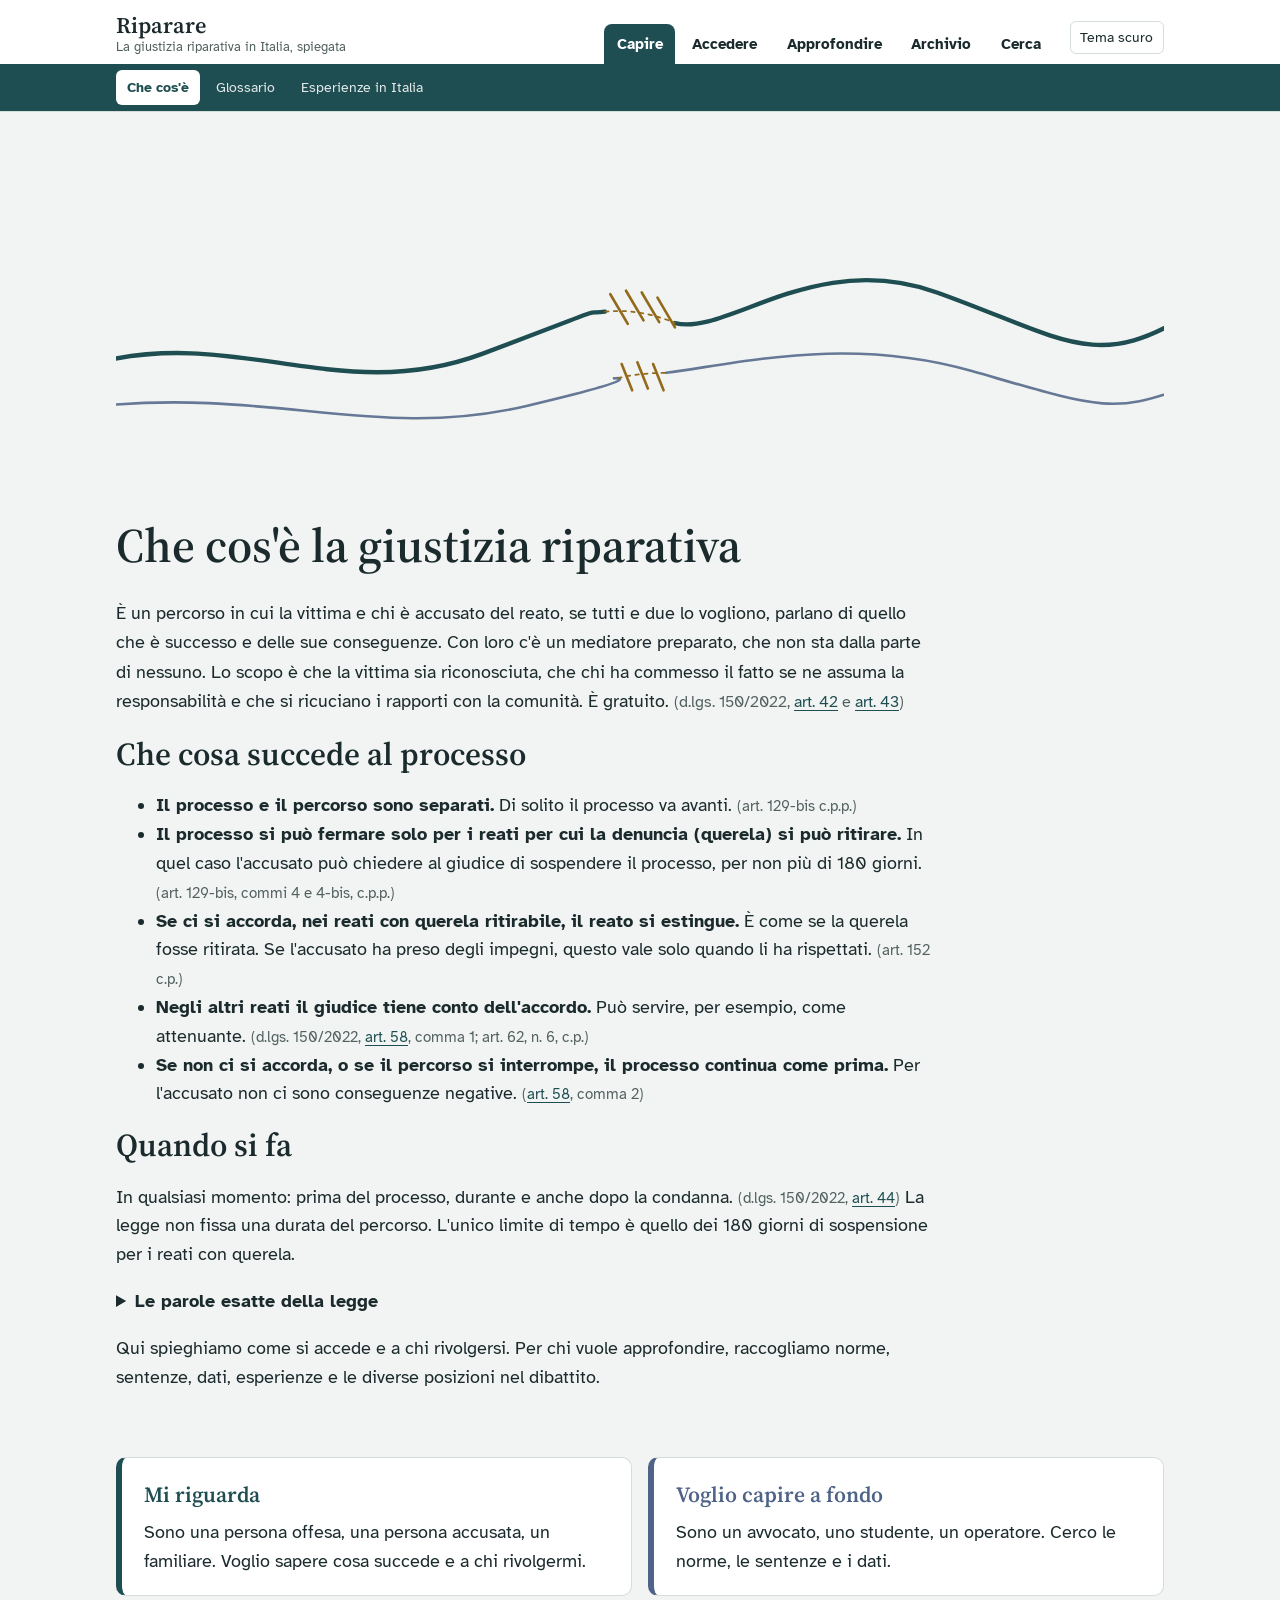
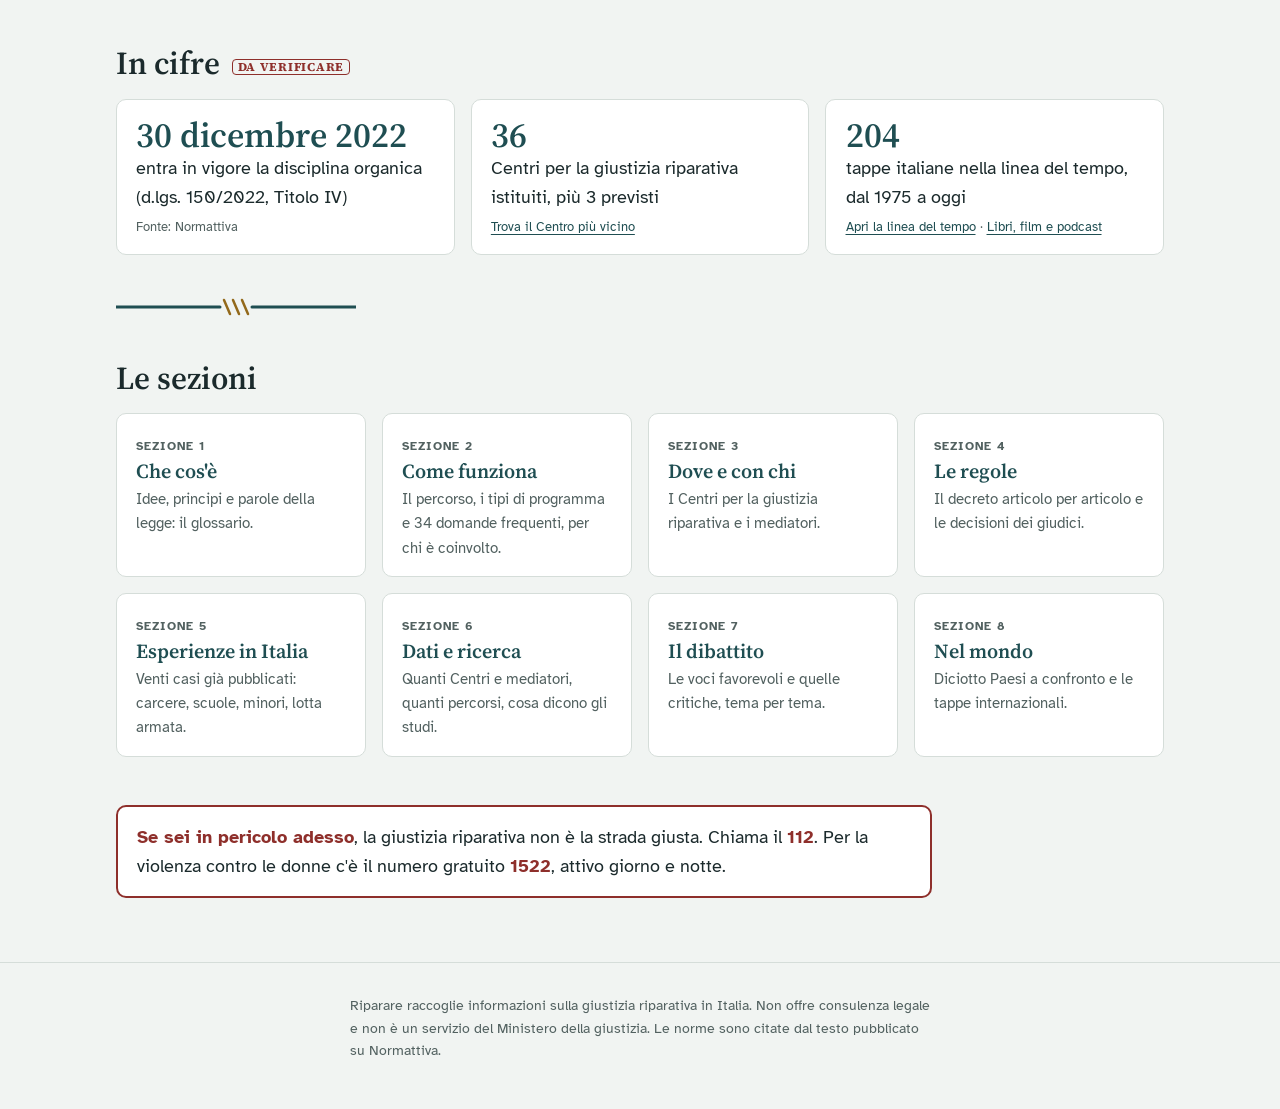
==== commit 79e8cf63: "Aggiorna Riparare: introduzione pratica, correzioni delle verifiche V1 e V5c, data dell'udienza per " ====
--- a/riparato/index.html
+++ b/riparato/index.html
@@ -44,11 +44,10 @@
 .cerca-i{display:none;vertical-align:-3px}
 nav.menu a,nav.menu button{text-decoration:none;color:var(--ink);padding:.5rem .8rem;border-radius:8px 8px 0 0;font:inherit;font-weight:700;font-size:.95rem;background:none;border:0;cursor:pointer}
 nav.menu a:hover,nav.menu button:hover{background:var(--breve)}
-nav.menu a[aria-current]{color:var(--primary);box-shadow:inset 0 -3px 0 var(--primary)}
+nav.menu a[aria-current]{color:var(--primary)}
 nav.menu button[aria-expanded=true]{background:var(--primary);color:var(--on-primary)}
-nav.menu button.attivo:not([aria-expanded=true]){box-shadow:inset 0 -3px 0 var(--primary)}
 .sottomenu{background:var(--primary)}
-.sottomenu .wrap{display:flex;gap:.25rem;overflow-x:auto;padding-top:.4rem;padding-bottom:.4rem;scrollbar-width:thin}
+.sottomenu .wrap{position:relative;display:flex;gap:.25rem;overflow-x:auto;padding-top:.4rem;padding-bottom:.4rem;scrollbar-width:thin}
 .sottomenu a{white-space:nowrap;text-decoration:none;color:var(--on-primary);opacity:.88;font-size:.9rem;padding:.35rem .7rem;border-radius:6px}
 .sottomenu a:hover{opacity:1;background:rgba(127,127,127,.22)}
 .sottomenu a[aria-current]{opacity:1;background:var(--surface);color:var(--primary);font-weight:700}
@@ -172,7 +171,23 @@
 .rr{display:grid;grid-template-columns:1fr auto;gap:.1rem 1rem;padding:.5rem 0;border-top:1px solid var(--line)}
 .rr-n{font-weight:700}.rr-v{text-align:right;font-variant-numeric:tabular-nums;font-weight:700}.rr-v span{display:block;font-weight:400;color:var(--muted);font-size:.85rem;max-width:16ch}
 .rr small{grid-column:1/-1;color:var(--muted);font-size:.82rem}
+.schede{display:flex;flex-wrap:wrap;gap:.3rem;margin:.6rem 0 1rem}
+.schede a{text-decoration:none;font-size:.88rem;padding:.3rem .7rem;border:1px solid var(--line);border-radius:999px;color:var(--ink)}
+.schede a[aria-current]{background:var(--primary);border-color:var(--primary);color:var(--on-primary);font-weight:700}
+.mostra{display:block;margin:.6rem 0 .8rem;font:inherit;font-size:.9rem;font-weight:700;color:var(--primary);background:none;border:1px solid var(--primary);border-radius:6px;padding:.35rem .8rem;cursor:pointer}
+.elenco{display:grid;gap:.5rem}
+.voce-l{display:block;text-decoration:none;color:var(--ink);background:var(--surface);border:1px solid var(--line);border-radius:8px;padding:.7rem .9rem}
+.voce-l:hover{border-color:var(--primary)}.voce-l b{display:block;color:var(--primary)}.voce-l small{color:var(--muted);font-size:.85rem}
+.parole{display:flex;flex-wrap:wrap;gap:.4rem}
+.parole a{text-decoration:none;background:var(--surface);border:1px solid var(--line);border-radius:999px;padding:.3rem .8rem;color:var(--ink);font-size:.95rem}
+.parole a:hover{border-color:var(--primary);color:var(--primary)}
+.porta-d{display:block;text-decoration:none;color:var(--ink);background:var(--surface);border:1px solid var(--line);border-left:4px solid var(--primary);border-radius:8px;padding:.9rem 1rem;margin:.7rem 0}
+.porta-d b{display:block;color:var(--primary);font-size:1.1rem}.porta-d span{color:var(--muted);font-size:.92rem}
+.vicini{display:flex;justify-content:space-between;gap:1rem;flex-wrap:wrap;margin-top:2rem;border-top:1px solid var(--line);padding-top:1rem}
+.torna{margin-top:.6rem}
+main{overflow-wrap:break-word}.centro-r p,.rif,.voce-l small{overflow-wrap:anywhere}
 footer{border-top:1px solid var(--line);padding:2rem 0;color:var(--muted);font-size:.88rem}
+.rif{color:var(--muted,#666);font-size:.85em}.parole-legge{margin:1rem 0}.parole-legge summary{cursor:pointer;font-weight:600}.parole-legge blockquote{margin:.8rem 0;padding-left:.8rem;border-left:3px solid var(--primary)}.parole-legge cite{display:block;font-size:.85em;margin-top:.3rem;font-style:normal}
 </style>
 
 </head>
@@ -191,7 +206,7 @@
 <main id="vista" class="wrap" tabindex="-1"></main>
 <footer><div class="wrap prose">Riparare raccoglie informazioni sulla giustizia riparativa in Italia. Non offre consulenza legale e non è un servizio del Ministero della giustizia. Le norme sono citate dal testo pubblicato su Normattiva.<p><button class="tema" id="tema2" type="button" style="display:none">Tema scuro</button></p></div></footer>
 
-<script id="dati" type="application/json">{"eventi": [{"d": "1975-07-26", "p": "giorno", "s": "norma-1975-legge-354-art-47", "t": "norma", "ti": "L. 26 luglio 1975, n. 354 (ordinamento penitenziario), art. 47, c. 7", "f": "[4]"}, {"d": "1988-09-22", "p": "giorno", "s": "norma-1988-dpr-448-art-28", "t": "norma", "ti": "D.P.R. 22 settembre 1988, n. 448, art. 28 (sospensione del processo e messa alla prova)", "f": "[5]"}, {"d": "1994", "p": "anno", "s": "documento-1994-magistrati-minorili-torino-mediazione", "t": "documento", "ti": "Documento dei magistrati minorili di Torino sulla mediazione autore-vittima", "f": "[77]"}, {"d": "1995-01", "p": "mese", "s": "esperienza-1995-torino-mediazione-minorile", "t": "esperienza", "ti": "Servizio di mediazione penale minorile di Torino", "f": "[78] [77]"}, {"d": "1995-04-14", "p": "giorno", "s": "sentenza-1995-corte-cost-125", "t": "sentenza", "ti": "Corte costituzionale, sent. 125/1995", "f": "Ricerca 00"}, {"d": "1996", "p": "anno", "s": "esperienza-1996-roma-mediazione-minorile", "t": "esperienza", "ti": "Servizio di mediazione penale minorile di Roma", "f": "Ricerca 00"}, {"d": "1996-02", "p": "mese", "s": "esperienza-1996-trento-mediazione-minorile", "t": "esperienza", "ti": "Servizio di mediazione penale minorile di Trento", "f": "Ricerca 00"}, {"d": "1996-04-09", "p": "giorno", "s": "documento-1996-04-09-ucgm-lettera-circolare-mediazione", "t": "documento", "ti": "Lettera circolare del Servizio II – Studi, legislazione e documentazione (giustizia minorile), prot. n. 40494, sulla mediazione", "f": "[79]"}, {"d": "1996-07", "p": "mese", "s": "esperienza-1996-catanzaro-mediazione-minorile", "t": "esperienza", "ti": "Servizio di mediazione penale minorile di Catanzaro", "f": "Ricerca 00"}, {"d": "1996-11", "p": "mese", "s": "esperienza-1996-bari-mediazione-minorile", "t": "esperienza", "ti": "Servizio di mediazione penale minorile di Bari", "f": "Ricerca 00"}, {"d": "1998", "p": "anno", "s": "evento-1998-roma-seminario-mediazione-penale-minorile", "t": "evento", "ti": "Seminario \"La mediazione penale in ambito minorile: applicazione e prospettive\" (Roma)", "f": "[81]"}, {"d": "1998-05", "p": "mese", "s": "esperienza-1998-milano-mediazione-minorile", "t": "esperienza", "ti": "Servizio di mediazione penale minorile di Milano", "f": "Ricerca 00"}, {"d": "1999-06", "p": "mese", "s": "esperienza-1999-sassari-mediazione-minorile", "t": "esperienza", "ti": "Servizio di mediazione penale minorile di Sassari", "f": "Ricerca 00"}, {"d": "1999-11-30", "p": "giorno", "s": "documento-1999-11-30-commissione-nazionale-linee-indirizzo-mediazione-minorile", "t": "documento", "ti": "\"L'attività di mediazione nell'ambito della giustizia penale minorile. Linee di indirizzo\" (Commissione nazionale consultiva e di coordinamento)", "f": "[78]"}, {"d": "2000-04", "p": "mese", "s": "esperienza-2000-cagliari-mediazione-minorile", "t": "esperienza", "ti": "Servizio di mediazione penale minorile di Cagliari", "f": "Ricerca 00"}, {"d": "2000-05", "p": "mese", "s": "esperienza-2000-foggia-mediazione-minorile", "t": "esperienza", "ti": "Servizio di mediazione penale minorile di Foggia", "f": "Ricerca 00"}, {"d": "2000-06-30", "p": "giorno", "s": "norma-2000-dpr-230-art-27", "t": "norma", "ti": "D.P.R. 30 giugno 2000, n. 230, art. 27", "f": "[6]"}, {"d": "2000-08-28", "p": "giorno", "s": "norma-2000-dlgs-274", "t": "norma", "ti": "D.lgs. 28 agosto 2000, n. 274 (competenza penale del giudice di pace), artt. 29 c. 4, 34, 35", "f": "[7] [80]"}, {"d": "2001-12-21", "p": "giorno", "s": "documento-2001-12-21-circolare-registri-giudice-di-pace", "t": "documento", "ti": "Circolare \"Registri per il procedimento penale davanti al giudice di pace\"", "f": "[80]"}, {"d": "2002-01-02", "p": "giorno", "s": "evento-2002-01-02-entrata-in-vigore-competenza-penale-giudice-di-pace", "t": "evento", "ti": "Entrata in vigore della competenza penale del giudice di pace (d.lgs. 274/2000)", "f": "[80] [7]"}, {"d": "2002-02-26", "p": "giorno", "s": "evento-2002-02-26-istituzione-commissione-dap-mediazione-giustizia-riparativa", "t": "evento", "ti": "Il Capo del DAP istituisce la Commissione di studio \"Mediazione penale e giustizia riparativa\"", "f": "[82] [83]"}, {"d": "2005-06-14", "p": "giorno", "s": "documento-2005-06-14-dap-circolare-linee-indirizzo-gr-adulti", "t": "documento", "ti": "Circolare DAP prot. n. 3601/6051 con le \"Linee di indirizzo sull'applicazione nell'ambito dell'esecuzione penale di condannati adulti\" (Commissione \"Mediazione penale e Giustizia riparativa\")", "f": "[82] [83]"}, {"d": "2007", "p": "anno", "s": "esperienza-2007-incontro-vittime-lotta-armata", "t": "esperienza", "ti": "Percorso di incontro tra vittime e responsabili della lotta armata", "f": "Ricerca 00"}, {"d": "2008", "p": "anno", "s": "esperienza-2008-brescia-ufficio-mediazione-penale-minorile", "t": "esperienza", "ti": "Ufficio per la mediazione penale minorile di Brescia", "f": "[84]"}, {"d": "2008-04-30", "p": "giorno", "s": "documento-2008-04-30-dgm-linee-indirizzo-mediazione-minorile", "t": "documento", "ti": "Dipartimento giustizia minorile, prot. n. 14095, \"Aggiornamento Linee di indirizzo e di coordinamento in materia di mediazione penale minorile\"", "f": "[79]"}, {"d": "2010", "p": "anno", "s": "esperienza-2010-opera-sicomoro", "t": "esperienza", "ti": "Prima edizione del Progetto Sicomoro nel carcere di Opera (Milano)", "f": "Ricerca 00"}, {"d": "2014-04-28", "p": "giorno", "s": "norma-2014-legge-67", "t": "norma", "ti": "L. 28 aprile 2014, n. 67 (sospensione del procedimento con messa alla prova)", "f": "[8]"}, {"d": "2015", "p": "anno", "s": "evento-2015-stati-generali-esecuzione-penale-tavolo-13", "t": "evento", "ti": "Stati generali dell'esecuzione penale, Tavolo 13 \"Giustizia riparativa, mediazione e tutela delle vittime del reato\"", "f": "Ricerca 00"}, {"d": "2015-05-08", "p": "giorno", "s": "evento-2015-05-08-dm-comitato-esperti-stati-generali-esecuzione-penale", "t": "evento", "ti": "D.m. che costituisce il Comitato di esperti degli Stati generali dell'esecuzione penale", "f": "[85] [86]"}, {"d": "2015-05-19", "p": "giorno", "s": "evento-2015-05-19-apertura-stati-generali-esecuzione-penale-bollate", "t": "evento", "ti": "Giornata di presentazione degli Stati generali dell'esecuzione penale (Milano-Bollate)", "f": "[87]"}, {"d": "2016-04", "p": "mese", "s": "documento-2016-stati-generali-esecuzione-penale-documento-finale", "t": "documento", "ti": "Stati generali dell'esecuzione penale, Documento finale del Comitato di esperti", "f": "[91]"}, {"d": "2016-04-18", "p": "giorno", "s": "evento-2016-04-18-evento-conclusivo-stati-generali-esecuzione-penale", "t": "evento", "ti": "Evento conclusivo degli Stati generali dell'esecuzione penale (Roma, Rebibbia)", "f": "[89] [90]"}, {"d": "2017-06-23", "p": "giorno", "s": "norma-2017-legge-103", "t": "norma", "ti": "L. 23 giugno 2017, n. 103 (introduce l'art. 162-ter c.p.)", "f": "[92]"}, {"d": "2017-07", "p": "mese", "s": "evento-2017-07-commissioni-riforma-ordinamento-penitenziario", "t": "evento", "ti": "Istituzione delle commissioni ministeriali per i decreti di riforma dell'ordinamento penitenziario", "f": "[89] [93]"}, {"d": "2017-08-03", "p": "giorno", "s": "evento-2017-08-03-entrata-in-vigore-legge-103-2017", "t": "evento", "ti": "Entrata in vigore della l. 103/2017 (art. 162-ter c.p. e deleghe)", "f": "[92]"}, {"d": "2018-02-22", "p": "giorno", "s": "evento-2018-02-22-cdm-esame-preliminare-schema-gr-mediazione-reo-vittima", "t": "evento", "ti": "Il Consiglio dei ministri approva in esame preliminare lo schema di decreto \"in materia di giustizia riparativa e mediazione reo-vittima\"", "f": "[94]"}, {"d": "2018-05-21", "p": "giorno", "s": "documento-2018-05-21-schema-dlgs-ag-29-giustizia-riparativa", "t": "documento", "ti": "A.G. 29 (XVIII legislatura), \"Schema di decreto legislativo recante disposizioni in materia di giustizia riparativa e mediazione reo-vittima\"", "f": "[95] [94]"}, {"d": "2018-07-30", "p": "giorno", "s": "documento-2018-07-30-agia-nota-schema-ag-29", "t": "documento", "ti": "Autorità garante per l'infanzia e l'adolescenza, nota sullo schema di decreto legislativo in materia di giustizia riparativa e mediazione reo-vittima (AG 29)", "f": "Ricerca 01"}, {"d": "2018-08-07", "p": "giorno", "s": "evento-2018-08-07-parere-v-commissione-ag-29", "t": "evento", "ti": "V Commissione Bilancio della Camera: parere favorevole con condizione sull'A.G. 29", "f": "[95]"}, {"d": "2018-09-10", "p": "giorno", "s": "evento-2018-09-10-parere-contrario-ii-commissione-ag-29", "t": "evento", "ti": "II Commissione Giustizia della Camera: \"Parere contrario\" sull'A.G. 29", "f": "[95]"}, {"d": "2018-10-02", "p": "giorno", "s": "norma-2018-dlgs-121", "t": "norma", "ti": "D.lgs. 2 ottobre 2018, n. 121, esecuzione delle pene nei confronti dei condannati minorenni", "f": "[96]"}, {"d": "2018-10-02", "p": "giorno", "s": "norma-2018-dlgs-123-op-art-13", "t": "norma", "ti": "D.lgs. 2 ottobre 2018, n. 123, aggiunta all'art. 13, c. 3, o.p.", "f": "[96] [9]"}, {"d": "2020", "p": "anno", "s": "documento-2020-grevio-rapporto-italia", "t": "documento", "ti": "GREVIO, rapporto di valutazione di base sull'Italia", "f": "Ricerca 00"}, {"d": "2020-03-13", "p": "giorno", "s": "evento-2020-03-13-presentazione-ddl-ac-2435", "t": "evento", "ti": "Presentazione alla Camera del ddl A.C. 2435 (delega per l'efficienza del processo penale)", "f": "[10]"}, {"d": "2020-06-17", "p": "giorno", "s": "documento-2020-06-17-dossier-camera-senato-ac-2435", "t": "documento", "ti": "Servizi Studi di Camera e Senato, dossier \"Riforma del processo penale\" (A.C. 2435)", "f": "Ricerca 01"}, {"d": "2021-01-12", "p": "giorno", "s": "documento-2021-01-12-camera-dossier-posizioni-auditi-processo-penale", "t": "documento", "ti": "Camera dei deputati, dossier «Riforma del processo penale – indagine conoscitiva: posizioni espresse dagli auditi»", "f": "Ricerca 01"}, {"d": "2021-03-16", "p": "giorno", "s": "evento-2021-03-16-istituzione-commissione-lattanzi", "t": "evento", "ti": "Istituzione della Commissione Lattanzi con d.m. del Ministro della giustizia", "f": "[11]"}, {"d": "2021-05-07", "p": "giorno", "s": "evento-2021-05-07-riunione-conclusiva-commissione-lattanzi", "t": "evento", "ti": "Riunione conclusiva della Commissione Lattanzi", "f": "[11]"}, {"d": "2021-05-24", "p": "giorno", "s": "documento-2021-05-24-relazione-commissione-lattanzi", "t": "documento", "ti": "Relazione finale della Commissione Lattanzi", "f": "Ricerca 00"}, {"d": "2021-07", "p": "mese", "s": "documento-2021-07-dire-lettera-cartabia", "t": "documento", "ti": "D.i.Re, lettera alla Ministra Cartabia", "f": "Ricerca 00"}, {"d": "2021-07", "p": "mese", "s": "documento-2021-07-dire-segnalazioni-ddl-ac-2435", "t": "documento", "ti": "D.i.Re, «Segnalazioni D.i.Re artt. 1, 4, 8, 9 ddl AC 2435»", "f": "Ricerca 01"}, {"d": "2021-07-08", "p": "giorno", "s": "evento-2021-07-08-cdm-emendamenti-governo-ddl-2435", "t": "evento", "ti": "Il Consiglio dei ministri approva gli emendamenti del Governo al ddl A.C. 2435, con la delega sulla giustizia riparativa", "f": "[17] [18]"}, {"d": "2021-08-03", "p": "giorno", "s": "evento-2021-08-03-approvazione-camera-ddl-2435", "t": "evento", "ti": "La Camera approva il ddl A.C. 2435", "f": "[10]"}, {"d": "2021-09-23", "p": "giorno", "s": "evento-2021-09-23-approvazione-senato-ddl-2353", "t": "evento", "ti": "Il Senato approva in via definitiva il ddl A.S. 2353 (delega per l'efficienza del processo penale e in materia di giustizia riparativa)", "f": "[10]"}, {"d": "2021-09-27", "p": "giorno", "s": "norma-2021-legge-134", "t": "norma", "ti": "L. 27 settembre 2021, n. 134 (legge delega), art. 1, cc. 18-19", "f": "[13] [1]"}, {"d": "2021-10-19", "p": "giorno", "s": "evento-2021-10-19-entrata-in-vigore-legge-134", "t": "evento", "ti": "Entrata in vigore della l. 134/2021 (legge delega)", "f": "[13] [1]"}, {"d": "2021-10-28", "p": "giorno", "s": "evento-2021-10-28-dm-gruppi-lavoro-attuazione-legge-134", "t": "evento", "ti": "D.m. che costituisce i gruppi di lavoro per l'attuazione della delega penale", "f": "[21]"}, {"d": "2022-01-19", "p": "giorno", "s": "documento-2022-01-19-relazione-cartabia-parlamento", "t": "documento", "ti": "M. Cartabia, Relazione annuale al Parlamento sull'amministrazione della giustizia", "f": "Ricerca 00"}, {"d": "2022-04-14", "p": "giorno", "s": "evento-2022-04-14-dm-gruppi-lavoro-attuazione-legge-134", "t": "evento", "ti": "Secondo d.m. sui gruppi di lavoro per l'attuazione della delega penale", "f": "[21]"}, {"d": "2022-08-04", "p": "giorno", "s": "evento-2022-08-04-cdm-esame-preliminare-schema-dlgs-150", "t": "evento", "ti": "Il Consiglio dei ministri approva in esame preliminare lo schema di decreto legislativo di attuazione della l. 134/2021", "f": "[14] [22] [16]"}, {"d": "2022-08-09", "p": "giorno", "s": "documento-2022-08-09-schema-dlgs-ag-414", "t": "documento", "ti": "Schema di decreto legislativo di attuazione della l. 134/2021 (Atto del Governo n. 414)", "f": "Ricerca 01"}, {"d": "2022-08-09", "p": "giorno", "s": "documento-2022-08-relazione-illustrativa-schema-ag-414", "t": "documento", "ti": "Relazione illustrativa, relazione tecnica, ATN e AIR allo schema A.G. 414", "f": "Ricerca 01"}, {"d": "2022-08-09", "p": "giorno", "s": "evento-2022-08-09-trasmissione-ag-414-camere", "t": "evento", "ti": "Trasmissione dello schema di decreto (A.G. 414) alla Camera e assegnazione alle Commissioni II e V", "f": "[20] [16]"}, {"d": "2022-09-07", "p": "giorno", "s": "documento-2022-09-dossier-camera-ag-414", "t": "documento", "ti": "Camera dei deputati, Servizio Studi, dossier \"Riforma del processo penale e disciplina della giustizia riparativa – Schede di lettura\" (gi0217) sull'A.G. 414", "f": "[20] [23]"}, {"d": "2022-09-08", "p": "giorno", "s": "documento-2022-09-08-ucpi-nota-decreti-delegati", "t": "documento", "ti": "UCPI, Giunta, nota sugli schemi di decreti delegati della riforma Cartabia", "f": "Ricerca 00"}, {"d": "2022-09-08", "p": "giorno", "s": "documento-2022-cu-parere-schema-ag-414", "t": "documento", "ti": "Conferenza Unificata, parere sullo schema di decreto A.G. 414 (Rep. atti n. 143/CU)", "f": "[24]"}, {"d": "2022-09-08", "p": "giorno", "s": "evento-2022-09-08-commissione-giustizia-camera-esame-ag-414", "t": "evento", "ti": "La II Commissione Giustizia della Camera avvia l'esame dell'A.G. 414", "f": "[20]"}, {"d": "2022-09-15", "p": "giorno", "s": "documento-2022-09-15-dossier-bilancio-camera-ag-414", "t": "documento", "ti": "Camera, Servizio Bilancio dello Stato, dossier sullo schema A.G. 414", "f": "Ricerca 01"}, {"d": "2022-09-15", "p": "giorno", "s": "documento-2022-09-15-parere-commissione-bilancio-camera-ag-414", "t": "documento", "ti": "Camera, V Commissione Bilancio, parere favorevole sull'A.G. 414", "f": "[20]"}, {"d": "2022-09-15", "p": "giorno", "s": "documento-2022-09-15-parere-commissione-giustizia-camera-ag-414", "t": "documento", "ti": "Camera, II Commissione Giustizia, parere favorevole sullo schema A.G. 414", "f": "Ricerca 01"}, {"d": "2022-09-22", "p": "giorno", "s": "documento-2022-09-22-csm-parere-schema-dlgs", "t": "documento", "ti": "CSM, parere sullo schema di decreto legislativo (A.G. 414)", "f": "Ricerca 00"}, {"d": "2022-09-28", "p": "giorno", "s": "evento-2022-09-28-cdm-approvazione-definitiva-dlgs-150", "t": "evento", "ti": "Il Consiglio dei ministri approva in via definitiva il decreto legislativo di attuazione della l. 134/2021", "f": "[14] [25] [26]"}, {"d": "2022-10-10", "p": "giorno", "s": "norma-2022-dlgs-150", "t": "norma", "ti": "D.lgs. 10 ottobre 2022, n. 150 (attuazione della l. 134/2021)", "f": "[14] [2]"}, {"d": "2022-10-10", "p": "giorno", "s": "norma-2022-dlgs-150-art-42", "t": "norma", "ti": "D.lgs. 150/2022, art. 42 \"Definizioni\"", "f": "Ricerca 00"}, {"d": "2022-10-10", "p": "giorno", "s": "norma-2022-dlgs-150-art-43", "t": "norma", "ti": "D.lgs. 150/2022, art. 43 \"Principi generali e obiettivi\"", "f": "Ricerca 00"}, {"d": "2022-10-10", "p": "giorno", "s": "norma-2022-dlgs-150-art-44", "t": "norma", "ti": "D.lgs. 150/2022, art. 44 \"Principi sull'accesso\"", "f": "Ricerca 00"}, {"d": "2022-10-10", "p": "giorno", "s": "norma-2022-dlgs-150-art-46", "t": "norma", "ti": "D.lgs. 150/2022, art. 46 \"Diritti e garanzie per le persone minori di età\"", "f": "Ricerca 00"}, {"d": "2022-10-10", "p": "giorno", "s": "norma-2022-dlgs-150-art-48", "t": "norma", "ti": "D.lgs. 150/2022, art. 48 \"Consenso alla partecipazione ai programmi di giustizia riparativa\"", "f": "Ricerca 00"}, {"d": "2022-10-10", "p": "giorno", "s": "norma-2022-dlgs-150-art-53", "t": "norma", "ti": "D.lgs. 150/2022, art. 53 \"Programmi di giustizia riparativa\"", "f": "Ricerca 00"}, {"d": "2022-10-10", "p": "giorno", "s": "norma-2022-dlgs-150-art-54", "t": "norma", "ti": "D.lgs. 150/2022, art. 54 \"Attività preliminari\"", "f": "Ricerca 00"}, {"d": "2022-10-10", "p": "giorno", "s": "norma-2022-dlgs-150-art-56", "t": "norma", "ti": "D.lgs. 150/2022, art. 56 \"Disciplina degli esiti riparativi\"", "f": "Ricerca 00"}, {"d": "2022-10-10", "p": "giorno", "s": "norma-2022-dlgs-150-art-57", "t": "norma", "ti": "D.lgs. 150/2022, art. 57 \"Relazione e comunicazioni all'autorità giudiziaria\"", "f": "Ricerca 00"}, {"d": "2022-10-10", "p": "giorno", "s": "norma-2022-dlgs-150-art-58", "t": "norma", "ti": "D.lgs. 150/2022, art. 58 \"Valutazione dell'esito del programma di giustizia riparativa\"", "f": "Ricerca 00"}, {"d": "2022-10-10", "p": "giorno", "s": "norma-2022-dlgs-150-art-92", "t": "norma", "ti": "D.lgs. 150/2022, art. 92 \"Disposizioni transitorie in materia di giustizia riparativa. Servizi esistenti\"", "f": "[2] [3]"}, {"d": "2022-10-10", "p": "giorno", "s": "norma-2022-dlgs-150-art-93", "t": "norma", "ti": "D.lgs. 150/2022, art. 93 (disposizioni transitorie sui mediatori)", "f": "[2]"}, {"d": "2022-10-10", "p": "giorno", "s": "norma-2022-dlgs-150-titolo-iv", "t": "norma", "ti": "D.lgs. 150/2022, Titolo IV \"Disciplina organica della giustizia riparativa\" (artt. 42-67)", "f": "Ricerca 00"}, {"d": "2022-10-19", "p": "giorno", "s": "documento-2022-10-19-relazione-illustrativa-dlgs-150", "t": "documento", "ti": "Relazione illustrativa al d.lgs. 150/2022 (GU SG n. 245 del 2022-10-19, Suppl. straordinario n. 5)", "f": "[21] [15]"}, {"d": "2022-10-31", "p": "giorno", "s": "evento-2022-10-31-entrata-in-vigore-dl-162", "t": "evento", "ti": "Entrata in vigore del d.l. 162/2022", "f": "[27] [28]"}, {"d": "2022-10-31", "p": "giorno", "s": "evento-2022-10-31-presentazione-senato-ddl-274-conversione-dl-162", "t": "evento", "ti": "Presentazione al Senato del ddl di conversione del d.l. 162/2022 (A.S. 274)", "f": "[29]"}, {"d": "2022-10-31", "p": "giorno", "s": "norma-2022-dl-162", "t": "norma", "ti": "D.l. 31 ottobre 2022, n. 162 (conv. l. 30 dicembre 2022, n. 199)", "f": "[27] [28] [2]"}, {"d": "2022-10-31", "p": "giorno", "s": "norma-op-art-4-bis", "t": "norma", "ti": "Art. 4-bis, cc. 1-bis e 1-bis.1, o.p. come modificati dal d.l. 162/2022", "f": "Ricerca 00"}, {"d": "2022-11-01", "p": "giorno", "s": "evento-2022-11-01-entrata-in-vigore-originaria-dlgs-150", "t": "evento", "ti": "Data di entrata in vigore originaria del d.lgs. 150/2022 (poi differita al 2022-12-30)", "f": "[14]"}, {"d": "2022-11-07", "p": "giorno", "s": "documento-2022-cassazione-relazione-massimario-68", "t": "documento", "ti": "Corte di cassazione, Ufficio del Massimario, Relazione n. 68/2022 \"Disciplina transitoria e prime questioni di diritto intertemporale del decreto legislativo 10 ottobre 2022, n. 150\"", "f": "[30] [31]"}, {"d": "2022-12-13", "p": "giorno", "s": "evento-2022-12-13-approvazione-senato-ddl-274", "t": "evento", "ti": "Il Senato approva il ddl di conversione del d.l. 162/2022 (A.S. 274)", "f": "[29]"}, {"d": "2022-12-14", "p": "giorno", "s": "documento-2022-12-14-dossier-camera-dl-162-ac-705", "t": "documento", "ti": "Servizi Studi di Camera e Senato, dossier sul d.l. 162/2022 (A.C. 705), con la scheda dell'art. 5-novies", "f": "[44]"}, {"d": "2022-12-29", "p": "giorno", "s": "norma-2022-legge-197", "t": "norma", "ti": "L. 29 dicembre 2022, n. 197 (legge di bilancio 2023), art. 1, c. 859", "f": "[2]"}, {"d": "2022-12-30", "p": "giorno", "s": "evento-2022-12-30-approvazione-camera-ac-705-conversione-dl-162", "t": "evento", "ti": "La Camera approva in via definitiva la conversione del d.l. 162/2022 (A.C. 705)", "f": "[29]"}, {"d": "2022-12-30", "p": "giorno", "s": "evento-2022-12-30-entrata-in-vigore-dlgs-150", "t": "evento", "ti": "Entrata in vigore del d.lgs. 150/2022", "f": "Ricerca 00"}, {"d": "2022-12-30", "p": "giorno", "s": "norma-2022-legge-199", "t": "norma", "ti": "L. 30 dicembre 2022, n. 199 (conversione del d.l. 162/2022)", "f": "[29] [2] [44]"}, {"d": "2022-12-30", "p": "giorno", "s": "norma-cp-art-152", "t": "norma", "ti": "Art. 152 c.p. come modificato dal d.lgs. 150/2022", "f": "Ricerca 00"}, {"d": "2022-12-30", "p": "giorno", "s": "norma-cp-art-163", "t": "norma", "ti": "Art. 163 c.p. come modificato dal d.lgs. 150/2022", "f": "Ricerca 00"}, {"d": "2022-12-30", "p": "giorno", "s": "norma-cp-art-62-n6", "t": "norma", "ti": "Art. 62, n. 6, c.p. come modificato dal d.lgs. 150/2022", "f": "Ricerca 00"}, {"d": "2022-12-30", "p": "giorno", "s": "norma-cpp-art-129-bis", "t": "norma", "ti": "Art. 129-bis c.p.p. \"Accesso ai programmi di giustizia riparativa\"", "f": "Ricerca 00"}, {"d": "2022-12-30", "p": "giorno", "s": "norma-cpp-art-90-bis-1", "t": "norma", "ti": "Art. 90-bis.1 c.p.p. (introdotto dal d.lgs. 150/2022)", "f": "Ricerca 00"}, {"d": "2022-12-30", "p": "giorno", "s": "norma-op-art-15-bis", "t": "norma", "ti": "Art. 15-bis l. 354/1975 \"Giustizia riparativa\"", "f": "Ricerca 00"}, {"d": "2023-01-05", "p": "giorno", "s": "documento-2023-01-05-relazione-massimario-2-2023", "t": "documento", "ti": "Corte di cassazione, Ufficio del Massimario, Relazione n. 2/2023 \"La riforma Cartabia\"", "f": "[32] [33]"}, {"d": "2023-06-09", "p": "giorno", "s": "norma-2023-06-09-dm-elenco-mediatori", "t": "norma", "ti": "DM 9 giugno 2023, istituzione dell'elenco dei mediatori esperti in giustizia riparativa", "f": "[40] [53]"}, {"d": "2023-06-09", "p": "giorno", "s": "norma-2023-06-09-dm-formazione-mediatori", "t": "norma", "ti": "DM 9 giugno 2023, forme e tempi della formazione dei mediatori esperti", "f": "Ricerca 00"}, {"d": "2023-06-15", "p": "giorno", "s": "documento-2023-06-15-dire-audizione-camera", "t": "documento", "ti": "D.i.Re, audizione in Commissione Giustizia della Camera (ddl C. 1135)", "f": "Ricerca 00"}, {"d": "2023-07-01", "p": "giorno", "s": "evento-2023-07-01-efficacia-disposizioni-procedimentali-gr", "t": "evento", "ti": "Decorrenza delle disposizioni procedimentali sulla giustizia riparativa (art. 92, c. 2-bis, d.lgs. 150/2022)", "f": "[41] [2] [45]"}, {"d": "2023-07-25", "p": "giorno", "s": "norma-2023-07-25-dm-97-dati-personali-centri", "t": "norma", "ti": "D.M. 25 luglio 2023, n. 97, regolamento sul trattamento dei dati personali dei Centri", "f": "Ricerca 00"}, {"d": "2023-07-27", "p": "giorno", "s": "norma-2023-07-27-dm-nomina-esperti-conferenza-nazionale", "t": "norma", "ti": "DM 27 luglio 2023, nomina degli esperti della Conferenza nazionale per la giustizia riparativa", "f": "Ricerca 00"}, {"d": "2023-09-07", "p": "giorno", "s": "evento-2023-09-07-cdm-approvazione-dl-123", "t": "evento", "ti": "Il Consiglio dei ministri (n. 49) approva il decreto-legge \"Caivano\" su disagio giovanile e criminalità minorile", "f": "[58]"}, {"d": "2023-09-15", "p": "giorno", "s": "norma-2023-dl-123-art-28-c5bis-dpr-448", "t": "norma", "ti": "D.l. 15 settembre 2023, n. 123 (conv. l. 13 novembre 2023, n. 159), art. 6, c. 1, lett. c-bis)", "f": "[59] [60]"}, {"d": "2023-09-16", "p": "giorno", "s": "evento-2023-09-16-entrata-in-vigore-dl-123", "t": "evento", "ti": "Entrata in vigore del d.l. 123/2023", "f": "[59]"}, {"d": "2023-09-28", "p": "giorno", "s": "documento-2023-09-28-rete-per-la-parita-nota-gr-camera", "t": "documento", "ti": "Rete per la Parità APS, memoria per l'audizione in Commissione Giustizia della Camera sui ddl contro la violenza sulle donne, con nota sulla giustizia riparativa", "f": "Ricerca 01"}, {"d": "2023-10", "p": "mese", "s": "documento-2023-10-agia-indagine-gr-minorile", "t": "documento", "ti": "Agia, Ministero della giustizia, Istituto degli Innocenti, \"La giustizia riparativa in ambito penale minorile. Indagine nazionale su effetti, programmi e servizi\"", "f": "Ricerca 00"}, {"d": "2023-10-04", "p": "giorno", "s": "norma-2023-10-04-decreto-integrazione-conferenza-nazionale", "t": "norma", "ti": "Decreto del 4 ottobre 2023, \"Integrazioni\" alla composizione della Conferenza nazionale per la giustizia riparativa", "f": "[35]"}, {"d": "2023-10-19", "p": "giorno", "s": "documento-2023-10-19-afvs-report-lpu-messa-alla-prova", "t": "documento", "ti": "AFVS, «Lavori di pubblica utilità per adulti: i numeri e le progettualità nell'ambito della messa alla prova per adulti»", "f": "Ricerca 01"}, {"d": "2023-10-25", "p": "giorno", "s": "evento-2023-10-25-prima-riunione-conferenza-nazionale", "t": "evento", "ti": "Prima riunione della Conferenza nazionale per la giustizia riparativa", "f": "[34] [35]"}, {"d": "2023-10-27", "p": "giorno", "s": "evento-2023-10-27-senato-approvazione-conversione-dl-123", "t": "evento", "ti": "Il Senato approva con modificazioni il ddl di conversione del d.l. 123/2023 (A.S. 878)", "f": "[60]"}, {"d": "2023-11-08", "p": "giorno", "s": "evento-2023-11-08-camera-approvazione-definitiva-conversione-dl-123", "t": "evento", "ti": "La Camera approva in via definitiva la conversione del d.l. 123/2023 (A.C. 1517)", "f": "[61] [60]"}, {"d": "2023-11-15", "p": "giorno", "s": "evento-2023-11-15-entrata-in-vigore-legge-159-art-28-c5bis", "t": "evento", "ti": "Entra in vigore la l. 159/2023 e con essa l'art. 28, c. 5-bis, d.P.R. 448/1988 (esclusione della messa alla prova minorile per alcuni reati)", "f": "[60]"}, {"d": "2023-11-16", "p": "giorno", "s": "evento-2023-11-16-cdm-esame-preliminare-correttivo-dlgs-150", "t": "evento", "ti": "Il Consiglio dei ministri (n. 59) approva in esame preliminare lo schema di decreto legislativo correttivo del d.lgs. 150/2022", "f": "[65] [67] [105]"}, {"d": "2023-12", "p": "mese", "s": "documento-2023-12-vittime-del-dovere-nota-mediazione", "t": "documento", "ti": "Associazione Vittime del Dovere (E. Piantadosi, S. Bellotti), nota sulla mediazione della riforma Cartabia", "f": "Ricerca 00"}, {"d": "2023-12-12", "p": "giorno", "s": "documento-2023-12-12-dossier-servizi-studi-ag-102", "t": "documento", "ti": "Servizi Studi di Senato e Camera, Dossier n. 198 (gi0029), \"Disposizioni integrative e correttive del d.lgs. n. 150/2022\", A.G. 102", "f": "[66]"}, {"d": "2023-12-15", "p": "giorno", "s": "norma-2023-12-15-dm-modifica-requisiti-elenco-mediatori", "t": "norma", "ti": "DM 15 dicembre 2023, modifica del DM 9 giugno 2023 (elenco)", "f": "[47]"}, {"d": "2023-12-30", "p": "giorno", "s": "norma-2023-legge-213", "t": "norma", "ti": "L. 30 dicembre 2023, n. 213 (legge di bilancio 2024), art. 1, cc. 374-382", "f": "[63] [74]"}, {"d": "2024", "p": "anno", "s": "documento-2024-regione-taa-carta-servizi-centro-giustizia-riparativa", "t": "documento", "ti": "Regione autonoma Trentino-Alto Adige, \"Carta dei servizi. Centro per la giustizia riparativa. Anno 2024\"", "f": "Ricerca 01"}, {"d": "2024", "p": "anno", "s": "documento-2024-risposta-interrogazione-fina-bazoli-4-01395", "t": "documento", "ti": "Ministro Nordio, risposta all'interrogazione Fina-Bazoli 4-01395", "f": "Ricerca 00"}, {"d": "2024", "p": "anno", "s": "sentenza-2023-cass-pen-sez2-6595-129bis", "t": "sentenza", "ti": "Cass. pen., Sez. II, n. 6595/2024 (CED 285930)", "f": "[99] [104]"}, {"d": "2024", "p": "anno", "s": "sentenza-2024-cass-pen-sez2-46018-129bis", "t": "sentenza", "ti": "Cass. pen., Sez. II, n. 46018/2024", "f": "[104]"}, {"d": "2024", "p": "anno", "s": "sentenza-2024-cass-pen-sez3-24343-129bis", "t": "sentenza", "ti": "Cass. pen., Sez. III, n. 24343/2024", "f": "[104]"}, {"d": "2024", "p": "anno", "s": "sentenza-2024-cass-pen-sez3-33152-129bis", "t": "sentenza", "ti": "Cass. pen., Sez. III, n. 33152/2024 (CED 286841)", "f": "[99] [104]"}, {"d": "2024-01-23", "p": "giorno", "s": "documento-2024-01-23-aiga-memoria-ag-102", "t": "documento", "ti": "AIGA, «Osservazioni sullo schema di decreto legislativo» (A.G. 102)", "f": "[107]"}, {"d": "2024-01-23", "p": "giorno", "s": "documento-2024-01-23-gialuz-memoria-ag-102", "t": "documento", "ti": "M. Gialuz, memoria per l'audizione sullo schema di decreto correttivo A.G. 102", "f": "[106]"}, {"d": "2024-01-23", "p": "giorno", "s": "evento-2024-01-23-audizioni-camera-ag-102-correttivo", "t": "evento", "ti": "Audizioni in II Commissione Giustizia della Camera sullo schema di decreto correttivo (A.G. 102)", "f": "[106] [107] [108]"}, {"d": "2024-02-09", "p": "giorno", "s": "evento-2024-02-09-riunione-conferenza-nazionale-proposta-lep", "t": "evento", "ti": "Riunione della Conferenza nazionale per la proposta dei LEP", "f": "Ricerca 00"}, {"d": "2024-02-19", "p": "giorno", "s": "norma-2024-02-19-dm-modelli-domanda-elenco-mediatori", "t": "norma", "ti": "Provvedimento 19 febbraio 2024 del Direttore generale degli affari interni (DAG), modelli rettificati di domanda (artt. 5, 6, 7 DM 9 giugno 2023)", "f": "[48]"}, {"d": "2024-03-02", "p": "giorno", "s": "norma-2024-dl-19", "t": "norma", "ti": "D.l. 2 marzo 2024, n. 19 (conv. l. 29 aprile 2024, n. 56), art. 27, c. 1, lett. a) e b)", "f": "[2]"}, {"d": "2024-03-06", "p": "giorno", "s": "evento-2024-03-06-insediamento-conferenze-locali", "t": "evento", "ti": "Insediamento delle 26 Conferenze locali", "f": "Ricerca 00"}, {"d": "2024-03-07", "p": "giorno", "s": "evento-2024-03-07-verona-moro-bonisoli", "t": "evento", "ti": "\"Attraversare i conflitti. La storia dell'incontro. Un'esperienza di giustizia riparativa\" (Università di Verona)", "f": "Ricerca 00"}, {"d": "2024-03-11", "p": "giorno", "s": "documento-2024-03-11-faq-mediatori-giustizia-riparativa", "t": "documento", "ti": "Ministero della giustizia, FAQ mediatori giustizia riparativa", "f": "Ricerca 00"}, {"d": "2024-03-11", "p": "giorno", "s": "evento-2024-03-11-cdm-approvazione-definitiva-correttivo-dlgs-150", "t": "evento", "ti": "Il Consiglio dei ministri approva in via definitiva il decreto legislativo correttivo del d.lgs. 150/2022", "f": "[67] [75]"}, {"d": "2024-03-19", "p": "giorno", "s": "norma-2024-dlgs-31", "t": "norma", "ti": "D.lgs. 19 marzo 2024, n. 31 (correttivo del d.lgs. 150/2022)", "f": "[67] [68] [2]"}, {"d": "2024-03-21", "p": "giorno", "s": "sentenza-2024-corte-cost-45", "t": "sentenza", "ti": "Corte costituzionale, sent. 45/2024 (ECLI:IT:COST:2024:45)", "f": "Ricerca 00"}, {"d": "2024-03-25", "p": "giorno", "s": "sentenza-2024-trib-milano-gup-2024-03-25-reati-sessuali", "t": "sentenza", "ti": "Trib. Milano, g.u.p., sentenza del 2024-03-25 in giudizio abbreviato: giustizia riparativa, reati sessuali, attenuante dell'art. 62 n. 6 c.p.", "f": "[102]"}, {"d": "2024-04-04", "p": "giorno", "s": "evento-2024-04-04-entrata-in-vigore-dlgs-31", "t": "evento", "ti": "Entrata in vigore del d.lgs. 31/2024 (nuovo testo dell'art. 129-bis c.p.p., art. 456 c. 2-bis c.p.p.)", "f": "[68]"}, {"d": "2024-05-01", "p": "giorno", "s": "evento-2024-05-01-testo-vigente-art-92-dlgs-150", "t": "evento", "ti": "Entra in vigore il nuovo testo dell'art. 92 d.lgs. 150/2022: ricognizione dei servizi riferita al 31 dicembre 2023", "f": "[2]"}, {"d": "2024-05-29", "p": "giorno", "s": "evento-2024-05-29-cdm-deliberazione-dpcm-78", "t": "evento", "ti": "Il Consiglio dei ministri delibera il regolamento di riorganizzazione del Ministero della giustizia (DPCM 78/2024)", "f": "[64]"}, {"d": "2024-05-29", "p": "giorno", "s": "norma-2024-05-29-dpcm-78", "t": "norma", "ti": "DPCM 29 maggio 2024, n. 78", "f": "[64] [63]"}, {"d": "2024-06-07", "p": "giorno", "s": "documento-2024-06-07-caritas-risultati-progetto-per-il-verso-giusto", "t": "documento", "ti": "Caritas Italiana, A. Molteni, \"La giustizia riparativa – i risultati del progetto\"", "f": "Ricerca 01"}, {"d": "2024-06-28", "p": "giorno", "s": "evento-2024-06-28-entrata-in-vigore-dpcm-78", "t": "evento", "ti": "Entrata in vigore del DPCM 78/2024 (data calcolata)", "f": "[64]"}, {"d": "2024-07-03", "p": "giorno", "s": "evento-2024-07-03-cdm-approvazione-dl-92", "t": "evento", "ti": "Il Consiglio dei ministri delibera il decreto-legge \"carcere\" (d.l. 92/2024)", "f": "[71]"}, {"d": "2024-07-04", "p": "giorno", "s": "documento-lep-giustizia-riparativa-conferenza-unificata", "t": "documento", "ti": "Giustizia riparativa in materia penale: Livelli essenziali delle prestazioni (LEP), intesa in Conferenza Unificata (Rep. atti n. 81/CU)", "f": "[38] [40]"}, {"d": "2024-07-04", "p": "giorno", "s": "evento-2024-07-04-conferenza-unificata-intesa-lep", "t": "evento", "ti": "Conferenza Unificata, seduta straordinaria del 4 luglio 2024: intesa sui LEP della giustizia riparativa (Rep. atti n. 81/CU)", "f": "[38] [39] [40] [41] [42]"}, {"d": "2024-07-04", "p": "giorno", "s": "norma-2024-dl-92", "t": "norma", "ti": "D.l. 4 luglio 2024, n. 92 (conv. l. 8 agosto 2024, n. 112), art. 7, c. 1, lett. b)", "f": "[70] [71] [69] [72]"}, {"d": "2024-07-04", "p": "giorno", "s": "norma-op-art-41-bis-c-2-quater-f-bis", "t": "norma", "ti": "Art. 41-bis, c. 2-quater, lett. f-bis), o.p. (introdotto dal d.l. 92/2024)", "f": "[70] [71]"}, {"d": "2024-07-05", "p": "giorno", "s": "evento-2024-07-05-entrata-in-vigore-dl-92", "t": "evento", "ti": "Entrata in vigore del d.l. 92/2024 e dell'art. 41-bis, c. 2-quater, lett. f-bis), o.p.", "f": "[70] [71]"}, {"d": "2024-07-23", "p": "giorno", "s": "evento-2024-07-23-riunione-conferenza-nazionale", "t": "evento", "ti": "Riunione della Conferenza nazionale", "f": "Ricerca 00"}, {"d": "2024-08-07", "p": "giorno", "s": "evento-2024-08-07-camera-approvazione-definitiva-conversione-dl-92", "t": "evento", "ti": "La Camera approva in via definitiva la conversione del d.l. 92/2024 (A.C. 2002)", "f": "[69]"}, {"d": "2024-09", "p": "mese", "s": "evento-2024-09-riunioni-conferenze-locali-ricognizione-art-92", "t": "evento", "ti": "Riunioni delle Conferenze locali per la ricognizione dei servizi esistenti (art. 92)", "f": "[41]"}, {"d": "2024-10-03", "p": "giorno", "s": "documento-2024-10-03-risposta-interrogazione-dori-4-03287", "t": "documento", "ti": "Ministero della giustizia, risposta all'interrogazione Dori 4-03287", "f": "Ricerca 00"}, {"d": "2024-10-23", "p": "giorno", "s": "norma-2024-10-23-dm-uffici-dgmc", "t": "norma", "ti": "DM 23 ottobre 2024, uffici dirigenziali non generali del DGMC", "f": "Ricerca 00"}, {"d": "2024-11-07", "p": "giorno", "s": "sentenza-2024-cass-pen-sez1-41133", "t": "sentenza", "ti": "Cass. pen., Sez. I, n. 41133/2024 (Pres. Di Nicola, Rel. Filocamo)", "f": "[103] [112]"}, {"d": "2024-12-12", "p": "giorno", "s": "documento-2024-risposta-interrogazione-dalessio-4-03829", "t": "documento", "ti": "Ministro Nordio, risposta all'interrogazione D'Alessio 4-03829", "f": "[46]"}, {"d": "2025", "p": "anno", "s": "documento-2025-comune-cuneo-mappatura-giustizia-riparativa-piemonte", "t": "documento", "ti": "La Giustizia Riparativa in Piemonte", "f": "Ricerca 01"}, {"d": "2025", "p": "anno", "s": "sentenza-2024-cass-pen-sez5-131-129bis", "t": "sentenza", "ti": "Cass. pen., Sez. V, n. 131/2025 (CED 287434)", "f": "[99] [104]"}, {"d": "2025", "p": "anno", "s": "sentenza-2025-cass-pen-sez1-19339", "t": "sentenza", "ti": "Cass. pen., Sez. I, n. 19339/2025 (Rv. 288068-01)", "f": "[99]"}, {"d": "2025", "p": "anno", "s": "sentenza-2025-cass-pen-sez2-9220", "t": "sentenza", "ti": "Cass. pen., Sez. II, n. 9220/2025", "f": "[99]"}, {"d": "2025", "p": "anno", "s": "sentenza-2025-cass-pen-sez5-7266", "t": "sentenza", "ti": "Cass. pen., Sez. V, n. 7266/2025 (Rv. 287533-01)", "f": "[99]"}, {"d": "2025", "p": "anno", "s": "sentenza-2025-cass-pen-sez6-14338", "t": "sentenza", "ti": "Cass. pen., Sez. VI, n. 14338/2025 (Rv. 287925-01)", "f": "[99]"}, {"d": "2025", "p": "anno", "s": "sentenza-2025-cass-pen-sez6-27072", "t": "sentenza", "ti": "Cass. pen., Sez. VI, n. 27072/2025", "f": "[99]"}, {"d": "2025-02-11", "p": "giorno", "s": "evento-2025-02-11-riunione-conferenza-nazionale", "t": "evento", "ti": "Riunione della Conferenza nazionale per la giustizia riparativa", "f": "[40]"}, {"d": "2025-02-26", "p": "giorno", "s": "sentenza-2025-cass-pen-sez3-notizia-3-129bis", "t": "sentenza", "ti": "Cass. pen., Sez. III, notizia di decisione n. 3/2025 (Pres. Aceto, Rel. Zunica)", "f": "[104] [99]"}, {"d": "2025-02-28", "p": "giorno", "s": "sentenza-2025-cass-pen-sez1-8400-129bis", "t": "sentenza", "ti": "Cass. pen., Sez. I, n. 8400/2025 (Pres. De Marzo, est. Monaco)", "f": "[104]"}, {"d": "2025-04-15", "p": "giorno", "s": "sentenza-2025-cass-pen-sez5-14833-rimessione-su", "t": "sentenza", "ti": "Cass. pen., Sez. V, ordinanza n. 14833/2025 di rimessione alle Sezioni Unite (impugnabilità del diniego ex art. 129-bis c.p.p.)", "f": "[97] [98]"}, {"d": "2025-05-14", "p": "giorno", "s": "evento-2025-05-14-riunione-conferenza-nazionale", "t": "evento", "ti": "Riunione della Conferenza nazionale (seconda del 2025)", "f": "Ricerca 00"}, {"d": "2025-07-22", "p": "giorno", "s": "evento-2025-07-22-anci-presentazione-lep", "t": "evento", "ti": "ANCI, presentazione \"Dalla Conferenza Nazionale alla determinazione dei LEP\" (Ragonesi)", "f": "Ricerca 00"}, {"d": "2025-07-23", "p": "giorno", "s": "evento-2025-07-23-conferenza-locale-milano-individuazione-centri", "t": "evento", "ti": "Conferenza locale del distretto di Milano: conclusa la ricognizione ex art. 92 e individuato il Comune di Monza come ente per un Centro", "f": "[40]"}, {"d": "2025-07-24", "p": "giorno", "s": "sentenza-2025-corte-cost-128", "t": "sentenza", "ti": "Corte costituzionale, sent. 128/2025 (ECLI:IT:COST:2025:128)", "f": "Ricerca 00"}, {"d": "2025-07-29", "p": "giorno", "s": "evento-2025-07-29-riunione-conferenza-nazionale", "t": "evento", "ti": "Riunione della Conferenza nazionale per la giustizia riparativa", "f": "[40]"}, {"d": "2025-07-29", "p": "giorno", "s": "sentenza-2025-corte-cost-139", "t": "sentenza", "ti": "Corte costituzionale, sent. 139/2025 (ECLI:IT:COST:2025:139)", "f": "Ricerca 00"}, {"d": "2025-10-22", "p": "giorno", "s": "evento-2025-10-22-firma-protocolli-36-centri", "t": "evento", "ti": "Comunicato del Ministero: siglati i protocolli d'intesa per l'istituzione di 36 Centri per la giustizia riparativa", "f": "[42] [40]"}, {"d": "2025-12-23", "p": "giorno", "s": "documento-2025-12-23-avvenire-intervista-ceretti", "t": "documento", "ti": "Avvenire, \"La riconciliazione può iniziare quando si vede il dolore dell'altro\" (intervista ad A. Ceretti di G. Paolucci)", "f": "Ricerca 00"}, {"d": "2025-12-23", "p": "giorno", "s": "evento-2025-12-23-istituzione-centro-palermo", "t": "evento", "ti": "Istituzione del Centro per la giustizia riparativa del Comune di Palermo", "f": "Ricerca 00"}, {"d": "2025-12-29", "p": "giorno", "s": "documento-2025-12-29-dgr-piemonte-13-2112-centri-torino-novara", "t": "documento", "ti": "Regione Piemonte, D.G.R. n. 13-2112, prosecuzione delle attività dei Centri di giustizia riparativa di Torino e Novara (minori)", "f": "Ricerca 01"}, {"d": "2025-12-29", "p": "giorno", "s": "evento-2025-12-29-parere-cu-riparto-fondo-giustizia-riparativa", "t": "evento", "ti": "Conferenza Unificata, parere sullo schema di decreto di riparto del Fondo ex art. 67", "f": "Ricerca 00"}, {"d": "2025-12-29", "p": "giorno", "s": "sentenza-2025-corte-cost-203", "t": "sentenza", "ti": "Corte costituzionale, sent. 203/2025 (ECLI:IT:COST:2025:203)", "f": "[62] [109]"}, {"d": "2026", "p": "anno", "s": "documento-2026-dgmc-piao-direttiva-secondo-livello-2026-2028", "t": "documento", "ti": "PIAO 2026-2028, direttiva di secondo livello DGMC (Documento di programmazione generale 2026-2028)", "f": "Ricerca 01"}, {"d": "2026", "p": "anno", "s": "documento-2026-report-dati-centro-gr-palermo", "t": "documento", "ti": "Archivio Penale, \"Festina lente: primissimo report di dati dal Centro di GR del Comune di Palermo (biennio 2025-2026)\"", "f": "Ricerca 00"}, {"d": "2026-01-30", "p": "giorno", "s": "documento-2026-01-30-relazione-amministrazione-giustizia-2025", "t": "documento", "ti": "Relazione sull'amministrazione della Giustizia nell'anno 2025", "f": "Ricerca 01"}, {"d": "2026-02", "p": "mese", "s": "documento-2026-cassazione-rassegna-penale-febbraio", "t": "documento", "ti": "Corte di cassazione, Ufficio del Massimario e del Ruolo, Rassegna mensile della giurisprudenza penale, febbraio 2026", "f": "Ricerca 01"}, {"d": "2026-02-09", "p": "giorno", "s": "norma-2026-02-09-dm-rinnovo-esperti-conferenza-nazionale", "t": "norma", "ti": "Decreto 9 febbraio 2026, rinnovo degli esperti della Conferenza nazionale", "f": "Ricerca 00"}, {"d": "2026-02-09", "p": "giorno", "s": "sentenza-2026-cass-pen-sez-un-5166-129bis", "t": "sentenza", "ti": "Cass. pen., Sezioni Unite, n. 5166/2026 (Rv. 289325-01)", "f": "[100] [101]"}, {"d": "2026-02-18", "p": "giorno", "s": "evento-2026-02-18-conferenza-stampa-36-centri", "t": "evento", "ti": "Conferenza stampa al Ministero sulla prossima attivazione dei 36 Centri", "f": "Ricerca 00"}, {"d": "2026-03-03", "p": "giorno", "s": "documento-2026-03-03-altalex-primi-risultati", "t": "documento", "ti": "Altalex, \"Giustizia riparativa: i primi risultati\"", "f": "Ricerca 00"}, {"d": "2026-03-30", "p": "giorno", "s": "documento-2026-03-30-dgmc-map-minori-dati-2025", "t": "documento", "ti": "La sospensione del processo e messa alla prova (art. 28 D.P.R. 448/88) – Dati statistici Anno 2025", "f": "Ricerca 01"}, {"d": "2026-06-24", "p": "giorno", "s": "documento-2026-06-24-linee-guida-dgmc-giustizia-riparativa", "t": "documento", "ti": "Linee guida per le articolazioni territoriali del DGMC in materia di giustizia riparativa", "f": "Ricerca 00"}, {"d": "2026-07-15", "p": "giorno", "s": "evento-2026-07-15-istituzione-centro-bologna", "t": "evento", "ti": "Istituzione del Centro del Comune di Bologna", "f": "Ricerca 00"}, {"d": "2026-07-28", "p": "giorno", "s": "documento-2026-07-28-elenco-mediatori-giustizia-riparativa", "t": "documento", "ti": "Elenco dei mediatori esperti, PDF mod1-mod3", "f": "Ricerca 00"}, {"d": "2026-07-28", "p": "giorno", "s": "documento-2026-07-28-provvedimento-moduli-elenco-mediatori", "t": "documento", "ti": "Provvedimento 28 luglio 2026 (prot. m_dg_DGMC.28/07/2026.0002334.ID), moduli 1-3 per l'iscrizione", "f": "Ricerca 00"}, {"d": "2026-08-20", "p": "giorno", "s": "documento-elenco-centri-giustizia-riparativa", "t": "documento", "ti": "Ministero della giustizia, pagina \"Centri per la giustizia riparativa\"", "f": "Ricerca 00"}, {"d": "2026-10-09", "p": "giorno", "s": "evento-2026-10-09-stati-generali-giustizia-riparativa-palermo", "t": "evento", "ti": "Stati generali della giustizia riparativa, Università di Palermo", "f": "Ricerca 00"}], "mondo": [{"d": "1974-05", "p": "mese", "pa": "paese-canada", "s": "esperienza-1974-kitchener-elmira", "t": "esperienza", "ti": "Caso di Elmira (Kitchener, Ontario)", "n": "4 (Grebel 2021; Umbreit 1985; CTV 2024; WFYI 2017)", "f": "[7] [8] [9] [11]"}, {"d": "1978", "p": "anno", "pa": "paese-stati-uniti", "s": "esperienza-1978-elkhart-vorp", "t": "esperienza", "ti": "VORP di Elkhart (Indiana)", "n": "3 (Umbreit 1985; WFYI 2017; EMU 2015)", "f": "[8] [11] [12]"}, {"d": "1985-11-29", "p": "giorno", "pa": "onu", "s": "documento-1985-onu-risoluzione-40-34-dichiarazione-vittime", "t": "documento", "ti": "Assemblea generale ONU, risoluzione 40/34, Declaration of Basic Principles of Justice for Victims of Crime and Abuse of Power", "n": "atto internazionale", "f": "[54] [55]"}, {"d": "1988", "p": "anno", "pa": "paese-austria", "s": "norma-1988-austria-jugendgerichtsgesetz", "t": "norma", "ti": "Austria, Jugendgerichtsgesetz 1988, § 8 (außergerichtlicher Tatausgleich)", "n": "atto normativo", "f": "[50]"}, {"d": "1989-05-27", "p": "giorno", "pa": "paese-nuova-zelanda", "s": "norma-1989-nz-children-young-persons-families-act", "t": "norma", "ti": "Children, Young Persons, and Their Families Act 1989 (Nuova Zelanda)", "n": "atto normativo", "f": "[17]"}, {"d": "1989-11-01", "p": "giorno", "pa": "paese-nuova-zelanda", "s": "esperienza-1989-nuova-zelanda-family-group-conference", "t": "esperienza", "ti": "Family group conferences nella giustizia minorile neozelandese", "n": "atto normativo; 2 fonti come modello (AIC 1995; O'Connell 1998)", "f": "[17] [21] [22]"}, {"d": "1990", "p": "anno", "pa": "paese-germania", "s": "norma-1990-germania-jgg-anderungsgesetz", "t": "norma", "ti": "Germania, Täter-Opfer-Ausgleich nel diritto penale minorile (1990)", "n": "atto normativo", "f": "[16]"}, {"d": "1991-03-15", "p": "giorno", "pa": "paese-norvegia", "s": "norma-1991-norvegia-konfliktradsloven", "t": "norma", "ti": "Norvegia, legge sui consigli di conciliazione (konfliktrådsloven)", "n": "atto normativo", "f": "[36] [38]"}, {"d": "1991-08", "p": "mese", "pa": "paese-australia", "s": "esperienza-1991-wagga-wagga", "t": "esperienza", "ti": "Conferencing di polizia a Wagga Wagga (New South Wales)", "n": "2 (AIC 1995; O'Connell 1998): scheda esistente, sotto soglia", "f": "[21] [22]"}, {"d": "1992", "p": "anno", "pa": "paese-canada", "s": "sentenza-1992-r-v-moses", "t": "sentenza", "ti": "R. v. Moses, (1992) 71 C.C.C. (3d) 347 (Y. Terr. Ct.), sentencing circle (giudice Barry Stuart)", "n": "2 (Chartrand 1995; NSW 2001)", "f": "[24] [25]"}, {"d": "1994-02-10", "p": "giorno", "pa": "paese-belgio", "s": "norma-1994-belgio-mediazione-penale", "t": "norma", "ti": "Belgio, legge 10 febbraio 1994 sulla mediazione penale (art. 216ter C.I.C.)", "n": "atto normativo", "f": "[39]"}, {"d": "1994-10-28", "p": "giorno", "pa": "paese-germania", "s": "norma-1994-germania-verbrechensbekampfungsgesetz-46a-stgb", "t": "norma", "ti": "Germania, Verbrechensbekämpfungsgesetz e § 46a StGB (Täter-Opfer-Ausgleich)", "n": "atto normativo", "f": "[16] [52]"}, {"d": "1995", "p": "anno", "pa": "paese-canada", "s": "norma-1995-canada-bill-c-41-riforma-pene", "t": "norma", "ti": "Canada, Bill C-41 (riforma delle pene, 1995)", "n": "atto normativo", "f": "[27]"}, {"d": "1995-07-19", "p": "giorno", "pa": "paese-sudafrica", "s": "norma-1995-sudafrica-promotion-national-unity-reconciliation-act", "t": "norma", "ti": "Sudafrica, Promotion of National Unity and Reconciliation Act (Act 34 of 1995)", "n": "atto normativo", "f": "[30]"}, {"d": "1995-12-16", "p": "giorno", "pa": "paese-sudafrica", "s": "evento-1995-sudafrica-trc", "t": "evento", "ti": "Sudafrica, Truth and Reconciliation Commission", "n": "atto istituzionale", "f": "[30] [34]"}, {"d": "1997", "p": "anno", "pa": "paese-australia", "s": "norma-1997-australia-nsw-young-offenders-act", "t": "norma", "ti": "New South Wales, Young Offenders Act 1997 (No 54)", "n": "atto normativo", "f": "[23] [22]"}, {"d": "1998", "p": "anno", "pa": "paese-regno-unito", "s": "esperienza-1998-thames-valley-restorative-cautioning", "t": "esperienza", "ti": "Restorative cautioning della Thames Valley Police", "n": "1 (JRF): scheda esistente, sotto soglia", "f": "[53]"}, {"d": "1998-07-31", "p": "giorno", "pa": "paese-regno-unito", "s": "norma-1998-07-31-uk-crime-and-disorder-act", "t": "norma", "ti": "Crime and Disorder Act 1998 (c. 37), Regno Unito", "n": "atto normativo", "f": "[42]"}, {"d": "1998-10-29", "p": "giorno", "pa": "paese-sudafrica", "s": "evento-1998-10-29-sudafrica-trc-rapporto-finale", "t": "evento", "ti": "Sudafrica, consegna del rapporto della TRC al presidente Mandela", "n": "atto istituzionale", "f": "[31] [32]"}, {"d": "1999", "p": "anno", "pa": "paese-austria", "s": "norma-1999-austria-strafprozessnovelle-diversione", "t": "norma", "ti": "Austria, Strafprozessnovelle 1999 (diversione), § 90g StPO", "n": "atto normativo", "f": "[51]"}, {"d": "1999", "p": "anno", "pa": "paese-germania", "s": "norma-1999-germania-legge-toa-stpo-155a", "t": "norma", "ti": "Germania, §§ 155a e 155b StPO (Täter-Opfer-Ausgleich nel processo penale)", "n": "atto normativo", "f": "[16]"}, {"d": "1999-07-27", "p": "giorno", "pa": "paese-regno-unito", "s": "norma-1999-07-27-uk-youth-justice-and-criminal-evidence-act", "t": "norma", "ti": "Youth Justice and Criminal Evidence Act 1999 (c. 23), Regno Unito", "n": "atto normativo", "f": "[43] [44]"}, {"d": "1999-07-28", "p": "giorno", "pa": "onu", "s": "documento-1999-ecosoc-risoluzione-1999-26", "t": "documento", "ti": "ECOSOC, risoluzione 1999/26, Development and implementation of mediation and restorative justice measures in criminal justice", "n": "atto internazionale", "f": "[57]"}, {"d": "1999-09-15", "p": "giorno", "pa": "consiglio-europa", "s": "documento-1999-coe-raccomandazione-r-99-19", "t": "documento", "ti": "Consiglio d'Europa, Recommendation No. R (99) 19 concerning mediation in penal matters", "n": "atto internazionale", "f": "[56]"}, {"d": "2000-07-27", "p": "giorno", "pa": "onu", "s": "documento-2000-ecosoc-risoluzione-2000-14", "t": "documento", "ti": "ECOSOC, risoluzione 2000/14, Basic principles on the use of restorative justice programmes in criminal matters", "n": "atto internazionale", "f": "[57]"}, {"d": "2000-10-04", "p": "giorno", "pa": "paese-belgio", "s": "esperienza-2000-belgio-consulenti-gr-carceri", "t": "esperienza", "ti": "Consulenti di giustizia riparativa nelle carceri belghe", "n": "atto istituzionale (circolare)", "f": "[39]"}, {"d": "2000-12-04", "p": "giorno", "pa": "onu", "s": "documento-2000-onu-dichiarazione-vienna-criminalita-giustizia", "t": "documento", "ti": "Assemblea generale ONU, risoluzione 55/59, Vienna Declaration on Crime and Justice", "n": "atto internazionale", "f": "[58] [59]"}, {"d": "2001-03-15", "p": "giorno", "pa": "ue", "s": "norma-2001-ue-decisione-quadro-2001-220-gai", "t": "norma", "ti": "Decisione quadro 2001/220/GAI relativa alla posizione della vittima nel procedimento penale", "n": "atto internazionale", "f": "[60]"}, {"d": "2002-10-17", "p": "giorno", "pa": "paese-nuova-zelanda", "s": "norma-2002-nuova-zelanda-victims-rights-act", "t": "norma", "ti": "Nuova Zelanda, Victims' Rights Act 2002 (2002 No 39)", "n": "atto normativo", "f": "[20]"}, {"d": "2002-02-19", "p": "giorno", "pa": "paese-canada", "s": "norma-2002-canada-youth-criminal-justice-act", "t": "norma", "ti": "Canada, Youth Criminal Justice Act (S.C. 2002, c. 1)", "n": "atto normativo", "f": "[29]"}, {"d": "2002-04-01", "p": "giorno", "pa": "paese-regno-unito", "s": "esperienza-2002-04-01-inghilterra-galles-referral-orders", "t": "esperienza", "ti": "Inghilterra e Galles, avvio nazionale dei referral orders e degli youth offender panels", "n": "servizio pubblico (criterio a); data da fonte unica", "f": "[45]"}, {"d": "2002-05-05", "p": "giorno", "pa": "paese-nuova-zelanda", "s": "norma-2002-nuova-zelanda-sentencing-act", "t": "norma", "ti": "Nuova Zelanda, Sentencing Act 2002 (2002 No 9)", "n": "atto normativo", "f": "[18]"}, {"d": "2002-07-24", "p": "giorno", "pa": "paese-regno-unito", "s": "norma-2002-07-24-irlanda-del-nord-justice-act", "t": "norma", "ti": "Justice (Northern Ireland) Act 2002 (c. 26)", "n": "atto normativo", "f": "[46] [47]"}, {"d": "2002-07-24", "p": "giorno", "pa": "onu", "s": "documento-2002-ecosoc-risoluzione-2002-12-basic-principles", "t": "documento", "ti": "ECOSOC, risoluzione 2002/12, Basic principles on the use of restorative justice programmes in criminal matters", "n": "atto internazionale", "f": "[57]"}, {"d": "2003-12", "p": "mese", "pa": "paese-regno-unito", "s": "esperienza-2003-12-irlanda-del-nord-youth-conference-service", "t": "esperienza", "ti": "Avvio dello Youth Conference Service (Irlanda del Nord); data esistente non riscontrata", "n": "servizio pubblico; non riscontrato", "f": "[47]"}, {"d": "2005", "p": "anno", "pa": "paese-finlandia", "s": "norma-2005-finlandia-legge-1015-2005-mediazione", "t": "norma", "ti": "Finlandia, legge n. 1015/2005 sulla mediazione nei casi penali e in alcuni civili", "n": "atto normativo", "f": "[48] [49]"}, {"d": "2005-06-22", "p": "giorno", "pa": "paese-belgio", "s": "norma-2005-belgio-legge-mediazione", "t": "norma", "ti": "Belgio, legge del 22 giugno 2005 sulla mediazione nel Titolo preliminare del c.p.p. e nel C.I.C.", "n": "atto normativo", "f": "[39] [40] [41]"}, {"d": "2006", "p": "anno", "pa": "onu", "s": "documento-2006-unodc-handbook-restorative-justice-programmes-1-ed", "t": "documento", "ti": "UNODC, Handbook on Restorative Justice Programmes, 1ª ed.; data esistente non riscontrata", "n": "atto istituzionale; non riscontrato", "f": "—"}, {"d": "2009-05-07", "p": "giorno", "pa": "paese-sudafrica", "s": "norma-2008-sudafrica-child-justice-act", "t": "norma", "ti": "Sudafrica, Child Justice Act 75 of 2008", "n": "atto normativo", "f": "[35]"}, {"d": "2012-10-25", "p": "giorno", "pa": "ue", "s": "norma-2012-direttiva-ue-2012-29", "t": "norma", "ti": "Direttiva 2012/29/UE che istituisce norme minime in materia di diritti, assistenza e protezione delle vittime di reato", "n": "atto internazionale", "f": "[61]"}, {"d": "2013", "p": "anno", "pa": "paese-regno-unito", "s": "norma-2013-regno-unito-crime-and-courts-act-schedule-16", "t": "norma", "ti": "Crime and Courts Act 2013 (c. 22), Schedule 16 Part 2", "n": "atto normativo", "f": "[78]"}, {"d": "2014-06-06", "p": "giorno", "pa": "paese-nuova-zelanda", "s": "norma-2014-nuova-zelanda-sentencing-amendment-act", "t": "norma", "ti": "Nuova Zelanda, Sentencing Amendment Act 2014 (2014 No 38)", "n": "atto normativo", "f": "[19] [18]"}, {"d": "2014-06-20", "p": "giorno", "pa": "paese-norvegia", "s": "norma-2014-norvegia-konfliktradsloven", "t": "norma", "ti": "Norvegia, legge sul procedimento davanti al konfliktråd (konfliktrådsloven 2014)", "n": "atto normativo", "f": "[37] [38]"}, {"d": "2014-08-15", "p": "giorno", "pa": "paese-francia", "s": "norma-2014-francia-loi-2014-896-justice-restaurative", "t": "norma", "ti": "Francia, loi n° 2014-896 du 15 août 2014 (art. 10-1 c.p.p., justice restaurative)", "n": "atto normativo", "f": "[79] [83]"}, {"d": "2015-04-27", "p": "giorno", "pa": "paese-spagna", "s": "norma-2015-spagna-ley-4-2015-estatuto-victima", "t": "norma", "ti": "Spagna, Ley 4/2015 del Estatuto de la víctima del delito", "n": "atto normativo", "f": "[76]"}, {"d": "2017-11-05", "p": "giorno", "pa": "paese-irlanda", "s": "norma-2017-irlanda-criminal-justice-victims-of-crime-act", "t": "norma", "ti": "Irlanda, Criminal Justice (Victims of Crime) Act 2017 (n. 28)", "n": "atto normativo", "f": "[77]"}, {"d": "2017-03-15", "p": "giorno", "pa": "paese-francia", "s": "documento-2017-francia-circolare-justice-restaurative", "t": "documento", "ti": "Francia, Ministère de la Justice, circolare sull'attuazione della giustizia riparativa (2017)", "n": "atto istituzionale", "f": "[79]"}, {"d": "2018-10-03", "p": "giorno", "pa": "consiglio-europa", "s": "documento-2018-coe-raccomandazione-cm-rec-2018-8", "t": "documento", "ti": "Consiglio d'Europa, Recommendation CM/Rec(2018)8 concerning restorative justice in criminal matters", "n": "atto internazionale", "f": "[62]"}, {"d": "2020", "p": "anno", "pa": "paese-regno-unito", "s": "documento-2020-regno-unito-victims-code", "t": "documento", "ti": "Inghilterra e Galles, Code of Practice for Victims of Crime (revisione 2020, in vigore 2021-04-01)", "n": "atto istituzionale", "f": "[84]"}, {"d": "2020-03", "p": "mese", "pa": "onu", "s": "documento-2020-unodc-handbook-restorative-justice-programmes-2-ed", "t": "documento", "ti": "UNODC, Handbook on Restorative Justice Programmes, 2ª ed.; data esistente non riscontrata", "n": "atto istituzionale; non riscontrato", "f": "—"}, {"d": "2020-06-24", "p": "giorno", "pa": "ue", "s": "documento-2020-ue-strategia-diritti-vittime-2020-2025", "t": "documento", "ti": "Commissione europea, EU Strategy on victims' rights (2020-2025), COM(2020) 258 final", "n": "atto istituzionale", "f": "[68]"}, {"d": "2021-12-14", "p": "giorno", "pa": "consiglio-europa", "s": "evento-2021-12-14-dichiarazione-venezia", "t": "evento", "ti": "Venice Declaration on the Role of Restorative Justice in Criminal Matters", "n": "atto internazionale", "f": "[63]"}, {"d": "2023-07-12", "p": "giorno", "pa": "ue", "s": "documento-2023-ue-proposta-com-2023-424-direttiva-vittime", "t": "documento", "ti": "Commissione europea, proposta di revisione della direttiva vittime, COM(2023) 424 final", "n": "atto istituzionale", "f": "[66]"}, {"d": "2024-05-24", "p": "giorno", "pa": "paese-regno-unito", "s": "norma-2024-regno-unito-victims-and-prisoners-act", "t": "norma", "ti": "Regno Unito, Victims and Prisoners Act 2024 (c. 21)", "n": "atto normativo", "f": "[80]"}, {"d": "2024-12-19", "p": "giorno", "pa": "paese-finlandia", "s": "norma-2024-finlandia-legge-966-2024-esclusione-violenza-domestica", "t": "norma", "ti": "Finlandia, legge 966/2024 che modifica la legge 1015/2005 (nuovo § 3 a)", "n": "atto normativo", "f": "[72] [73]"}, {"d": "2025-01-01", "p": "giorno", "pa": "paese-finlandia", "s": "evento-2025-finlandia-esclusione-violenza-domestica-mediazione", "t": "evento", "ti": "Finlandia: esclusione della mediazione per la violenza domestica", "n": "atto normativo", "f": "[72] [73]"}, {"d": "2026-02-05", "p": "giorno", "pa": "paese-regno-unito", "s": "documento-2026-moj-bozza-nuovo-victims-code", "t": "documento", "ti": "Ministry of Justice (UK), bozza del nuovo Victims' Code in consultazione", "n": "atto istituzionale", "f": "[74]"}, {"d": "2026-06-17", "p": "giorno", "pa": "ue", "s": "norma-2026-direttiva-ue-2026-1472", "t": "norma", "ti": "Direttiva (UE) 2026/1472 che modifica la direttiva 2012/29/UE", "n": "atto internazionale", "f": "[64] [65] [66]"}, {"d": "2026-06-18", "p": "giorno", "pa": "paese-canada", "s": "norma-2026-canada-protecting-victims-act-c-16", "t": "norma", "ti": "Canada, Protecting Victims Act (C-16, S.C. 2026, c. 19)", "n": "atto normativo", "f": "[75] [81] [82]"}], "centri": [{"s": "centro-torino", "ti": "Centro per la giustizia riparativa di Torino", "di": "Torino", "co": "Torino", "re": "Piemonte", "d": "2026-01-16", "st": "istituito", "ind": "via Carlo del Prete 79, 10137 Torino", "con": "PEC centrogiustiziariparativa@cert.comune.torino.it; e-mail centrogiustiziariparativa@comune.torino.it; tel. 011 011 21180; orari: lunedì-giovedì 9-13 e 14-17, venerdì 9-13; web https://www.comune.torino.it/amministrazione/centro-giustizia-riparativa-torino-0", "ges": "Comune di Torino, Servizio lavoro, rapporti sistema carcerario, LPU, PUC e cantieri di lavoro; accordo di collaborazione da coprogettazione (art. 55 d.lgs. 117/2017) con Associazione Me.Dia.Re, Fondazione Casa di Carità ETS e APS Sì Può Fare, dal 2026-03-24 al 2027-03-23, 188.915,00 euro (170.023,50 di fondi ministeriali e 18.891,50 di cofinanziamento)", "ut": "Adulti e minori; vittime, persone indicate come autori, altri membri della comunità; per i minori competenza anche per la Valle d'Aosta", "en": "Comune di Torino"}, {"s": "centro-novara", "ti": "Centro per la giustizia riparativa di Novara", "di": "Torino", "co": "Novara", "re": "Piemonte", "d": "2026-02-13", "st": "operativo", "ind": "via San Francesco d'Assisi 20/b, Novara", "con": "PEC centrogrno@pec.comune.novara.it; PEC generale archivio@pec.comune.novara.it, centralino 03213701, numero verde 800668272; web https://www.comune.novara.it/servizi/centro-giustizia-riparativa", "ges": "Comune di Novara, Servizio Politiche Sociali (gestione diretta); l'articolo comunale cita il coinvolgimento dell'Associazione Studi e Ricerche di psicologia giuridica. Nessun atto di affidamento trovato", "ut": "Tutte le persone coinvolte in un procedimento penale; minorenni e adulti, area penale e area sociale", "en": "Comune di Novara"}, {"s": "centro-genova", "ti": "Centro per la giustizia riparativa del Comune di Genova", "di": "Genova", "co": "Genova", "re": "Liguria", "d": "2026-06-26", "st": "istituito", "ind": "via Mascherona 21, Genova", "con": "PEC nodoparlatoaps@pec.it", "ges": "Non trovato", "ut": "Non trovata", "en": "Comune di Genova"}, {"s": "centro-milano", "ti": "Centri per la giustizia riparativa del Comune di Milano", "di": "Milano", "co": "Milano", "re": "Lombardia", "d": "2026-01-21", "st": "istituito", "ind": "via Pastrengo 6, Milano; via Tarvisio 13, Milano", "con": "PEC giustiziariparativa@pec.comune.milano.it; web https://www.comune.milano.it/servizi/giovani/programmi-di-giustizia-riparativa (non raggiungibile il 2026-11-12)", "ges": "Non trovato", "ut": "Non trovata", "en": "Comune di Milano"}, {"s": "centro-monza", "ti": "Centro per la giustizia riparativa presso il Comune di Monza", "di": "Milano", "co": "Monza", "re": "Lombardia", "d": "2026-02-09", "st": "istituito", "ind": "via D'Annunzio, Monza (civico in conflitto: 350 o 35, Centro Civico di San Rocco)", "con": "PEC monza@pec.comune.monza.it (PEC generale del Comune)", "ges": "Non individuato in un atto. Coprogettazione con un ente del terzo settore in valutazione al 2026-01-10; unica proposta della cooperativa Dike (stampa, fonte unica)", "ut": "Vittime, autori dell'offesa, familiari, persone di supporto, enti rappresentativi, servizi sociali, senza preclusioni per tipo e gravità del reato (schema di protocollo, in parafrasi)", "en": "Comune di Monza"}, {"s": "centro-lecco", "ti": "Centro per la giustizia riparativa del Comune di Lecco", "di": "Milano", "co": "Lecco", "re": "Lombardia", "d": "2026-02-13", "st": "istituito", "ind": "via Marco d'Oggiono 15, Lecco", "con": "PEC servizisociali.ambito@pec.comunedilecco.it (PEC dei servizi sociali d'ambito)", "ges": "Non trovato", "ut": "Non trovata", "en": "Comune di Lecco"}, {"s": "centro-san-fermo-della-battaglia", "ti": "Centro per la giustizia riparativa e di comunità", "di": "Milano", "co": "San Fermo della Battaglia", "re": "Lombardia", "d": "2026-03-04", "st": "operativo", "ind": "piazza XXVII Maggio 1, San Fermo della Battaglia (CO)", "con": "PEC centrogiustiziariparativa.sf@pec.provincia.como.it", "ges": "Non trovato in un atto. Il dossier indica una referente dell'Azienda Sociale Comuni Insieme (ASCI), senza precisare il ruolo dell'ente", "ut": "Persone segnalate dai Tribunali, compreso il Tribunale per i minorenni", "en": "Comune di San Fermo della Battaglia"}, {"s": "centro-brescia", "ti": "Centro per la giustizia riparativa di Brescia", "di": "Brescia", "co": "Brescia", "re": "Lombardia", "d": "2026-03-31", "st": "istituito", "ind": "via Sant'Antonio 16, Brescia (secondo piano)", "con": "PEC centrogiustiziariparativa@pec.comune.brescia.it; e-mail centrogiustiziariparativa@comune.brescia.it; tel. 030 2977977 e 030 2977976; web https://www.comune.brescia.it/it/servizi/centro-giustizia-ripartiva-di-brescia", "ges": "Non trovato", "ut": "Vittime, persone indicate come autori, familiari, enti della comunità; senza limiti di età, residenza o nazionalità", "en": "Comune di Brescia"}, {"s": "centro-bergamo", "ti": "Centro per la giustizia riparativa del Comune di Bergamo", "di": "Brescia", "co": "Bergamo", "re": "Lombardia", "d": "2026-03-17", "st": "istituito", "ind": "via Borgo Palazzo 25, Bergamo", "con": "PEC generale del Comune protocollo@cert.comune.bergamo.it; web https://www.comune.bergamo.it/notizie/il-centro-per-la-giustizia-riparativa-di-bergamo", "ges": "ETS InConTra; atto, durata e importo non indicati", "ut": "Persone coinvolte in un conflitto, vittime, persone indicate come autori, comunità", "en": "Comune di Bergamo"}, {"s": "centro-trentino-alto-adige", "ti": "Centro per la giustizia riparativa del distretto di Corte d'appello di Trento", "di": "Trento", "co": "Trento; Bolzano", "re": "Trentino-Alto Adige/Südtirol", "d": "2026-03-09", "st": "operativo", "ind": "Trento: via Gazzoletti 2, 38122 Trento; Bolzano: piazza Università 3, 39100 Bolzano (Carta dei servizi 2024)", "con": "Tel. Trento 0461 201922, 0461 201923, 0461 201022; tel. Bolzano 0471 322119 (Carta dei servizi 2024). PEC ed e-mail del Centro non trovate (sono nell'Allegato B della DGR 41/2026, non letto)", "ges": "Gestione diretta con personale regionale (sei mediatori: quattro a tempo pieno, due a tempo parziale); Ufficio Giudici di Pace e Giustizia Riparativa", "ut": "Adulti e minori (14-18 anni nell'ambito minorile; progetto Io ripar(T)o per minori e giovani adulti)", "en": "Regione autonoma Trentino-Alto Adige/Südtirol"}, {"s": "centro-friuli-venezia-giulia", "ti": "Centro per la giustizia riparativa dalla Regione Friuli Venezia Giulia", "di": "Trieste", "co": "Trieste", "re": "Friuli Venezia Giulia", "d": "2026-07-14", "st": "istituito", "ind": "via Principe Montfort 3, Trieste", "con": "", "ges": "Non trovato", "ut": "Non trovata", "en": "Regione Friuli Venezia Giulia"}, {"s": "centro-venezia", "ti": "Centro per la Giustizia Riparativa di Venezia", "di": "Venezia", "co": "Venezia", "re": "Veneto", "d": "2026-04-10", "st": "istituito", "ind": "Palazzo Zanchi, Rio Terà dei Pensieri, Santa Croce 353, Venezia", "con": "PEC centrogiustiziariparativa@pec.comune.venezia.it; e-mail centrogiustiziariparativa@comune.venezia.it; tel. 041 2747863; cellulare del Centro pubblicato dal Comune 377 9772470; web https://www.comune.venezia.it/it/content/centro-giustizia-riparativa", "ges": "Associazione La Voce per la mediazione dei conflitti; convenzione ex art. 56 d.lgs. 117/2017 di tre anni, importo massimo 224.000 euro annui (base dell'avviso); convenzione firmata non trovata", "ut": "Adulti e minorenni coinvolti nel fatto e altri membri della comunità", "en": "Comune di Venezia"}, {"s": "centro-verona", "ti": "Centro per la giustizia riparativa del Comune di Verona", "di": "Venezia", "co": "Verona", "re": "Veneto", "d": "2026-02-27", "st": "istituito", "ind": "piazza Madonna di Campagna 1/a, Verona", "con": "", "ges": "Fondazione Don Calabria per il sociale ETS, coprogettazione ex art. 55 d.lgs. 117/2017 (CIG BA870163B9), DD n. 922 del 2026-03-02; tre anni (annualità 2027-2028 subordinate al trasferimento ministeriale); 672.000 euro (224.000 per anno 2026-2028) più 15.000 euro dell'ETS", "ut": "Adulti e minori coinvolti in procedimenti penali, vittime, familiari, membri della comunità, operatori dei servizi", "en": "Comune di Verona"}, {"s": "centro-padova", "ti": "Centro per la giustizia riparativa del Comune di Padova", "di": "Venezia", "co": "Padova", "re": "Veneto", "d": "2026-03-20", "st": "istituito", "ind": "via Aleardi 30, Padova", "con": "", "ges": "Cooperativa sociale La Ginestra, in convenzione con il Comune (stampa, fonte unica); durata e importo non indicati", "ut": "Anche casi senza risvolto penale (frase riportata dalla stampa)", "en": "Comune di Padova"}, {"s": "centro-reggio-emilia", "ti": "Centro per la giustizia riparativa nel distretto di Corte d'appello di Bologna nel comune di Reggio Emilia", "di": "Bologna", "co": "Reggio Emilia", "re": "Emilia-Romagna", "d": "2026-03-30", "st": "istituito", "ind": "piazzale Oscar Romero 1/p, Reggio Emilia", "con": "PEC mediazione.ovile@pec.it", "ges": "Non trovato in un atto", "ut": "Non trovata", "en": "Comune di Reggio Emilia"}, {"s": "centro-bologna", "ti": "Centro per la giustizia riparativa nel comune di Bologna", "di": "Bologna", "co": "Bologna", "re": "Emilia-Romagna", "d": "2026-07-15", "st": "operativo", "ind": "via Polese 15/a, Bologna", "con": "PEC centrogiustiziariparativa@buffettipec.it", "ges": "CIMFM - Centro italiano di mediazione e formazione alla mediazione (stampa, fonte unica); atto di affidamento non trovato", "ut": "Chi ha commesso il reato, chi lo ha subito, familiari, comunità, vittime di reati simili (stampa, in parafrasi)", "en": "Comune di Bologna"}, {"s": "centro-firenze", "ti": "Centro per la giustizia riparativa del distretto di Firenze", "di": "Firenze", "co": "Firenze", "re": "Toscana", "d": "2026-04-27", "st": "istituito", "ind": "via Torre agli Agli 19, Firenze", "con": "PEC cgrfirenze@pec.comune.fi.it", "ges": "Aleteia ETS - Studi e ricerche giustizia riparativa, coprogettazione ex art. 55, c. 3, d.lgs. 117/2017, DD/2026/03192 del 2026-04-27; 12 mesi dall'avvio, prorogabile; 224.000 euro annui come rimborso di spese documentate (160.756,16 sul 2026, 63.243,84 sul 2027)", "ut": "Vittime, persone indicate come autori dell'offesa, altri membri della comunità", "en": "Comune di Firenze"}, {"s": "centro-ancona", "ti": "Centro per la giustizia riparativa e la mediazione nel distretto di Corte d'appello di Ancona", "di": "Ancona", "co": "Ancona", "re": "Marche", "d": "2026-05-11", "st": "istituito", "ind": "via Raffaello Sanzio 85, Ancona", "con": "PEC giustiziariparativa@emarche.it", "ges": "Non trovato", "ut": "Non trovata", "en": "Regione Marche"}, {"s": "centro-terni", "ti": "Centro per la giustizia riparativa nel distretto di Corte d'appello di Perugia - Fiori di loto", "di": "Perugia", "co": "Terni", "re": "Umbria", "d": "2026-03-13", "st": "istituito", "ind": "via dell'Aquila 6, Terni", "con": "PEC centrogiustiziariparativaumbria@pec.it", "ges": "Coprogettazione tra il Comune e l'Istituto di mediazione sistemica (stampa, fonte unica); atto non trovato", "ut": "Non trovata", "en": "Comune di Terni"}, {"s": "centro-laquila", "ti": "Centro per la giustizia riparativa nel distretto dell'Aquila", "di": "L'Aquila", "co": "L'Aquila", "re": "Abruzzo", "d": "2026-06-18", "st": "istituito", "ind": "via dell'Industria snc, frazione Paganica, 67100 L'Aquila", "con": "PEC giustiziariparativa.abruzzo@messaggipec.it", "ges": "Non trovato", "ut": "Non trovata", "en": "Comune di L'Aquila"}, {"s": "centro-roma-regione-lazio", "ti": "Centro per la giustizia riparativa Astrea", "di": "Roma", "co": "Roma", "re": "Lazio", "d": "2026-03-23", "st": "operativo", "ind": "via Giuseppe Antonio Guattani 17, 00161 Roma", "con": "E-mail cgrastrea@irsm.it; PEC cgrastrea@irsm.postecert.it; centralino IRSM 06 518581; web https://www.irsm.it/nasce-nel-lazio-astrea-il-primo-centro-di-giustizia-riparativa-competente-per-il-territorio-del-distretto-della-corte-di-appello-di-roma/", "ges": "ASP Istituto Romano di San Michele (IRSM), azienda pubblica di servizi alla persona, con DGR n. 758 del 2025-09-11; durata e importo non pubblicati", "ut": "Tutti i cittadini interessati (in parafrasi)", "en": "Regione Lazio"}, {"s": "centro-latina", "ti": "Centro per la giustizia riparativa della provincia di Latina", "di": "Roma", "co": "Latina; Formia", "re": "Lazio", "d": "2026-07-01", "st": "istituito", "ind": "Latina: via Andrea Costa 1, Latina; Formia: via del Mercato Nuovo 26 (ex via O. Spaventola), Formia", "con": "PEC giustiziariparativa@pec.provincia.latina.it; PEC protocollo ufficio.protocollo@pec.provincia.latina.it; centralino della Provincia 0773 4011; web https://www.provincia.latina.it/flex/cm/pages/ServeBLOB.php/L/IT/IDPagina/16129", "ges": "ETS Associazione per la Famiglia APS, convenzione ex art. 56 d.lgs. 117/2017 dopo la DD n. 539 del 2026-06-30; rimborso di spese documentate; durata e importo non letti", "ut": "Non distinta tra adulti e minori", "en": "Provincia di Latina"}, {"s": "centro-roma-capitale", "ti": "Centro per la giustizia riparativa di Roma Capitale", "di": "Roma", "co": "Roma", "re": "Lazio", "d": "2026-04-15", "st": "istituito", "ind": "Borgo Pio 10, Roma", "con": "PEC giustiziariparativa.dipsociale@pec.comune.roma.it; web https://www.comune.roma.it/web/it/scheda-servizi.page?contentId=INF1582086&stem=multiutenza (non raggiungibile il 2026-11-12)", "ges": "Associazione Spondé ETS (stampa, fonte unica); atto non trovato", "ut": "Vittime e autori di reato", "en": "Roma Capitale"}, {"s": "centro-velletri", "ti": "Centro per la giustizia riparativa del Comune di Velletri", "di": "Roma", "co": "Velletri", "re": "Lazio", "d": "2026-03-20", "st": "istituito", "ind": "piazza Trento e Trieste 1, Velletri (elenco ministeriale); la stampa indica la Casa delle Culture e della Musica", "con": "PEC giustiziariparativa@pec.comune.velletri.rm.it; e-mail giustiziariparativa@comune.velletri.rm.it; tel. 06 99789568; orari: lunedì e mercoledì 17-19, martedì e giovedì 10-13 (stampa, fonte unica)", "ges": "In Medias Res APS, convenzione triennale dopo procedura comparativa (stampa, fonte unica); atto e importo non trovati", "ut": "Persone che hanno subito o commesso un reato", "en": "Comune di Velletri"}, {"s": "centro-napoli", "ti": "Centro per la giustizia riparativa del distretto di Corte d'appello di Napoli", "di": "Napoli", "co": "Napoli", "re": "Campania", "d": "2026-03-26", "st": "istituito", "ind": "vico Santa Margherita a Fonseca 19, 80135 Napoli", "con": "PEC per le richieste giustiziariparativa@pec.comune.napoli.it; Servizio Programmazione sociale ed emergenze sociali: tel. 081 7959201, 081 7959263, 081 7959283; sportello informativo 081 7959282 (lunedì-giovedì 14:30-17:30); e-mail programmazione.sociale@comune.napoli.it, emergenze.sociali@comune.napoli.it; web https://www.comune.napoli.it/servizio/giustizia-riparativa/", "ges": "La pagina del Comune parla di mediatori in collaborazione con enti del terzo settore; la stampa indica associazione Tarita e Fondazione Don Calabria in convenzione (fonte unica); atto non trovato", "ut": "Adulti e minori (moduli distinti); autori, vittime, membri della comunità", "en": "Comune di Napoli"}, {"s": "centro-salerno", "ti": "Centro per la giustizia riparativa del distretto di Corte d'appello di Salerno", "di": "Salerno", "co": "Salerno", "re": "Campania", "d": "2026-02-19", "st": "istituito", "ind": "via La Carnale 8, Salerno", "con": "PEC giustiziariparativa@pec.comune.salerno.it", "ges": "Associazione temporanea di scopo con capofila La Tenda Centro di Solidarietà OdV e partner cooperativa C.R.I.S.I., Fondazione Don Calabria, cooperativa La Tavola Rotonda; 672.000 euro per il primo triennio (stampa, fonte unica)", "ut": "Non trovata", "en": "Comune di Salerno"}, {"s": "centro-bari", "ti": "Centro per la giustizia riparativa nel distretto di Corte d'appello di Bari", "di": "Bari", "co": "Bari", "re": "Puglia", "d": "2026-02-13", "st": "istituito", "ind": "via Enrico Toti 1-1/a, Bari", "con": "PEC centrogiustiziariparativacrisi@messaggipec.it", "ges": "Cooperativa sociale C.R.I.S.I. a r.l. ONLUS, che ha coprogettato il servizio (stampa, fonte unica); atto non trovato", "ut": "Parti del reato, attenzione a minori e vittime vulnerabili; stranieri con interpreti; gruppi familiari", "en": "Comune di Bari"}, {"s": "centro-taranto", "ti": "Centro per la giustizia riparativa di Taranto", "di": "Lecce", "co": "Taranto", "re": "Puglia", "d": "2026-01-16", "st": "istituito", "ind": "vico Sant'Agostino 1, II piano, 74123 Taranto (sede operativa); sede amministrativa via Lazio 45, 74121 Taranto", "con": "PEC centrodigiustiziariparativa.comunetaranto@pec.rupar.puglia.it; sportello martedì e giovedì 9:30-13:30 e 14:30-18:30; web https://www.comune.taranto.it/it/page/centro-per-la-giustizia-riparativa-di-taranto", "ges": "Studio IRIS - Società cooperativa sociale, individuata dal Ministero; convenzione del 2026-02-20 (fonte unica); durata e importo non indicati", "ut": "Adulti e minori; tutte le fattispecie di reato", "en": "Comune di Taranto"}, {"s": "centro-matera", "ti": "Centro per la giustizia riparativa di Matera", "di": "Potenza", "co": "Matera", "re": "Basilicata", "d": "2026-02-27", "st": "istituito", "ind": "via Ridola 60, 75100 Matera (piano terra, Palazzo della Provincia)", "con": "PEC giustiziariparativacomunematera@pec.it; e-mail giustizia.riparativa@comune.mt.it; sportello lunedì e giovedì 9:30-13:30 e 14:30-18:30; web https://comune.matera.it/centro-per-la-giustizia-riparativa-del-comune-di-matera/", "ges": "Studio IRIS soc. coop. soc., individuata dal Ministero, in convenzione con il Comune ex art. 64 d.lgs. 150/2022; atto, durata e importo non indicati", "ut": "Vittime, autori, comunità; tutte le fattispecie di reato", "en": "Comune di Matera"}, {"s": "centro-catanzaro", "ti": "Centro per la giustizia riparativa nel distretto di Corte d'appello di Catanzaro", "di": "Catanzaro", "co": "Catanzaro", "re": "Calabria", "d": "2026-02-12", "st": "istituito", "ind": "viale dei Normanni 149, Catanzaro", "con": "PEC mediazione.cz@pec.it; e-mail giustizia.riparativa@camgaia.it; web https://www.camgaia.it/qualche-informazione-sulla-giustizia-riparativa", "ges": "Associazione C.A.M. Gaia ETS (Centro Attività di Mediazione), Catanzaro; atto non trovato", "ut": "Vittime, autori, membri della comunità", "en": "Regione Calabria"}, {"s": "centro-reggio-calabria", "ti": "Centro per la giustizia riparativa del distretto di Reggio Calabria", "di": "Reggio Calabria", "co": "Reggio Calabria", "re": "Calabria", "d": "2026-03-10", "st": "istituito", "ind": "via Tommaso Campanella 38/a, Reggio Calabria", "con": "PEC mediazione.cz@pec.it (la stessa del Centro di Catanzaro); e-mail giustizia.riparativa@camgaia.it", "ges": "C.A.M. Gaia ETS; atto non trovato", "ut": "Come centro-catanzaro", "en": "Regione Calabria"}, {"s": "centro-cagliari", "ti": "Tramas - Centro di giustizia riparativa", "di": "Cagliari", "co": "Cagliari", "re": "Sardegna", "d": "2026-03-09", "st": "istituito", "ind": "via Carta Raspi 2 (ex Mercato di Sant'Elia), Cagliari", "con": "PEC cgr.sardegna@pec.it", "ges": "Associazione Mediatori Insieme ETS, in coprogettazione con il Comune (fonte unica); atto non trovato", "ut": "Persone coinvolte in procedimenti, autori e parti offese", "en": "Comune di Cagliari"}, {"s": "centro-palermo", "ti": "Centro per la giustizia del Comune di Palermo", "di": "Palermo", "co": "Palermo", "re": "Sicilia", "d": "2025-12-23", "st": "operativo", "ind": "via Monte San Calogero 26/28, Palermo", "con": "PEC giustiziariparativa@cert.comune.palermo.it; e-mail mediazionegiustiziariparativa@comune.palermo.it; tel. 091 7407667, 091 7407659, 091 7407647, 091 7407663; ricevimento su appuntamento; web https://web.comune.palermo.it/struttura-amministrativa.php?lev=4&id=3702", "ges": "Comune di Palermo, U.O. Centro per la Giustizia Riparativa, Area delle Politiche Socio Sanitarie (gestione diretta); appalto aggiudicato al RTI \"Insieme\" (sette mediatori), finanziato con il Fondo di solidarietà comunale; mese giugno, anno non indicato (fonte unica)", "ut": "Minori, adulti, comunità", "en": "Comune di Palermo"}, {"s": "centro-messina", "ti": "Centro per la giustizia riparativa nel distretto di Messina", "di": "Messina", "co": "Messina", "re": "Sicilia", "d": "2026-06-17", "st": "istituito", "ind": "Palazzo Satellite, piazza della Repubblica, 4° piano, Messina", "con": "PEC centrogiustiziariparativa@pec.comune.messina.it; e-mail centrogiustiziariparativa@comune.messina.it", "ges": "Amministrazione condivisa tra Comune di Messina e Associazione Spondé ETS, con convenzione presentata il 2026-09-29; numero, data, durata e importo non indicati", "ut": "Non descritta", "en": "Comune di Messina"}, {"s": "centro-catania", "ti": "Centro per la giustizia riparativa nel distretto di Corte d'appello di Catania", "di": "Catania", "co": "Catania", "re": "Sicilia", "d": "2026-07-02", "st": "istituito", "ind": "via Vigo 43, Catania", "con": "Indirizzo indicato come PEC: giustiziariparativa@comune.catania.it", "ges": "Non trovato. La stampa scrive di mediatori e assistenti sociali (in parafrasi)", "ut": "Vittime, autori dell'offesa, membri della comunità (in parafrasi)", "en": "Comune di Catania"}, {"s": "centro-caltanissetta", "ti": "Centro per la giustizia riparativa nel distretto di Corte d'appello di Caltanissetta", "di": "Caltanissetta", "co": "Caltanissetta", "re": "Sicilia", "d": "2026-03-31", "st": "istituito", "ind": "via Alcide De Gasperi 4, 93100 Caltanissetta", "con": "PEC giustiziariparativa@pec.comune.caltanissetta.it; e-mail giustiziariparativa@comune.caltanissetta.it; tel. 0934 74796 per appuntamenti; brochure https://caltanissetta-api.municipiumapp.it/s3/1099/allegati/brochure-cgr.pdf", "ges": "Associazione Spondé ETS (sede legale a Roma), coprogettazione ex art. 55 d.lgs. 117/2017; convenzione firmata il 2026-03-30; 224.000,00 euro sul capitolo 502100; CIG BA66C6DA71; durata non letta", "ut": "Tutte le persone coinvolte in una vicenda di reato: vittima, persona indicata come autore, comunità", "en": "Comune di Caltanissetta"}, {"s": "centro-campobasso", "ti": "Centro per la giustizia riparativa del Comune di Campobasso (previsto)", "di": "Campobasso", "co": "Campobasso", "re": "Molise", "d": "", "st": "previsto", "ind": "", "con": "", "ges": "", "ut": "", "en": "Comune di Campobasso"}, {"s": "centro-sassari", "ti": "Centro per la giustizia riparativa del Comune di Sassari (previsto)", "di": "—", "co": "Sassari", "re": "Sardegna", "d": "", "st": "previsto", "ind": "", "con": "", "ges": "", "ut": "", "en": "Comune di Sassari"}, {"s": "centro-lecce", "ti": "Centro per la giustizia riparativa del Comune di Lecce (previsto)", "di": "Lecce", "co": "Lecce", "re": "Puglia", "d": "", "st": "previsto", "ind": "", "con": "", "ges": "", "ut": "", "en": "Comune di Lecce"}], "faq": [{"t": "Per tutti", "q": [{"n": "1", "d": "Che cos'è la giustizia riparativa?", "r": "È un programma a cui partecipano, se lo vogliono, la vittima, la persona indicata come autore dell'offesa e, se serve, altre persone. Parlano insieme delle conseguenze del reato. Li aiuta un mediatore, una persona imparziale e preparata.", "rif": "art. 42 c. 1 lett. a"}, {"n": "2", "d": "Costa qualcosa?", "r": "No. La legge dice che l'accesso ai programmi «è gratuito». Anche l'interprete è gratuito. I Centri di Torino, Venezia, Brescia, Napoli e Taranto scrivono che il servizio è gratuito.", "rif": "art. 43 c. 3; art. 49 c. 1"}, {"n": "3", "d": "Sono obbligato a partecipare?", "r": "No. La partecipazione è volontaria. Serve il consenso. Il consenso è personale, libero, informato e scritto.", "rif": "art. 43 c. 1 lett. a, d; art. 48 c. 1"}, {"n": "4", "d": "Posso cambiare idea o fermarmi?", "r": "Sì. Il consenso è «sempre revocabile», anche solo con i comportamenti. Torino e Venezia scrivono che ci si può fermare in ogni momento, anche dopo l'inizio.", "rif": "art. 48 c. 1"}, {"n": "5", "d": "Per quali reati si può fare?", "r": "Per tutti. La legge non esclude reati per tipo o per gravità. L'accesso si può limitare solo se il programma crea un pericolo concreto per chi partecipa.", "rif": "art. 44 c. 1; art. 43 c. 4"}, {"n": "6", "d": "È sicuro? Chi decide se si può fare?", "r": "Prima dell'invio il giudice ascolta le parti e controlla che non ci sia pericolo concreto. Poi i mediatori del Centro, dopo colloqui separati, decidono se il percorso si può fare e in che forma.", "rif": "art. 43 c. 4; art. 129-bis c. 3 c.p.p.; art. 54 (da riscontrare con la 04b)"}, {"n": "7", "d": "Quanto tempo ci vuole?", "r": "La legge garantisce «il tempo necessario» e non fissa una durata. Brescia scrive che non ci sono scadenze. Napoli che dipende dal caso. A Torino, quando invia il giudice, il termine è di norma 3–6 mesi.", "rif": "art. 43 c. 1 lett. h"}, {"n": "8", "d": "Chi sono i mediatori?", "r": "Persone formate e imparziali. La legge chiede «indipendenza» ed «equiprossimità»: stare alla stessa distanza da tutti. Venezia scrive che gli incontri sono condotti da almeno due mediatori iscritti all'elenco del Ministero.", "rif": "art. 42 c. 1 lett. a; art. 43 c. 1 lett. g"}, {"n": "9", "d": "Chi saprà quello che dico?", "r": "Mediatori e personale del Centro devono mantenere la riservatezza. Le eccezioni sono poche: consenso di chi parla, pericolo di reati imminenti o gravi, frasi che sono già reato. Chi partecipa non deve diffondere quanto sentito fino alla fine del processo.", "rif": "art. 50 cc. 1–2"}, {"n": "10", "d": "Serve l'avvocato?", "r": "La legge non obbliga ad avere un avvocato per partecipare. Se c'è, riceve anche lui le informazioni. Può essere presente quando si firma il consenso, se lo chiede.", "rif": "art. 47 c. 4; art. 48 c. 6"}, {"n": "11", "d": "Non parlo bene l'italiano. Posso partecipare?", "r": "Sì. Chi non parla o non capisce l'italiano ha diritto a un interprete gratuito, anche se il mediatore conosce la lingua. La relazione del mediatore viene tradotta. A Torino possono partecipare mediatori interculturali.", "rif": "art. 49 cc. 1, 2, 4; art. 47 c. 5"}, {"n": "12", "d": "Dove si fanno gli incontri?", "r": "Di solito nella sede del Centro, in stanze riservate. Il Trentino-Alto Adige ha sedi a Trento e Bolzano. Per chi è in carcere il Centro può entrare nell'istituto o collegarsi a distanza (Torino).", "rif": "art. 43 c. 1 lett. e"}, {"n": "13", "d": "Il percorso prende il posto del processo?", "r": "No. Venezia scrive che la giustizia riparativa affianca il processo e non lo sostituisce. Il processo può andare avanti. Cosa succede al processo dopo il percorso: vedi la pagina sugli effetti.", "rif": "art. 44 c. 2"}]}, {"t": "Chi ha subito il reato", "q": [{"n": "14", "d": "Devo incontrare l'altra persona?", "r": "No. Si comincia con colloqui separati con i mediatori. Un incontro insieme si fa solo se tutti lo vogliono e ci sono le condizioni. Esiste anche una via indiretta, per esempio una lettera portata dal mediatore.", "rif": "art. 43 c. 1 lett. a; art. 53 (da riscontrare con la 04b)"}, {"n": "15", "d": "Devo perdonare?", "r": "No. La legge non parla di perdono. Se si arriva a un accordo, si chiama «esito riparativo». Può essere simbolico, come delle scuse, o materiale, come un risarcimento. Nessuno è obbligato a raggiungerlo.", "rif": "art. 42 c. 1 lett. e; art. 43 c. 1 lett. f"}, {"n": "16", "d": "Posso portare qualcuno?", "r": "Sì. La legge ammette familiari e «persone di supporto» indicate da chi partecipa. Venezia e le linee guida di Torino lo prevedono. Con i mediatori si decide quando e come partecipano.", "rif": "art. 45 c. 1 lett. c"}, {"n": "17", "d": "Come comincio, se non c'è un processo?", "r": "Ci si può rivolgere direttamente al Centro: per i reati a querela anche prima di presentarla, e anche dopo la fine del processo. Si telefona o si scrive. Alcuni Centri hanno un modulo (Taranto, Matera, Napoli).", "rif": "art. 44 cc. 2–3"}, {"n": "18", "d": "Cosa succede ai primi colloqui?", "r": "Il mediatore spiega i programmi, come si svolgono, i possibili esiti, i diritti e i doveri. Ascolta. Se la persona vuole continuare, firma il consenso scritto.", "rif": "art. 47 c. 3; art. 48 cc. 1, 6"}, {"n": "19", "d": "E se l'altra persona non vuole?", "r": "Senza consenso l'incontro diretto non si fa. Il Centro del Trentino-Alto Adige descrive due alternative: una lettera portata dal mediatore, oppure un dialogo con la vittima di un altro reato simile.", "rif": "art. 48 c. 1; art. 53 (da riscontrare con la 04b)"}, {"n": "20", "d": "L'autore è sconosciuto o la vittima è morta. Si può fare qualcosa?", "r": "Se la vittima è morta per il reato, la legge considera vittime anche i familiari che hanno subito un danno. Quando l'altra persona non c'è, il Trentino-Alto Adige propone il dialogo con persone coinvolte in reati simili.", "rif": "art. 42 c. 1 lett. b"}, {"n": "21", "d": "Mi informano di questa possibilità?", "r": "Sì. L'autorità giudiziaria deve informare «senza ritardo». Lo fanno anche polizia, servizi sociali e servizi per le vittime. Alcuni moduli consegnati con la denuncia o la querela contengono questa informazione, altri no.", "rif": "art. 47 cc. 1–2; art. 90-bis c.p.p."}]}, {"t": "Chi è accusato o condannato", "q": [{"n": "22", "d": "Quello che dico può essere usato contro di me?", "r": "No. Le dichiarazioni fatte nel programma non si possono usare nel processo né nell'esecuzione della pena, salvo quanto scritto nella relazione finale. Il mediatore non è obbligato a testimoniare, salvo eccezioni. Nei luoghi del programma non si possono fare intercettazioni.", "rif": "art. 51; art. 52 cc. 1, 3"}, {"n": "23", "d": "Si può fare se il processo è finito?", "r": "Sì. Si può accedere in ogni fase: prima e durante il processo, durante la pena e dopo. Anche dopo un proscioglimento per mancanza di querela o per estinzione del reato.", "rif": "art. 44 c. 2"}, {"n": "24", "d": "Sono in carcere. Posso partecipare?", "r": "Sì. All'inizio della pena l'autorità giudiziaria deve informare. In Trentino-Alto Adige c'è uno sportello nelle carceri di Trento e Bolzano. A Torino il Centro entra nell'istituto o si collega a distanza. Il percorso non è condizione per ottenere benefici.", "rif": "art. 44 c. 2; art. 47 c. 1"}, {"n": "25", "d": "Cosa arriva al giudice?", "r": "Alla fine il mediatore manda una relazione. Dice quali attività si sono fatte e con quale esito, oppure che il percorso non si è fatto o si è interrotto. Il resto rimane riservato, salvo che i partecipanti chiedano di aggiungerlo.", "rif": "art. 57 (da riscontrare con la 04b); art. 51"}, {"n": "26", "d": "Se il percorso non riesce, ci sono conseguenze?", "r": "Il Trentino-Alto Adige scrive che non partecipare, interrompere o non arrivare a un esito «non producono effetti sfavorevoli». A Torino vale il divieto di valutare negativamente il mancato avvio e l'interruzione. Per gli effetti sul processo vedi la pagina dedicata.", "rif": "art. 58 (da riscontrare con la 04b)"}, {"n": "27", "d": "Partecipare vuol dire ammettere di essere colpevole?", "r": "La legge parla di «persona indicata come autore dell'offesa», anche prima di una sentenza. Quello che si dice nel programma non si può usare nel processo.", "rif": "art. 42 c. 1 lett. c; art. 51"}]}, {"t": "Familiari, minori, enti", "q": [{"n": "28", "d": "Sono un familiare. Posso partecipare?", "r": "Sì. Possono partecipare i familiari della vittima e della persona indicata come autore: coniuge, unito civilmente, convivente, persona con legame affettivo stabile, genitori e figli, fratelli e sorelle, persone a carico.", "rif": "art. 42 c. 1 lett. d; art. 45 c. 1 lett. c"}, {"n": "29", "d": "Sono minorenne. Posso partecipare?", "r": "Sì. Sotto i 14 anni decide il genitore, dopo aver ascoltato il ragazzo e con il suo assenso. Dai 14 anni decidono il ragazzo e il genitore. Se il genitore non vuole, il mediatore valuta. Ci sono mediatori preparati per i minori.", "rif": "art. 46 c. 2; art. 48 cc. 2–3"}, {"n": "30", "d": "Il reato ha colpito un'azienda o un ente. Può partecipare?", "r": "Sì. L'ente offeso ha i diritti della vittima. Il consenso lo dà il legale rappresentante o un suo delegato. Possono partecipare anche associazioni ed enti pubblici.", "rif": "art. 42 c. 2; art. 45 c. 1 lett. c; art. 48 c. 5"}, {"n": "31", "d": "Vale anche per una lite, per esempio con i vicini?", "r": "La legge riguarda le questioni nate da un reato. Il Centro di Napoli scrive che il servizio è rivolto a persone coinvolte in un conflitto o in un reato.", "rif": "art. 42 c. 1 lett. a"}]}, {"t": "Avvocati e chi invia", "q": [{"n": "32", "d": "Chi può mandare una persona al Centro?", "r": "L'invio in senso tecnico lo decide il giudice, o il pubblico ministero nelle indagini, anche d'ufficio. La persona o il suo avvocato possono chiederlo. I servizi (UEPE, USSM, servizi sociali) informano e possono proporlo.", "rif": "art. 129-bis cc. 1–3 c.p.p.; art. 47 c. 2"}, {"n": "33", "d": "Come chiede l'invio l'avvocato?", "r": "La richiesta la presenta la parte, personalmente o con procura speciale. A Torino chi la presenta avvisa per e-mail i difensori delle altre parti, e il giudice ascolta le parti prima di decidere. Se il giudice dice no, si impugna con la sentenza.", "rif": "art. 129-bis cc. 2–3 c.p.p.; Cass. SU n. 5166/2026"}, {"n": "34", "d": "L'avvocato può stare agli incontri?", "r": "La legge prevede la sua presenza quando si raccoglie il consenso, se la chiede. In Trentino-Alto Adige può partecipare ai colloqui preliminari, su richiesta. Assiste negli accordi materiali. Le fonti lette non regolano la sua presenza agli incontri tra le parti.", "rif": "art. 48 c. 6; art. 56 (da riscontrare con la 04b)"}]}], "casi": [{"n": "1", "ti": "Reati online su una ragazza minorenne: riparazione per lettera (Milano)", "s": "esperienza-caso-2025-milano-lettere-vittima-minorenne", "meta": ["programma: riparazione indiretta, senza incontro", "esito: simbolico; attenuante", "racconto del 2025-02-12"], "testo": ["Due giovani maggiorenni sono imputati davanti al gup di Milano per pornografia minorile, corruzione di minorenne e minaccia ai danni di una ragazza minorenne. Su loro istanza il giudice li invia al Centro per la giustizia riparativa del Comune di Milano. La ragazza, costituita parte civile, accetta di partecipare ma non di incontrare gli imputati. Il percorso si svolge quindi per lettera: gli imputati scrivono alla vittima, e la vittima scrive una lettera consegnata tramite il suo legale. Con la sentenza del 25 marzo 2024, in rito abbreviato, il giudice applica le attenuanti generiche e la nuova attenuante dell'art. 62, n. 6, c.p. legata all'esito riparativo, concede la sospensione condizionale e dispone la scarcerazione."], "fonti": "G.L. Gatta, Sistema Penale, 2025-02-12; C. Valori, Questione Giustizia, 2025-05-06."}, {"n": "2", "ti": "Maltrattamenti in famiglia: mediazione diretta e accordo (Milano)", "s": "esperienza-caso-2025-milano-maltrattamenti-mediazione-diretta", "meta": ["programma: mediazione diretta", "esito: accordo economico e relazionale; attenuante", "racconto del 2025-05-06"], "testo": ["Un uomo è imputato di maltrattamenti in famiglia e lesioni personali davanti al gup di Milano. Durante il processo partecipa a un programma di giustizia riparativa. Secondo l'articolo di una giudice dello stesso Tribunale, il programma comincia con diversi colloqui individuali e prosegue con una mediazione diretta tra imputato e persona offesa. La relazione dei mediatori riporta cambiamenti in entrambe le parti. L'esito comprende un accordo economico, con la revoca della costituzione di parte civile, e un esito di tipo relazionale. Con la sentenza del 14 novembre 2024 il giudice applica l'attenuante dell'art. 62, n. 6, c.p. e concede la sospensione condizionale della pena."], "fonti": "C. Valori, Questione Giustizia, 2025-05-06. Fonte unica."}, {"n": "3", "ti": "Vernice sulla sede Rai: un accordo e un incontro in una scuola (Milano)", "s": "esperienza-caso-2025-milano-imbrattamento-rai", "meta": ["programma: mediazione diretta disposta d'ufficio", "esito: simbolico; assoluzione per particolare tenuità", "racconto del 2025-05-06"], "testo": ["Alcuni attivisti sono imputati per avere imbrattato la sede Rai di Milano durante una manifestazione ambientalista. Nella fase iniziale del processo il giudice della II sezione penale del Tribunale di Milano invia d'ufficio le parti a un programma di giustizia riparativa. Gli imputati e i rappresentanti della Rai partecipano a una mediazione diretta. Il programma si chiude con un accordo simbolico, che prevede un incontro pubblico in una scuola superiore. Con la sentenza del 5 marzo 2025, depositata il 31 marzo, il Tribunale ritiene l'accordo idoneo a riparare l'offesa e assolve gli imputati per particolare tenuità del fatto (art. 131-bis c.p.)."], "fonti": ". Fonte unica."}, {"n": "4", "ti": "Imbrattamento di un bene culturale: un evento con il Comune (Milano)", "s": "esperienza-caso-2025-milano-imbrattamento-bene-culturale", "meta": ["programma: colloqui e incontro di mediazione", "esito: simbolico; proscioglimento", "racconto del 2025-05-06"], "testo": ["Attivisti di un movimento ecologista sono imputati per avere imbrattato un bene culturale a Milano; la fonte non dice quale. Dopo colloqui preliminari, gli imputati incontrano i rappresentanti del Comune di Milano, persona offesa. Le parti concordano di organizzare insieme un evento pubblico sulla crisi climatica. Secondo la sentenza, riportata in parafrasi, il percorso è stato un'occasione di dialogo e di comprensione reciproca. Con la sentenza del 3 marzo 2025, depositata il 14 aprile, il Tribunale riqualifica il fatto come imbrattamento semplice (art. 639 c.p.) e proscioglie gli imputati per mancanza di querela; il Comune rinuncia alle conclusioni scritte."], "fonti": ". Fonte unica."}, {"n": "5", "ti": "Rapina in un bar: il giudice ammette la richiesta (Trento)", "s": "esperienza-caso-2023-trento-rapina-bar", "meta": ["programma: accesso a un programma, tipo non indicato", "esito: non riportato", "racconto del 2023-12-02"], "testo": ["Nel 2022 un uomo entra in un bar di viale Verona a Trento per prendere una stecca di sigarette da circa 40 euro. Aggredisce il barista, gli stacca con un morso parte dell'orecchio e lo minaccia; la prognosi è di 30 giorni. Imputato di rapina e lesioni, a fine novembre 2023 chiede tramite il difensore l'accesso a un programma di giustizia riparativa. Il difensore della persona offesa si oppone; il giudice dell'udienza preliminare accoglie la richiesta. L'articolo ricorda che il programma non sostituisce il processo. Non dice quale programma, presso quale Centro, se il barista abbia partecipato né come sia finito."], "fonti": "L'Adige, 2023-12-02. Fonte unica. Conflitto: il titolo dice che l'uomo è \"libero\", il testo letto non lo dice in modo esplicito."}, {"n": "6", "ti": "Omicidio stradale: il conducente chiede di incontrare i genitori (Brescia)", "s": "esperienza-caso-2024-ospitaletto-omicidio-stradale", "meta": ["programma: richiesta di accesso", "esito: non riportato", "racconto del 2024-01-25"], "testo": ["Il 15 maggio 2023 a Ospitaletto, in provincia di Brescia, un camionista con un tasso alcolemico elevato investe e uccide un ragazzo di 20 anni che guidava un furgone. Imputato di omicidio stradale, chiede al giudice di essere ammesso a un programma di giustizia riparativa. Secondo il giornale, vuole incontrare i familiari della vittima per confrontarsi su quanto è accaduto. L'avvocato dei genitori chiede tempo per valutare la proposta con loro; il giornale scrive che probabilmente negheranno il consenso. Il giudice non ha ancora deciso. Il processo con rito abbreviato è fissato per il 7 marzo 2024."], "fonti": "P. Prati, Giornale di Brescia, 2024-01-25. Fonte unica. Seguito non trovato."}, {"n": "7", "ti": "Vandalismo in stazione: la società di trasporti propone un corso (Pergine Valsugana)", "s": "esperienza-caso-2025-pergine-vandalismo-stazione", "meta": ["programma: attività concordata con la persona offesa, dentro una messa alla prova", "esito: reato estinto", "racconto del 2025-10-12"], "testo": ["Circa tre anni prima dell'articolo, un ragazzo minorenne imbratta i bagni e svuota un estintore nella stazione di Pergine Valsugana. Il Tribunale per i minorenni di Trento dispone la messa alla prova. Trentino Trasporti, persona offesa, non chiede un risarcimento: d'accordo con il Servizio di giustizia riparativa propone al ragazzo incontri di formazione sulla sicurezza. Il percorso comprende anche un corso di formazione al lavoro, un tirocinio al Centro per l'impiego e attività di volontariato. Secondo l'articolo, il ragazzo all'inizio fatica a rispettare gli impegni, poi partecipa con più impegno. Con l'esito positivo della prova il Tribunale dichiara estinto il reato."], "fonti": "M. Viganò, L'Adige, 2025-10-12. Fonte unica."}, {"n": "8", "ti": "Insulti nella chat di classe: scuse in udienza (Trento)", "s": "esperienza-caso-2025-trento-chat-di-classe", "meta": ["programma: soluzione riparativa promossa in udienza (non un programma di un Centro)", "esito: denuncia ritirata", "racconto del 2025-04-29"], "testo": ["Sei studenti sedicenni di Trento sono imputati di diffamazione per insulti rivolti a un compagno in una chat di classe; il ragazzo li aveva denunciati. Davanti al Tribunale per i minorenni, su iniziativa del presidente del Tribunale, i ragazzi chiedono scusa in udienza e la denuncia viene ritirata. L'udienza si chiude con un abbraccio collettivo e un applauso. I ragazzi propongono un'assemblea di classe per ristabilire un clima sereno, e il procedimento si chiude senza condanne. Il racconto viene da un giudice intervistato dall'ANSA, che descrive quel momento come il più alto della sua carriera (in parafrasi)."], "fonti": "A. Carlino, Orizzonte Scuola, 2025-04-29, che riprende l'ANSA (intervista originale non aperta). Fonte unica."}, {"n": "9", "ti": "Aggressione a un'insegnante: un murale per la scuola (Torino)", "s": "esperienza-caso-2023-torino-murale-scuola", "meta": ["programma: percorso riparativo scolastico", "esito: riparazione materiale", "racconto del 2023-12"], "testo": ["In una scuola di Torino uno studente di 13 anni aggredisce un'insegnante. La scuola chiama l'associazione Asai. Un consiglio di classe straordinario decide un percorso non punitivo di due o tre mesi, un pomeriggio alla settimana fuori dall'orario scolastico. Con una volontaria Asai come tutor e l'insegnante d'arte, il ragazzo dipinge un murale su una parete esterna della scuola. Il murale viene consegnato durante una festa organizzata dalla dirigente; nella restituzione in classe, secondo il racconto, i compagni riconoscono il suo impegno. Lo stesso articolo racconta un secondo caso: un ragazzo delle medie che disturbava le lezioni conduce alcuni giochi in una classe di scuola elementare."], "fonti": "G. Cananzi, Messaggero di Sant'Antonio, dicembre 2023, pp. 18-21 (PDF). Fonte unica. Il nome del ragazzo nella fonte è di fantasia."}, {"n": "10", "ti": "Ragazzi di una baby gang scrivono alla città (Verona)", "s": "esperienza-caso-2024-verona-lettera-aperta-baby-gang", "meta": ["programma: laboratori e riparazione nel progetto \"Tra Zenit e Nadir\"", "esito: lettera di scuse", "racconto del 2024-10-09"], "testo": ["A Verona alcuni ragazzi che facevano parte di una baby gang partecipano al progetto \"Tra Zenit e Nadir\" della Fondazione Don Calabria, sostenuto da Con i Bambini. Secondo l'articolo, il progetto prevede laboratori per riflettere ed esprimere le emozioni, una mediazione con la vittima quando ci sono le condizioni e una riparazione concreta. Alla fine del percorso i ragazzi scrivono una lettera aperta al Comune e alla cittadinanza, in cui riconoscono i torti e chiedono scusa. L'articolo non dice quali reati, né se ci sia stato un procedimento o una mediazione con vittime precise."], "fonti": "M. Birolini, Avvenire, 2024-10-09. Fonte unica."}, {"n": "11", "ti": "Lesioni tra ragazzi: la madre di un'altra vittima propone la riparazione (Milano)", "s": "esperienza-caso-2025-milano-vittima-aspecifica-lesioni", "meta": ["programma: mediazione con vittima aspecifica", "esito: testimonianza in una scuola (prevista)", "racconto del 2025-07-21"], "testo": ["Un ragazzo di Milano ferisce un coetaneo. La vittima non accetta il percorso. Le mediatrici della cooperativa Dike, che lavora con il Centro per la mediazione penale e la giustizia riparativa del Comune di Milano, organizzano allora un incontro con una vittima \"aspecifica\": la madre di un altro ragazzo, aggredito da un coetaneo in un fatto diverso. È la madre a proporre una riparazione simbolica: il ragazzo porterà la sua testimonianza in una scuola. Il caso è raccontato dalle mediatrici in un reportage, senza i nomi delle persone coinvolte."], "fonti": "G. Morelli, L. Pasotti, IrpiMedia, 2025-07-21. Fonte unica."}, {"n": "12", "ti": "Dopo uno scippo: la vittima incontra l'autore di un reato simile (Milano)", "s": "esperienza-caso-2025-milano-scippo-reato-analogo", "meta": ["programma: incontro con l'autore di un reato analogo", "esito: non riportato come accordo", "racconto del 2025-07-21"], "testo": ["Una persona subisce uno scippo e per la paura si chiude in casa. In un programma seguito dalla cooperativa Dike di Milano incontra l'autore di uno scippo analogo, non la persona che l'ha derubata, e gli racconta la sua sofferenza. Secondo la mediatrice intervistata, l'incontro aiuta la vittima a rielaborare quanto ha vissuto. Il reportage non riporta un accordo né effetti su un procedimento."], "fonti": ". Fonte unica. Paragrafo sotto le 80 parole: la fonte non dà altri dettagli."}, {"n": "13", "ti": "La vedova di un carabiniere e la madre del ragazzo condannato (Grosseto)", "s": "esperienza-caso-2025-francardi-sisi-grosseto", "meta": ["programma: incontro diretto non formale (la fonte non cita Centri né mediatori)", "esito: relazionale", "racconto del 2025-11-16"], "testo": ["Il 25 aprile 2011, vicino a Grosseto, un giovane aggredisce due carabinieri durante un controllo. Un appuntato entra in coma e muore tredici mesi dopo; l'altro perde un occhio. Irene Sisi, madre del giovane, scrive una lettera di scuse a Claudia Francardi, moglie del carabiniere. Seguono un primo incontro e un secondo in ospedale. Le due donne diventano amiche e fondano un'associazione per l'educazione alla legalità. Secondo l'articolo, il figlio sconta la pena a Milano, si è laureato in pedagogia ed è educatore in una comunità. Le due donne hanno raccontato la loro storia a un convegno della Caritas diocesana di Prato sulla giustizia riparativa."], "fonti": "M. Marotta, La Nazione (Prato), 2025-11-16. Fonte unica per questo articolo. Nome esatto dell'associazione da riscontrare."}, {"n": "14", "ti": "Agnese Moro e Franco Bonisoli raccontano il loro incontro", "s": "esperienza-caso-2011-genova-moro-bonisoli", "meta": ["programma: percorso di gruppo con tre mediatori (Gruppo dell'Incontro)", "esito: relazionale; testimonianze comuni", "primo racconto letto: 2011-07-12"], "testo": ["Agnese Moro, figlia di Aldo Moro, e Franco Bonisoli, ex brigatista che faceva parte del commando di via Fani, partecipano al percorso tra vittime e responsabili della lotta armata guidato da Guido Bertagna, Adolfo Ceretti e Claudia Mazzucato. Nel 2011 raccontano insieme il loro dialogo a Genova, a Palazzo Tursi, durante la Settimana internazionale dei diritti: Moro dice, in parafrasi, che la condanna non le ha restituito giustizia e il dialogo sì; Bonisoli parla dei debiti che restano da pagare. Tornano a parlarne insieme, tra l'altro, all'Università di Verona il 7 marzo 2024. Secondo IrpiMedia gli incontri si sono svolti in case di comunità e abbazie, e i partecipanti incontrano insieme gli studenti."], "fonti": "Blitz quotidiano, 2011-07-12 (riprende Repubblica.it); Università di Verona; IrpiMedia, 2025-07-21; L'Espresso, 2025-08-20."}, {"n": "15", "ti": "Il figlio di un poliziotto ucciso e un'ex di Prima Linea (Cremona)", "s": "esperienza-caso-2024-cremona-bazzega-grena", "meta": ["programma: percorso di gruppo (Gruppo dell'Incontro)", "esito: relazionale", "racconto del 2024-11"], "testo": ["Giorgio Bazzega è figlio di Sergio Bazzega, maresciallo di Pubblica sicurezza ucciso nel 1976. Grazia Grena ha fatto parte di Prima Linea e oggi presiede un'associazione di volontariato attiva nel carcere di Lodi. Entrambi fanno parte del gruppo raccontato nel \"Libro dell'incontro\". A novembre 2024, a Cremona, nel Festival dei Diritti, raccontano insieme come da una storia di violenza e di dolore sia nata, attraverso un percorso, un'amicizia (in parafrasi). Il percorso di Bazzega, dal lutto agli anni difficili fino all'incontro con il gruppo, è al centro del documentario «L'incontro» di Fabrizio Galatea (2026)."], "fonti": "Diocesi di Cremona; Film Commission Torino Piemonte. Data in conflitto: 2024-11-19 (URL) / 2024-11-23 (testo)."}, {"n": "16", "ti": "Un ergastolano nel Progetto Sicomoro", "s": "esperienza-caso-2025-platania-sicomoro", "meta": ["programma: gruppo di detenuti e vittime di reati analoghi (Sicomoro)", "esito: cambiamento raccontato dall'autore", "racconto del 2025-11-25"], "testo": ["Enrico Platania sconta dal 1997 un ergastolo per reati di mafia commessi a Catania ed è stato detenuto a Catania, Trapani e Tempio Pausania. Dal 2014 partecipa al Progetto Sicomoro di Prison Fellowship Italia, in cui gruppi di detenuti incontrano vittime di reati simili ai loro. In un'intervista ad Avvenire racconta che prima vedeva le vittime come obiettivi e che, ascoltandole, ha pianto a lungo (in parafrasi). Oggi è in semilibertà e insegna italiano a giovani migranti con una cooperativa. L'articolo non collega la semilibertà al progetto."], "fonti": "G. Paolucci, Avvenire, 2025-11-25. Fonte unica."}, {"n": "17", "ti": "Una madre che ha perso il figlio entra in carcere", "s": "esperienza-caso-2018-cipollone-sicomoro", "meta": ["programma: Progetto Sicomoro, otto incontri in carcere", "esito: cambiamento raccontato dalla vittima", "racconto: anno da verificare (2018?)"], "testo": ["Il figlio di Elisabetta Cipollone, Andrea, è stato ucciso da un'auto che correva a oltre 120 chilometri all'ora in un centro abitato. Su proposta di Marcella Reni, di Prison Fellowship Italia, partecipa al Progetto Sicomoro: otto incontri in carcere con persone detenute per reati diversi dal suo caso. Racconta che dopo il primo incontro la \"corazza\" che si era costruita ha cominciato a sgretolarsi (in parafrasi). La testimonianza è pubblicata nella rivista della Caritas Ticino."], "fonti": "D. Balbo, rivista Caritas Ticino, pp. 44-45. Fonte unica. Anno della rivista ricavato dall'URL (\"riv_1804\"): calcolo, non fonte."}, {"n": "18", "ti": "Femminicidio: il condannato chiede il programma, la famiglia rifiuta (Milano)", "s": "esperienza-caso-2024-rifiuto-famiglia-femminicidio", "meta": ["programma: richiesta di accesso; invio a un Centro per la verifica", "esito: nessun programma con i familiari", "racconto del 2024-03-12"], "testo": ["Un uomo condannato per l'omicidio della ex compagna, commesso nel gennaio 2022 a Rescaldina, chiede tramite i difensori di accedere a un programma di giustizia riparativa. Secondo Il Giorno, i giudici autorizzano l'invio della richiesta a uno dei Centri previsti dalla legge, che deve verificare se il programma è fattibile. I familiari della vittima si oppongono a ogni incontro o dialogo mediato. L'articolo precisa che il programma non comporta premi o sconti di pena. Nel 2023 la Corte d'Assise di Busto Arsizio aveva previsto, se i familiari non avessero voluto partecipare, un programma con una vittima aspecifica. Nel 2026 Il Post cita il caso tra quelli in cui la famiglia ha rifiutato."], "fonti": "A. Gianni, Il Giorno, 2024-03-12; Maggio, Parisi, Sistema Penale, 2023-10-19; Il Post, 2026-10-12. Noto in cronaca come \"caso Maltesi\": decidere in redazione se usare il nome."}, {"n": "19", "ti": "Omicidio per un paio di cuffie: ammesso il programma, la famiglia dice no (Milano)", "s": "esperienza-caso-2026-rozzano-vittima-surrogata", "meta": ["programma: ammesso; ipotesi di vittima surrogata", "esito: non ancora avviato", "racconto del 2026-07-25"], "testo": ["Nella notte dell'11 ottobre 2024 a Rozzano un ragazzo di 19 anni uccide con un coltello un uomo di 31 anni che tornava dal lavoro, per rubargli un paio di cuffie da 14 euro. In appello la condanna a 27 anni è confermata. Su richiesta dei difensori, la Corte d'assise d'appello di Milano ammette il condannato a un programma di giustizia riparativa, da valutare con il Centro di Milano. La famiglia della vittima dichiara che non darà il consenso; si ipotizza perciò una vittima surrogata, cioè una persona che ha subito un reato diverso. Il programma corre accanto alla pena e non la sostituisce. Secondo l'articolo non è ancora iniziato e il condannato potrebbe essere ritenuto non idoneo."], "fonti": "J. Castagliuolo, Il Giorno, 2026-07-25. Fonte unica."}, {"n": "20", "ti": "Il giudice dispone il programma, ma non c'è un Centro (Civitavecchia)", "s": "esperienza-caso-2025-civitavecchia-centro-mancante", "meta": ["programma: disposto con il consenso delle parti", "esito: non attuato", "racconto del 2025-08-20"], "testo": ["Un uomo è imputato davanti al Tribunale di Civitavecchia per maltrattamenti nei confronti della madre. Con il consenso delle parti, il giudice dispone un programma di giustizia riparativa. Il programma dovrebbe svolgersi nel distretto della Corte d'appello di Roma, ma secondo il difensore lì non esistono ancora i Centri pubblici previsti dalla legge presso gli enti locali. Per questo il programma non è stato attuato. Il difensore sostiene che in questo modo il diritto previsto dalla legge resta senza effetto (in parafrasi)."], "fonti": "M. Roberti, L'Espresso, 2025-08-20. Fonte unica. Situazione dei Centri del Lazio da riscontrare con la Ricerca 05."}], "biblio": [{"t": "Libri", "o": [{"s": "opera-2015-bertagna-ceretti-mazzucato-libro-dell-incontro", "tipo": "libro", "ti": "Il libro dell'incontro. Vittime e responsabili della lotta armata a confronto", "au": "G. Bertagna, A. Ceretti, C. Mazzucato (a cura di)", "a": "2015", "ed": "il Saggiatore", "dove": "libreria, biblioteche; ebook 2017", "de": "Materiali, lettere e stralci degli incontri, dal 2007, tra ex militanti della lotta armata e vittime o familiari, con tre mediatori; 466 pagine"}, {"s": "opera-2011-reni-paris-tra-le-mura-dell-anima", "tipo": "libro", "ti": "Tra le mura dell'anima", "au": "Marcella Reni, Carlo Paris", "a": "2011", "ed": "non verificato", "dove": "da verificare (biblioteche)", "de": "Romanzo sull'incontro nel carcere di Milano-Opera tra sette detenuti di alta sicurezza e sette vittime; presenta Prison Fellowship e il Progetto Sicomoro"}, {"s": "opera-2013-colombo-perdono-responsabile", "tipo": "libro", "ti": "Il perdono responsabile (ed. 2020: «Perché il carcere non serve a nulla»)", "au": "Gherardo Colombo", "a": "2013 (ed. 2020)", "ed": "Ponte alle Grazie", "dove": "libreria, biblioteche", "de": "Un ex magistrato discute l'utilità del carcere e presenta la giustizia riparativa come percorso di responsabilizzazione che coinvolge vittime e condannati"}, {"s": "opera-2025-bove-respiro", "tipo": "libro", "ti": "Respiro. Il carcere oggi tra condanna e riscatto", "au": "Luisa Bove", "a": "2025", "ed": "ITL libri", "dove": "libreria; estratto gratuito sul sito dell'editore", "de": "Il carcere raccontato da operatori ed ex detenuti; una parte sul percorso riparativo del Tavolo dell'Innominato di Lecco"}, {"s": "opera-2021-lodigiani-mannozzi-tre-storie-di-fata-g", "tipo": "libro (per bambini)", "ti": "Tre storie di Fata G.", "au": "G.A. Lodigiani, G. Mannozzi; ill. E. Bonfigli", "a": "2021 (data della presentazione)", "ed": "non verificato", "dove": "da verificare", "de": "Storie illustrate per bambini sui valori della giustizia riparativa: dialogo, ascolto, cura dell'altro"}]}, {"t": "Film e documentari", "o": [{"s": "opera-2026-galatea-l-incontro", "tipo": "documentario", "ti": "L'incontro", "au": "Fabrizio Galatea", "a": "2026", "ed": "Zenit Arti Audiovisive, Les Films d'Ici, con AAMOD; distribuzione Wanted", "dove": "sala, uscita indicata al 2026-12-15 (fonte unica)", "de": "Giorgio Bazzega, figlio di una vittima delle Brigate Rosse (1976), e il suo percorso nel Gruppo dell'Incontro"}, {"s": "opera-2025-abbraccio-che-ripara-documentario", "tipo": "documentario", "ti": "L'abbraccio che ripara - Perdonare un delitto", "au": "Flavio Maspes (regia); Niccolò Agliardi", "a": "2025", "ed": "Sky TG24", "dove": "Sky TG24, Now, Sky Documentaries", "de": "Documentario tratto dal podcast: la storia di Lucia Di Mauro Montanino e di Antonio"}, {"s": "opera-2021-una-donna-chiamata-maixabel-film", "tipo": "film", "ti": "Una donna chiamata Maixabel (Maixabel)", "au": "Icíar Bollaín", "a": "2021", "ed": "distribuzione italiana Movies Inspired", "dove": "sala dal 2023-07-13; Amazon Prime Video; noleggio digitale", "de": "La vedova di Juan María Jáuregui, ucciso dall'ETA nel 2000, incontra in carcere uno degli autori dell'omicidio"}, {"s": "opera-2023-je-verrai-toujours-vos-visages-film", "tipo": "film", "ti": "Je verrai toujours vos visages (All Your Faces)", "au": "Jeanne Herry", "a": "2023", "ed": "Trésor Films (non verificato)", "dove": "nessuna distribuzione italiana trovata; proiezioni con sottotitoli", "de": "Condannati e vittime in percorsi di giustizia riparativa in Francia, seguiti da professionisti e volontari"}, {"s": "opera-2018-the-meeting-film", "tipo": "film", "ti": "The Meeting", "au": "Alan Gilsenan", "a": "2018 (solo risultato di ricerca)", "ed": "non verificata", "dove": "nessuna distribuzione italiana trovata", "de": "Ailbhe Griffith interpreta sé stessa nell'incontro riparativo con l'uomo che l'aveva aggredita sessualmente"}]}, {"t": "Podcast e audio", "o": [{"s": "opera-avvenire-podcast-incontri-strade-giustizia-riparativa", "tipo": "podcast", "ti": "Incontri. Strade di giustizia riparativa", "au": "Costanza Oliva, Viviana Daloiso", "a": "2025", "ed": "Festival della Missione con Avvenire", "dove": "avvenire.it/podcast e piattaforme", "de": "Sei storie di dialogo dopo un reato o un conflitto: Bataclan, Montefiore, Gustavo e Manuela, Amel, Antonio Tango, Diane Foley"}, {"s": "opera-2025-agliardi-abbraccio-che-ripara", "tipo": "podcast", "ti": "L'abbraccio che ripara - Perdonare un delitto", "au": "Niccolò Agliardi; regia e musiche Tommaso Ruggeri", "a": "2025", "ed": "Kayros Onlus, Vois, Fondazione Cariplo; Sky TG24", "dove": "Sky TG24 Insider; dal 2025-02-27 piattaforme podcast", "de": "Otto episodi sulla storia di Lucia Di Mauro Montanino e del suo incontro con Antonio, autore del delitto a 17 anni"}]}, {"t": "Video di incontri pubblici (archivio Radio Radicale)", "o": [{"s": "opera-2016-07-05-radio-radicale-presentazione-libro-dell-incontro", "tipo": "video", "ti": "Il libro dell'incontro - Presentazione", "au": "Radio Radicale", "a": "2016", "ed": "Il Saggiatore, Istituto Luigi Sturzo, Roma", "dove": "radioradicale.it (libero)", "de": "Presentazione con A. Moro, A. Faranda, F. Bonisoli, M. Milani, G. Ricci, L. Ghizzoni Evangelista, C. Mazzucato, G. Bertagna; 2 h 7 min"}, {"s": "opera-2017-01-19-radio-radicale-presentazione-libro-incontro-senato", "tipo": "video", "ti": "Presentazione del «Libro dell'incontro» al Senato", "au": "Radio Radicale", "a": "2017", "ed": "Senato della Repubblica", "dove": "radioradicale.it (libero)", "de": "Con A. Moro, A. Coi, M. Milani, L. Ghizzoni Evangelista, G. Grena, L. Tarantelli, G. Ricci, A. Ceretti; 2 h 11 min"}, {"s": "opera-2017-06-10-radio-radicale-responsabilita-narrative", "tipo": "video", "ti": "Responsabilità narrative. Dagli anni di piombo alla giustizia riparativa", "au": "Radio Radicale", "a": "2017", "ed": "LIDU, Roma", "dove": "radioradicale.it (libero)", "de": "Convegno con un intervento di Guido Bertagna sui percorsi tra vittime e responsabili della lotta armata; 5 h 22 min"}, {"s": "opera-2018-01-18-radio-radicale-incontri-celimontani-vittime-responsabili", "tipo": "video", "ti": "Incontri Celimontani - Vittime e responsabili: un dialogo possibile", "au": "Radio Radicale", "a": "2018", "ed": "Monastero di San Gregorio al Celio, Roma", "dove": "radioradicale.it (libero)", "de": "Dialogo tra Agnese Moro e Adriana Faranda; 1 h 55 min"}, {"s": "opera-2023-01-13-radio-radicale-convegno-giustizia-riparativa-forli", "tipo": "video", "ti": "La giustizia riparativa", "au": "Radio Radicale", "a": "2023", "ed": "Camera penale della Romagna, Forlì", "dove": "radioradicale.it (libero)", "de": "Convegno con Agnese Moro, Maria Grazia Grena, Marcello Bortolato; 4 h 46 min"}, {"s": "opera-2024-11-22-radio-radicale-delitto-castigo-perdono", "tipo": "video", "ti": "Delitto, castigo, perdono. Dialogo su pena, giustizia e riconciliazione", "au": "Radio Radicale", "a": "2024", "ed": "Corte di Appello di Roma, Cassazione, Cortile dei Gentili", "dove": "radioradicale.it (libero)", "de": "Testimonianze di Agnese Moro, Antonietta Fiorillo, Gloria Salerno; relazione di Claudia Mazzucato; 3 h 8 min"}]}], "glos": [{"t": "Le parole della legge", "v": [{"ti": "Giustizia riparativa", "slug": "concetto-giustizia-riparativa", "semplice": "Un percorso a cui chi ha subito un reato, chi ne è accusato e altre persone della comunità scelgono di partecipare. Insieme, con l'aiuto di un mediatore, affrontano le conseguenze del reato. Nessuno è obbligato a partecipare.", "testo": "«ogni programma che consente alla vittima del reato, alla persona indicata come autore dell'offesa e ad altri soggetti appartenenti alla comunità di partecipare liberamente, in modo consensuale, attivo e volontario, alla risoluzione delle questioni derivanti dal reato, con l'aiuto di un terzo imparziale, adeguatamente formato, denominato mediatore»", "fonte": "d.lgs. 150/2022, art. 42, c. 1, lett. a)", "inglese": "restorative justice", "nota": "Le definizioni dell'ONU (2002), della direttiva 2012/29/UE e del Consiglio d'Europa (2018) sono confrontate nella Ricerca 07, tabella 3.3. Il Consiglio d'Europa dice: «\"Restorative justice\" refers to any process which enables those harmed by crime, and those responsible for that harm, if they freely consent, to participate actively in the resolution of matters arising from the offence» (CM/Rec(2018)8, regola 3; testo da riscontrare, Ricerca 15)."}, {"ti": "Vittima del reato", "slug": "concetto-vittima-del-reato", "semplice": "La persona che ha subito un danno dal reato, di qualunque tipo. Se la persona è morta a causa del reato, sono vittime anche i suoi familiari che hanno subito un danno per quella morte. Gli stessi diritti valgono anche per un ente, per esempio un'associazione o un'azienda offesa dal reato.", "testo": "«la persona fisica che ha subito direttamente dal reato qualunque danno patrimoniale o non patrimoniale, nonché il familiare della persona fisica la cui morte è stata causata dal reato e che ha subito un danno in conseguenza della morte di tale persona» (c. 1, lett. b). «I diritti e le facoltà attribuite alla vittima del reato sono riconosciuti anche al soggetto giuridico offeso dal reato» (c. 2).", "fonte": "d.lgs. 150/2022, art. 42, c. 1, lett. b), e c. 2"}, {"ti": "Persona indicata come autore dell'offesa", "slug": "concetto-persona-indicata-come-autore-dell-offesa", "semplice": "È la persona accusata del reato, in qualunque momento: prima della querela, durante le indagini o il processo, dopo la condanna, oppure quando il processo si è chiuso senza una decisione sul fatto. La legge non dice \"colpevole\", perché la giustizia riparativa può cominciare prima di una condanna.", "testo": "sei ipotesi: «1) la persona indicata come tale dalla vittima, anche prima della proposizione della querela; 2) la persona sottoposta alle indagini; 3) l'imputato; 4) la persona sottoposta a misura di sicurezza personale; 5) la persona condannata con pronuncia irrevocabile; 6) la persona nei cui confronti è stata emessa una sentenza di non luogo a procedere o di non doversi procedere, per difetto della condizione di procedibilità, anche ai sensi dell'articolo 344-bis del codice di procedura penale, o per intervenuta causa estintiva del reato»", "fonte": "d.lgs. 150/2022, art. 42, c. 1, lett. c)", "dnc": "imputato (è solo una delle sei ipotesi)"}, {"ti": "Familiare", "slug": "concetto-familiare", "semplice": "Il coniuge, il partner unito civilmente o convivente, chi ha un legame affettivo stabile, i genitori e i figli (e così via in linea retta), i fratelli e le sorelle, le persone a carico. Vale sia per la vittima sia per la persona accusata.", "testo": "«il coniuge, la parte di un'unione civile ai sensi dell'articolo 1, comma 2, della legge 20 maggio 2016, n. 76, il convivente di fatto di cui all'articolo 1, comma 36, della stessa legge, la persona che è legata alla vittima o alla persona indicata come autore dell'offesa da un vincolo affettivo stabile, nonché i parenti in linea retta, i fratelli, le sorelle e le persone fiscalmente a carico della vittima o della persona indicata come autore dell'offesa»", "fonte": "d.lgs. 150/2022, art. 42, c. 1, lett. d)"}, {"ti": "Esito riparativo", "slug": "concetto-esito-riparativo", "semplice": "L'accordo a cui le persone arrivano alla fine del percorso, se ci arrivano. Mostra che si sono riconosciute a vicenda e che un rapporto si può ricostruire. Può essere simbolico, materiale o tutti e due.", "testo": "«qualunque accordo, risultante dal programma di giustizia riparativa, volto alla riparazione dell'offesa e idoneo a rappresentare l'avvenuto riconoscimento reciproco e la possibilità di ricostruire la relazione tra i partecipanti»", "fonte": "d.lgs. 150/2022, art. 42, c. 1, lett. e); art. 56", "inglese": "restorative outcome", "nota": "L'ONU (ECOSOC 2002/12, par. 3) dice: «\"Restorative outcome\" means an agreement reached as a result of a restorative process.» (Ricerca 15)."}, {"ti": "Esito simbolico", "slug": "concetto-esito-simbolico", "semplice": "Un esito fatto di parole e di gesti: per esempio scuse, dichiarazioni, impegni a comportarsi in un certo modo, anche verso la comunità.", "testo": "«L'esito simbolico può comprendere dichiarazioni o scuse formali, impegni comportamentali anche pubblici o rivolti alla comunità, accordi relativi alla frequentazione di persone o luoghi.»", "fonte": "d.lgs. 150/2022, art. 56, c. 2", "dnc": "esito materiale"}, {"ti": "Esito materiale", "slug": "concetto-esito-materiale", "semplice": "Un esito concreto: per esempio risarcire il danno, restituire qualcosa, rimediare alle conseguenze del reato.", "testo": "«L'esito materiale può comprendere il risarcimento del danno, le restituzioni, l'adoperarsi per elidere o attenuare le conseguenze dannose o pericolose del reato o evitare che lo stesso sia portato a conseguenze ulteriori.»", "fonte": "d.lgs. 150/2022, art. 56, c. 3", "dnc": "esito simbolico"}, {"ti": "Servizi per la giustizia riparativa", "slug": "concetto-servizi-per-la-giustizia-riparativa", "semplice": "Tutto il lavoro che serve per preparare, coordinare, gestire e offrire i percorsi.", "testo": "«tutte le attività relative alla predisposizione, al coordinamento, alla gestione e all'erogazione di programmi di giustizia riparativa»", "fonte": "d.lgs. 150/2022, art. 42, c. 1, lett. f)"}, {"ti": "Centro per la giustizia riparativa", "slug": "concetto-centro-per-la-giustizia-riparativa", "semplice": "Il servizio pubblico dove si svolgono i percorsi. I Centri sono istituiti presso gli enti locali (art. 63). Vedi la pagina dei Centri.", "testo": "«la struttura pubblica di cui al capo V, sezione II, cui competono le attività necessarie all'organizzazione, gestione, erogazione e svolgimento dei programmi di giustizia riparativa»", "fonte": "d.lgs. 150/2022, art. 42, c. 1, lett. g); art. 63"}]}, {"t": "I principi", "v": [{"ti": "Partecipazione volontaria", "slug": "concetto-partecipazione-volontaria", "semplice": "Si partecipa solo se lo si sceglie, e in modo attivo. Vale per la vittima, per la persona accusata e per chiunque altro partecipi.", "testo": "«la partecipazione attiva e volontaria della persona indicata come autore dell'offesa e della vittima del reato e degli altri eventuali partecipanti alla gestione degli effetti pregiudizievoli causati dall'offesa»", "fonte": "d.lgs. 150/2022, art. 43, c. 1, lett. a)"}, {"ti": "Equa considerazione", "slug": "concetto-equa-considerazione", "semplice": "Il percorso tiene conto allo stesso modo degli interessi della vittima e di quelli della persona accusata.", "testo": "«l'equa considerazione dell'interesse della vittima del reato e della persona indicata come autore dell'offesa»", "fonte": "d.lgs. 150/2022, art. 43, c. 1, lett. b)", "nota": "Secondo la Ricerca 17 l'espressione coincide con una richiesta del parere del gruppo M5S sullo schema A.G. 414 (da riscontrare)."}, {"ti": "Consenso", "slug": "concetto-consenso", "semplice": "Prima di cominciare, ogni partecipante dà il suo consenso, per iscritto. Deve sapere a che cosa sta dicendo sì. Può ritirarlo quando vuole.", "testo": "«Il consenso alla partecipazione ai programmi di giustizia riparativa è personale, libero, consapevole, informato ed espresso in forma scritta. È sempre revocabile anche per fatti concludenti.»", "fonte": "d.lgs. 150/2022, art. 43, c. 1, lett. d); art. 48, c. 1"}, {"ti": "Revoca del consenso", "slug": "concetto-revoca-del-consenso", "semplice": "Chi partecipa può smettere in ogni momento. Può dirlo, oppure semplicemente comportarsi in un modo che mostra che non vuole continuare.", "testo": "vedi Consenso: «È sempre revocabile anche per fatti concludenti.»", "fonte": "d.lgs. 150/2022, art. 48, c. 1", "inglese": "withdrawal of consent"}, {"ti": "Riservatezza", "slug": "concetto-dovere-di-riservatezza", "semplice": "Quello che si dice nel percorso resta nel percorso. I mediatori e il personale del Centro non possono rivelarlo, salvo che i partecipanti siano d'accordo o in pochi casi previsti dalla legge.", "testo": "principio: «la riservatezza sulle dichiarazioni e sulle attività svolte nel corso dei programmi di giustizia riparativa» (art. 43, c. 1, lett. e). Il dovere di mediatori e personale è nell'art. 50 (parafrasi della Ricerca 12).", "fonte": "d.lgs. 150/2022, art. 43, c. 1, lett. e); art. 50", "inglese": "confidentiality", "dnc": "segreto del mediatore"}, {"ti": "Ragionevolezza e proporzionalità degli esiti", "slug": "concetto-ragionevolezza-proporzionalita-esiti", "semplice": "L'accordo finale deve essere ragionevole e misurato. Non può chiedere a nessuno più di quanto sia giusto.", "testo": "«la ragionevolezza e proporzionalità degli eventuali esiti riparativi consensualmente raggiunti»", "fonte": "d.lgs. 150/2022, art. 43, c. 1, lett. f)"}, {"ti": "Equiprossimità", "slug": "concetto-equiprossimita", "semplice": "Il mediatore non sta da una parte. Sta vicino a ciascuna persona allo stesso modo.", "testo": "«l'indipendenza dei mediatori e la loro equiprossimità rispetto ai partecipanti ai programmi di giustizia riparativa»", "fonte": "d.lgs. 150/2022, art. 43, c. 1, lett. g)", "nota": "La Ricerca 07 non ha trovato chi ha introdotto la parola. Bortolato la spiega dicendo che il mediatore \"sta nel mezzo\", \"accanto a ogni partecipante\" (citazione da riscontrare).", "dnc": "neutralità"}, {"ti": "Tempo necessario", "slug": "concetto-tempo-necessario", "semplice": "Ogni percorso deve avere il tempo che gli serve.", "testo": "«la garanzia del tempo necessario allo svolgimento di ciascun programma»", "fonte": "d.lgs. 150/2022, art. 43, c. 1, lett. h)"}, {"ti": "Gratuità e accesso senza preclusioni", "slug": "concetto-accesso-senza-preclusioni", "semplice": "I percorsi sono gratuiti. Si possono chiedere per qualunque reato, anche grave, e in ogni momento: prima della querela per i reati che la richiedono, durante il processo, durante la pena e anche dopo.", "testo": "l'accesso «è gratuito» (art. 43, c. 3). I programmi «sono accessibili senza preclusioni in relazione alla fattispecie di reato o alla sua gravità» (art. 44, c. 1).", "fonte": "d.lgs. 150/2022, art. 43, c. 3; art. 44", "nota": "Per i detenuti al 41-bis vale un'eccezione introdotta dal d.l. 92/2024 (Ricerca 27)."}, {"ti": "Pericolo concreto per i partecipanti", "slug": "concetto-pericolo-concreto", "semplice": "L'accesso va sempre favorito. Si può limitare solo se il percorso stesso mette in pericolo reale chi partecipa.", "testo": "«L'accesso ai programmi di giustizia riparativa è sempre favorito, senza discriminazioni e nel rispetto della dignità di ogni persona. Può essere limitato soltanto in caso di pericolo concreto per i partecipanti, derivante dallo svolgimento del programma.»", "fonte": "d.lgs. 150/2022, art. 43, c. 4"}]}, {"t": "Il percorso in pratica", "v": [{"ti": "Invio al Centro", "slug": "concetto-invio-al-centro", "semplice": "È la decisione con cui un giudice o un pubblico ministero manda le persone al Centro per valutare un percorso. Il Centro poi sente le persone, e il percorso parte solo se tutti sono d'accordo.", "testo": "Provvedimento dell'autorità giudiziaria, anche d'ufficio: ordinanza del giudice o, nelle indagini, decreto del pubblico ministero (parafrasi della Ricerca 08).", "fonte": "art. 129-bis c.p.p.; Linee guida DGMC 2026 (tramite Ricerca 08)", "inglese": "referral", "dnc": "accesso diretto al Centro", "nota": "Il rapporto GREVIO 2025 sull'Italia scrive che i giudici inviano ai Centri «without the consent of the victim» (Ricerche 15 e 26). L'invio e la partecipazione sono due momenti diversi: per partecipare il consenso serve sempre."}, {"ti": "Accesso diretto al Centro", "slug": "concetto-accesso-diretto-al-centro", "semplice": "Ci si può rivolgere al Centro di propria iniziativa, senza passare dal giudice. Per i reati per cui serve la querela, si può fare anche prima di presentarla.", "testo": "per i delitti a querela si può accedere «anche prima che la stessa sia stata proposta» (art. 44, c. 3). Il resto è una parafrasi della Ricerca 08 sulle linee guida.", "fonte": "d.lgs. 150/2022, art. 44, c. 3; Ricerca 08", "inglese": "self-referral", "dnc": "invio al Centro"}, {"ti": "Colloquio preliminare", "slug": "concetto-colloquio-preliminare", "semplice": "Prima di ogni incontro, i mediatori parlano con ogni persona da sola. Spiegano come funziona, ascoltano, raccolgono il consenso e valutano se il percorso si può fare.", "testo": "parafrasi della Ricerca 08 dalla Carta del Centro di Trento-Alto Adige (2024, p. 8) e dal vademecum Brunelli e altre (p. 26).", "fonte": "d.lgs. 150/2022, art. 54; Ricerca 08", "inglese": "preliminary meeting"}, {"ti": "Mediazione", "slug": "programma-mediazione-autore-vittima", "semplice": "L'incontro tra chi ha subito il reato e chi ne è accusato, con almeno due mediatori. Può allargarsi ai familiari. È uno dei programmi previsti dalla legge.", "testo": "«la mediazione tra la persona indicata come autore dell'offesa e la vittima del reato, anche estesa ai gruppi parentali, ovvero tra la persona indicata come autore dell'offesa e la vittima di un reato diverso da quello per cui si procede»", "fonte": "d.lgs. 150/2022, art. 53, c. 1, lett. a)", "inglese": "victim-offender mediation", "dnc": "mediazione civile, mediazione familiare"}, {"ti": "Dialogo riparativo", "slug": "programma-dialogo-riparativo", "semplice": "Un altro programma previsto dalla legge. La legge lo nomina ma non lo definisce.", "testo": "«il dialogo riparativo»", "fonte": "d.lgs. 150/2022, art. 53, c. 1, lett. b)", "nota": "Le forme che il dialogo riparativo prende nei Centri sono descritte nella Ricerca 09."}, {"ti": "Mediazione indiretta", "slug": "concetto-mediazione-indiretta", "semplice": "Un percorso in cui le persone non si incontrano. I mediatori portano lettere o messaggi dall'una all'altra.", "testo": "parafrasi della Ricerca 08 (Carta del Centro di Trento-Alto Adige 2024, § 2.2; linee DGM 2008; indagine AGIA 2023).", "fonte": "Ricerca 08", "inglese": "indirect mediation; shuttle mediation"}, {"ti": "Vittima surrogata (o aspecifica)", "slug": "concetto-vittima-surrogata", "semplice": "Una persona che ha subito un reato simile, ma non quello di cui si parla. Partecipa al posto della vittima diretta, per esempio quando questa non vuole o non può.", "testo": "la legge prevede la mediazione con «la vittima di un reato diverso da quello per cui si procede» (art. 53, c. 1, lett. a). Bortolato la descrive come \"la vittima di un reato e non del reato\" (citazione da riscontrare, Ricerca 07).", "fonte": "d.lgs. 150/2022, art. 53, c. 1, lett. a)", "nota": "Secondo la Ricerca 00, Bouchard ne ha segnalato il rischio di una seconda vittimizzazione."}, {"ti": "Persona di supporto", "slug": "concetto-persona-di-supporto", "semplice": "Una persona di fiducia, scelta dalla vittima o dalla persona accusata, che può partecipare al percorso.", "testo": "parafrasi della Ricerca 08 sull'art. 45, c. 1, lett. c), d.lgs. 150/2022 («altri soggetti appartenenti alla comunità»).", "fonte": "d.lgs. 150/2022, art. 45; Ricerca 08", "inglese": "support person"}, {"ti": "Co-mediazione", "slug": "concetto-co-mediazione", "semplice": "I percorsi sono guidati da almeno due mediatori insieme.", "testo": "i programmi «vengono svolti da almeno due mediatori» (art. 53, c. 1).", "fonte": "d.lgs. 150/2022, art. 53, c. 1", "inglese": "co-mediation"}, {"ti": "Relazione del mediatore", "slug": "concetto-relazione-del-mediatore", "semplice": "Alla fine, i mediatori mandano al giudice una relazione breve. Dice che cosa si è fatto e se c'è stato un esito, oppure che il percorso non si è fatto o si è interrotto. Non racconta quello che le persone si sono dette.", "testo": "parafrasi della Ricerca 08 (Linee guida di Torino, pp. 11-12; Carta del Centro di Trento-Alto Adige, p. 12; art. 57 d.lgs. 150/2022).", "fonte": "d.lgs. 150/2022, art. 57; Ricerca 08"}, {"ti": "Sospensione del procedimento", "slug": "concetto-sospensione-per-programma-riparativo", "semplice": "Per i reati per cui serve la querela, il giudice può fermare il processo fino a centottanta giorni, se l'imputato lo chiede, per lasciare tempo al percorso. Nel frattempo si fermano anche i termini di prescrizione.", "testo": "«Nel caso di reati perseguibili a querela soggetta a remissione, il giudice, a richiesta dell'imputato, può disporre con ordinanza la sospensione del processo per un periodo non superiore a centottanta giorni, al fine di consentire lo svolgimento del programma di giustizia riparativa.»", "fonte": "art. 129-bis, c. 4, c.p.p., testo vigente dal 2024-04-04 (d.lgs. 31/2024), letto su Normattiva (Ricerca 04c)", "nota": "Prima dell'azione penale decide il giudice per le indagini preliminari, sentito il pubblico ministero (c. 4-bis). Il c. 4-ter sospende la prescrizione e i termini dell'art. 344-bis (parafrasi della Ricerca 04c)."}, {"ti": "Remissione tacita di querela", "slug": "concetto-remissione-tacita-di-querela", "semplice": "Se chi ha presentato la querela partecipa a un percorso che si chiude con un esito riparativo, la legge considera la querela ritirata, e il reato si estingue. Se l'accordo contiene impegni della persona accusata, conta solo quando sono stati rispettati.", "testo": "parafrasi della Ricerca 10 sull'art. 152 c.p. come modificato dal d.lgs. 150/2022.", "fonte": "art. 152, terzo comma, n. 2, c.p., letto su Normattiva (Ricerca 04c)"}, {"ti": "Impegni comportamentali", "slug": "concetto-impegni-comportamentali", "semplice": "Promesse che la persona accusata prende nell'accordo finale, per esempio sul proprio comportamento. Il giudice ne tiene conto quando sono state rispettate.", "testo": "«Qualora l'esito riparativo comporti l'assunzione da parte dell'imputato di impegni comportamentali» (citazione della Ricerca 10, da riscontrare); il resto è parafrasi.", "fonte": "artt. 62 n. 6 e 152 c.p. (tramite Ricerca 10)"}]}, {"t": "Chi conduce i percorsi", "v": [{"ti": "Mediatore esperto", "slug": "concetto-mediatore-esperto", "semplice": "La persona che guida i percorsi. Ha una formazione specifica, ha superato una prova finale ed è iscritta in un elenco del Ministero della giustizia.", "testo": "artt. 59-60 d.lgs. 150/2022; d.m. 9 giugno 2023 (Ricerca 12).", "fonte": "d.lgs. 150/2022, artt. 59-60", "dnc": "mediatore familiare, mediatore civile e commerciale"}, {"ti": "Mediatore esperto formatore", "slug": "concetto-mediatore-esperto-formatore", "semplice": "Un mediatore con una qualifica in più. Cura la formazione pratica nei Centri e fa parte delle commissioni d'esame.", "testo": "parafrasi della Ricerca 12.", "fonte": "d.lgs. 150/2022, art. 59, c. 7; d.m. elenco, art. 10", "inglese": "trainer mediator (da verificare)"}, {"ti": "Formazione continua", "slug": "concetto-formazione-continua-mediatori", "semplice": "Per restare nell'elenco, i mediatori devono aggiornarsi ogni anno.", "testo": "almeno 30 ore secondo la legge, almeno 60 secondo il d.m. (parafrasi della Ricerca 12; la differenza va spiegata nel testo).", "fonte": "d.lgs. 150/2022, art. 59, c. 4; d.m. formazione, art. 10"}, {"ti": "Prova di ammissione e prova finale", "slug": "concetto-prova-finale-mediatori", "semplice": "Per diventare mediatore esperto serve una laurea. Poi si passa un colloquio di ammissione, si fa il corso e si supera una prova finale davanti a una commissione.", "testo": "parafrasi della Ricerca 12. Ammissione: colloquio pubblico su curriculum e lettera motivazionale. Prova finale: prova teorica e simulazione pratica davanti ad almeno cinque membri.", "fonte": "d.lgs. 150/2022, art. 59, cc. 8-9; d.m. formazione, artt. 8-9", "nota": "Voce che riunisce due schede (concetto-prova-di-ammissione-mediatori e concetto-prova-finale-mediatori)."}, {"ti": "Supervisione", "slug": "concetto-supervisione-mediatori", "semplice": "I mediatori discutono i loro casi con colleghi più esperti, per ricevere sostegno e per controllare la qualità del lavoro.", "testo": "la CM/Rec(2018)8 chiede formazione dei responsabili sulla supervisione dei casi (regole 38 e 44, parafrasi della Ricerca 12).", "fonte": "CM/Rec(2018)8, regole 38 e 44", "inglese": "case supervision"}, {"ti": "Segreto del mediatore", "slug": "concetto-segreto-del-mediatore", "semplice": "Il mediatore non può essere obbligato a testimoniare su quello che ha sentito nel percorso, salvo eccezioni.", "testo": "parafrasi della Ricerca 12 (art. 52; si applica l'art. 200 c.p.p. in quanto compatibile).", "fonte": "d.lgs. 150/2022, art. 52", "dnc": "riservatezza"}, {"ti": "Incompatibilità del mediatore", "slug": "concetto-incompatibilita-mediatore-esperto", "semplice": "Alcune persone non possono fare i mediatori, o non possono seguire certi casi: per esempio chi ha cariche politiche o è magistrato onorario nello stesso distretto.", "testo": "parafrasi della Ricerca 12 (d.m. elenco, art. 19, modificato dal d.m. 15 dicembre 2023).", "fonte": "d.m. 9 giugno 2023, art. 19"}, {"ti": "Mediatori dei servizi minorili e degli UEPE", "slug": "concetto-mediatori-ussm-uepe-art-93", "semplice": "Funzionari dei servizi della giustizia minorile o degli uffici per l'esecuzione penale esterna, con formazione ed esperienza, inseriti nell'elenco con una regola transitoria.", "testo": "parafrasi della Ricerca 12.", "fonte": "d.lgs. 150/2022, art. 93, c. 1, lett. c)"}, {"ti": "Mediatore familiare", "slug": "concetto-mediatore-familiare", "semplice": "Un'altra professione: aiuta le coppie che si separano. Non è un mediatore della giustizia riparativa.", "testo": "parafrasi della Ricerca 12 (d.m. 27 ottobre 2023, n. 151).", "fonte": "d.m. 151/2023", "dnc": "mediatore esperto"}, {"ti": "Mediatore civile e commerciale", "slug": "concetto-mediatore-civile", "semplice": "Un'altra professione: aiuta a risolvere liti di soldi, contratti, eredità. Non è un mediatore della giustizia riparativa.", "testo": "parafrasi della Ricerca 12 (d.lgs. 28/2010; d.m. 150/2023).", "fonte": "d.m. 24 ottobre 2023, n. 150", "dnc": "mediatore esperto"}]}, {"t": "Parole dei testi internazionali", "v": [{"ti": "Programma di giustizia riparativa (ONU)", "slug": "concetto-programma-di-giustizia-riparativa", "semplice": "Per l'ONU è ogni programma che usa processi riparativi e cerca di arrivare a esiti riparativi.", "testo": "«\"Restorative justice programme\" means any programme that uses restorative processes and seeks to achieve restorative outcomes.»", "fonte": "ECOSOC 2002/12, Basic Principles, par. 1 (Ricerca 15)", "inglese": "restorative justice programme"}, {"ti": "Facilitatore", "slug": "concetto-facilitatore", "semplice": "È la parola usata nei testi internazionali per chi guida l'incontro. La legge italiana dice \"mediatore\".", "testo": "«\"Facilitator\" means a person whose role is to facilitate, in a fair and impartial manner,» (il seguito è parafrasato dalla Ricerca 15)", "fonte": "ECOSOC 2002/12, par. 5; CM/Rec(2018)8, regola 3", "inglese": "facilitator"}, {"ti": "Mediazione penale (Unione europea, 2001)", "slug": "concetto-mediazione-penale", "semplice": "La prima definizione europea, del 2001: la ricerca di una soluzione concordata tra vittima e autore, prima o durante il processo, con l'aiuto di un mediatore.", "testo": "«la ricerca, prima o durante il procedimento penale, di una soluzione negoziata tra la vittima e l'autore del reato» (il seguito è parafrasato dalla Ricerca 15)", "fonte": "Decisione quadro 2001/220/GAI, art. 1, lett. e)", "inglese": "mediation in criminal cases", "nota": "La decisione quadro è stata sostituita dalla direttiva 2012/29/UE."}, {"ti": "Divieto di metodi alternativi obbligatori", "slug": "concetto-metodi-alternativi-obbligatori", "semplice": "La Convenzione di Istanbul vieta che nei casi di violenza contro le donne e di violenza domestica una persona sia obbligata a passare per una mediazione o una conciliazione.", "testo": "«Parties shall take the necessary legislative or other measures to prohibit mandatory alternative dispute resolution processes, including mediation and conciliation» (testo da riscontrare, Ricerche 15 e 26)", "fonte": "Convenzione di Istanbul (CETS 210), art. 48, par. 1", "inglese": "mandatory alternative dispute resolution processes"}, {"ti": "Processo quasi-riparativo", "slug": "concetto-processo-quasi-riparativo", "semplice": "Per l'ONU sono programmi che somigliano alla giustizia riparativa ma spesso non coinvolgono la vittima, come certi comitati di cittadini.", "testo": "UNODC 2020 raggruppa nella sez. 3.3 i «Quasi-restorative justice processes», tra cui i community panels and boards (p. 37). Parafrasi e citazione dalla Ricerca 09.", "fonte": "UNODC, Handbook on Restorative Justice Programmes, 2a ed. 2020", "inglese": "quasi-restorative process"}, {"ti": "Vittima secondaria (indiretta)", "slug": "concetto-vittima-secondaria", "semplice": "Persone della famiglia o del territorio colpite indirettamente dal reato. In alcuni Centri possono partecipare a una mediazione allargata.", "testo": "parafrasi della Ricerca 09 dalla Carta del Centro di Trento-Alto Adige 2024.", "fonte": "Ricerca 09", "inglese": "secondary victim; indirect victim", "dnc": "vittima secondaria in senso di vittimizzazione secondaria (il danno causato alla vittima dal processo)"}, {"ti": "Pratiche riparative", "slug": "concetto-pratiche-riparative", "semplice": "Un modo di lavorare con i gruppi (per esempio a scuola) che usa gli stessi strumenti della giustizia riparativa, anche quando non c'è un reato.", "testo": "Secondo Wachtel (IIRP 2016) le restorative practices sono \"a social science that studies how to build social capital\"; la giustizia riparativa ne è \"a subset\" (citazioni da riscontrare, Ricerca 07).", "fonte": "opera-2016-wachtel-defining-restorative", "inglese": "restorative practices"}, {"ti": "Città riparativa", "slug": "concetto-citta-riparativa", "semplice": "Un progetto in cui una città intera usa i cerchi e l'ascolto riparativo, con detenuti, magistrati, avvocati, volontari, studenti e cittadini.", "testo": "parafrasi della Ricerca 09 (esempio di Tempio Pausania).", "fonte": "Ricerca 09", "inglese": "restorative city"}, {"ti": "Oggetto della parola", "slug": "concetto-talking-piece", "semplice": "Nei cerchi, un oggetto che passa di mano in mano. Parla solo chi lo tiene.", "testo": "parafrasi della Ricerca 09 (programma New Leaf di Prison Fellowship International).", "fonte": "Ricerca 09", "inglese": "talking piece"}]}, {"t": "Parole degli studiosi", "v": [{"ti": "Restituzione creativa", "slug": "concetto-restituzione-creativa", "semplice": "Un'idea di Albert Eglash, del 1958: chi ha commesso un reato, con un sostegno, trova da sé un modo costruttivo per rimediare.", "testo": "parafrasi della Ricerca 07 (tramite L. Mirsky, IIRP).", "fonte": "opera-1958-eglash-creative-restitution", "inglese": "creative restitution"}, {"ti": "Il conflitto come proprietà delle parti", "slug": "concetto-conflitto-come-proprieta", "semplice": "Secondo Nils Christie (1977), lo Stato ha tolto i conflitti alle persone coinvolte. Andrebbero restituiti a loro.", "testo": "«conflicts have been taken away from the parties directly involved» (da riscontrare)", "fonte": "opera-1977-christie-conflicts-as-property", "inglese": "conflicts as property"}, {"ti": "Cambiare lenti", "slug": "concetto-cambiare-lenti", "semplice": "Secondo Howard Zehr (1990), il reato va guardato come un danno fatto a persone e relazioni, che crea l'obbligo di rimediare.", "testo": "«Crime is a violation of people and relationships. It creates obligations to make things right» (citato da terzi, da riscontrare)", "fonte": "opera-1990-zehr-changing-lenses", "inglese": "changing lenses"}, {"ti": "Restituzione come paradigma", "slug": "concetto-restituzione-come-paradigma", "semplice": "Secondo Randy Barnett (1977), al posto della punizione si potrebbe mettere al centro la restituzione alla vittima.", "testo": "«a new paradigm of criminal justice-restitution» (abstract, da riscontrare)", "fonte": "opera-1977-barnett-restitution-new-paradigm-criminal-justice", "inglese": "restitution paradigm"}, {"ti": "Vergogna reintegrativa", "slug": "concetto-reintegrative-shaming", "semplice": "Un'idea di John Braithwaite (1989): disapprovare il gesto, ma trattare la persona come fondamentalmente buona. Il contrario è la stigmatizzazione.", "testo": "parafrasi della Ricerca 07. Secondo Daly e Hayes è alla base del conferencing di Wagga Wagga.", "fonte": "opera-1989-braithwaite-crime-shame-reintegration", "inglese": "reintegrative shaming"}, {"ti": "Regolazione responsiva", "slug": "concetto-regolazione-responsiva", "semplice": "Secondo Braithwaite, si comincia con le risposte più leggere e dialoganti, e si sale verso quelle più dure solo se servono. Si disegna come una piramide.", "testo": "«Responsive regulation is about 'tripartism' in regulation» (da riscontrare); il resto è parafrasi della Ricerca 07.", "fonte": "opera-1992-ayres-braithwaite-responsive-regulation", "inglese": "responsive regulation"}, {"ti": "Modello massimalista", "slug": "concetto-modello-massimalista", "semplice": "Per alcuni studiosi è giustizia riparativa ogni azione che ripara il danno del reato, anche se le persone non si incontrano.", "testo": "«Restorative justice is every action that is primarily oriented toward doing justice by repairing the harm caused by a crime» (Bazemore e Walgrave 1999, abstract; il testo esatto è in conflitto, Ricerca 07)", "fonte": "opera-1999-bazemore-walgrave-restorative-juvenile-justice", "inglese": "maximalist model", "dnc": "modello purista"}, {"ti": "Modello purista", "slug": "concetto-modello-purista", "semplice": "Per altri studiosi è giustizia riparativa solo un processo volontario in cui le persone coinvolte decidono insieme.", "testo": "parafrasi della Ricerca 07 (McCold 2000).", "fonte": "opera-2000-mccold-holistic-vision-restorative-juvenile-justice", "inglese": "purist model", "dnc": "modello massimalista", "nota": "Walgrave usa \"minimaliste\" per una posizione simile. Le fonti lette non dicono se le due parole sono sinonimi (Ricerca 07, conflitto 5)."}, {"ti": "Tre concezioni della giustizia riparativa", "slug": "concetto-concezioni-giustizia-riparativa", "semplice": "Secondo Daniel Van Ness si può intendere la giustizia riparativa in tre modi: come incontro, come riparazione del danno, come trasformazione delle relazioni.", "testo": "«the encounter conception: people with a stake in a crime or misconduct come together» (da riscontrare); il resto è parafrasi della Ricerca 07.", "fonte": "opera-2007-johnstone-van-ness-handbook-restorative-justice", "inglese": "encounter, reparative, transformative conceptions"}, {"ti": "Mito delle origini", "slug": "concetto-mito-delle-origini", "semplice": "Kathleen Daly critica l'idea che la giustizia riparativa sia la forma più antica di giustizia. Secondo lei è un racconto costruito da chi la sostiene.", "testo": "i sostenitori costruiscono «'origin myths' about restorative justice» (da riscontrare)", "fonte": "opera-2002-daly-restorative-justice-real-story", "inglese": "origin myth"}, {"ti": "Indigenizzazione", "slug": "concetto-indigenizzazione", "semplice": "Juan Tauri critica il fatto che lo Stato prenda forme di giustizia dei popoli indigeni e le adatti ai propri processi.", "testo": "parafrasi della Ricerca 07.", "fonte": "opera-1998-tauri-family-group-conferencing-indigenisation", "inglese": "indigenisation"}, {"ti": "Giustizia trasformativa", "slug": "concetto-giustizia-trasformativa", "semplice": "Un approccio che vuole cambiare il modo in cui si comportano le famiglie e le comunità intorno alla vittima e all'autore. Mette al primo posto l'autonomia della vittima.", "testo": "parafrasi della Ricerca 07 (Coker 2002).", "fonte": "opera-2002-coker-transformative-justice", "inglese": "transformative justice", "dnc": "giustizia riparativa"}, {"ti": "Paradigma riparativo", "slug": "concetto-paradigma-riparativo", "semplice": "Secondo Roberto Bartoli la giustizia riparativa è un modo di pensare diverso da quello della punizione, non una sua variante.", "testo": "«La giustizia riparativa è un paradigma altro da quello punitivo» (Bartoli 2022, p. 1)", "fonte": "opera-2022-bartoli-breve-introduzione-giustizia-riparativa"}, {"ti": "Fraternità e diritto fraterno", "slug": "concetto-diritto-fraterno", "semplice": "Secondo Bartoli il fondamento della giustizia riparativa è la fraternità. Riprende l'idea di \"diritto fraterno\" di Eligio Resta.", "testo": "«il fondamento ultimo della giustizia riparativa a me pare la fraternità, se non addirittura l'amore» (Bartoli 2022)", "fonte": "opera-2022-bartoli-breve-introduzione-giustizia-riparativa", "inglese": "fraternal law (non verificato)"}], "intro": "Queste voci riportano idee di autori. Sono sempre attribuite e non sono definizioni di legge. Le citazioni vengono dalla Ricerca 07 e vanno riscontrate sulle opere."}], "prog": [{"s": "programma-mediazione-autore-vittima", "ti": "Mediazione tra persona indicata come autore dell'offesa e vittima", "en": "victim-offender mediation (VOM); victim-offender reconciliation programme (VORP)", "chi": "persona indicata come autore dell'offesa; vittima del reato; persone di supporto (art. 55); almeno due mediatori", "come": "Incontro tra chi ha commesso il reato e chi lo ha subito, preparato da colloqui separati e guidato da almeno due mediatori; può chiudersi con un esito simbolico o materiale.", "quando": "in ogni stato e grado, in esecuzione e dopo (art. 44)", "base": "d.lgs. 150/2022, art. 53, c. 1, lett. a); artt. 54-57; ECOSOC 2002/12 par. 2; CM/Rec(2018)8 par. 5", "dove": "tutti i Centri (es. Trentino-Alto Adige, Bologna, Monza, Verona, Taranto, Matera)"}, {"s": "programma-mediazione-gruppi-parentali", "ti": "Mediazione estesa ai gruppi parentali", "en": "extended mediation (termine non trovato in fonti ufficiali)", "chi": "autore; vittima; familiari di entrambi; per la Carta TAA anche vittime secondarie e soggetti del territorio; almeno due mediatori", "come": "Mediazione a cui partecipano anche i familiari di autore e vittima; nei Centri si chiama spesso «mediazione allargata». La legge non la definisce.", "quando": "quando familiari o territorio sono toccati dal reato", "base": "d.lgs. 150/2022, art. 53, c. 1, lett. a); art. 45", "dove": "Trentino-Alto Adige; Torino; Lazio (2021-2023); Taranto e Matera (dichiarata)"}, {"s": "programma-mediazione-aspecifica", "ti": "Mediazione con la vittima di un reato diverso (\"aspecifica\" o con \"vittima surrogata\")", "en": "surrogate victim mediation; victim surrogate programme (UNODC 2020, p. 23)", "chi": "persona indicata come autore; vittima di un reato analogo non legata al caso; almeno due mediatori", "come": "Incontro tra l'autore e una persona che ha subito un reato dello stesso tipo, ma non da lui; si usa quando la vittima diretta non c'è o non vuole.", "quando": "vittima diretta assente, contraria o incontro inopportuno; molto tempo trascorso", "base": "d.lgs. 150/2022, art. 53, c. 1, lett. a), seconda parte", "dove": "Trentino-Alto Adige; Milano; Padova; Monza; Venezia; San Fermo della Battaglia; carceri"}, {"s": "programma-dialogo-riparativo", "ti": "Dialogo riparativo", "en": "restorative dialogue", "chi": "non definiti dalla legge; autore, vittima, a volte familiari e comunità (Monza, stampa); almeno due mediatori", "come": "Programma nominato dall'art. 53, lett. b), senza definizione ufficiale; i commentatori lo descrivono come dialogo diretto o indiretto, a volte di gruppo.", "quando": "non indicato dalle fonti", "base": "d.lgs. 150/2022, art. 53, c. 1, lett. b)", "dove": "Monza («di gruppo»); Venezia («allargati»); Bari; Cagliari; Taranto; Matera (dichiarato)"}, {"s": "programma-altri-programmi-dialogici", "ti": "Ogni altro programma dialogico guidato da mediatori", "en": "other dialogue-based programmes", "chi": "vittima; autore; familiari; comunità; almeno due mediatori", "come": "Categoria aperta dell'art. 53, lett. c): comprende cerchi, conferenze, victim panel e altri programmi, purché guidati da mediatori e nell'interesse di vittima e autore.", "quando": "nell'interesse di vittima e autore (art. 53, lett. c)", "base": "d.lgs. 150/2022, art. 53, c. 1, lett. c)", "dove": "Trentino-Alto Adige; Napoli; Torino; Verona"}, {"s": "programma-restorative-conferencing", "ti": "Restorative / community conferencing", "en": "restorative conferencing; community conferencing; police-led conferencing", "chi": "autore e sostenitori; vittima e sostenitori; facilitatore (un agente di polizia nei modelli Wagga Wagga e Thames Valley)", "come": "Incontro di gruppo con autore, vittima e le persone che li sostengono, guidato da un facilitatore con domande in ordine fisso; si chiude con un accordo scritto.", "quando": "ammonimento di polizia, diversion, minori (estero)", "base": "ECOSOC 2002/12 par. 2; CM/Rec(2018)8 par. 5; in Italia art. 53, lett. b) o c) (attribuzione non dichiarata dalle fonti)", "dove": "Verona (prevista); formazione Caritas"}, {"s": "programma-family-group-conference", "ti": "Family group conference", "en": "family group conference (FGC); family group decision making (FGDM)", "chi": "autore; famiglia allargata (whānau); vittima e sostenitori; coordinatore/facilitatore; in NZ youth advocate e polizia (da verificare sulla s. 251)", "come": "Riunione della famiglia allargata dell'autore, con la vittima e un coordinatore, che decide un piano; nata nella giustizia minorile della Nuova Zelanda nel 1989.", "quando": "giustizia minorile e tutela (NZ); misure cautelari ed esecuzione (TAA)", "base": "NZ: Oranga Tamariki Act 1989, ss. 22, 251 ss.; Italia: art. 53, lett. c) (attribuzione non dichiarata)", "dove": "Trentino-Alto Adige; Torino (nominata); Lazio («group conferencing»)"}, {"s": "programma-cerchi", "ti": "Cerchi (talking, healing, peacemaking circles)", "en": "talking circle; healing circle; peacemaking circle; conflict resolution circle; community circle", "chi": "persone coinvolte; familiari; membri della comunità; a volte operatori e funzionari; uno o due facilitatori (keeper)", "come": "Incontro in cerchio in cui si parla a turno passando un oggetto; partecipano le persone coinvolte e membri della comunità; si usa in comunità, scuola e carcere.", "quando": "comunità, scuola, carcere, rientro dal carcere", "base": "CM/Rec(2018)8 par. 5 e regola 61; in Italia art. 53, lett. c) (Relazione illustrativa)", "dove": "Trentino-Alto Adige; Napoli; Torino; Tempio Pausania; Lecco; scuole"}, {"s": "programma-sentencing-circle", "ti": "Sentencing circle", "en": "sentencing circle; circle sentencing", "chi": "giudice; accusa; difesa; autore; vittima; familiari; comunità", "come": "Cerchio con giudice, accusa, difesa, autore, vittima e comunità che discute la pena; il giudice non è vincolato. Nato in Canada, non praticato in Italia.", "quando": "commisurazione della pena (Canada)", "base": "prassi giurisprudenziale canadese (R. v. Moses, 1992); CM/Rec(2018)8 par. 5", "dove": "non praticato"}, {"s": "programma-community-panel", "ti": "Community justice panels / boards", "en": "community justice panel; reparative board; youth offender panel; referral order panel", "chi": "volontari della comunità formati; autore; genitore se minore di 16 anni (UK); vittima se vuole; consulente del servizio", "come": "Gruppo di cittadini volontari formati che incontra l'autore (spesso giovane o per reati lievi) e concorda con lui riparazioni e impegni; la vittima può partecipare.", "quando": "diversion o pena per minori e reati lievi", "base": "UK: Youth Justice and Criminal Evidence Act 1999; Powers of Criminal Courts (Sentencing) Act 2000; Vermont: reparative probation", "dove": "non praticato"}, {"s": "programma-sicomoro", "ti": "Progetto Sicomoro (Sycamore Tree Project)", "en": "Sycamore Tree Project (STP)", "chi": "detenuti volontari; vittime di altri reati; uno o due facilitatori; rappresentanti della comunità all'ultima sessione", "come": "Corso in carcere in cui un gruppo di detenuti incontra vittime di altri reati per circa otto sessioni; si chiude con un momento pubblico. In Italia lo cura Prison Fellowship Italia.", "quando": "in carcere, dopo la condanna", "base": "nessuna (programma di un'associazione); in Italia in carcere, in rapporto con l'art. 53, lett. a) o c) da verificare", "dove": "Opera (dal 2010); Ivrea (dal 2018); altre carceri"}, {"s": "programma-victim-panel", "ti": "Victim panel (gruppo di vittime e di autori)", "en": "victim panel", "chi": "4-5 vittime al massimo; piccolo gruppo di autori di reati dello stesso tipo; mediatori", "come": "Alcune vittime (al massimo 4 o 5) raccontano gli effetti del reato a un piccolo gruppo di autori di reati simili che non sono i loro offensori, in forma di dialogo o di cerchio.", "quando": "quando non c'è incontro con la propria vittima", "base": "d.lgs. 150/2022, art. 53 (lettera non indicata dalla fonte)", "dove": "Trentino-Alto Adige"}, {"s": "programma-victim-impact-panel", "ti": "Victim impact panel", "en": "victim impact panel (VIP)", "chi": "3-5 vittime volontarie; pubblico di condannati; un facilitatore", "come": "Incontro unico in cui 3-4 vittime raccontano la propria storia a un pubblico di condannati, di solito per guida in stato di ebbrezza; durante gli interventi non c'è dialogo.", "quando": "guida in stato di ebbrezza (USA)", "base": "ordini dei tribunali statunitensi (diversion o parte della pena)", "dove": "non trovato"}, {"s": "programma-gruppi-riparativi-per-autori", "ti": "Gruppi riparativi per autori di reato", "en": "offender groups; victim awareness course (da verificare)", "chi": "gruppo di autori; vittime come testimoni; mediatori o facilitatori", "come": "Percorsi di gruppo per persone che hanno commesso reati: riflettono sulle conseguenze per le vittime, ascoltano testimonianze e progettano un'attività riparativa.", "quando": "carcere, messa alla prova, reati senza vittima specifica", "base": "non indicata dalle fonti; in discussione la riconducibilità all'art. 53, lett. c)", "dove": "Trentino-Alto Adige (Ri.Re., Io ripar(T)o); Torino; Lazio"}, {"s": "programma-mediazione-sociale", "ti": "Mediazione sociale o di comunità", "en": "community mediation", "chi": "cittadini in conflitto; mediatori", "come": "Mediazione di conflitti tra cittadini senza reato (vicinato, quartiere); offerta da alcuni Centri e Comuni, fuori dal d.lgs. 150/2022.", "quando": "conflitti senza reato", "base": "nessuna nel d.lgs. 150/2022", "dove": "Trentino-Alto Adige; Torino"}, {"s": "programma-mediazione-scolastica", "ti": "Mediazione scolastica e pratiche riparative a scuola", "en": "school mediation; peer mediation; restorative practices in schools", "chi": "studenti; docenti; genitori; mediatori o facilitatori; mediatori tra pari", "come": "Cerchi in classe, mediazione tra pari e incontri con un mediatore esterno per i conflitti a scuola, anche al posto delle sanzioni; fuori dal d.lgs. 150/2022.", "quando": "conflitti a scuola, bullismo, sanzioni disciplinari", "base": "nessuna nel d.lgs. 150/2022", "dove": "scuole AGIA (13); Torino (Asai); Lecco; Tempio Pausania; scuole Caritas"}], "paesi": [{"n": "Belgio", "s": "paese-belgio", "area": "Europa", "gr": "Paesi con un servizio nazionale", "t": ["In Belgio la giustizia riparativa per gli adulti ha due basi nel diritto federale. La mediazione penale (art. 216ter del Codice di istruzione criminale, legge del 1994-02-10) è decisa solo dal pubblico ministero: se l'autore rispetta le condizioni accettate, l'azione penale si estingue. La mediazione riparativa, introdotta dalla legge del 2005-06-22, può essere chiesta da chiunque abbia un interesse diretto, in ogni fase del procedimento e dell'esecuzione della pena; è condotta da servizi riconosciuti dal Ministro della giustizia e resta riservata; se le parti comunicano un accordo, il giudice ne fa menzione e può tenerne conto. Il testo delle due leggi è stato letto in un commentario, non sul Moniteur belge. I servizi sono finanziati dalle Comunità. Nella parte di lingua neerlandese opera Moderator, il cui finanziamento passa dal 2026 all'Agentschap Justitie en Handhaving, con 2.363.876,70 euro l'anno. Nella parte francofona opera Médiante, riconosciuta e sovvenzionata dalla Comunità francese, con 13 sedi; il servizio è gratuito. Per i minori ogni Comunità ha un proprio codice: nelle Fiandre il decreto del 2019 obbliga la procura a proporre per iscritto la mediazione riparativa; nella Federazione Vallonia-Bruxelles vale il Codice del 2018-01-18. Le case di giustizia fiamminghe hanno aperto nel 2025 216 nuovi percorsi riparativi («hersteltrajecten»). Numeri annuali di Moderator e Médiante non sono stati trovati. Violenza di genere: nessuna esclusione per tipo di reato nella legge del 2005 secondo la Ricerca 26 (fonte non aperta)."], "anno": "1994", "chi": "misto: servizi associativi riconosciuti dal Ministro, finanziati dalle Comunità (Moderator, Médiante)", "fasi": "mediazione riparativa in ogni fase, anche in esecuzione; mediazione penale solo su iniziativa del PM", "limiti": "nessuna esclusione per reato nella legge 2005 (fonti lette)", "num": "Fiandre 2025: 216 percorsi riparativi nelle case di giustizia", "serv": "Médiante, https://mediante.be/ ; Moderator (sito non trovato)"}, {"n": "Paesi Bassi", "s": "paese-paesi-bassi", "area": "Europa", "gr": "Paesi con un servizio nazionale", "t": ["Nei Paesi Bassi la base è nel Codice di procedura penale. L'art. 51h, introdotto dalla legge del 2009-11-06 e in vigore dal 2011-01-01, chiede al pubblico ministero di fare in modo che la polizia informi presto vittima e indagato della possibilità di mediazione, e obbliga il giudice a tenere conto dell'accordo raggiunto quando decide la pena. La legge del 2017-03-08, che recepisce la direttiva 2012/29/UE, ha definito il «herstelrecht» (giustizia riparativa) nell'art. 51a e ha esteso l'art. 51h ai servizi di giustizia riparativa. La Hoge Raad (2024-10-15) ha confermato l'obbligo del giudice. Ci sono due servizi, gratuiti e volontari. Perspectief Herstelbemiddeling, finanziato dal Ministero della giustizia e della sicurezza, accompagna il contatto tra vittima e autore in ogni momento, anche anni dopo il fatto. La Mediation in Strafzaken si svolge negli uffici di mediazione dei tribunali e delle corti d'appello: il rinvio lo decidono il pubblico ministero o il giudice, l'accordo entra nel fascicolo e la decisione resta a loro. Nel 2024 la Mediation in Strafzaken ha ricevuto 1.725 rinvii, con 856 percorsi avviati; Perspectief ha ricevuto 1.651 casi, 1.459 dei quali affidati a un mediatore. Il bilancio strutturale della Mediation in Strafzaken è di 2.253.000 euro. Tutte le cifre vengono da una lettera del governo al Parlamento del 2025-07-02 (fonte unica). Il nuovo Codice di procedura penale contiene un articolo sul herstelrecht (art. 1.11.2). Violenza di genere: nessuna esclusione letta nelle pagine aperte."], "anno": "2009 (atto; in vigore 2011)", "chi": "pubblico: Perspectief (finanziato dal Ministero) e uffici di mediazione dei tribunali", "fasi": "Perspectief in ogni momento; Mediation in Strafzaken su rinvio di PM o giudice; dopo la condanna (art. 51h c. 3)", "limiti": "nessuna esclusione letta", "num": "2024: 1.725 rinvii MiS (856 avviati); 1.651 casi Perspectief", "serv": "https://perspectiefherstelbemiddeling.nl/ ; https://www.rechtspraak.nl/Onderwerpen/mediation/mediation-in-strafzaken"}, {"n": "Norvegia", "s": "paese-norvegia", "area": "Europa", "gr": "Paesi con un servizio nazionale", "t": ["In Norvegia la giustizia riparativa è affidata a un servizio pubblico nazionale, il Konfliktrådet, che fa parte della giustizia penale e dipende dal Ministero della giustizia e della sicurezza pubblica. La base è la legge sul procedimento davanti al konfliktråd (konfliktrådsloven) del 2014-06-20, n. 49, che ha sostituito la legge del 1991; secondo l'enciclopedia SNL è in vigore dal 2014-07-01. La stessa legge affida al servizio anche l'ungdomsstraff (pena per i giovani) e l'ungdomsoppfølging (percorso di accompagnamento per i giovani). Il servizio ha 12 konfliktråd con 22 sedi; a fine 2023 aveva 129 dipendenti e 430 mediatori volontari, nominati per quattro anni. Nei casi penali il pubblico ministero può trasferire il caso al konfliktråd al posto di un decreto penale, di un'imputazione o di un'archiviazione; il giudice può fare della mediazione una condizione della sospensione della pena e può infliggere l'ungdomsstraff. Servono il consenso dell'indagato e, per la mediazione, quello della vittima; i fatti devono essere sostanzialmente pacifici. Ungdomsstraff e ungdomsoppfølging riguardano chi aveva 15-18 anni al momento del fatto; la mediazione non ha limiti di età. Il servizio tratta anche liti civili. I casi sono stati 8.034 nel 2023 e 7.308 nel 2024 secondo la sintesi del rapporto annuale. Sito per i cittadini: konfliktraadet.no. Violenza nelle relazioni strette: nessuna esclusione per legge; la circolare del Riksadvokat n. 3/2025 ammette il trasferimento diretto nei casi meno gravi."], "anno": "1991", "chi": "pubblico: Konfliktrådet, servizio nazionale (12 konfliktråd, 22 sedi)", "fasi": "trasferimento dal PM; condizione della sospensione della pena; ungdomsstraff dal giudice; liti civili", "limiti": "idoneità caso per caso; consenso; fatti pacifici; alcuni reati poco adatti (circolare 3/2025)", "num": "2023: 8.034 casi; 2024: 7.308 (sintesi)", "serv": "Konfliktrådet, https://konfliktraadet.no/"}, {"n": "Finlandia", "s": "paese-finlandia", "area": "Europa", "gr": "Paesi con un servizio nazionale", "t": ["In Finlandia la mediazione nei casi penali e in alcuni casi civili (sovittelu) è regolata dalla legge 1015/2005. Il testo della legge base non è stato letto: le informazioni vengono dalla legge di modifica 966/2024 e dal rapporto statistico ufficiale sul 2023. Il servizio è pubblico e gratuito ed è organizzato per aree: nel 2023 c'erano 17 aree di servizio, ognuna con un proprio fornitore, con circa 100 professionisti e 1.516 mediatori volontari. L'Istituto per la salute e il welfare (THL) paga i fornitori e pubblica ogni anno la statistica ufficiale. Quasi tutti i casi penali arrivano dalla polizia (90,8% nel 2023) o dal pubblico ministero (8,8%). Dal 2025-01-01, con la legge 966/2024, polizia e pubblico ministero devono informare indagato e vittima della possibilità di mediazione e inviare il caso, salvo i casi esclusi dal nuovo § 3 a. Nel 2023 sono arrivati alla mediazione 14.537 casi (13.944 reati e 593 cause civili); il 39% degli indagati aveva meno di 21 anni; nel 77,2% dei processi penali conclusi si è arrivati a un accordo. Le cifre del 2024 non sono state lette. Violenza domestica: dal 2025-01-01 il § 3 a esclude dalla mediazione i reati dolosi contro la persona commessi contro una persona vicina, con eccezioni per i reati perseguibili a querela e per alcuni reati di minori contro familiari; nel 2023 questi reati erano 2.645, il 18% dei casi inviati."], "anno": "2005", "chi": "pubblico: 17 aree di servizio finanziate tramite THL", "fasi": "soprattutto polizia (90,8%) e PM (8,8%); dal 2025 obbligo di informare e inviare", "limiti": "§ 3 a dal 2025-01-01 (reati dolosi contro persone vicine, con eccezioni)", "num": "2023: 14.537 casi (13.944 reati)", "serv": "servizio di mediazione nei casi penali e civili (sito nazionale non aperto)"}, {"n": "Regno Unito · Irlanda del Nord", "s": "paese-regno-unito", "area": "Europa", "gr": "Paesi con un servizio nazionale", "t": ["In Irlanda del Nord la giustizia riparativa per i ragazzi è prevista dalla legge. Il Justice (Northern Ireland) Act 2002, sezione 57, ha inserito nel Criminal Justice (Children) (Northern Ireland) Order 1998 gli articoli 3A-3C sulle youth conferences e sui youth conference plans. Alla conferenza partecipano un coordinatore, il ragazzo, un agente di polizia e un adulto di riferimento; il piano può comprendere scuse, riparazione, risarcimento, lavoro non retribuito e trattamenti, per non più di un anno. Le conferenze sono gestite dalla Youth Justice Agency, agenzia del Department of Justice, per ragazzi da 10 a 17 anni; sono \"diversionary\" (inviate dal Public Prosecution Service prima del giudizio) o \"court-ordered\" (disposte dal giudice). Nel 2024/25 gli invii sono stati 750 diversionary e 338 court-ordered; il 73,0% delle vittime ha preso parte al processo di conferenza (72,7% nella stessa fonte, su un'altra base). Per gli adulti non c'è una legge specifica. Il Department of Justice ha pubblicato nel marzo 2022 la prima Adult Restorative Justice Strategy (2022-2027) e nel luglio 2023 un nuovo Restorative Justice Protocol, con un percorso di accreditamento dei programmi comunitari. Il registro pubblico dei programmi accreditati comprende le sedi di Northern Ireland Alternatives e di Community Restorative Justice Ireland. Nel 2023/24 la polizia ha avviato a Belfast un progetto pilota di Community Resolution Notice e il programma Sycamore Tree si è svolto in tre istituti penitenziari. Violenza domestica: regola non trovata nelle pagine lette."], "anno": "2002", "chi": "minori: Youth Justice Agency (pubblico); adulti: misto, programmi comunitari accreditati", "fasi": "conferenze diversionary (PPS) e court-ordered (giudice); adulti secondo la strategia 2022-2027", "limiti": "10-17 anni per le youth conferences; violenza domestica: regola non trovata", "num": "2024/25: 750 diversionary, 338 court-ordered; 73,0% vittime partecipanti", "serv": "https://www.justice-ni.gov.uk/publications/publication-key-restorative-justice-documents"}, {"n": "Germania", "s": "paese-germania", "area": "Europa", "gr": "Paesi con modelli nei codici", "t": ["In Germania la giustizia riparativa nel processo penale prende soprattutto la forma del Täter-Opfer-Ausgleich (TOA, composizione tra autore e vittima). Non c'è una legge dedicata: il TOA è previsto da più norme dei codici federali. Il § 155a StPO obbliga pubblico ministero e giudice a verificare in ogni fase del procedimento se una composizione è possibile; l'idoneità non si può riconoscere contro la volontà espressa della persona offesa. Il § 153a StPO consente l'archiviazione con l'impegno a cercare la composizione, per i delitti meno gravi e con il consenso del giudice e dell'imputato. Il § 46a StGB consente di diminuire la pena o, sotto un anno di reclusione o 360 tassi giornalieri, di rinunciarvi. Per i minori il TOA è una direttiva del giudice (§ 10 JGG) e permette la rinuncia all'azione penale (§ 45 JGG). I servizi sono organizzati nei Länder: nella statistica nazionale TOA, 57-59 strutture su 69-71 sono enti liberi, che trattano quasi il 90% dei casi. Il TOA-Servicebüro del DBH, finanziato dal Ministero federale della giustizia, cura formazione, standard e una ricerca delle sedi per i cittadini. La statistica nazionale TOA ha registrato 6.196 casi nel 2022; la partecipazione è volontaria e, secondo gli autori, copre circa il 15% delle strutture e oltre il 60% dei casi. Secondo un articolo del 2021, le procure hanno archiviato in media 12.207 procedimenti l'anno con il § 153a n. 5 tra il 2004 e il 2019. Violenza domestica: nessuna esclusione per legge; vale la regola della volontà della persona offesa."], "anno": "1990", "chi": "misto: strutture dei Länder, per lo più enti liberi; TOA-Servicebüro federale", "fasi": "ogni fase (§ 155a StPO); archiviazione (§ 153a); sentenza (§ 46a StGB); minori (§§ 10, 45 JGG)", "limiti": "non contro la volontà espressa della persona offesa; § 153a solo delitti meno gravi", "num": "2022: 6.196 casi nella statistica TOA (adesione volontaria)", "serv": "TOA-Servicebüro, https://www.toa-servicebuero.de/fachstellen"}, {"n": "Austria", "s": "paese-austria", "area": "Europa", "gr": "Paesi con modelli nei codici", "t": ["In Austria la giustizia riparativa penale si chiama Tatausgleich ed è una forma di diversione del codice di procedura penale (§ 204 StPO, con le condizioni generali del § 198). I testi sono stati letti su un sito non ufficiale, perché la banca dati RIS non si è aperta. Il pubblico ministero può rinunciare all'azione penale se l'imputato è pronto ad assumersi la responsabilità e a riparare le conseguenze del fatto; la composizione richiede il consenso della vittima; il pubblico ministero può incaricare un mediatore (Konfliktregler), che riferisce sugli accordi e ne controlla l'esecuzione. Anche il giudice può applicare la diversione dopo l'esercizio dell'azione penale. La diversione è esclusa per i reati puniti con più di cinque anni di reclusione, con colpa grave o che hanno causato la morte di una persona, salvo la morte colposa di un congiunto. Per i minori vale il Jugendgerichtsgesetz (JGG 1988), i cui articoli vigenti non sono stati letti. Il servizio è svolto in tutto il Paese dall'associazione NEUSTART, che si occupa anche di probation. Secondo il rapporto del Ministero della giustizia, nel 2023 il Tatausgleich ha chiuso 3.358 procedimenti nelle procure e 1.208 nei tribunali; un altro capitolo dello stesso rapporto dà un totale di 3.928. NEUSTART indica 11.632 persone coinvolte nel Tatausgleich nel 2025, tra imputati e vittime, e circa 225.000 composizioni dal 1985. Sito per i cittadini: neustart.at. Violenza nelle relazioni: non esclusa per legge; NEUSTART indica le relazioni di coppia tra i casi adatti."], "anno": "1988", "chi": "servizio nazionale svolto dall'associazione NEUSTART", "fasi": "indagini (PM, § 204 StPO); giudizio (giudice)", "limiti": "pena massima fino a 5 anni; no colpa grave; no morte salvo congiunto; consenso della vittima", "num": "2023: 3.358 (procure) e 1.208 (tribunali); NEUSTART 2025: 11.632 persone", "serv": "NEUSTART, https://www.neustart.at/was-wir-tun/tatausgleich/"}, {"n": "Francia", "s": "paese-francia", "area": "Europa", "gr": "Paesi con modelli nei codici", "t": ["In Francia la giustizia riparativa è prevista dal codice di procedura penale. L'art. 10-1, introdotto dalla loi n° 2014-896 du 15 août 2014 e in vigore dal 2014-10-01, stabilisce che in ogni procedura e in ogni fase, compresa l'esecuzione della pena, vittima e autore possono vedersi proporre una misura di giustizia riparativa, se i fatti sono stati riconosciuti; servono informazione completa e consenso espresso, e la misura è condotta da un terzo indipendente formato. L'art. 10-2 inserisce la misura riparativa tra i modi di riparazione a cui la vittima ha diritto. Dal 2026-07-25 il nuovo art. 10-1-1, creato dalla loi n° 2026-651 du 23 juillet 2026, obbliga il procuratore, il giudice istruttore, il giudice del dibattimento e il giudice dell'applicazione delle pene a informare vittima e autore di questo diritto. Gli artt. 10-1 e 10-2 saranno abrogati dal 2029-01-01 dall'ordonnance n° 2025-1091, che riscrive il codice. Non c'è un servizio nazionale unico: il sito justice.fr indica come punti di accesso gli uffici di aiuto alle vittime dei tribunali, le associazioni di aiuto alle vittime e il numero 116 006; descrive misure dirette e indirette, gratuite, possibili per ogni tipo di reato, prima, durante o dopo il processo e anche senza azione penale. Per i minori la misura è prevista dal Code de la justice pénale des mineurs; ad aprile 2023 il Ministero riferiva 84 misure avviate nella protezione giudiziaria dei minori. Violenza di genere: la médiation pénale è vietata per le violenze nella coppia; la giustizia riparativa dell'art. 10-1 non ha esclusioni per tipo di reato (Ricerca 26)."], "anno": "1993 (médiation pénale, non letta); 2014", "chi": "misto: associazioni di aiuto alle vittime, uffici dei tribunali, protezione giudiziaria dei minori", "fasi": "ogni fase, anche esecuzione e senza azione penale; dal 2026 obbligo di informazione dei magistrati", "limiti": "riconoscimento dei fatti; nessun reato escluso (art. 10-1)", "num": "minori: 84 misure avviate (aprile 2023); adulti: nessun dato nazionale", "serv": "https://www.justice.fr/themes/justice-restaurative ; 116 006"}, {"n": "Spagna", "s": "paese-spagna", "area": "Europa", "gr": "Paesi con modelli nei codici", "t": ["In Spagna la base nazionale è la Ley 4/2015, de 27 de abril, del Estatuto de la víctima del delito, in vigore dal 2015-10-28. L'art. 15 dà alle vittime l'accesso ai servizi di giustizia riparativa a cinque condizioni: l'autore riconosce i fatti essenziali; la vittima dà un consenso informato; l'autore dà il proprio consenso; il procedimento non comporta rischi per la sicurezza della vittima; la legge non vieta la mediazione per quel reato. L'art. 5 prevede che la vittima sia informata dei servizi disponibili e l'art. 29 affida un ruolo di supporto agli uffici di assistenza alle vittime. Per i minori la LO 5/2000 regola conciliazione e riparazione; nel codice penale la riparazione del danno è un'attenuante e la sospensione della pena può dipendere dall'accordo di mediazione (testi non letti). I servizi sono organizzati dalle comunità autonome con competenza in materia di giustizia, come Catalogna, País Vasco e Navarra, e dal Consiglio generale del potere giudiziario con convenzioni per la mediazione nei tribunali. Secondo un dossier del 2020, le mediazioni penali per adulti in Catalogna sono state 3.208 nel 2018, e in tutta la Spagna 3.804 nel 2015 (dati del Consiglio generale del potere giudiziario citati dal dossier). Dati ufficiali più recenti non sono stati trovati. La LO 1/2025 esclude il processo penale dai mezzi alternativi di soluzione delle controversie, ma richiama il diritto delle vittime ai servizi riparativi. Violenza di genere: mediazione e conciliazione sono vietate nei casi di violenza sessuale e di genere (art. 3.1 Ley 4/2015)."], "anno": "1992 (secondo [60], da verificare); 2015 per tutte le vittime", "chi": "misto e decentrato: comunità autonome e convenzioni del CGPJ", "fasi": "non limitate dalla legge; rinvii dei giudici (Catalogna)", "limiti": "cinque condizioni (art. 15); divieto per violenza sessuale e di genere (art. 3.1)", "num": "Catalogna 2018: 3.208 mediazioni penali adulti; Spagna 2015: 3.804", "serv": "nessun sito nazionale aperto"}, {"n": "Portogallo", "s": "paese-portogallo", "area": "Europa", "gr": "Paesi con modelli nei codici", "t": ["In Portogallo la mediazione penale per adulti è regolata dalla Lei n.º 21/2007, de 12 de junho, che secondo la banca dati della Procura generale distrettuale di Lisbona non ha avuto modifiche; il testo non è stato letto sul Diário da República. La mediazione riguarda i reati perseguibili a querela o ad accusa privata ed è esclusa, tra l'altro, per i reati puniti con più di 5 anni, per i reati sessuali, per peculato, corruzione e traffico di influenze, quando la vittima ha meno di 16 anni e nei riti sommari. Il pubblico ministero può inviare il caso al mediatore durante l'inchiesta; l'accordo firmato vale come rinuncia alla querela; senza accordo entro tre mesi, prorogabili di due, il processo prosegue. I mediatori sono iscritti in liste del Ministero della giustizia. Il sistema è partito in via sperimentale nel 2008 in 4 circoscrizioni, estese nel 2009. Secondo uno studio del 2021, basato su dati del Ministero, i casi sono stati 803 tra il 2008 e il 2018, in calo dal 2011, e dal 2017 non è stato inviato nessun caso; l'autore parla di «estado letárgico desde 2017». Per i minori la Lei Tutelar Educativa del 1999 prevede la mediazione (testo non letto). Dati dopo il 2018 non sono stati trovati. Violenza domestica: è un reato pubblico, fuori dall'ambito della Lei 21/2007; l'incontro riparativo previsto dalla legge sulla violenza domestica è stato abrogato nel 2015 (Ricerca 26)."], "anno": "1999 (Lei Tutelar Educativa, non letta); 2007", "chi": "pubblico: Ministero della giustizia, liste di mediatori", "fasi": "solo nell'inchiesta, su invio del PM", "limiti": "reati a querela; esclusi reati con pena oltre 5 anni, sessuali, corruzione, vittima sotto 16 anni", "num": "803 casi 2008-2018; nessun caso inviato dal 2017", "serv": "sito del servizio non aperto"}, {"n": "Regno Unito · Inghilterra e Galles", "s": "paese-regno-unito", "area": "Europa", "gr": "Regno Unito e Irlanda", "t": ["In Inghilterra e Galles non c'è una legge unica sulla giustizia riparativa. Il Code of Practice for Victims of Crime (Victims' Code) del 2020 dà alla vittima il diritto di ricevere informazioni sulla giustizia riparativa quando denuncia il reato (Right 3); le informazioni le dà la polizia se l'autore è adulto e lo Youth Offending Team se è minorenne. Il Victims and Prisoners Act 2024 rende il codice uno strumento previsto dalla legge e ne fissa i principi, senza nominare la giustizia riparativa. Il Ministry of Justice ha messo in consultazione una bozza di nuovo codice il 2026-02-05. Il Sentencing Act 2020 consente al giudice di rinviare la pena con l'obbligo di partecipare a un'attività riparativa, con il consenso di tutti i partecipanti; dal 2026-03-22 il Sentencing Act 2026 porta il rinvio da 6 a 12 mesi. Queste norme hanno preso il posto della Schedule 16 del Crime and Courts Act 2013, abrogata dal 2020-12-01. I servizi sono finanziati soprattutto a livello locale dai Police and Crime Commissioners: per esempio il servizio delle polizie di Norfolk e Suffolk ha ricevuto 289 invii in Suffolk nel 2025/26. Il Restorative Justice Council è un ente di beneficenza nazionale che tiene registri di professionisti e di servizi; dal 2020 lo status di Registered Service Provider ha sostituito il Restorative Service Quality Mark. Una statistica nazionale dei casi non è stata trovata. Violenza domestica: nessun divieto di legge; la guida della procura indica la giustizia riparativa come «rarely appropriate» (Ricerca 26)."], "anno": "1998 (Ricerca 03)", "chi": "misto e locale: servizi commissionati dai PCC, Youth Justice Services, probation, terzo settore; standard RJC", "fasi": "dalla denuncia (informazione); rinvio della pena; probation e carcere", "limiti": "volontarietà, riconoscimento dei fatti, valutazione di sicurezza; nessun reato escluso per legge", "num": "nessuna serie nazionale; Suffolk 2025/26: 289 invii", "serv": "https://www.gov.uk/government/publications/the-code-of-practice-for-victims-of-crime ; https://restorativejustice.org.uk"}, {"n": "Regno Unito · Scozia", "s": "paese-regno-unito", "area": "Europa", "gr": "Regno Unito e Irlanda", "t": ["In Scozia la giustizia riparativa è organizzata come politica pubblica, senza una legge dedicata nelle fonti lette. Le basi sono una guida del governo del 2017 e un Restorative Justice Action Plan del 2019, non aperti in questa ricerca. Il lavoro è condotto da Community Justice Scotland, dal Children and Young People's Centre for Justice e dal governo scozzese. Nel 2025-26 si è concluso un progetto di prova (test case project) cofinanziato dal governo; il rapporto annuale riferisce, in parafrasi, un'offerta «limited and inconsistent» e pochi casi arrivati a un incontro, senza cifre. Nel marzo 2026 è stato pubblicato un Restorative Justice Policy and Practice Framework con principi e standard minimi. Il rapporto annuale 2025/26 non dà numeri di invii o di incontri. Violenza di genere: secondo la guida del 2017 la giustizia riparativa è «very rarely appropriate» per abuso domestico e reati sessuali; secondo il quadro del 2026 in questi casi i rinvii sono accettati solo se li chiede la persona offesa (Ricerca 26)."], "anno": "2017 (guida; da Ricerca 26)", "chi": "Community Justice Scotland, CYCJ, governo scozzese", "fasi": "non lette", "limiti": "in violenza di genere rinvii solo su richiesta della persona offesa (Ricerca 26)", "num": "nessun numero nel rapporto 2025/26", "serv": "https://communityjustice.scot"}, {"n": "Irlanda", "s": "paese-irlanda", "area": "Europa", "gr": "Regno Unito e Irlanda", "t": ["In Irlanda la giustizia riparativa ha una base nel Criminal Justice (Victims of Crime) Act 2017. La s. 7 prevede che la vittima riceva informazioni sui servizi di giustizia riparativa dove esistono. La s. 26 fissa le condizioni di ogni programma: l'autore riconosce i fatti essenziali; vittima e autore danno un consenso libero e informato; gli accordi possono essere considerati dal giudice solo con il consenso di entrambi; chi gestisce il programma tutela la vittima dalla vittimizzazione secondaria e ripetuta. Il testo è stato letto su una banca dati della Law Reform Commission, non sull'Irish Statute Book. Per i minori il Children Act 2001 prevede le cautele riparative del programma di diversione della polizia (Garda) e le conferenze ordinate dal tribunale e gestite dal Probation Service. Il Probation Service ha un'unità per la giustizia riparativa e le vittime, istituita nel settembre 2018, e nel 2024 ha finanziato con 787.770 euro cinque organizzazioni comunitarie, tra cui Restorative Justice Services (Dublino e contee vicine) e Restorative Justice in the Community (Tipperary e Midlands). Nell'agosto 2023 il Department of Justice ha scelto, in un policy paper, di rafforzare i servizi esistenti invece di creare un nuovo ente. Secondo la raccolta dati del sito restorativejustice.ie, nel 2025 gli invii sono stati 1.030 (842 nel 2024), con almeno 185 casi di dialogo con la vittima, più 369 cautele riparative della Garda; è una raccolta di settore, non una statistica ufficiale. Violenza di genere: nessuna regola specifica trovata nelle fonti lette."], "anno": "2001 (Children Act, testo non letto)", "chi": "misto: Probation Service e 5 organizzazioni comunitarie; Garda per i minori", "fasi": "prima dell'accusa e prima della condanna (s. 26); relazioni pre-sanzione; cautele della Garda", "limiti": "condizioni della s. 26; nessun reato escluso", "num": "2025: 1.030 invii, almeno 185 dialoghi, 369 cautele Garda (raccolta di settore)", "serv": "https://restorativejustice.ie ; https://www.probation.ie"}, {"n": "Canada", "s": "paese-canada", "area": "Fuori dall'Europa", "gr": "Commonwealth", "t": ["In Canada il diritto penale è federale, mentre i servizi di giustizia riparativa sono organizzati soprattutto da province e territori, con programmi di comunità finanziati, e in parte da enti federali. Dal 2026-07-18 il codice penale contiene la Parte XXII.2 \"Alternative Measures and Restorative Justice Processes\" (artt. 715.44-715.6), aggiunta dal Protecting Victims Act (S.C. 2026, c. 19), che ha abrogato i vecchi artt. 717-717.4 sulle misure alternative. La data è quella dell'ultima modifica nella versione consolidata; nessun testo letto la dichiara come entrata in vigore. La Parte XXII.2 consente un processo riparativo «at any stage» del procedimento, anche come misura alternativa al processo, in forme come mediazione, conferenza riparativa e sentencing circle. Polizia e pubblico ministero devono considerare avvertimenti e invii a programmi; la misura alternativa richiede tra l'altro consenso libero e accettazione di responsabilità, e il testo letto non esclude tipi di reato. Per i minorenni (12-17 anni) lo Youth Criminal Justice Act del 2002 prevede misure extragiudiziali (artt. 4-12) e conferenze (art. 19). Il Canadian Victims Bill of Rights del 2015 dà alle vittime il diritto di essere informate sui processi riparativi disponibili (art. 7.2). In carcere il Correctional Service Canada gestisce Restorative Opportunities: 140 richieste e 45 dialoghi nell'anno 2023-24. L'Indigenous Justice Program finanzia 211 programmi in oltre 650 comunità. Nel 2017-18 i programmi finanziati dai governi hanno ricevuto 22.576 invii. In Nova Scotia vale dal 2000 una moratoria per violenza nelle relazioni intime e violenza sessuale."], "anno": "1995 (Bill C-41, norma-1995-canada-bill-c-41-riforma-pene)", "chi": "province e territori con programmi di comunità; Correctional Service Canada (carcere); Indigenous Justice Program", "fasi": "polizia, pubblico ministero, giudizio, pena (art. 720(2)), esecuzione; «at any stage» (art. 715.54)", "limiti": "consenso, accettazione di responsabilità, prove sufficienti (art. 715.49); nessuna esclusione per reato nel testo federale; Nova Scotia: moratoria dal 2000 per violenza intima e sessuale", "num": "22.576 invii (2017-18); CSC 140 richieste e 45 dialoghi (2023-24); IJP 6.904 clienti (2019-20)", "serv": "Department of Justice, https://www.justice.gc.ca/eng/cj-jp/rj-jr/"}, {"n": "Nuova Zelanda", "s": "paese-nuova-zelanda", "area": "Fuori dall'Europa", "gr": "Commonwealth", "t": ["In Nuova Zelanda la giustizia riparativa per gli adulti si fonda sul Sentencing Act 2002 e sul Victims' Rights Act 2002. Dal 2014-12-06 la sezione 24A del Sentencing Act, inserita dal Sentencing Amendment Act 2014, obbliga il District Court a rinviare il procedimento quando l'imputato si è dichiarato colpevole, c'è almeno una vittima, non si è già svolto un processo riparativo e il cancelliere segnala che un processo è disponibile; il rinvio serve a verificare se il processo è adatto, tenendo conto dei desideri delle vittime. Al momento della condanna il giudice deve tener conto degli esiti dei processi riparativi (s. 8(j)) e delle offerte o degli accordi di riparazione (s. 10). Se la vittima chiede di incontrare l'autore, tribunale, polizia o probation devono inoltrare la richiesta a un facilitatore, se ci sono le risorse (s. 9 del Victims' Rights Act). I servizi sono erogati da organizzazioni di comunità finanziate dal Ministry of Justice: la lista del Ministero, aggiornata al 2025-10-06, conta 22 fornitori, 21 dei quali accettano casi di violenza familiare; Project Restore NZ è l'unico per la violenza sessuale. I facilitatori devono essere accreditati; il Ministero ha un Practice Framework (2019) e standard per violenza familiare e reati sessuali. Per i minori opera la family group conference dell'Oranga Tamariki Act 1989: nell'anno 2024/25 le Youth Justice FGC sono state 4.186, per 2.028 giovani. Nel 2024/25 lo stanziamento per la giustizia riparativa era di 10,624 milioni di dollari neozelandesi. Il numero annuo delle conferenze per adulti non è stato trovato."], "anno": "1989 (family group conference minorile)", "chi": "Ministry of Justice finanzia 22 fornitori di comunità (2025-10-06); Oranga Tamariki per i minori", "fasi": "adulti: prima della condanna, su invio del tribunale o della polizia; rinvio obbligatorio s. 24A dopo dichiarazione di colpevolezza; su richiesta della vittima (s. 9 VRA); minori: prima dell'accusa e su ordine del tribunale", "limiti": "s. 24A: District Court, almeno una vittima, nessun processo precedente; violenza familiare ammessa con standard (2019); violenza sessuale solo con Project Restore NZ", "num": "4.186 Youth Justice FGC (2024/25); 10,624 mln NZD (2024/25); 82% vittime soddisfatte (indagine 2025)", "serv": "Ministry of Justice, https://www.justice.govt.nz/courts/criminal/charged-with-a-crime/restorative-justice/ (non raggiungibile il 2026-11-12)"}, {"n": "Australia", "s": "paese-australia", "area": "Fuori dall'Europa", "gr": "Commonwealth", "t": ["Nelle fonti lette la giustizia riparativa in Australia è regolata da Stati e Territori; nessuna pagina aperta cita una legge del Commonwealth in materia, e l'appendice dell'Australian Institute of Health and Welfare sui sistemi di giustizia minorile elenca solo leggi statali. Nel Territorio della Capitale Australiana (ACT) è in vigore il Crimes (Restorative Justice) Act 2004 (A2004-65), notificato il 2004-09-06, con la parte principale in vigore dal 2005-01-31. Lo schema è gestito dalla Restorative Justice Unit del Justice and Community Safety Directorate. Secondo la valutazione dell'Australian Institute of Criminology, la fase 1 (dal 2005) riguardava autori di 10-17 anni per reati meno gravi, la fase 2 (dal 2016) ha esteso l'accesso agli adulti e ai reati gravi dei minori, la fase 3 (da novembre 2018) alla violenza domestica, familiare e sessuale; il governo dell'ACT data l'avvio della fase 3 al 2018-11-01. Tra novembre 2018 e agosto 2022 i casi inviati in fase 3 sono stati 162 e le conferenze 24. Nel Nuovo Galles del Sud il Young Offenders Act 1997 regola lo Youth Justice Conferencing per i minori: nel 2024-25 le conferenze facilitate sono state 1.147 su 1.554 invii trattati. Per gli adulti, Corrective Services NSW offre un servizio riparativo solo dopo la condanna, che esclude i casi di violenza domestica e riceve circa 60 richieste l'anno. In Queensland lo Youth Justice Act 1992 prevede conferenze riparative su invio della polizia o del tribunale; i numeri del Queensland non sono stati letti."], "anno": "1997 (NSW); prime esperienze dal 1991 (esperienza-1991-wagga-wagga)", "chi": "Stati e Territori: Restorative Justice Unit (ACT), Youth Justice NSW, Corrective Services NSW, Department of Youth Justice (Qld)", "fasi": "ACT: più fasi, minori dal 2005, adulti dal 2016; NSW: minori in alternativa al processo, adulti solo dopo la condanna; Qld: polizia o tribunale", "limiti": "ACT: violenza familiare e sessuale ammessa dalla fase 3 (2018-11-01); Corrective Services NSW: violenza domestica esclusa", "num": "NSW 1.147 conferenze (2024-25); ACT fase 3: 162 casi e 24 conferenze (2018-11/2022-08); CSNSW circa 60 richieste l'anno", "serv": "NSW Youth Justice Conference, https://www.nsw.gov.au/legal-and-justice/youth-justice/conferencing/what-is-youth-justice-conference (solo risultato di ricerca)"}, {"n": "Stati Uniti", "s": "paese-stati-uniti", "area": "Fuori dall'Europa", "gr": "Americhe, Africa e altri", "t": ["Negli Stati Uniti la giustizia riparativa è regolata soprattutto dalle leggi dei singoli Stati. Le pagine aperte non citano una legge federale generale, ma nessuna lo afferma in modo esplicito. Una ricognizione del 2020, citata da González, Browne e Tomlinson, conta più di 264 leggi in materia penale in 46 giurisdizioni; lo stesso studio conta 14 leggi in 9 Stati, tra il 2020 e l'agosto 2025, sulla riservatezza e sull'inutilizzabilità delle dichiarazioni rese nei programmi. A livello federale il Bureau of Justice Assistance del Department of Justice ha avviato alla fine del 2019 il National Center on Restorative Justice, con la Vermont Law School come primo partner, per formazione e ricerca. Nel Vermont la legge prevede i reparative boards, comitati di cittadini nominati dal Commissioner of Corrections che incontrano autore, vittima e comunità (28 V.S.A. § 910a, in vigore dal 2000-05-24), e una rete di Community Justice Centers (24 V.S.A. capitolo 58); nel 2022 i centri erano 17, con contributi del Department of Corrections in media di circa 2,98 milioni di dollari l'anno dal 2010. Nel Colorado un Restorative Justice Coordinating Council ha sede presso l'ufficio dello State Court Administrator (C.R.S. 13-3-116, testo letto su un sito non ufficiale); i programmi pilota di diversione per minori hanno coinvolto più di 1.200 ragazzi tra il 2014 e il 2020 secondo The Sentencing Project. Nel Minnesota una legge del 2023 ha creato un Office of Restorative Practices. Le fonti lette non danno un numero nazionale di casi e non riportano una regola sulla violenza domestica."], "anno": "da verificare", "chi": "Stati, contee ed enti non profit finanziati; National Center on Restorative Justice (finanziato dal BJA, 2019)", "fasi": "variano per Stato: diversione prima del giudizio (adulti e minori), probation ed esecuzione (Vermont)", "limiti": "variano per Stato; regola sulla violenza domestica non trovata", "num": "più di 264 leggi in 46 giurisdizioni (ricognizione 2020); 14 leggi sulla riservatezza in 9 Stati (2020-2025); Colorado più di 1.200 giovani (2014-2020)", "serv": "National Center on Restorative Justice, https://ncorj.org/ (solo risultato di ricerca)"}, {"n": "Sudafrica", "s": "paese-sudafrica", "area": "Fuori dall'Europa", "gr": "Americhe, Africa e altri", "t": ["In Sudafrica la giustizia riparativa ha una base di legge per i minorenni: il Child Justice Act 75 of 2008 (testo letto su lawlibrary.org.za, da riscontrare su fonte ufficiale). La legge definisce la giustizia riparativa come un approccio che coinvolge il minore, la vittima, le famiglie e la comunità (in parafrasi). Il capo 8 regola la diversione (ss. 51-62); tra le opzioni ci sono la family group conference (s. 61) e la victim-offender mediation (s. 62), con il consenso del minore e della vittima e con un probation officer o un fornitore accreditato. Per i reati della Schedule 3, la diversione richiede una decisione scritta del Director of Public Prosecutions in «exceptional circumstances». Nell'anno 2025/26 le udienze preliminari registrate sono state 12.530 e 3.789 si sono concluse con una diversione, secondo il rapporto annuale interdipartimentale; il rapporto non conta separatamente conferenze e mediazioni. Per gli adulti non è stata trovata una legge generale: il Department of Justice descrive la giustizia riparativa come possibile in ogni fase, dalla fase precedente l'imputazione alla liberazione condizionale. Il Department of Correctional Services gestisce un programma di giustizia riparativa: nell'anno 2024/25 hanno partecipato 4.814 detenuti, persone in liberazione condizionale e in probation, e 14.349 vittime; 2.682 vittime hanno partecipato alle procedure di liberazione condizionale. Secondo lo stesso rapporto, le commissioni per la liberazione condizionale considerano l'esito dei processi riparativi. Una regola sulla violenza domestica non è stata trovata. La giustizia di transizione (Truth and Reconciliation Commission, 1995-1998) è trattata dalla Ricerca 03."], "anno": "2008 (Child Justice Act)", "chi": "probation officers (Social Development) e fornitori accreditati; National Prosecuting Authority; Department of Correctional Services", "fasi": "minori: udienza preliminare, giudizio, sentenza; adulti (politica del Department of Justice): ogni fase, fino alla liberazione condizionale", "limiti": "reati Schedule 3: diversione solo con decisione scritta del Director of Public Prosecutions; regola sulla violenza domestica non trovata", "num": "3.789 diversioni su 12.530 udienze preliminari (2025/26); DCS 4.814 autori e 14.349 vittime (2024/25)", "serv": "Department of Justice, https://justice.gov.za/rj/rj.html"}], "altri": [{"n": "Brasile", "t": "la Resolução n. 225 del Conselho Nacional de Justiça, del 2016-05-31, istituisce una politica nazionale di giustizia riparativa nel potere giudiziario e consente l'invio «em qualquer fase» del procedimento; è stata modificata dalle Resoluções 300/2019 e 458/2022. Testo letto su una copia del Tribunal de Justiça do Ceará, da riscontrare su atos.cnj.jus.br."}, {"n": "Colombia", "t": "la Ley 1098 de 2006 (Código de la Infancia y la Adolescencia) chiede che il processo per adolescenti garantisca «la justicia restaurativa, la verdad y la reparación del daño» (art. 140) e dà alle sanzioni finalità anche «restaurativa» (art. 178); per gli adulti l'ICBF cita la Ley 906 de 2004, art. 521. Testo letto sulla pagina dell'ICBF, da riscontrare su secretariasenado.gov.co. Ley 975 de 2005 (Justicia y Paz) e JEP: non aperte."}, {"n": "Giappone", "t": "il Ministero della Giustizia descrive un sistema per ascoltare e trasmettere ai condannati i sentimenti delle vittime durante l'esecuzione della pena, introdotto dalla legge di modifica del codice penale del giugno 2022 e operativo entro dicembre 2023. Numero della legge e data di avvio non indicati nella pagina."}], "giur": [{"s": "sentenza-1995-corte-cost-125", "au": "Corte costituzionale", "n": "125", "d": "1995-04-05", "dep": "1995-04-14", "tema": "messa alla prova minorile; Corte costituzionale", "punto": "La sospensione del processo con messa alla prova del minore non può essere esclusa perché l'imputato chiede il giudizio abbreviato o immediato", "letto": "sito della Corte costituzionale (testo integrale)"}, {"s": "sentenza-2023-corte-cost-151", "au": "Corte costituzionale", "n": "151", "d": "2023-06-07", "dep": "2023-07-18", "tema": "entrata in vigore del d.lgs. 150/2022; procedibilità a querela", "punto": "Non fondate le questioni sul rinvio dell'entrata in vigore del d.lgs. 150/2022 disposto per decreto-legge", "letto": "sito della Corte costituzionale (testo integrale)"}, {"s": "sentenza-2023-trib-lecce-sorveglianza-2023-11-30-impugnabilita", "au": "Tribunale di sorveglianza di Lecce", "n": "4710", "d": "2023-11-30", "dep": "non trovata", "tema": "esecuzione; impugnabilità", "punto": "Favorevole all'impugnabilità del diniego de plano in fase esecutiva (in parafrasi, fonte unica)", "letto": "non letto: solo citazione in rivista (fonte unica)"}, {"s": "sentenza-2024-cass-pen-sez4-646-129bis", "au": "Corte di cassazione, Sez. IV penale", "n": "646", "d": "2023-12-06", "dep": "2024-01-09", "tema": "art. 129-bis c.p.p.; impugnabilità del diniego", "punto": "Diniego impugnabile (in parafrasi, da rivista); Rv. 285764", "letto": "non letto: solo citazione in rivista"}, {"s": "sentenza-2024-cass-pen-sez4-655", "au": "Corte di cassazione, Sez. IV penale", "n": "655", "d": "2023-12-07", "dep": "2024-01-09", "tema": "art. 62 n. 6 c.p.; esito riparativo", "punto": "L'attenuante presuppone un programma concluso con esito riparativo (in parafrasi, Ricerca 10)", "letto": "italgiure: solo metadati nella lista (testo non aperto); principio dalla Ricerca 10"}, {"s": "sentenza-2023-cass-pen-sez2-6595-129bis", "au": "Corte di cassazione, Sez. II penale", "n": "6595", "d": "2023-12-12", "dep": "2024-02-14", "tema": "art. 129-bis c.p.p.; impugnabilità del diniego", "punto": "Diniego non impugnabile: la GR non è giurisdizionale e vale la tassatività dei mezzi di impugnazione (art. 568 c.p.p.) (in parafrasi, da riscontrare); Rv. 285930-01", "letto": "italgiure: solo metadati nella lista (testo non aperto); principio da riviste"}, {"s": "sentenza-2024-cass-pen-sez2-8794-129bis", "au": "Corte di cassazione, Sez. II penale", "n": "8794", "d": "—", "dep": "2024-02-14", "tema": "art. 129-bis c.p.p.; impugnabilità del diniego", "punto": "Diniego non impugnabile (in parafrasi, da rivista); Rv. 286006", "letto": "non letto: solo citazione in rivista"}, {"s": "sentenza-2024-corte-cost-45", "au": "Corte costituzionale", "n": "45", "d": "2024-02-21", "dep": "2024-03-21", "tema": "condotte riparatorie; giudice di pace", "punto": "Illegittimo l'art. 35, c. 1, d.lgs. 274/2000 nella parte in cui esige le condotte riparatorie «prima dell'udienza di comparizione» anziché «prima della dichiarazione di apertura del dibattimento»", "letto": "sito della Corte costituzionale (testo integrale)"}, {"s": "sentenza-2024-trib-milano-gup-2024-03-25-reati-sessuali", "au": "Tribunale di Milano, Ufficio g.i.p./g.u.p.", "n": "n. non indicato", "d": "2024-03-25", "dep": "non trovata", "tema": "reati sessuali; art. 62 n. 6 c.p.; esito simbolico", "punto": "Applicata l'attenuante dell'art. 62 n. 6 c.p. «in ragione degli esiti del percorso di giustizia riparativa avviato», pur senza mediazione diretta", "letto": "PDF del provvedimento su Questione Giustizia (copia in rivista)"}, {"s": "sentenza-2024-cass-pen-sez3-24343-129bis", "au": "Corte di cassazione, Sez. III penale", "n": "24343", "d": "2024-06-04", "dep": "2024-06-20", "tema": "art. 129-bis c.p.p.; impugnabilità del diniego", "punto": "Diniego non impugnabile (in parafrasi, da rivista)", "letto": "italgiure: metadati; testo in oscuramento, non disponibile; principio da rivista"}, {"s": "sentenza-2024-cass-pen-sez3-33152-129bis", "au": "Corte di cassazione, Sez. III penale", "n": "33152", "d": "2024-06-07", "dep": "2024-08-27", "tema": "art. 129-bis c.p.p.; impugnabilità del diniego", "punto": "Diniego impugnabile solo con la sentenza (art. 586 c.p.p.), se la richiesta è dell'imputato e il reato è a querela rimettibile (in parafrasi, da riviste); Rv. 286841-01", "letto": "italgiure: solo metadati nella lista (testo non aperto); principio da riviste"}, {"s": "sentenza-2024-cass-pen-sez1-41133", "au": "Corte di cassazione, Sez. I penale", "n": "41133", "d": "2024-07-09", "dep": "2024-11-07", "tema": "esecuzione della pena; accesso ai programmi", "punto": "Nessuna ammissione a programmi di GR finché la pena è in esecuzione (in parafrasi, da Gialuz, Sistema Penale 2024-11-19)", "letto": "italgiure: solo metadati nella lista (testo non aperto); principio da rivista"}, {"s": "sentenza-2024-cass-pen-sez2-46018-129bis", "au": "Corte di cassazione, Sez. II penale", "n": "46018", "d": "2024-11-07", "dep": "2024-12-16", "tema": "art. 129-bis c.p.p.; impugnabilità del diniego", "punto": "Punto deciso non letto (frammento italgiure sulla richiesta di ammissione)", "letto": "italgiure: solo metadati nella lista (testo non aperto) (frammento)"}, {"s": "sentenza-2024-trib-milano-gup-2024-11-14-maltrattamenti", "au": "Tribunale di Milano, Ufficio g.i.p./g.u.p.", "n": "3477", "d": "2024-11-14", "dep": "non trovata", "tema": "violenza domestica; art. 62 n. 6 c.p.", "punto": "«l'esito positivo del programma di giustizia riparativa permette l'applicazione della attenuante di cui all'art 62 n 6 cp»", "letto": "PDF del provvedimento su Questione Giustizia (scansione)"}, {"s": "sentenza-2025-cass-pen-sez1-8400-129bis", "au": "Corte di cassazione, Sez. I penale", "n": "8400", "d": "2024-11-21", "dep": "2025-02-28", "tema": "art. 129-bis c.p.p.; impugnabilità del diniego", "punto": "Appello ammesso se la richiesta è dell'imputato e il reato è a querela rimettibile (in parafrasi, da riviste)", "letto": "italgiure: metadati; testo in oscuramento, non disponibile; principio da rivista"}, {"s": "sentenza-2024-cass-pen-sez5-131-129bis", "au": "Corte di cassazione, Sez. V penale", "n": "131", "d": "2024-11-26", "dep": "2025-01-03", "tema": "art. 129-bis c.p.p.; impugnabilità del diniego", "punto": "Diniego impugnabile con la sentenza ex art. 586 c.p.p. (in parafrasi, da riviste); Rv. 287434-01", "letto": "italgiure: metadati; testo in oscuramento, non disponibile; principio da riviste"}, {"s": "sentenza-2025-cass-pen-sez5-7266", "au": "Corte di cassazione, Sez. V penale", "n": "7266", "d": "2024-12-18", "dep": "2025-02-21", "tema": "art. 129-bis c.p.p.; impugnabilità del diniego", "punto": "Impugnabilità ristretta (in parafrasi, da riviste); Rv. 287533-01", "letto": "italgiure: metadati; testo in oscuramento, non disponibile; principio da riviste"}, {"s": "sentenza-2024-trib-milano-gip-2024-12-23-esecuzione", "au": "Tribunale di Milano, g.i.p. in funzione di giudice dell'esecuzione", "n": "n. non indicato", "d": "2024-12-23", "dep": "non trovata", "tema": "esecuzione; sospensione condizionale", "punto": "Concessa la sospensione condizionale e disposta la scarcerazione; la prognosi favorevole considera anche l'adesione a un programma di GR concluso positivamente (in parafrasi, fonte unica)", "letto": "scheda di Sistema Penale; provvedimento non aperto (fonte unica)"}, {"s": "sentenza-2025-cass-pen-sez6-14338", "au": "Corte di cassazione, Sez. VI penale", "n": "14338", "d": "2025-01-29", "dep": "2025-04-11", "tema": "art. 129-bis c.p.p.; impugnabilità del diniego", "punto": "Diniego impugnabile e motivazione sindacabile (in parafrasi, da diritto.it, parte non verificata); Rv. 287925-01", "letto": "italgiure: solo metadati nella lista (testo non aperto); principio da rivista"}, {"s": "sentenza-2025-cass-pen-sez2-9220", "au": "Corte di cassazione, Sez. II penale", "n": "9220", "d": "2025-02-14", "dep": "2025-03-06", "tema": "art. 129-bis c.p.p.; impugnabilità del diniego", "punto": "Collocata tra le pronunce negative da diritto.it (brano della SU) e tra quelle a impugnabilità ristretta da Maggio-Virga (in parafrasi)", "letto": "italgiure: solo metadati nella lista (testo non aperto); principio da riviste (in conflitto)"}, {"s": "sentenza-2025-cass-pen-sez1-19321", "au": "Corte di cassazione, Sez. I penale", "n": "19321", "d": "2025-02-20", "dep": "2025-05-23", "tema": "esecuzione; art. 4-bis o.p.", "punto": "Diniego del permesso premio confermato (in parafrasi, Ricerca 10)", "letto": "italgiure: solo metadati nella lista (testo non aperto); principio dalla Ricerca 10"}, {"s": "sentenza-2025-cass-pen-sez3-notizia-3-129bis", "au": "Corte di cassazione, Sez. III penale", "n": "24149", "d": "2025-02-26", "dep": "2025-07-01", "tema": "art. 129-bis c.p.p.; impugnabilità del diniego", "punto": "Diniego ricorribile, con onere di dedurre l'interesse a un trattamento sanzionatorio più mite (in parafrasi, Ricerca 00); Rv. 288263-01", "letto": "italgiure: metadati; testo in oscuramento, non disponibile; principio da riviste"}, {"s": "sentenza-2025-cass-pen-sez5-14833-rimessione-su", "au": "Corte di cassazione, Sez. V penale", "n": "14833", "d": "2025-03-28", "dep": "2025-04-15", "tema": "art. 129-bis c.p.p.; impugnabilità del diniego", "punto": "Rimessione alle SU della questione se, per quali motivi e in quali ipotesi sia ricorribile il rigetto della richiesta ex art. 129-bis (in parafrasi, da riscontrare)", "letto": "italgiure: metadati; testo in oscuramento, non disponibile; contenuto da rivista"}, {"s": "sentenza-2025-cass-pen-sez1-19339", "au": "Corte di cassazione, Sez. I penale", "n": "19339", "d": "2025-04-04", "dep": "2025-05-23", "tema": "art. 129-bis c.p.p.; impugnabilità del diniego", "punto": "Impugnabilità ristretta ai reati a querela rimettibile (in parafrasi, da diritto.it); Rv. 288068-01", "letto": "italgiure: metadati; testo in oscuramento, non disponibile; principio da rivista"}, {"s": "sentenza-2025-cass-pen-sez6-27072", "au": "Corte di cassazione, Sez. VI penale", "n": "27072", "d": "2025-05-15", "dep": "2025-07-24", "tema": "art. 129-bis c.p.p.; impugnabilità del diniego", "punto": "In fase esecutiva sull'accesso decide la magistratura di sorveglianza; la SU 5166/2026 la cita per l'art. 15-bis ord. pen. (in parafrasi; Rv. 288418-01)", "letto": "italgiure: solo metadati nella lista (testo non aperto) (frammento); principio da rivista, non verificato"}, {"s": "sentenza-2025-corte-cost-128", "au": "Corte costituzionale", "n": "128", "d": "2025-07-07", "dep": "2025-07-24", "tema": "avviso della facoltà di accesso; natura della GR", "punto": "La GR è «un programma di attività extraprocessuale, non procedimentale [...] né giurisdizionale»: l'omesso avviso nella sentenza ex art. 420-quater non viola gli artt. 3 e 24 Cost.", "letto": "sito della Corte costituzionale (testo integrale)"}, {"s": "sentenza-2025-corte-cost-139", "au": "Corte costituzionale", "n": "139", "d": "2025-07-09", "dep": "2025-07-29", "tema": "pene sostitutive", "punto": "Non fondate le questioni sulle preclusioni soggettive all'accesso alle pene sostitutive", "letto": "sito della Corte costituzionale (testo integrale)"}, {"s": "sentenza-2025-corte-cost-203", "au": "Corte costituzionale", "n": "203", "d": "2025-09-23", "dep": "2025-12-29", "tema": "minori; messa alla prova; decreto Caivano", "punto": "Illegittimo l'art. 28, c. 5-bis, nella parte in cui esclude la messa alla prova per gli artt. 609-bis e 609-octies aggravati anche nei «casi di minore gravità»; inammissibili e non fondate le altre questioni", "letto": "sito della Corte costituzionale (testo integrale)"}, {"s": "sentenza-2026-cass-pen-sez-un-5166-129bis", "au": "Corte di cassazione, Sezioni Unite penali", "n": "5166", "d": "2025-10-30", "dep": "2026-02-09", "tema": "art. 129-bis c.p.p.; impugnabilità del diniego; Sezioni Unite", "punto": "Rigetto della richiesta di accesso impugnabile «con l'appello o con il ricorso per cassazione unitamente alla sentenza conclusiva del relativo grado», «indipendentemente dal regime di procedibilità del reato» (massima Rv. 289325-01, citazione parziale da riscontrare)", "letto": "italgiure: metadati; testo in oscuramento, non disponibile; massima parziale nella Rassegna del Massimario"}, {"s": "sentenza-2026-corte-cost-72", "au": "Corte costituzionale", "n": "72", "d": "2026-02-24", "dep": "2026-05-12", "tema": "art. 62 n. 6 c.p.; recidiva", "punto": "Illegittimo l'art. 69, c. 4, c.p. nella parte in cui vieta la prevalenza dell'attenuante della riparazione integrale del danno (art. 62 n. 6, prima parte) sulla recidiva dell'art. 99, c. 4", "letto": "sito della Corte costituzionale (testo integrale)"}, {"s": "sentenza-2026-cass-pen-sez1-18811", "au": "Corte di cassazione, Sez. I penale", "n": "18811", "d": "2026-03-05", "dep": "2026-05-25", "tema": "art. 129-bis c.p.p.; impugnabilità del diniego", "punto": "Atti trasmessi al Tribunale di sorveglianza (in parafrasi, Ricerca 10)", "letto": "italgiure: solo metadati nella lista (testo non aperto); principio dalla Ricerca 10"}, {"s": "sentenza-2026-corte-cost-154", "au": "Corte costituzionale", "n": "154", "d": "2026-05-18", "dep": "2026-09-25", "tema": "condotte riparatorie; atti persecutori", "punto": "Non fondate le questioni; l'art. 162-ter, a differenza della GR, «non costituisce, di per sé, una forma di mediazione intesa alla ricomposizione del conflitto interpersonale»", "letto": "sito della Corte costituzionale (testo integrale)"}, {"s": "sentenza-2026-cass-pen-sez2-34754", "au": "Corte di cassazione, Sez. II penale", "n": "34754", "d": "2026-09-09", "dep": "2026-09-28", "tema": "art. 129-bis c.p.p.; impugnabilità del diniego", "punto": "La richiesta di accesso presentata durante il giudizio in Cassazione, per reati procedibili d'ufficio, non sospende il processo; l'attenuante dell'art. 62, n. 6, c.p. non è esclusa (in parafrasi, verifica V2)", "letto": "italgiure: solo metadati nella lista (testo non aperto); principio dalla Ricerca 10"}], "num": [{"t": "Struttura e risorse", "r": [{"slug": "dato-2024-conferenze-locali-giustizia-riparativa", "cosa misura": "Conferenze locali per la giustizia riparativa insediate (una per distretto di corte d'appello)", "valore": "26", "unità": "Conferenze locali", "periodo": "insediamento 2024-03-06", "ambito territoriale": "Italia", "ente": "Ministero della giustizia (Ministro C. Nordio)", "documento e pagina": "Risposta all'interrogazione 4-03287 (Dori), p. 5", "tipo": "conteggio", "fonte": ""}, {"slug": "dato-2025-enti-firmatari-protocolli-centri", "cosa misura": "Enti che hanno sottoscritto con il Ministero i protocolli d'intesa per i Centri (Allegato I del decreto di riparto)", "valore": "35", "unità": "enti (Comuni, una Provincia, Regioni)", "periodo": "protocolli datati da 2025-08-18 a 2025-10-08; sottoscrizione del Ministro 2025-10-21", "ambito territoriale": "Italia (24 distretti su 26)", "ente": "Ministero della giustizia e Ministero dell'economia e delle finanze", "documento e pagina": "Decreto 31 dicembre 2025, Allegato I, pp. 5-6 del Bollettino ufficiale n. 2/2026", "tipo": "conteggio", "fonte": ""}, {"slug": "dato-2025-centri-servizi-idonei-riparto", "cosa misura": "Servizi pubblici o privati in possesso dei requisiti presenti presso gli enti (Centri) ammessi al riparto", "valore": "36", "unità": "servizi (Centri)", "periodo": "anno 2025 (ricognizione 2025; decreto del 2025-12-31)", "ambito territoriale": "Italia", "ente": "Ministero della giustizia e Ministero dell'economia e delle finanze", "documento e pagina": "Decreto 31 dicembre 2025, premesse p. 4 e Allegato II, pp. 6-7 del Bollettino ufficiale n. 2/2026", "tipo": "conteggio", "fonte": ""}, {"slug": "dato-2025-distretti-senza-centro", "cosa misura": "Distretti di corte d'appello senza Centro per esito negativo della ricognizione (quota 0)", "valore": "2", "unità": "distretti (Campobasso, Trieste)", "periodo": "anno 2025 (decreto del 2025-12-31)", "ambito territoriale": "Italia", "ente": "Ministero della giustizia e Ministero dell'economia e delle finanze", "documento e pagina": "Decreto 31 dicembre 2025, premesse p. 4 e Allegato II pp. 6-7", "tipo": "conteggio", "fonte": ""}, {"slug": "dato-2026-numero-centri", "cosa misura": "Centri previsti e Centri avviati secondo il viceministro Sisto", "valore": "40 previsti; 37 «già avviati»", "unità": "Centri", "periodo": "al 2026-10-09", "ambito territoriale": "Italia", "ente": "Viceministro F. P. Sisto, riportato da gNews (Ministero della giustizia)", "documento e pagina": "gNews, 2026-10-09, Stati generali della giustizia riparativa, Palermo", "tipo": "dichiarazione pubblica", "fonte": ""}, {"slug": "dato-2026-08-voci-elenco-centri", "cosa misura": "Voci nell'elenco ministeriale dei Centri per la giustizia riparativa", "valore": "36", "unità": "voci di elenco (alcune con più sedi)", "periodo": "al 2026-08-20 (data di aggiornamento della pagina)", "ambito territoriale": "Italia", "ente": "Ministero della giustizia", "documento e pagina": "Pagina «Centri per la giustizia riparativa»", "tipo": "conteggio", "fonte": ""}, {"slug": "dato-2026-target-piao-centri-operativi", "cosa misura": "Target dell'indicatore «Centri per la Giustizia riparativa operativi attivati»", "valore": "34-36", "unità": "Centri (intervallo di target)", "periodo": "2026", "ambito territoriale": "Italia", "ente": "Ministero della giustizia, Gabinetto", "documento e pagina": "PIAO 2026-2028, Tabella 1, sez. 2.2.1, p. 15", "tipo": "target (non conteggio)", "fonte": ""}, {"slug": "dato-2027-target-piao-centri-operativi", "cosa misura": "Target dell'indicatore «Centri per la Giustizia riparativa operativi attivati»", "valore": "36-38", "unità": "Centri (intervallo di target)", "periodo": "2027", "ambito territoriale": "Italia", "ente": "Ministero della giustizia, Gabinetto", "documento e pagina": "PIAO 2026-2028, Tabella 1, sez. 2.2.1, p. 15", "tipo": "target (non conteggio)", "fonte": ""}, {"slug": "dato-2028-target-piao-centri-operativi", "cosa misura": "Target dell'indicatore «Centri per la Giustizia riparativa operativi attivati»", "valore": "38-40", "unità": "Centri (intervallo di target)", "periodo": "2028", "ambito territoriale": "Italia", "ente": "Ministero della giustizia, Gabinetto", "documento e pagina": "PIAO 2026-2028, Tabella 1, sez. 2.2.1, p. 15", "tipo": "target (non conteggio)", "fonte": ""}, {"slug": "dato-2026-02-mediatori-iscritti", "cosa misura": "Iscritti al «primo elenco» dei mediatori esperti", "valore": "oltre 300", "unità": "persone iscritte", "periodo": "2026-02 (presentazione a Roma del 2026-02-18 o 2026-02-19)", "ambito territoriale": "Italia", "ente": "N. Selvaggi (vice capo dell'Ufficio legislativo, Ministero della giustizia), riportato da Il Dubbio", "documento e pagina": "Il Dubbio, G. M. Jacobazzi, 2026-02-19, ripreso da Ristretti Orizzonti", "tipo": "dichiarazione pubblica", "fonte": ""}, {"slug": "dato-2026-target-piao-mediatori-centri", "cosa misura": "Target dell'indicatore «Mediatori previsti nei Centri per la Giustizia riparativa»", "valore": "400-430", "unità": "mediatori (intervallo di target)", "periodo": "2026", "ambito territoriale": "Italia", "ente": "Ministero della giustizia", "documento e pagina": "PIAO 2026-2028, Tabella 1, sez. 2.2.1, p. 15", "tipo": "target (non conteggio)", "fonte": ""}, {"slug": "dato-2027-target-piao-mediatori-centri", "cosa misura": "Target dell'indicatore «Mediatori previsti nei Centri per la Giustizia riparativa»", "valore": "430-450", "unità": "mediatori (intervallo di target)", "periodo": "2027", "ambito territoriale": "Italia", "ente": "Ministero della giustizia", "documento e pagina": "PIAO 2026-2028, Tabella 1, sez. 2.2.1, p. 15", "tipo": "target (non conteggio)", "fonte": ""}, {"slug": "dato-2028-target-piao-mediatori-centri", "cosa misura": "Target dell'indicatore «Mediatori previsti nei Centri per la Giustizia riparativa»", "valore": "450-470", "unità": "mediatori (intervallo di target)", "periodo": "2028", "ambito territoriale": "Italia", "ente": "Ministero della giustizia", "documento e pagina": "PIAO 2026-2028, Tabella 1, sez. 2.2.1, p. 15", "tipo": "target (non conteggio)", "fonte": ""}, {"slug": "dato-2026-contributo-iscrizione-elenco-mediatori", "cosa misura": "Contributo annuo dovuto dagli iscritti all'elenco dei mediatori esperti", "valore": "50,00", "unità": "euro all'anno, da versare entro il 31 gennaio", "periodo": "dovuto dal 2026-01-01", "ambito territoriale": "Italia", "ente": "Ministero della giustizia", "documento e pagina": "Pagina «Mediatori esperti in giustizia riparativa - Iscrizione nell'elenco», aggiornamento 2026-07-29, sezione Scheda; base: art. 18 d.m. 9 giugno 2023", "tipo": "valore di norma (non conteggio)", "fonte": ""}, {"slug": "dato-2025-11-requisiti-mediatori-il-post", "cosa misura": "Requisiti di formazione dei mediatori (non è una cifra statistica)", "valore": "(nessun valore: da riclassificare)", "unità": "", "periodo": "", "ambito territoriale": "Italia", "ente": "Il Post", "documento e pagina": "Il Post, 2025-11-10", "tipo": "non è un dato statistico", "fonte": ""}, {"slug": "dato-2022-dotazione-fondo-art-67", "cosa misura": "Stanziamento di legge: dotazione annua del Fondo dell'art. 67, c. 1, d.lgs. 150/2022 (testo originario)", "valore": "4.438.524", "unità": "euro annui", "periodo": "dal 2022", "ambito territoriale": "Italia", "ente": "Governo (d.lgs. 10 ottobre 2022, n. 150, art. 67, c. 1)", "documento e pagina": "Art. 67, c. 1 (testo letto su leggeinchiaro.it); citato anche da Comune di Verona, Det. 922/2026, p. 2", "tipo": "valore di norma (stanziamento)", "fonte": ""}, {"slug": "dato-2021-legge-134-stanziamento-4-4-milioni", "cosa misura": "Stanziamento della delega per la disciplina dell'accesso ai programmi (autorizzazione di spesa della l. 134/2021)", "valore": "4,4 milioni", "unità": "euro annui", "periodo": "dal 2022", "ambito territoriale": "Italia", "ente": "Camera dei deputati, Servizio Bilancio dello Stato", "documento e pagina": "Dossier «Verifica delle quantificazioni» A.G. 414, p. 21 (commento all'art. 7); avvertenza p. 2", "tipo": "valore di norma (stanziamento)", "fonte": ""}, {"slug": "dato-2023-incremento-fondo-comma-859", "cosa misura": "Stanziamento di legge: incremento annuo del Fondo dell'art. 67 disposto dalla l. 197/2022, art. 1, c. 859", "valore": "5 milioni", "unità": "euro annui", "periodo": "dal 2023", "ambito territoriale": "Italia", "ente": "Parlamento (l. 29 dicembre 2022, n. 197, art. 1, c. 859)", "documento e pagina": "Premesse del decreto 31 dicembre 2025, p. 4 del Bollettino ufficiale n. 2/2026", "tipo": "valore di norma (stanziamento)", "fonte": ""}, {"slug": "dato-2025-dotazione-fondo-art-67", "cosa misura": "Somma del cap. 2136 ripartita tra gli enti per l'anno 2025 (dotazione annua del Fondo secondo il decreto di riparto)", "valore": "8.966.598,00", "unità": "euro", "periodo": "anno 2025", "ambito territoriale": "Italia", "ente": "Ministero della giustizia e Ministero dell'economia e delle finanze", "documento e pagina": "Decreto 31 dicembre 2025, premesse p. 5 e art. 1 p. 4", "tipo": "conteggio (atto contabile)", "fonte": ""}, {"slug": "dato-2026-stanziamento-cap-2136", "cosa misura": "Stanziamento di competenza del cap. 2136 «Fondo per il finanziamento di interventi in materia di giustizia riparativa»", "valore": "8.966.598", "unità": "euro", "periodo": "2026", "ambito territoriale": "Italia", "ente": "Ministero della giustizia, DGMC", "documento e pagina": "Documento di programmazione generale 2026-2028 (direttiva di secondo livello), pp. 13-14", "tipo": "conteggio (previsione di bilancio)", "fonte": ""}, {"slug": "dato-2027-stanziamento-cap-2136", "cosa misura": "Stanziamento di competenza del cap. 2136 «Fondo per il finanziamento di interventi in materia di giustizia riparativa»", "valore": "8.966.598", "unità": "euro", "periodo": "2027", "ambito territoriale": "Italia", "ente": "Ministero della giustizia, DGMC", "documento e pagina": "Documento di programmazione generale 2026-2028 (direttiva di secondo livello), pp. 13-14", "tipo": "conteggio (previsione di bilancio)", "fonte": ""}, {"slug": "dato-2028-stanziamento-cap-2136", "cosa misura": "Stanziamento di competenza del cap. 2136 «Fondo per il finanziamento di interventi in materia di giustizia riparativa»", "valore": "8.966.598", "unità": "euro", "periodo": "2028", "ambito territoriale": "Italia", "ente": "Ministero della giustizia, DGMC", "documento e pagina": "Documento di programmazione generale 2026-2028 (direttiva di secondo livello), pp. 13-14", "tipo": "conteggio (previsione di bilancio)", "fonte": ""}, {"slug": "dato-2025-finanziamento-fondo-centri", "cosa misura": "Stanziamento annuo per i Centri indicato nel comunicato del Ministero sui protocolli", "valore": "8,9 milioni", "unità": "euro annui", "periodo": "annuale (comunicato del 2025-10-22)", "ambito territoriale": "Italia", "ente": "Ministero della giustizia", "documento e pagina": "Comunicato «Giustizia riparativa, siglati protocolli d'intesa per l'istituzione di 36 centri», 2025-10-22", "tipo": "dichiarazione pubblica (comunicato)", "fonte": ""}, {"slug": "dato-2025-riparto-fondo-quota-per-ente", "cosa misura": "Quota annuale per i livelli essenziali delle prestazioni assegnata a ciascun ente (per servizio)", "valore": "224.000", "unità": "euro annui per ente", "periodo": "anno 2025", "ambito territoriale": "Italia (enti di 24 distretti)", "ente": "Ministero della giustizia e Ministero dell'economia e delle finanze", "documento e pagina": "Decreto 31 dicembre 2025, art. 2 p. 4 e Allegato II pp. 6-7", "tipo": "conteggio (atto contabile)", "fonte": ""}, {"slug": "dato-2025-riparto-fondo-quota-comune-milano", "cosa misura": "Quota assegnata al Comune di Milano (2 servizi)", "valore": "448.000", "unità": "euro", "periodo": "anno 2025", "ambito territoriale": "Distretto di Milano (Comune di Milano)", "ente": "Ministero della giustizia e Ministero dell'economia e delle finanze", "documento e pagina": "Decreto 31 dicembre 2025, Allegato II, pp. 6-7", "tipo": "conteggio (atto contabile)", "fonte": ""}, {"slug": "dato-2025-riparto-fondo-totale-allegato-ii", "cosa misura": "Totale delle quote indicate nell'Allegato II del decreto di riparto", "valore": "8.064.000,00", "unità": "euro", "periodo": "anno 2025", "ambito territoriale": "Italia", "ente": "Ministero della giustizia e Ministero dell'economia e delle finanze", "documento e pagina": "Decreto 31 dicembre 2025, Allegato II, pp. 6-7", "tipo": "conteggio (atto contabile)", "fonte": ""}, {"slug": "dato-2026-10-risorse-centri-sisto", "cosa misura": "Risorse complessive per i Centri dichiarate dal viceministro Sisto", "valore": "9 milioni", "unità": "euro", "periodo": "non indicato (dichiarazione del 2026-10-09)", "ambito territoriale": "Italia", "ente": "Viceministro F. P. Sisto, riportato da gNews (Ministero della giustizia)", "documento e pagina": "gNews, 2026-10-09", "tipo": "dichiarazione pubblica", "fonte": ""}, {"slug": "dato-2022-onere-stimato-290000-euro", "cosa misura": "Onere annuo stimato per i servizi (due centri per distretto), riportato da M. Bouchard", "valore": "290.000", "unità": "euro annui", "periodo": "non indicato", "ambito territoriale": "Italia", "ente": "M. Bouchard, Questione Giustizia (riporta una stima)", "documento e pagina": "Commento su Questione Giustizia (pagina non indicata)", "tipo": "stima", "fonte": ""}, {"slug": "dato-2024-cassa-ammende-progetti-gr-regionali", "cosa misura": "Progetti pluriennali regionali di giustizia riparativa e mediazione penale finanziati dalla Cassa delle ammende", "valore": "17 (16 nella relazione per l'anno 2023)", "unità": "progetti", "periodo": "relazione per l'anno 2024", "ambito territoriale": "Italia (Regioni)", "ente": "Cassa delle ammende", "documento e pagina": "Relazione al Parlamento, anno 2024, p. 12", "tipo": "conteggio", "fonte": ""}, {"slug": "dato-2024-cassa-ammende-progetti-gr-quota-ente", "cosa misura": "Finanziamento della Cassa delle ammende ai 17 progetti regionali (giustizia riparativa e mediazione penale) a valere sul bilancio dell'ente", "valore": "2.370.078,34", "unità": "euro", "periodo": "relazione per l'anno 2024 (progetti pluriennali)", "ambito territoriale": "Italia (Regioni)", "ente": "Cassa delle ammende", "documento e pagina": "Relazione al Parlamento, anno 2024, p. 12", "tipo": "conteggio (atto contabile)", "fonte": ""}, {"slug": "dato-2024-cassa-ammende-progetti-gr-quota-regioni", "cosa misura": "Cofinanziamento a carico delle Regioni per i 17 progetti regionali (giustizia riparativa e mediazione penale)", "valore": "1.801.296,22", "unità": "euro", "periodo": "relazione per l'anno 2024 (progetti pluriennali)", "ambito territoriale": "Italia (Regioni)", "ente": "Cassa delle ammende", "documento e pagina": "Relazione al Parlamento, anno 2024, p. 12", "tipo": "conteggio (atto contabile)", "fonte": ""}, {"slug": "dato-2025-cassa-ammende-stanziamento-gr", "cosa misura": "Stanziamento di programma per giustizia riparativa, mediazione penale e servizi per le vittime", "valore": "3.000.000,00", "unità": "euro", "periodo": "anno 2025", "ambito territoriale": "Italia", "ente": "Cassa delle ammende", "documento e pagina": "Relazione al Parlamento, anno 2024, p. 17", "tipo": "conteggio (atto contabile)", "fonte": ""}]}, {"t": "Attività dopo la riforma", "r": [{"slug": "dato-2026-10-persone-prese-in-carico", "cosa misura": "Persone in carico ai Centri per la giustizia riparativa (22 Centri con dati aggiornati)", "valore": "585", "unità": "persone in carico", "periodo": "al 2026-10-08", "ambito territoriale": "Italia (22 Centri con dati aggiornati)", "ente": "Viceministro F. P. Sisto, riportato da gNews (Ministero della giustizia)", "documento e pagina": "gNews, 2026-10-09, Stati generali della giustizia riparativa, Palermo", "tipo": "dichiarazione pubblica", "fonte": ""}, {"slug": "dato-2026-10-minorenni-presi-in-carico", "cosa misura": "Minorenni in carico ai Centri per la giustizia riparativa (37 Centri «già operativi»)", "valore": "432", "unità": "minorenni in carico", "periodo": "al 2026-10-09 (data della dichiarazione)", "ambito territoriale": "Italia (37 Centri)", "ente": "Viceministro F. P. Sisto, riportato da gNews (Ministero della giustizia)", "documento e pagina": "gNews, 2026-10-09", "tipo": "dichiarazione pubblica", "fonte": ""}, {"slug": "dato-2025-richieste-gr-sezioni-tribunale-milano", "cosa misura": "Richieste di accesso ai programmi di giustizia riparativa per sezione del Tribunale di Milano", "valore": "tra 2 e 4", "unità": "richieste per sezione", "periodo": "anno giudiziario 2024/2025 (il testo non dà date)", "ambito territoriale": "Tribunale di Milano", "ente": "Corte d'appello di Milano (Presidente G. Ondei)", "documento e pagina": "Relazione per l'inaugurazione dell'anno giudiziario 2026, sez. 1.3.5, pp. 31-32", "tipo": "conteggio (riferito in testo)", "fonte": ""}, {"slug": "dato-2025-percorsi-avviati-tribunale-como", "cosa misura": "Percorsi di giustizia riparativa iniziati riferiti dal Tribunale di Como", "valore": "4", "unità": "percorsi", "periodo": "anno giudiziario 2024/2025 (il testo non dà date)", "ambito territoriale": "Tribunale di Como (distretto di Milano)", "ente": "Corte d'appello di Milano (Presidente G. Ondei)", "documento e pagina": "Relazione per l'inaugurazione dell'anno giudiziario 2026, sez. 1.3.5, pp. 31-32", "tipo": "conteggio (riferito in testo)", "fonte": ""}, {"slug": "dato-2025-sospensioni-processo-gr-corte-appello-milano", "cosa misura": "Casi di sospensione del processo in appello per avviare un programma di giustizia riparativa", "valore": "0", "unità": "casi", "periodo": "anno giudiziario 2024/2025 (il testo non dà date)", "ambito territoriale": "Corte d'appello di Milano", "ente": "Corte d'appello di Milano (Presidente G. Ondei)", "documento e pagina": "Relazione per l'inaugurazione dell'anno giudiziario 2026, sez. 1.3.5, pp. 31-32", "tipo": "conteggio (riferito in testo)", "fonte": ""}, {"slug": "dato-2026-richieste-centro-trentino-alto-adige", "cosa misura": "Richieste di accesso al Centro per la giustizia riparativa del Trentino-Alto Adige", "valore": "200", "unità": "richieste di accesso (circa)", "periodo": "2026-01-01 / 2026-09-25 (secondo la Ricerca 05)", "ambito territoriale": "Distretto di Trento", "ente": "Centro del Trentino-Alto Adige, riportato da L'Adige", "documento e pagina": "L'Adige, 2026-09-25", "tipo": "conteggio (riferito alla stampa)", "fonte": ""}]}, {"t": "Serie storiche", "r": [{"slug": "dato-2014-map-minori-invio-mediazione", "cosa misura": "Prescrizioni «Invio all'Ufficio di mediazione» impartite nei progetti di messa alla prova dei minorenni (art. 28 d.P.R. 448/1988)", "valore": "156", "unità": "prescrizioni", "periodo": "anno 2014", "ambito territoriale": "Italia", "ente": "Ministero della giustizia, DGMC, Sezione statistica", "documento e pagina": "La sospensione del processo e messa alla prova (art. 28 D.P.R. 448/88), Anno 2014, tab. 1.7, p. 13", "tipo": "conteggio", "fonte": ""}, {"slug": "dato-2019-map-minori-invio-mediazione", "cosa misura": "Prescrizioni «Invio all'Ufficio di mediazione» impartite nei progetti di messa alla prova dei minorenni (art. 28 d.P.R. 448/1988)", "valore": "271", "unità": "prescrizioni", "periodo": "anno 2019", "ambito territoriale": "Italia", "ente": "Ministero della giustizia, DGMC, Sezione statistica", "documento e pagina": "La sospensione del processo e messa alla prova (art. 28 D.P.R. 448/88), Anno 2019, tab. 1.7, p. 14", "tipo": "conteggio", "fonte": ""}, {"slug": "dato-2021-map-minori-invio-mediazione", "cosa misura": "Prescrizioni «Invio all'Ufficio di mediazione» impartite nei progetti di messa alla prova dei minorenni (art. 28 d.P.R. 448/1988)", "valore": "415", "unità": "prescrizioni", "periodo": "anno 2021", "ambito territoriale": "Italia", "ente": "Ministero della giustizia, DGMC, Sezione statistica", "documento e pagina": "La sospensione del processo e messa alla prova (art. 28 D.P.R. 448/88), Anno 2021, tab. 1.7, p. 16", "tipo": "conteggio", "fonte": ""}, {"slug": "dato-2022-map-minori-invio-mediazione", "cosa misura": "Prescrizioni «Invio all'Ufficio di mediazione» impartite nei progetti di messa alla prova dei minorenni (art. 28 d.P.R. 448/1988)", "valore": "498", "unità": "prescrizioni", "periodo": "anno 2022", "ambito territoriale": "Italia", "ente": "Ministero della giustizia, DGMC, Sezione statistica", "documento e pagina": "La sospensione del processo e messa alla prova (art. 28 D.P.R. 448/88), Anno 2022, tab. 1.7, p. 17", "tipo": "conteggio", "fonte": ""}, {"slug": "dato-2023-map-minori-invio-mediazione", "cosa misura": "Prescrizioni «Invio all'Ufficio di mediazione» impartite nei progetti di messa alla prova dei minorenni (art. 28 d.P.R. 448/1988)", "valore": "474", "unità": "prescrizioni", "periodo": "anno 2023", "ambito territoriale": "Italia", "ente": "Ministero della giustizia, DGMC, Sezione statistica", "documento e pagina": "La sospensione del processo e messa alla prova (art. 28 D.P.R. 448/88), Anno 2023, tab. 1.7, p. 16", "tipo": "conteggio", "fonte": ""}, {"slug": "dato-2024-map-minori-invio-mediazione", "cosa misura": "Prescrizioni «Invio all'Ufficio di mediazione» impartite nei progetti di messa alla prova dei minorenni (art. 28 d.P.R. 448/1988)", "valore": "192", "unità": "prescrizioni", "periodo": "anno 2024", "ambito territoriale": "Italia", "ente": "Ministero della giustizia, DGMC, Sezione statistica", "documento e pagina": "La sospensione del processo e messa alla prova (art. 28 D.P.R. 448/88), Anno 2024, tab. 1.7, p. 17", "tipo": "conteggio", "fonte": ""}, {"slug": "dato-2025-map-minori-invio-mediazione", "cosa misura": "Prescrizioni «Invio all'Ufficio di mediazione» impartite nei progetti di messa alla prova dei minorenni (art. 28 d.P.R. 448/1988)", "valore": "212", "unità": "prescrizioni", "periodo": "anno 2025", "ambito territoriale": "Italia", "ente": "Ministero della giustizia, DGMC, Sezione statistica", "documento e pagina": "La sospensione del processo e messa alla prova (art. 28 D.P.R. 448/88), Anno 2025, tab. 1.8, p. 17", "tipo": "conteggio", "fonte": ""}, {"slug": "dato-2014-map-minori-conciliazione-parte-lesa", "cosa misura": "Prescrizioni «Conciliazione parte lesa» impartite nei progetti di messa alla prova dei minorenni (art. 28 d.P.R. 448/1988)", "valore": "159", "unità": "prescrizioni", "periodo": "anno 2014", "ambito territoriale": "Italia", "ente": "Ministero della giustizia, DGMC, Sezione statistica", "documento e pagina": "La sospensione del processo e messa alla prova (art. 28 D.P.R. 448/88), Anno 2014, tab. 1.7, p. 13", "tipo": "conteggio", "fonte": ""}, {"slug": "dato-2019-map-minori-conciliazione-parte-lesa", "cosa misura": "Prescrizioni «Conciliazione parte lesa» impartite nei progetti di messa alla prova dei minorenni (art. 28 d.P.R. 448/1988)", "valore": "164", "unità": "prescrizioni", "periodo": "anno 2019", "ambito territoriale": "Italia", "ente": "Ministero della giustizia, DGMC, Sezione statistica", "documento e pagina": "La sospensione del processo e messa alla prova (art. 28 D.P.R. 448/88), Anno 2019, tab. 1.7, p. 14", "tipo": "conteggio", "fonte": ""}, {"slug": "dato-2021-map-minori-conciliazione-parte-lesa", "cosa misura": "Prescrizioni «Conciliazione parte lesa» impartite nei progetti di messa alla prova dei minorenni (art. 28 d.P.R. 448/1988)", "valore": "126", "unità": "prescrizioni", "periodo": "anno 2021", "ambito territoriale": "Italia", "ente": "Ministero della giustizia, DGMC, Sezione statistica", "documento e pagina": "La sospensione del processo e messa alla prova (art. 28 D.P.R. 448/88), Anno 2021, tab. 1.7, p. 16", "tipo": "conteggio", "fonte": ""}, {"slug": "dato-2022-map-minori-conciliazione-parte-lesa", "cosa misura": "Prescrizioni «Conciliazione parte lesa» impartite nei progetti di messa alla prova dei minorenni (art. 28 d.P.R. 448/1988)", "valore": "106", "unità": "prescrizioni", "periodo": "anno 2022", "ambito territoriale": "Italia", "ente": "Ministero della giustizia, DGMC, Sezione statistica", "documento e pagina": "La sospensione del processo e messa alla prova (art. 28 D.P.R. 448/88), Anno 2022, tab. 1.7, p. 17", "tipo": "conteggio", "fonte": ""}, {"slug": "dato-2023-map-minori-conciliazione-parte-lesa", "cosa misura": "Prescrizioni «Conciliazione parte lesa» impartite nei progetti di messa alla prova dei minorenni (art. 28 d.P.R. 448/1988)", "valore": "87", "unità": "prescrizioni", "periodo": "anno 2023", "ambito territoriale": "Italia", "ente": "Ministero della giustizia, DGMC, Sezione statistica", "documento e pagina": "La sospensione del processo e messa alla prova (art. 28 D.P.R. 448/88), Anno 2023, tab. 1.7, p. 16", "tipo": "conteggio", "fonte": ""}, {"slug": "dato-2024-map-minori-conciliazione-parte-lesa", "cosa misura": "Prescrizioni «Conciliazione parte lesa» impartite nei progetti di messa alla prova dei minorenni (art. 28 d.P.R. 448/1988)", "valore": "82", "unità": "prescrizioni", "periodo": "anno 2024", "ambito territoriale": "Italia", "ente": "Ministero della giustizia, DGMC, Sezione statistica", "documento e pagina": "La sospensione del processo e messa alla prova (art. 28 D.P.R. 448/88), Anno 2024, tab. 1.7, p. 17", "tipo": "conteggio", "fonte": ""}, {"slug": "dato-2025-map-minori-conciliazione-parte-lesa", "cosa misura": "Prescrizioni «Conciliazione parte lesa» impartite nei progetti di messa alla prova dei minorenni (art. 28 d.P.R. 448/1988)", "valore": "62", "unità": "prescrizioni", "periodo": "anno 2025", "ambito territoriale": "Italia", "ente": "Ministero della giustizia, DGMC, Sezione statistica", "documento e pagina": "La sospensione del processo e messa alla prova (art. 28 D.P.R. 448/88), Anno 2025, tab. 1.8, p. 17", "tipo": "conteggio", "fonte": ""}, {"slug": "dato-2014-map-minori-risarcimento-simbolico", "cosa misura": "Prescrizioni «Risarcimento simbolico del danno» impartite nei progetti di messa alla prova dei minorenni (art. 28 d.P.R. 448/1988)", "valore": "135", "unità": "prescrizioni", "periodo": "anno 2014", "ambito territoriale": "Italia", "ente": "Ministero della giustizia, DGMC, Sezione statistica", "documento e pagina": "La sospensione del processo e messa alla prova (art. 28 D.P.R. 448/88), Anno 2014, tab. 1.7, p. 13", "tipo": "conteggio", "fonte": ""}, {"slug": "dato-2019-map-minori-risarcimento-simbolico", "cosa misura": "Prescrizioni «Risarcimento simbolico del danno» impartite nei progetti di messa alla prova dei minorenni (art. 28 d.P.R. 448/1988)", "valore": "151", "unità": "prescrizioni", "periodo": "anno 2019", "ambito territoriale": "Italia", "ente": "Ministero della giustizia, DGMC, Sezione statistica", "documento e pagina": "La sospensione del processo e messa alla prova (art. 28 D.P.R. 448/88), Anno 2019, tab. 1.7, p. 14", "tipo": "conteggio", "fonte": ""}, {"slug": "dato-2021-map-minori-risarcimento-simbolico", "cosa misura": "Prescrizioni «Risarcimento simbolico del danno» impartite nei progetti di messa alla prova dei minorenni (art. 28 d.P.R. 448/1988)", "valore": "204", "unità": "prescrizioni", "periodo": "anno 2021", "ambito territoriale": "Italia", "ente": "Ministero della giustizia, DGMC, Sezione statistica", "documento e pagina": "La sospensione del processo e messa alla prova (art. 28 D.P.R. 448/88), Anno 2021, tab. 1.7, p. 16", "tipo": "conteggio", "fonte": ""}, {"slug": "dato-2022-map-minori-risarcimento-simbolico", "cosa misura": "Prescrizioni «Risarcimento simbolico del danno» impartite nei progetti di messa alla prova dei minorenni (art. 28 d.P.R. 448/1988)", "valore": "223", "unità": "prescrizioni", "periodo": "anno 2022", "ambito territoriale": "Italia", "ente": "Ministero della giustizia, DGMC, Sezione statistica", "documento e pagina": "La sospensione del processo e messa alla prova (art. 28 D.P.R. 448/88), Anno 2022, tab. 1.7, p. 17", "tipo": "conteggio", "fonte": ""}, {"slug": "dato-2023-map-minori-risarcimento-simbolico", "cosa misura": "Prescrizioni «Risarcimento simbolico del danno» impartite nei progetti di messa alla prova dei minorenni (art. 28 d.P.R. 448/1988)", "valore": "110", "unità": "prescrizioni", "periodo": "anno 2023", "ambito territoriale": "Italia", "ente": "Ministero della giustizia, DGMC, Sezione statistica", "documento e pagina": "La sospensione del processo e messa alla prova (art. 28 D.P.R. 448/88), Anno 2023, tab. 1.7, p. 16", "tipo": "conteggio", "fonte": ""}, {"slug": "dato-2024-map-minori-risarcimento-simbolico", "cosa misura": "Prescrizioni «Risarcimento simbolico del danno» impartite nei progetti di messa alla prova dei minorenni (art. 28 d.P.R. 448/1988)", "valore": "100", "unità": "prescrizioni", "periodo": "anno 2024", "ambito territoriale": "Italia", "ente": "Ministero della giustizia, DGMC, Sezione statistica", "documento e pagina": "La sospensione del processo e messa alla prova (art. 28 D.P.R. 448/88), Anno 2024, tab. 1.7, p. 17", "tipo": "conteggio", "fonte": ""}, {"slug": "dato-2025-map-minori-risarcimento-simbolico", "cosa misura": "Prescrizioni «Risarcimento simbolico del danno» impartite nei progetti di messa alla prova dei minorenni (art. 28 d.P.R. 448/1988)", "valore": "113", "unità": "prescrizioni", "periodo": "anno 2025", "ambito territoriale": "Italia", "ente": "Ministero della giustizia, DGMC, Sezione statistica", "documento e pagina": "La sospensione del processo e messa alla prova (art. 28 D.P.R. 448/88), Anno 2025, tab. 1.8, p. 17", "tipo": "conteggio", "fonte": ""}, {"slug": "dato-2014-map-minori-volontariato", "cosa misura": "Prescrizioni «Attività di volontariato e socialmente utili» impartite nei progetti di messa alla prova dei minorenni (art. 28 d.P.R. 448/1988)", "valore": "2.621", "unità": "prescrizioni", "periodo": "anno 2014", "ambito territoriale": "Italia", "ente": "Ministero della giustizia, DGMC, Sezione statistica", "documento e pagina": "La sospensione del processo e messa alla prova (art. 28 D.P.R. 448/88), Anno 2014, tab. 1.7, p. 13", "tipo": "conteggio", "fonte": ""}, {"slug": "dato-2019-map-minori-volontariato", "cosa misura": "Prescrizioni «Attività di volontariato e socialmente utili» impartite nei progetti di messa alla prova dei minorenni (art. 28 d.P.R. 448/1988)", "valore": "3.217", "unità": "prescrizioni", "periodo": "anno 2019", "ambito territoriale": "Italia", "ente": "Ministero della giustizia, DGMC, Sezione statistica", "documento e pagina": "La sospensione del processo e messa alla prova (art. 28 D.P.R. 448/88), Anno 2019, tab. 1.7, p. 14", "tipo": "conteggio", "fonte": ""}, {"slug": "dato-2021-map-minori-volontariato", "cosa misura": "Prescrizioni «Attività di volontariato e socialmente utili» impartite nei progetti di messa alla prova dei minorenni (art. 28 d.P.R. 448/1988)", "valore": "3.473", "unità": "prescrizioni", "periodo": "anno 2021", "ambito territoriale": "Italia", "ente": "Ministero della giustizia, DGMC, Sezione statistica", "documento e pagina": "La sospensione del processo e messa alla prova (art. 28 D.P.R. 448/88), Anno 2021, tab. 1.7, p. 16", "tipo": "conteggio", "fonte": ""}, {"slug": "dato-2022-map-minori-volontariato", "cosa misura": "Prescrizioni «Attività di volontariato e socialmente utili» impartite nei progetti di messa alla prova dei minorenni (art. 28 d.P.R. 448/1988)", "valore": "3.627", "unità": "prescrizioni", "periodo": "anno 2022", "ambito territoriale": "Italia", "ente": "Ministero della giustizia, DGMC, Sezione statistica", "documento e pagina": "La sospensione del processo e messa alla prova (art. 28 D.P.R. 448/88), Anno 2022, tab. 1.7, p. 17", "tipo": "conteggio", "fonte": ""}, {"slug": "dato-2023-map-minori-volontariato", "cosa misura": "Prescrizioni «Attività di volontariato e socialmente utili» impartite nei progetti di messa alla prova dei minorenni (art. 28 d.P.R. 448/1988)", "valore": "3.684", "unità": "prescrizioni", "periodo": "anno 2023", "ambito territoriale": "Italia", "ente": "Ministero della giustizia, DGMC, Sezione statistica", "documento e pagina": "La sospensione del processo e messa alla prova (art. 28 D.P.R. 448/88), Anno 2023, tab. 1.7, p. 16", "tipo": "conteggio", "fonte": ""}, {"slug": "dato-2024-map-minori-volontariato", "cosa misura": "Prescrizioni «Attività di volontariato e socialmente utili» impartite nei progetti di messa alla prova dei minorenni (art. 28 d.P.R. 448/1988)", "valore": "4.006", "unità": "prescrizioni", "periodo": "anno 2024", "ambito territoriale": "Italia", "ente": "Ministero della giustizia, DGMC, Sezione statistica", "documento e pagina": "La sospensione del processo e messa alla prova (art. 28 D.P.R. 448/88), Anno 2024, tab. 1.7, p. 17", "tipo": "conteggio", "fonte": ""}, {"slug": "dato-2025-map-minori-volontariato", "cosa misura": "Prescrizioni «Attività di volontariato e socialmente utili» impartite nei progetti di messa alla prova dei minorenni (art. 28 d.P.R. 448/1988)", "valore": "4.488", "unità": "prescrizioni", "periodo": "anno 2025", "ambito territoriale": "Italia", "ente": "Ministero della giustizia, DGMC, Sezione statistica", "documento e pagina": "La sospensione del processo e messa alla prova (art. 28 D.P.R. 448/88), Anno 2025, tab. 1.8, p. 17", "tipo": "conteggio", "fonte": ""}, {"slug": "dato-1992-map-minori-provvedimenti", "cosa misura": "Provvedimenti di sospensione del processo e messa alla prova dei minorenni (art. 28 d.P.R. 448/1988)", "valore": "788", "unità": "provvedimenti", "periodo": "anno 1992", "ambito territoriale": "Italia", "ente": "Ministero della giustizia, DGMC, Sezione statistica", "documento e pagina": "MAP minori Anno 2025, tab. 1.1, p. 8 (serie 1992-2025)", "tipo": "conteggio", "fonte": ""}, {"slug": "dato-1993-map-minori-provvedimenti", "cosa misura": "Provvedimenti di sospensione del processo e messa alla prova dei minorenni (art. 28 d.P.R. 448/1988)", "valore": "845", "unità": "provvedimenti", "periodo": "anno 1993", "ambito territoriale": "Italia", "ente": "Ministero della giustizia, DGMC, Sezione statistica", "documento e pagina": "MAP minori Anno 2025, tab. 1.1, p. 8 (serie 1992-2025)", "tipo": "conteggio", "fonte": ""}, {"slug": "dato-1994-map-minori-provvedimenti", "cosa misura": "Provvedimenti di sospensione del processo e messa alla prova dei minorenni (art. 28 d.P.R. 448/1988)", "valore": "826", "unità": "provvedimenti", "periodo": "anno 1994", "ambito territoriale": "Italia", "ente": "Ministero della giustizia, DGMC, Sezione statistica", "documento e pagina": "MAP minori Anno 2025, tab. 1.1, p. 8 (serie 1992-2025)", "tipo": "conteggio", "fonte": ""}, {"slug": "dato-1995-map-minori-provvedimenti", "cosa misura": "Provvedimenti di sospensione del processo e messa alla prova dei minorenni (art. 28 d.P.R. 448/1988)", "valore": "740", "unità": "provvedimenti", "periodo": "anno 1995", "ambito territoriale": "Italia", "ente": "Ministero della giustizia, DGMC, Sezione statistica", "documento e pagina": "MAP minori Anno 2025, tab. 1.1, p. 8 (serie 1992-2025)", "tipo": "conteggio", "fonte": ""}, {"slug": "dato-1996-map-minori-provvedimenti", "cosa misura": "Provvedimenti di sospensione del processo e messa alla prova dei minorenni (art. 28 d.P.R. 448/1988)", "valore": "938", "unità": "provvedimenti", "periodo": "anno 1996", "ambito territoriale": "Italia", "ente": "Ministero della giustizia, DGMC, Sezione statistica", "documento e pagina": "MAP minori Anno 2025, tab. 1.1, p. 8 (serie 1992-2025)", "tipo": "conteggio", "fonte": ""}, {"slug": "dato-1997-map-minori-provvedimenti", "cosa misura": "Provvedimenti di sospensione del processo e messa alla prova dei minorenni (art. 28 d.P.R. 448/1988)", "valore": "1.114", "unità": "provvedimenti", "periodo": "anno 1997", "ambito territoriale": "Italia", "ente": "Ministero della giustizia, DGMC, Sezione statistica", "documento e pagina": "MAP minori Anno 2025, tab. 1.1, p. 8 (serie 1992-2025)", "tipo": "conteggio", "fonte": ""}, {"slug": "dato-1998-map-minori-provvedimenti", "cosa misura": "Provvedimenti di sospensione del processo e messa alla prova dei minorenni (art. 28 d.P.R. 448/1988)", "valore": "1.249", "unità": "provvedimenti", "periodo": "anno 1998", "ambito territoriale": "Italia", "ente": "Ministero della giustizia, DGMC, Sezione statistica", "documento e pagina": "MAP minori Anno 2025, tab. 1.1, p. 8 (serie 1992-2025)", "tipo": "conteggio", "fonte": ""}, {"slug": "dato-1999-map-minori-provvedimenti", "cosa misura": "Provvedimenti di sospensione del processo e messa alla prova dei minorenni (art. 28 d.P.R. 448/1988)", "valore": "1.420", "unità": "provvedimenti", "periodo": "anno 1999", "ambito territoriale": "Italia", "ente": "Ministero della giustizia, DGMC, Sezione statistica", "documento e pagina": "MAP minori Anno 2025, tab. 1.1, p. 8 (serie 1992-2025)", "tipo": "conteggio", "fonte": ""}, {"slug": "dato-2000-map-minori-provvedimenti", "cosa misura": "Provvedimenti di sospensione del processo e messa alla prova dei minorenni (art. 28 d.P.R. 448/1988)", "valore": "1.471", "unità": "provvedimenti", "periodo": "anno 2000", "ambito territoriale": "Italia", "ente": "Ministero della giustizia, DGMC, Sezione statistica", "documento e pagina": "MAP minori Anno 2025, tab. 1.1, p. 8 (serie 1992-2025)", "tipo": "conteggio", "fonte": ""}, {"slug": "dato-2001-map-minori-provvedimenti", "cosa misura": "Provvedimenti di sospensione del processo e messa alla prova dei minorenni (art. 28 d.P.R. 448/1988)", "valore": "1.711", "unità": "provvedimenti", "periodo": "anno 2001", "ambito territoriale": "Italia", "ente": "Ministero della giustizia, DGMC, Sezione statistica", "documento e pagina": "MAP minori Anno 2025, tab. 1.1, p. 8 (serie 1992-2025)", "tipo": "conteggio", "fonte": ""}, {"slug": "dato-2002-map-minori-provvedimenti", "cosa misura": "Provvedimenti di sospensione del processo e messa alla prova dei minorenni (art. 28 d.P.R. 448/1988)", "valore": "1.813", "unità": "provvedimenti", "periodo": "anno 2002", "ambito territoriale": "Italia", "ente": "Ministero della giustizia, DGMC, Sezione statistica", "documento e pagina": "MAP minori Anno 2025, tab. 1.1, p. 8 (serie 1992-2025)", "tipo": "conteggio", "fonte": ""}, {"slug": "dato-2003-map-minori-provvedimenti", "cosa misura": "Provvedimenti di sospensione del processo e messa alla prova dei minorenni (art. 28 d.P.R. 448/1988)", "valore": "1.863", "unità": "provvedimenti", "periodo": "anno 2003", "ambito territoriale": "Italia", "ente": "Ministero della giustizia, DGMC, Sezione statistica", "documento e pagina": "MAP minori Anno 2025, tab. 1.1, p. 8 (serie 1992-2025)", "tipo": "conteggio", "fonte": ""}, {"slug": "dato-2004-map-minori-provvedimenti", "cosa misura": "Provvedimenti di sospensione del processo e messa alla prova dei minorenni (art. 28 d.P.R. 448/1988)", "valore": "2.177", "unità": "provvedimenti", "periodo": "anno 2004", "ambito territoriale": "Italia", "ente": "Ministero della giustizia, DGMC, Sezione statistica", "documento e pagina": "MAP minori Anno 2025, tab. 1.1, p. 8 (serie 1992-2025)", "tipo": "conteggio", "fonte": ""}, {"slug": "dato-2005-map-minori-provvedimenti", "cosa misura": "Provvedimenti di sospensione del processo e messa alla prova dei minorenni (art. 28 d.P.R. 448/1988)", "valore": "2.145", "unità": "provvedimenti", "periodo": "anno 2005", "ambito territoriale": "Italia", "ente": "Ministero della giustizia, DGMC, Sezione statistica", "documento e pagina": "MAP minori Anno 2025, tab. 1.1, p. 8 (serie 1992-2025)", "tipo": "conteggio", "fonte": ""}, {"slug": "dato-2006-map-minori-provvedimenti", "cosa misura": "Provvedimenti di sospensione del processo e messa alla prova dei minorenni (art. 28 d.P.R. 448/1988)", "valore": "1.996", "unità": "provvedimenti", "periodo": "anno 2006", "ambito territoriale": "Italia", "ente": "Ministero della giustizia, DGMC, Sezione statistica", "documento e pagina": "MAP minori Anno 2025, tab. 1.1, p. 8 (serie 1992-2025)", "tipo": "conteggio", "fonte": ""}, {"slug": "dato-2007-map-minori-provvedimenti", "cosa misura": "Provvedimenti di sospensione del processo e messa alla prova dei minorenni (art. 28 d.P.R. 448/1988)", "valore": "2.378", "unità": "provvedimenti", "periodo": "anno 2007", "ambito territoriale": "Italia", "ente": "Ministero della giustizia, DGMC, Sezione statistica", "documento e pagina": "MAP minori Anno 2025, tab. 1.1, p. 8 (serie 1992-2025)", "tipo": "conteggio", "fonte": ""}, {"slug": "dato-2008-map-minori-provvedimenti", "cosa misura": "Provvedimenti di sospensione del processo e messa alla prova dei minorenni (art. 28 d.P.R. 448/1988)", "valore": "2.534", "unità": "provvedimenti", "periodo": "anno 2008", "ambito territoriale": "Italia", "ente": "Ministero della giustizia, DGMC, Sezione statistica", "documento e pagina": "MAP minori Anno 2025, tab. 1.1, p. 8 (serie 1992-2025)", "tipo": "conteggio", "fonte": ""}, {"slug": "dato-2009-map-minori-provvedimenti", "cosa misura": "Provvedimenti di sospensione del processo e messa alla prova dei minorenni (art. 28 d.P.R. 448/1988)", "valore": "2.701", "unità": "provvedimenti", "periodo": "anno 2009", "ambito territoriale": "Italia", "ente": "Ministero della giustizia, DGMC, Sezione statistica", "documento e pagina": "MAP minori Anno 2025, tab. 1.1, p. 8 (serie 1992-2025)", "tipo": "conteggio", "fonte": ""}, {"slug": "dato-2010-map-minori-provvedimenti", "cosa misura": "Provvedimenti di sospensione del processo e messa alla prova dei minorenni (art. 28 d.P.R. 448/1988)", "valore": "3.067", "unità": "provvedimenti", "periodo": "anno 2010", "ambito territoriale": "Italia", "ente": "Ministero della giustizia, DGMC, Sezione statistica", "documento e pagina": "MAP minori Anno 2025, tab. 1.1, p. 8 (serie 1992-2025)", "tipo": "conteggio", "fonte": ""}, {"slug": "dato-2011-map-minori-provvedimenti", "cosa misura": "Provvedimenti di sospensione del processo e messa alla prova dei minorenni (art. 28 d.P.R. 448/1988)", "valore": "3.217", "unità": "provvedimenti", "periodo": "anno 2011", "ambito territoriale": "Italia", "ente": "Ministero della giustizia, DGMC, Sezione statistica", "documento e pagina": "MAP minori Anno 2025, tab. 1.1, p. 8 (serie 1992-2025)", "tipo": "conteggio", "fonte": ""}, {"slug": "dato-2012-map-minori-provvedimenti", "cosa misura": "Provvedimenti di sospensione del processo e messa alla prova dei minorenni (art. 28 d.P.R. 448/1988)", "valore": "3.368", "unità": "provvedimenti", "periodo": "anno 2012", "ambito territoriale": "Italia", "ente": "Ministero della giustizia, DGMC, Sezione statistica", "documento e pagina": "MAP minori Anno 2025, tab. 1.1, p. 8 (serie 1992-2025)", "tipo": "conteggio", "fonte": ""}, {"slug": "dato-2013-map-minori-provvedimenti", "cosa misura": "Provvedimenti di sospensione del processo e messa alla prova dei minorenni (art. 28 d.P.R. 448/1988)", "valore": "3.456", "unità": "provvedimenti", "periodo": "anno 2013", "ambito territoriale": "Italia", "ente": "Ministero della giustizia, DGMC, Sezione statistica", "documento e pagina": "MAP minori Anno 2025, tab. 1.1, p. 8 (serie 1992-2025)", "tipo": "conteggio", "fonte": ""}, {"slug": "dato-2014-map-minori-provvedimenti", "cosa misura": "Provvedimenti di sospensione del processo e messa alla prova dei minorenni (art. 28 d.P.R. 448/1988)", "valore": "3.261", "unità": "provvedimenti", "periodo": "anno 2014", "ambito territoriale": "Italia", "ente": "Ministero della giustizia, DGMC, Sezione statistica", "documento e pagina": "MAP minori Anno 2025, tab. 1.1, p. 8 (serie 1992-2025)", "tipo": "conteggio", "fonte": ""}, {"slug": "dato-2015-map-minori-provvedimenti", "cosa misura": "Provvedimenti di sospensione del processo e messa alla prova dei minorenni (art. 28 d.P.R. 448/1988)", "valore": "3.340", "unità": "provvedimenti", "periodo": "anno 2015", "ambito territoriale": "Italia", "ente": "Ministero della giustizia, DGMC, Sezione statistica", "documento e pagina": "MAP minori Anno 2025, tab. 1.1, p. 8 (serie 1992-2025)", "tipo": "conteggio", "fonte": ""}, {"slug": "dato-2016-map-minori-provvedimenti", "cosa misura": "Provvedimenti di sospensione del processo e messa alla prova dei minorenni (art. 28 d.P.R. 448/1988)", "valore": "3.757", "unità": "provvedimenti", "periodo": "anno 2016", "ambito territoriale": "Italia", "ente": "Ministero della giustizia, DGMC, Sezione statistica", "documento e pagina": "MAP minori Anno 2025, tab. 1.1, p. 8 (serie 1992-2025)", "tipo": "conteggio", "fonte": ""}, {"slug": "dato-2017-map-minori-provvedimenti", "cosa misura": "Provvedimenti di sospensione del processo e messa alla prova dei minorenni (art. 28 d.P.R. 448/1988)", "valore": "3.558", "unità": "provvedimenti", "periodo": "anno 2017", "ambito territoriale": "Italia", "ente": "Ministero della giustizia, DGMC, Sezione statistica", "documento e pagina": "MAP minori Anno 2025, tab. 1.1, p. 8 (serie 1992-2025)", "tipo": "conteggio", "fonte": ""}, {"slug": "dato-2018-map-minori-provvedimenti", "cosa misura": "Provvedimenti di sospensione del processo e messa alla prova dei minorenni (art. 28 d.P.R. 448/1988)", "valore": "3.653", "unità": "provvedimenti", "periodo": "anno 2018", "ambito territoriale": "Italia", "ente": "Ministero della giustizia, DGMC, Sezione statistica", "documento e pagina": "MAP minori Anno 2025, tab. 1.1, p. 8 (serie 1992-2025)", "tipo": "conteggio", "fonte": ""}, {"slug": "dato-2019-map-minori-provvedimenti", "cosa misura": "Provvedimenti di sospensione del processo e messa alla prova dei minorenni (art. 28 d.P.R. 448/1988)", "valore": "3.988", "unità": "provvedimenti", "periodo": "anno 2019", "ambito territoriale": "Italia", "ente": "Ministero della giustizia, DGMC, Sezione statistica", "documento e pagina": "MAP minori Anno 2025, tab. 1.1, p. 8 (serie 1992-2025)", "tipo": "conteggio", "fonte": ""}, {"slug": "dato-2020-map-minori-provvedimenti", "cosa misura": "Provvedimenti di sospensione del processo e messa alla prova dei minorenni (art. 28 d.P.R. 448/1988)", "valore": "3.043", "unità": "provvedimenti", "periodo": "anno 2020", "ambito territoriale": "Italia", "ente": "Ministero della giustizia, DGMC, Sezione statistica", "documento e pagina": "MAP minori Anno 2025, tab. 1.1, p. 8 (serie 1992-2025)", "tipo": "conteggio", "fonte": ""}, {"slug": "dato-2021-map-minori-provvedimenti", "cosa misura": "Provvedimenti di sospensione del processo e messa alla prova dei minorenni (art. 28 d.P.R. 448/1988)", "valore": "4.634", "unità": "provvedimenti", "periodo": "anno 2021", "ambito territoriale": "Italia", "ente": "Ministero della giustizia, DGMC, Sezione statistica", "documento e pagina": "MAP minori Anno 2025, tab. 1.1, p. 8 (serie 1992-2025)", "tipo": "conteggio", "fonte": ""}, {"slug": "dato-2022-map-minori-provvedimenti", "cosa misura": "Provvedimenti di sospensione del processo e messa alla prova dei minorenni (art. 28 d.P.R. 448/1988)", "valore": "4.553", "unità": "provvedimenti", "periodo": "anno 2022", "ambito territoriale": "Italia", "ente": "Ministero della giustizia, DGMC, Sezione statistica", "documento e pagina": "MAP minori Anno 2025, tab. 1.1, p. 8 (serie 1992-2025)", "tipo": "conteggio", "fonte": ""}, {"slug": "dato-2023-map-minori-provvedimenti", "cosa misura": "Provvedimenti di sospensione del processo e messa alla prova dei minorenni (art. 28 d.P.R. 448/1988)", "valore": "4.506", "unità": "provvedimenti", "periodo": "anno 2023", "ambito territoriale": "Italia", "ente": "Ministero della giustizia, DGMC, Sezione statistica", "documento e pagina": "MAP minori Anno 2025, tab. 1.1, p. 8 (serie 1992-2025)", "tipo": "conteggio", "fonte": ""}, {"slug": "dato-2024-map-minori-provvedimenti", "cosa misura": "Provvedimenti di sospensione del processo e messa alla prova dei minorenni (art. 28 d.P.R. 448/1988)", "valore": "4.799", "unità": "provvedimenti", "periodo": "anno 2024", "ambito territoriale": "Italia", "ente": "Ministero della giustizia, DGMC, Sezione statistica", "documento e pagina": "MAP minori Anno 2025, tab. 1.1, p. 8 (serie 1992-2025)", "tipo": "conteggio", "fonte": ""}, {"slug": "dato-2025-map-minori-provvedimenti", "cosa misura": "Provvedimenti di sospensione del processo e messa alla prova dei minorenni (art. 28 d.P.R. 448/1988)", "valore": "5.472", "unità": "provvedimenti", "periodo": "anno 2025", "ambito territoriale": "Italia", "ente": "Ministero della giustizia, DGMC, Sezione statistica", "documento e pagina": "MAP minori Anno 2025, tab. 1.1, p. 8 (serie 1992-2025)", "tipo": "conteggio", "fonte": ""}, {"slug": "dato-1998-mediazione-minorile-casi-catanzaro", "cosa misura": "Casi trattati dall'ufficio di mediazione penale minorile di Catanzaro", "valore": "14", "unità": "casi", "periodo": "anno 1998 (rilevazione a dicembre)", "ambito territoriale": "Catanzaro", "ente": "Ministero della giustizia", "documento e pagina": "«Mediazione e giustizia riparatoria nel sistema penale italiano», 2000, tabella dei casi per ufficio", "tipo": "conteggio", "fonte": ""}, {"slug": "dato-1999-mediazione-minorile-casi-catanzaro", "cosa misura": "Casi trattati dall'ufficio di mediazione penale minorile di Catanzaro", "valore": "75", "unità": "casi", "periodo": "anno 1999 (rilevazione a dicembre)", "ambito territoriale": "Catanzaro", "ente": "Ministero della giustizia", "documento e pagina": "«Mediazione e giustizia riparatoria nel sistema penale italiano», 2000, tabella dei casi per ufficio", "tipo": "conteggio", "fonte": ""}, {"slug": "dato-1998-mediazione-minorile-casi-milano", "cosa misura": "Casi trattati dall'ufficio di mediazione penale minorile di Milano", "valore": "28", "unità": "casi", "periodo": "anno 1998 (rilevazione a dicembre)", "ambito territoriale": "Milano", "ente": "Ministero della giustizia", "documento e pagina": "«Mediazione e giustizia riparatoria nel sistema penale italiano», 2000, tabella dei casi per ufficio", "tipo": "conteggio", "fonte": ""}, {"slug": "dato-1999-mediazione-minorile-casi-milano", "cosa misura": "Casi trattati dall'ufficio di mediazione penale minorile di Milano", "valore": "42", "unità": "casi", "periodo": "anno 1999 (rilevazione a dicembre)", "ambito territoriale": "Milano", "ente": "Ministero della giustizia", "documento e pagina": "«Mediazione e giustizia riparatoria nel sistema penale italiano», 2000, tabella dei casi per ufficio", "tipo": "conteggio", "fonte": ""}, {"slug": "dato-1998-mediazione-minorile-casi-torino", "cosa misura": "Casi trattati dall'ufficio di mediazione penale minorile di Torino", "valore": "20", "unità": "casi", "periodo": "anno 1998 (rilevazione a dicembre)", "ambito territoriale": "Torino", "ente": "Ministero della giustizia", "documento e pagina": "«Mediazione e giustizia riparatoria nel sistema penale italiano», 2000, tabella dei casi per ufficio", "tipo": "conteggio", "fonte": ""}, {"slug": "dato-1999-mediazione-minorile-casi-torino", "cosa misura": "Casi trattati dall'ufficio di mediazione penale minorile di Torino", "valore": "40", "unità": "casi", "periodo": "anno 1999 (rilevazione a dicembre)", "ambito territoriale": "Torino", "ente": "Ministero della giustizia", "documento e pagina": "«Mediazione e giustizia riparatoria nel sistema penale italiano», 2000, tabella dei casi per ufficio", "tipo": "conteggio", "fonte": ""}, {"slug": "dato-1998-mediazione-minorile-casi-trento", "cosa misura": "Casi trattati dall'ufficio di mediazione penale minorile di Trento", "valore": "22", "unità": "casi", "periodo": "anno 1998 (rilevazione a dicembre)", "ambito territoriale": "Trento", "ente": "Ministero della giustizia", "documento e pagina": "«Mediazione e giustizia riparatoria nel sistema penale italiano», 2000, tabella dei casi per ufficio", "tipo": "conteggio", "fonte": ""}, {"slug": "dato-1999-mediazione-minorile-casi-trento", "cosa misura": "Casi trattati dall'ufficio di mediazione penale minorile di Trento", "valore": "11", "unità": "casi", "periodo": "anno 1999 (rilevazione a dicembre)", "ambito territoriale": "Trento", "ente": "Ministero della giustizia", "documento e pagina": "«Mediazione e giustizia riparatoria nel sistema penale italiano», 2000, tabella dei casi per ufficio", "tipo": "conteggio", "fonte": ""}, {"slug": "dato-1999-mediazione-minorile-casi-bari", "cosa misura": "Casi trattati dall'ufficio di mediazione penale minorile di Bari", "valore": "12", "unità": "casi", "periodo": "anno 1999 (rilevazione a dicembre)", "ambito territoriale": "Bari", "ente": "Ministero della giustizia", "documento e pagina": "«Mediazione e giustizia riparatoria nel sistema penale italiano», 2000, tabella dei casi per ufficio", "tipo": "conteggio", "fonte": ""}, {"slug": "dato-2000-mediazione-minorile-segnalazioni-torino-1995-2000", "cosa misura": "Segnalazioni al Centro di mediazione minorile di Torino", "valore": "215", "unità": "segnalazioni", "periodo": "1995-2000", "ambito territoriale": "Torino", "ente": "Ufficio o centro di mediazione minorile di Torino (riportato da N. Imperiale)", "documento e pagina": "N. Imperiale, «Le esperienze di alcuni centri per la mediazione penale minorile», ADIR 2007, cap. 4", "tipo": "conteggio (da fonte secondaria)", "fonte": ""}, {"slug": "dato-2005-mediazione-minorile-segnalazioni-torino-2001-2005", "cosa misura": "Segnalazioni al Centro di mediazione minorile di Torino", "valore": "448", "unità": "segnalazioni", "periodo": "2001-2005", "ambito territoriale": "Torino", "ente": "Ufficio o centro di mediazione minorile di Torino (riportato da N. Imperiale)", "documento e pagina": "N. Imperiale, «Le esperienze di alcuni centri per la mediazione penale minorile», ADIR 2007, cap. 4", "tipo": "conteggio (da fonte secondaria)", "fonte": ""}, {"slug": "dato-2006-mediazione-minorile-segnalazioni-torino", "cosa misura": "Segnalazioni al Centro di mediazione minorile di Torino", "valore": "124", "unità": "segnalazioni (227 minori)", "periodo": "anno 2006", "ambito territoriale": "Torino", "ente": "Ufficio o centro di mediazione minorile di Torino (riportato da N. Imperiale)", "documento e pagina": "N. Imperiale, «Le esperienze di alcuni centri per la mediazione penale minorile», ADIR 2007, cap. 4", "tipo": "conteggio (da fonte secondaria)", "fonte": ""}, {"slug": "dato-2003-mediazione-minorile-casi-milano-1998-2003", "cosa misura": "Casi dell'Ufficio di mediazione minorile di Milano", "valore": "218", "unità": "casi", "periodo": "1998-2003", "ambito territoriale": "Milano", "ente": "Ufficio o centro di mediazione minorile di Milano (riportato da N. Imperiale)", "documento e pagina": "N. Imperiale, «Le esperienze di alcuni centri per la mediazione penale minorile», ADIR 2007, cap. 4", "tipo": "conteggio (da fonte secondaria)", "fonte": ""}, {"slug": "dato-2000-mediazione-minorile-casi-milano", "cosa misura": "Casi dell'Ufficio di mediazione minorile di Milano", "valore": "48", "unità": "casi", "periodo": "anno 2000", "ambito territoriale": "Milano", "ente": "Ufficio o centro di mediazione minorile di Milano (riportato da N. Imperiale)", "documento e pagina": "N. Imperiale, «Le esperienze di alcuni centri per la mediazione penale minorile», ADIR 2007, cap. 4", "tipo": "conteggio (da fonte secondaria)", "fonte": ""}, {"slug": "dato-2002-mediazione-minorile-casi-milano", "cosa misura": "Casi dell'Ufficio di mediazione minorile di Milano", "valore": "26", "unità": "casi", "periodo": "anno 2002", "ambito territoriale": "Milano", "ente": "Ufficio o centro di mediazione minorile di Milano (riportato da N. Imperiale)", "documento e pagina": "N. Imperiale, «Le esperienze di alcuni centri per la mediazione penale minorile», ADIR 2007, cap. 4", "tipo": "conteggio (da fonte secondaria)", "fonte": ""}, {"slug": "dato-1997-mediazione-minorile-casi-bari-1996-1997", "cosa misura": "Casi di mediazione penale minorile a Bari", "valore": "48", "unità": "casi", "periodo": "1996-1997", "ambito territoriale": "Bari", "ente": "Ufficio o centro di mediazione minorile di Bari (riportato da N. Imperiale)", "documento e pagina": "N. Imperiale, «Le esperienze di alcuni centri per la mediazione penale minorile», ADIR 2007, cap. 4", "tipo": "conteggio (da fonte secondaria)", "fonte": ""}, {"slug": "dato-2001-mediazione-minorile-minori-bari-1996-2001", "cosa misura": "Minori coinvolti nella mediazione penale minorile a Bari", "valore": "222", "unità": "minori (118 esiti positivi)", "periodo": "1996-2001", "ambito territoriale": "Bari", "ente": "Ufficio o centro di mediazione minorile di Bari (riportato da N. Imperiale)", "documento e pagina": "N. Imperiale, «Le esperienze di alcuni centri per la mediazione penale minorile», ADIR 2007, cap. 4", "tipo": "conteggio (da fonte secondaria)", "fonte": ""}, {"slug": "dato-2001-mediazione-minorile-minori-trento-1999-2001", "cosa misura": "Minori coinvolti nella mediazione penale minorile a Trento", "valore": "40", "unità": "minori (30 esiti positivi)", "periodo": "1999-2001", "ambito territoriale": "Trento", "ente": "Ufficio o centro di mediazione minorile di Trento (riportato da N. Imperiale)", "documento e pagina": "N. Imperiale, «Le esperienze di alcuni centri per la mediazione penale minorile», ADIR 2007, cap. 4", "tipo": "conteggio (da fonte secondaria)", "fonte": ""}, {"slug": "dato-1999-mediazione-minorile-minori-roma-1997-1999", "cosa misura": "Minori coinvolti nella mediazione penale minorile a Roma", "valore": "20", "unità": "minori (17 esiti positivi)", "periodo": "1997-1999", "ambito territoriale": "Roma", "ente": "Ufficio o centro di mediazione minorile di Roma (riportato da N. Imperiale)", "documento e pagina": "N. Imperiale, «Le esperienze di alcuni centri per la mediazione penale minorile», ADIR 2007, cap. 4", "tipo": "conteggio (da fonte secondaria)", "fonte": ""}, {"slug": "dato-2007-mediazione-minorile-casi-firenze-2005-2007", "cosa misura": "Casi presi in carico nella sperimentazione di mediazione minorile a Firenze", "valore": "39", "unità": "casi presi in carico", "periodo": "2005-2007", "ambito territoriale": "Firenze", "ente": "Ufficio o centro di mediazione minorile di Firenze (riportato da N. Imperiale)", "documento e pagina": "N. Imperiale, «Le esperienze di alcuni centri per la mediazione penale minorile», ADIR 2007, cap. 4", "tipo": "conteggio (da fonte secondaria)", "fonte": ""}]}, {"t": "Terzo settore, università e reti", "r": [{"slug": "dato-2024-caritas-percorsi-giustizia-riparativa", "cosa misura": "Percorsi realizzati nel progetto (Progetto sperimentale nazionale di giustizia riparativa, Caritas Italiana)", "valore": "137", "unità": "percorsi", "periodo": "2022-09 / 2024-05", "ambito territoriale": "8 diocesi italiane", "ente": "Caritas Italiana", "documento e pagina": "«RJ scheda risultati progetto», scheda, testo", "tipo": "conteggio", "fonte": ""}, {"slug": "dato-2024-caritas-interventi-giustizia-riparativa", "cosa misura": "Interventi di giustizia riparativa (Progetto sperimentale nazionale di giustizia riparativa, Caritas Italiana)", "valore": "94", "unità": "interventi", "periodo": "2022-09 / 2024-05", "ambito territoriale": "8 diocesi italiane", "ente": "Caritas Italiana", "documento e pagina": "«RJ scheda risultati progetto», grafico 1", "tipo": "conteggio", "fonte": ""}, {"slug": "dato-2024-caritas-incontri-sensibilizzazione", "cosa misura": "Incontri di sensibilizzazione (Progetto sperimentale nazionale di giustizia riparativa, Caritas Italiana)", "valore": "203", "unità": "incontri", "periodo": "2022-09 / 2024-05", "ambito territoriale": "8 diocesi italiane", "ente": "Caritas Italiana", "documento e pagina": "«RJ scheda risultati progetto», grafico 1", "tipo": "conteggio", "fonte": ""}, {"slug": "dato-2024-caritas-incontri-formazione", "cosa misura": "Incontri di formazione (Progetto sperimentale nazionale di giustizia riparativa, Caritas Italiana)", "valore": "356", "unità": "incontri", "periodo": "2022-09 / 2024-05", "ambito territoriale": "8 diocesi italiane", "ente": "Caritas Italiana", "documento e pagina": "«RJ scheda risultati progetto», grafico 1", "tipo": "conteggio", "fonte": ""}, {"slug": "dato-2024-caritas-partecipanti-giustizia-riparativa", "cosa misura": "Partecipanti totali alle attività del progetto (Progetto sperimentale nazionale di giustizia riparativa, Caritas Italiana)", "valore": "6.787", "unità": "partecipanti", "periodo": "2022-09 / 2024-05", "ambito territoriale": "8 diocesi italiane", "ente": "Caritas Italiana", "documento e pagina": "«RJ scheda risultati progetto», grafico 2", "tipo": "conteggio", "fonte": ""}, {"slug": "dato-2024-caritas-partecipanti-azioni-riparative", "cosa misura": "Partecipanti alle azioni riparative (Progetto sperimentale nazionale di giustizia riparativa, Caritas Italiana)", "valore": "260", "unità": "partecipanti", "periodo": "2022-09 / 2024-05", "ambito territoriale": "8 diocesi italiane", "ente": "Caritas Italiana", "documento e pagina": "«RJ scheda risultati progetto», grafico 2", "tipo": "conteggio", "fonte": ""}, {"slug": "dato-2024-caritas-partecipanti-sensibilizzazione", "cosa misura": "Partecipanti agli incontri di sensibilizzazione (Progetto sperimentale nazionale di giustizia riparativa, Caritas Italiana)", "valore": "4.483", "unità": "partecipanti", "periodo": "2022-09 / 2024-05", "ambito territoriale": "8 diocesi italiane", "ente": "Caritas Italiana", "documento e pagina": "«RJ scheda risultati progetto», grafico 2", "tipo": "conteggio", "fonte": ""}, {"slug": "dato-2024-caritas-partecipanti-formazione", "cosa misura": "Partecipanti agli incontri di formazione (Progetto sperimentale nazionale di giustizia riparativa, Caritas Italiana)", "valore": "2.026", "unità": "partecipanti", "periodo": "2022-09 / 2024-05", "ambito territoriale": "8 diocesi italiane", "ente": "Caritas Italiana", "documento e pagina": "«RJ scheda risultati progetto», grafico 2", "tipo": "conteggio", "fonte": ""}, {"slug": "dato-2024-caritas-ore-attivita-giustizia-riparativa", "cosa misura": "Ore di attività del progetto (Progetto sperimentale nazionale di giustizia riparativa, Caritas Italiana)", "valore": "più di 1.580", "unità": "ore", "periodo": "2022-09 / 2024-05", "ambito territoriale": "8 diocesi italiane", "ente": "Caritas Italiana", "documento e pagina": "«RJ scheda risultati progetto», scheda, testo", "tipo": "conteggio", "fonte": ""}, {"slug": "dato-2024-caritas-operatori-formati-giustizia-riparativa", "cosa misura": "Operatori formati (Progetto sperimentale nazionale di giustizia riparativa, Caritas Italiana)", "valore": "23", "unità": "operatori", "periodo": "2022-09 / 2024-05", "ambito territoriale": "8 diocesi italiane", "ente": "Caritas Italiana", "documento e pagina": "«RJ scheda risultati progetto», scheda e Report finale p. 4", "tipo": "conteggio", "fonte": ""}, {"slug": "dato-2024-caritas-studenti-coinvolti", "cosa misura": "Studenti coinvolti nelle scuole (Progetto sperimentale nazionale di giustizia riparativa, Caritas Italiana)", "valore": "2.775", "unità": "studenti", "periodo": "2022-09 / 2024-05", "ambito territoriale": "8 diocesi italiane", "ente": "Caritas Italiana", "documento e pagina": "«RJ scheda risultati progetto», scheda, ambito scuole", "tipo": "conteggio", "fonte": ""}, {"slug": "dato-2024-caritas-persone-ambito-detentivo", "cosa misura": "Persone coinvolte nell'ambito detentivo (Progetto sperimentale nazionale di giustizia riparativa, Caritas Italiana)", "valore": "257", "unità": "persone (di cui 159 detenuti)", "periodo": "2022-09 / 2024-05", "ambito territoriale": "8 diocesi italiane", "ente": "Caritas Italiana", "documento e pagina": "«RJ scheda risultati progetto», scheda, ambito detentivo", "tipo": "conteggio", "fonte": ""}, {"slug": "dato-2024-caritas-persone-territorio", "cosa misura": "Persone coinvolte nelle attività sul territorio (Progetto sperimentale nazionale di giustizia riparativa, Caritas Italiana)", "valore": "3.073", "unità": "persone", "periodo": "2022-09 / 2024-05", "ambito territoriale": "8 diocesi italiane", "ente": "Caritas Italiana", "documento e pagina": "«RJ scheda risultati progetto», scheda, ambito territorio", "tipo": "conteggio", "fonte": ""}, {"slug": "dato-2024-avvocati-campione-indagine-vittima", "cosa misura": "Avvocati rispondenti all'indagine sulla tutela della vittima", "valore": "194", "unità": "avvocati", "periodo": "rilevazione 2024 (da febbraio)", "ambito territoriale": "Italia (campione autoselezionato)", "ente": "V. Bonini, M. del Tufo, G. Ragozini, M. Bardi, F. Giorcelli (a cura di), contributo sulla GR di E. Mattevi", "documento e pagina": "Cura e Giustizia, 2(1), 2026, pp. 129-169, metodo", "tipo": "indagine", "fonte": ""}, {"slug": "dato-2024-avvocati-utilita-gr-difensori-vittima", "cosa misura": "Avvocati, come difensori della vittima, che vedono utilità nella giustizia riparativa", "valore": "32,41", "unità": "per cento dei rispondenti alla domanda", "periodo": "rilevazione 2024 (da febbraio)", "ambito territoriale": "Italia (campione autoselezionato)", "ente": "V. Bonini, M. del Tufo, G. Ragozini, M. Bardi, F. Giorcelli (a cura di), contributo sulla GR di E. Mattevi", "documento e pagina": "Cura e Giustizia, 2(1), 2026, pp. 129-169, D17", "tipo": "indagine", "fonte": ""}, {"slug": "dato-2024-avvocati-utilita-gr-difensori-imputato", "cosa misura": "Avvocati, come difensori dell'imputato, che vedono utilità della giustizia riparativa per l'imputato", "valore": "43,1", "unità": "per cento dei rispondenti alla domanda", "periodo": "rilevazione 2024 (da febbraio)", "ambito territoriale": "Italia (campione autoselezionato)", "ente": "V. Bonini, M. del Tufo, G. Ragozini, M. Bardi, F. Giorcelli (a cura di), contributo sulla GR di E. Mattevi", "documento e pagina": "Cura e Giustizia, 2(1), 2026, pp. 129-169, D18-D19", "tipo": "indagine", "fonte": ""}, {"slug": "dato-2024-avvocati-impatto-atteso-gr", "cosa misura": "Avvocati che si attendono un impatto positivo della giustizia riparativa", "valore": "15,97", "unità": "per cento dei rispondenti alla domanda", "periodo": "rilevazione 2024 (da febbraio)", "ambito territoriale": "Italia (campione autoselezionato)", "ente": "V. Bonini, M. del Tufo, G. Ragozini, M. Bardi, F. Giorcelli (a cura di), contributo sulla GR di E. Mattevi", "documento e pagina": "Cura e Giustizia, 2(1), 2026, pp. 129-169, D20", "tipo": "indagine", "fonte": ""}, {"slug": "dato-2024-avvocati-richiesta-formazione-gr", "cosa misura": "Avvocati che chiedono formazione specifica sulla giustizia riparativa", "valore": "73,29", "unità": "per cento dei rispondenti alla domanda", "periodo": "rilevazione 2024 (da febbraio)", "ambito territoriale": "Italia (campione autoselezionato)", "ente": "V. Bonini, M. del Tufo, G. Ragozini, M. Bardi, F. Giorcelli (a cura di), contributo sulla GR di E. Mattevi", "documento e pagina": "Cura e Giustizia, 2(1), 2026, pp. 129-169, D21", "tipo": "indagine", "fonte": ""}, {"slug": "dato-2022-agia-enti-gr-minorile-rispondenti", "cosa misura": "Enti di giustizia riparativa minorile che hanno risposto al questionario", "valore": "36", "unità": "enti (36 risposte su 36 questionari inviati)", "periodo": "2022-07 / 2022-09", "ambito territoriale": "Italia (7 territori nella fase 1)", "ente": "Autorità garante per l'infanzia e l'adolescenza e Istituto degli Innocenti", "documento e pagina": "«La giustizia riparativa in ambito minorile», ottobre 2023, p. 16", "tipo": "indagine", "fonte": ""}, {"slug": "dato-2022-agia-operatori-focus-group", "cosa misura": "Operatori della giustizia minorile nei focus group (fase 1)", "valore": "52", "unità": "operatori", "periodo": "2022-03 / 2022-06", "ambito territoriale": "Italia (7 territori nella fase 1)", "ente": "Autorità garante per l'infanzia e l'adolescenza e Istituto degli Innocenti", "documento e pagina": "«La giustizia riparativa in ambito minorile», ottobre 2023, pp. 15-16", "tipo": "indagine", "fonte": ""}, {"slug": "dato-2022-agia-autori-vittime-partecipanti", "cosa misura": "Autori e vittime che hanno partecipato all'indagine (fase 1)", "valore": "20", "unità": "persone (8 autori minorenni all'epoca del fatto; 12 vittime minorenni e adulte)", "periodo": "2022-03 / 2022-06", "ambito territoriale": "Italia (7 territori nella fase 1)", "ente": "Autorità garante per l'infanzia e l'adolescenza e Istituto degli Innocenti", "documento e pagina": "«La giustizia riparativa in ambito minorile», ottobre 2023, pp. 15-16, 27", "tipo": "indagine", "fonte": ""}, {"slug": "dato-2025-libera-persone-private-liberta", "cosa misura": "Persone private della libertà coinvolte nei percorsi di giustizia rigenerativa di Libera", "valore": "24", "unità": "persone", "periodo": "anno 2025", "ambito territoriale": "Italia (attività di Libera)", "ente": "Libera", "documento e pagina": "Bilancio sociale (file 2026, anno 2025), p. 65", "tipo": "conteggio", "fonte": ""}, {"slug": "dato-2025-libera-persone-area-penale-esterna", "cosa misura": "Persone in area penale esterna coinvolte nei percorsi di giustizia rigenerativa di Libera", "valore": "40", "unità": "persone", "periodo": "anno 2025", "ambito territoriale": "Italia (attività di Libera)", "ente": "Libera", "documento e pagina": "Bilancio sociale (file 2026, anno 2025), p. 65", "tipo": "conteggio", "fonte": ""}, {"slug": "dato-2025-libera-persone-misure-alternative", "cosa misura": "Persone in misure alternative coinvolte nei percorsi di giustizia rigenerativa di Libera", "valore": "35", "unità": "persone", "periodo": "anno 2025", "ambito territoriale": "Italia (attività di Libera)", "ente": "Libera", "documento e pagina": "Bilancio sociale (file 2026, anno 2025), p. 65", "tipo": "conteggio", "fonte": ""}, {"slug": "dato-2025-libera-percorsi-gruppo", "cosa misura": "Percorsi di gruppo di giustizia rigenerativa di Libera", "valore": "8", "unità": "percorsi di gruppo", "periodo": "anno 2025", "ambito territoriale": "Italia (attività di Libera)", "ente": "Libera", "documento e pagina": "Bilancio sociale (file 2026, anno 2025), p. 65", "tipo": "conteggio", "fonte": ""}]}], "studi": [{"t": "Meta-analisi e revisioni", "r": [{"slug": "opera-2001-latimer-dowden-muise-meta-analisi", "autori": "Latimer, Dowden, Muise (Dept. of Justice Canada)", "anno": "2001", "disegno": "meta-analisi", "Paesi": "Canada, USA, Australia, Inghilterra", "campione": "22 studi, 35 programmi, 66 effect size (studi 1986-2000)", "esiti misurati": "recidiva; soddisfazione vittime e autori; adesione al risarcimento", "risultato principale": "recidiva 0,07 (IC 95% 0,02-0,12; p < 0,01); soddisfazione vittime +0,19 (p < 0,01); adesione +0,33 (p < 0,01)", "limiti dichiarati": "autoselezione; abbandoni elevati; nessuno studio sugli effetti a lungo termine per le vittime", "fonte": ""}, {"slug": "opera-2005-latimer-dowden-muise-prison-journal-meta-analisi", "autori": "Latimer, Dowden, Muise", "anno": "2005", "disegno": "meta-analisi", "Paesi": "come sopra", "campione": "stesso campione del 2001", "esiti misurati": "come sopra", "risultato principale": "come 2001 (abstract)", "limiti dichiarati": "autoselezione (abstract)", "fonte": " abstract"}, {"slug": "opera-2007-sherman-strang-restorative-justice-the-evidence", "autori": "Sherman, Strang (Smith Institute)", "anno": "2007", "disegno": "revisione delle prove (non meta-analisi)", "Paesi": "Australia, Regno Unito, USA, Canada, Nuova Zelanda", "campione": "36 confronti diretti, studi 1986-2005 in inglese", "esiti misurati": "recidiva per tipo di reato; PTSD, vendetta, soddisfazione vittime; reati portati a giustizia; costi", "risultato principale": "violenti: 6 riduzioni su 10 test; patrimoniali: 5 riduzioni e 2 aumenti su 12; PTSD a Londra 9 contro 14 (P < .01); vendetta violenta 4% contro 14%", "limiti dichiarati": "solo studi in inglese; nessun dato sulla comunità; differenze in piccoli sottogruppi forse casuali", "fonte": ""}, {"slug": "opera-2013-strang-sherman-campbell-review-rjc", "autori": "Strang, Sherman, Mayo-Wilson, Woods, Ariel (Campbell)", "anno": "2013", "disegno": "revisione sistematica con meta-analisi di RCT", "Paesi": "Australia, USA, Regno Unito", "campione": "10 RCT, 1.879 autori, 734 vittime", "esiti misurati": "recidiva a 2 anni; soddisfazione, paura, rabbia, vendetta, PTSD; costi", "risultato principale": "recidiva d = 0,155 (IC 0,06-0,25; p = 0,001); soddisfazione vittime Canberra 60% contro 46%; PTSD Londra d = 0,31-0,34 (p = 0,07); benefici circa 8 volte i costi nel Regno Unito", "limiti dichiarati": "analisi ITT; vale solo per chi acconsente; dati a 2 anni; misure sulle vittime non omogenee; conflitto di interesse dichiarato", "fonte": ""}, {"slug": "opera-2015-sherman-strang-rjc-recidiva-jqc", "autori": "Sherman, Strang, Mayo-Wilson, Woods, Ariel", "anno": "2015", "disegno": "meta-analisi di RCT", "Paesi": "Australia, USA, Regno Unito", "campione": "10 RCT, 1.880 autori", "esiti misurati": "recidiva; costi", "risultato principale": "d = 0,155 (IC 0,06-0,25; p = 0,001); benefici 3,7-8,1 volte i costi", "limiti dichiarati": "solo studi in inglese; costi limitati alla recidiva; conflitto di interesse dichiarato", "fonte": ""}, {"slug": "opera-2017-wilson-olaghere-kimbrell-meta-analisi-ojjdp", "autori": "Wilson, Olaghere, Kimbrell (OJJDP)", "anno": "2017", "disegno": "revisione sistematica e meta-analisi", "Paesi": "USA 77%, Australia 13%", "campione": "60 studi, 91 confronti", "esiti misurati": "delinquenza; esiti per ragazzi e vittime", "risultato principale": "delinquenza 0,23 (significativo); nei soli RCT 0,11 (IC -0,06/0,27, n.s.); soddisfazione vittime 0,67; paura -0,19; benessere -0,02", "limiti dichiarati": "effetto minore negli studi randomizzati; prove «equivocal» (da riscontrare); studi sulla restituzione datati", "fonte": ""}, {"slug": "opera-2006-bradshaw-roseborough-umbreit-vom-recidiva-minori", "autori": "Bradshaw, Roseborough, Umbreit", "anno": "2006", "disegno": "meta-analisi", "Paesi": "USA", "campione": "15 studi, 9.172 minori", "esiti misurati": "recidiva minorile", "risultato principale": "riduzione del 34% con la VOM", "limiti dichiarati": "non letti", "fonte": " abstract"}, {"slug": "opera-2020-lloyd-borrill-rj-stress-post-traumatico-vittime", "autori": "Lloyd, Borrill", "anno": "2020", "disegno": "revisione sistematica (senza meta-analisi)", "Paesi": "USA, Regno Unito, Canada, Australia", "campione": "7 studi, 1.373 partecipanti", "esiti misurati": "sintomi post-traumatici (aree DSM-5)", "risultato principale": "sostegno «modest», coerente solo per evitamento e intrusione", "limiti dichiarati": "pochi studi; misure non specifiche; gravità del reato non controllata", "fonte": ""}, {"slug": "opera-2023-fulham-blais-rugge-meta-analisi-recidiva-adulti", "autori": "Fulham, Blais, Rugge, Schultheis", "anno": "2023", "disegno": "meta-analisi", "Paesi": "non indicati nell'abstract", "campione": "27 studi, 34 campioni di adulti", "esiti misurati": "recidiva generale e violenta; soddisfazione; giustizia procedurale", "risultato principale": "riduzione piccola e significativa della recidiva generale, nessuna della violenta (valori non letti)", "limiti dichiarati": "pochi studi di qualità alta (2ª mano: John Howard Society)", "fonte": ""}, {"slug": "opera-2023-kimbrell-wilson-olaghere-giustizia-minorile-meta-analisi", "autori": "Kimbrell, Wilson, Olaghere", "anno": "2023", "disegno": "revisione sistematica e meta-analisi", "Paesi": "—", "campione": "non letto", "esiti misurati": "—", "risultato principale": "non letto", "limiti dichiarati": "—", "fonte": "solo risultato di ricerca"}, {"slug": "opera-2023-nascimento-andrade-rodrigues-impatto-psicologico-vittime", "autori": "Nascimento, Andrade, Rodrigues", "anno": "2023", "disegno": "revisione sistematica", "Paesi": "—", "campione": "non letto", "esiti misurati": "effetti psicologici sulle vittime", "risultato principale": "non letto", "limiti dichiarati": "—", "fonte": " solo scheda"}, {"slug": "opera-2025-skinner-jolliffe-yef-revisione-minori-recidiva", "autori": "Skinner, Jolliffe e altri (Youth Endowment Fund)", "anno": "2025", "disegno": "revisione sistematica a metodi misti con meta-analisi", "Paesi": "USA 30, Australia 9, Regno Unito 4, Paesi Bassi 2, Germania 1, Nuova Zelanda 1", "campione": "71 studi; 334 effect size da 44 valutazioni; età 10-25", "esiti misurati": "recidiva qualsiasi e grave; tempo e gravità della recidiva", "risultato principale": "OR 0,75 (0,63-0,89) sui trattati; OR 0,79 (0,68-0,91) ITT; grave OR 0,618; tempo e gravità n.s.", "limiti dichiarati": "prove di qualità bassa o molto bassa (autori); confronto con la diversion; nessun dato sui costi; publication bias non testato", "fonte": ""}]}, {"t": "Esperimenti randomizzati", "r": [{"slug": "opera-2000-sherman-strang-woods-recidivism-patterns-rise", "autori": "Sherman, Strang, Woods (ANU)", "anno": "2000", "disegno": "4 RCT (RISE, Canberra, 1995-2000)", "Paesi": "Australia", "campione": "guida in stato di ebbrezza 900; patrimonio minori 249; taccheggio 143; violenza 121", "esiti misurati": "recidiva", "risultato principale": "violenza: -38 reati ogni 100 autori all'anno; patrimonio e taccheggio: nessuna differenza; guida in stato di ebbrezza: direzione in conflitto tra fonti", "limiti dichiarati": "invio della polizia non casuale (11-12% degli idonei)", "fonte": " abstract;"}, {"slug": "opera-2011-strang-sherman-woods-barnes-rise-final-report", "autori": "Strang, Sherman, Woods, Barnes", "anno": "2011", "disegno": "rapporto finale RISE", "Paesi": "Australia", "campione": "come sopra", "esiti misurati": "giustizia procedurale, vittime", "risultato principale": "non contiene dati sulla recidiva", "limiti dichiarati": "conferenza svolta nel 68,5% degli assegnati (patrimonio minori)", "fonte": ""}, {"slug": "opera-2015-sherman-twelve-experiments-jerry-lee-rj", "autori": "Sherman, Strang, Barnes e altri", "anno": "2015", "disegno": "rassegna di 12 RCT", "Paesi": "Australia, Regno Unito", "campione": "2.331 autori (tabella), 1.179 vittime", "esiti misurati": "recidiva; vittime; costi", "risultato principale": "9 esperimenti su 10 con vittima personale: meno recidiva; RISE: nessun effetto principale dopo 15 anni; costi-benefici 8:1 nel Regno Unito", "limiti dichiarati": "misure diverse tra Paesi; campioni piccoli; esiti per singolo esperimento esplorativi", "fonte": ""}, {"slug": "opera-2000-mcgarrell-returning-justice-indianapolis; opera-2001-mcgarrell-rj-conferences-early-response-ojjdp; opera-2007-mcgarrell-hipple-indianapolis-family-group-conferencing", "autori": "McGarrell e altri", "anno": "2000-2007", "disegno": "RCT (Indianapolis, dal 1997)", "Paesi": "USA", "campione": "458 (2001), 782 (2007), minori fino a 14 anni", "esiti misurati": "riarresto; completamento; soddisfazione vittime", "risultato principale": "riarresto a 6 mesi 20% contro 30% (significativo); a 12 mesi n.s.; a 24 mesi significativo; completamento 82,6% contro 57,7%", "limiti dichiarati": "non letti", "fonte": " abstract"}, {"slug": "opera-1998-mccold-wachtel-bethlehem-restorative-policing", "autori": "McCold, Wachtel", "anno": "1998", "disegno": "assegnazione casuale prima del consenso", "Paesi": "USA (Bethlehem)", "campione": "215 episodi, 292 minori", "esiti misurati": "riarresto; vittime; adempimento", "risultato principale": "violenti a 12 mesi: 20% partecipanti, 48% rifiuti, 35% controllo; adempimen